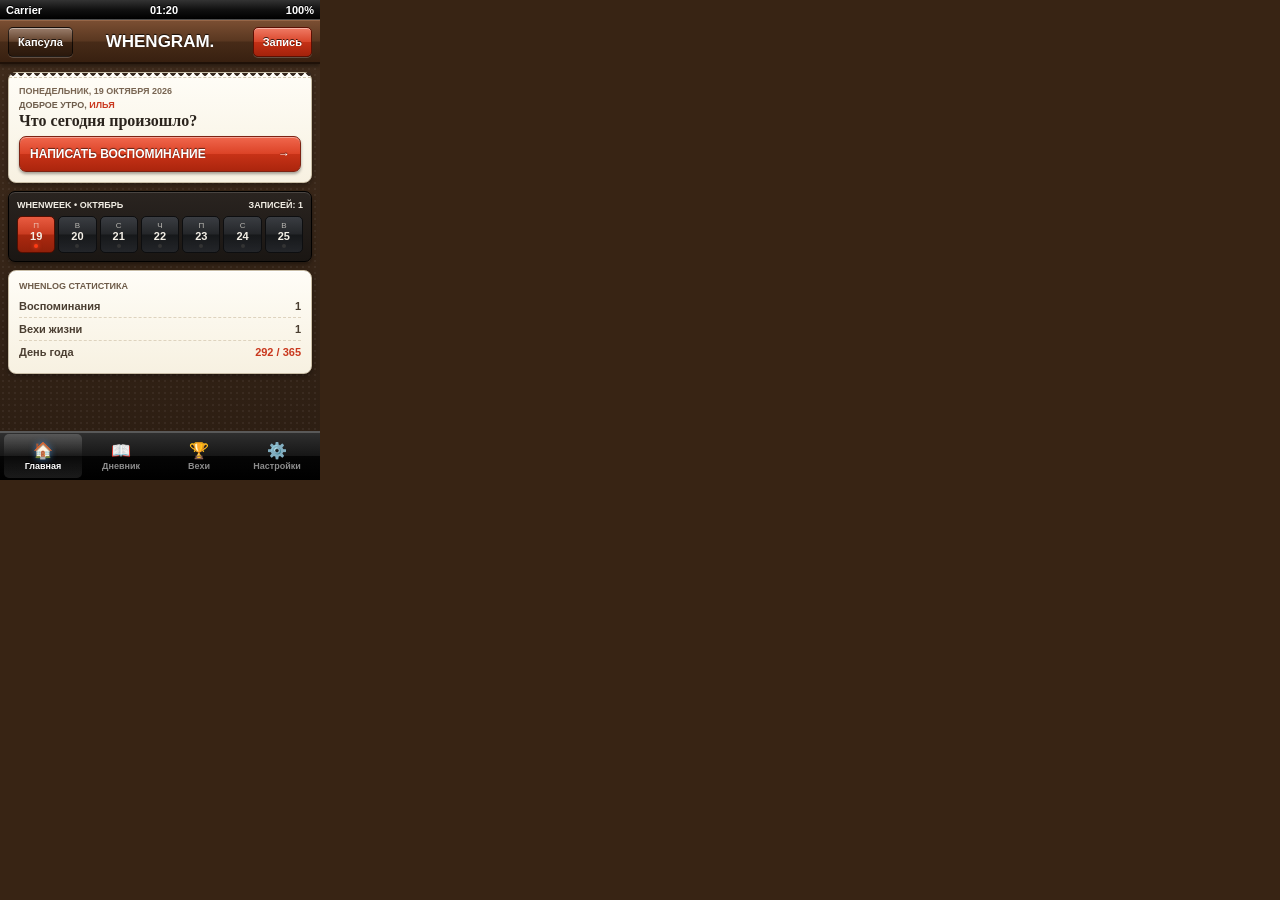
==== index.html @ b6abd8fe "Update index.html" ====
<!DOCTYPE html>
<html lang="ru">
<head>
<meta charset="UTF-8">
<meta name="viewport" content="width=device-width, initial-scale=1.0, maximum-scale=1.0, user-scalable=no">
<meta name="apple-mobile-web-app-capable" content="yes">
<meta name="apple-mobile-web-app-status-bar-style" content="black">
<title>Whengram iOS 6</title>
<style>
  * {
    box-sizing: border-box;
    -webkit-tap-highlight-color: rgba(0,0,0,0);
    -webkit-user-select: none;
    user-select: none;
  }
  input, textarea {
    -webkit-user-select: auto;
    user-select: auto;
  }
  html, body {
    margin: 0;
    padding: 0;
    width: 320px;
    height: 480px;
    overflow: hidden;
    font-family: "Helvetica Neue", Helvetica, Arial, sans-serif;
    background: #382414;
    color: #1c1c1c;
  }

  /* Экран iPhone 4s: строго 320x480 */
  #app {
    position: relative;
    width: 320px;
    height: 480px;
    display: flex;
    flex-direction: column;
    overflow: hidden;
    background: #2b1d12;
    background-image: 
      radial-gradient(rgba(255,255,255,0.05) 1px, transparent 0),
      linear-gradient(to bottom, #422d1d 0%, #2b1d12 100%);
    background-size: 6px 6px, 100% 100%;
  }

  /* 1. Статус-бар iOS 6 */
  .statusbar {
    height: 20px;
    background: linear-gradient(to bottom, #333 0%, #111 50%, #000 100%);
    border-bottom: 1px solid rgba(255,255,255,0.15);
    color: #fff;
    font-size: 11px;
    font-weight: bold;
    display: flex;
    align-items: center;
    justify-content: space-between;
    padding: 0 6px;
    flex-shrink: 0;
    text-shadow: 0 -1px 0 #000;
  }

  /* 2. Навигационный бар iOS 6 (Кожаный стиль) */
  .navbar {
    height: 44px;
    background: linear-gradient(to bottom, #7a4e32 0%, #593720 49%, #472b18 51%, #382010 100%);
    border-top: 1px solid #966647;
    border-bottom: 2px solid #1f1108;
    display: flex;
    align-items: center;
    justify-content: space-between;
    padding: 0 8px;
    flex-shrink: 0;
    position: relative;
    box-shadow: 0 2px 4px rgba(0,0,0,0.4);
  }
  .nav-title {
    color: #fff;
    font-size: 17px;
    font-weight: bold;
    text-shadow: 0 -1px 1px rgba(0,0,0,0.8);
    position: absolute;
    left: 70px; right: 70px;
    text-align: center;
    white-space: nowrap;
    overflow: hidden;
    text-overflow: ellipsis;
  }
  .nav-btn {
    height: 30px;
    padding: 0 9px;
    border-radius: 5px;
    font-size: 11px;
    font-weight: bold;
    color: #fff;
    text-shadow: 0 -1px 0 rgba(0,0,0,0.7);
    border: 1px solid rgba(0,0,0,0.7);
    background: linear-gradient(to bottom, rgba(255,255,255,0.3) 0%, rgba(255,255,255,0.05) 49%, rgba(0,0,0,0.15) 51%, rgba(0,0,0,0.3) 100%);
    box-shadow: inset 0 1px 0 rgba(255,255,255,0.4), 0 1px 0 rgba(255,255,255,0.2);
    cursor: pointer;
    z-index: 2;
    display: flex;
    align-items: center;
    justify-content: center;
  }
  .nav-btn.red {
    background: linear-gradient(to bottom, #f07b65 0%, #d9462b 49%, #c43016 51%, #a3220b 100%);
    border-color: #5c1003;
  }
  .nav-btn:active {
    filter: brightness(0.75);
  }

  /* 3. Рабочая область контента */
  .content {
    flex: 1;
    overflow-y: scroll;
    -webkit-overflow-scrolling: touch;
    padding: 8px;
  }
  .content::-webkit-scrollbar {
    width: 3px;
  }
  .content::-webkit-scrollbar-thumb {
    background: rgba(0,0,0,0.4);
    border-radius: 3px;
  }

  /* Карточки-блокноты в стиле iOS 6 */
  .paper-card {
    background: linear-gradient(to bottom, #fffdf7 0%, #f7f1e1 100%);
    border-radius: 8px;
    border: 1px solid #c9bea7;
    box-shadow: 0 2px 5px rgba(0,0,0,0.35), inset 0 1px 0 #fff;
    padding: 10px;
    margin-bottom: 8px;
    position: relative;
    color: #2b241d;
  }
  .torn-edge {
    height: 5px;
    background: radial-gradient(circle at 4px 0px, #35271e 2.5px, transparent 3px) repeat-x;
    background-size: 8px 5px;
    margin: -10px -10px 8px -10px;
    border-bottom: 1px dashed #d4c8b0;
  }

  /* Желтый блокнот заметок */
  .yellow-pad {
    background-color: #fdf6b2;
    background-image: repeating-linear-gradient(to bottom, #fdf6b2 0px, #fdf6b2 21px, #d9d08f 22px);
    line-height: 22px;
    padding: 6px 8px 8px 28px;
    color: #362819;
    font-family: "Marker Felt", "Comic Sans MS", cursive;
    font-size: 14px;
    border-radius: 6px;
    border: 1px solid #d4c885;
    box-shadow: inset 0 1px 3px rgba(0,0,0,0.15);
  }

  /* Большая глянцевая кнопка CTA */
  .big-cta {
    width: 100%;
    padding: 10px;
    border-radius: 7px;
    border: 1px solid #7d2313;
    background: linear-gradient(to bottom, #f0674d 0%, #dc4327 49%, #c73217 51%, #ab250d 100%);
    box-shadow: inset 0 1px 0 rgba(255,255,255,0.4), 0 2px 3px rgba(0,0,0,0.35);
    color: #fff;
    font-weight: bold;
    font-size: 12px;
    text-shadow: 0 -1px 1px rgba(0,0,0,0.6);
    display: flex;
    align-items: center;
    justify-content: space-between;
    cursor: pointer;
  }
  .big-cta:active {
    filter: brightness(0.85);
  }

  /* Полоска Whenweek */
  .whenweek-box {
    background: linear-gradient(to bottom, #2a2420, #1a1613);
    border: 1px solid #000;
    border-radius: 7px;
    padding: 8px;
    margin-bottom: 8px;
    box-shadow: inset 0 1px 0 rgba(255,255,255,0.15), 0 2px 4px rgba(0,0,0,0.4);
    color: #f3efe6;
  }
  .days-grid {
    display: grid;
    grid-template-columns: repeat(7, 1fr);
    gap: 3px;
    margin-top: 6px;
  }
  .day-tile {
    background: linear-gradient(to bottom, #3a3d42 0%, #242629 49%, #16181a 51%, #232529 100%);
    border: 1px solid #0d0e10;
    border-radius: 5px;
    padding: 4px 2px;
    text-align: center;
    cursor: pointer;
  }
  .day-tile.active {
    background: linear-gradient(to bottom, #e85c41 0%, #c93b20 49%, #ab2910 51%, #91200a 100%);
    border-color: #540f02;
  }
  .led {
    width: 4px; height: 4px; border-radius: 50%; background: #333; margin: 2px auto 0 auto;
  }
  .led.on {
    background: #ff3b14; box-shadow: 0 0 4px #ff4924;
  }

  /* Таблица статистики Whenlog */
  .stat-row {
    display: flex;
    justify-content: space-between;
    align-items: center;
    padding: 5px 0;
    border-bottom: 1px dashed #ded3be;
    font-size: 11px;
    font-weight: bold;
    color: #4a3e31;
  }
  .stat-row:last-child { border-bottom: none; }

  /* 4. Нижний таб-бар iOS 6 */
  .tabbar {
    height: 49px;
    background: linear-gradient(to bottom, #303030 0%, #171717 49%, #050505 50%, #000000 100%);
    border-top: 1px solid #595959;
    display: grid;
    grid-template-columns: repeat(4, 1fr);
    padding: 2px 4px;
    flex-shrink: 0;
    box-shadow: inset 0 1px 0 rgba(255,255,255,0.2);
  }
  .tab-item {
    display: flex;
    flex-direction: column;
    align-items: center;
    justify-content: center;
    border-radius: 5px;
    cursor: pointer;
    color: #8c8c8c;
    font-size: 9px;
    font-weight: bold;
  }
  .tab-item.active {
    background: linear-gradient(to bottom, rgba(255,255,255,0.2) 0%, rgba(255,255,255,0.02) 50%, rgba(255,255,255,0.1) 100%);
    color: #fff;
    text-shadow: 0 -1px 0 #000;
  }
  .tab-icon {
    font-size: 16px;
    margin-bottom: 1px;
  }
  .tab-item.active .tab-icon {
    color: #44a2fc;
    text-shadow: 0 0 6px rgba(68,162,252,0.6);
  }

  /* Модальное окно */
  .modal-overlay {
    position: absolute;
    inset: 0;
    background: #2b1d12;
    z-index: 50;
    display: none;
    flex-direction: column;
  }
  .modal-overlay.show {
    display: flex;
  }
</style>
</head>
<body>

<div id="app">
  <!-- Статус-бар -->
  <div class="statusbar">
    <span>Carrier</span>
    <span id="clock">15:16</span>
    <span>100%</span>
  </div>

  <!-- Навигация -->
  <div class="navbar" id="navBar"></div>

  <!-- Контент -->
  <div class="content" id="mainContent"></div>

  <!-- Таб-бар -->
  <div class="tabbar">
    <div class="tab-item active" onclick="switchTab('home')" id="tabBtn-home">
      <div class="tab-icon">🏠</div>
      <div>Главная</div>
    </div>
    <div class="tab-item" onclick="switchTab('memories')" id="tabBtn-memories">
      <div class="tab-icon">📖</div>
      <div>Дневник</div>
    </div>
    <div class="tab-item" onclick="switchTab('milestones')" id="tabBtn-milestones">
      <div class="tab-icon">🏆</div>
      <div>Вехи</div>
    </div>
    <div class="tab-item" onclick="switchTab('settings')" id="tabBtn-settings">
      <div class="tab-icon">⚙️</div>
      <div>Настройки</div>
    </div>
  </div>

  <!-- Модалки -->
  <div class="modal-overlay" id="modalOverlay"></div>
</div>

<script>
  let state = {
    currentTab: 'home',
    userName: 'Илья',
    selectedDay: 19,
    memories: [
      { day: 19, title: 'ой да в пизду((((((', text: 'блч такой уебскиц день сегодня выдался, но зато запилил идеальное ретро-приложение под iOS 6 для своего 4S.', mood: '🌧️' }
    ],
    milestones: [
      { title: 'Вторая жизнь iPhone 4S', category: 'Личный проект', date: '19 ОКТ' }
    ]
  };

  function updateClock() {
    const d = new Date();
    document.getElementById('clock').textContent = `${String(d.getHours()).padStart(2,'0')}:${String(d.getMinutes()).padStart(2,'0')}`;
  }
  setInterval(updateClock, 10000);
  updateClock();

  function switchTab(tab) {
    state.currentTab = tab;
    document.querySelectorAll('.tab-item').forEach(el => el.classList.remove('active'));
    document.getElementById('tabBtn-' + tab).classList.add('active');
    render();
  }

  function render() {
    const nav = document.getElementById('navBar');
    const content = document.getElementById('mainContent');

    if (state.currentTab === 'home') {
      nav.innerHTML = `
        <div class="nav-btn" onclick="alert('Капсула времени Whengram v1.0')">Капсула</div>
        <div class="nav-title">WHENGRAM.</div>
        <div class="nav-btn red" onclick="openWriter()">Запись</div>
      `;
      content.innerHTML = `
        <div class="paper-card">
          <div class="torn-edge"></div>
          <div style="font-size:9px; font-weight:bold; color:#786552; margin-bottom:4px;">ПОНЕДЕЛЬНИК, 19 ОКТЯБРЯ 2026</div>
          <div style="font-size:9px; font-weight:bold; color:#6e5d4c; text-transform:uppercase;">ДОБРОЕ УТРО, <span style="color:#c9381e;">${state.userName}</span></div>
          <div style="font-size:16px; font-weight:bold; font-family:Georgia, serif; margin:2px 0 6px 0;">Что сегодня произошло?</div>
          <button class="big-cta" onclick="openWriter()">
            <span>НАПИСАТЬ ВОСПОМИНАНИЕ</span>
            <span>&rarr;</span>
          </button>
        </div>

        <div class="whenweek-box">
          <div style="font-size:9px; font-weight:bold; margin-bottom:4px; display:flex; justify-content:space-between;">
            <span>WHENWEEK • ОКТЯБРЬ</span>
            <span>ЗАПИСЕЙ: ${state.memories.length}</span>
          </div>
          <div class="days-grid">
            ${[19,20,21,22,23,24,25].map(d => `
              <div class="day-tile ${state.selectedDay === d ? 'active' : ''}" onclick="state.selectedDay=${d}; render();">
                <div style="font-size:8px; opacity:0.7;">${['П','В','С','Ч','П','С','В'][d-19]}</div>
                <div style="font-size:11px; font-weight:bold;">${d}</div>
                <div class="led ${state.memories.some(m=>m.day===d)?'on':''}"></div>
              </div>
            `).join('')}
          </div>
        </div>

        <div class="paper-card">
          <div style="font-size:9px; font-weight:bold; color:#6e5c49; margin-bottom:4px;">WHENLOG СТАТИСТИКА</div>
          <div class="stat-row"><span>Воспоминания</span><span>${state.memories.length}</span></div>
          <div class="stat-row"><span>Вехи жизни</span><span>${state.milestones.length}</span></div>
          <div class="stat-row"><span>День года</span><span style="color:#c9381e;">292 / 365</span></div>
        </div>
      `;
    } else if (state.currentTab === 'memories') {
      nav.innerHTML = `
        <div style="width:50px;"></div>
        <div class="nav-title">Воспоминания</div>
        <div class="nav-btn red" onclick="openWriter()">+</div>
      `;
      content.innerHTML = state.memories.map(m => `
        <div class="paper-card">
          <div style="display:flex; gap:8px; align-items:start;">
            <div style="text-align:center; padding-right:6px; border-right:1px solid #d6cbb5;">
              <div style="font-size:15px; font-weight:bold;">${m.day}</div>
              <div style="font-size:8px; color:#786856;">ОКТ</div>
            </div>
            <div style="flex:1;">
              <div style="font-size:10px; margin-bottom:2px;">${m.mood} Запись дня</div>
              <div style="font-size:12px; font-weight:bold; margin-bottom:2px;">${m.title}</div>
              <div style="font-size:11px; color:#4d4033;">${m.text}</div>
            </div>
          </div>
        </div>
      `).join('');
    } else if (state.currentTab === 'milestones') {
      nav.innerHTML = `
        <div style="width:50px;"></div>
        <div class="nav-title">Вехи</div>
        <div style="width:50px;"></div>
      `;
      content.innerHTML = state.milestones.map(ms => `
        <div class="paper-card" style="display:flex; align-items:center; gap:8px;">
          <div style="width:36px; height:36px; border-radius:50%; background:#b31e0c; color:#fff; display:flex; align-items:center; justify-content:center; font-size:16px;">🏆</div>
          <div>
            <div style="font-size:9px; font-weight:bold; color:#8c311c;">${ms.category}</div>
            <div style="font-size:12px; font-weight:bold;">${ms.title}</div>
          </div>
        </div>
      `).join('');
    } else if (state.currentTab === 'settings') {
      nav.innerHTML = `
        <div style="width:50px;"></div>
        <div class="nav-title">Настройки</div>
        <div style="width:50px;"></div>
      `;
      content.innerHTML = `
        <div class="paper-card">
          <div style="font-size:11px; font-weight:bold; margin-bottom:6px;">Имя владельца</div>
          <input type="text" value="${state.userName}" onchange="state.userName=this.value; render();" style="width:100%; padding:4px; font-size:12px; border:1px solid #ccc; border-radius:4px;">
        </div>
      `;
    }
  }

  function openWriter() {
    const modal = document.getElementById('modalOverlay');
    modal.classList.add('show');
    modal.innerHTML = `
      <div class="navbar">
        <div class="nav-btn" onclick="document.getElementById('modalOverlay').classList.remove('show')">Отмена</div>
        <div class="nav-title">Запись</div>
        <div class="nav-btn red" onclick="saveMem()">Готово</div>
      </div>
      <div class="content" style="padding:10px;">
        <div class="yellow-pad">
          <input id="wTitle" type="text" placeholder="Заголовок..." style="width:100%; background:transparent; border:none; font-weight:bold; font-size:14px; outline:none; margin-bottom:4px;">
          <textarea id="wText" rows="4" placeholder="Что произошло сегодня..." style="width:100%; background:transparent; border:none; font-size:13px; outline:none; resize:none;"></textarea>
        </div>
      </div>
    `;
  }

  function saveMem() {
    const title = document.getElementById('wTitle').value || 'Момент дня';
    const text = document.getElementById('wText').value || 'Без описания';
    state.memories.unshift({ day: state.selectedDay, title, text, mood: '☕' });
    document.getElementById('modalOverlay').classList.remove('show');
    switchTab('home');
  }

  render();
</script>
</body>
</html>
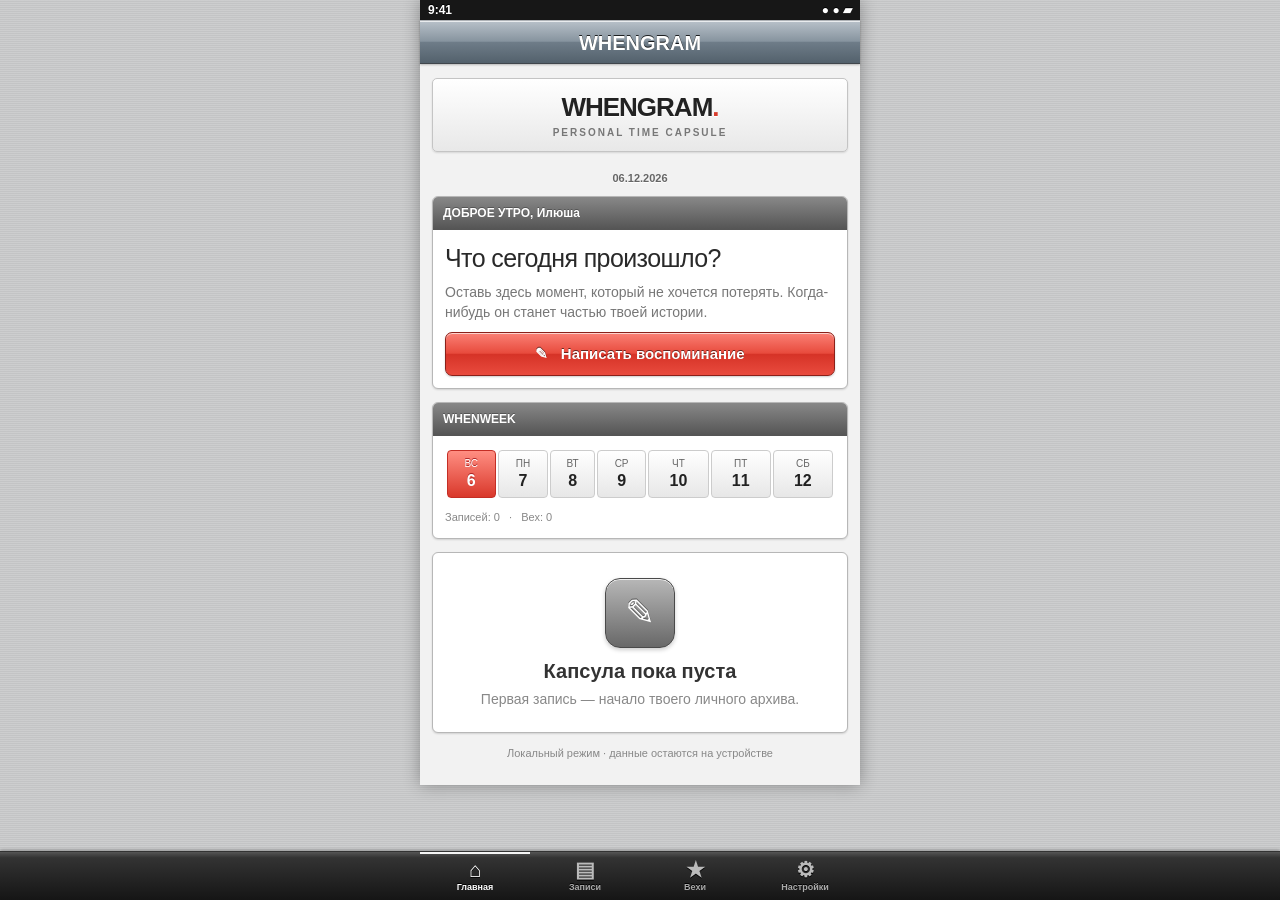
==== commit 3a7ee984: "Update index.html" ====
--- a/index.html
+++ b/index.html
@@ -1,472 +1,170 @@
 <!DOCTYPE html>
-<html lang="ru">
+<html manifest="whengram.appcache" lang="ru">
 <head>
-<meta charset="UTF-8">
-<meta name="viewport" content="width=device-width, initial-scale=1.0, maximum-scale=1.0, user-scalable=no">
+<meta charset="utf-8">
+<meta name="viewport" content="width=device-width, initial-scale=1, maximum-scale=1, user-scalable=no">
 <meta name="apple-mobile-web-app-capable" content="yes">
 <meta name="apple-mobile-web-app-status-bar-style" content="black">
-<title>Whengram iOS 6</title>
+<meta name="apple-mobile-web-app-title" content="WHENGRAM">
+<meta name="format-detection" content="telephone=no">
+<link rel="apple-touch-icon" href="icon.png">
+<title>WHENGRAM</title>
 <style>
-  * {
-    box-sizing: border-box;
-    -webkit-tap-highlight-color: rgba(0,0,0,0);
-    -webkit-user-select: none;
-    user-select: none;
-  }
-  input, textarea {
-    -webkit-user-select: auto;
-    user-select: auto;
-  }
-  html, body {
-    margin: 0;
-    padding: 0;
-    width: 320px;
-    height: 480px;
-    overflow: hidden;
-    font-family: "Helvetica Neue", Helvetica, Arial, sans-serif;
-    background: #382414;
-    color: #1c1c1c;
-  }
-
-  /* Экран iPhone 4s: строго 320x480 */
-  #app {
-    position: relative;
-    width: 320px;
-    height: 480px;
-    display: flex;
-    flex-direction: column;
-    overflow: hidden;
-    background: #2b1d12;
-    background-image: 
-      radial-gradient(rgba(255,255,255,0.05) 1px, transparent 0),
-      linear-gradient(to bottom, #422d1d 0%, #2b1d12 100%);
-    background-size: 6px 6px, 100% 100%;
-  }
-
-  /* 1. Статус-бар iOS 6 */
-  .statusbar {
-    height: 20px;
-    background: linear-gradient(to bottom, #333 0%, #111 50%, #000 100%);
-    border-bottom: 1px solid rgba(255,255,255,0.15);
-    color: #fff;
-    font-size: 11px;
-    font-weight: bold;
-    display: flex;
-    align-items: center;
-    justify-content: space-between;
-    padding: 0 6px;
-    flex-shrink: 0;
-    text-shadow: 0 -1px 0 #000;
-  }
-
-  /* 2. Навигационный бар iOS 6 (Кожаный стиль) */
-  .navbar {
-    height: 44px;
-    background: linear-gradient(to bottom, #7a4e32 0%, #593720 49%, #472b18 51%, #382010 100%);
-    border-top: 1px solid #966647;
-    border-bottom: 2px solid #1f1108;
-    display: flex;
-    align-items: center;
-    justify-content: space-between;
-    padding: 0 8px;
-    flex-shrink: 0;
-    position: relative;
-    box-shadow: 0 2px 4px rgba(0,0,0,0.4);
-  }
-  .nav-title {
-    color: #fff;
-    font-size: 17px;
-    font-weight: bold;
-    text-shadow: 0 -1px 1px rgba(0,0,0,0.8);
-    position: absolute;
-    left: 70px; right: 70px;
-    text-align: center;
-    white-space: nowrap;
-    overflow: hidden;
-    text-overflow: ellipsis;
-  }
-  .nav-btn {
-    height: 30px;
-    padding: 0 9px;
-    border-radius: 5px;
-    font-size: 11px;
-    font-weight: bold;
-    color: #fff;
-    text-shadow: 0 -1px 0 rgba(0,0,0,0.7);
-    border: 1px solid rgba(0,0,0,0.7);
-    background: linear-gradient(to bottom, rgba(255,255,255,0.3) 0%, rgba(255,255,255,0.05) 49%, rgba(0,0,0,0.15) 51%, rgba(0,0,0,0.3) 100%);
-    box-shadow: inset 0 1px 0 rgba(255,255,255,0.4), 0 1px 0 rgba(255,255,255,0.2);
-    cursor: pointer;
-    z-index: 2;
-    display: flex;
-    align-items: center;
-    justify-content: center;
-  }
-  .nav-btn.red {
-    background: linear-gradient(to bottom, #f07b65 0%, #d9462b 49%, #c43016 51%, #a3220b 100%);
-    border-color: #5c1003;
-  }
-  .nav-btn:active {
-    filter: brightness(0.75);
-  }
-
-  /* 3. Рабочая область контента */
-  .content {
-    flex: 1;
-    overflow-y: scroll;
-    -webkit-overflow-scrolling: touch;
-    padding: 8px;
-  }
-  .content::-webkit-scrollbar {
-    width: 3px;
-  }
-  .content::-webkit-scrollbar-thumb {
-    background: rgba(0,0,0,0.4);
-    border-radius: 3px;
-  }
-
-  /* Карточки-блокноты в стиле iOS 6 */
-  .paper-card {
-    background: linear-gradient(to bottom, #fffdf7 0%, #f7f1e1 100%);
-    border-radius: 8px;
-    border: 1px solid #c9bea7;
-    box-shadow: 0 2px 5px rgba(0,0,0,0.35), inset 0 1px 0 #fff;
-    padding: 10px;
-    margin-bottom: 8px;
-    position: relative;
-    color: #2b241d;
-  }
-  .torn-edge {
-    height: 5px;
-    background: radial-gradient(circle at 4px 0px, #35271e 2.5px, transparent 3px) repeat-x;
-    background-size: 8px 5px;
-    margin: -10px -10px 8px -10px;
-    border-bottom: 1px dashed #d4c8b0;
-  }
-
-  /* Желтый блокнот заметок */
-  .yellow-pad {
-    background-color: #fdf6b2;
-    background-image: repeating-linear-gradient(to bottom, #fdf6b2 0px, #fdf6b2 21px, #d9d08f 22px);
-    line-height: 22px;
-    padding: 6px 8px 8px 28px;
-    color: #362819;
-    font-family: "Marker Felt", "Comic Sans MS", cursive;
-    font-size: 14px;
-    border-radius: 6px;
-    border: 1px solid #d4c885;
-    box-shadow: inset 0 1px 3px rgba(0,0,0,0.15);
-  }
-
-  /* Большая глянцевая кнопка CTA */
-  .big-cta {
-    width: 100%;
-    padding: 10px;
-    border-radius: 7px;
-    border: 1px solid #7d2313;
-    background: linear-gradient(to bottom, #f0674d 0%, #dc4327 49%, #c73217 51%, #ab250d 100%);
-    box-shadow: inset 0 1px 0 rgba(255,255,255,0.4), 0 2px 3px rgba(0,0,0,0.35);
-    color: #fff;
-    font-weight: bold;
-    font-size: 12px;
-    text-shadow: 0 -1px 1px rgba(0,0,0,0.6);
-    display: flex;
-    align-items: center;
-    justify-content: space-between;
-    cursor: pointer;
-  }
-  .big-cta:active {
-    filter: brightness(0.85);
-  }
-
-  /* Полоска Whenweek */
-  .whenweek-box {
-    background: linear-gradient(to bottom, #2a2420, #1a1613);
-    border: 1px solid #000;
-    border-radius: 7px;
-    padding: 8px;
-    margin-bottom: 8px;
-    box-shadow: inset 0 1px 0 rgba(255,255,255,0.15), 0 2px 4px rgba(0,0,0,0.4);
-    color: #f3efe6;
-  }
-  .days-grid {
-    display: grid;
-    grid-template-columns: repeat(7, 1fr);
-    gap: 3px;
-    margin-top: 6px;
-  }
-  .day-tile {
-    background: linear-gradient(to bottom, #3a3d42 0%, #242629 49%, #16181a 51%, #232529 100%);
-    border: 1px solid #0d0e10;
-    border-radius: 5px;
-    padding: 4px 2px;
-    text-align: center;
-    cursor: pointer;
-  }
-  .day-tile.active {
-    background: linear-gradient(to bottom, #e85c41 0%, #c93b20 49%, #ab2910 51%, #91200a 100%);
-    border-color: #540f02;
-  }
-  .led {
-    width: 4px; height: 4px; border-radius: 50%; background: #333; margin: 2px auto 0 auto;
-  }
-  .led.on {
-    background: #ff3b14; box-shadow: 0 0 4px #ff4924;
-  }
-
-  /* Таблица статистики Whenlog */
-  .stat-row {
-    display: flex;
-    justify-content: space-between;
-    align-items: center;
-    padding: 5px 0;
-    border-bottom: 1px dashed #ded3be;
-    font-size: 11px;
-    font-weight: bold;
-    color: #4a3e31;
-  }
-  .stat-row:last-child { border-bottom: none; }
-
-  /* 4. Нижний таб-бар iOS 6 */
-  .tabbar {
-    height: 49px;
-    background: linear-gradient(to bottom, #303030 0%, #171717 49%, #050505 50%, #000000 100%);
-    border-top: 1px solid #595959;
-    display: grid;
-    grid-template-columns: repeat(4, 1fr);
-    padding: 2px 4px;
-    flex-shrink: 0;
-    box-shadow: inset 0 1px 0 rgba(255,255,255,0.2);
-  }
-  .tab-item {
-    display: flex;
-    flex-direction: column;
-    align-items: center;
-    justify-content: center;
-    border-radius: 5px;
-    cursor: pointer;
-    color: #8c8c8c;
-    font-size: 9px;
-    font-weight: bold;
-  }
-  .tab-item.active {
-    background: linear-gradient(to bottom, rgba(255,255,255,0.2) 0%, rgba(255,255,255,0.02) 50%, rgba(255,255,255,0.1) 100%);
-    color: #fff;
-    text-shadow: 0 -1px 0 #000;
-  }
-  .tab-icon {
-    font-size: 16px;
-    margin-bottom: 1px;
-  }
-  .tab-item.active .tab-icon {
-    color: #44a2fc;
-    text-shadow: 0 0 6px rgba(68,162,252,0.6);
-  }
-
-  /* Модальное окно */
-  .modal-overlay {
-    position: absolute;
-    inset: 0;
-    background: #2b1d12;
-    z-index: 50;
-    display: none;
-    flex-direction: column;
-  }
-  .modal-overlay.show {
-    display: flex;
-  }
+/* Designed for Mobile Safari on iOS 6: no flexbox, no CSS variables, no modern JS syntax. */
+* { -webkit-box-sizing:border-box; box-sizing:border-box; }
+html { background:#d7d8d9; }
+body {
+  margin:0; color:#292929; font:14px Helvetica,Arial,sans-serif;
+  background:#c8c9ca;
+  background-image:repeating-linear-gradient(0deg,rgba(255,255,255,.09) 0,rgba(255,255,255,.09) 1px,rgba(0,0,0,.025) 1px,rgba(0,0,0,.025) 2px);
+  -webkit-text-size-adjust:100%; padding-bottom:68px;
+}
+button,input,textarea,select { font:inherit; }
+button { -webkit-appearance:none; }
+.shell { max-width:440px; margin:0 auto; min-height:100%; background:#f2f2f2; box-shadow:0 0 16px rgba(0,0,0,.32); }
+.status { height:20px; background:#171717; color:#fff; font-weight:bold; font-size:12px; padding:3px 8px 0; text-shadow:0 -1px #000; }
+.navbar {
+  height:44px; position:relative; text-align:center; color:#fff; font-size:20px; font-weight:bold; line-height:44px;
+  text-shadow:0 -1px rgba(0,0,0,.8);
+  border-top:1px solid #aeb2b6; border-bottom:1px solid #40464c;
+  background:-webkit-gradient(linear,left top,left bottom,from(#b8c1c9),color-stop(.48,#87949f),color-stop(.51,#6e7c88),to(#53616c));
+  background:linear-gradient(#b8c1c9,#87949f 48%,#6e7c88 51%,#53616c);
+  -webkit-box-shadow:inset 0 1px rgba(255,255,255,.7),0 1px 2px rgba(0,0,0,.25);
+}
+.navtitle { overflow:hidden; white-space:nowrap; text-overflow:ellipsis; padding:0 82px; }
+.navbtn {
+  position:absolute; top:7px; min-width:58px; height:30px; padding:0 9px; border:1px solid #39444d; border-radius:5px;
+  color:#fff; font-size:12px; line-height:28px; text-shadow:0 -1px #333;
+  background:-webkit-gradient(linear,left top,left bottom,from(#8d9aa5),color-stop(.5,#667681),color-stop(.51,#4e5b65),to(#65727d));
+  -webkit-box-shadow:inset 0 1px rgba(255,255,255,.45),0 1px rgba(255,255,255,.2);
+}
+.navbtn.left { left:7px; } .navbtn.right { right:7px; }
+.content { padding:14px 12px 24px; }
+.brandplate { border:1px solid #c4c4c4; border-radius:5px; padding:13px 10px; text-align:center; background:-webkit-gradient(linear,left top,left bottom,from(#fff),to(#e8e8e8)); box-shadow:inset 0 1px #fff,0 1px 2px rgba(0,0,0,.12); margin-bottom:13px; }
+.brand { font-size:26px; font-weight:900; letter-spacing:-1px; color:#222; text-shadow:0 1px #fff; }
+.brand .dot { color:#d83c2c; }
+.tagline { color:#777; font-size:10px; letter-spacing:2px; margin-top:4px; font-weight:bold; }
+.datebar { font-size:11px; color:#666; text-align:center; padding:7px 0 12px; text-shadow:0 1px #fff; font-weight:bold; }
+.panel { border:1px solid #b7b7b7; border-radius:6px; background:#fff; margin:0 0 13px; box-shadow:0 1px 2px rgba(0,0,0,.14); overflow:hidden; }
+.panelhead {
+  padding:9px 10px; color:#fff; font-size:12px; font-weight:bold; text-shadow:0 -1px #555;
+  border-bottom:1px solid #555; background:-webkit-gradient(linear,left top,left bottom,from(#888),to(#555));
+}
+.panelbody { padding:12px; }
+.question { font-size:25px; line-height:1.12; margin:2px 0 10px; letter-spacing:-.6px; }
+.muted { color:#777; line-height:1.45; }
+.button {
+  display:block; width:100%; text-align:center; padding:12px 10px; margin:9px 0 0; color:#fff; font-weight:bold; font-size:15px;
+  text-shadow:0 -1px rgba(0,0,0,.55); border:1px solid #174c8b; border-radius:7px;
+  background:-webkit-gradient(linear,left top,left bottom,from(#68b4f6),color-stop(.48,#2684dc),color-stop(.51,#0870ca),to(#2d8de2));
+  -webkit-box-shadow:inset 0 1px rgba(255,255,255,.65),0 1px 2px rgba(0,0,0,.2);
+}
+.button.red { border-color:#8b2019; background:-webkit-gradient(linear,left top,left bottom,from(#fa8075),color-stop(.48,#e84b3d),color-stop(.51,#d63327),to(#e94b3e)); }
+.button.gray { border-color:#777; background:-webkit-gradient(linear,left top,left bottom,from(#fdfdfd),color-stop(.5,#e7e7e7),color-stop(.51,#d4d4d4),to(#eee)); color:#333; text-shadow:0 1px #fff; }
+.row { padding:11px 10px; border-bottom:1px solid #ddd; background:-webkit-gradient(linear,left top,left bottom,from(#fff),to(#f5f5f5)); min-height:45px; }
+.row:last-child { border-bottom:0; }
+.rowtitle { font-size:15px; font-weight:bold; color:#222; }
+.rowdetail { color:#777; font-size:12px; margin-top:4px; line-height:1.35; }
+.chevron { float:right; font-size:24px; color:#aaa; margin-left:8px; margin-top:-3px; }
+.badge { float:right; border-radius:12px; color:#fff; background:#d94a3e; padding:2px 8px; font-size:12px; text-shadow:0 -1px #a22; }
+.week { width:100%; border-collapse:separate; border-spacing:2px; }
+.week td { text-align:center; background:-webkit-gradient(linear,left top,left bottom,from(#fff),to(#e7e7e7)); border:1px solid #ccc; border-radius:4px; padding:7px 1px; color:#666; font-size:10px; }
+.week b { display:block; color:#222; font-size:16px; margin-top:3px; }
+.week .today { border-color:#c42e25; background:-webkit-gradient(linear,left top,left bottom,from(#ff8e82),to(#d9382b)); color:#fff; text-shadow:0 -1px #a22; }
+.week .today b { color:#fff; }
+.fieldlabel { display:block; font-size:12px; font-weight:bold; color:#555; margin:12px 0 5px; }
+.field, .area, .select { width:100%; border:1px solid #aaa; border-radius:5px; background:#fff; padding:10px; color:#222; -webkit-appearance:none; box-shadow:inset 0 1px 3px rgba(0,0,0,.12); }
+.area { min-height:100px; resize:vertical; }
+.smallnote { color:#888; font-size:11px; line-height:1.45; margin-top:10px; }
+.entrydate { float:left; width:47px; text-align:center; font-size:21px; color:#333; font-weight:bold; }
+.entrydate small { display:block; font-size:10px; color:#777; margin-top:3px; }
+.entrycopy { margin-left:58px; min-height:38px; }
+.entrytitle { font-weight:bold; font-size:15px; color:#222; margin-bottom:5px; }
+.entrytext { color:#666; font-size:12px; line-height:1.4; }
+.thumb { max-width:100%; max-height:150px; border:1px solid #aaa; padding:3px; background:#fff; margin-top:8px; box-shadow:0 1px 2px #bbb; }
+.empty { text-align:center; padding:25px 15px; color:#888; }
+.emptyicon { width:70px; height:70px; line-height:68px; border-radius:15px; margin:0 auto 12px; font-size:36px; color:#fff; text-shadow:0 -1px #555; border:1px solid #4a4a4a; background:-webkit-gradient(linear,left top,left bottom,from(#b7b7b7),to(#686868)); box-shadow:inset 0 1px rgba(255,255,255,.8),0 2px 4px rgba(0,0,0,.2); }
+.empty strong { display:block; font-size:20px; color:#333; margin-bottom:8px; }
+.tabs { position:fixed; bottom:0; left:0; right:0; height:49px; z-index:10; border-top:1px solid #333; background:-webkit-gradient(linear,left top,left bottom,from(#555),color-stop(.12,#333),to(#151515)); box-shadow:0 -1px 3px rgba(0,0,0,.3); }
+.tabwrap { max-width:440px; height:48px; margin:auto; display:table; width:100%; table-layout:fixed; }
+.tab { display:table-cell; text-align:center; color:#aaa; font-size:9px; font-weight:bold; text-shadow:0 -1px #000; padding-top:3px; border-top:2px solid transparent; }
+.tab .glyph { display:block; font-size:21px; line-height:25px; color:#bbb; text-shadow:0 1px #000; }
+.tab.active { color:#fff; border-top-color:#f4f4f4; }
+.tab.active .glyph { color:#fff; }
+.notice { display:none; position:fixed; bottom:58px; left:8%; right:8%; padding:10px; text-align:center; z-index:20; color:#fff; font-weight:bold; text-shadow:0 -1px #333; border:1px solid #333; border-radius:7px; background:-webkit-gradient(linear,left top,left bottom,from(#666),to(#222)); box-shadow:0 2px 8px #444; }
+.attach { border:1px dashed #aaa; border-radius:5px; padding:12px; background:#f7f7f7; margin-top:8px; }
+.attach input { width:100%; font-size:12px; }
+.danger { color:#b22; font-weight:bold; padding:12px 0; display:block; }
+@media screen and (max-width:340px) {
+ .brand {font-size:23px} .question {font-size:23px} .content {padding:10px 8px 20px}
+}
 </style>
 </head>
 <body>
-
-<div id="app">
-  <!-- Статус-бар -->
-  <div class="statusbar">
-    <span>Carrier</span>
-    <span id="clock">15:16</span>
-    <span>100%</span>
-  </div>
-
-  <!-- Навигация -->
-  <div class="navbar" id="navBar"></div>
-
-  <!-- Контент -->
-  <div class="content" id="mainContent"></div>
-
-  <!-- Таб-бар -->
-  <div class="tabbar">
-    <div class="tab-item active" onclick="switchTab('home')" id="tabBtn-home">
-      <div class="tab-icon">🏠</div>
-      <div>Главная</div>
-    </div>
-    <div class="tab-item" onclick="switchTab('memories')" id="tabBtn-memories">
-      <div class="tab-icon">📖</div>
-      <div>Дневник</div>
-    </div>
-    <div class="tab-item" onclick="switchTab('milestones')" id="tabBtn-milestones">
-      <div class="tab-icon">🏆</div>
-      <div>Вехи</div>
-    </div>
-    <div class="tab-item" onclick="switchTab('settings')" id="tabBtn-settings">
-      <div class="tab-icon">⚙️</div>
-      <div>Настройки</div>
-    </div>
-  </div>
-
-  <!-- Модалки -->
-  <div class="modal-overlay" id="modalOverlay"></div>
+<div class="shell">
+  <div class="status">9:41 <span style="float:right">● ● ▰</span></div>
+  <div class="navbar"><button class="navbtn left" id="leftBtn" style="display:none">Назад</button><div class="navtitle" id="navtitle">WHENGRAM</div><button class="navbtn right" id="rightBtn" style="display:none">Новое</button></div>
+  <div class="content" id="view"></div>
 </div>
-
+<div class="tabs"><div class="tabwrap">
+  <div class="tab active" data-tab="home"><span class="glyph">⌂</span>Главная</div>
+  <div class="tab" data-tab="memories"><span class="glyph">▤</span>Записи</div>
+  <div class="tab" data-tab="milestones"><span class="glyph">★</span>Вехи</div>
+  <div class="tab" data-tab="settings"><span class="glyph">⚙</span>Настройки</div>
+</div></div>
+<div class="notice" id="notice"></div>
 <script>
-  let state = {
-    currentTab: 'home',
-    userName: 'Илья',
-    selectedDay: 19,
-    memories: [
-      { day: 19, title: 'ой да в пизду((((((', text: 'блч такой уебскиц день сегодня выдался, но зато запилил идеальное ретро-приложение под iOS 6 для своего 4S.', mood: '🌧️' }
-    ],
-    milestones: [
-      { title: 'Вторая жизнь iPhone 4S', category: 'Личный проект', date: '19 ОКТ' }
-    ]
-  };
-
-  function updateClock() {
-    const d = new Date();
-    document.getElementById('clock').textContent = `${String(d.getHours()).padStart(2,'0')}:${String(d.getMinutes()).padStart(2,'0')}`;
-  }
-  setInterval(updateClock, 10000);
-  updateClock();
-
-  function switchTab(tab) {
-    state.currentTab = tab;
-    document.querySelectorAll('.tab-item').forEach(el => el.classList.remove('active'));
-    document.getElementById('tabBtn-' + tab).classList.add('active');
-    render();
-  }
-
-  function render() {
-    const nav = document.getElementById('navBar');
-    const content = document.getElementById('mainContent');
-
-    if (state.currentTab === 'home') {
-      nav.innerHTML = `
-        <div class="nav-btn" onclick="alert('Капсула времени Whengram v1.0')">Капсула</div>
-        <div class="nav-title">WHENGRAM.</div>
-        <div class="nav-btn red" onclick="openWriter()">Запись</div>
-      `;
-      content.innerHTML = `
-        <div class="paper-card">
-          <div class="torn-edge"></div>
-          <div style="font-size:9px; font-weight:bold; color:#786552; margin-bottom:4px;">ПОНЕДЕЛЬНИК, 19 ОКТЯБРЯ 2026</div>
-          <div style="font-size:9px; font-weight:bold; color:#6e5d4c; text-transform:uppercase;">ДОБРОЕ УТРО, <span style="color:#c9381e;">${state.userName}</span></div>
-          <div style="font-size:16px; font-weight:bold; font-family:Georgia, serif; margin:2px 0 6px 0;">Что сегодня произошло?</div>
-          <button class="big-cta" onclick="openWriter()">
-            <span>НАПИСАТЬ ВОСПОМИНАНИЕ</span>
-            <span>&rarr;</span>
-          </button>
-        </div>
-
-        <div class="whenweek-box">
-          <div style="font-size:9px; font-weight:bold; margin-bottom:4px; display:flex; justify-content:space-between;">
-            <span>WHENWEEK • ОКТЯБРЬ</span>
-            <span>ЗАПИСЕЙ: ${state.memories.length}</span>
-          </div>
-          <div class="days-grid">
-            ${[19,20,21,22,23,24,25].map(d => `
-              <div class="day-tile ${state.selectedDay === d ? 'active' : ''}" onclick="state.selectedDay=${d}; render();">
-                <div style="font-size:8px; opacity:0.7;">${['П','В','С','Ч','П','С','В'][d-19]}</div>
-                <div style="font-size:11px; font-weight:bold;">${d}</div>
-                <div class="led ${state.memories.some(m=>m.day===d)?'on':''}"></div>
-              </div>
-            `).join('')}
-          </div>
-        </div>
-
-        <div class="paper-card">
-          <div style="font-size:9px; font-weight:bold; color:#6e5c49; margin-bottom:4px;">WHENLOG СТАТИСТИКА</div>
-          <div class="stat-row"><span>Воспоминания</span><span>${state.memories.length}</span></div>
-          <div class="stat-row"><span>Вехи жизни</span><span>${state.milestones.length}</span></div>
-          <div class="stat-row"><span>День года</span><span style="color:#c9381e;">292 / 365</span></div>
-        </div>
-      `;
-    } else if (state.currentTab === 'memories') {
-      nav.innerHTML = `
-        <div style="width:50px;"></div>
-        <div class="nav-title">Воспоминания</div>
-        <div class="nav-btn red" onclick="openWriter()">+</div>
-      `;
-      content.innerHTML = state.memories.map(m => `
-        <div class="paper-card">
-          <div style="display:flex; gap:8px; align-items:start;">
-            <div style="text-align:center; padding-right:6px; border-right:1px solid #d6cbb5;">
-              <div style="font-size:15px; font-weight:bold;">${m.day}</div>
-              <div style="font-size:8px; color:#786856;">ОКТ</div>
-            </div>
-            <div style="flex:1;">
-              <div style="font-size:10px; margin-bottom:2px;">${m.mood} Запись дня</div>
-              <div style="font-size:12px; font-weight:bold; margin-bottom:2px;">${m.title}</div>
-              <div style="font-size:11px; color:#4d4033;">${m.text}</div>
-            </div>
-          </div>
-        </div>
-      `).join('');
-    } else if (state.currentTab === 'milestones') {
-      nav.innerHTML = `
-        <div style="width:50px;"></div>
-        <div class="nav-title">Вехи</div>
-        <div style="width:50px;"></div>
-      `;
-      content.innerHTML = state.milestones.map(ms => `
-        <div class="paper-card" style="display:flex; align-items:center; gap:8px;">
-          <div style="width:36px; height:36px; border-radius:50%; background:#b31e0c; color:#fff; display:flex; align-items:center; justify-content:center; font-size:16px;">🏆</div>
-          <div>
-            <div style="font-size:9px; font-weight:bold; color:#8c311c;">${ms.category}</div>
-            <div style="font-size:12px; font-weight:bold;">${ms.title}</div>
-          </div>
-        </div>
-      `).join('');
-    } else if (state.currentTab === 'settings') {
-      nav.innerHTML = `
-        <div style="width:50px;"></div>
-        <div class="nav-title">Настройки</div>
-        <div style="width:50px;"></div>
-      `;
-      content.innerHTML = `
-        <div class="paper-card">
-          <div style="font-size:11px; font-weight:bold; margin-bottom:6px;">Имя владельца</div>
-          <input type="text" value="${state.userName}" onchange="state.userName=this.value; render();" style="width:100%; padding:4px; font-size:12px; border:1px solid #ccc; border-radius:4px;">
-        </div>
-      `;
-    }
-  }
-
-  function openWriter() {
-    const modal = document.getElementById('modalOverlay');
-    modal.classList.add('show');
-    modal.innerHTML = `
-      <div class="navbar">
-        <div class="nav-btn" onclick="document.getElementById('modalOverlay').classList.remove('show')">Отмена</div>
-        <div class="nav-title">Запись</div>
-        <div class="nav-btn red" onclick="saveMem()">Готово</div>
-      </div>
-      <div class="content" style="padding:10px;">
-        <div class="yellow-pad">
-          <input id="wTitle" type="text" placeholder="Заголовок..." style="width:100%; background:transparent; border:none; font-weight:bold; font-size:14px; outline:none; margin-bottom:4px;">
-          <textarea id="wText" rows="4" placeholder="Что произошло сегодня..." style="width:100%; background:transparent; border:none; font-size:13px; outline:none; resize:none;"></textarea>
-        </div>
-      </div>
-    `;
-  }
-
-  function saveMem() {
-    const title = document.getElementById('wTitle').value || 'Момент дня';
-    const text = document.getElementById('wText').value || 'Без описания';
-    state.memories.unshift({ day: state.selectedDay, title, text, mood: '☕' });
-    document.getElementById('modalOverlay').classList.remove('show');
-    switchTab('home');
-  }
-
-  render();
+(function(){
+var KEY='whengram-ios6-v2', state={name:'Илюша',memories:[],milestones:[],introSeen:false}, page='home', edit=null, query='';
+function load(){try{var x=localStorage.getItem(KEY);if(x){var o=JSON.parse(x);for(var k in o)state[k]=o[k];}}catch(e){}}
+function save(){try{localStorage.setItem(KEY,JSON.stringify(state));return true;}catch(e){msg('Память браузера заполнена. Удали часть вложений или экспортируй записи.');return false;}}
+function esc(s){return String(s==null?'':s).replace(/&/g,'&amp;').replace(/</g,'&lt;').replace(/>/g,'&gt;').replace(/"/g,'&quot;').replace(/'/g,'&#39;');}
+function iso(){var d=new Date();return d.getFullYear()+'-'+('0'+(d.getMonth()+1)).slice(-2)+'-'+('0'+d.getDate()).slice(-2);}
+function dateLabel(s){var p=(s||iso()).split('-');return p[2]+'.'+p[1]+'.'+p[0];}
+function msg(s){var n=document.getElementById('notice');n.innerHTML=esc(s);n.style.display='block';window.setTimeout(function(){n.style.display='none';},2300);}
+function setNav(title,left,right){document.getElementById('navtitle').innerHTML=title;var l=document.getElementById('leftBtn'),r=document.getElementById('rightBtn');l.style.display=left?'block':'none';r.style.display=right?'block':'none';l.innerHTML=left||'';r.innerHTML=right||'';}
+function btn(label,act,cls){return '<button class="button '+(cls||'')+'" data-action="'+act+'">'+label+'</button>';}
+function row(item,type){var at=item.attachments&&item.attachments.length?'<div class="rowdetail">Вложений: '+item.attachments.length+'</div>':'';var photo='';if(item.attachments)for(var i=0;i<item.attachments.length;i++){if(item.attachments[i].kind==='image'){photo+='<img class="thumb" src="'+item.attachments[i].data+'" alt="Фото">';break;}}
+return '<div class="row" data-open="'+esc(item.id)+'" data-type="'+type+'"><div class="entrydate">'+esc((item.date||iso()).split('-')[2])+'<small>'+esc((item.date||iso()).substring(0,7))+'</small></div><div class="entrycopy"><div class="chevron">›</div><div class="entrytitle">'+esc(item.title||'Без названия')+'</div><div class="entrytext">'+esc(item.text||'')+'</div>'+at+photo+'</div><div style="clear:both"></div></div>';}
+function home(){var d=new Date(), names=['ВС','ПН','ВТ','СР','ЧТ','ПТ','СБ'], week='', i;for(i=0;i<7;i++){var x=new Date(d.getFullYear(),d.getMonth(),d.getDate()-d.getDay()+i);week+='<td class="'+(x.toDateString()===d.toDateString()?'today':'')+'">'+names[x.getDay()]+'<b>'+x.getDate()+'</b></td>';}
+var latest=state.memories.slice().sort(function(a,b){return b.date.localeCompare(a.date);})[0];
+setNav('WHENGRAM',null,null);
+return '<div class="brandplate"><div class="brand">WHENGRAM<span class="dot">.</span></div><div class="tagline">PERSONAL TIME CAPSULE</div></div><div class="datebar">'+dateLabel(iso())+'</div><div class="panel"><div class="panelhead">ДОБРОЕ УТРО, '+esc(state.name)+'</div><div class="panelbody"><div class="question">Что сегодня произошло?</div><div class="muted">Оставь здесь момент, который не хочется потерять. Когда-нибудь он станет частью твоей истории.</div>'+btn('✎ &nbsp; Написать воспоминание','new-memory','red')+'</div></div><div class="panel"><div class="panelhead">WHENWEEK</div><div class="panelbody"><table class="week"><tr>'+week+'</tr></table><div class="smallnote">Записей: '+state.memories.length+' &nbsp; · &nbsp; Вех: '+state.milestones.length+'</div></div></div>'+(latest?'<div class="panel"><div class="panelhead">ПОСЛЕДНЯЯ ЗАПИСЬ</div>'+row(latest,'memory')+'</div>':'<div class="panel"><div class="empty"><div class="emptyicon">✎</div><strong>Капсула пока пуста</strong>Первая запись — начало твоего личного архива.</div></div>')+'<div class="smallnote" style="text-align:center">Локальный режим · данные остаются на устройстве</div>';}
+function listPage(type){var isM=type==='memory', arr=(isM?state.memories:state.milestones).slice().sort(function(a,b){return b.date.localeCompare(a.date);}), out='', count=0;for(var i=0;i<arr.length;i++){if(!query||(arr[i].title+' '+arr[i].text).toLowerCase().indexOf(query.toLowerCase())>=0){out+=row(arr[i],type);count++;}}
+setNav(isM?'Воспоминания':'Вехи',null,'＋ Новое');
+var search=isM?'<div style="padding:10px"><input class="field" id="searchBox" placeholder="Поиск воспоминаний..." value="'+esc(query)+'"></div>':'';
+return search+'<div class="panel"><div class="panelhead">'+(isM?'МОЯ ИСТОРИЯ':'ВАЖНЫЕ СОБЫТИЯ')+' <span class="badge">'+count+'</span></div>'+(out||'<div class="empty"><div class="emptyicon">'+(isM?'▤':'★')+'</div><strong>'+(query?'Ничего не найдено':'Пока пусто')+'</strong>'+(isM?'Здесь будут храниться твои записи и фотографии.':'Отметь момент, который многое значит.')+'</div>')+'</div>'+(isM?'<div class="smallnote">Совет: короткие заголовки удобно просматривать в хронологии.</div>':'');}
+function formPage(type,item){var isM=type==='memory';setNav(item?'Изменить запись':(isM?'Воспоминание':'Новая веха'),'Отмена',null);
+var at=item&&item.attachments?item.attachments:(edit&&edit.attachments?edit.attachments:[]), attachments='';
+for(var i=0;i<at.length;i++){attachments+='<div class="row"><div class="rowtitle">'+esc(at[i].name)+'</div><div class="rowdetail">'+esc(at[i].kind==='image'?'Изображение':'Файл')+'</div><button class="button gray" type="button" data-remove-attachment="'+i+'">Убрать вложение</button>'+(at[i].kind==='image'?'<img class="thumb" src="'+at[i].data+'" alt="Вложение">':'')+'</div>';}
+return '<form id="entryForm" data-type="'+type+'" data-id="'+(item?esc(item.id):'')+'"><div class="panel"><div class="panelhead">'+(isM?'СОХРАНИ МОМЕНТ':'ОТМЕТЬ ВЕХУ')+'</div><div class="panelbody"><label class="fieldlabel">Дата</label><input class="field" type="date" name="date" value="'+esc(item?item.date:iso())+'" required><label class="fieldlabel">Заголовок</label><input class="field" name="title" maxlength="100" value="'+esc(item?item.title:'')+'" placeholder="Что произошло?" required><label class="fieldlabel">Описание</label><textarea class="area" name="text" maxlength="6000" placeholder="Запиши детали, мысли и ощущения...">'+esc(item?item.text:'')+'</textarea>'+(isM?'<label class="fieldlabel">Настроение</label><select class="select" name="mood"><option value="">Не указано</option>'+['Радость','Спокойствие','Волнение','Грусть','Благодарность','Удивление'].map(function(m){return '<option '+(item&&item.mood===m?'selected':'')+'>'+m+'</option>';}).join('')+'</select>':'')+'<label class="fieldlabel">Фото и вложения</label><div class="attach"><input type="file" id="fileInput" accept="image/*" multiple><div class="smallnote">Фото сохраняются внутри записи. Для старого Safari лучше добавлять изображения небольшого размера.</div></div>'+attachments+'</div></div>'+btn(item?'Сохранить изменения':'Сохранить запись','submit-form','')+(item?'<button type="button" class="button gray" data-action="delete">Удалить запись</button>':'')+'<div class="smallnote">Не закрывай страницу, пока выбранные фотографии обрабатываются.</div></form>';}
+function settings(){setNav('Настройки',null,null);return '<div class="panel"><div class="panelhead">ПРОФИЛЬ</div><div class="panelbody"><label class="fieldlabel">Имя в приветствии</label><input class="field" id="nameField" maxlength="30" value="'+esc(state.name)+'"><button class="button" data-action="save-name">Сохранить имя</button></div></div><div class="panel"><div class="panelhead">ХРАНЕНИЕ И ПРИВАТНОСТЬ</div><div class="panelbody"><div class="rowtitle">Работа без интернета</div><div class="rowdetail">После первой загрузки сайт может открываться офлайн, если Safari сохранил кэш приложения. Записи хранятся локально.</div>'+btn('Экспортировать резервную копию','export','')+'<div style="height:8px"></div><label class="fieldlabel">Восстановить из JSON</label><input type="file" id="importFile" accept="application/json,.json"><div class="smallnote">Резервная копия содержит тексты и вложенные изображения. Храни её в надёжном месте.</div></div></div><div class="panel"><div class="panelhead">ВАЖНО</div><div class="panelbody muted">Safari на iOS 6 имеет ограниченное хранилище и старый механизм App Cache. Это прототип без сервера и аккаунта. Очистка данных Safari может удалить записи; регулярно делай экспорт.</div></div>';}
+function render(){var v=document.getElementById('view');if(edit){v.innerHTML=formPage(edit.type,edit.item);}else if(page==='home')v.innerHTML=home();else if(page==='memories')v.innerHTML=listPage('memory');else if(page==='milestones')v.innerHTML=listPage('milestone');else v.innerHTML=settings();
+var tabs=document.getElementsByClassName('tab');for(var i=0;i<tabs.length;i++)tabs[i].className='tab'+(tabs[i].getAttribute('data-tab')===page?' active':'');
+var sb=document.getElementById('searchBox');if(sb)sb.addEventListener('input',function(){query=this.value;var pos=this.selectionStart;render();var b=document.getElementById('searchBox');if(b){b.focus();try{b.setSelectionRange(pos,pos);}catch(e){}}});
+var fi=document.getElementById('fileInput');if(fi)fi.addEventListener('change',handleFiles);
+var imp=document.getElementById('importFile');if(imp)imp.addEventListener('change',handleImport);
+}
+function navigate(p){page=p;edit=null;query='';render();window.scrollTo(0,0);}
+function openEditor(type,item){edit={type:type,item:item||null,attachments:item&&item.attachments?item.attachments:[]};render();window.scrollTo(0,0);}
+function find(type,id){var a=type==='memory'?state.memories:state.milestones;for(var i=0;i<a.length;i++)if(String(a[i].id)===String(id))return a[i];return null;}
+function handleFiles(e){var files=e.target.files;if(!files||!files.length)return;var type=edit.type, id=edit.item?edit.item.id:null, existing=edit.item&&edit.item.attachments?edit.item.attachments:(edit.attachments||[]);var pending=files.length;
+function done(){pending--;if(pending<=0){if(edit&&edit.item)edit.item.attachments=existing;else if(edit)edit.attachments=existing;render();msg('Вложения добавлены к черновику');}}
+for(var i=0;i<files.length;i++)(function(file){if(!file.type||file.type.indexOf('image/')!==0){existing.push({name:file.name,kind:'file',data:'',size:file.size});done();return;}
+var reader=new FileReader();reader.onload=function(ev){var data=ev.target.result;var im=new Image();im.onload=function(){var max=900,w=im.width,h=im.height;if(w>max||h>max){var scale=Math.min(max/w,max/h);w=Math.round(w*scale);h=Math.round(h*scale);var c=document.createElement('canvas');c.width=w;c.height=h;var ctx=c.getContext('2d');ctx.drawImage(im,0,0,w,h);try{data=c.toDataURL('image/jpeg',0.72);}catch(ex){}}existing.push({name:file.name,kind:'image',data:data,size:data.length});done();};im.onerror=function(){existing.push({name:file.name,kind:'image',data:data,size:data.length});done();};im.src=data;};reader.onerror=function(){done();msg('Не удалось прочитать файл');};reader.readAsDataURL(file);})(files[i]);
+}
+function saveForm(form){var type=form.getAttribute('data-type'),id=form.getAttribute('data-id'),old=id?find(type,id):null, data={id:id||String(new Date().getTime()),date:form.elements.date.value||iso(),title:form.elements.title.value,text:form.elements.text.value,mood:form.elements.mood?form.elements.mood.value:'',attachments:old&&old.attachments?old.attachments:(edit&&edit.attachments?edit.attachments:[])};var a=type==='memory'?state.memories:state.milestones,found=false;for(var i=0;i<a.length;i++)if(id&&String(a[i].id)===String(id)){a[i]=data;found=true;break;}if(!found)a.push(data);if(save()){edit=null;page=type==='memory'?'memories':'milestones';query='';render();window.scrollTo(0,0);msg('Запись сохранена на устройстве');}}
+function exportData(){try{var blob=new Blob([JSON.stringify(state)],{type:'application/json'});var url=window.URL.createObjectURL(blob);var a=document.createElement('a');a.href=url;a.download='whengram-backup.json';document.body.appendChild(a);a.click();document.body.removeChild(a);window.setTimeout(function(){window.URL.revokeObjectURL(url);},1000);msg('Резервная копия подготовлена');}catch(e){msg('Экспорт не поддерживается этим браузером');}}
+function handleImport(e){var file=e.target.files&&e.target.files[0];if(!file)return;var r=new FileReader();r.onload=function(){try{var data=JSON.parse(r.result);if(!data.memories||!data.milestones)throw new Error('format');if(confirm('Заменить текущие данные резервной копией?')){state=data;save();render();msg('Данные восстановлены');}}catch(ex){msg('Файл резервной копии не распознан');}};r.readAsText(file);}
+document.addEventListener('click',function(e){var t=e.target;while(t&&t!==document&&!t.getAttribute('data-action')&&!t.getAttribute('data-tab')&&!t.getAttribute('data-open')&&!t.getAttribute('data-remove-attachment'))t=t.parentNode;if(!t||t===document)return;
+var tab=t.getAttribute('data-tab');if(tab){navigate(tab);return;}
+var act=t.getAttribute('data-action');if(act==='new-memory'){openEditor('memory');return;}if(act==='new-milestone'){openEditor('milestone');return;}if(act==='save-name'){state.name=document.getElementById('nameField').value||'Друг';save();render();msg('Имя сохранено');return;}if(act==='export'){exportData();return;}if(act==='delete'){if(confirm('Удалить запись?')){var a=edit.type==='memory'?state.memories:state.milestones;for(var i=a.length-1;i>=0;i--)if(String(a[i].id)===String(edit.item.id))a.splice(i,1);save();page=edit.type==='memory'?'memories':'milestones';edit=null;render();msg('Запись удалена');}return;}
+if(t.id==='leftBtn'){if(edit){edit=null;render();}else navigate('home');return;}if(t.id==='rightBtn'){if(page==='memories')openEditor('memory');else if(page==='milestones')openEditor('milestone');return;}
+var rm=t.getAttribute('data-remove-attachment');if(rm!==null&&edit){var ea=edit.item?edit.item.attachments:edit.attachments;if(ea){ea.splice(parseInt(rm,10),1);if(edit.item)edit.item.attachments=ea;else edit.attachments=ea;}render();return;}
+var oid=t.getAttribute('data-open');if(oid){var ty=t.getAttribute('data-type'),it=find(ty,oid);if(it)openEditor(ty,it);return;}
+});
+document.addEventListener('submit',function(e){if(e.target.id==='entryForm'){e.preventDefault();if(e.submitter&&e.submitter.getAttribute('data-action')==='submit-form'){}saveForm(e.target);}});
+load();render();
+})();
 </script>
-</body>
-</html>
+</body></html>
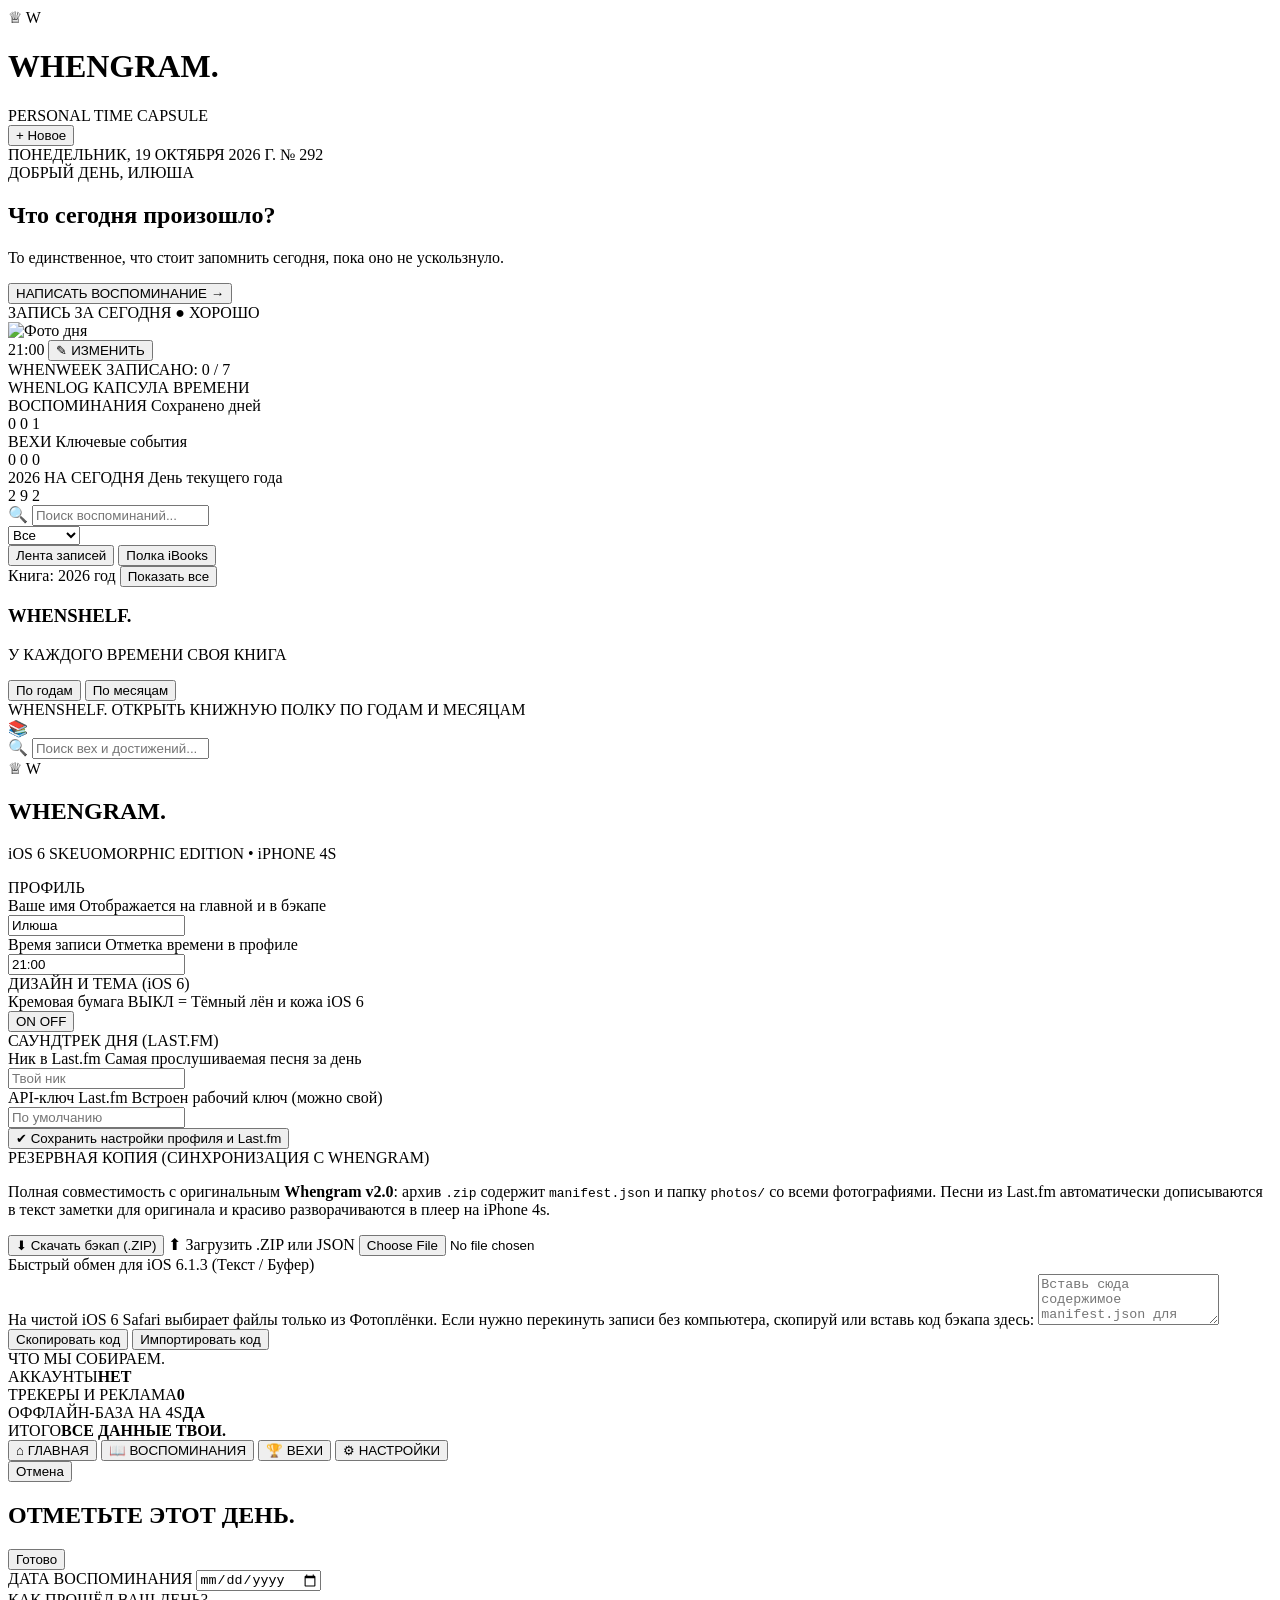
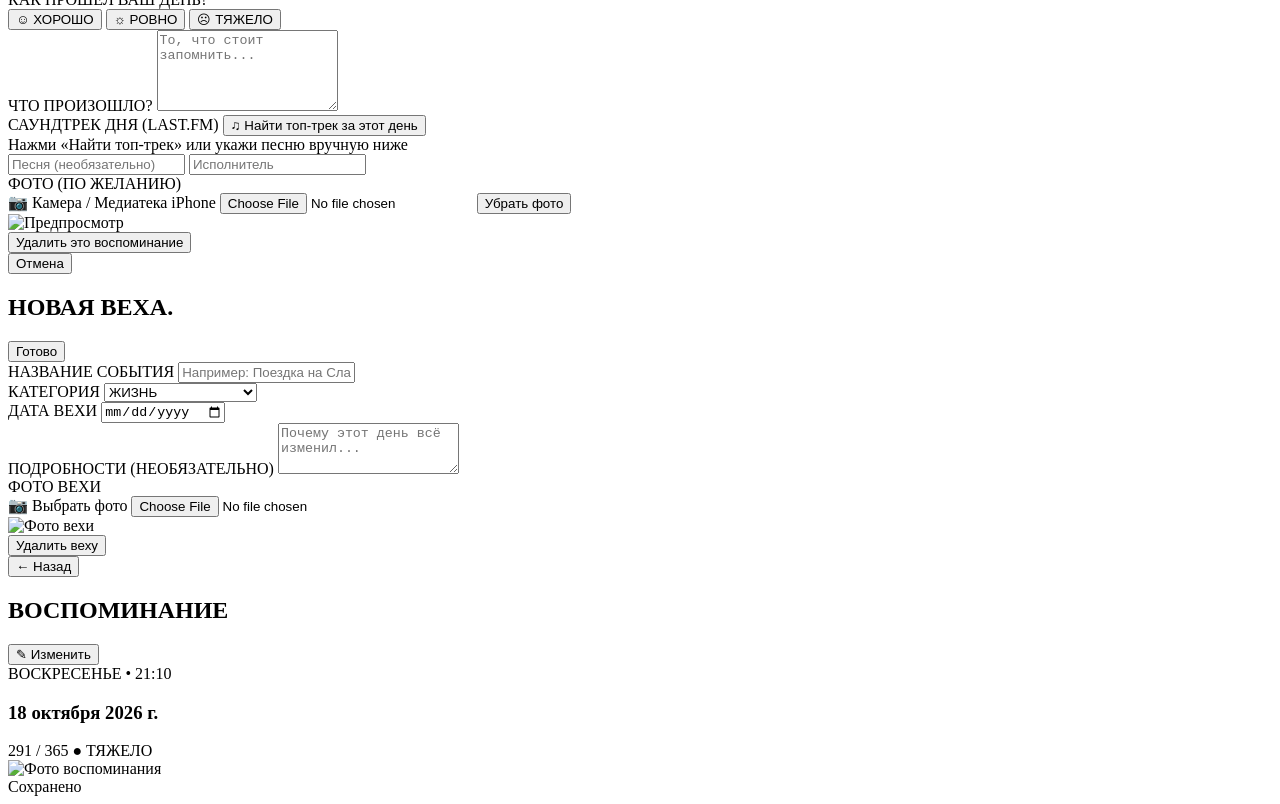
==== commit fb7d301b: "Update index.html" ====
--- a/index.html
+++ b/index.html
@@ -1,170 +1,664 @@
 <!DOCTYPE html>
-<html manifest="whengram.appcache" lang="ru">
+<html lang="ru" manifest="whengram.appcache">
 <head>
-<meta charset="utf-8">
-<meta name="viewport" content="width=device-width, initial-scale=1, maximum-scale=1, user-scalable=no">
-<meta name="apple-mobile-web-app-capable" content="yes">
-<meta name="apple-mobile-web-app-status-bar-style" content="black">
-<meta name="apple-mobile-web-app-title" content="WHENGRAM">
-<meta name="format-detection" content="telephone=no">
-<link rel="apple-touch-icon" href="icon.png">
-<title>WHENGRAM</title>
-<style>
-/* Designed for Mobile Safari on iOS 6: no flexbox, no CSS variables, no modern JS syntax. */
-* { -webkit-box-sizing:border-box; box-sizing:border-box; }
-html { background:#d7d8d9; }
-body {
-  margin:0; color:#292929; font:14px Helvetica,Arial,sans-serif;
-  background:#c8c9ca;
-  background-image:repeating-linear-gradient(0deg,rgba(255,255,255,.09) 0,rgba(255,255,255,.09) 1px,rgba(0,0,0,.025) 1px,rgba(0,0,0,.025) 2px);
-  -webkit-text-size-adjust:100%; padding-bottom:68px;
-}
-button,input,textarea,select { font:inherit; }
-button { -webkit-appearance:none; }
-.shell { max-width:440px; margin:0 auto; min-height:100%; background:#f2f2f2; box-shadow:0 0 16px rgba(0,0,0,.32); }
-.status { height:20px; background:#171717; color:#fff; font-weight:bold; font-size:12px; padding:3px 8px 0; text-shadow:0 -1px #000; }
-.navbar {
-  height:44px; position:relative; text-align:center; color:#fff; font-size:20px; font-weight:bold; line-height:44px;
-  text-shadow:0 -1px rgba(0,0,0,.8);
-  border-top:1px solid #aeb2b6; border-bottom:1px solid #40464c;
-  background:-webkit-gradient(linear,left top,left bottom,from(#b8c1c9),color-stop(.48,#87949f),color-stop(.51,#6e7c88),to(#53616c));
-  background:linear-gradient(#b8c1c9,#87949f 48%,#6e7c88 51%,#53616c);
-  -webkit-box-shadow:inset 0 1px rgba(255,255,255,.7),0 1px 2px rgba(0,0,0,.25);
-}
-.navtitle { overflow:hidden; white-space:nowrap; text-overflow:ellipsis; padding:0 82px; }
-.navbtn {
-  position:absolute; top:7px; min-width:58px; height:30px; padding:0 9px; border:1px solid #39444d; border-radius:5px;
-  color:#fff; font-size:12px; line-height:28px; text-shadow:0 -1px #333;
-  background:-webkit-gradient(linear,left top,left bottom,from(#8d9aa5),color-stop(.5,#667681),color-stop(.51,#4e5b65),to(#65727d));
-  -webkit-box-shadow:inset 0 1px rgba(255,255,255,.45),0 1px rgba(255,255,255,.2);
-}
-.navbtn.left { left:7px; } .navbtn.right { right:7px; }
-.content { padding:14px 12px 24px; }
-.brandplate { border:1px solid #c4c4c4; border-radius:5px; padding:13px 10px; text-align:center; background:-webkit-gradient(linear,left top,left bottom,from(#fff),to(#e8e8e8)); box-shadow:inset 0 1px #fff,0 1px 2px rgba(0,0,0,.12); margin-bottom:13px; }
-.brand { font-size:26px; font-weight:900; letter-spacing:-1px; color:#222; text-shadow:0 1px #fff; }
-.brand .dot { color:#d83c2c; }
-.tagline { color:#777; font-size:10px; letter-spacing:2px; margin-top:4px; font-weight:bold; }
-.datebar { font-size:11px; color:#666; text-align:center; padding:7px 0 12px; text-shadow:0 1px #fff; font-weight:bold; }
-.panel { border:1px solid #b7b7b7; border-radius:6px; background:#fff; margin:0 0 13px; box-shadow:0 1px 2px rgba(0,0,0,.14); overflow:hidden; }
-.panelhead {
-  padding:9px 10px; color:#fff; font-size:12px; font-weight:bold; text-shadow:0 -1px #555;
-  border-bottom:1px solid #555; background:-webkit-gradient(linear,left top,left bottom,from(#888),to(#555));
-}
-.panelbody { padding:12px; }
-.question { font-size:25px; line-height:1.12; margin:2px 0 10px; letter-spacing:-.6px; }
-.muted { color:#777; line-height:1.45; }
-.button {
-  display:block; width:100%; text-align:center; padding:12px 10px; margin:9px 0 0; color:#fff; font-weight:bold; font-size:15px;
-  text-shadow:0 -1px rgba(0,0,0,.55); border:1px solid #174c8b; border-radius:7px;
-  background:-webkit-gradient(linear,left top,left bottom,from(#68b4f6),color-stop(.48,#2684dc),color-stop(.51,#0870ca),to(#2d8de2));
-  -webkit-box-shadow:inset 0 1px rgba(255,255,255,.65),0 1px 2px rgba(0,0,0,.2);
-}
-.button.red { border-color:#8b2019; background:-webkit-gradient(linear,left top,left bottom,from(#fa8075),color-stop(.48,#e84b3d),color-stop(.51,#d63327),to(#e94b3e)); }
-.button.gray { border-color:#777; background:-webkit-gradient(linear,left top,left bottom,from(#fdfdfd),color-stop(.5,#e7e7e7),color-stop(.51,#d4d4d4),to(#eee)); color:#333; text-shadow:0 1px #fff; }
-.row { padding:11px 10px; border-bottom:1px solid #ddd; background:-webkit-gradient(linear,left top,left bottom,from(#fff),to(#f5f5f5)); min-height:45px; }
-.row:last-child { border-bottom:0; }
-.rowtitle { font-size:15px; font-weight:bold; color:#222; }
-.rowdetail { color:#777; font-size:12px; margin-top:4px; line-height:1.35; }
-.chevron { float:right; font-size:24px; color:#aaa; margin-left:8px; margin-top:-3px; }
-.badge { float:right; border-radius:12px; color:#fff; background:#d94a3e; padding:2px 8px; font-size:12px; text-shadow:0 -1px #a22; }
-.week { width:100%; border-collapse:separate; border-spacing:2px; }
-.week td { text-align:center; background:-webkit-gradient(linear,left top,left bottom,from(#fff),to(#e7e7e7)); border:1px solid #ccc; border-radius:4px; padding:7px 1px; color:#666; font-size:10px; }
-.week b { display:block; color:#222; font-size:16px; margin-top:3px; }
-.week .today { border-color:#c42e25; background:-webkit-gradient(linear,left top,left bottom,from(#ff8e82),to(#d9382b)); color:#fff; text-shadow:0 -1px #a22; }
-.week .today b { color:#fff; }
-.fieldlabel { display:block; font-size:12px; font-weight:bold; color:#555; margin:12px 0 5px; }
-.field, .area, .select { width:100%; border:1px solid #aaa; border-radius:5px; background:#fff; padding:10px; color:#222; -webkit-appearance:none; box-shadow:inset 0 1px 3px rgba(0,0,0,.12); }
-.area { min-height:100px; resize:vertical; }
-.smallnote { color:#888; font-size:11px; line-height:1.45; margin-top:10px; }
-.entrydate { float:left; width:47px; text-align:center; font-size:21px; color:#333; font-weight:bold; }
-.entrydate small { display:block; font-size:10px; color:#777; margin-top:3px; }
-.entrycopy { margin-left:58px; min-height:38px; }
-.entrytitle { font-weight:bold; font-size:15px; color:#222; margin-bottom:5px; }
-.entrytext { color:#666; font-size:12px; line-height:1.4; }
-.thumb { max-width:100%; max-height:150px; border:1px solid #aaa; padding:3px; background:#fff; margin-top:8px; box-shadow:0 1px 2px #bbb; }
-.empty { text-align:center; padding:25px 15px; color:#888; }
-.emptyicon { width:70px; height:70px; line-height:68px; border-radius:15px; margin:0 auto 12px; font-size:36px; color:#fff; text-shadow:0 -1px #555; border:1px solid #4a4a4a; background:-webkit-gradient(linear,left top,left bottom,from(#b7b7b7),to(#686868)); box-shadow:inset 0 1px rgba(255,255,255,.8),0 2px 4px rgba(0,0,0,.2); }
-.empty strong { display:block; font-size:20px; color:#333; margin-bottom:8px; }
-.tabs { position:fixed; bottom:0; left:0; right:0; height:49px; z-index:10; border-top:1px solid #333; background:-webkit-gradient(linear,left top,left bottom,from(#555),color-stop(.12,#333),to(#151515)); box-shadow:0 -1px 3px rgba(0,0,0,.3); }
-.tabwrap { max-width:440px; height:48px; margin:auto; display:table; width:100%; table-layout:fixed; }
-.tab { display:table-cell; text-align:center; color:#aaa; font-size:9px; font-weight:bold; text-shadow:0 -1px #000; padding-top:3px; border-top:2px solid transparent; }
-.tab .glyph { display:block; font-size:21px; line-height:25px; color:#bbb; text-shadow:0 1px #000; }
-.tab.active { color:#fff; border-top-color:#f4f4f4; }
-.tab.active .glyph { color:#fff; }
-.notice { display:none; position:fixed; bottom:58px; left:8%; right:8%; padding:10px; text-align:center; z-index:20; color:#fff; font-weight:bold; text-shadow:0 -1px #333; border:1px solid #333; border-radius:7px; background:-webkit-gradient(linear,left top,left bottom,from(#666),to(#222)); box-shadow:0 2px 8px #444; }
-.attach { border:1px dashed #aaa; border-radius:5px; padding:12px; background:#f7f7f7; margin-top:8px; }
-.attach input { width:100%; font-size:12px; }
-.danger { color:#b22; font-weight:bold; padding:12px 0; display:block; }
-@media screen and (max-width:340px) {
- .brand {font-size:23px} .question {font-size:23px} .content {padding:10px 8px 20px}
-}
-</style>
+  <meta charset="utf-8">
+  <title>Whengram</title>
+  <!-- Настройки специально под экран iPhone 4s (320x480 / 640x960 Retina) и iOS 6.1.3 -->
+  <meta name="viewport" content="width=device-width, initial-scale=1.0, maximum-scale=1.0, minimum-scale=1.0, user-scalable=no">
+  <meta name="apple-mobile-web-app-capable" content="yes">
+  <meta name="apple-mobile-web-app-status-bar-style" content="black">
+  <meta name="apple-mobile-web-app-title" content="Whengram">
+  <meta name="format-detection" content="telephone=no">
+
+  <!-- Ссылка на иконку для рабочего стола iOS 6 (генерируется автоматически скриптом ниже) -->
+  <link id="ios-touch-icon" rel="apple-touch-icon-precomposed" sizes="114x114" href="">
+  <link rel="stylesheet" href="style.css">
+
+  <!-- Авто-генератор ровной глянцевой иконки iOS 6 (114x114 Retina для iPhone 4s) -->
+  <script type="text/javascript">
+    (function() {
+      try {
+        var canvas = document.createElement('canvas');
+        canvas.width = 114;
+        canvas.height = 114;
+        var ctx = canvas.getContext('2d');
+
+        // 1. Тёмно-кожаная/графитовая подложка с тёплым градиентом
+        var bgGrad = ctx.createLinearGradient(0, 0, 0, 114);
+        bgGrad.addColorStop(0, '#3a3028');
+        bgGrad.addColorStop(0.5, '#241d18');
+        bgGrad.addColorStop(1, '#14100d');
+        ctx.fillStyle = bgGrad;
+        ctx.fillRect(0, 0, 114, 114);
+
+        // 2. Тонкая кожаная текстура в полоску
+        ctx.fillStyle = 'rgba(255, 255, 255, 0.025)';
+        for (var y = 0; y < 114; y += 3) {
+          ctx.fillRect(0, y, 114, 1);
+        }
+
+        // 3. Внутренняя золотисто-кремовая рамка (строчка iOS 6)
+        ctx.strokeStyle = 'rgba(224, 185, 138, 0.35)';
+        ctx.lineWidth = 2;
+        ctx.strokeRect(5, 5, 104, 104);
+
+        // 4. Кремовый медальон в центре (как в логотипе Whengram)
+        ctx.beginPath();
+        ctx.arc(57, 60, 36, 0, Math.PI * 2, false);
+        var circleGrad = ctx.createLinearGradient(0, 24, 0, 96);
+        circleGrad.addColorStop(0, '#fffaf0');
+        circleGrad.addColorStop(1, '#e4d5be');
+        ctx.fillStyle = circleGrad;
+        ctx.fill();
+        ctx.lineWidth = 2;
+        ctx.strokeStyle = '#c85a32';
+        ctx.stroke();
+
+        // 5. Корона над медальоном (оранжево-терракотовая)
+        ctx.fillStyle = '#e05a2b';
+        ctx.beginPath();
+        ctx.moveTo(41, 24);
+        ctx.lineTo(45, 13);
+        ctx.lineTo(57, 20);
+        ctx.lineTo(69, 13);
+        ctx.lineTo(73, 24);
+        ctx.closePath();
+        ctx.fill();
+
+        // 6. Буква W внутри медальона
+        ctx.fillStyle = '#231c16';
+        ctx.font = 'bold 38px Georgia, serif';
+        ctx.textAlign = 'center';
+        ctx.textBaseline = 'middle';
+        ctx.fillText('W', 57, 62);
+
+        // 7. Фирменный верхний стеклянный блик iOS 6
+        var gloss = ctx.createLinearGradient(0, 0, 0, 58);
+        gloss.addColorStop(0, 'rgba(255, 255, 255, 0.42)');
+        gloss.addColorStop(1, 'rgba(255, 255, 255, 0.04)');
+        ctx.fillStyle = gloss;
+        ctx.beginPath();
+        ctx.moveTo(0, 0);
+        ctx.lineTo(114, 0);
+        ctx.lineTo(114, 48);
+        ctx.quadraticCurveTo(57, 64, 0, 48);
+        ctx.closePath();
+        ctx.fill();
+
+        var link = document.getElementById('ios-touch-icon');
+        if (link) {
+          link.href = canvas.toDataURL('image/png');
+        }
+      } catch (e) {}
+    })();
+  </script>
 </head>
-<body>
-<div class="shell">
-  <div class="status">9:41 <span style="float:right">● ● ▰</span></div>
-  <div class="navbar"><button class="navbtn left" id="leftBtn" style="display:none">Назад</button><div class="navtitle" id="navtitle">WHENGRAM</div><button class="navbtn right" id="rightBtn" style="display:none">Новое</button></div>
-  <div class="content" id="view"></div>
-</div>
-<div class="tabs"><div class="tabwrap">
-  <div class="tab active" data-tab="home"><span class="glyph">⌂</span>Главная</div>
-  <div class="tab" data-tab="memories"><span class="glyph">▤</span>Записи</div>
-  <div class="tab" data-tab="milestones"><span class="glyph">★</span>Вехи</div>
-  <div class="tab" data-tab="settings"><span class="glyph">⚙</span>Настройки</div>
-</div></div>
-<div class="notice" id="notice"></div>
-<script>
-(function(){
-var KEY='whengram-ios6-v2', state={name:'Илюша',memories:[],milestones:[],introSeen:false}, page='home', edit=null, query='';
-function load(){try{var x=localStorage.getItem(KEY);if(x){var o=JSON.parse(x);for(var k in o)state[k]=o[k];}}catch(e){}}
-function save(){try{localStorage.setItem(KEY,JSON.stringify(state));return true;}catch(e){msg('Память браузера заполнена. Удали часть вложений или экспортируй записи.');return false;}}
-function esc(s){return String(s==null?'':s).replace(/&/g,'&amp;').replace(/</g,'&lt;').replace(/>/g,'&gt;').replace(/"/g,'&quot;').replace(/'/g,'&#39;');}
-function iso(){var d=new Date();return d.getFullYear()+'-'+('0'+(d.getMonth()+1)).slice(-2)+'-'+('0'+d.getDate()).slice(-2);}
-function dateLabel(s){var p=(s||iso()).split('-');return p[2]+'.'+p[1]+'.'+p[0];}
-function msg(s){var n=document.getElementById('notice');n.innerHTML=esc(s);n.style.display='block';window.setTimeout(function(){n.style.display='none';},2300);}
-function setNav(title,left,right){document.getElementById('navtitle').innerHTML=title;var l=document.getElementById('leftBtn'),r=document.getElementById('rightBtn');l.style.display=left?'block':'none';r.style.display=right?'block':'none';l.innerHTML=left||'';r.innerHTML=right||'';}
-function btn(label,act,cls){return '<button class="button '+(cls||'')+'" data-action="'+act+'">'+label+'</button>';}
-function row(item,type){var at=item.attachments&&item.attachments.length?'<div class="rowdetail">Вложений: '+item.attachments.length+'</div>':'';var photo='';if(item.attachments)for(var i=0;i<item.attachments.length;i++){if(item.attachments[i].kind==='image'){photo+='<img class="thumb" src="'+item.attachments[i].data+'" alt="Фото">';break;}}
-return '<div class="row" data-open="'+esc(item.id)+'" data-type="'+type+'"><div class="entrydate">'+esc((item.date||iso()).split('-')[2])+'<small>'+esc((item.date||iso()).substring(0,7))+'</small></div><div class="entrycopy"><div class="chevron">›</div><div class="entrytitle">'+esc(item.title||'Без названия')+'</div><div class="entrytext">'+esc(item.text||'')+'</div>'+at+photo+'</div><div style="clear:both"></div></div>';}
-function home(){var d=new Date(), names=['ВС','ПН','ВТ','СР','ЧТ','ПТ','СБ'], week='', i;for(i=0;i<7;i++){var x=new Date(d.getFullYear(),d.getMonth(),d.getDate()-d.getDay()+i);week+='<td class="'+(x.toDateString()===d.toDateString()?'today':'')+'">'+names[x.getDay()]+'<b>'+x.getDate()+'</b></td>';}
-var latest=state.memories.slice().sort(function(a,b){return b.date.localeCompare(a.date);})[0];
-setNav('WHENGRAM',null,null);
-return '<div class="brandplate"><div class="brand">WHENGRAM<span class="dot">.</span></div><div class="tagline">PERSONAL TIME CAPSULE</div></div><div class="datebar">'+dateLabel(iso())+'</div><div class="panel"><div class="panelhead">ДОБРОЕ УТРО, '+esc(state.name)+'</div><div class="panelbody"><div class="question">Что сегодня произошло?</div><div class="muted">Оставь здесь момент, который не хочется потерять. Когда-нибудь он станет частью твоей истории.</div>'+btn('✎ &nbsp; Написать воспоминание','new-memory','red')+'</div></div><div class="panel"><div class="panelhead">WHENWEEK</div><div class="panelbody"><table class="week"><tr>'+week+'</tr></table><div class="smallnote">Записей: '+state.memories.length+' &nbsp; · &nbsp; Вех: '+state.milestones.length+'</div></div></div>'+(latest?'<div class="panel"><div class="panelhead">ПОСЛЕДНЯЯ ЗАПИСЬ</div>'+row(latest,'memory')+'</div>':'<div class="panel"><div class="empty"><div class="emptyicon">✎</div><strong>Капсула пока пуста</strong>Первая запись — начало твоего личного архива.</div></div>')+'<div class="smallnote" style="text-align:center">Локальный режим · данные остаются на устройстве</div>';}
-function listPage(type){var isM=type==='memory', arr=(isM?state.memories:state.milestones).slice().sort(function(a,b){return b.date.localeCompare(a.date);}), out='', count=0;for(var i=0;i<arr.length;i++){if(!query||(arr[i].title+' '+arr[i].text).toLowerCase().indexOf(query.toLowerCase())>=0){out+=row(arr[i],type);count++;}}
-setNav(isM?'Воспоминания':'Вехи',null,'＋ Новое');
-var search=isM?'<div style="padding:10px"><input class="field" id="searchBox" placeholder="Поиск воспоминаний..." value="'+esc(query)+'"></div>':'';
-return search+'<div class="panel"><div class="panelhead">'+(isM?'МОЯ ИСТОРИЯ':'ВАЖНЫЕ СОБЫТИЯ')+' <span class="badge">'+count+'</span></div>'+(out||'<div class="empty"><div class="emptyicon">'+(isM?'▤':'★')+'</div><strong>'+(query?'Ничего не найдено':'Пока пусто')+'</strong>'+(isM?'Здесь будут храниться твои записи и фотографии.':'Отметь момент, который многое значит.')+'</div>')+'</div>'+(isM?'<div class="smallnote">Совет: короткие заголовки удобно просматривать в хронологии.</div>':'');}
-function formPage(type,item){var isM=type==='memory';setNav(item?'Изменить запись':(isM?'Воспоминание':'Новая веха'),'Отмена',null);
-var at=item&&item.attachments?item.attachments:(edit&&edit.attachments?edit.attachments:[]), attachments='';
-for(var i=0;i<at.length;i++){attachments+='<div class="row"><div class="rowtitle">'+esc(at[i].name)+'</div><div class="rowdetail">'+esc(at[i].kind==='image'?'Изображение':'Файл')+'</div><button class="button gray" type="button" data-remove-attachment="'+i+'">Убрать вложение</button>'+(at[i].kind==='image'?'<img class="thumb" src="'+at[i].data+'" alt="Вложение">':'')+'</div>';}
-return '<form id="entryForm" data-type="'+type+'" data-id="'+(item?esc(item.id):'')+'"><div class="panel"><div class="panelhead">'+(isM?'СОХРАНИ МОМЕНТ':'ОТМЕТЬ ВЕХУ')+'</div><div class="panelbody"><label class="fieldlabel">Дата</label><input class="field" type="date" name="date" value="'+esc(item?item.date:iso())+'" required><label class="fieldlabel">Заголовок</label><input class="field" name="title" maxlength="100" value="'+esc(item?item.title:'')+'" placeholder="Что произошло?" required><label class="fieldlabel">Описание</label><textarea class="area" name="text" maxlength="6000" placeholder="Запиши детали, мысли и ощущения...">'+esc(item?item.text:'')+'</textarea>'+(isM?'<label class="fieldlabel">Настроение</label><select class="select" name="mood"><option value="">Не указано</option>'+['Радость','Спокойствие','Волнение','Грусть','Благодарность','Удивление'].map(function(m){return '<option '+(item&&item.mood===m?'selected':'')+'>'+m+'</option>';}).join('')+'</select>':'')+'<label class="fieldlabel">Фото и вложения</label><div class="attach"><input type="file" id="fileInput" accept="image/*" multiple><div class="smallnote">Фото сохраняются внутри записи. Для старого Safari лучше добавлять изображения небольшого размера.</div></div>'+attachments+'</div></div>'+btn(item?'Сохранить изменения':'Сохранить запись','submit-form','')+(item?'<button type="button" class="button gray" data-action="delete">Удалить запись</button>':'')+'<div class="smallnote">Не закрывай страницу, пока выбранные фотографии обрабатываются.</div></form>';}
-function settings(){setNav('Настройки',null,null);return '<div class="panel"><div class="panelhead">ПРОФИЛЬ</div><div class="panelbody"><label class="fieldlabel">Имя в приветствии</label><input class="field" id="nameField" maxlength="30" value="'+esc(state.name)+'"><button class="button" data-action="save-name">Сохранить имя</button></div></div><div class="panel"><div class="panelhead">ХРАНЕНИЕ И ПРИВАТНОСТЬ</div><div class="panelbody"><div class="rowtitle">Работа без интернета</div><div class="rowdetail">После первой загрузки сайт может открываться офлайн, если Safari сохранил кэш приложения. Записи хранятся локально.</div>'+btn('Экспортировать резервную копию','export','')+'<div style="height:8px"></div><label class="fieldlabel">Восстановить из JSON</label><input type="file" id="importFile" accept="application/json,.json"><div class="smallnote">Резервная копия содержит тексты и вложенные изображения. Храни её в надёжном месте.</div></div></div><div class="panel"><div class="panelhead">ВАЖНО</div><div class="panelbody muted">Safari на iOS 6 имеет ограниченное хранилище и старый механизм App Cache. Это прототип без сервера и аккаунта. Очистка данных Safari может удалить записи; регулярно делай экспорт.</div></div>';}
-function render(){var v=document.getElementById('view');if(edit){v.innerHTML=formPage(edit.type,edit.item);}else if(page==='home')v.innerHTML=home();else if(page==='memories')v.innerHTML=listPage('memory');else if(page==='milestones')v.innerHTML=listPage('milestone');else v.innerHTML=settings();
-var tabs=document.getElementsByClassName('tab');for(var i=0;i<tabs.length;i++)tabs[i].className='tab'+(tabs[i].getAttribute('data-tab')===page?' active':'');
-var sb=document.getElementById('searchBox');if(sb)sb.addEventListener('input',function(){query=this.value;var pos=this.selectionStart;render();var b=document.getElementById('searchBox');if(b){b.focus();try{b.setSelectionRange(pos,pos);}catch(e){}}});
-var fi=document.getElementById('fileInput');if(fi)fi.addEventListener('change',handleFiles);
-var imp=document.getElementById('importFile');if(imp)imp.addEventListener('change',handleImport);
-}
-function navigate(p){page=p;edit=null;query='';render();window.scrollTo(0,0);}
-function openEditor(type,item){edit={type:type,item:item||null,attachments:item&&item.attachments?item.attachments:[]};render();window.scrollTo(0,0);}
-function find(type,id){var a=type==='memory'?state.memories:state.milestones;for(var i=0;i<a.length;i++)if(String(a[i].id)===String(id))return a[i];return null;}
-function handleFiles(e){var files=e.target.files;if(!files||!files.length)return;var type=edit.type, id=edit.item?edit.item.id:null, existing=edit.item&&edit.item.attachments?edit.item.attachments:(edit.attachments||[]);var pending=files.length;
-function done(){pending--;if(pending<=0){if(edit&&edit.item)edit.item.attachments=existing;else if(edit)edit.attachments=existing;render();msg('Вложения добавлены к черновику');}}
-for(var i=0;i<files.length;i++)(function(file){if(!file.type||file.type.indexOf('image/')!==0){existing.push({name:file.name,kind:'file',data:'',size:file.size});done();return;}
-var reader=new FileReader();reader.onload=function(ev){var data=ev.target.result;var im=new Image();im.onload=function(){var max=900,w=im.width,h=im.height;if(w>max||h>max){var scale=Math.min(max/w,max/h);w=Math.round(w*scale);h=Math.round(h*scale);var c=document.createElement('canvas');c.width=w;c.height=h;var ctx=c.getContext('2d');ctx.drawImage(im,0,0,w,h);try{data=c.toDataURL('image/jpeg',0.72);}catch(ex){}}existing.push({name:file.name,kind:'image',data:data,size:data.length});done();};im.onerror=function(){existing.push({name:file.name,kind:'image',data:data,size:data.length});done();};im.src=data;};reader.onerror=function(){done();msg('Не удалось прочитать файл');};reader.readAsDataURL(file);})(files[i]);
-}
-function saveForm(form){var type=form.getAttribute('data-type'),id=form.getAttribute('data-id'),old=id?find(type,id):null, data={id:id||String(new Date().getTime()),date:form.elements.date.value||iso(),title:form.elements.title.value,text:form.elements.text.value,mood:form.elements.mood?form.elements.mood.value:'',attachments:old&&old.attachments?old.attachments:(edit&&edit.attachments?edit.attachments:[])};var a=type==='memory'?state.memories:state.milestones,found=false;for(var i=0;i<a.length;i++)if(id&&String(a[i].id)===String(id)){a[i]=data;found=true;break;}if(!found)a.push(data);if(save()){edit=null;page=type==='memory'?'memories':'milestones';query='';render();window.scrollTo(0,0);msg('Запись сохранена на устройстве');}}
-function exportData(){try{var blob=new Blob([JSON.stringify(state)],{type:'application/json'});var url=window.URL.createObjectURL(blob);var a=document.createElement('a');a.href=url;a.download='whengram-backup.json';document.body.appendChild(a);a.click();document.body.removeChild(a);window.setTimeout(function(){window.URL.revokeObjectURL(url);},1000);msg('Резервная копия подготовлена');}catch(e){msg('Экспорт не поддерживается этим браузером');}}
-function handleImport(e){var file=e.target.files&&e.target.files[0];if(!file)return;var r=new FileReader();r.onload=function(){try{var data=JSON.parse(r.result);if(!data.memories||!data.milestones)throw new Error('format');if(confirm('Заменить текущие данные резервной копией?')){state=data;save();render();msg('Данные восстановлены');}}catch(ex){msg('Файл резервной копии не распознан');}};r.readAsText(file);}
-document.addEventListener('click',function(e){var t=e.target;while(t&&t!==document&&!t.getAttribute('data-action')&&!t.getAttribute('data-tab')&&!t.getAttribute('data-open')&&!t.getAttribute('data-remove-attachment'))t=t.parentNode;if(!t||t===document)return;
-var tab=t.getAttribute('data-tab');if(tab){navigate(tab);return;}
-var act=t.getAttribute('data-action');if(act==='new-memory'){openEditor('memory');return;}if(act==='new-milestone'){openEditor('milestone');return;}if(act==='save-name'){state.name=document.getElementById('nameField').value||'Друг';save();render();msg('Имя сохранено');return;}if(act==='export'){exportData();return;}if(act==='delete'){if(confirm('Удалить запись?')){var a=edit.type==='memory'?state.memories:state.milestones;for(var i=a.length-1;i>=0;i--)if(String(a[i].id)===String(edit.item.id))a.splice(i,1);save();page=edit.type==='memory'?'memories':'milestones';edit=null;render();msg('Запись удалена');}return;}
-if(t.id==='leftBtn'){if(edit){edit=null;render();}else navigate('home');return;}if(t.id==='rightBtn'){if(page==='memories')openEditor('memory');else if(page==='milestones')openEditor('milestone');return;}
-var rm=t.getAttribute('data-remove-attachment');if(rm!==null&&edit){var ea=edit.item?edit.item.attachments:edit.attachments;if(ea){ea.splice(parseInt(rm,10),1);if(edit.item)edit.item.attachments=ea;else edit.attachments=ea;}render();return;}
-var oid=t.getAttribute('data-open');if(oid){var ty=t.getAttribute('data-type'),it=find(ty,oid);if(it)openEditor(ty,it);return;}
-});
-document.addEventListener('submit',function(e){if(e.target.id==='entryForm'){e.preventDefault();if(e.submitter&&e.submitter.getAttribute('data-action')==='submit-form'){}saveForm(e.target);}});
-load();render();
-})();
-</script>
-</body></html>
+<body class="theme-cream">
+
+  <!-- ОБЁРТКА ВСЕГО ПРИЛОЖЕНИЯ -->
+  <div id="app- shell" class="app-shell">
+
+    <!-- ВЕРХНИЙ НАВИГАЦИОННЫЙ БАР В СТИЛЕ iOS 6 -->
+    <header id="top-navbar" class="ios6-navbar">
+      <div class="navbar-left">
+        <div class="brand-badge" id="nav-logo-btn">
+          <span class="brand-crown">&#9813;</span>
+          <span class="brand-w">W</span>
+        </div>
+      </div>
+      <div class="navbar-center">
+        <h1 id="navbar-title" class="navbar-title">WHENGRAM<span class="accent-dot">.</span></h1>
+        <div id="navbar-subtitle" class="navbar-subtitle">PERSONAL TIME CAPSULE</div>
+      </div>
+      <div class="navbar-right">
+        <button type="button" id="navbar-action-btn" class="ios6-nav-btn">+ Новое</button>
+      </div>
+    </header>
+
+    <!-- ОСНОВНАЯ ПРОКРУЧИВАЕМАЯ ОБЛАСТЬ ЭКРАНОВ -->
+    <main id="main-scroll" class="main-scroll">
+
+      <!-- ==========================================
+           ВКЛАДКА 1: ГЛАВНАЯ (HOME)
+           ========================================== -->
+      <section id="tab-home" class="tab-view active">
+        <!-- Полоска сегодняшней даты и номера дня -->
+        <div class="home-date-strip">
+          <span id="home-current-date" class="home-date-text">ПОНЕДЕЛЬНИК, 19 ОКТЯБРЯ 2026 Г.</span>
+          <span id="home-day-number" class="home-day-badge">№ 292</span>
+        </div>
+
+        <!-- Карточка приветствия (показывается, если сегодня ещё нет записи) -->
+        <div id="home-prompt-card" class="skeuo-card paper-card">
+          <div class="card-pin"></div>
+          <div class="greeting-line">
+            <span id="home-greeting-time">ДОБРЫЙ ДЕНЬ,</span>
+            <span id="home-greeting-name" class="accent-text">ИЛЮША</span>
+          </div>
+          <h2 class="hero-question">Что сегодня произошло?</h2>
+          <p class="hero-subtext">То единственное, что стоит запомнить сегодня, пока оно не ускользнуло.</p>
+          <button type="button" id="btn-write-today" class="ios6-primary-btn">
+            <span>НАПИСАТЬ ВОСПОМИНАНИЕ</span>
+            <span class="btn-arrow">&rarr;</span>
+          </button>
+        </div>
+
+        <!-- Карточка сегодняшнего воспоминания (Полароид, если запись за сегодня уже есть) -->
+        <div id="home-today-card" class="skeuo-card polaroid-card hidden">
+          <div class="polaroid-top-bar">
+            <span class="polaroid-tag">ЗАПИСЬ ЗА СЕГОДНЯ</span>
+            <span id="today-card-mood" class="mood-pill mood-positive">● ХОРОШО</span>
+          </div>
+          <div id="today-card-photo-wrap" class="polaroid-photo-frame hidden">
+            <img id="today-card-photo" src="" alt="Фото дня">
+          </div>
+          <div id="today-card-text" class="polaroid-caption"></div>
+
+          <!-- Встроенный ретро-плеер Last.fm для сегодняшней записи -->
+          <div id="today-lastfm-box" class="lastfm-cassette hidden"></div>
+
+          <div class="polaroid-footer">
+            <span id="today-card-time" class="polaroid-time">21:00</span>
+            <button type="button" id="btn-edit-today" class="ios6-small-btn">✎ ИЗМЕНИТЬ</button>
+          </div>
+        </div>
+
+        <!-- Блок WHENWEEK (Полоска дней недели) -->
+        <div class="skeuo-section">
+          <div class="section-header-row">
+            <span class="section-label">WHENWEEK</span>
+            <span id="whenweek-count" class="section-meta">ЗАПИСАНО: 0 / 7</span>
+          </div>
+          <div id="whenweek-strip" class="whenweek-strip">
+            <!-- Генерируется скриптом (ПН ВТ СР ЧТ ПТ СБ ВС) -->
+          </div>
+        </div>
+
+        <!-- Блок WHENLOG с МЕХАНИЧЕСКИМИ СЧЁТЧИКАМИ (Flip-Clock) -->
+        <div class="skeuo-section">
+          <div class="section-header-row">
+            <span class="section-label">WHENLOG</span>
+            <span id="whenlog-since" class="section-meta">КАПСУЛА ВРЕМЕНИ</span>
+          </div>
+
+          <div class="whenlog-board">
+            <div class="log-row">
+              <div class="log-title-wrap">
+                <span class="log-title">ВОСПОМИНАНИЯ</span>
+                <span class="log-desc">Сохранено дней</span>
+              </div>
+              <div id="flip-memories" class="flip-counter">
+                <span class="flip-digit">0</span>
+                <span class="flip-digit">0</span>
+                <span class="flip-digit">1</span>
+              </div>
+            </div>
+
+            <div class="log-divider"></div>
+
+            <div class="log-row">
+              <div class="log-title-wrap">
+                <span class="log-title">ВЕХИ</span>
+                <span class="log-desc">Ключевые события</span>
+              </div>
+              <div id="flip-events" class="flip-counter">
+                <span class="flip-digit">0</span>
+                <span class="flip-digit">0</span>
+                <span class="flip-digit">0</span>
+              </div>
+            </div>
+
+            <div class="log-divider"></div>
+
+            <div class="log-row">
+              <div class="log-title-wrap">
+                <span id="log-year-label" class="log-title">2026 НА СЕГОДНЯ</span>
+                <span class="log-desc">День текущего года</span>
+              </div>
+              <div id="flip-day-of-year" class="flip-counter flip-accent">
+                <span class="flip-digit">2</span>
+                <span class="flip-digit">9</span>
+                <span class="flip-digit">2</span>
+              </div>
+            </div>
+          </div>
+        </div>
+      </section>
+
+      <!-- ==========================================
+           ВКЛАДКА 2: ВОСПОМИНАНИЯ + ПОЛКА iBOOKS
+           ========================================== -->
+      <section id="tab-memories" class="tab-view">
+        <!-- Верхняя панель поиска и фильтра -->
+        <div class="search-toolbar">
+          <div class="ios6-search-wrap">
+            <span class="search-icon">&#128269;</span>
+            <input type="text" id="memories-search-input" class="ios6-search-input" placeholder="Поиск воспоминаний...">
+          </div>
+          <select id="memories-mood-filter" class="ios6-select-btn" title="Фильтр настроения">
+            <option value="all">Все</option>
+            <option value="positive">Хорошо</option>
+            <option value="neutral">Ровно</option>
+            <option value="negative">Тяжело</option>
+            <option value="photo">С фото</option>
+          </select>
+        </div>
+
+        <!-- Переключатель режима: Список ИЛИ Книжная полка iBooks (WhenShelf) -->
+        <div class="ios6-segmented-control">
+          <button type="button" id="view-btn-list" class="seg-btn active">Лента записей</button>
+          <button type="button" id="view-btn-shelf" class="seg-btn">Полка iBooks</button>
+        </div>
+
+        <!-- Подзаголовок выбранного фильтра (например, выбранный том с полки) -->
+        <div id="shelf-active-filter-bar" class="shelf-filter-banner hidden">
+          <span id="shelf-filter-title">Книга: 2026 год</span>
+          <button type="button" id="btn-reset-shelf-filter" class="ios6-mini-btn">Показать все</button>
+        </div>
+
+        <!-- РЕЖИМ 1: Лента воспоминаний по месяцам -->
+        <div id="memories-list-container" class="memories-list-container">
+          <!-- Карточки генерируются через app.js -->
+        </div>
+
+        <!-- РЕЖИМ 2: Деревянная книжная полка iBooks (WHENSHELF) -->
+        <div id="whenshelf-container" class="whenshelf-wrapper hidden">
+          <div class="shelf-header-card">
+            <div class="shelf-header-top">
+              <div>
+                <h3 class="shelf-brand">WHENSHELF<span class="accent-dot">.</span></h3>
+                <p id="shelf-total-summary" class="shelf-subtitle">У КАЖДОГО ВРЕМЕНИ СВОЯ КНИГА</p>
+              </div>
+              <!-- Переключатель полок: По годам / По месяцам -->
+              <div class="shelf-mode-switch">
+                <button type="button" id="shelf-by-year" class="shelf-mode-btn active">По годам</button>
+                <button type="button" id="shelf-by-month" class="shelf-mode-btn">По месяцам</button>
+              </div>
+            </div>
+          </div>
+
+          <!-- Сама деревянная полка iBooks с томами -->
+          <div id="ibooks-wooden-shelf" class="ibooks-shelf">
+            <!-- Деревянные ярусы и корешки/обложки книг генерируются в app.js -->
+          </div>
+        </div>
+
+        <!-- Нижний баннер быстрого перехода к полке (как в оригинальном Whengram) -->
+        <div id="bottom-whenshelf-teaser" class="whenshelf-teaser">
+          <div class="teaser-left">
+            <span class="teaser-title">WHENSHELF<span class="accent-dot">.</span></span>
+            <span class="teaser-sub">ОТКРЫТЬ КНИЖНУЮ ПОЛКУ ПО ГОДАМ И МЕСЯЦАМ</span>
+          </div>
+          <div class="teaser-books-icon">&#128218;</div>
+        </div>
+      </section>
+
+      <!-- ==========================================
+           ВКЛАДКА 3: ВЕХИ (MILESTONES / EVENTS)
+           ========================================== -->
+      <section id="tab-events" class="tab-view">
+        <div class="search-toolbar">
+          <div class="ios6-search-wrap full-width">
+            <span class="search-icon">&#128269;</span>
+            <input type="text" id="events-search-input" class="ios6-search-input" placeholder="Поиск вех и достижений...">
+          </div>
+        </div>
+
+        <!-- Список вех или пустое состояние -->
+        <div id="events-list-container" class="events-list-container">
+          <!-- Генерируется в app.js -->
+        </div>
+      </section>
+
+      <!-- ==========================================
+           ВКЛАДКА 4: НАСТРОЙКИ (SETTINGS)
+           ========================================== -->
+      <section id="tab-settings" class="tab-view">
+        <!-- Шапка логотипа в настройках -->
+        <div class="settings-hero">
+          <div class="settings-logo-big">
+            <span class="settings-crown">&#9813;</span>
+            <span class="settings-w">W</span>
+          </div>
+          <h2 class="settings-app-name">WHENGRAM<span class="accent-dot">.</span></h2>
+          <p class="settings-app-tag">iOS 6 SKEUOMORPHIC EDITION • iPHONE 4S</p>
+        </div>
+
+        <!-- Группа 1: Профиль -->
+        <div class="ios6-group-title">ПРОФИЛЬ</div>
+        <div class="ios6-grouped-table">
+          <div class="ios6-cell">
+            <div class="cell-left">
+              <span class="cell-title">Ваше имя</span>
+              <span class="cell-sub">Отображается на главной и в бэкапе</span>
+            </div>
+            <div class="cell-right">
+              <input type="text" id="setting-profile-name" class="ios6-inline-input" value="Илюша" placeholder="Имя">
+            </div>
+          </div>
+          <div class="ios6-cell">
+            <div class="cell-left">
+              <span class="cell-title">Время записи</span>
+              <span class="cell-sub">Отметка времени в профиле</span>
+            </div>
+            <div class="cell-right">
+              <input type="text" id="setting-reminder-time" class="ios6-inline-input small-input" value="21:00" placeholder="21:00">
+            </div>
+          </div>
+        </div>
+
+        <!-- Группа 2: Оформление iOS 6 -->
+        <div class="ios6-group-title">ДИЗАЙН И ТЕМА (iOS 6)</div>
+        <div class="ios6-grouped-table">
+          <div class="ios6-cell">
+            <div class="cell-left">
+              <span class="cell-title">Кремовая бумага</span>
+              <span class="cell-sub">ВЫКЛ = Тёмный лён и кожа iOS 6</span>
+            </div>
+            <div class="cell-right">
+              <!-- Классический выпуклый тумблер ON/OFF из iOS 6 -->
+              <button type="button" id="toggle-cream-theme" class="ios6-switch active" aria-label="Переключить тему">
+                <span class="switch-track">
+                  <span class="switch-on">ON</span>
+                  <span class="switch-off">OFF</span>
+                  <span class="switch-knob"></span>
+                </span>
+              </button>
+            </div>
+          </div>
+        </div>
+
+        <!-- Группа 3: Интеграция с Last.fm -->
+        <div class="ios6-group-title">САУНДТРЕК ДНЯ (LAST.FM)</div>
+        <div class="ios6-grouped-table">
+          <div class="ios6-cell">
+            <div class="cell-left">
+              <span class="cell-title">Ник в Last.fm</span>
+              <span class="cell-sub">Самая прослушиваемая песня за день</span>
+            </div>
+            <div class="cell-right">
+              <input type="text" id="setting-lastfm-user" class="ios6-inline-input" placeholder="Твой ник">
+            </div>
+          </div>
+          <div class="ios6-cell">
+            <div class="cell-left">
+              <span class="cell-title">API-ключ Last.fm</span>
+              <span class="cell-sub">Встроен рабочий ключ (можно свой)</span>
+            </div>
+            <div class="cell-right">
+              <input type="text" id="setting-lastfm-key" class="ios6-inline-input" placeholder="По умолчанию">
+            </div>
+          </div>
+          <div class="ios6-cell cell-action">
+            <button type="button" id="btn-save-settings" class="ios6-metal-btn full-width">
+              &#10004; Сохранить настройки профиля и Last.fm
+            </button>
+          </div>
+        </div>
+
+        <!-- Группа 4: Синхронизация и Резервная копия (ZIP оригинала Whengram) -->
+        <div class="ios6-group-title">РЕЗЕРВНАЯ КОПИЯ (СИНХРОНИЗАЦИЯ С WHENGRAM)</div>
+        <div class="ios6-grouped-table">
+          <div class="ios6-cell cell-vertical">
+            <p class="backup-explain">
+              Полная совместимость с оригинальным <b>Whengram v2.0</b>: архив <code>.zip</code> содержит <code>manifest.json</code> и папку <code>photos/</code> со всеми фотографиями. Песни из Last.fm автоматически дописываются в текст заметки для оригинала и красиво разворачиваются в плеер на iPhone 4s.
+            </p>
+            <div class="backup-btn-grid">
+              <button type="button" id="btn-export-zip" class="ios6-primary-btn backup-btn">
+                &#11015; Скачать бэкап (.ZIP)
+              </button>
+
+              <label for="input-import-zip" class="ios6-metal-btn backup-btn file-label-btn">
+                &#11014; Загрузить .ZIP или JSON
+              </label>
+              <input type="file" id="input-import-zip" class="hidden-file-input" accept=".zip,.json,application/zip,application/json">
+            </div>
+          </div>
+
+          <!-- Дополнительный способ для iOS 6.1.3 (если Safari без твика ограничивает выбор ZIP из проводника) -->
+          <div class="ios6-cell cell-vertical">
+            <div class="cell-title">Быстрый обмен для iOS 6.1.3 (Текст / Буфер)</div>
+            <span class="cell-sub">На чистой iOS 6 Safari выбирает файлы только из Фотоплёнки. Если нужно перекинуть записи без компьютера, скопируй или вставь код бэкапа здесь:</span>
+            <textarea id="backup-json-textarea" class="ios6-textarea compact-textarea" rows="3" placeholder="Вставь сюда содержимое manifest.json для мгновенного импорта..."></textarea>
+            <div class="backup-btn-grid">
+              <button type="button" id="btn-copy-manifest" class="ios6-metal-btn">Скопировать код</button>
+              <button type="button" id="btn-import-manifest-text" class="ios6-metal-btn">Импортировать код</button>
+            </div>
+          </div>
+        </div>
+
+        <!-- Памятка о том, что мы собираем (как на промо-скрине Whengram) -->
+        <div class="skeuo-receipt">
+          <div class="receipt-title">ЧТО МЫ СОБИРАЕМ<span class="accent-dot">.</span></div>
+          <div class="receipt-row"><span>АККАУНТЫ</span><b>НЕТ</b></div>
+          <div class="receipt-row"><span>ТРЕКЕРЫ И РЕКЛАМА</span><b>0</b></div>
+          <div class="receipt-row"><span>ОФФЛАЙН-БАЗА НА 4S</span><b>ДА</b></div>
+          <div class="receipt-total"><span>ИТОГО</span><b class="accent-text">ВСЕ ДАННЫЕ ТВОИ.</b></div>
+        </div>
+      </section>
+
+    </main>
+
+    <!-- НИЖНИЙ ГЛЯНЦЕВЫЙ TAB BAR В СТИЛЕ iOS 6 -->
+    <nav id="bottom-tabbar" class="ios6-tabbar">
+      <button type="button" class="tab-item active" data-tab="home">
+        <span class="tab-icon">&#8962;</span>
+        <span class="tab-label">ГЛАВНАЯ</span>
+      </button>
+      <button type="button" class="tab-item" data-tab="memories">
+        <span class="tab-icon">&#128214;</span>
+        <span class="tab-label">ВОСПОМИНАНИЯ</span>
+      </button>
+      <button type="button" class="tab-item" data-tab="events">
+        <span class="tab-icon">&#127942;</span>
+        <span class="tab-label">ВЕХИ</span>
+      </button>
+      <button type="button" class="tab-item" data-tab="settings">
+        <span class="tab-icon">&#9881;</span>
+        <span class="tab-label">НАСТРОЙКИ</span>
+      </button>
+    </nav>
+
+  </div>
+
+  <!-- ==========================================
+       МОДАЛЬНОЕ ОКНО 1: СОЗДАТЬ / ИЗМЕНИТЬ ВОСПОМИНАНИЕ
+       ========================================== -->
+  <div id="modal-memory" class="ios6-modal hidden">
+    <div class="ios6-modal-sheet">
+      <div class="ios6-navbar modal-navbar">
+        <button type="button" id="btn-close-memory-modal" class="ios6-nav-btn">Отмена</button>
+        <div class="navbar-center">
+          <h2 class="navbar-title">ОТМЕТЬТЕ <span class="accent-text">ЭТОТ ДЕНЬ.</span></h2>
+        </div>
+        <button type="button" id="btn-save-memory" class="ios6-nav-btn nav-btn-done">Готово</button>
+      </div>
+
+      <div class="modal-body">
+        <input type="hidden" id="memory-edit-id" value="">
+
+        <!-- Выбор даты записи -->
+        <div class="form-block">
+          <label class="form-label" for="memory-date-input">ДАТА ВОСПОМИНАНИЯ</label>
+          <input type="date" id="memory-date-input" class="ios6-input">
+        </div>
+
+        <!-- Выбор настроения (ХОРОШО / РОВНО / ТЯЖЕЛО) -->
+        <div class="form-block">
+          <label class="form-label">КАК ПРОШЁЛ ВАШ ДЕНЬ?</label>
+          <div class="mood-selector">
+            <button type="button" class="mood-choice active" data-mood="positive">
+              <span class="mood-emoji">&#9786;</span>
+              <span class="mood-name">ХОРОШО</span>
+            </button>
+            <button type="button" class="mood-choice" data-mood="neutral">
+              <span class="mood-emoji">&#9788;</span>
+              <span class="mood-name">РОВНО</span>
+            </button>
+            <button type="button" class="mood-choice" data-mood="negative">
+              <span class="mood-emoji">&#9785;</span>
+              <span class="mood-name">ТЯЖЕЛО</span>
+            </button>
+          </div>
+        </div>
+
+        <!-- Текст воспоминания -->
+        <div class="form-block">
+          <label class="form-label" for="memory-text-input">ЧТО ПРОИЗОШЛО?</label>
+          <textarea id="memory-text-input" class="ios6-textarea" rows="5" placeholder="То, что стоит запомнить..."></textarea>
+        </div>
+
+        <!-- Саундтрек дня из Last.fm -->
+        <div class="form-block">
+          <div class="label-row">
+            <label class="form-label">САУНДТРЕК ДНЯ (LAST.FM)</label>
+            <button type="button" id="btn-fetch-lastfm" class="ios6-mini-btn">&#9835; Найти топ-трек за этот день</button>
+          </div>
+          <div id="memory-lastfm-preview" class="lastfm-form-box">
+            <span class="lastfm-empty-hint">Нажми «Найти топ-трек» или укажи песню вручную ниже</span>
+          </div>
+          <div class="lastfm-manual-inputs">
+            <input type="text" id="memory-song-title" class="ios6-input half-input" placeholder="Песня (необязательно)">
+            <input type="text" id="memory-song-artist" class="ios6-input half-input" placeholder="Исполнитель">
+            <input type="hidden" id="memory-song-plays" value="">
+            <input type="hidden" id="memory-song-cover" value="">
+          </div>
+        </div>
+
+        <!-- Прикрепление фотографии (с авто-сжатием под память iPhone 4s) -->
+        <div class="form-block">
+          <label class="form-label">ФОТО (ПО ЖЕЛАНИЮ)</label>
+          <div class="photo-picker-grid">
+            <label for="memory-photo-input" class="ios6-metal-btn photo-upload-label">
+              &#128247; Камера / Медиатека iPhone
+            </label>
+            <input type="file" id="memory-photo-input" class="hidden-file-input" accept="image/*">
+            <button type="button" id="btn-remove-photo" class="ios6-danger-btn hidden">Убрать фото</button>
+          </div>
+          <div id="memory-photo-preview-wrap" class="modal-photo-preview hidden">
+            <img id="memory-photo-preview" src="" alt="Предпросмотр">
+          </div>
+        </div>
+
+        <!-- Кнопка удаления записи (видна только при редактировании) -->
+        <div id="memory-delete-wrap" class="form-block hidden">
+          <button type="button" id="btn-delete-memory" class="ios6- glossy-red-btn full-width">
+            Удалить это воспоминание
+          </button>
+        </div>
+      </div>
+    </div>
+  </div>
+
+  <!-- ==========================================
+       МОДАЛЬНОЕ ОКНО 2: СОЗДАТЬ / ИЗМЕНИТЬ ВЕХУ (EVENT)
+       ========================================== -->
+  <div id="modal-event" class="ios6-modal hidden">
+    <div class="ios6-modal-sheet">
+      <div class="ios6-navbar modal-navbar">
+        <button type="button" id="btn-close-event-modal" class="ios6-nav-btn">Отмена</button>
+        <div class="navbar-center">
+          <h2 class="navbar-title">НОВАЯ <span class="accent-text">ВЕХА.</span></h2>
+        </div>
+        <button type="button" id="btn-save-event" class="ios6-nav-btn nav-btn-done">Готово</button>
+      </div>
+
+      <div class="modal-body">
+        <input type="hidden" id="event-edit-id" value="">
+
+        <div class="form-block">
+          <label class="form-label" for="event-title-input">НАЗВАНИЕ СОБЫТИЯ</label>
+          <input type="text" id="event-title-input" class="ios6-input" placeholder="Например: Поездка на Славянский базар">
+        </div>
+
+        <div class="form-block">
+          <label class="form-label" for="event-category-select">КАТЕГОРИЯ</label>
+          <select id="event-category-select" class="ios6-input">
+            <option value="ЖИЗНЬ">ЖИЗНЬ</option>
+            <option value="РАБОТА / УЧЁБА">РАБОТА / УЧЁБА</option>
+            <option value="ПОКУПКА">ПОКУПКА</option>
+            <option value="ПОЕЗДКИ">ПОЕЗДКИ</option>
+            <option value="ЗДОРОВЬЕ / СПОРТ">ЗДОРОВЬЕ / СПОРТ</option>
+          </select>
+        </div>
+
+        <div class="form-block">
+          <label class="form-label" for="event-date-input">ДАТА ВЕХИ</label>
+          <input type="date" id="event-date-input" class="ios6-input">
+        </div>
+
+        <div class="form-block">
+          <label class="form-label" for="event-notes-input">ПОДРОБНОСТИ (НЕОБЯЗАТЕЛЬНО)</label>
+          <textarea id="event-notes-input" class="ios6-textarea" rows="3" placeholder="Почему этот день всё изменил..."></textarea>
+        </div>
+
+        <div class="form-block">
+          <label class="form-label">ФОТО ВЕХИ</label>
+          <div class="photo-picker-grid">
+            <label for="event-photo-input" class="ios6-metal-btn photo-upload-label">
+              &#128247; Выбрать фото
+            </label>
+            <input type="file" id="event-photo-input" class="hidden-file-input" accept="image/*">
+          </div>
+          <div id="event-photo-preview-wrap" class="modal-photo-preview hidden">
+            <img id="event-photo-preview" src="" alt="Фото вехи">
+          </div>
+        </div>
+
+        <div id="event-delete-wrap" class="form-block hidden">
+          <button type="button" id="btn-delete-event" class="ios6-glossy-red-btn full-width">
+            Удалить веху
+          </button>
+        </div>
+      </div>
+    </div>
+  </div>
+
+  <!-- ==========================================
+       МОДАЛЬНОЕ ОКНО 3: ПРОСМОТР КАРТОЧКИ («ПЕРЕЖИТЬ ЗАНОВО»)
+       ========================================== -->
+  <div id="modal-reader" class="ios6-modal hidden">
+    <div class="ios6-modal-sheet">
+      <div class="ios6-navbar modal-navbar">
+        <button type="button" id="btn-close-reader" class="ios6-nav-btn">&larr; Назад</button>
+        <div class="navbar-center">
+          <h2 id="reader-header-day" class="navbar-title">ВОСПОМИНАНИЕ</h2>
+        </div>
+        <button type="button" id="btn-reader-edit" class="ios6-nav-btn">✎ Изменить</button>
+      </div>
+
+      <div class="modal-body">
+        <div class="skeuo-card polaroid-card reader-polaroid">
+          <div class="reader-date-block">
+            <div id="reader-weekday" class="reader-weekday">ВОСКРЕСЕНЬЕ • 21:10</div>
+            <h3 id="reader-full-date" class="reader-full-date">18 октября 2026 г.</h3>
+            <div class="reader-meta-row">
+              <span id="reader-day-of-year" class="reader-day-num">291 / 365</span>
+              <span id="reader-mood-badge" class="mood-pill mood-negative">● ТЯЖЕЛО</span>
+            </div>
+          </div>
+
+          <div id="reader-photo-wrap" class="polaroid-photo-frame hidden">
+            <img id="reader-photo-img" src="" alt="Фото воспоминания">
+          </div>
+
+          <div id="reader-text-body" class="polaroid-caption reader-caption"></div>
+
+          <!-- Виджет кассеты/винила Last.fm в режиме чтения -->
+          <div id="reader-lastfm-box" class="lastfm-cassette hidden"></div>
+        </div>
+      </div>
+    </div>
+  </div>
+
+  <!-- Всплывающее уведомление (Тост в стиле iOS 6 HUD) -->
+  <div id="ios6-hud" class="ios6-hud hidden">
+    <div id="ios6-hud-text" class="ios6-hud-text">Сохранено</div>
+  </div>
+
+  <!-- Невидимый аудио-элемент для лёгкого проигрывания 30-сек превью трека дня -->
+  <audio id="lastfm-audio-preview" preload="none"></audio>
+
+  <script type="text/javascript" src="app.js"></script>
+</body>
+</html>
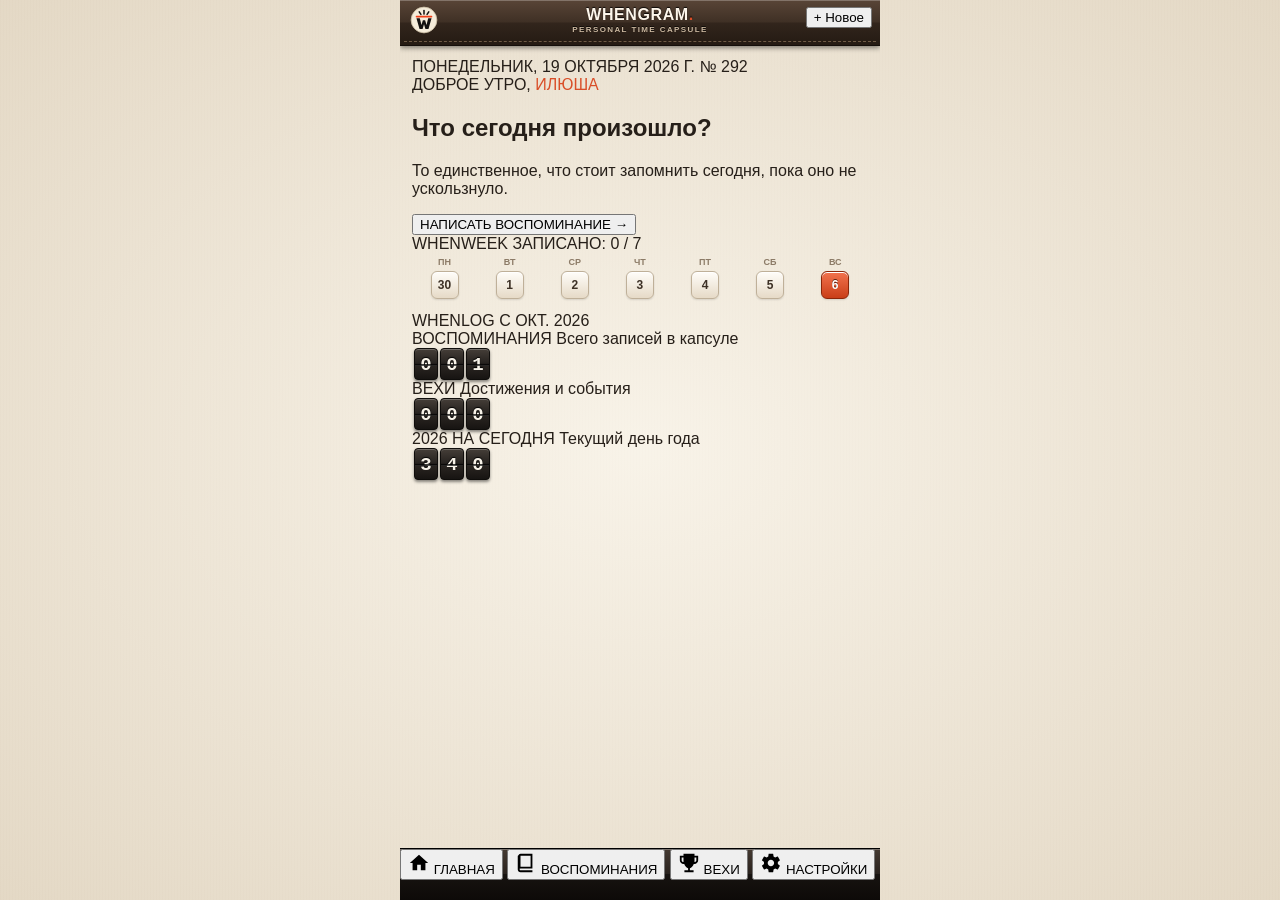
==== commit 59afc2f5: "Update index.html" ====
--- a/index.html
+++ b/index.html
@@ -3,660 +3,726 @@
 <head>
   <meta charset="utf-8">
   <title>Whengram</title>
-  <!-- Настройки специально под экран iPhone 4s (320x480 / 640x960 Retina) и iOS 6.1.3 -->
   <meta name="viewport" content="width=device-width, initial-scale=1.0, maximum-scale=1.0, minimum-scale=1.0, user-scalable=no">
   <meta name="apple-mobile-web-app-capable" content="yes">
   <meta name="apple-mobile-web-app-status-bar-style" content="black">
   <meta name="apple-mobile-web-app-title" content="Whengram">
   <meta name="format-detection" content="telephone=no">
 
-  <!-- Ссылка на иконку для рабочего стола iOS 6 (генерируется автоматически скриптом ниже) -->
-  <link id="ios-touch-icon" rel="apple-touch-icon-precomposed" sizes="114x114" href="">
+  <!-- Иконка для рабочего стола iOS 6 (генерируется ниже точь-в-точь по оригиналу 208.png) -->
+  <link id="apple-icon-link" rel="apple-touch-icon-precomposed" sizes="114x114" href="">
   <link rel="stylesheet" href="style.css">
 
-  <!-- Авто-генератор ровной глянцевой иконки iOS 6 (114x114 Retina для iPhone 4s) -->
   <script type="text/javascript">
+    /* Генератор Retina-иконки 114x114 на основе оригинального логотипа (W + красная полоса + 3 луча) */
     (function() {
       try {
-        var canvas = document.createElement('canvas');
-        canvas.width = 114;
-        canvas.height = 114;
-        var ctx = canvas.getContext('2d');
-
-        // 1. Тёмно-кожаная/графитовая подложка с тёплым градиентом
-        var bgGrad = ctx.createLinearGradient(0, 0, 0, 114);
-        bgGrad.addColorStop(0, '#3a3028');
-        bgGrad.addColorStop(0.5, '#241d18');
-        bgGrad.addColorStop(1, '#14100d');
-        ctx.fillStyle = bgGrad;
+        var c = document.createElement('canvas');
+        c.width = 114;
+        c.height = 114;
+        var ctx = c.getContext('2d');
+
+        // 1. Тёмный графитово-кожаный корпус иконки
+        var bg = ctx.createLinearGradient(0, 0, 0, 114);
+        bg.addColorStop(0, '#2c2825');
+        bg.addColorStop(0.5, '#1a1715');
+        bg.addColorStop(1, '#0a0908');
+        ctx.fillStyle = bg;
         ctx.fillRect(0, 0, 114, 114);
 
-        // 2. Тонкая кожаная текстура в полоску
-        ctx.fillStyle = 'rgba(255, 255, 255, 0.025)';
-        for (var y = 0; y < 114; y += 3) {
-          ctx.fillRect(0, y, 114, 1);
-        }
-
-        // 3. Внутренняя золотисто-кремовая рамка (строчка iOS 6)
-        ctx.strokeStyle = 'rgba(224, 185, 138, 0.35)';
+        // 2. Тонкая внутренняя рамка iOS 6
+        ctx.strokeStyle = 'rgba(255, 240, 220, 0.16)';
         ctx.lineWidth = 2;
-        ctx.strokeRect(5, 5, 104, 104);
-
-        // 4. Кремовый медальон в центре (как в логотипе Whengram)
+        ctx.strokeRect(3, 3, 108, 108);
+
+        // 3. Тень под центральным кремовым кругом
+        ctx.save();
         ctx.beginPath();
-        ctx.arc(57, 60, 36, 0, Math.PI * 2, false);
-        var circleGrad = ctx.createLinearGradient(0, 24, 0, 96);
-        circleGrad.addColorStop(0, '#fffaf0');
-        circleGrad.addColorStop(1, '#e4d5be');
+        ctx.arc(57, 59, 43, 0, Math.PI * 2, false);
+        ctx.fillStyle = 'rgba(0, 0, 0, 0.65)';
+        ctx.fill();
+        ctx.restore();
+
+        // 4. Объёмный кремовый круг (точно как на оригинальном лого)
+        ctx.beginPath();
+        ctx.arc(57, 57, 42, 0, Math.PI * 2, false);
+        var circleGrad = ctx.createLinearGradient(0, 15, 0, 99);
+        circleGrad.addColorStop(0, '#fffdf7');
+        circleGrad.addColorStop(0.7, '#f5ebd8');
+        circleGrad.addColorStop(1, '#e0d0b6');
         ctx.fillStyle = circleGrad;
         ctx.fill();
-        ctx.lineWidth = 2;
-        ctx.strokeStyle = '#c85a32';
+        ctx.lineWidth = 1.5;
+        ctx.strokeStyle = '#ffffff';
         ctx.stroke();
 
-        // 5. Корона над медальоном (оранжево-терракотовая)
-        ctx.fillStyle = '#e05a2b';
+        // 5. Три луча сверху (капсулы с круглыми краями)
+        ctx.strokeStyle = '#141210';
+        ctx.lineCap = 'round';
+        ctx.lineWidth = 4.5;
+
+        // Центральный луч
         ctx.beginPath();
-        ctx.moveTo(41, 24);
-        ctx.lineTo(45, 13);
-        ctx.lineTo(57, 20);
-        ctx.lineTo(69, 13);
-        ctx.lineTo(73, 24);
+        ctx.moveTo(57, 25);
+        ctx.lineTo(57, 36);
+        ctx.stroke();
+
+        // Левый луч под углом
+        ctx.beginPath();
+        ctx.moveTo(43, 29);
+        ctx.lineTo(48, 37);
+        ctx.stroke();
+
+        // Правый луч под углом
+        ctx.beginPath();
+        ctx.moveTo(71, 29);
+        ctx.lineTo(66, 37);
+        ctx.stroke();
+
+        // 6. Ярко-красная горизонтальная линия
+        ctx.strokeStyle = '#f03e18';
+        ctx.lineWidth = 4.2;
+        ctx.beginPath();
+        ctx.moveTo(34, 44);
+        ctx.lineTo(80, 44);
+        ctx.stroke();
+
+        // 7. Жирная геометрическая буква W
+        ctx.fillStyle = '#12100e';
+        ctx.beginPath();
+        ctx.moveTo(34, 49);
+        ctx.lineTo(44, 49);
+        ctx.lineTo(49, 69);
+        ctx.lineTo(53.5, 55);
+        ctx.lineTo(60.5, 55);
+        ctx.lineTo(65, 69);
+        ctx.lineTo(70, 49);
+        ctx.lineTo(80, 49);
+        ctx.lineTo(71, 82);
+        ctx.lineTo(61, 82);
+        ctx.lineTo(57, 68);
+        ctx.lineTo(53, 82);
+        ctx.lineTo(43, 82);
         ctx.closePath();
         ctx.fill();
 
-        // 6. Буква W внутри медальона
-        ctx.fillStyle = '#231c16';
-        ctx.font = 'bold 38px Georgia, serif';
-        ctx.textAlign = 'center';
-        ctx.textBaseline = 'middle';
-        ctx.fillText('W', 57, 62);
-
-        // 7. Фирменный верхний стеклянный блик iOS 6
-        var gloss = ctx.createLinearGradient(0, 0, 0, 58);
-        gloss.addColorStop(0, 'rgba(255, 255, 255, 0.42)');
-        gloss.addColorStop(1, 'rgba(255, 255, 255, 0.04)');
+        // 8. Верхний стеклянный блик Apple iOS 6
+        var gloss = ctx.createLinearGradient(0, 0, 0, 56);
+        gloss.addColorStop(0, 'rgba(255, 255, 255, 0.38)');
+        gloss.addColorStop(0.6, 'rgba(255, 255, 255, 0.10)');
+        gloss.addColorStop(1, 'rgba(255, 255, 255, 0.0)');
         ctx.fillStyle = gloss;
         ctx.beginPath();
         ctx.moveTo(0, 0);
         ctx.lineTo(114, 0);
-        ctx.lineTo(114, 48);
-        ctx.quadraticCurveTo(57, 64, 0, 48);
+        ctx.lineTo(114, 46);
+        ctx.quadraticCurveTo(57, 62, 0, 46);
         ctx.closePath();
         ctx.fill();
 
-        var link = document.getElementById('ios-touch-icon');
-        if (link) {
-          link.href = canvas.toDataURL('image/png');
-        }
+        var link = document.getElementById('apple-icon-link');
+        if (link) link.href = c.toDataURL('image/png');
       } catch (e) {}
     })();
   </script>
 </head>
 <body class="theme-cream">
 
-  <!-- ОБЁРТКА ВСЕГО ПРИЛОЖЕНИЯ -->
-  <div id="app- shell" class="app-shell">
-
-    <!-- ВЕРХНИЙ НАВИГАЦИОННЫЙ БАР В СТИЛЕ iOS 6 -->
+  <div id="app-shell" class="app-shell">
+
+    <!-- ==========================================
+         ВЕРХНИЙ КОЖАНЫЙ НАВИГАЦИОННЫЙ БАР iOS 6
+         ========================================== -->
     <header id="top-navbar" class="ios6-navbar">
+      <div class="navbar-stitch-top"></div>
+
       <div class="navbar-left">
-        <div class="brand-badge" id="nav-logo-btn">
-          <span class="brand-crown">&#9813;</span>
-          <span class="brand-w">W</span>
-        </div>
-      </div>
+        <!-- Точный SVG-логотип Whengram в скевоморфной оправе -->
+        <div class="brand-medallion" id="nav-logo-btn">
+          <svg viewBox="0 0 100 100" width="28" height="28">
+            <circle cx="50" cy="50" r="46" fill="#f5ecda" stroke="#c9bba3" stroke-width="3"/>
+            <line x1="50" y1="16" x2="50" y2="29" stroke="#141210" stroke-width="5.5" stroke-linecap="round"/>
+            <line x1="33" y1="21" x2="39" y2="30" stroke="#141210" stroke-width="5.5" stroke-linecap="round"/>
+            <line x1="67" y1="21" x2="61" y2="30" stroke="#141210" stroke-width="5.5" stroke-linecap="round"/>
+            <line x1="23" y1="38" x2="77" y2="38" stroke="#f03e18" stroke-width="5.5" stroke-linecap="round"/>
+            <path d="M 23 44 L 35 44 L 41 68 L 46 51 L 54 51 L 59 68 L 65 44 L 77 44 L 66 82 L 55 82 L 50 65 L 45 82 L 34 82 Z" fill="#141210"/>
+          </svg>
+        </div>
+      </div>
+
       <div class="navbar-center">
         <h1 id="navbar-title" class="navbar-title">WHENGRAM<span class="accent-dot">.</span></h1>
         <div id="navbar-subtitle" class="navbar-subtitle">PERSONAL TIME CAPSULE</div>
       </div>
+
       <div class="navbar-right">
-        <button type="button" id="navbar-action-btn" class="ios6-nav-btn">+ Новое</button>
-      </div>
+        <button type="button" id="navbar-action-btn" class="ios6-bevel-btn">
+          <span class="plus-glyph">+</span> Новое
+        </button>
+      </div>
+
+      <div class="navbar-stitch-bottom"></div>
     </header>
 
-    <!-- ОСНОВНАЯ ПРОКРУЧИВАЕМАЯ ОБЛАСТЬ ЭКРАНОВ -->
+    <!-- ==========================================
+         ОСНОВНАЯ ОБЛАСТЬ КОНТЕНТА
+         ========================================== -->
     <main id="main-scroll" class="main-scroll">
 
-      <!-- ==========================================
-           ВКЛАДКА 1: ГЛАВНАЯ (HOME)
-           ========================================== -->
+      <!-- ВКЛАДКА 1: ГЛАВНАЯ -->
       <section id="tab-home" class="tab-view active">
-        <!-- Полоска сегодняшней даты и номера дня -->
-        <div class="home-date-strip">
-          <span id="home-current-date" class="home-date-text">ПОНЕДЕЛЬНИК, 19 ОКТЯБРЯ 2026 Г.</span>
-          <span id="home-day-number" class="home-day-badge">№ 292</span>
-        </div>
-
-        <!-- Карточка приветствия (показывается, если сегодня ещё нет записи) -->
-        <div id="home-prompt-card" class="skeuo-card paper-card">
-          <div class="card-pin"></div>
-          <div class="greeting-line">
-            <span id="home-greeting-time">ДОБРЫЙ ДЕНЬ,</span>
-            <span id="home-greeting-name" class="accent-text">ИЛЮША</span>
-          </div>
-          <h2 class="hero-question">Что сегодня произошло?</h2>
-          <p class="hero-subtext">То единственное, что стоит запомнить сегодня, пока оно не ускользнуло.</p>
-          <button type="button" id="btn-write-today" class="ios6-primary-btn">
-            <span>НАПИСАТЬ ВОСПОМИНАНИЕ</span>
-            <span class="btn-arrow">&rarr;</span>
-          </button>
-        </div>
-
-        <!-- Карточка сегодняшнего воспоминания (Полароид, если запись за сегодня уже есть) -->
-        <div id="home-today-card" class="skeuo-card polaroid-card hidden">
-          <div class="polaroid-top-bar">
-            <span class="polaroid-tag">ЗАПИСЬ ЗА СЕГОДНЯ</span>
-            <span id="today-card-mood" class="mood-pill mood-positive">● ХОРОШО</span>
-          </div>
-          <div id="today-card-photo-wrap" class="polaroid-photo-frame hidden">
+
+        <!-- Металлическая плашка текущей даты и дня года -->
+        <div class="date-metal-bar">
+          <span id="home-current-date" class="date-bar-left">ПОНЕДЕЛЬНИК, 19 ОКТЯБРЯ 2026 Г.</span>
+          <span id="home-day-number" class="date-bar-right">№ 292</span>
+        </div>
+
+        <!-- Карточка-приглашение (если за сегодня записи ещё нет) -->
+        <div id="home-prompt-card" class="paper-sheet-card">
+          <div class="sheet-top-holes">
+            <span></span><span></span><span></span><span></span><span></span><span></span>
+          </div>
+          <div class="sheet-inner">
+            <div class="greeting-kicker">
+              <span id="home-greeting-time">ДОБРОЕ УТРО,</span>
+              <span id="home-greeting-name" class="accent-text">ИЛЮША</span>
+            </div>
+            <h2 class="sheet-headline">Что сегодня произошло?</h2>
+            <p class="sheet-lead">То единственное, что стоит запомнить сегодня, пока оно не ускользнуло.</p>
+
+            <button type="button" id="btn-write-today" class="ios6-hero-btn">
+              <span class="hero-btn-label">НАПИСАТЬ ВОСПОМИНАНИЕ</span>
+              <span class="hero-btn-circle">&rarr;</span>
+            </button>
+          </div>
+        </div>
+
+        <!-- Полароидная карточка (если запись за сегодня уже создана) -->
+        <div id="home-today-card" class="polaroid-sheet-card hidden">
+          <div class="polaroid-tape"></div>
+          <div class="polaroid-header">
+            <span class="polaroid-badge-label">ЗАПИСЬ ЗА СЕГОДНЯ</span>
+            <span id="today-card-mood" class="mood-led-pill mood-positive">
+              <i class="led-dot"></i> ХОРОШО
+            </span>
+          </div>
+
+          <div id="today-card-photo-wrap" class="polaroid-well hidden">
             <img id="today-card-photo" src="" alt="Фото дня">
-          </div>
-          <div id="today-card-text" class="polaroid-caption"></div>
-
-          <!-- Встроенный ретро-плеер Last.fm для сегодняшней записи -->
-          <div id="today-lastfm-box" class="lastfm-cassette hidden"></div>
-
-          <div class="polaroid-footer">
-            <span id="today-card-time" class="polaroid-time">21:00</span>
-            <button type="button" id="btn-edit-today" class="ios6-small-btn">✎ ИЗМЕНИТЬ</button>
-          </div>
-        </div>
-
-        <!-- Блок WHENWEEK (Полоска дней недели) -->
-        <div class="skeuo-section">
-          <div class="section-header-row">
-            <span class="section-label">WHENWEEK</span>
-            <span id="whenweek-count" class="section-meta">ЗАПИСАНО: 0 / 7</span>
-          </div>
-          <div id="whenweek-strip" class="whenweek-strip">
-            <!-- Генерируется скриптом (ПН ВТ СР ЧТ ПТ СБ ВС) -->
-          </div>
-        </div>
-
-        <!-- Блок WHENLOG с МЕХАНИЧЕСКИМИ СЧЁТЧИКАМИ (Flip-Clock) -->
-        <div class="skeuo-section">
-          <div class="section-header-row">
-            <span class="section-label">WHENLOG</span>
-            <span id="whenlog-since" class="section-meta">КАПСУЛА ВРЕМЕНИ</span>
-          </div>
-
-          <div class="whenlog-board">
-            <div class="log-row">
-              <div class="log-title-wrap">
-                <span class="log-title">ВОСПОМИНАНИЯ</span>
-                <span class="log-desc">Сохранено дней</span>
+            <div class="photo-inner-gloss"></div>
+          </div>
+
+          <div id="today-card-text" class="polaroid-story-text"></div>
+
+          <!-- Виджет кассетного/винилового плеера Last.fm -->
+          <div id="today-lastfm-box" class="ipod-mini-widget hidden"></div>
+
+          <div class="polaroid-bottom-row">
+            <span id="today-card-time" class="stamp-time">21:00</span>
+            <button type="button" id="btn-edit-today" class="ios6-chrome-btn">Изменить</button>
+          </div>
+        </div>
+
+        <!-- Блок WHENWEEK (Календарная лента недели с индикаторами) -->
+        <div class="skeuo-panel">
+          <div class="panel-header">
+            <span class="panel-title">WHENWEEK</span>
+            <span id="whenweek-count" class="panel-badge">ЗАПИСАНО: 0</span>
+          </div>
+          <div id="whenweek-strip" class="whenweek-rack"></div>
+        </div>
+
+        <!-- Блок WHENLOG (Настоящие механические перекидные счётчики Flip-Clock) -->
+        <div class="skeuo-panel">
+          <div class="panel-header">
+            <span class="panel-title">WHENLOG</span>
+            <span id="whenlog-since" class="panel-badge">С ОКТ. 2026</span>
+          </div>
+
+          <div class="mechanical-board">
+            <div class="mech-row">
+              <div class="mech-labels">
+                <span class="mech-main-label">ВОСПОМИНАНИЯ</span>
+                <span class="mech-sub-label">Всего записей в капсуле</span>
               </div>
-              <div id="flip-memories" class="flip-counter">
-                <span class="flip-digit">0</span>
-                <span class="flip-digit">0</span>
-                <span class="flip-digit">1</span>
+              <div id="flip-memories" class="flip-rig"></div>
+            </div>
+
+            <div class="mech- groove-divider"></div>
+
+            <div class="mech-row">
+              <div class="mech-labels">
+                <span class="mech-main-label">ВЕХИ</span>
+                <span class="mech-sub-label">Достижения и события</span>
               </div>
-            </div>
-
-            <div class="log-divider"></div>
-
-            <div class="log-row">
-              <div class="log-title-wrap">
-                <span class="log-title">ВЕХИ</span>
-                <span class="log-desc">Ключевые события</span>
+              <div id="flip-events" class="flip-rig"></div>
+            </div>
+
+            <div class="mech-groove-divider"></div>
+
+            <div class="mech-row">
+              <div class="mech-labels">
+                <span id="log-year-label" class="mech-main-label">2026 НА СЕГОДНЯ</span>
+                <span class="mech-sub-label">Текущий день года</span>
               </div>
-              <div id="flip-events" class="flip-counter">
-                <span class="flip-digit">0</span>
-                <span class="flip-digit">0</span>
-                <span class="flip-digit">0</span>
-              </div>
-            </div>
-
-            <div class="log-divider"></div>
-
-            <div class="log-row">
-              <div class="log-title-wrap">
-                <span id="log-year-label" class="log-title">2026 НА СЕГОДНЯ</span>
-                <span class="log-desc">День текущего года</span>
-              </div>
-              <div id="flip-day-of-year" class="flip-counter flip-accent">
-                <span class="flip-digit">2</span>
-                <span class="flip-digit">9</span>
-                <span class="flip-digit">2</span>
-              </div>
-            </div>
-          </div>
-        </div>
+              <div id="flip-day-of-year" class="flip-rig flip-rig-orange"></div>
+            </div>
+          </div>
+        </div>
+
       </section>
 
-      <!-- ==========================================
-           ВКЛАДКА 2: ВОСПОМИНАНИЯ + ПОЛКА iBOOKS
-           ========================================== -->
+      <!-- ВКЛАДКА 2: ВОСПОМИНАНИЯ И ПОЛКА iBOOKS -->
       <section id="tab-memories" class="tab-view">
-        <!-- Верхняя панель поиска и фильтра -->
-        <div class="search-toolbar">
-          <div class="ios6-search-wrap">
-            <span class="search-icon">&#128269;</span>
-            <input type="text" id="memories-search-input" class="ios6-search-input" placeholder="Поиск воспоминаний...">
-          </div>
-          <select id="memories-mood-filter" class="ios6-select-btn" title="Фильтр настроения">
-            <option value="all">Все</option>
-            <option value="positive">Хорошо</option>
-            <option value="neutral">Ровно</option>
-            <option value="negative">Тяжело</option>
-            <option value="photo">С фото</option>
-          </select>
-        </div>
-
-        <!-- Переключатель режима: Список ИЛИ Книжная полка iBooks (WhenShelf) -->
-        <div class="ios6-segmented-control">
-          <button type="button" id="view-btn-list" class="seg-btn active">Лента записей</button>
-          <button type="button" id="view-btn-shelf" class="seg-btn">Полка iBooks</button>
-        </div>
-
-        <!-- Подзаголовок выбранного фильтра (например, выбранный том с полки) -->
-        <div id="shelf-active-filter-bar" class="shelf-filter-banner hidden">
-          <span id="shelf-filter-title">Книга: 2026 год</span>
-          <button type="button" id="btn-reset-shelf-filter" class="ios6-mini-btn">Показать все</button>
-        </div>
-
-        <!-- РЕЖИМ 1: Лента воспоминаний по месяцам -->
-        <div id="memories-list-container" class="memories-list-container">
-          <!-- Карточки генерируются через app.js -->
-        </div>
-
-        <!-- РЕЖИМ 2: Деревянная книжная полка iBooks (WHENSHELF) -->
-        <div id="whenshelf-container" class="whenshelf-wrapper hidden">
-          <div class="shelf-header-card">
-            <div class="shelf-header-top">
-              <div>
-                <h3 class="shelf-brand">WHENSHELF<span class="accent-dot">.</span></h3>
-                <p id="shelf-total-summary" class="shelf-subtitle">У КАЖДОГО ВРЕМЕНИ СВОЯ КНИГА</p>
-              </div>
-              <!-- Переключатель полок: По годам / По месяцам -->
-              <div class="shelf-mode-switch">
-                <button type="button" id="shelf-by-year" class="shelf-mode-btn active">По годам</button>
-                <button type="button" id="shelf-by-month" class="shelf-mode-btn">По месяцам</button>
-              </div>
-            </div>
-          </div>
-
-          <!-- Сама деревянная полка iBooks с томами -->
-          <div id="ibooks-wooden-shelf" class="ibooks-shelf">
-            <!-- Деревянные ярусы и корешки/обложки книг генерируются в app.js -->
-          </div>
-        </div>
-
-        <!-- Нижний баннер быстрого перехода к полке (как в оригинальном Whengram) -->
-        <div id="bottom-whenshelf-teaser" class="whenshelf-teaser">
-          <div class="teaser-left">
-            <span class="teaser-title">WHENSHELF<span class="accent-dot">.</span></span>
-            <span class="teaser-sub">ОТКРЫТЬ КНИЖНУЮ ПОЛКУ ПО ГОДАМ И МЕСЯЦАМ</span>
-          </div>
-          <div class="teaser-books-icon">&#128218;</div>
-        </div>
+
+        <!-- Вдавленная строка поиска iOS 6 + фильтр -->
+        <div class="ios6-search-bar">
+          <div class="search-field-well">
+            <svg class="search-svg" viewBox="0 0 20 20" width="14" height="14">
+              <circle cx="8.5" cy="8.5" r="5.5" fill="none" stroke="#7d6e5d" stroke-width="2.2"/>
+              <line x1="12.8" y1="12.8" x2="17.5" y2="17.5" stroke="#7d6e5d" stroke-width="2.4" stroke-linecap="round"/>
+            </svg>
+            <input type="text" id="memories-search-input" class="search-well-input" placeholder="Поиск воспоминаний...">
+          </div>
+          <div class="search-filter-wrap">
+            <select id="memories-mood-filter" class="ios6-filter-select">
+              <option value="all">Все</option>
+              <option value="positive">Хорошо</option>
+              <option value="neutral">Ровно</option>
+              <option value="negative">Тяжело</option>
+              <option value="photo">С фото</option>
+            </select>
+          </div>
+        </div>
+
+        <!-- Объёмный переключатель: Лента / Книжная полка iBooks -->
+        <div class="ios6-segmented">
+          <button type="button" id="view-btn-list" class="seg-pill active">Хроника по дням</button>
+          <button type="button" id="view-btn-shelf" class="seg-pill">Книжная полка iBooks</button>
+        </div>
+
+        <!-- Плашка активного фильтра, если открыли книгу с полки -->
+        <div id="shelf-active-filter-bar" class="active-book-banner hidden">
+          <span id="shelf-filter-title">Открыт том: 2026</span>
+          <button type="button" id="btn-reset-shelf-filter" class="ios6-chrome-btn">Закрыть книгу</button>
+        </div>
+
+        <!-- СПИСОК ВОСПОМИНАНИЙ -->
+        <div id="memories-list-container" class="memories-feed"></div>
+
+        <!-- ДЕРЕВЯННАЯ ПОЛКА iBOOKS (ПО ГОДАМ И ПО МЕСЯЦАМ) -->
+        <div id="whenshelf-container" class="ibooks-cabinet hidden">
+          <div class="cabinet-crown">
+            <div class="crown-left">
+              <span class="crown-title">WHENSHELF<span class="accent-dot">.</span></span>
+              <span id="shelf-total-summary" class="crown-sub">У КАЖДОГО ВРЕМЕНИ СВОЯ КНИГА</span>
+            </div>
+            <div class="crown-switch">
+              <button type="button" id="shelf-by-year" class="crown-btn active">Годы</button>
+              <button type="button" id="shelf-by-month" class="crown-btn">Месяцы</button>
+            </div>
+          </div>
+
+          <div id="ibooks-wooden-shelf" class="wooden-bookcase"></div>
+        </div>
+
+        <!-- Нижняя плашка быстрого перехода к полке WHENSHELF -->
+        <div id="bottom-whenshelf-teaser" class="whenshelf-dock-card">
+          <div class="dock-card-text">
+            <span class="dock-card-brand">WHENSHELF<span class="accent-dot">.</span></span>
+            <span class="dock-card-caption">ВСЕ ВОСПОМИНАНИЯ НА КНИЖНОЙ ПОЛКЕ</span>
+          </div>
+          <div class="dock-card-spines">
+            <i class="spine-bar s1"></i>
+            <i class="spine-bar s2"></i>
+            <i class="spine-bar s3"></i>
+          </div>
+        </div>
+
       </section>
 
-      <!-- ==========================================
-           ВКЛАДКА 3: ВЕХИ (MILESTONES / EVENTS)
-           ========================================== -->
+      <!-- ВКЛАДКА 3: ВЕХИ (MILESTONES) -->
       <section id="tab-events" class="tab-view">
-        <div class="search-toolbar">
-          <div class="ios6-search-wrap full-width">
-            <span class="search-icon">&#128269;</span>
-            <input type="text" id="events-search-input" class="ios6-search-input" placeholder="Поиск вех и достижений...">
-          </div>
-        </div>
-
-        <!-- Список вех или пустое состояние -->
-        <div id="events-list-container" class="events-list-container">
-          <!-- Генерируется в app.js -->
-        </div>
+        <div class="ios6-search-bar single-search">
+          <div class="search-field-well full-well">
+            <svg class="search-svg" viewBox="0 0 20 20" width="14" height="14">
+              <circle cx="8.5" cy="8.5" r="5.5" fill="none" stroke="#7d6e5d" stroke-width="2.2"/>
+              <line x1="12.8" y1="12.8" x2="17.5" y2="17.5" stroke="#7d6e5d" stroke-width="2.4" stroke-linecap="round"/>
+            </svg>
+            <input type="text" id="events-search-input" class="search-well-input" placeholder="Поиск вех и достижений...">
+          </div>
+        </div>
+
+        <div id="events-list-container" class="events-feed"></div>
       </section>
 
-      <!-- ==========================================
-           ВКЛАДКА 4: НАСТРОЙКИ (SETTINGS)
-           ========================================== -->
+      <!-- ВКЛАДКА 4: НАСТРОЙКИ -->
       <section id="tab-settings" class="tab-view">
-        <!-- Шапка логотипа в настройках -->
-        <div class="settings-hero">
-          <div class="settings-logo-big">
-            <span class="settings-crown">&#9813;</span>
-            <span class="settings-w">W</span>
-          </div>
-          <h2 class="settings-app-name">WHENGRAM<span class="accent-dot">.</span></h2>
-          <p class="settings-app-tag">iOS 6 SKEUOMORPHIC EDITION • iPHONE 4S</p>
-        </div>
-
-        <!-- Группа 1: Профиль -->
-        <div class="ios6-group-title">ПРОФИЛЬ</div>
-        <div class="ios6-grouped-table">
-          <div class="ios6-cell">
-            <div class="cell-left">
-              <span class="cell-title">Ваше имя</span>
-              <span class="cell-sub">Отображается на главной и в бэкапе</span>
-            </div>
-            <div class="cell-right">
-              <input type="text" id="setting-profile-name" class="ios6-inline-input" value="Илюша" placeholder="Имя">
-            </div>
-          </div>
-          <div class="ios6-cell">
-            <div class="cell-left">
-              <span class="cell-title">Время записи</span>
-              <span class="cell-sub">Отметка времени в профиле</span>
-            </div>
-            <div class="cell-right">
-              <input type="text" id="setting-reminder-time" class="ios6-inline-input small-input" value="21:00" placeholder="21:00">
-            </div>
-          </div>
-        </div>
-
-        <!-- Группа 2: Оформление iOS 6 -->
-        <div class="ios6-group-title">ДИЗАЙН И ТЕМА (iOS 6)</div>
-        <div class="ios6-grouped-table">
-          <div class="ios6-cell">
-            <div class="cell-left">
-              <span class="cell-title">Кремовая бумага</span>
-              <span class="cell-sub">ВЫКЛ = Тёмный лён и кожа iOS 6</span>
-            </div>
-            <div class="cell-right">
-              <!-- Классический выпуклый тумблер ON/OFF из iOS 6 -->
-              <button type="button" id="toggle-cream-theme" class="ios6-switch active" aria-label="Переключить тему">
-                <span class="switch-track">
-                  <span class="switch-on">ON</span>
-                  <span class="switch-off">OFF</span>
-                  <span class="switch-knob"></span>
+
+        <div class="settings-emblem-box">
+          <div class="emblem-pedestal">
+            <svg viewBox="0 0 100 100" width="54" height="54">
+              <circle cx="50" cy="50" r="46" fill="#f5ecda" stroke="#d94e28" stroke-width="3.5"/>
+              <line x1="50" y1="16" x2="50" y2="29" stroke="#141210" stroke-width="5.5" stroke-linecap="round"/>
+              <line x1="33" y1="21" x2="39" y2="30" stroke="#141210" stroke-width="5.5" stroke-linecap="round"/>
+              <line x1="67" y1="21" x2="61" y2="30" stroke="#141210" stroke-width="5.5" stroke-linecap="round"/>
+              <line x1="23" y1="38" x2="77" y2="38" stroke="#f03e18" stroke-width="5.5" stroke-linecap="round"/>
+              <path d="M 23 44 L 35 44 L 41 68 L 46 51 L 54 51 L 59 68 L 65 44 L 77 44 L 66 82 L 55 82 L 50 65 L 45 82 L 34 82 Z" fill="#141210"/>
+            </svg>
+          </div>
+          <h2 class="emblem-title">WHENGRAM<span class="accent-dot">.</span></h2>
+          <p class="emblem-sub">PERSONAL TIME CAPSULE • iOS 6.1.3</p>
+        </div>
+
+        <div class="ios6-section-label">ПРОФИЛЬ</div>
+        <div class="ios6-inset-group">
+          <div class="ios6-row">
+            <div class="row-info">
+              <span class="row-name">Имя владельца</span>
+              <span class="row-hint">Приветствие на главном экране</span>
+            </div>
+            <div class="row-control">
+              <input type="text" id="setting-profile-name" class="ios6-field-right" value="Илюша">
+            </div>
+          </div>
+          <div class="ios6-row">
+            <div class="row-info">
+              <span class="row-name">Напоминание</span>
+              <span class="row-hint">Отметка времени в дневнике</span>
+            </div>
+            <div class="row-control">
+              <input type="text" id="setting-reminder-time" class="ios6-field-right" value="21:00">
+            </div>
+          </div>
+        </div>
+
+        <div class="ios6-section-label">ОФОРМЛЕНИЕ</div>
+        <div class="ios6-inset-group">
+          <div class="ios6-row">
+            <div class="row-info">
+              <span class="row-name">Тёплая кремовая бумага</span>
+              <span class="row-hint">Выкл = Тёмный графитовый лён iOS 6</span>
+            </div>
+            <div class="row-control">
+              <button type="button" id="toggle-cream-theme" class="ios6-toggle-switch active">
+                <span class="toggle-inner">
+                  <b class="t-on">ON</b>
+                  <b class="t-off">OFF</b>
+                  <i class="t-thumb"></i>
                 </span>
               </button>
             </div>
           </div>
         </div>
 
-        <!-- Группа 3: Интеграция с Last.fm -->
-        <div class="ios6-group-title">САУНДТРЕК ДНЯ (LAST.FM)</div>
-        <div class="ios6-grouped-table">
-          <div class="ios6-cell">
-            <div class="cell-left">
-              <span class="cell-title">Ник в Last.fm</span>
-              <span class="cell-sub">Самая прослушиваемая песня за день</span>
-            </div>
-            <div class="cell-right">
-              <input type="text" id="setting-lastfm-user" class="ios6-inline-input" placeholder="Твой ник">
-            </div>
-          </div>
-          <div class="ios6-cell">
-            <div class="cell-left">
-              <span class="cell-title">API-ключ Last.fm</span>
-              <span class="cell-sub">Встроен рабочий ключ (можно свой)</span>
-            </div>
-            <div class="cell-right">
-              <input type="text" id="setting-lastfm-key" class="ios6-inline-input" placeholder="По умолчанию">
-            </div>
-          </div>
-          <div class="ios6-cell cell-action">
-            <button type="button" id="btn-save-settings" class="ios6-metal-btn full-width">
-              &#10004; Сохранить настройки профиля и Last.fm
+        <div class="ios6-section-label">СИНХРОНИЗАЦИЯ С LAST.FM</div>
+        <div class="ios6-inset-group">
+          <div class="ios6-row">
+            <div class="row-info">
+              <span class="row-name">Никнейм Last.fm</span>
+              <span class="row-hint">Автоматический трек дня в заметку</span>
+            </div>
+            <div class="row-control">
+              <input type="text" id="setting-lastfm-user" class="ios6-field-right" placeholder="username">
+            </div>
+          </div>
+          <div class="ios6-row">
+            <div class="row-info">
+              <span class="row-name">API-ключ</span>
+              <span class="row-hint">Оставь пустым для встроенного</span>
+            </div>
+            <div class="row-control">
+              <input type="text" id="setting-lastfm-key" class="ios6-field-right" placeholder="Встроен">
+            </div>
+          </div>
+          <div class="ios6-row row-button-wrap">
+            <button type="button" id="btn-save-settings" class="ios6-action-bar-btn">
+              Сохранить настройки профиля и Last.fm
             </button>
           </div>
         </div>
 
-        <!-- Группа 4: Синхронизация и Резервная копия (ZIP оригинала Whengram) -->
-        <div class="ios6-group-title">РЕЗЕРВНАЯ КОПИЯ (СИНХРОНИЗАЦИЯ С WHENGRAM)</div>
-        <div class="ios6-grouped-table">
-          <div class="ios6-cell cell-vertical">
-            <p class="backup-explain">
-              Полная совместимость с оригинальным <b>Whengram v2.0</b>: архив <code>.zip</code> содержит <code>manifest.json</code> и папку <code>photos/</code> со всеми фотографиями. Песни из Last.fm автоматически дописываются в текст заметки для оригинала и красиво разворачиваются в плеер на iPhone 4s.
+        <div class="ios6-section-label">РЕЗЕРВНАЯ КОПИЯ WHENGRAM (.ZIP / JSON)</div>
+        <div class="ios6-inset-group">
+          <div class="ios6-row row-block">
+            <p class="backup-note">
+              Архив полностью совместим с оригинальным приложением <b>Whengram 2.0</b> (содержит <code>manifest.json</code> и папку <code>photos/</code>).
             </p>
-            <div class="backup-btn-grid">
-              <button type="button" id="btn-export-zip" class="ios6-primary-btn backup-btn">
-                &#11015; Скачать бэкап (.ZIP)
-              </button>
-
-              <label for="input-import-zip" class="ios6-metal-btn backup-btn file-label-btn">
-                &#11014; Загрузить .ZIP или JSON
-              </label>
-              <input type="file" id="input-import-zip" class="hidden-file-input" accept=".zip,.json,application/zip,application/json">
-            </div>
-          </div>
-
-          <!-- Дополнительный способ для iOS 6.1.3 (если Safari без твика ограничивает выбор ZIP из проводника) -->
-          <div class="ios6-cell cell-vertical">
-            <div class="cell-title">Быстрый обмен для iOS 6.1.3 (Текст / Буфер)</div>
-            <span class="cell-sub">На чистой iOS 6 Safari выбирает файлы только из Фотоплёнки. Если нужно перекинуть записи без компьютера, скопируй или вставь код бэкапа здесь:</span>
-            <textarea id="backup-json-textarea" class="ios6-textarea compact-textarea" rows="3" placeholder="Вставь сюда содержимое manifest.json для мгновенного импорта..."></textarea>
-            <div class="backup-btn-grid">
-              <button type="button" id="btn-copy-manifest" class="ios6-metal-btn">Скопировать код</button>
-              <button type="button" id="btn-import-manifest-text" class="ios6-metal-btn">Импортировать код</button>
-            </div>
-          </div>
-        </div>
-
-        <!-- Памятка о том, что мы собираем (как на промо-скрине Whengram) -->
-        <div class="skeuo-receipt">
-          <div class="receipt-title">ЧТО МЫ СОБИРАЕМ<span class="accent-dot">.</span></div>
-          <div class="receipt-row"><span>АККАУНТЫ</span><b>НЕТ</b></div>
-          <div class="receipt-row"><span>ТРЕКЕРЫ И РЕКЛАМА</span><b>0</b></div>
-          <div class="receipt-row"><span>ОФФЛАЙН-БАЗА НА 4S</span><b>ДА</b></div>
-          <div class="receipt-total"><span>ИТОГО</span><b class="accent-text">ВСЕ ДАННЫЕ ТВОИ.</b></div>
-        </div>
+            <div class="two-btn-row">
+              <button type="button" id="btn-export-zip" class="ios6-orange-gloss-btn">Скачать .ZIP</button>
+              <label for="input-import-zip" class="ios6-silver-gloss-btn">Загрузить .ZIP</label>
+              <input type="file" id="input-import-zip" class="hidden-input" accept=".zip,.json,application/zip,application/json">
+            </div>
+          </div>
+
+          <div class="ios6-row row-block">
+            <span class="row-name">Прямой буфер обмена для iOS 6.1.3</span>
+            <span class="row-hint">Если нужно быстро вставить или скопировать manifest.json текстом:</span>
+            <textarea id="backup-json-textarea" class="ios6-carved-textarea" rows="3" placeholder="Код manifest.json..."></textarea>
+            <div class="two-btn-row">
+              <button type="button" id="btn-copy-manifest" class="ios6-silver-gloss-btn">Скопировать</button>
+              <button type="button" id="btn-import-manifest-text" class="ios6-silver-gloss-btn">Импортировать</button>
+            </div>
+          </div>
+        </div>
+
+        <!-- Перфорированный бумажный чек в стиле промо Whengram -->
+        <div class="paper-receipt-ticket">
+          <div class="ticket-zag-top"></div>
+          <div class="ticket-body">
+            <div class="ticket-heading">ЧТО МЫ СОБИРАЕМ<span class="accent-dot">.</span></div>
+            <div class="ticket-line"><span>АККАУНТЫ</span><b>НЕТ</b></div>
+            <div class="ticket-line"><span>ЭЛЕКТРОННАЯ ПОЧТА</span><b>0</b></div>
+            <div class="ticket-line"><span>ТРЕКЕРЫ И РЕКЛАМА</span><b>0</b></div>
+            <div class="ticket-line"><span>ВАШИ ДАННЫЕ В ОБЛАКЕ</span><b>НЕТ</b></div>
+            <div class="ticket-total-line"><span>ИТОГО</span><b>НИЧЕГО<span class="accent-dot">.</span></b></div>
+          </div>
+          <div class="ticket-zag-bottom"></div>
+        </div>
+
       </section>
 
     </main>
 
-    <!-- НИЖНИЙ ГЛЯНЦЕВЫЙ TAB BAR В СТИЛЕ iOS 6 -->
+    <!-- ==========================================
+         НИЖНИЙ ГЛЯНЦЕВЫЙ ДОК-БАР iOS 6 (С SVG-ИКОНКАМИ)
+         ========================================== -->
     <nav id="bottom-tabbar" class="ios6-tabbar">
-      <button type="button" class="tab-item active" data-tab="home">
-        <span class="tab-icon">&#8962;</span>
-        <span class="tab-label">ГЛАВНАЯ</span>
+      <div class="tabbar-glass-shine"></div>
+
+      <button type="button" class="tab-btn active" data-tab="home">
+        <span class="tab-svg-wrap">
+          <svg viewBox="0 0 24 24" width="22" height="22">
+            <path d="M12 3 L2 12 L5 12 L5 20 L10 20 L10 14 L14 14 L14 20 L19 20 L19 12 L22 12 Z" fill="currentColor"/>
+          </svg>
+        </span>
+        <span class="tab-caption">ГЛАВНАЯ</span>
       </button>
-      <button type="button" class="tab-item" data-tab="memories">
-        <span class="tab-icon">&#128214;</span>
-        <span class="tab-label">ВОСПОМИНАНИЯ</span>
+
+      <button type="button" class="tab-btn" data-tab="memories">
+        <span class="tab-svg-wrap">
+          <svg viewBox="0 0 24 24" width="22" height="22">
+            <path d="M4 4 C4 2.9 4.9 2 6 2 L19 2 L19 18 L6 18 C4.9 18 4 18.9 4 20 L4 4 Z M6 16 L17 16 L17 4 L6 4 L6 16 Z M6 20 L19 20 L19 22 L6 22 C4.3 22 3 20.7 3 19 L3 5 C3 3.9 3.9 3 5 3 L5 18 C5 19.1 5.4 20 6 20 Z" fill="currentColor"/>
+          </svg>
+        </span>
+        <span class="tab-caption">ВОСПОМИНАНИЯ</span>
       </button>
-      <button type="button" class="tab-item" data-tab="events">
-        <span class="tab-icon">&#127942;</span>
-        <span class="tab-label">ВЕХИ</span>
+
+      <button type="button" class="tab-btn" data-tab="events">
+        <span class="tab-svg-wrap">
+          <svg viewBox="0 0 24 24" width="22" height="22">
+            <path d="M18 2 L6 2 L6 4 L2 4 L2 9 C2 11.2 3.8 13 6 13 L6.8 13 C7.6 15.4 9.5 17.2 11 17.7 L11 20 L7 20 L7 22 L17 22 L17 20 L13 20 L13 17.7 C14.5 17.2 16.4 15.4 17.2 13 L18 13 C20.2 13 22 11.2 22 9 L22 4 L18 4 L18 2 Z M4 9 L4 6 L6 6 L6 11 C4.9 11 4 10.1 4 9 Z M20 9 C20 10.1 19.1 11 18 11 L18 6 L20 6 L20 9 Z" fill="currentColor"/>
+          </svg>
+        </span>
+        <span class="tab-caption">ВЕХИ</span>
       </button>
-      <button type="button" class="tab-item" data-tab="settings">
-        <span class="tab-icon">&#9881;</span>
-        <span class="tab-label">НАСТРОЙКИ</span>
+
+      <button type="button" class="tab-btn" data-tab="settings">
+        <span class="tab-svg-wrap">
+          <svg viewBox="0 0 24 24" width="22" height="22">
+            <path d="M19.4 13 C19.5 12.7 19.5 12.3 19.5 12 C19.5 11.7 19.5 11.3 19.4 11 L21.5 9.3 C21.7 9.1 21.7 8.8 21.6 8.6 L19.6 5.1 C19.5 4.9 19.2 4.8 19 4.9 L16.5 5.9 C16 5.5 15.4 5.1 14.8 4.9 L14.4 2.2 C14.3 2 14.1 1.8 13.9 1.8 L9.9 1.8 C9.6 1.8 9.4 2 9.4 2.2 L9 4.9 C8.4 5.1 7.8 5.5 7.3 5.9 L4.8 4.9 C4.6 4.8 4.3 4.9 4.2 5.1 L2.2 8.6 C2.1 8.8 2.1 9.1 2.3 9.3 L4.4 11 C4.3 11.3 4.3 11.7 4.3 12 C4.3 12.3 4.3 12.7 4.4 13 L2.3 14.7 C2.1 14.9 2.1 15.2 2.2 15.4 L4.2 18.9 C4.3 19.1 4.6 19.2 4.8 19.1 L7.3 18.1 C7.8 18.5 8.4 18.9 9 19.1 L9.4 21.8 C9.4 22 9.6 22.2 9.9 22.2 L13.9 22.2 C14.1 22.2 14.3 22 14.4 21.8 L14.8 19.1 C15.4 18.9 16 18.5 16.5 18.1 L19 19.1 C19.2 19.2 19.5 19.1 19.6 18.9 L21.6 15.4 C21.7 15.2 21.7 14.9 21.5 14.7 L19.4 13 Z M11.9 15.5 C10 15.5 8.4 13.9 8.4 12 C8.4 10.1 10 8.5 11.9 8.5 C13.8 8.5 15.4 10.1 15.4 12 C15.4 13.9 13.8 15.5 11.9 15.5 Z" fill="currentColor"/>
+          </svg>
+        </span>
+        <span class="tab-caption">НАСТРОЙКИ</span>
       </button>
     </nav>
 
   </div>
 
   <!-- ==========================================
-       МОДАЛЬНОЕ ОКНО 1: СОЗДАТЬ / ИЗМЕНИТЬ ВОСПОМИНАНИЕ
+       МОДАЛКА 1: НАПИСАТЬ / ИЗМЕНИТЬ ВОСПОМИНАНИЕ
        ========================================== -->
   <div id="modal-memory" class="ios6-modal hidden">
-    <div class="ios6-modal-sheet">
-      <div class="ios6-navbar modal-navbar">
-        <button type="button" id="btn-close-memory-modal" class="ios6-nav-btn">Отмена</button>
+    <div class="modal-window">
+      <div class="ios6-navbar modal-top-bar">
+        <div class="navbar-stitch-top"></div>
+        <button type="button" id="btn-close-memory-modal" class="ios6-bevel-btn modal-left-btn">Отмена</button>
         <div class="navbar-center">
           <h2 class="navbar-title">ОТМЕТЬТЕ <span class="accent-text">ЭТОТ ДЕНЬ.</span></h2>
         </div>
-        <button type="button" id="btn-save-memory" class="ios6-nav-btn nav-btn-done">Готово</button>
-      </div>
-
-      <div class="modal-body">
+        <button type="button" id="btn-save-memory" class="ios6-bevel-btn btn-orange-done modal-right-btn">Готово</button>
+        <div class="navbar-stitch-bottom"></div>
+      </div>
+
+      <div class="modal-scroll-area">
         <input type="hidden" id="memory-edit-id" value="">
 
-        <!-- Выбор даты записи -->
-        <div class="form-block">
-          <label class="form-label" for="memory-date-input">ДАТА ВОСПОМИНАНИЯ</label>
-          <input type="date" id="memory-date-input" class="ios6-input">
-        </div>
-
-        <!-- Выбор настроения (ХОРОШО / РОВНО / ТЯЖЕЛО) -->
-        <div class="form-block">
-          <label class="form-label">КАК ПРОШЁЛ ВАШ ДЕНЬ?</label>
-          <div class="mood-selector">
-            <button type="button" class="mood-choice active" data-mood="positive">
-              <span class="mood-emoji">&#9786;</span>
-              <span class="mood-name">ХОРОШО</span>
+        <div class="modal-field-group">
+          <label class="field-kicker" for="memory-date-input">ДАТА ЗАПИСИ</label>
+          <input type="date" id="memory-date-input" class="ios6-carved-input">
+        </div>
+
+        <div class="modal-field-group">
+          <label class="field-kicker">КАК ПРОШЁЛ ВАШ ДЕНЬ?</label>
+          <div class="mood-trio-grid">
+            <button type="button" class="mood-pad active" data-mood="positive">
+              <span class="mood-pad-led led-green"></span>
+              <span class="mood-pad-title">ХОРОШО</span>
             </button>
-            <button type="button" class="mood-choice" data-mood="neutral">
-              <span class="mood-emoji">&#9788;</span>
-              <span class="mood-name">РОВНО</span>
+            <button type="button" class="mood-pad" data-mood="neutral">
+              <span class="mood-pad-led led-amber"></span>
+              <span class="mood-pad-title">РОВНО</span>
             </button>
-            <button type="button" class="mood-choice" data-mood="negative">
-              <span class="mood-emoji">&#9785;</span>
-              <span class="mood-name">ТЯЖЕЛО</span>
+            <button type="button" class="mood-pad" data-mood="negative">
+              <span class="mood-pad-led led-red"></span>
+              <span class="mood-pad-title">ТЯЖЕЛО</span>
             </button>
           </div>
         </div>
 
-        <!-- Текст воспоминания -->
-        <div class="form-block">
-          <label class="form-label" for="memory-text-input">ЧТО ПРОИЗОШЛО?</label>
-          <textarea id="memory-text-input" class="ios6-textarea" rows="5" placeholder="То, что стоит запомнить..."></textarea>
-        </div>
-
-        <!-- Саундтрек дня из Last.fm -->
-        <div class="form-block">
-          <div class="label-row">
-            <label class="form-label">САУНДТРЕК ДНЯ (LAST.FM)</label>
-            <button type="button" id="btn-fetch-lastfm" class="ios6-mini-btn">&#9835; Найти топ-трек за этот день</button>
-          </div>
-          <div id="memory-lastfm-preview" class="lastfm-form-box">
-            <span class="lastfm-empty-hint">Нажми «Найти топ-трек» или укажи песню вручную ниже</span>
-          </div>
-          <div class="lastfm-manual-inputs">
-            <input type="text" id="memory-song-title" class="ios6-input half-input" placeholder="Песня (необязательно)">
-            <input type="text" id="memory-song-artist" class="ios6-input half-input" placeholder="Исполнитель">
+        <div class="modal-field-group">
+          <label class="field-kicker" for="memory-text-input">ЧТО ПРОИЗОШЛО?</label>
+          <div class="lined-notepad-wrap">
+            <textarea id="memory-text-input" class="ios6-lined-notepad" rows="5" placeholder="То, что стоит запомнить..."></textarea>
+          </div>
+        </div>
+
+        <!-- Блок Last.fm в окне записи -->
+        <div class="modal-field-group">
+          <div class="kicker-with-btn">
+            <label class="field-kicker">САУНДТРЕК ДНЯ (LAST.FM)</label>
+            <button type="button" id="btn-fetch-lastfm" class="ios6-chrome-btn">&#9835; Подтянуть за день</button>
+          </div>
+          <div id="memory-lastfm-preview" class="lastfm-slot-well">
+            <span class="slot-placeholder">Нажми «Подтянуть за день» или впиши трек ниже</span>
+          </div>
+          <div class="two-col-inputs">
+            <input type="text" id="memory-song-title" class="ios6-carved-input col-half" placeholder="Название песни">
+            <input type="text" id="memory-song-artist" class="ios6-carved-input col-half" placeholder="Исполнитель">
             <input type="hidden" id="memory-song-plays" value="">
             <input type="hidden" id="memory-song-cover" value="">
           </div>
         </div>
 
-        <!-- Прикрепление фотографии (с авто-сжатием под память iPhone 4s) -->
-        <div class="form-block">
-          <label class="form-label">ФОТО (ПО ЖЕЛАНИЮ)</label>
-          <div class="photo-picker-grid">
-            <label for="memory-photo-input" class="ios6-metal-btn photo-upload-label">
-              &#128247; Камера / Медиатека iPhone
+        <div class="modal-field-group">
+          <label class="field-kicker">ФОТОГРАФИЯ (ПО ЖЕЛАНИЮ)</label>
+          <div class="photo-buttons-bar">
+            <label for="memory-photo-input" class="ios6-silver-gloss-btn full-btn">
+              Выбрать фото из Медиатеки / Камеры
             </label>
-            <input type="file" id="memory-photo-input" class="hidden-file-input" accept="image/*">
-            <button type="button" id="btn-remove-photo" class="ios6-danger-btn hidden">Убрать фото</button>
-          </div>
-          <div id="memory-photo-preview-wrap" class="modal-photo-preview hidden">
+            <input type="file" id="memory-photo-input" class="hidden-input" accept="image/*">
+            <button type="button" id="btn-remove-photo" class="ios6-red-gloss-btn hidden">Убрать фотографию</button>
+          </div>
+          <div id="memory-photo-preview-wrap" class="polaroid-well preview-well hidden">
             <img id="memory-photo-preview" src="" alt="Предпросмотр">
           </div>
         </div>
 
-        <!-- Кнопка удаления записи (видна только при редактировании) -->
-        <div id="memory-delete-wrap" class="form-block hidden">
-          <button type="button" id="btn-delete-memory" class="ios6- glossy-red-btn full-width">
-            Удалить это воспоминание
-          </button>
+        <div id="memory-delete-wrap" class="modal-field-group hidden">
+          <button type="button" id="btn-delete-memory" class="ios6-red-gloss-btn">Удалить воспоминание</button>
         </div>
       </div>
     </div>
   </div>
 
   <!-- ==========================================
-       МОДАЛЬНОЕ ОКНО 2: СОЗДАТЬ / ИЗМЕНИТЬ ВЕХУ (EVENT)
+       МОДАЛКА 2: СОЗДАТЬ / ИЗМЕНИТЬ ВЕХУ
        ========================================== -->
   <div id="modal-event" class="ios6-modal hidden">
-    <div class="ios6-modal-sheet">
-      <div class="ios6-navbar modal-navbar">
-        <button type="button" id="btn-close-event-modal" class="ios6-nav-btn">Отмена</button>
+    <div class="modal-window">
+      <div class="ios6-navbar modal-top-bar">
+        <div class="navbar-stitch-top"></div>
+        <button type="button" id="btn-close-event-modal" class="ios6-bevel-btn modal-left-btn">Отмена</button>
         <div class="navbar-center">
-          <h2 class="navbar-title">НОВАЯ <span class="accent-text">ВЕХА.</span></h2>
-        </div>
-        <button type="button" id="btn-save-event" class="ios6-nav-btn nav-btn-done">Готово</button>
-      </div>
-
-      <div class="modal-body">
+          <h2 class="navbar-title">ОТМЕТИТЬ <span class="accent-text">ВЕХУ.</span></h2>
+        </div>
+        <button type="button" id="btn-save-event" class="ios6-bevel-btn btn-orange-done modal-right-btn">Готово</button>
+        <div class="navbar-stitch-bottom"></div>
+      </div>
+
+      <div class="modal-scroll-area">
         <input type="hidden" id="event-edit-id" value="">
 
-        <div class="form-block">
-          <label class="form-label" for="event-title-input">НАЗВАНИЕ СОБЫТИЯ</label>
-          <input type="text" id="event-title-input" class="ios6-input" placeholder="Например: Поездка на Славянский базар">
-        </div>
-
-        <div class="form-block">
-          <label class="form-label" for="event-category-select">КАТЕГОРИЯ</label>
-          <select id="event-category-select" class="ios6-input">
+        <div class="modal-field-group">
+          <label class="field-kicker" for="event-title-input">ДОСТИЖЕНИЕ ИЛИ СОБЫТИЕ</label>
+          <input type="text" id="event-title-input" class="ios6-carved-input" placeholder="Например: Первая поездка, покупка...">
+        </div>
+
+        <div class="modal-field-group">
+          <label class="field-kicker" for="event-category-select">КАТЕГОРИЯ ВЕХИ</label>
+          <select id="event-category-select" class="ios6-carved-input">
             <option value="ЖИЗНЬ">ЖИЗНЬ</option>
             <option value="РАБОТА / УЧЁБА">РАБОТА / УЧЁБА</option>
             <option value="ПОКУПКА">ПОКУПКА</option>
             <option value="ПОЕЗДКИ">ПОЕЗДКИ</option>
-            <option value="ЗДОРОВЬЕ / СПОРТ">ЗДОРОВЬЕ / СПОРТ</option>
+            <option value="ЗДОРОВЬЕ">ЗДОРОВЬЕ</option>
           </select>
         </div>
 
-        <div class="form-block">
-          <label class="form-label" for="event-date-input">ДАТА ВЕХИ</label>
-          <input type="date" id="event-date-input" class="ios6-input">
-        </div>
-
-        <div class="form-block">
-          <label class="form-label" for="event-notes-input">ПОДРОБНОСТИ (НЕОБЯЗАТЕЛЬНО)</label>
-          <textarea id="event-notes-input" class="ios6-textarea" rows="3" placeholder="Почему этот день всё изменил..."></textarea>
-        </div>
-
-        <div class="form-block">
-          <label class="form-label">ФОТО ВЕХИ</label>
-          <div class="photo-picker-grid">
-            <label for="event-photo-input" class="ios6-metal-btn photo-upload-label">
-              &#128247; Выбрать фото
-            </label>
-            <input type="file" id="event-photo-input" class="hidden-file-input" accept="image/*">
-          </div>
-          <div id="event-photo-preview-wrap" class="modal-photo-preview hidden">
+        <div class="modal-field-group">
+          <label class="field-kicker" for="event-date-input">ДАТА</label>
+          <input type="date" id="event-date-input" class="ios6-carved-input">
+        </div>
+
+        <div class="modal-field-group">
+          <label class="field-kicker" for="event-notes-input">ЗАМЕТКА К ВЕХЕ</label>
+          <textarea id="event-notes-input" class="ios6-carved-textarea" rows="3" placeholder="Детали этого дня..."></textarea>
+        </div>
+
+        <div class="modal-field-group">
+          <label class="field-kicker">ФОТО ВЕХИ</label>
+          <label for="event-photo-input" class="ios6-silver-gloss-btn full-btn">Прикрепить фото</label>
+          <input type="file" id="event-photo-input" class="hidden-input" accept="image/*">
+          <div id="event-photo-preview-wrap" class="polaroid-well preview-well hidden">
             <img id="event-photo-preview" src="" alt="Фото вехи">
           </div>
         </div>
 
-        <div id="event-delete-wrap" class="form-block hidden">
-          <button type="button" id="btn-delete-event" class="ios6-glossy-red-btn full-width">
-            Удалить веху
-          </button>
+        <div id="event-delete-wrap" class="modal-field-group hidden">
+          <button type="button" id="btn-delete-event" class="ios6-red-gloss-btn">Удалить веху</button>
         </div>
       </div>
     </div>
   </div>
 
   <!-- ==========================================
-       МОДАЛЬНОЕ ОКНО 3: ПРОСМОТР КАРТОЧКИ («ПЕРЕЖИТЬ ЗАНОВО»)
+       МОДАЛКА 3: ПРОСМОТР КАРТОЧКИ («ПЕРЕЖИТЬ ЗАНОВО»)
        ========================================== -->
   <div id="modal-reader" class="ios6-modal hidden">
-    <div class="ios6-modal-sheet">
-      <div class="ios6-navbar modal-navbar">
-        <button type="button" id="btn-close-reader" class="ios6-nav-btn">&larr; Назад</button>
+    <div class="modal-window">
+      <div class="ios6-navbar modal-top-bar">
+        <div class="navbar-stitch-top"></div>
+        <button type="button" id="btn-close-reader" class="ios6-bevel-btn modal-left-btn">&larr; Назад</button>
         <div class="navbar-center">
-          <h2 id="reader-header-day" class="navbar-title">ВОСПОМИНАНИЕ</h2>
-        </div>
-        <button type="button" id="btn-reader-edit" class="ios6-nav-btn">✎ Изменить</button>
-      </div>
-
-      <div class="modal-body">
-        <div class="skeuo-card polaroid-card reader-polaroid">
-          <div class="reader-date-block">
-            <div id="reader-weekday" class="reader-weekday">ВОСКРЕСЕНЬЕ • 21:10</div>
-            <h3 id="reader-full-date" class="reader-full-date">18 октября 2026 г.</h3>
-            <div class="reader-meta-row">
-              <span id="reader-day-of-year" class="reader-day-num">291 / 365</span>
-              <span id="reader-mood-badge" class="mood-pill mood-negative">● ТЯЖЕЛО</span>
-            </div>
-          </div>
-
-          <div id="reader-photo-wrap" class="polaroid-photo-frame hidden">
-            <img id="reader-photo-img" src="" alt="Фото воспоминания">
-          </div>
-
-          <div id="reader-text-body" class="polaroid-caption reader-caption"></div>
-
-          <!-- Виджет кассеты/винила Last.fm в режиме чтения -->
-          <div id="reader-lastfm-box" class="lastfm-cassette hidden"></div>
+          <h2 id="reader-header-day" class="navbar-title">КАПСУЛА ДНЯ</h2>
+        </div>
+        <button type="button" id="btn-reader-edit" class="ios6-bevel-btn modal-right-btn">Изменить</button>
+        <div class="navbar-stitch-bottom"></div>
+      </div>
+
+      <div class="modal-scroll-area">
+        <div class="polaroid-sheet-card reader-full-card">
+          <div class="polaroid-tape"></div>
+          <div class="reader-top-meta">
+            <div id="reader-weekday" class="reader-kicker">ВОСКРЕСЕНЬЕ • 21:10</div>
+            <h3 id="reader-full-date" class="reader-big-date">18 октября 2026 г.</h3>
+            <div class="reader-badges-line">
+              <span id="reader-day-of-year" class="reader-day-counter">291 / 365</span>
+              <span id="reader-mood-badge" class="mood-led-pill mood-negative">
+                <i class="led-dot"></i> ТЯЖЕЛО
+              </span>
+            </div>
+          </div>
+
+          <div id="reader-photo-wrap" class="polaroid-well hidden">
+            <img id="reader-photo-img" src="" alt="Фото дня">
+            <div class="photo-inner-gloss"></div>
+          </div>
+
+          <div id="reader-text-body" class="polaroid-story-text reader-story-large"></div>
+
+          <div id="reader-lastfm-box" class="ipod-mini-widget hidden"></div>
         </div>
       </div>
     </div>
   </div>
 
-  <!-- Всплывающее уведомление (Тост в стиле iOS 6 HUD) -->
+  <!-- Стеклянный HUD-индикатор iOS 6 -->
   <div id="ios6-hud" class="ios6-hud hidden">
-    <div id="ios6-hud-text" class="ios6-hud-text">Сохранено</div>
+    <div id="ios6-hud-text" class="ios6-hud-text">Готово</div>
   </div>
 
-  <!-- Невидимый аудио-элемент для лёгкого проигрывания 30-сек превью трека дня -->
   <audio id="lastfm-audio-preview" preload="none"></audio>
 
   <script type="text/javascript" src="app.js"></script>
--- a/style.css
+++ b/style.css
@@ -0,0 +1,2044 @@
+/* =========================================================
+   WHENGRAM — iOS 6.1.3 SKEUOMORPHIC EDITION (iPhone 4s)
+   Оптимизировано под 320x480 (640x960 Retina) Mobile Safari
+   ========================================================= */
+
+* {
+  -webkit-box-sizing: border-box;
+  box-sizing: border-box;
+  -webkit-tap-highlight-color: rgba(0, 0, 0, 0);
+  -webkit-touch-callout: none;
+}
+
+html, body {
+  margin: 0;
+  padding: 0;
+  width: 100%;
+  height: 100%;
+  overflow: hidden;
+  font-family: "Helvetica Neue", Helvetica, Arial, sans-serif;
+  -webkit-text-size-adjust: 100%;
+  -webkit-font-smoothing: antialiased;
+}
+
+/* =========================================================
+   ТЕМА 1 (ПО УМОЛЧАНИЮ): КРЕМОВАЯ БУМАГА И КОЖА (THEME-CREAM)
+   ========================================================= */
+body.theme-cream {
+  background-color: #ece3d2;
+  background-image:
+    -webkit-radial-gradient(center, ellipse cover, rgba(255,252,245,0.65) 0%, rgba(218,204,182,0.45) 100%),
+    -webkit-repeating-linear-gradient(0deg, rgba(140,115,85,0.03) 0px, rgba(140,115,85,0.03) 1px, transparent 1px, transparent 3px);
+  color: #261f19;
+}
+
+/* =========================================================
+   ТЕМА 2: ТЁМНЫЙ ЛЁН И ГРАФИТ iOS 6 (THEME-DARK)
+   ========================================================= */
+body.theme-dark {
+  background-color: #161618;
+  background-image:
+    -webkit-repeating-linear-gradient(45deg, rgba(255,255,255,0.02) 0px, rgba(255,255,255,0.02) 1px, transparent 1px, transparent 4px),
+    -webkit-repeating-linear-gradient(-45deg, rgba(0,0,0,0.35) 0px, rgba(0,0,0,0.35) 2px, transparent 2px, transparent 5px);
+  color: #f3ede2;
+}
+
+.hidden {
+  display: none !important;
+}
+
+.accent-dot,
+.accent-text {
+  color: #d94e28;
+}
+
+body.theme-dark .accent-dot,
+body.theme-dark .accent-text {
+  color: #f0643b;
+}
+
+/* =========================================================
+   КАРКАС ПРИЛОЖЕНИЯ (ФИКСИРОВАННЫЙ ВЕРХ + НИЗ, ПЛАВНЫЙ СКРОЛЛ)
+   ========================================================= */
+.app-shell {
+  position: relative;
+  width: 100%;
+  height: 100%;
+  max-width: 480px;
+  margin: 0 auto;
+  overflow: hidden;
+}
+
+.main-scroll {
+  position: absolute;
+  top: 46px;
+  bottom: 52px;
+  left: 0;
+  right: 0;
+  overflow-y: scroll;
+  overflow-x: hidden;
+  -webkit-overflow-scrolling: touch;
+  padding: 12px 12px 26px 12px;
+}
+
+.tab-view {
+  display: none;
+}
+
+.tab-view.active {
+  display: block;
+}
+
+/* =========================================================
+   ВЕРХНИЙ НАВИГАЦИОННЫЙ БАР iOS 6 (КОЖА / МЕТАЛЛ СО СТРОЧКОЙ)
+   ========================================================= */
+.ios6-navbar {
+  position: absolute;
+  top: 0;
+  left: 0;
+  right: 0;
+  height: 46px;
+  z-index: 20;
+  padding: 0 8px;
+  background-color: #3b2d23;
+  background-image: -webkit-gradient(
+    linear, left top, left bottom,
+    from(#594537),
+    color-stop(0.49, #3f3025),
+    color-stop(0.51, #32251c),
+    to(#241a13)
+  );
+  border-bottom: 1px solid #140e0a;
+  -webkit-box-shadow:
+    inset 0 1px 0 rgba(255, 255, 255, 0.25),
+    0 2px 5px rgba(0, 0, 0, 0.45);
+  box-shadow:
+    inset 0 1px 0 rgba(255, 255, 255, 0.25),
+    0 2px 5px rgba(0, 0, 0, 0.45);
+}
+
+/* Декоративная кожаная строчка внизу бара */
+.ios6-navbar:after {
+  content: "";
+  position: absolute;
+  left: 4px;
+  right: 4px;
+  bottom: 3px;
+  height: 1px;
+  border-bottom: 1px dashed rgba(242, 206, 162, 0.35);
+  pointer-events: none;
+}
+
+body.theme-dark .ios6-navbar {
+  background-color: #1f2024;
+  background-image: -webkit-gradient(
+    linear, left top, left bottom,
+    from(#3b3d42),
+    color-stop(0.5, #232428),
+    color-stop(0.51, #151619),
+    to(#0d0e10)
+  );
+}
+
+.navbar-left {
+  position: absolute;
+  left: 10px;
+  top: 6px;
+}
+
+.navbar-right {
+  position: absolute;
+  right: 8px;
+  top: 7px;
+}
+
+.navbar-center {
+  text-align: center;
+  padding-top: 6px;
+  margin: 0 74px;
+}
+
+.navbar-title {
+  margin: 0;
+  font-size: 16px;
+  font-weight: 800;
+  letter-spacing: 0.6px;
+  color: #fdf6eb;
+  text-shadow: 0 -1px 1px rgba(0, 0, 0, 0.85);
+  white-space: nowrap;
+  overflow: hidden;
+  text-overflow: ellipsis;
+}
+
+.navbar-subtitle {
+  font-size: 8px;
+  font-weight: 700;
+  letter-spacing: 1.4px;
+  color: #ccb9a1;
+  text-shadow: 0 -1px 0 rgba(0, 0, 0, 0.7);
+  margin-top: 1px;
+}
+
+/* Круглый медальон-логотип слева вверху */
+.brand-badge {
+  width: 32px;
+  height: 32px;
+  -webkit-border-radius: 16px;
+  border-radius: 16px;
+  background-image: -webkit-gradient(linear, left top, left bottom, from(#fffbf2), to(#dfd0b8));
+  border: 1px solid #1a120c;
+  -webkit-box-shadow:
+    inset 0 1px 0 #ffffff,
+    0 1px 3px rgba(0, 0, 0, 0.6);
+  text-align: center;
+  position: relative;
+}
+
+.brand-crown {
+  display: block;
+  font-size: 8px;
+  line-height: 8px;
+  color: #d94e28;
+  margin-top: 3px;
+}
+
+.brand-w {
+  display: block;
+  font-family: Georgia, "Times New Roman", serif;
+  font-weight: bold;
+  font-size: 15px;
+  line-height: 16px;
+  color: #241b14;
+}
+
+/* Выпуклая кнопка в верхнем баре iOS 6 */
+.ios6-nav-btn {
+  height: 30px;
+  padding: 0 10px;
+  font-size: 12px;
+  font-weight: bold;
+  color: #fff9f0;
+  text-shadow: 0 -1px 0 rgba(0, 0, 0, 0.75);
+  background-color: #4f3b2d;
+  background-image: -webkit-gradient(
+    linear, left top, left bottom,
+    from(#785c48),
+    color-stop(0.5, #4f3b2d),
+    color-stop(0.51, #3d2c20),
+    to(#2e2017)
+  );
+  border: 1px solid #17100b;
+  -webkit-border-radius: 5px;
+  border-radius: 5px;
+  -webkit-box-shadow:
+    inset 0 1px 0 rgba(255, 255, 255, 0.3),
+    0 1px 0 rgba(255, 255, 255, 0.15);
+}
+
+.ios6-nav-btn:active,
+.ios6-nav-btn.touched {
+  background-image: -webkit-gradient(linear, left top, left bottom, from(#261b13), to(#423023));
+  -webkit-box-shadow: inset 0 2px 4px rgba(0, 0, 0, 0.7);
+}
+
+.nav-btn-done {
+  background-image: -webkit-gradient(
+    linear, left top, left bottom,
+    from(#f07854),
+    color-stop(0.5, #d94e28),
+    color-stop(0.51, #bf3d19),
+    to(#9e2f10)
+  );
+  border-color: #591806;
+}
+
+/* =========================================================
+   ВКЛАДКА 1: ГЛАВНАЯ — ДАТА И КАРТОЧКИ
+   ========================================================= */
+.home-date-strip {
+  display: block;
+  overflow: hidden;
+  padding: 2px 4px 8px 4px;
+  border-bottom: 1px solid rgba(110, 90, 68, 0.25);
+  margin-bottom: 12px;
+}
+
+.home-date-text {
+  float: left;
+  font-size: 10px;
+  font-weight: 800;
+  letter-spacing: 0.6px;
+  color: #6b5a48;
+  text-shadow: 0 1px 0 rgba(255, 255, 255, 0.65);
+  line-height: 18px;
+}
+
+body.theme-dark .home-date-text {
+  color: #a39b8e;
+  text-shadow: 0 -1px 0 #000;
+}
+
+.home-day-badge {
+  float: right;
+  font-size: 10px;
+  font-weight: 800;
+  padding: 2px 7px;
+  -webkit-border-radius: 10px;
+  border-radius: 10px;
+  background-color: rgba(0, 0, 0, 0.08);
+  color: #544536;
+  -webkit-box-shadow: inset 0 1px 2px rgba(0,0,0,0.2), 0 1px 0 rgba(255,255,255,0.6);
+}
+
+body.theme-dark .home-day-badge {
+  background-color: #0e0f12;
+  color: #d6cec2;
+  -webkit-box-shadow: inset 0 1px 2px rgba(0,0,0,0.8), 0 1px 0 rgba(255,255,255,0.08);
+}
+
+/* Скевоморфная бумажная карточка приветствия */
+.skeuo-card {
+  position: relative;
+  padding: 16px 14px;
+  margin-bottom: 14px;
+  -webkit-border-radius: 10px;
+  border-radius: 10px;
+  background-color: #fbf6ec;
+  background-image: -webkit-gradient(linear, left top, left bottom, from(#fffdf8), to(#f3ead8));
+  border: 1px solid #c4b399;
+  -webkit-box-shadow:
+    inset 0 1px 0 #ffffff,
+    0 3px 7px rgba(55, 40, 22, 0.18),
+    0 1px 2px rgba(0, 0, 0, 0.12);
+}
+
+/* Эффект двойного бумажного среза снизу карточки */
+.paper-card:after {
+  content: "";
+  position: absolute;
+  left: 6px;
+  right: 6px;
+  bottom: -4px;
+  height: 3px;
+  background-color: #e6dac5;
+  border: 1px solid #bda98c;
+  border-top: none;
+  -webkit-border-bottom-left-radius: 6px;
+  -webkit-border-bottom-right-radius: 6px;
+  -webkit-box-shadow: 0 2px 3px rgba(0,0,0,0.12);
+}
+
+body.theme-dark .skeuo-card {
+  background-color: #222327;
+  background-image: -webkit-gradient(linear, left top, left bottom, from(#2c2e33), to(#1b1c20));
+  border: 1px solid #383a40;
+  -webkit-box-shadow:
+    inset 0 1px 0 rgba(255, 255, 255, 0.1),
+    0 4px 10px rgba(0, 0, 0, 0.65);
+}
+
+body.theme-dark .paper-card:after {
+  background-color: #18191c;
+  border-color: #2e3036;
+}
+
+/* Металлическая заклёпка/булавка вверху карточки */
+.card-pin {
+  position: absolute;
+  top: 8px;
+  right: 10px;
+  width: 10px;
+  height: 10px;
+  -webkit-border-radius: 5px;
+  border-radius: 5px;
+  background-image: -webkit-gradient(linear, left top, left bottom, from(#ffffff), to(#9e9485));
+  border: 1px solid #6e6456;
+  -webkit-box-shadow: 0 1px 2px rgba(0,0,0,0.35);
+}
+
+.greeting-line {
+  font-size: 10px;
+  font-weight: 800;
+  letter-spacing: 0.9px;
+  color: #7c6b58;
+  margin-bottom: 5px;
+}
+
+body.theme-dark .greeting-line {
+  color: #9e9689;
+}
+
+.hero-question {
+  margin: 0 0 6px 0;
+  font-family: Georgia, "Times New Roman", serif;
+  font-size: 21px;
+  font-weight: bold;
+  line-height: 1.15;
+  color: #221b15;
+  text-shadow: 0 1px 0 rgba(255, 255, 255, 0.8);
+}
+
+body.theme-dark .hero-question {
+  color: #faf4eb;
+  text-shadow: 0 -1px 1px #000;
+}
+
+.hero-subtext {
+  margin: 0 0 14px 0;
+  font-size: 12px;
+  line-height: 1.4;
+  color: #6b5c4c;
+}
+
+body.theme-dark .hero-subtext {
+  color: #a39c90;
+}
+
+/* Главная выпуклая кнопка действия (в стиле iOS 6 + Whengram) */
+.ios6-primary-btn {
+  display: block;
+  width: 100%;
+  padding: 12px 14px;
+  font-size: 12px;
+  font-weight: 800;
+  letter-spacing: 0.7px;
+  text-align: left;
+  color: #241b15;
+  text-shadow: 0 1px 0 rgba(255, 255, 255, 0.85);
+  background-color: #f5ebd6;
+  background-image: -webkit-gradient(
+    linear, left top, left bottom,
+    from(#fffcf5),
+    color-stop(0.5, #f5ebd6),
+    color-stop(0.51, #eadbc0),
+    to(#dcc8a7)
+  );
+  border: 1px solid #ab9676;
+  -webkit-border-radius: 8px;
+  border-radius: 8px;
+  -webkit-box-shadow:
+    inset 0 1px 0 #ffffff,
+    0 2px 4px rgba(0, 0, 0, 0.18);
+  position: relative;
+}
+
+.ios6-primary-btn .btn-arrow {
+  float: right;
+  color: #d94e28;
+  font-size: 15px;
+  font-weight: bold;
+  line-height: 14px;
+}
+
+.ios6-primary-btn:active,
+.ios6-primary-btn.touched {
+  background-image: -webkit-gradient(linear, left top, left bottom, from(#d5c1a1), to(#efe3cc));
+  -webkit-box-shadow: inset 0 2px 4px rgba(0, 0, 0, 0.25);
+}
+
+/* =========================================================
+   ПОЛАРОИДНАЯ КАРТОЧКА ЗАПИСИ И НАСТРОЕНИЯ
+   ========================================================= */
+.polaroid-card {
+  padding: 12px;
+}
+
+.polaroid-top-bar {
+  overflow: hidden;
+  margin-bottom: 8px;
+}
+
+.polaroid-tag {
+  float: left;
+  font-size: 9px;
+  font-weight: 800;
+  letter-spacing: 0.8px;
+  color: #82715e;
+  line-height: 20px;
+}
+
+.mood-pill {
+  float: right;
+  font-size: 9px;
+  font-weight: 800;
+  padding: 3px 8px;
+  -webkit-border-radius: 10px;
+  border-radius: 10px;
+  border: 1px solid rgba(0,0,0,0.2);
+  -webkit-box-shadow: inset 0 1px 0 rgba(255,255,255,0.45), 0 1px 2px rgba(0,0,0,0.12);
+}
+
+.mood-positive {
+  background-image: -webkit-gradient(linear, left top, left bottom, from(#e2f5df), to(#bce3b6));
+  color: #22661b;
+  border-color: #8ac482;
+}
+
+.mood-neutral {
+  background-image: -webkit-gradient(linear, left top, left bottom, from(#fff3d6), to(#f2d99d));
+  color: #7d580b;
+  border-color: #d4b163;
+}
+
+.mood-negative {
+  background-image: -webkit-gradient(linear, left top, left bottom, from(#ffe3dc), to(#f5bdb0));
+  color: #8c230e;
+  border-color: #d98573;
+}
+
+.polaroid-photo-frame {
+  background-color: #1a1715;
+  padding: 5px;
+  border: 1px solid #cfc0a9;
+  -webkit-border-radius: 4px;
+  border-radius: 4px;
+  -webkit-box-shadow: inset 0 2px 5px rgba(0,0,0,0.6), 0 1px 2px rgba(0,0,0,0.15);
+  margin-bottom: 10px;
+  text-align: center;
+}
+
+.polaroid-photo-frame img {
+  display: block;
+  width: 100%;
+  max-height: 240px;
+  object-fit: cover;
+  -webkit-border-radius: 2px;
+  border-radius: 2px;
+}
+
+.polaroid-caption {
+  font-family: Georgia, "Times New Roman", serif;
+  font-size: 14px;
+  line-height: 1.45;
+  color: #29211b;
+  white-space: pre-wrap;
+  word-wrap: break-word;
+  padding: 4px 2px 8px 2px;
+}
+
+body.theme-dark .polaroid-caption {
+  color: #f2ece1;
+}
+
+.polaroid-footer {
+  overflow: hidden;
+  padding-top: 8px;
+  border-top: 1px dashed rgba(130, 110, 85, 0.3);
+}
+
+.polaroid-time {
+  float: left;
+  font-size: 10px;
+  font-weight: bold;
+  color: #8a7865;
+  line-height: 26px;
+}
+
+.ios6-small-btn {
+  float: right;
+  padding: 5px 10px;
+  font-size: 10px;
+  font-weight: 800;
+  color: #fff;
+  text-shadow: 0 -1px 0 rgba(0,0,0,0.7);
+  background-image: -webkit-gradient(linear, left top, left bottom, from(#524438), to(#2b221b));
+  border: 1px solid #17120e;
+  -webkit-border-radius: 5px;
+  border-radius: 5px;
+  -webkit-box-shadow: inset 0 1px 0 rgba(255,255,255,0.25);
+}
+
+/* =========================================================
+   БЛОКИ WHENWEEK И WHENLOG (МЕХАНИЧЕСКИЙ СЧЁТЧИК FLIP-CLOCK)
+   ========================================================= */
+.skeuo-section {
+  margin-bottom: 14px;
+  padding: 12px;
+  -webkit-border-radius: 10px;
+  border-radius: 10px;
+  background-color: rgba(255, 251, 242, 0.72);
+  border: 1px solid #c9b99f;
+  -webkit-box-shadow:
+    inset 0 1px 0 #ffffff,
+    0 2px 4px rgba(55, 40, 22, 0.12);
+}
+
+body.theme-dark .skeuo-section {
+  background-color: rgba(28, 29, 34, 0.88);
+  border-color: #32343a;
+  -webkit-box-shadow:
+    inset 0 1px 0 rgba(255,255,255,0.06),
+    0 3px 6px rgba(0,0,0,0.5);
+}
+
+.section-header-row {
+  overflow: hidden;
+  margin-bottom: 10px;
+  padding-bottom: 5px;
+  border-bottom: 1px solid rgba(130, 110, 85, 0.2);
+}
+
+.section-label {
+  float: left;
+  font-size: 10px;
+  font-weight: 800;
+  letter-spacing: 1px;
+  color: #5c4c3c;
+}
+
+body.theme-dark .section-label {
+  color: #a9a195;
+}
+
+.section-meta {
+  float: right;
+  font-size: 9px;
+  font-weight: bold;
+  color: #8a7865;
+}
+
+/* Полоска 7 дней недели (WHENWEEK) */
+.whenweek-strip {
+  width: 100%;
+  overflow: hidden;
+  text-align: center;
+}
+
+.week-day-slot {
+  float: left;
+  width: 14.28%;
+  padding: 4px 1px;
+  text-align: center;
+  cursor: pointer;
+}
+
+.week-day-name {
+  display: block;
+  font-size: 9px;
+  font-weight: 700;
+  color: #8c7b67;
+  margin-bottom: 4px;
+}
+
+.week-day-num {
+  display: inline-block;
+  width: 28px;
+  height: 28px;
+  line-height: 26px;
+  font-size: 12px;
+  font-weight: 800;
+  -webkit-border-radius: 6px;
+  border-radius: 6px;
+  color: #3d3126;
+  background-image: -webkit-gradient(linear, left top, left bottom, from(#fffdf9), to(#e6dac7));
+  border: 1px solid #bfb099;
+  -webkit-box-shadow: inset 0 1px 0 #fff, 0 1px 2px rgba(0,0,0,0.12);
+}
+
+body.theme-dark .week-day-num {
+  color: #d9d1c5;
+  background-image: -webkit-gradient(linear, left top, left bottom, from(#303238), to(#1e2024));
+  border-color: #41444c;
+  -webkit-box-shadow: inset 0 1px 0 rgba(255,255,255,0.1), 0 1px 2px rgba(0,0,0,0.6);
+}
+
+/* Сегодняшний день в полоске недели */
+.week-day-slot.is-today .week-day-num {
+  color: #ffffff;
+  text-shadow: 0 -1px 0 rgba(0,0,0,0.6);
+  background-image: -webkit-gradient(linear, left top, left bottom, from(#f2734e), to(#c93e18));
+  border-color: #8c2609;
+}
+
+/* День, в который есть запись (точка снизу) */
+.week-day-dot {
+  display: block;
+  width: 5px;
+  height: 5px;
+  margin: 4px auto 0 auto;
+  -webkit-border-radius: 3px;
+  border-radius: 3px;
+  background-color: transparent;
+}
+
+.week-day-slot.has-memory .week-day-dot {
+  background-color: #d94e28;
+  -webkit-box-shadow: 0 0 3px rgba(217, 78, 40, 0.7);
+}
+
+/* МЕХАНИЧЕСКОЕ ТАБЛО WHENLOG (FLIP-CLOCK) */
+.whenlog-board {
+  padding: 2px 0;
+}
+
+.log-row {
+  overflow: hidden;
+  padding: 6px 2px;
+}
+
+.log-divider {
+  height: 1px;
+  background-color: rgba(130, 110, 85, 0.2);
+  margin: 2px 0;
+}
+
+.log-title-wrap {
+  float: left;
+  padding-top: 4px;
+}
+
+.log-title {
+  display: block;
+  font-size: 11px;
+  font-weight: 800;
+  letter-spacing: 0.5px;
+  color: #2b221a;
+}
+
+body.theme-dark .log-title {
+  color: #ece4d8;
+}
+
+.log-desc {
+  display: block;
+  font-size: 9px;
+  color: #82715e;
+  margin-top: 1px;
+}
+
+/* Перекидные металлические таблички с цифрами */
+.flip-counter {
+  float: right;
+  white-space: nowrap;
+}
+
+.flip-digit {
+  position: relative;
+  display: inline-block;
+  width: 24px;
+  height: 32px;
+  line-height: 32px;
+  margin-left: 2px;
+  text-align: center;
+  font-family: "Courier New", Courier, monospace;
+  font-size: 19px;
+  font-weight: 900;
+  color: #f7f2e8;
+  text-shadow: 0 -1px 1px #000000;
+  background-color: #24201d;
+  background-image: -webkit-gradient(
+    linear, left top, left bottom,
+    from(#453e38),
+    color-stop(0.48, #26221f),
+    color-stop(0.50, #0d0b0a),
+    color-stop(0.52, #2b2622),
+    to(#171412)
+  );
+  border: 1px solid #0f0d0b;
+  -webkit-border-radius: 4px;
+  border-radius: 4px;
+  -webkit-box-shadow:
+    inset 0 1px 0 rgba(255, 255, 255, 0.25),
+    0 2px 3px rgba(0, 0, 0, 0.45);
+}
+
+/* Линия механического разреза посередине цифры */
+.flip-digit:after {
+  content: "";
+  position: absolute;
+  left: 0;
+  right: 0;
+  top: 15px;
+  height: 1px;
+  background-color: rgba(0, 0, 0, 0.75);
+  border-bottom: 1px solid rgba(255, 255, 255, 0.12);
+}
+
+/* Оранжевое табло для номера сегодняшнего дня (292) */
+.flip-accent .flip-digit {
+  background-image: -webkit-gradient(
+    linear, left top, left bottom,
+    from(#f26b44),
+    color-stop(0.48, #d94e28),
+    color-stop(0.50, #8a270c),
+    color-stop(0.52, #cf4520),
+    to(#9e3012)
+  );
+  border-color: #691b05;
+  color: #fffdf9;
+}
+
+/* =========================================================
+   ВИДЖЕТ LAST.FM (ВИНИЛ / КАССЕТНЫЙ МИНИ-ПЛЕЕР iOS 6)
+   ========================================================= */
+.lastfm-cassette {
+  margin: 8px 0;
+  padding: 8px 10px;
+  -webkit-border-radius: 8px;
+  border-radius: 8px;
+  background-color: #26201b;
+  background-image: -webkit-gradient(linear, left top, left bottom, from(#383029), to(#1c1714));
+  border: 1px solid #120e0c;
+  -webkit-box-shadow:
+    inset 0 1px 0 rgba(255,255,255,0.18),
+    0 2px 4px rgba(0,0,0,0.3);
+  color: #f7efe2;
+  overflow: hidden;
+  position: relative;
+}
+
+.cassette-cover-wrap {
+  float: left;
+  width: 40px;
+  height: 40px;
+  margin-right: 10px;
+  position: relative;
+  -webkit-border-radius: 4px;
+  border-radius: 4px;
+  background-color: #111;
+  border: 1px solid rgba(255,255,255,0.25);
+  -webkit-box-shadow: 0 1px 3px rgba(0,0,0,0.7);
+  overflow: hidden;
+}
+
+.cassette-cover-wrap img {
+  width: 100%;
+  height: 100%;
+  display: block;
+}
+
+.cassette-vinyl-disc {
+  width: 100%;
+  height: 100%;
+  text-align: center;
+  line-height: 38px;
+  font-size: 20px;
+  color: #f0643b;
+  background-image: -webkit-radial-gradient(center, circle cover, #3b322c 0%, #120f0d 75%);
+}
+
+.cassette-info {
+  overflow: hidden;
+  padding-right: 36px;
+}
+
+.cassette-badge {
+  display: block;
+  font-size: 8px;
+  font-weight: 800;
+  letter-spacing: 0.8px;
+  color: #f0643b;
+  text-transform: uppercase;
+  margin-bottom: 2px;
+}
+
+.cassette-song {
+  display: block;
+  font-size: 12px;
+  font-weight: bold;
+  color: #ffffff;
+  white-space: nowrap;
+  overflow: hidden;
+  text-overflow: ellipsis;
+}
+
+.cassette-artist {
+  display: block;
+  font-size: 10px;
+  color: #c7b8a3;
+  white-space: nowrap;
+  overflow: hidden;
+  text-overflow: ellipsis;
+}
+
+.cassette-play-btn {
+  position: absolute;
+  right: 8px;
+  top: 11px;
+  width: 32px;
+  height: 32px;
+  -webkit-border-radius: 16px;
+  border-radius: 16px;
+  font-size: 12px;
+  line-height: 28px;
+  text-align: center;
+  color: #fff;
+  background-image: -webkit-gradient(linear, left top, left bottom, from(#f2734e), to(#bd3713));
+  border: 1px solid #120d0a;
+  -webkit-box-shadow: inset 0 1px 0 rgba(255,255,255,0.4), 0 1px 3px rgba(0,0,0,0.6);
+}
+
+/* =========================================================
+   ВКЛАДКА 2: ПОИСК, ЛЕНТА И ДЕРЕВЯННАЯ ПОЛКА iBOOKS (WHENSHELF)
+   ========================================================= */
+.search-toolbar {
+  overflow: hidden;
+  margin-bottom: 10px;
+}
+
+.ios6-search-wrap {
+  float: left;
+  width: 72%;
+  position: relative;
+}
+
+.ios6-search-wrap.full-width {
+  width: 100%;
+}
+
+.search-icon {
+  position: absolute;
+  left: 9px;
+  top: 7px;
+  font-size: 12px;
+  color: #82725f;
+  pointer-events: none;
+}
+
+.ios6-search-input {
+  width: 100%;
+  height: 32px;
+  padding: 4px 10px 4px 28px;
+  font-size: 12px;
+  color: #241c15;
+  background-color: #fffdf9;
+  border: 1px solid #b09e84;
+  -webkit-border-radius: 16px;
+  border-radius: 16px;
+  -webkit-box-shadow:
+    inset 0 2px 3px rgba(0, 0, 0, 0.18),
+    0 1px 0 rgba(255, 255, 255, 0.8);
+}
+
+body.theme-dark .ios6-search-input {
+  background-color: #121316;
+  color: #f0e9df;
+  border-color: #363840;
+  -webkit-box-shadow: inset 0 2px 4px rgba(0,0,0,0.75), 0 1px 0 rgba(255,255,255,0.07);
+}
+
+.ios6-select-btn {
+  float: right;
+  width: 26%;
+  height: 32px;
+  font-size: 11px;
+  font-weight: bold;
+  color: #2b221a;
+  background-color: #f0e4cf;
+  background-image: -webkit-gradient(linear, left top, left bottom, from(#fffcf7), to(#dfd0b6));
+  border: 1px solid #a89578;
+  -webkit-border-radius: 6px;
+  border-radius: 6px;
+}
+
+body.theme-dark .ios6-select-btn {
+  color: #f0e9df;
+  background-image: -webkit-gradient(linear, left top, left bottom, from(#363840), to(#1e2024));
+  border-color: #454852;
+}
+
+/* Классический сдвоенный переключатель (Segmented Control iOS 6) */
+.ios6-segmented-control {
+  overflow: hidden;
+  margin-bottom: 12px;
+  -webkit-border-radius: 7px;
+  border-radius: 7px;
+  border: 1px solid #8f7b61;
+  -webkit-box-shadow: 0 1px 0 rgba(255,255,255,0.7);
+}
+
+.seg-btn {
+  float: left;
+  width: 50%;
+  height: 30px;
+  font-size: 11px;
+  font-weight: 800;
+  color: #544535;
+  text-shadow: 0 1px 0 rgba(255,255,255,0.75);
+  background-image: -webkit-gradient(linear, left top, left bottom, from(#fffdf9), to(#dfd0b8));
+  border: none;
+  border-right: 1px solid #8f7b61;
+}
+
+.seg-btn:last-child {
+  border-right: none;
+}
+
+.seg-btn.active {
+  color: #ffffff;
+  text-shadow: 0 -1px 0 rgba(0,0,0,0.7);
+  background-image: -webkit-gradient(linear, left top, left bottom, from(#3b2e23), to(#614b3a));
+  -webkit-box-shadow: inset 0 2px 5px rgba(0,0,0,0.65);
+}
+
+/* Заголовок месяца в ленте воспоминаний */
+.month-group-header {
+  overflow: hidden;
+  padding: 6px 4px 4px 4px;
+  margin-top: 6px;
+  margin-bottom: 6px;
+  border-bottom: 1px solid rgba(130, 110, 85, 0.3);
+}
+
+.month-group-name {
+  float: left;
+  font-size: 11px;
+  font-weight: 800;
+  letter-spacing: 0.6px;
+  color: #4f4031;
+}
+
+body.theme-dark .month-group-name {
+  color: #e3dacb;
+}
+
+.month-group-count {
+  float: right;
+  font-size: 9px;
+  font-weight: bold;
+  color: #8c7b67;
+}
+
+/* Карточка одной записи в списке воспоминаний */
+.memory-row-card {
+  position: relative;
+  overflow: hidden;
+  padding: 10px;
+  margin-bottom: 8px;
+  -webkit-border-radius: 8px;
+  border-radius: 8px;
+  background-color: #fdfaf3;
+  background-image: -webkit-gradient(linear, left top, left bottom, from(#ffffff), to(#f3ead8));
+  border: 1px solid #c7b69b;
+  -webkit-box-shadow:
+    inset 0 1px 0 #ffffff,
+    0 2px 4px rgba(50, 35, 18, 0.12);
+  cursor: pointer;
+}
+
+body.theme-dark .memory-row-card {
+  background-image: -webkit-gradient(linear, left top, left bottom, from(#292b30), to(#1d1e22));
+  border-color: #383b42;
+  -webkit-box-shadow: inset 0 1px 0 rgba(255,255,255,0.08), 0 2px 5px rgba(0,0,0,0.5);
+}
+
+.memory-row-date {
+  float: left;
+  width: 38px;
+  text-align: center;
+  padding-right: 8px;
+  border-right: 1px solid rgba(130, 110, 85, 0.25);
+  margin-right: 10px;
+}
+
+.memory-day-num {
+  display: block;
+  font-size: 17px;
+  font-weight: 900;
+  line-height: 18px;
+  color: #292018;
+  border-bottom: 2px solid #d94e28;
+  padding-bottom: 2px;
+  margin-bottom: 2px;
+}
+
+body.theme-dark .memory-day-num {
+  color: #f7f1e6;
+}
+
+.memory-weekday-short {
+  display: block;
+  font-size: 9px;
+  font-weight: 800;
+  color: #8a7865;
+  text-transform: uppercase;
+}
+
+.memory-row-thumb {
+  float: right;
+  width: 46px;
+  height: 46px;
+  margin-left: 8px;
+  -webkit-border-radius: 5px;
+  border-radius: 5px;
+  border: 1px solid #b5a388;
+  overflow: hidden;
+  background-color: #1c1815;
+}
+
+.memory-row-thumb img {
+  width: 100%;
+  height: 100%;
+  object-fit: cover;
+  display: block;
+}
+
+.memory-row-body {
+  overflow: hidden;
+}
+
+.memory-row-text {
+  margin: 0;
+  font-size: 12px;
+  line-height: 1.35;
+  color: #2b221a;
+  max-height: 34px;
+  overflow: hidden;
+}
+
+body.theme-dark .memory-row-text {
+  color: #ede5d8;
+}
+
+.memory-row-song {
+  display: inline-block;
+  margin-top: 4px;
+  font-size: 9px;
+  font-weight: bold;
+  color: #d94e28;
+}
+
+/* =========================================================
+   ДЕРЕВЯННАЯ КНИЖНАЯ ПОЛКА iBOOKS iOS 6 (ПО ГОДАМ И МЕСЯЦАМ)
+   ========================================================= */
+.shelf-header-card {
+  padding: 10px 12px;
+  margin-bottom: 10px;
+  -webkit-border-radius: 8px;
+  border-radius: 8px;
+  background-image: -webkit-gradient(linear, left top, left bottom, from(#3b2c20), to(#241911));
+  border: 1px solid #140d08;
+  color: #fdf6ec;
+  -webkit-box-shadow: inset 0 1px 0 rgba(255,255,255,0.2), 0 2px 5px rgba(0,0,0,0.35);
+}
+
+.shelf-header-top {
+  overflow: hidden;
+}
+
+.shelf-brand {
+  margin: 0;
+  font-size: 15px;
+  font-weight: 900;
+  letter-spacing: 0.7px;
+}
+
+.shelf-subtitle {
+  margin: 2px 0 0 0;
+  font-size: 8px;
+  font-weight: bold;
+  letter-spacing: 0.8px;
+  color: #cfbda6;
+}
+
+.shelf-mode-switch {
+  float: right;
+  margin-top: 2px;
+}
+
+.shelf-mode-btn {
+  padding: 5px 8px;
+  font-size: 10px;
+  font-weight: 800;
+  color: #d9c7b0;
+  background-color: #211710;
+  border: 1px solid #594331;
+  -webkit-border-radius: 4px;
+  border-radius: 4px;
+}
+
+.shelf-mode-btn.active {
+  color: #ffffff;
+  background-image: -webkit-gradient(linear, left top, left bottom, from(#e86842), to(#bf3c17));
+  border-color: #ff9c7d;
+}
+
+/* Сама деревянная стойка iBooks */
+.ibooks-shelf {
+  -webkit-border-radius: 10px;
+  border-radius: 10px;
+  overflow: hidden;
+  border: 2px solid #3d2310;
+  background-color: #543118;
+  -webkit-box-shadow:
+    inset 0 4px 12px rgba(0, 0, 0, 0.75),
+    0 4px 10px rgba(0, 0, 0, 0.4);
+}
+
+/* Один ярус деревянной полки */
+.ibooks-tier {
+  position: relative;
+  min-height: 128px;
+  padding: 14px 10px 18px 10px;
+  background-color: #4a2a14;
+  background-image:
+    -webkit-gradient(linear, left top, left bottom, from(rgba(0,0,0,0.55)), color-stop(0.25, rgba(0,0,0,0.1)), to(rgba(0,0,0,0.45))),
+    -webkit-repeating-linear-gradient(90deg, rgba(255,255,255,0.02) 0px, rgba(255,255,255,0.02) 2px, transparent 2px, transparent 7px);
+  border-bottom: 14px solid #754422;
+  -webkit-box-shadow: inset 0 -4px 8px rgba(0,0,0,0.65);
+  overflow: hidden;
+}
+
+/* Передняя деревянная планка яруса полки */
+.ibooks-tier:after {
+  content: "";
+  position: absolute;
+  left: 0;
+  right: 0;
+  bottom: -14px;
+  height: 14px;
+  background-image: -webkit-gradient(
+    linear, left top, left bottom,
+    from(#9c5e32),
+    color-stop(0.25, #7d4823),
+    color-stop(0.85, #573015),
+    to(#2e1809)
+  );
+  -webkit-box-shadow: 0 3px 6px rgba(0,0,0,0.7);
+}
+
+/* Книга на полке iBooks (объёмный кожаный переплёт с золотым тиснением) */
+.ibooks-book {
+  float: left;
+  width: 30%;
+  height: 96px;
+  margin: 0 1.6%;
+  padding: 8px 6px 8px 12px;
+  position: relative;
+  -webkit-border-radius: 3px 6px 6px 3px;
+  border-radius: 3px 6px 6px 3px;
+  background-image: -webkit-gradient(linear, left top, right top, from(#1f1916), color-stop(0.12, #382e28), to(#241d19));
+  border: 1px solid #0d0a08;
+  -webkit-box-shadow:
+    inset 2px 0 3px rgba(255,255,255,0.2),
+    3px 4px 7px rgba(0,0,0,0.75);
+  color: #f7e6c4;
+  cursor: pointer;
+}
+
+/* Корешок книги слева с бороздкой */
+.ibooks-book:before {
+  content: "";
+  position: absolute;
+  left: 5px;
+  top: 0;
+  bottom: 0;
+  width: 2px;
+  background-color: rgba(0, 0, 0, 0.65);
+  border-right: 1px solid rgba(255, 255, 255, 0.14);
+}
+
+/* Разные оттенки переплётов для книг */
+.ibooks-book.book-terracotta {
+  background-image: -webkit-gradient(linear, left top, right top, from(#6e220c), color-stop(0.14, #b83d1b), to(#87290f));
+}
+
+.ibooks-book.book-emerald {
+  background-image: -webkit-gradient(linear, left top, right top, from(#143b2d), color-stop(0.14, #225e49), to(#164233));
+}
+
+.ibooks-book.book-navy {
+  background-image: -webkit-gradient(linear, left top, right top, from(#182842), color-stop(0.14, #29436b), to(#1b2e4d));
+}
+
+.book-year-title {
+  display: block;
+  font-family: Georgia, "Times New Roman", serif;
+  font-size: 16px;
+  font-weight: bold;
+  color: #ffdf9e;
+  text-shadow: 0 -1px 1px rgba(0,0,0,0.9);
+  margin-bottom: 3px;
+}
+
+.book-month-title {
+  display: block;
+  font-size: 10px;
+  font-weight: 800;
+  color: #ffffff;
+  text-transform: uppercase;
+  line-height: 1.2;
+}
+
+.book-count-badge {
+  position: absolute;
+  bottom: 7px;
+  left: 12px;
+  right: 6px;
+  font-size: 8px;
+  font-weight: 800;
+  letter-spacing: 0.4px;
+  color: #e6cfa3;
+  border-top: 1px solid rgba(255, 223, 158, 0.3);
+  padding-top: 3px;
+}
+
+/* Баннер активного фильтра полки */
+.shelf-filter-banner {
+  overflow: hidden;
+  padding: 7px 10px;
+  margin-bottom: 10px;
+  -webkit-border-radius: 6px;
+  border-radius: 6px;
+  background-color: #3b2d23;
+  color: #fff8ed;
+  font-size: 11px;
+  font-weight: bold;
+}
+
+.ios6-mini-btn {
+  float: right;
+  padding: 3px 8px;
+  font-size: 10px;
+  font-weight: bold;
+  color: #241b15;
+  background-image: -webkit-gradient(linear, left top, left bottom, from(#fffdf9), to(#dfd0b8));
+  border: 1px solid #140e0a;
+  -webkit-border-radius: 4px;
+  border-radius: 4px;
+}
+
+/* Нижний тизер перехода к полке WhenShelf */
+.whenshelf-teaser {
+  overflow: hidden;
+  margin-top: 14px;
+  padding: 12px;
+  -webkit-border-radius: 9px;
+  border-radius: 9px;
+  background-image: -webkit-gradient(linear, left top, left bottom, from(#fffdf8), to(#ebdec8));
+  border: 1px solid #bda98c;
+  -webkit-box-shadow: inset 0 1px 0 #fff, 0 2px 4px rgba(0,0,0,0.14);
+  cursor: pointer;
+}
+
+body.theme-dark .whenshelf-teaser {
+  background-image: -webkit-gradient(linear, left top, left bottom, from(#2b2d33), to(#1b1c20));
+  border-color: #3a3d45;
+}
+
+.teaser-left {
+  float: left;
+  width: 82%;
+}
+
+.teaser-title {
+  display: block;
+  font-size: 14px;
+  font-weight: 900;
+  letter-spacing: 0.5px;
+}
+
+.teaser-sub {
+  display: block;
+  font-size: 8px;
+  font-weight: 800;
+  color: #82715e;
+  margin-top: 2px;
+}
+
+.teaser-books-icon {
+  float: right;
+  font-size: 24px;
+  line-height: 28px;
+}
+
+/* =========================================================
+   ВКЛАДКА 3: ВЕХИ (EVENTS) И ПУСТЫЕ СОСТОЯНИЯ
+   ========================================================= */
+.empty-state-box {
+  text-align: center;
+  padding: 26px 16px;
+}
+
+.empty-trophy-icon {
+  display: inline-block;
+  width: 52px;
+  height: 52px;
+  line-height: 50px;
+  font-size: 24px;
+  -webkit-border-radius: 12px;
+  border-radius: 12px;
+  background-image: -webkit-gradient(linear, left top, left bottom, from(#3b2e23), to(#211912));
+  color: #f2a950;
+  border: 1px solid #6e5641;
+  -webkit-box-shadow: 0 2px 5px rgba(0,0,0,0.35);
+  margin-bottom: 10px;
+}
+
+.event-category-tag {
+  display: inline-block;
+  font-size: 8px;
+  font-weight: 900;
+  letter-spacing: 0.7px;
+  color: #d94e28;
+  text-transform: uppercase;
+  margin-bottom: 2px;
+}
+
+/* =========================================================
+   ВКЛАДКА 4: НАСТРОЙКИ И ТАБЛИЦЫ В СТИЛЕ iOS 6 SETTINGS
+   ========================================================= */
+.settings-hero {
+  text-align: center;
+  padding: 8px 0 14px 0;
+}
+
+.settings-logo-big {
+  width: 58px;
+  height: 58px;
+  margin: 0 auto 8px auto;
+  -webkit-border-radius: 29px;
+  border-radius: 29px;
+  background-image: -webkit-gradient(linear, left top, left bottom, from(#fffdf8), to(#dfd0b8));
+  border: 2px solid #c94c26;
+  -webkit-box-shadow: 0 3px 8px rgba(0,0,0,0.35);
+}
+
+.settings-crown {
+  display: block;
+  font-size: 13px;
+  line-height: 13px;
+  color: #d94e28;
+  padding-top: 6px;
+}
+
+.settings-w {
+  display: block;
+  font-family: Georgia, "Times New Roman", serif;
+  font-size: 26px;
+  font-weight: bold;
+  color: #241b15;
+  line-height: 28px;
+}
+
+.settings-app-name {
+  margin: 0;
+  font-size: 18px;
+  font-weight: 900;
+  letter-spacing: 1px;
+}
+
+.settings-app-tag {
+  margin: 3px 0 0 0;
+  font-size: 9px;
+  font-weight: bold;
+  letter-spacing: 1px;
+  color: #82715e;
+}
+
+.ios6-group-title {
+  font-size: 10px;
+  font-weight: 800;
+  letter-spacing: 0.8px;
+  color: #6b5a47;
+  text-shadow: 0 1px 0 rgba(255,255,255,0.7);
+  margin: 12px 4px 5px 6px;
+}
+
+body.theme-dark .ios6-group-title {
+  color: #9e9588;
+  text-shadow: 0 -1px 0 #000;
+}
+
+.ios6-grouped-table {
+  -webkit-border-radius: 9px;
+  border-radius: 9px;
+  background-color: #fdfaf3;
+  border: 1px solid #bfa98a;
+  -webkit-box-shadow:
+    inset 0 1px 0 #ffffff,
+    0 2px 4px rgba(0, 0, 0, 0.1);
+  overflow: hidden;
+  margin-bottom: 12px;
+}
+
+body.theme-dark .ios6-grouped-table {
+  background-color: #202126;
+  border-color: #363840;
+  -webkit-box-shadow: inset 0 1px 0 rgba(255,255,255,0.06), 0 2px 5px rgba(0,0,0,0.55);
+}
+
+.ios6-cell {
+  overflow: hidden;
+  padding: 10px 12px;
+  border-bottom: 1px solid rgba(145, 122, 92, 0.25);
+}
+
+.ios6-cell:last-child {
+  border-bottom: none;
+}
+
+.cell-left {
+  float: left;
+  width: 58%;
+}
+
+.cell-right {
+  float: right;
+  width: 40%;
+  text-align: right;
+}
+
+.cell-title {
+  display: block;
+  font-size: 12px;
+  font-weight: bold;
+  color: #261e17;
+}
+
+body.theme-dark .cell-title {
+  color: #f2ece1;
+}
+
+.cell-sub {
+  display: block;
+  font-size: 9px;
+  color: #82715e;
+  margin-top: 2px;
+  line-height: 1.25;
+}
+
+.ios6-inline-input {
+  width: 100%;
+  height: 28px;
+  padding: 3px 7px;
+  font-size: 12px;
+  font-weight: bold;
+  text-align: right;
+  color: #d94e28;
+  background-color: rgba(0, 0, 0, 0.04);
+  border: 1px solid #c7b599;
+  -webkit-border-radius: 5px;
+  border-radius: 5px;
+  -webkit-box-shadow: inset 0 1px 2px rgba(0,0,0,0.15);
+}
+
+body.theme-dark .ios6-inline-input {
+  background-color: #141518;
+  border-color: #383b42;
+  color: #f0643b;
+}
+
+/* Классический овальный тумблер ON / OFF из iOS 6 */
+.ios6-switch {
+  display: inline-block;
+  width: 72px;
+  height: 27px;
+  padding: 0;
+  border: 1px solid #6e5d49;
+  -webkit-border-radius: 14px;
+  border-radius: 14px;
+  overflow: hidden;
+  background: none;
+  position: relative;
+  -webkit-box-shadow: inset 0 2px 4px rgba(0,0,0,0.45), 0 1px 0 rgba(255,255,255,0.7);
+}
+
+.switch-track {
+  display: block;
+  width: 100%;
+  height: 100%;
+  position: relative;
+  background-image: -webkit-gradient(linear, left top, left bottom, from(#7d7d7d), to(#b8b8b8));
+}
+
+.ios6-switch.active .switch-track {
+  background-image: -webkit-gradient(linear, left top, left bottom, from(#bd3915), to(#f06b46));
+}
+
+.switch-on,
+.switch-off {
+  position: absolute;
+  top: 0;
+  line-height: 25px;
+  font-size: 10px;
+  font-weight: 900;
+}
+
+.switch-on {
+  left: 9px;
+  color: #ffffff;
+  text-shadow: 0 -1px 0 rgba(0,0,0,0.6);
+  display: none;
+}
+
+.switch-off {
+  right: 8px;
+  color: #454545;
+  text-shadow: 0 1px 0 rgba(255,255,255,0.7);
+}
+
+.ios6-switch.active .switch-on {
+  display: block;
+}
+
+.ios6-switch.active .switch-off {
+  display: none;
+}
+
+.switch-knob {
+  position: absolute;
+  top: 1px;
+  left: 1px;
+  width: 24px;
+  height: 23px;
+  -webkit-border-radius: 12px;
+  border-radius: 12px;
+  background-image: -webkit-gradient(linear, left top, left bottom, from(#ffffff), to(#d4d4d4));
+  border: 1px solid #4f4f4f;
+  -webkit-box-shadow: 0 1px 3px rgba(0,0,0,0.6);
+}
+
+.ios6-switch.active .switch-knob {
+  left: auto;
+  right: 1px;
+}
+
+/* Выпуклая металлическая кнопка iOS 6 */
+.ios6-metal-btn {
+  display: inline-block;
+  padding: 9px 10px;
+  font-size: 11px;
+  font-weight: 800;
+  text-align: center;
+  color: #292018;
+  text-shadow: 0 1px 0 rgba(255,255,255,0.85);
+  background-image: -webkit-gradient(
+    linear, left top, left bottom,
+    from(#fffdf9),
+    color-stop(0.5, #ede0cb),
+    color-stop(0.51, #decbb0),
+    to(#cfb899)
+  );
+  border: 1px solid #968163;
+  -webkit-border-radius: 6px;
+  border-radius: 6px;
+  -webkit-box-shadow: inset 0 1px 0 #ffffff, 0 1px 3px rgba(0,0,0,0.18);
+  cursor: pointer;
+}
+
+.ios6-metal-btn.full-width {
+  display: block;
+  width: 100%;
+}
+
+.backup-explain {
+  margin: 0 0 10px 0;
+  font-size: 11px;
+  line-height: 1.35;
+  color: #5c4d3d;
+}
+
+body.theme-dark .backup-explain {
+  color: #b8afa2;
+}
+
+.backup-btn-grid {
+  overflow: hidden;
+  margin-top: 6px;
+}
+
+.backup-btn-grid .backup-btn,
+.backup-btn-grid .ios6-metal-btn {
+  float: left;
+  width: 48.5%;
+  text-align: center;
+  padding: 9px 6px;
+  font-size: 10px;
+}
+
+.backup-btn-grid .backup-btn:last-child,
+.backup-btn-grid .ios6-metal-btn:last-child,
+.backup-btn-grid .file-label-btn {
+  float: right;
+}
+
+.hidden-file-input {
+  position: absolute;
+  left: -9999px;
+  width: 1px;
+  height: 1px;
+  opacity: 0;
+}
+
+/* Бумажный чек «ЧТО МЫ СОБИРАЕМ» внизу настроек */
+.skeuo-receipt {
+  margin-top: 14px;
+  padding: 12px 14px;
+  background-color: #f7f0e1;
+  border: 1px dashed #b09c80;
+  -webkit-border-radius: 6px;
+  border-radius: 6px;
+  color: #2b221a;
+}
+
+body.theme-dark .skeuo-receipt {
+  background-color: #191a1f;
+  border-color: #3a3d45;
+  color: #e3dacb;
+}
+
+.receipt-title {
+  font-size: 12px;
+  font-weight: 900;
+  margin-bottom: 8px;
+}
+
+.receipt-row,
+.receipt-total {
+  overflow: hidden;
+  font-size: 10px;
+  padding: 3px 0;
+  border-bottom: 1px dotted rgba(130,110,85,0.3);
+}
+
+.receipt-total {
+  border-bottom: none;
+  padding-top: 6px;
+  font-size: 11px;
+  font-weight: 900;
+}
+
+.receipt-row span,
+.receipt-total span {
+  float: left;
+}
+
+.receipt-row b,
+.receipt-total b {
+  float: right;
+}
+
+/* =========================================================
+   НИЖНИЙ ГЛЯНЦЕВЫЙ TAB BAR iOS 6
+   ========================================================= */
+.ios6-tabbar {
+  position: absolute;
+  bottom: 0;
+  left: 0;
+  right: 0;
+  height: 52px;
+  z-index: 20;
+  background-color: #1a1613;
+  background-image: -webkit-gradient(
+    linear, left top, left bottom,
+    from(#453a32),
+    color-stop(0.49, #29221d),
+    color-stop(0.50, #171310),
+    to(#0d0a08)
+  );
+  border-top: 1px solid #000000;
+  -webkit-box-shadow: inset 0 1px 0 rgba(255, 255, 255, 0.28);
+}
+
+.tab-item {
+  float: left;
+  width: 25%;
+  height: 51px;
+  padding: 5px 2px 2px 2px;
+  background: none;
+  border: none;
+  color: #9e9183;
+  text-align: center;
+  position: relative;
+}
+
+.tab-item.active {
+  color: #ffffff;
+  background-image: -webkit-radial-gradient(
+    center, ellipse cover,
+    rgba(240, 100, 59, 0.32) 0%,
+    rgba(0, 0, 0, 0.25) 75%
+  );
+  -webkit-box-shadow: inset 0 2px 6px rgba(0, 0, 0, 0.75);
+}
+
+.tab-icon {
+  display: block;
+  font-size: 19px;
+  line-height: 22px;
+  text-shadow: 0 -1px 1px #000000;
+}
+
+.tab-item.active .tab-icon {
+  color: #ff7a52;
+  text-shadow: 0 0 8px rgba(255, 110, 64, 0.65);
+}
+
+.tab-label {
+  display: block;
+  font-size: 8px;
+  font-weight: 800;
+  letter-spacing: 0.4px;
+  margin-top: 2px;
+}
+
+/* =========================================================
+   МОДАЛЬНЫЕ ОКНА СОЗДАНИЯ И ПРОСМОТРА ЗАПИСИ
+   ========================================================= */
+.ios6-modal {
+  position: fixed;
+  top: 0;
+  left: 0;
+  right: 0;
+  bottom: 0;
+  z-index: 50;
+  background-color: rgba(0, 0, 0, 0.65);
+}
+
+.ios6-modal-sheet {
+  position: absolute;
+  top: 0;
+  left: 0;
+  right: 0;
+  bottom: 0;
+  max-width: 480px;
+  margin: 0 auto;
+  background-color: #ece3d2;
+  overflow: hidden;
+}
+
+body.theme-dark .ios6-modal-sheet {
+  background-color: #18191c;
+}
+
+.modal-navbar .navbar-center {
+  margin: 0 78px;
+  padding-top: 12px;
+}
+
+.modal-navbar #btn-close-memory-modal,
+.modal-navbar #btn-close-event-modal,
+.modal-navbar #btn-close-reader {
+  position: absolute;
+  left: 8px;
+  top: 7px;
+}
+
+.modal-navbar #btn-save-memory,
+.modal-navbar #btn-save-event,
+.modal-navbar #btn-reader-edit {
+  position: absolute;
+  right: 8px;
+  top: 7px;
+}
+
+.modal-body {
+  position: absolute;
+  top: 46px;
+  bottom: 0;
+  left: 0;
+  right: 0;
+  overflow-y: scroll;
+  -webkit-overflow-scrolling: touch;
+  padding: 12px 12px 28px 12px;
+}
+
+.form-block {
+  margin-bottom: 12px;
+}
+
+.label-row {
+  overflow: hidden;
+  margin-bottom: 5px;
+}
+
+.form-label {
+  display: block;
+  float: left;
+  font-size: 9px;
+  font-weight: 900;
+  letter-spacing: 0.8px;
+  color: #6b5a47;
+  margin-bottom: 5px;
+}
+
+body.theme-dark .form-label {
+  color: #a89f92;
+}
+
+.ios6-input,
+.ios6-textarea {
+  width: 100%;
+  padding: 8px 10px;
+  font-size: 13px;
+  font-family: "Helvetica Neue", Helvetica, Arial, sans-serif;
+  color: #241c15;
+  background-color: #fffdf9;
+  border: 1px solid #b5a287;
+  -webkit-border-radius: 7px;
+  border-radius: 7px;
+  -webkit-box-shadow: inset 0 2px 3px rgba(0,0,0,0.14), 0 1px 0 rgba(255,255,255,0.75);
+}
+
+body.theme-dark .ios6-input,
+body.theme-dark .ios6-textarea {
+  background-color: #121316;
+  color: #f2ece1;
+  border-color: #383b42;
+  -webkit-box-shadow: inset 0 2px 4px rgba(0,0,0,0.75);
+}
+
+.compact-textarea {
+  margin: 6px 0;
+  font-size: 11px;
+}
+
+/* Три кнопки выбора настроения */
+.mood-selector {
+  overflow: hidden;
+  clear: both;
+}
+
+.mood-choice {
+  float: left;
+  width: 32%;
+  margin-right: 2%;
+  padding: 8px 4px;
+  text-align: center;
+  background-image: -webkit-gradient(linear, left top, left bottom, from(#fffdf9), to(#e6dac7));
+  border: 1px solid #b8a58a;
+  -webkit-border-radius: 8px;
+  border-radius: 8px;
+  color: #4f4133;
+}
+
+.mood-choice:last-child {
+  margin-right: 0;
+}
+
+.mood-choice.active {
+  border: 2px solid #d94e28;
+  background-image: -webkit-gradient(linear, left top, left bottom, from(#fff6f2), to(#f7d7cc));
+  color: #9e2a0b;
+}
+
+.mood-emoji {
+  display: block;
+  font-size: 18px;
+  line-height: 20px;
+}
+
+.mood-name {
+  display: block;
+  font-size: 9px;
+  font-weight: 900;
+  margin-top: 3px;
+}
+
+.lastfm-form-box {
+  clear: both;
+  padding: 8px 10px;
+  margin-bottom: 6px;
+  font-size: 11px;
+  -webkit-border-radius: 6px;
+  border-radius: 6px;
+  background-color: rgba(0,0,0,0.05);
+  border: 1px dashed #b5a287;
+}
+
+.lastfm-manual-inputs {
+  overflow: hidden;
+}
+
+.half-input {
+  float: left;
+  width: 49%;
+}
+
+.half-input:last-child {
+  float: right;
+}
+
+.modal-photo-preview {
+  margin-top: 8px;
+  padding: 5px;
+  background-color: #1c1815;
+  -webkit-border-radius: 6px;
+  border-radius: 6px;
+  text-align: center;
+}
+
+.modal-photo-preview img {
+  max-width: 100%;
+  max-height: 190px;
+  -webkit-border-radius: 4px;
+  border-radius: 4px;
+}
+
+/* Глянцевая красная кнопка удаления iOS 6 */
+.ios6-glossy-red-btn,
+.ios6-danger-btn {
+  display: block;
+  width: 100%;
+  padding: 10px;
+  font-size: 12px;
+  font-weight: 800;
+  color: #ffffff;
+  text-shadow: 0 -1px 0 rgba(0,0,0,0.7);
+  background-image: -webkit-gradient(
+    linear, left top, left bottom,
+    from(#f06259),
+    color-stop(0.5, #d42b20),
+    color-stop(0.51, #b5180e),
+    to(#8f1008)
+  );
+  border: 1px solid #570803;
+  -webkit-border-radius: 7px;
+  border-radius: 7px;
+  -webkit-box-shadow: inset 0 1px 0 rgba(255,255,255,0.35), 0 1px 3px rgba(0,0,0,0.3);
+  margin-top: 6px;
+}
+
+/* Читалка «Пережить заново» */
+.reader-date-block {
+  border-bottom: 1px solid rgba(130,110,85,0.25);
+  padding-bottom: 8px;
+  margin-bottom: 10px;
+}
+
+.reader-weekday {
+  font-size: 9px;
+  font-weight: 800;
+  color: #82715e;
+  letter-spacing: 0.7px;
+}
+
+.reader-full-date {
+  margin: 3px 0 6px 0;
+  font-family: Georgia, "Times New Roman", serif;
+  font-size: 20px;
+}
+
+.reader-meta-row {
+  overflow: hidden;
+}
+
+.reader-day-num {
+  float: left;
+  font-size: 10px;
+  font-weight: bold;
+  color: #82715e;
+  line-height: 20px;
+}
+
+/* Всплывающий полупрозрачный тост iOS 6 (HUD) */
+.ios6-hud {
+  position: fixed;
+  left: 50%;
+  top: 42%;
+  width: 180px;
+  margin-left: -90px;
+  padding: 14px 12px;
+  z-index: 100;
+  text-align: center;
+  background-color: rgba(15, 12, 10, 0.86);
+  border: 1px solid rgba(255, 255, 255, 0.22);
+  -webkit-border-radius: 12px;
+  border-radius: 12px;
+  -webkit-box-shadow: 0 4px 15px rgba(0, 0, 0, 0.65);
+  color: #ffffff;
+  font-size: 12px;
+  font-weight: bold;
+  pointer-events: none;
+}
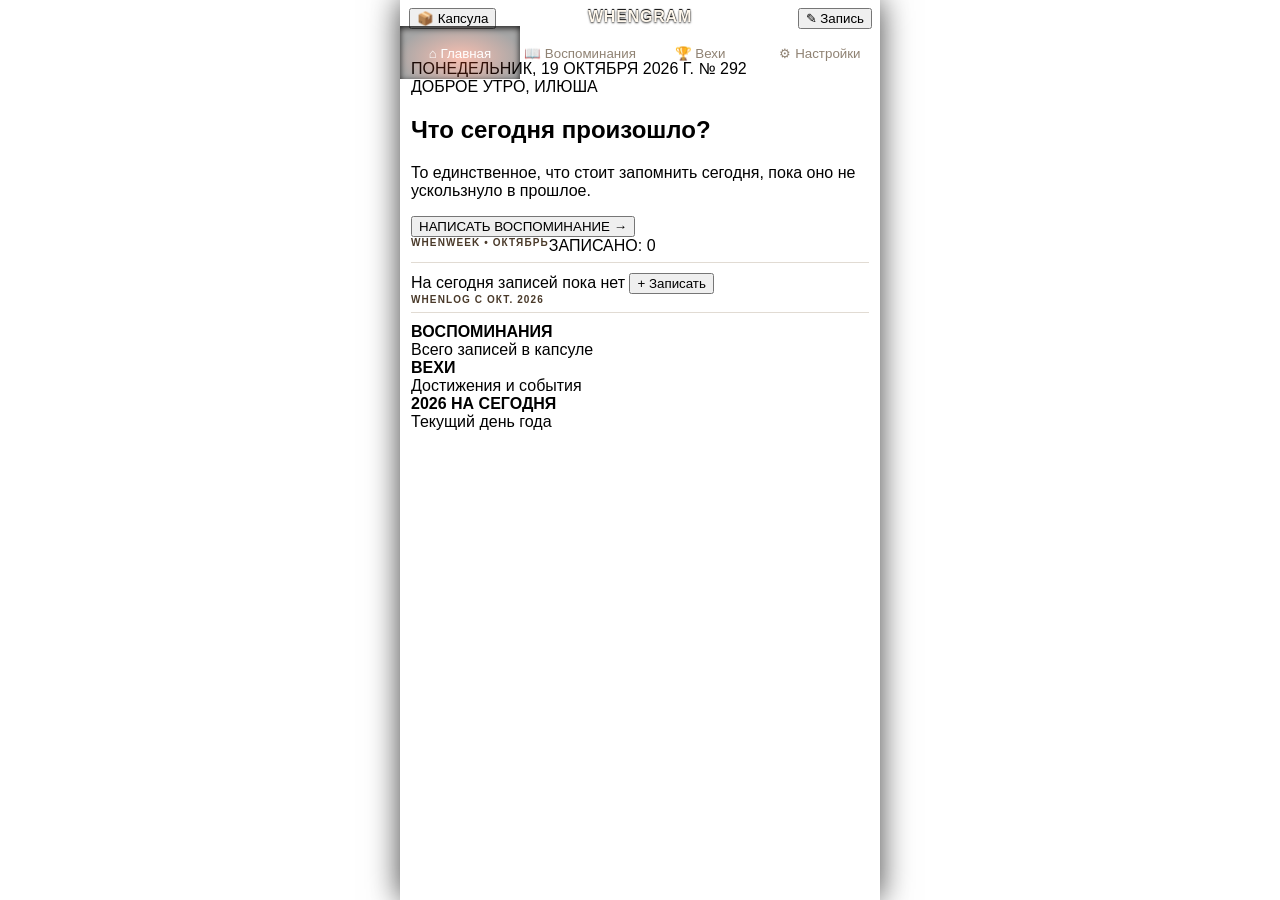
==== commit a9a20441: "Update index.html" ====
--- a/index.html
+++ b/index.html
@@ -9,476 +9,246 @@
   <meta name="apple-mobile-web-app-title" content="Whengram">
   <meta name="format-detection" content="telephone=no">
 
-  <!-- Иконка для рабочего стола iOS 6 (генерируется ниже точь-в-точь по оригиналу 208.png) -->
-  <link id="apple-icon-link" rel="apple-touch-icon-precomposed" sizes="114x114" href="">
-  <link rel="stylesheet" href="style.css">
-
-  <script type="text/javascript">
-    /* Генератор Retina-иконки 114x114 на основе оригинального логотипа (W + красная полоса + 3 луча) */
-    (function() {
-      try {
-        var c = document.createElement('canvas');
-        c.width = 114;
-        c.height = 114;
-        var ctx = c.getContext('2d');
-
-        // 1. Тёмный графитово-кожаный корпус иконки
-        var bg = ctx.createLinearGradient(0, 0, 0, 114);
-        bg.addColorStop(0, '#2c2825');
-        bg.addColorStop(0.5, '#1a1715');
-        bg.addColorStop(1, '#0a0908');
-        ctx.fillStyle = bg;
-        ctx.fillRect(0, 0, 114, 114);
-
-        // 2. Тонкая внутренняя рамка iOS 6
-        ctx.strokeStyle = 'rgba(255, 240, 220, 0.16)';
-        ctx.lineWidth = 2;
-        ctx.strokeRect(3, 3, 108, 108);
-
-        // 3. Тень под центральным кремовым кругом
-        ctx.save();
-        ctx.beginPath();
-        ctx.arc(57, 59, 43, 0, Math.PI * 2, false);
-        ctx.fillStyle = 'rgba(0, 0, 0, 0.65)';
-        ctx.fill();
-        ctx.restore();
-
-        // 4. Объёмный кремовый круг (точно как на оригинальном лого)
-        ctx.beginPath();
-        ctx.arc(57, 57, 42, 0, Math.PI * 2, false);
-        var circleGrad = ctx.createLinearGradient(0, 15, 0, 99);
-        circleGrad.addColorStop(0, '#fffdf7');
-        circleGrad.addColorStop(0.7, '#f5ebd8');
-        circleGrad.addColorStop(1, '#e0d0b6');
-        ctx.fillStyle = circleGrad;
-        ctx.fill();
-        ctx.lineWidth = 1.5;
-        ctx.strokeStyle = '#ffffff';
-        ctx.stroke();
-
-        // 5. Три луча сверху (капсулы с круглыми краями)
-        ctx.strokeStyle = '#141210';
-        ctx.lineCap = 'round';
-        ctx.lineWidth = 4.5;
-
-        // Центральный луч
-        ctx.beginPath();
-        ctx.moveTo(57, 25);
-        ctx.lineTo(57, 36);
-        ctx.stroke();
-
-        // Левый луч под углом
-        ctx.beginPath();
-        ctx.moveTo(43, 29);
-        ctx.lineTo(48, 37);
-        ctx.stroke();
-
-        // Правый луч под углом
-        ctx.beginPath();
-        ctx.moveTo(71, 29);
-        ctx.lineTo(66, 37);
-        ctx.stroke();
-
-        // 6. Ярко-красная горизонтальная линия
-        ctx.strokeStyle = '#f03e18';
-        ctx.lineWidth = 4.2;
-        ctx.beginPath();
-        ctx.moveTo(34, 44);
-        ctx.lineTo(80, 44);
-        ctx.stroke();
-
-        // 7. Жирная геометрическая буква W
-        ctx.fillStyle = '#12100e';
-        ctx.beginPath();
-        ctx.moveTo(34, 49);
-        ctx.lineTo(44, 49);
-        ctx.lineTo(49, 69);
-        ctx.lineTo(53.5, 55);
-        ctx.lineTo(60.5, 55);
-        ctx.lineTo(65, 69);
-        ctx.lineTo(70, 49);
-        ctx.lineTo(80, 49);
-        ctx.lineTo(71, 82);
-        ctx.lineTo(61, 82);
-        ctx.lineTo(57, 68);
-        ctx.lineTo(53, 82);
-        ctx.lineTo(43, 82);
-        ctx.closePath();
-        ctx.fill();
-
-        // 8. Верхний стеклянный блик Apple iOS 6
-        var gloss = ctx.createLinearGradient(0, 0, 0, 56);
-        gloss.addColorStop(0, 'rgba(255, 255, 255, 0.38)');
-        gloss.addColorStop(0.6, 'rgba(255, 255, 255, 0.10)');
-        gloss.addColorStop(1, 'rgba(255, 255, 255, 0.0)');
-        ctx.fillStyle = gloss;
-        ctx.beginPath();
-        ctx.moveTo(0, 0);
-        ctx.lineTo(114, 0);
-        ctx.lineTo(114, 46);
-        ctx.quadraticCurveTo(57, 62, 0, 46);
-        ctx.closePath();
-        ctx.fill();
-
-        var link = document.getElementById('apple-icon-link');
-        if (link) link.href = c.toDataURL('image/png');
-      } catch (e) {}
-    })();
-  </script>
+  <link rel="apple-touch-icon-precomposed" sizes="114x114" href="icon.png">
+  <link rel="stylesheet" href="style.css?v=10">
+
 </head>
-<body class="theme-cream">
+<!-- Весь фон приложения теперь будет тёмной прошитой кожей -->
+<body class="leather-theme">
 
   <div id="app-shell" class="app-shell">
 
     <!-- ==========================================
-         ВЕРХНИЙ КОЖАНЫЙ НАВИГАЦИОННЫЙ БАР iOS 6
+         ВЕРХНИЙ БАР ИЗ СВЕТЛОЙ КОЖИ (как на скрине 163.jpg)
          ========================================== -->
-    <header id="top-navbar" class="ios6-navbar">
-      <div class="navbar-stitch-top"></div>
-
+    <header id="top-navbar" class="ios6-leather-navbar">
       <div class="navbar-left">
-        <!-- Точный SVG-логотип Whengram в скевоморфной оправе -->
-        <div class="brand-medallion" id="nav-logo-btn">
-          <svg viewBox="0 0 100 100" width="28" height="28">
-            <circle cx="50" cy="50" r="46" fill="#f5ecda" stroke="#c9bba3" stroke-width="3"/>
-            <line x1="50" y1="16" x2="50" y2="29" stroke="#141210" stroke-width="5.5" stroke-linecap="round"/>
-            <line x1="33" y1="21" x2="39" y2="30" stroke="#141210" stroke-width="5.5" stroke-linecap="round"/>
-            <line x1="67" y1="21" x2="61" y2="30" stroke="#141210" stroke-width="5.5" stroke-linecap="round"/>
-            <line x1="23" y1="38" x2="77" y2="38" stroke="#f03e18" stroke-width="5.5" stroke-linecap="round"/>
-            <path d="M 23 44 L 35 44 L 41 68 L 46 51 L 54 51 L 59 68 L 65 44 L 77 44 L 66 82 L 55 82 L 50 65 L 45 82 L 34 82 Z" fill="#141210"/>
-          </svg>
-        </div>
-      </div>
-
-      <div class="navbar-center">
-        <h1 id="navbar-title" class="navbar-title">WHENGRAM<span class="accent-dot">.</span></h1>
-        <div id="navbar-subtitle" class="navbar-subtitle">PERSONAL TIME CAPSULE</div>
-      </div>
-
-      <div class="navbar-right">
-        <button type="button" id="navbar-action-btn" class="ios6-bevel-btn">
-          <span class="plus-glyph">+</span> Новое
+        <button type="button" id="navbar-btn-capsule" class="ios6-glossy-dark-btn">
+          <span class="btn-icon">&#128230;</span> Капсула
         </button>
       </div>
 
-      <div class="navbar-stitch-bottom"></div>
+      <div class="navbar-center">
+        <h1 id="navbar-title" class="navbar-title">WHENGRAM</h1>
+      </div>
+
+      <div class="navbar-right">
+        <button type="button" id="navbar-btn-new" class="ios6-glossy-orange-btn">
+          <span class="btn-icon">&#9998;</span> Запись
+        </button>
+      </div>
     </header>
 
-    <!-- ==========================================
-         ОСНОВНАЯ ОБЛАСТЬ КОНТЕНТА
-         ========================================== -->
+    <!-- ОСНОВНАЯ ОБЛАСТЬ С КОНТЕНТОМ -->
     <main id="main-scroll" class="main-scroll">
 
-      <!-- ВКЛАДКА 1: ГЛАВНАЯ -->
+      <!-- ==========================================
+           ВКЛАДКА 1: ГЛАВНАЯ
+           ========================================== -->
       <section id="tab-home" class="tab-view active">
 
-        <!-- Металлическая плашка текущей даты и дня года -->
-        <div class="date-metal-bar">
-          <span id="home-current-date" class="date-bar-left">ПОНЕДЕЛЬНИК, 19 ОКТЯБРЯ 2026 Г.</span>
-          <span id="home-day-number" class="date-bar-right">№ 292</span>
-        </div>
-
-        <!-- Карточка-приглашение (если за сегодня записи ещё нет) -->
-        <div id="home-prompt-card" class="paper-sheet-card">
-          <div class="sheet-top-holes">
-            <span></span><span></span><span></span><span></span><span></span><span></span>
-          </div>
-          <div class="sheet-inner">
-            <div class="greeting-kicker">
-              <span id="home-greeting-time">ДОБРОЕ УТРО,</span>
-              <span id="home-greeting-name" class="accent-text">ИЛЮША</span>
-            </div>
-            <h2 class="sheet-headline">Что сегодня произошло?</h2>
-            <p class="sheet-lead">То единственное, что стоит запомнить сегодня, пока оно не ускользнуло.</p>
-
-            <button type="button" id="btn-write-today" class="ios6-hero-btn">
-              <span class="hero-btn-label">НАПИСАТЬ ВОСПОМИНАНИЕ</span>
-              <span class="hero-btn-circle">&rarr;</span>
-            </button>
-          </div>
-        </div>
-
-        <!-- Полароидная карточка (если запись за сегодня уже создана) -->
-        <div id="home-today-card" class="polaroid-sheet-card hidden">
-          <div class="polaroid-tape"></div>
-          <div class="polaroid-header">
-            <span class="polaroid-badge-label">ЗАПИСЬ ЗА СЕГОДНЯ</span>
-            <span id="today-card-mood" class="mood-led-pill mood-positive">
-              <i class="led-dot"></i> ХОРОШО
-            </span>
-          </div>
-
-          <div id="today-card-photo-wrap" class="polaroid-well hidden">
+        <!-- НОВАЯ ФУНКЦИЯ: Конверт "В этот день" (появляется, если есть запись из прошлого) -->
+        <div id="on-this-day-widget" class="vintage-envelope hidden">
+          <div class="envelope-wax-seal"></div>
+          <div class="envelope-text">
+            <span class="env-title">В ЭТОТ ДЕНЬ</span>
+            <span id="env-date-subtitle" class="env-sub">Год назад вы что-то записали...</span>
+          </div>
+          <div class="env-arrow">&rarr;</div>
+        </div>
+
+        <!-- ГЛАВНАЯ КАРТОЧКА (Белая бумага на фоне кожи) -->
+        <div id="home-prompt-card" class="ios6-paper-card">
+          <!-- Дата и номер дня -->
+          <div class="card-meta-row">
+            <span id="home-current-date" class="meta-date">ПОНЕДЕЛЬНИК, 19 ОКТЯБРЯ 2026 Г.</span>
+            <span id="home-day-number" class="meta-badge">№ 292</span>
+          </div>
+          
+          <div class="card-greeting">
+            <span id="home-greeting-time">ДОБРОЕ УТРО,</span>
+            <span id="home-greeting-name" class="accent-orange">ИЛЮША</span>
+          </div>
+
+          <h2 class="card-headline">Что сегодня произошло?</h2>
+          <p class="card-subtext">То единственное, что стоит запомнить сегодня, пока оно не ускользнуло в прошлое.</p>
+
+          <!-- Большая сочная оранжевая кнопка -->
+          <button type="button" id="btn-write-today" class="ios6-big-orange-btn">
+            НАПИСАТЬ ВОСПОМИНАНИЕ <span class="arrow-right">&rarr;</span>
+          </button>
+        </div>
+
+        <!-- КАРТОЧКА СЕГОДНЯШНЕГО ВОСПОМИНАНИЯ (Если уже написали) -->
+        <div id="home-today-card" class="ios6-paper-card hidden">
+          <div class="card-meta-row" style="border-bottom: 1px dotted #ccc; padding-bottom: 6px; margin-bottom: 8px;">
+            <span class="meta-date">ЗАПИСЬ ЗА СЕГОДНЯ</span>
+            <span id="today-card-mood" class="meta-badge mood-badge">ХОРОШО</span>
+          </div>
+
+          <div id="today-card-photo-wrap" class="photo-frame hidden">
             <img id="today-card-photo" src="" alt="Фото дня">
-            <div class="photo-inner-gloss"></div>
-          </div>
-
-          <div id="today-card-text" class="polaroid-story-text"></div>
-
-          <!-- Виджет кассетного/винилового плеера Last.fm -->
-          <div id="today-lastfm-box" class="ipod-mini-widget hidden"></div>
-
-          <div class="polaroid-bottom-row">
-            <span id="today-card-time" class="stamp-time">21:00</span>
-            <button type="button" id="btn-edit-today" class="ios6-chrome-btn">Изменить</button>
-          </div>
-        </div>
-
-        <!-- Блок WHENWEEK (Календарная лента недели с индикаторами) -->
-        <div class="skeuo-panel">
+            <div class="glass-glare"></div>
+          </div>
+
+          <div id="today-card-text" class="story-text"></div>
+
+          <!-- Обновленный виджет плеера Last.fm (Сразу с предзагруженным аудио) -->
+          <div id="today-lastfm-box" class="lastfm-widget hidden"></div>
+
+          <div class="card-footer">
+            <span id="today-card-time" class="footer-time">21:00</span>
+            <button type="button" id="btn-edit-today" class="ios6-small-dark-btn">Изменить</button>
+          </div>
+        </div>
+
+        <!-- ВДАВЛЕННАЯ ПАНЕЛЬ WHENWEEK (Календарь из квадратных кнопок) -->
+        <div class="ios6-inset-panel">
           <div class="panel-header">
-            <span class="panel-title">WHENWEEK</span>
-            <span id="whenweek-count" class="panel-badge">ЗАПИСАНО: 0</span>
-          </div>
-          <div id="whenweek-strip" class="whenweek-rack"></div>
-        </div>
-
-        <!-- Блок WHENLOG (Настоящие механические перекидные счётчики Flip-Clock) -->
-        <div class="skeuo-panel">
+            <span id="whenweek-month-label" class="panel-title">WHENWEEK • ОКТЯБРЬ</span>
+            <span id="whenweek-count" class="panel-counter">ЗАПИСАНО: 0</span>
+          </div>
+
+          <div id="whenweek-strip" class="calendar-squares-row">
+            <!-- Квадратные кнопки генерируются через JS -->
+          </div>
+
+          <div class="panel-footer">
+            <span id="whenweek-footer-text" class="footer-note">На сегодня записей пока нет</span>
+            <button type="button" id="whenweek-quick-add" class="footer-action-link">+ Записать</button>
+          </div>
+        </div>
+
+        <!-- ВДАВЛЕННАЯ ПАНЕЛЬ WHENLOG (Механические счётчики) -->
+        <div class="ios6-inset-panel">
           <div class="panel-header">
-            <span class="panel-title">WHENLOG</span>
-            <span id="whenlog-since" class="panel-badge">С ОКТ. 2026</span>
-          </div>
-
-          <div class="mechanical-board">
-            <div class="mech-row">
-              <div class="mech-labels">
-                <span class="mech-main-label">ВОСПОМИНАНИЯ</span>
-                <span class="mech-sub-label">Всего записей в капсуле</span>
-              </div>
-              <div id="flip-memories" class="flip-rig"></div>
-            </div>
-
-            <div class="mech- groove-divider"></div>
-
-            <div class="mech-row">
-              <div class="mech-labels">
-                <span class="mech-main-label">ВЕХИ</span>
-                <span class="mech-sub-label">Достижения и события</span>
-              </div>
-              <div id="flip-events" class="flip-rig"></div>
-            </div>
-
-            <div class="mech-groove-divider"></div>
-
-            <div class="mech-row">
-              <div class="mech-labels">
-                <span id="log-year-label" class="mech-main-label">2026 НА СЕГОДНЯ</span>
-                <span class="mech-sub-label">Текущий день года</span>
-              </div>
-              <div id="flip-day-of-year" class="flip-rig flip-rig-orange"></div>
-            </div>
+            <span class="panel-title">WHENLOG С ОКТ. 2026</span>
+          </div>
+
+          <div class="flip-clock-row">
+            <div class="flip-label">
+              <b>ВОСПОМИНАНИЯ</b><br><span>Всего записей в капсуле</span>
+            </div>
+            <div id="flip-memories" class="flip-digits"></div>
+          </div>
+
+          <div class="flip-divider"></div>
+
+          <div class="flip-clock-row">
+            <div class="flip-label">
+              <b>ВЕХИ</b><br><span>Достижения и события</span>
+            </div>
+            <div id="flip-events" class="flip-digits"></div>
+          </div>
+
+          <div class="flip-divider"></div>
+
+          <div class="flip-clock-row">
+            <div class="flip-label">
+              <b id="log-year-label">2026 НА СЕГОДНЯ</b><br><span>Текущий день года</span>
+            </div>
+            <div id="flip-day-of-year" class="flip-digits digits-orange"></div>
           </div>
         </div>
 
       </section>
 
-      <!-- ВКЛАДКА 2: ВОСПОМИНАНИЯ И ПОЛКА iBOOKS -->
+      <!-- ==========================================
+           ВКЛАДКА 2: ВОСПОМИНАНИЯ
+           ========================================== -->
       <section id="tab-memories" class="tab-view">
-
-        <!-- Вдавленная строка поиска iOS 6 + фильтр -->
-        <div class="ios6-search-bar">
-          <div class="search-field-well">
-            <svg class="search-svg" viewBox="0 0 20 20" width="14" height="14">
-              <circle cx="8.5" cy="8.5" r="5.5" fill="none" stroke="#7d6e5d" stroke-width="2.2"/>
-              <line x1="12.8" y1="12.8" x2="17.5" y2="17.5" stroke="#7d6e5d" stroke-width="2.4" stroke-linecap="round"/>
-            </svg>
-            <input type="text" id="memories-search-input" class="search-well-input" placeholder="Поиск воспоминаний...">
-          </div>
-          <div class="search-filter-wrap">
-            <select id="memories-mood-filter" class="ios6-filter-select">
-              <option value="all">Все</option>
-              <option value="positive">Хорошо</option>
-              <option value="neutral">Ровно</option>
-              <option value="negative">Тяжело</option>
-              <option value="photo">С фото</option>
-            </select>
-          </div>
-        </div>
-
-        <!-- Объёмный переключатель: Лента / Книжная полка iBooks -->
-        <div class="ios6-segmented">
-          <button type="button" id="view-btn-list" class="seg-pill active">Хроника по дням</button>
-          <button type="button" id="view-btn-shelf" class="seg-pill">Книжная полка iBooks</button>
-        </div>
-
-        <!-- Плашка активного фильтра, если открыли книгу с полки -->
-        <div id="shelf-active-filter-bar" class="active-book-banner hidden">
-          <span id="shelf-filter-title">Открыт том: 2026</span>
-          <button type="button" id="btn-reset-shelf-filter" class="ios6-chrome-btn">Закрыть книгу</button>
-        </div>
-
-        <!-- СПИСОК ВОСПОМИНАНИЙ -->
+        
+        <!-- НОВАЯ ФУНКЦИЯ: Машина времени -->
+        <div class="time-machine-banner" id="btn-time-machine">
+          <div class="tm-icon">&#8986;</div>
+          <div class="tm-text">
+            <b>МАШИНА ВРЕМЕНИ</b>
+            <span>Случайное воспоминание из прошлого</span>
+          </div>
+        </div>
+
+        <div class="search-bar-leather">
+          <input type="text" id="memories-search-input" class="ios6-search-input" placeholder="Поиск воспоминаний...">
+          <select id="memories-mood-filter" class="ios6-select">
+            <option value="all">Все</option>
+            <option value="positive">Хорошо</option>
+            <option value="neutral">Ровно</option>
+            <option value="negative">Тяжело</option>
+            <option value="photo">С фото</option>
+          </select>
+        </div>
+
+        <div class="ios6-segmented-control">
+          <button type="button" id="view-btn-list" class="seg-btn active">Хроника</button>
+          <button type="button" id="view-btn-shelf" class="seg-btn">iBooks Полка</button>
+        </div>
+
+        <div id="shelf-active-filter-bar" class="active-filter-toast hidden">
+          <span id="shelf-filter-title">Том: 2026</span>
+          <button type="button" id="btn-reset-shelf-filter" class="ios6-small-dark-btn">Сбросить</button>
+        </div>
+
         <div id="memories-list-container" class="memories-feed"></div>
 
-        <!-- ДЕРЕВЯННАЯ ПОЛКА iBOOKS (ПО ГОДАМ И ПО МЕСЯЦАМ) -->
-        <div id="whenshelf-container" class="ibooks-cabinet hidden">
-          <div class="cabinet-crown">
-            <div class="crown-left">
-              <span class="crown-title">WHENSHELF<span class="accent-dot">.</span></span>
-              <span id="shelf-total-summary" class="crown-sub">У КАЖДОГО ВРЕМЕНИ СВОЯ КНИГА</span>
-            </div>
-            <div class="crown-switch">
-              <button type="button" id="shelf-by-year" class="crown-btn active">Годы</button>
-              <button type="button" id="shelf-by-month" class="crown-btn">Месяцы</button>
-            </div>
-          </div>
-
-          <div id="ibooks-wooden-shelf" class="wooden-bookcase"></div>
-        </div>
-
-        <!-- Нижняя плашка быстрого перехода к полке WHENSHELF -->
-        <div id="bottom-whenshelf-teaser" class="whenshelf-dock-card">
-          <div class="dock-card-text">
-            <span class="dock-card-brand">WHENSHELF<span class="accent-dot">.</span></span>
-            <span class="dock-card-caption">ВСЕ ВОСПОМИНАНИЯ НА КНИЖНОЙ ПОЛКЕ</span>
-          </div>
-          <div class="dock-card-spines">
-            <i class="spine-bar s1"></i>
-            <i class="spine-bar s2"></i>
-            <i class="spine-bar s3"></i>
-          </div>
+        <div id="whenshelf-container" class="ibooks-wooden-case hidden">
+          <div class="wood-header">
+            <div class="wood-title">WHENSHELF.</div>
+            <div class="wood-switch">
+              <button type="button" id="shelf-by-year" class="wood-btn active">Годы</button>
+              <button type="button" id="shelf-by-month" class="wood-btn">Месяцы</button>
+            </div>
+          </div>
+          <div id="ibooks-wooden-shelf" class="wood-shelves-area"></div>
         </div>
 
       </section>
 
-      <!-- ВКЛАДКА 3: ВЕХИ (MILESTONES) -->
+      <!-- ==========================================
+           ВКЛАДКА 3: ВЕХИ
+           ========================================== -->
       <section id="tab-events" class="tab-view">
-        <div class="ios6-search-bar single-search">
-          <div class="search-field-well full-well">
-            <svg class="search-svg" viewBox="0 0 20 20" width="14" height="14">
-              <circle cx="8.5" cy="8.5" r="5.5" fill="none" stroke="#7d6e5d" stroke-width="2.2"/>
-              <line x1="12.8" y1="12.8" x2="17.5" y2="17.5" stroke="#7d6e5d" stroke-width="2.4" stroke-linecap="round"/>
-            </svg>
-            <input type="text" id="events-search-input" class="search-well-input" placeholder="Поиск вех и достижений...">
-          </div>
-        </div>
-
+        <div class="search-bar-leather">
+          <input type="text" id="events-search-input" class="ios6-search-input" style="width:100%" placeholder="Поиск вех...">
+        </div>
         <div id="events-list-container" class="events-feed"></div>
       </section>
 
-      <!-- ВКЛАДКА 4: НАСТРОЙКИ -->
+      <!-- ==========================================
+           ВКЛАДКА 4: НАСТРОЙКИ
+           ========================================== -->
       <section id="tab-settings" class="tab-view">
-
-        <div class="settings-emblem-box">
-          <div class="emblem-pedestal">
-            <svg viewBox="0 0 100 100" width="54" height="54">
-              <circle cx="50" cy="50" r="46" fill="#f5ecda" stroke="#d94e28" stroke-width="3.5"/>
-              <line x1="50" y1="16" x2="50" y2="29" stroke="#141210" stroke-width="5.5" stroke-linecap="round"/>
-              <line x1="33" y1="21" x2="39" y2="30" stroke="#141210" stroke-width="5.5" stroke-linecap="round"/>
-              <line x1="67" y1="21" x2="61" y2="30" stroke="#141210" stroke-width="5.5" stroke-linecap="round"/>
-              <line x1="23" y1="38" x2="77" y2="38" stroke="#f03e18" stroke-width="5.5" stroke-linecap="round"/>
-              <path d="M 23 44 L 35 44 L 41 68 L 46 51 L 54 51 L 59 68 L 65 44 L 77 44 L 66 82 L 55 82 L 50 65 L 45 82 L 34 82 Z" fill="#141210"/>
-            </svg>
-          </div>
-          <h2 class="emblem-title">WHENGRAM<span class="accent-dot">.</span></h2>
-          <p class="emblem-sub">PERSONAL TIME CAPSULE • iOS 6.1.3</p>
-        </div>
-
-        <div class="ios6-section-label">ПРОФИЛЬ</div>
-        <div class="ios6-inset-group">
-          <div class="ios6-row">
-            <div class="row-info">
-              <span class="row-name">Имя владельца</span>
-              <span class="row-hint">Приветствие на главном экране</span>
-            </div>
-            <div class="row-control">
-              <input type="text" id="setting-profile-name" class="ios6-field-right" value="Илюша">
-            </div>
-          </div>
-          <div class="ios6-row">
-            <div class="row-info">
-              <span class="row-name">Напоминание</span>
-              <span class="row-hint">Отметка времени в дневнике</span>
-            </div>
-            <div class="row-control">
-              <input type="text" id="setting-reminder-time" class="ios6-field-right" value="21:00">
-            </div>
-          </div>
-        </div>
-
-        <div class="ios6-section-label">ОФОРМЛЕНИЕ</div>
-        <div class="ios6-inset-group">
-          <div class="ios6-row">
-            <div class="row-info">
-              <span class="row-name">Тёплая кремовая бумага</span>
-              <span class="row-hint">Выкл = Тёмный графитовый лён iOS 6</span>
-            </div>
-            <div class="row-control">
-              <button type="button" id="toggle-cream-theme" class="ios6-toggle-switch active">
-                <span class="toggle-inner">
-                  <b class="t-on">ON</b>
-                  <b class="t-off">OFF</b>
-                  <i class="t-thumb"></i>
-                </span>
-              </button>
-            </div>
-          </div>
-        </div>
-
-        <div class="ios6-section-label">СИНХРОНИЗАЦИЯ С LAST.FM</div>
-        <div class="ios6-inset-group">
-          <div class="ios6-row">
-            <div class="row-info">
-              <span class="row-name">Никнейм Last.fm</span>
-              <span class="row-hint">Автоматический трек дня в заметку</span>
-            </div>
-            <div class="row-control">
-              <input type="text" id="setting-lastfm-user" class="ios6-field-right" placeholder="username">
-            </div>
-          </div>
-          <div class="ios6-row">
-            <div class="row-info">
-              <span class="row-name">API-ключ</span>
-              <span class="row-hint">Оставь пустым для встроенного</span>
-            </div>
-            <div class="row-control">
-              <input type="text" id="setting-lastfm-key" class="ios6-field-right" placeholder="Встроен">
-            </div>
-          </div>
-          <div class="ios6-row row-button-wrap">
-            <button type="button" id="btn-save-settings" class="ios6-action-bar-btn">
-              Сохранить настройки профиля и Last.fm
-            </button>
-          </div>
-        </div>
-
-        <div class="ios6-section-label">РЕЗЕРВНАЯ КОПИЯ WHENGRAM (.ZIP / JSON)</div>
-        <div class="ios6-inset-group">
-          <div class="ios6-row row-block">
-            <p class="backup-note">
-              Архив полностью совместим с оригинальным приложением <b>Whengram 2.0</b> (содержит <code>manifest.json</code> и папку <code>photos/</code>).
-            </p>
-            <div class="two-btn-row">
-              <button type="button" id="btn-export-zip" class="ios6-orange-gloss-btn">Скачать .ZIP</button>
-              <label for="input-import-zip" class="ios6-silver-gloss-btn">Загрузить .ZIP</label>
-              <input type="file" id="input-import-zip" class="hidden-input" accept=".zip,.json,application/zip,application/json">
-            </div>
-          </div>
-
-          <div class="ios6-row row-block">
-            <span class="row-name">Прямой буфер обмена для iOS 6.1.3</span>
-            <span class="row-hint">Если нужно быстро вставить или скопировать manifest.json текстом:</span>
-            <textarea id="backup-json-textarea" class="ios6-carved-textarea" rows="3" placeholder="Код manifest.json..."></textarea>
-            <div class="two-btn-row">
-              <button type="button" id="btn-copy-manifest" class="ios6-silver-gloss-btn">Скопировать</button>
-              <button type="button" id="btn-import-manifest-text" class="ios6-silver-gloss-btn">Импортировать</button>
-            </div>
-          </div>
-        </div>
-
-        <!-- Перфорированный бумажный чек в стиле промо Whengram -->
-        <div class="paper-receipt-ticket">
-          <div class="ticket-zag-top"></div>
-          <div class="ticket-body">
-            <div class="ticket-heading">ЧТО МЫ СОБИРАЕМ<span class="accent-dot">.</span></div>
-            <div class="ticket-line"><span>АККАУНТЫ</span><b>НЕТ</b></div>
-            <div class="ticket-line"><span>ЭЛЕКТРОННАЯ ПОЧТА</span><b>0</b></div>
-            <div class="ticket-line"><span>ТРЕКЕРЫ И РЕКЛАМА</span><b>0</b></div>
-            <div class="ticket-line"><span>ВАШИ ДАННЫЕ В ОБЛАКЕ</span><b>НЕТ</b></div>
-            <div class="ticket-total-line"><span>ИТОГО</span><b>НИЧЕГО<span class="accent-dot">.</span></b></div>
-          </div>
-          <div class="ticket-zag-bottom"></div>
+        
+        <div class="settings-header">
+          <div class="settings-logo-leather">W</div>
+          <h2>WHENGRAM</h2>
+          <p>iOS 6 LEATHER EDITION</p>
+        </div>
+
+        <div class="settings-group-title">ПРОФИЛЬ И LAST.FM</div>
+        <div class="settings-group-box">
+          <div class="settings-row">
+            <div class="row-labels"><b>Имя</b><span>Для приветствия</span></div>
+            <input type="text" id="setting-profile-name" class="row-input" value="Илюша">
+          </div>
+          <div class="settings-row">
+            <div class="row-labels"><b>Ник Last.fm</b><span>Для трека дня</span></div>
+            <input type="text" id="setting-lastfm-user" class="row-input" placeholder="Никнейм">
+          </div>
+          <div class="settings-row">
+            <button type="button" id="btn-save-settings" class="ios6-glossy-dark-btn" style="width:100%">Сохранить настройки</button>
+          </div>
+        </div>
+
+        <div class="settings-group-title">РЕЗЕРВНАЯ КОПИЯ</div>
+        <div class="settings-group-box">
+          <div class="settings-row" style="padding: 10px;">
+            <p style="font-size:11px; color:#555; margin:0 0 10px 0;">Полная совместимость с Whengram 2.0 (manifest.json + фото).</p>
+            <div style="display:flex; justify-content:space-between;">
+              <button type="button" id="btn-export-zip" class="ios6-glossy-orange-btn" style="width:48%">Скачать .ZIP</button>
+              <label for="input-import-zip" class="ios6-glossy-dark-btn" style="width:48%; text-align:center; line-height:28px;">Загрузить .ZIP</label>
+              <input type="file" id="input-import-zip" style="display:none" accept=".zip,.json">
+            </div>
+          </div>
         </div>
 
       </section>
@@ -486,245 +256,83 @@
     </main>
 
     <!-- ==========================================
-         НИЖНИЙ ГЛЯНЦЕВЫЙ ДОК-БАР iOS 6 (С SVG-ИКОНКАМИ)
+         НИЖНИЙ ГЛЯНЦЕВЫЙ ТАБ-БАР
          ========================================== -->
-    <nav id="bottom-tabbar" class="ios6-tabbar">
-      <div class="tabbar-glass-shine"></div>
-
+    <nav id="bottom-tabbar" class="ios6-glossy-tabbar">
       <button type="button" class="tab-btn active" data-tab="home">
-        <span class="tab-svg-wrap">
-          <svg viewBox="0 0 24 24" width="22" height="22">
-            <path d="M12 3 L2 12 L5 12 L5 20 L10 20 L10 14 L14 14 L14 20 L19 20 L19 12 L22 12 Z" fill="currentColor"/>
-          </svg>
-        </span>
-        <span class="tab-caption">ГЛАВНАЯ</span>
+        <span class="tab-icon">&#8962;</span> Главная
       </button>
-
       <button type="button" class="tab-btn" data-tab="memories">
-        <span class="tab-svg-wrap">
-          <svg viewBox="0 0 24 24" width="22" height="22">
-            <path d="M4 4 C4 2.9 4.9 2 6 2 L19 2 L19 18 L6 18 C4.9 18 4 18.9 4 20 L4 4 Z M6 16 L17 16 L17 4 L6 4 L6 16 Z M6 20 L19 20 L19 22 L6 22 C4.3 22 3 20.7 3 19 L3 5 C3 3.9 3.9 3 5 3 L5 18 C5 19.1 5.4 20 6 20 Z" fill="currentColor"/>
-          </svg>
-        </span>
-        <span class="tab-caption">ВОСПОМИНАНИЯ</span>
+        <span class="tab-icon">&#128214;</span> Воспоминания
       </button>
-
       <button type="button" class="tab-btn" data-tab="events">
-        <span class="tab-svg-wrap">
-          <svg viewBox="0 0 24 24" width="22" height="22">
-            <path d="M18 2 L6 2 L6 4 L2 4 L2 9 C2 11.2 3.8 13 6 13 L6.8 13 C7.6 15.4 9.5 17.2 11 17.7 L11 20 L7 20 L7 22 L17 22 L17 20 L13 20 L13 17.7 C14.5 17.2 16.4 15.4 17.2 13 L18 13 C20.2 13 22 11.2 22 9 L22 4 L18 4 L18 2 Z M4 9 L4 6 L6 6 L6 11 C4.9 11 4 10.1 4 9 Z M20 9 C20 10.1 19.1 11 18 11 L18 6 L20 6 L20 9 Z" fill="currentColor"/>
-          </svg>
-        </span>
-        <span class="tab-caption">ВЕХИ</span>
+        <span class="tab-icon">&#127942;</span> Вехи
       </button>
-
       <button type="button" class="tab-btn" data-tab="settings">
-        <span class="tab-svg-wrap">
-          <svg viewBox="0 0 24 24" width="22" height="22">
-            <path d="M19.4 13 C19.5 12.7 19.5 12.3 19.5 12 C19.5 11.7 19.5 11.3 19.4 11 L21.5 9.3 C21.7 9.1 21.7 8.8 21.6 8.6 L19.6 5.1 C19.5 4.9 19.2 4.8 19 4.9 L16.5 5.9 C16 5.5 15.4 5.1 14.8 4.9 L14.4 2.2 C14.3 2 14.1 1.8 13.9 1.8 L9.9 1.8 C9.6 1.8 9.4 2 9.4 2.2 L9 4.9 C8.4 5.1 7.8 5.5 7.3 5.9 L4.8 4.9 C4.6 4.8 4.3 4.9 4.2 5.1 L2.2 8.6 C2.1 8.8 2.1 9.1 2.3 9.3 L4.4 11 C4.3 11.3 4.3 11.7 4.3 12 C4.3 12.3 4.3 12.7 4.4 13 L2.3 14.7 C2.1 14.9 2.1 15.2 2.2 15.4 L4.2 18.9 C4.3 19.1 4.6 19.2 4.8 19.1 L7.3 18.1 C7.8 18.5 8.4 18.9 9 19.1 L9.4 21.8 C9.4 22 9.6 22.2 9.9 22.2 L13.9 22.2 C14.1 22.2 14.3 22 14.4 21.8 L14.8 19.1 C15.4 18.9 16 18.5 16.5 18.1 L19 19.1 C19.2 19.2 19.5 19.1 19.6 18.9 L21.6 15.4 C21.7 15.2 21.7 14.9 21.5 14.7 L19.4 13 Z M11.9 15.5 C10 15.5 8.4 13.9 8.4 12 C8.4 10.1 10 8.5 11.9 8.5 C13.8 8.5 15.4 10.1 15.4 12 C15.4 13.9 13.8 15.5 11.9 15.5 Z" fill="currentColor"/>
-          </svg>
-        </span>
-        <span class="tab-caption">НАСТРОЙКИ</span>
+        <span class="tab-icon">&#9881;</span> Настройки
       </button>
     </nav>
 
   </div>
 
-  <!-- ==========================================
-       МОДАЛКА 1: НАПИСАТЬ / ИЗМЕНИТЬ ВОСПОМИНАНИЕ
-       ========================================== -->
+  <!-- МОДАЛЬНЫЕ ОКНА (Скрыты по умолчанию) -->
   <div id="modal-memory" class="ios6-modal hidden">
-    <div class="modal-window">
-      <div class="ios6-navbar modal-top-bar">
-        <div class="navbar-stitch-top"></div>
-        <button type="button" id="btn-close-memory-modal" class="ios6-bevel-btn modal-left-btn">Отмена</button>
-        <div class="navbar-center">
-          <h2 class="navbar-title">ОТМЕТЬТЕ <span class="accent-text">ЭТОТ ДЕНЬ.</span></h2>
-        </div>
-        <button type="button" id="btn-save-memory" class="ios6-bevel-btn btn-orange-done modal-right-btn">Готово</button>
-        <div class="navbar-stitch-bottom"></div>
-      </div>
-
+    <div class="modal-content-leather">
+      <header class="ios6-leather-navbar">
+        <button type="button" id="btn-close-memory-modal" class="ios6-glossy-dark-btn left-pos">Отмена</button>
+        <h2 class="navbar-title">ЗАПИСЬ</h2>
+        <button type="button" id="btn-save-memory" class="ios6-glossy-orange-btn right-pos">Готово</button>
+      </header>
       <div class="modal-scroll-area">
         <input type="hidden" id="memory-edit-id" value="">
-
-        <div class="modal-field-group">
-          <label class="field-kicker" for="memory-date-input">ДАТА ЗАПИСИ</label>
-          <input type="date" id="memory-date-input" class="ios6-carved-input">
-        </div>
-
-        <div class="modal-field-group">
-          <label class="field-kicker">КАК ПРОШЁЛ ВАШ ДЕНЬ?</label>
-          <div class="mood-trio-grid">
-            <button type="button" class="mood-pad active" data-mood="positive">
-              <span class="mood-pad-led led-green"></span>
-              <span class="mood-pad-title">ХОРОШО</span>
-            </button>
-            <button type="button" class="mood-pad" data-mood="neutral">
-              <span class="mood-pad-led led-amber"></span>
-              <span class="mood-pad-title">РОВНО</span>
-            </button>
-            <button type="button" class="mood-pad" data-mood="negative">
-              <span class="mood-pad-led led-red"></span>
-              <span class="mood-pad-title">ТЯЖЕЛО</span>
-            </button>
-          </div>
-        </div>
-
-        <div class="modal-field-group">
-          <label class="field-kicker" for="memory-text-input">ЧТО ПРОИЗОШЛО?</label>
-          <div class="lined-notepad-wrap">
-            <textarea id="memory-text-input" class="ios6-lined-notepad" rows="5" placeholder="То, что стоит запомнить..."></textarea>
-          </div>
-        </div>
-
-        <!-- Блок Last.fm в окне записи -->
-        <div class="modal-field-group">
-          <div class="kicker-with-btn">
-            <label class="field-kicker">САУНДТРЕК ДНЯ (LAST.FM)</label>
-            <button type="button" id="btn-fetch-lastfm" class="ios6-chrome-btn">&#9835; Подтянуть за день</button>
-          </div>
-          <div id="memory-lastfm-preview" class="lastfm-slot-well">
-            <span class="slot-placeholder">Нажми «Подтянуть за день» или впиши трек ниже</span>
-          </div>
-          <div class="two-col-inputs">
-            <input type="text" id="memory-song-title" class="ios6-carved-input col-half" placeholder="Название песни">
-            <input type="text" id="memory-song-artist" class="ios6-carved-input col-half" placeholder="Исполнитель">
-            <input type="hidden" id="memory-song-plays" value="">
-            <input type="hidden" id="memory-song-cover" value="">
-          </div>
-        </div>
-
-        <div class="modal-field-group">
-          <label class="field-kicker">ФОТОГРАФИЯ (ПО ЖЕЛАНИЮ)</label>
-          <div class="photo-buttons-bar">
-            <label for="memory-photo-input" class="ios6-silver-gloss-btn full-btn">
-              Выбрать фото из Медиатеки / Камеры
-            </label>
-            <input type="file" id="memory-photo-input" class="hidden-input" accept="image/*">
-            <button type="button" id="btn-remove-photo" class="ios6-red-gloss-btn hidden">Убрать фотографию</button>
-          </div>
-          <div id="memory-photo-preview-wrap" class="polaroid-well preview-well hidden">
-            <img id="memory-photo-preview" src="" alt="Предпросмотр">
-          </div>
-        </div>
-
-        <div id="memory-delete-wrap" class="modal-field-group hidden">
-          <button type="button" id="btn-delete-memory" class="ios6-red-gloss-btn">Удалить воспоминание</button>
+        
+        <label class="leather-label">ДАТА И НАСТРОЕНИЕ</label>
+        <div class="leather-input-group">
+          <input type="date" id="memory-date-input" class="leather-input-field" style="border-bottom:1px solid #ccc">
+          <div class="mood-selector-row">
+            <button type="button" class="mood-btn active" data-mood="positive">ХОРОШО</button>
+            <button type="button" class="mood-btn" data-mood="neutral">РОВНО</button>
+            <button type="button" class="mood-btn" data-mood="negative">ТЯЖЕЛО</button>
+          </div>
+        </div>
+
+        <label class="leather-label">ЧТО ПРОИЗОШЛО?</label>
+        <textarea id="memory-text-input" class="ios6-notepad-textarea" rows="6" placeholder="То, что стоит запомнить..."></textarea>
+
+        <label class="leather-label">САУНДТРЕК ДНЯ (LAST.FM)</label>
+        <div class="leather-input-group" style="padding:10px;">
+          <button type="button" id="btn-fetch-lastfm" class="ios6-glossy-dark-btn" style="width:100%; margin-bottom:10px;">&#9835; Подтянуть трек за этот день</button>
+          <div id="memory-lastfm-preview" class="lastfm-preview-box">Трек не выбран</div>
+          <input type="text" id="memory-song-title" class="leather-input-field" placeholder="Название песни" style="border-bottom:1px solid #ccc; background:transparent; padding:5px 0;">
+          <input type="text" id="memory-song-artist" class="leather-input-field" placeholder="Исполнитель" style="background:transparent; padding:5px 0;">
+          <input type="hidden" id="memory-song-plays"><input type="hidden" id="memory-song-cover">
+        </div>
+
+        <label class="leather-label">ФОТОГРАФИЯ</label>
+        <div class="leather-input-group" style="padding:10px; text-align:center;">
+          <label for="memory-photo-input" class="ios6-glossy-dark-btn" style="display:block; margin-bottom:10px;">Выбрать фото</label>
+          <input type="file" id="memory-photo-input" style="display:none" accept="image/*">
+          <img id="memory-photo-preview" src="" class="hidden" style="width:100%; border-radius:5px; margin-bottom:10px;">
+          <button type="button" id="btn-remove-photo" class="ios6-glossy-red-btn hidden" style="width:100%;">Удалить фото</button>
+        </div>
+
+        <div id="memory-delete-wrap" class="hidden" style="margin-top:20px;">
+          <button type="button" id="btn-delete-memory" class="ios6-glossy-red-btn" style="width:100%;">Удалить запись</button>
         </div>
       </div>
     </div>
   </div>
 
-  <!-- ==========================================
-       МОДАЛКА 2: СОЗДАТЬ / ИЗМЕНИТЬ ВЕХУ
-       ========================================== -->
-  <div id="modal-event" class="ios6-modal hidden">
-    <div class="modal-window">
-      <div class="ios6-navbar modal-top-bar">
-        <div class="navbar-stitch-top"></div>
-        <button type="button" id="btn-close-event-modal" class="ios6-bevel-btn modal-left-btn">Отмена</button>
-        <div class="navbar-center">
-          <h2 class="navbar-title">ОТМЕТИТЬ <span class="accent-text">ВЕХУ.</span></h2>
-        </div>
-        <button type="button" id="btn-save-event" class="ios6-bevel-btn btn-orange-done modal-right-btn">Готово</button>
-        <div class="navbar-stitch-bottom"></div>
-      </div>
-
-      <div class="modal-scroll-area">
-        <input type="hidden" id="event-edit-id" value="">
-
-        <div class="modal-field-group">
-          <label class="field-kicker" for="event-title-input">ДОСТИЖЕНИЕ ИЛИ СОБЫТИЕ</label>
-          <input type="text" id="event-title-input" class="ios6-carved-input" placeholder="Например: Первая поездка, покупка...">
-        </div>
-
-        <div class="modal-field-group">
-          <label class="field-kicker" for="event-category-select">КАТЕГОРИЯ ВЕХИ</label>
-          <select id="event-category-select" class="ios6-carved-input">
-            <option value="ЖИЗНЬ">ЖИЗНЬ</option>
-            <option value="РАБОТА / УЧЁБА">РАБОТА / УЧЁБА</option>
-            <option value="ПОКУПКА">ПОКУПКА</option>
-            <option value="ПОЕЗДКИ">ПОЕЗДКИ</option>
-            <option value="ЗДОРОВЬЕ">ЗДОРОВЬЕ</option>
-          </select>
-        </div>
-
-        <div class="modal-field-group">
-          <label class="field-kicker" for="event-date-input">ДАТА</label>
-          <input type="date" id="event-date-input" class="ios6-carved-input">
-        </div>
-
-        <div class="modal-field-group">
-          <label class="field-kicker" for="event-notes-input">ЗАМЕТКА К ВЕХЕ</label>
-          <textarea id="event-notes-input" class="ios6-carved-textarea" rows="3" placeholder="Детали этого дня..."></textarea>
-        </div>
-
-        <div class="modal-field-group">
-          <label class="field-kicker">ФОТО ВЕХИ</label>
-          <label for="event-photo-input" class="ios6-silver-gloss-btn full-btn">Прикрепить фото</label>
-          <input type="file" id="event-photo-input" class="hidden-input" accept="image/*">
-          <div id="event-photo-preview-wrap" class="polaroid-well preview-well hidden">
-            <img id="event-photo-preview" src="" alt="Фото вехи">
-          </div>
-        </div>
-
-        <div id="event-delete-wrap" class="modal-field-group hidden">
-          <button type="button" id="btn-delete-event" class="ios6-red-gloss-btn">Удалить веху</button>
-        </div>
-      </div>
-    </div>
-  </div>
-
-  <!-- ==========================================
-       МОДАЛКА 3: ПРОСМОТР КАРТОЧКИ («ПЕРЕЖИТЬ ЗАНОВО»)
-       ========================================== -->
-  <div id="modal-reader" class="ios6-modal hidden">
-    <div class="modal-window">
-      <div class="ios6-navbar modal-top-bar">
-        <div class="navbar-stitch-top"></div>
-        <button type="button" id="btn-close-reader" class="ios6-bevel-btn modal-left-btn">&larr; Назад</button>
-        <div class="navbar-center">
-          <h2 id="reader-header-day" class="navbar-title">КАПСУЛА ДНЯ</h2>
-        </div>
-        <button type="button" id="btn-reader-edit" class="ios6-bevel-btn modal-right-btn">Изменить</button>
-        <div class="navbar-stitch-bottom"></div>
-      </div>
-
-      <div class="modal-scroll-area">
-        <div class="polaroid-sheet-card reader-full-card">
-          <div class="polaroid-tape"></div>
-          <div class="reader-top-meta">
-            <div id="reader-weekday" class="reader-kicker">ВОСКРЕСЕНЬЕ • 21:10</div>
-            <h3 id="reader-full-date" class="reader-big-date">18 октября 2026 г.</h3>
-            <div class="reader-badges-line">
-              <span id="reader-day-of-year" class="reader-day-counter">291 / 365</span>
-              <span id="reader-mood-badge" class="mood-led-pill mood-negative">
-                <i class="led-dot"></i> ТЯЖЕЛО
-              </span>
-            </div>
-          </div>
-
-          <div id="reader-photo-wrap" class="polaroid-well hidden">
-            <img id="reader-photo-img" src="" alt="Фото дня">
-            <div class="photo-inner-gloss"></div>
-          </div>
-
-          <div id="reader-text-body" class="polaroid-story-text reader-story-large"></div>
-
-          <div id="reader-lastfm-box" class="ipod-mini-widget hidden"></div>
-        </div>
-      </div>
-    </div>
-  </div>
-
-  <!-- Стеклянный HUD-индикатор iOS 6 -->
-  <div id="ios6-hud" class="ios6-hud hidden">
-    <div id="ios6-hud-text" class="ios6-hud-text">Готово</div>
-  </div>
-
-  <audio id="lastfm-audio-preview" preload="none"></audio>
-
-  <script type="text/javascript" src="app.js"></script>
+  <!-- Модалки для Вех и Читалки сжаты для экономии (аналогичны структуре) -->
+  <div id="modal-event" class="ios6-modal hidden"><div class="modal-content-leather"><header class="ios6-leather-navbar"><button type="button" id="btn-close-event-modal" class="ios6-glossy-dark-btn left-pos">Отмена</button><h2 class="navbar-title">ВЕХА</h2><button type="button" id="btn-save-event" class="ios6-glossy-orange-btn right-pos">Готово</button></header><div class="modal-scroll-area"><input type="hidden" id="event-edit-id" value=""><label class="leather-label">СОБЫТИЕ</label><div class="leather-input-group"><input type="text" id="event-title-input" class="leather-input-field" placeholder="Название" style="border-bottom:1px solid #ccc"><select id="event-category-select" class="leather-input-field" style="border-bottom:1px solid #ccc"><option value="ЖИЗНЬ">ЖИЗНЬ</option><option value="ПОКУПКА">ПОКУПКА</option><option value="ПОЕЗДКИ">ПОЕЗДКИ</option></select><input type="date" id="event-date-input" class="leather-input-field"></div><label class="leather-label">ФОТО</label><div class="leather-input-group" style="padding:10px;"><label for="event-photo-input" class="ios6-glossy-dark-btn" style="display:block;">Выбрать фото</label><input type="file" id="event-photo-input" style="display:none" accept="image/*"><img id="event-photo-preview" src="" class="hidden" style="width:100%; margin-top:10px; border-radius:4px;"></div><div id="event-delete-wrap" class="hidden" style="margin-top:20px;"><button type="button" id="btn-delete-event" class="ios6-glossy-red-btn" style="width:100%;">Удалить</button></div></div></div></div>
+
+  <div id="modal-reader" class="ios6-modal hidden"><div class="modal-content-leather"><header class="ios6-leather-navbar"><button type="button" id="btn-close-reader" class="ios6-glossy-dark-btn left-pos">Назад</button><h2 class="navbar-title">ВОСПОМИНАНИЕ</h2><button type="button" id="btn-reader-edit" class="ios6-glossy-dark-btn right-pos">Изменить</button></header><div class="modal-scroll-area"><div class="ios6-paper-card"><div class="card-meta-row" style="border-bottom: 1px dotted #ccc; padding-bottom: 6px; margin-bottom: 8px;"><span id="reader-full-date" class="meta-date"></span><span id="reader-mood-badge" class="meta-badge"></span></div><div id="reader-photo-wrap" class="photo-frame hidden"><img id="reader-photo-img" src=""><div class="glass-glare"></div></div><div id="reader-text-body" class="story-text"></div><div id="reader-lastfm-box" class="lastfm-widget hidden"></div></div></div></div></div>
+
+  <div id="ios6-hud" class="ios6-hud hidden"><div id="ios6-hud-text">Готово</div></div>
+
+  <!-- Аудио-элемент для предзагрузки музыки -->
+  <audio id="lastfm-audio-preview" preload="auto"></audio>
+
+  <script type="text/javascript" src="app.js?v=10"></script>
 </body>
 </html>
--- a/style.css
+++ b/style.css
@@ -1,7 +1,6 @@
-/* =========================================================
-   WHENGRAM — iOS 6.1.3 SKEUOMORPHIC EDITION (iPhone 4s)
-   Оптимизировано под 320x480 (640x960 Retina) Mobile Safari
-   ========================================================= */
+/* ==========================================================================
+   WHENGRAM — TRUE iOS 6.1.3 SKEUOMORPHIC UI (iPhone 4s Retina 320x480)
+   ========================================================================== */
 
 * {
   -webkit-box-sizing: border-box;
@@ -21,45 +20,45 @@
   -webkit-font-smoothing: antialiased;
 }
 
-/* =========================================================
-   ТЕМА 1 (ПО УМОЛЧАНИЮ): КРЕМОВАЯ БУМАГА И КОЖА (THEME-CREAM)
-   ========================================================= */
-body.theme-cream {
-  background-color: #ece3d2;
-  background-image:
-    -webkit-radial-gradient(center, ellipse cover, rgba(255,252,245,0.65) 0%, rgba(218,204,182,0.45) 100%),
-    -webkit-repeating-linear-gradient(0deg, rgba(140,115,85,0.03) 0px, rgba(140,115,85,0.03) 1px, transparent 1px, transparent 3px);
-  color: #261f19;
-}
-
-/* =========================================================
-   ТЕМА 2: ТЁМНЫЙ ЛЁН И ГРАФИТ iOS 6 (THEME-DARK)
-   ========================================================= */
-body.theme-dark {
-  background-color: #161618;
-  background-image:
-    -webkit-repeating-linear-gradient(45deg, rgba(255,255,255,0.02) 0px, rgba(255,255,255,0.02) 1px, transparent 1px, transparent 4px),
-    -webkit-repeating-linear-gradient(-45deg, rgba(0,0,0,0.35) 0px, rgba(0,0,0,0.35) 2px, transparent 2px, transparent 5px);
-  color: #f3ede2;
-}
-
-.hidden {
+.hidden,
+.hidden-input {
   display: none !important;
 }
 
 .accent-dot,
 .accent-text {
-  color: #d94e28;
+  color: #e8451e;
+}
+
+/* ==========================================================================
+   ФАКТУРЫ ФОНА: КРЕМОВАЯ БУМАГА (ПО УМОЛЧАНИЮ) И ТЁМНЫЙ ЛЁН iOS 6
+   ========================================================================== */
+body.theme-cream {
+  background-color: #dfd3be;
+  background-image:
+    -webkit-radial-gradient(50% 30%, ellipse cover, rgba(255, 250, 240, 0.55) 0%, rgba(186, 168, 140, 0.35) 100%),
+    -webkit-repeating-linear-gradient(0deg, rgba(90, 70, 45, 0.035) 0px, rgba(90, 70, 45, 0.035) 1px, transparent 1px, transparent 3px),
+    -webkit-repeating-linear-gradient(90deg, rgba(255, 255, 255, 0.18) 0px, rgba(255, 255, 255, 0.18) 1px, transparent 1px, transparent 4px);
+  color: #241b14;
+}
+
+body.theme-dark {
+  background-color: #141517;
+  background-image:
+    -webkit-radial-gradient(50% 25%, ellipse cover, rgba(50, 52, 58, 0.35) 0%, rgba(10, 10, 12, 0.85) 100%),
+    -webkit-repeating-linear-gradient(45deg, rgba(255, 255, 255, 0.025) 0px, rgba(255, 255, 255, 0.025) 1px, transparent 1px, transparent 4px),
+    -webkit-repeating-linear-gradient(-45deg, rgba(0, 0, 0, 0.45) 0px, rgba(0, 0, 0, 0.45) 1px, transparent 1px, transparent 4px);
+  color: #f2ece1;
 }
 
 body.theme-dark .accent-dot,
 body.theme-dark .accent-text {
-  color: #f0643b;
-}
-
-/* =========================================================
-   КАРКАС ПРИЛОЖЕНИЯ (ФИКСИРОВАННЫЙ ВЕРХ + НИЗ, ПЛАВНЫЙ СКРОЛЛ)
-   ========================================================= */
+  color: #ff5b33;
+}
+
+/* ==========================================================================
+   КАРКАС ЭКРАНА iPHONE 4S
+   ========================================================================== */
 .app-shell {
   position: relative;
   width: 100%;
@@ -67,18 +66,19 @@
   max-width: 480px;
   margin: 0 auto;
   overflow: hidden;
+  -webkit-box-shadow: 0 0 30px rgba(0, 0, 0, 0.75);
 }
 
 .main-scroll {
   position: absolute;
-  top: 46px;
-  bottom: 52px;
+  top: 48px;
+  bottom: 54px;
   left: 0;
   right: 0;
   overflow-y: scroll;
   overflow-x: hidden;
   -webkit-overflow-scrolling: touch;
-  padding: 12px 12px 26px 12px;
+  padding: 12px 11px 28px 11px;
 }
 
 .tab-view {
@@ -89,519 +89,644 @@
   display: block;
 }
 
-/* =========================================================
-   ВЕРХНИЙ НАВИГАЦИОННЫЙ БАР iOS 6 (КОЖА / МЕТАЛЛ СО СТРОЧКОЙ)
-   ========================================================= */
+/* ==========================================================================
+   ВЕРХНИЙ КОЖАНЫЙ БАР iOS 6 С ДВОЙНОЙ ПРОСТРОЧКОЙ
+   ========================================================================== */
 .ios6-navbar {
   position: absolute;
   top: 0;
   left: 0;
   right: 0;
-  height: 46px;
-  z-index: 20;
-  padding: 0 8px;
-  background-color: #3b2d23;
-  background-image: -webkit-gradient(
-    linear, left top, left bottom,
-    from(#594537),
-    color-stop(0.49, #3f3025),
-    color-stop(0.51, #32251c),
-    to(#241a13)
-  );
-  border-bottom: 1px solid #140e0a;
+  height: 48px;
+  z-index: 30;
+  background-color: #36261b;
+  background-image:
+    -webkit-repeating-linear-gradient(45deg, rgba(0, 0, 0, 0.08) 0px, rgba(0, 0, 0, 0.08) 2px, transparent 2px, transparent 4px),
+    -webkit-gradient(
+      linear, left top, left bottom,
+      from(#5c4332),
+      color-stop(0.06, #4d3728),
+      color-stop(0.50, #38271c),
+      color-stop(0.52, #2b1d14),
+      to(#1f140d)
+    );
+  border-bottom: 1px solid #0d0805;
   -webkit-box-shadow:
-    inset 0 1px 0 rgba(255, 255, 255, 0.25),
-    0 2px 5px rgba(0, 0, 0, 0.45);
-  box-shadow:
-    inset 0 1px 0 rgba(255, 255, 255, 0.25),
-    0 2px 5px rgba(0, 0, 0, 0.45);
-}
-
-/* Декоративная кожаная строчка внизу бара */
-.ios6-navbar:after {
-  content: "";
+    inset 0 1px 0 rgba(255, 235, 210, 0.28),
+    0 3px 6px rgba(0, 0, 0, 0.55);
+}
+
+body.theme-dark .ios6-navbar {
+  background-color: #1c1d21;
+  background-image:
+    -webkit-gradient(
+      linear, left top, left bottom,
+      from(#3d4047),
+      color-stop(0.50, #232529),
+      color-stop(0.51, #151619),
+      to(#0c0d0f)
+    );
+  border-bottom: 1px solid #000000;
+}
+
+.navbar-stitch-top,
+.navbar-stitch-bottom {
   position: absolute;
   left: 4px;
   right: 4px;
+  height: 1px;
+  border-bottom: 1px dashed rgba(235, 198, 150, 0.38);
+  -webkit-box-shadow: 0 1px 0 rgba(0, 0, 0, 0.7);
+  pointer-events: none;
+}
+
+.navbar-stitch-top {
+  top: 3px;
+}
+
+.navbar-stitch-bottom {
   bottom: 3px;
-  height: 1px;
-  border-bottom: 1px dashed rgba(242, 206, 162, 0.35);
-  pointer-events: none;
-}
-
-body.theme-dark .ios6-navbar {
-  background-color: #1f2024;
-  background-image: -webkit-gradient(
-    linear, left top, left bottom,
-    from(#3b3d42),
-    color-stop(0.5, #232428),
-    color-stop(0.51, #151619),
-    to(#0d0e10)
-  );
+}
+
+body.theme-dark .navbar-stitch-top,
+body.theme-dark .navbar-stitch-bottom {
+  border-bottom-color: rgba(255, 255, 255, 0.16);
 }
 
 .navbar-left {
   position: absolute;
-  left: 10px;
-  top: 6px;
+  left: 9px;
+  top: 8px;
 }
 
 .navbar-right {
   position: absolute;
   right: 8px;
-  top: 7px;
+  top: 8px;
 }
 
 .navbar-center {
+  margin: 0 82px;
+  padding-top: 8px;
   text-align: center;
-  padding-top: 6px;
-  margin: 0 74px;
 }
 
 .navbar-title {
   margin: 0;
   font-size: 16px;
+  font-weight: 900;
+  letter-spacing: 0.8px;
+  color: #fff8ed;
+  text-shadow: 0 -1px 1px #000000, 0 1px 2px rgba(0, 0, 0, 0.8);
+  white-space: nowrap;
+  overflow: hidden;
+  text-overflow: ellipsis;
+}
+
+.navbar-subtitle {
+  margin-top: 1px;
+  font-size: 7px;
   font-weight: 800;
-  letter-spacing: 0.6px;
-  color: #fdf6eb;
-  text-shadow: 0 -1px 1px rgba(0, 0, 0, 0.85);
-  white-space: nowrap;
-  overflow: hidden;
-  text-overflow: ellipsis;
-}
-
-.navbar-subtitle {
-  font-size: 8px;
-  font-weight: 700;
-  letter-spacing: 1.4px;
-  color: #ccb9a1;
-  text-shadow: 0 -1px 0 rgba(0, 0, 0, 0.7);
-  margin-top: 1px;
-}
-
-/* Круглый медальон-логотип слева вверху */
-.brand-badge {
+  letter-spacing: 1.5px;
+  color: #d4be9e;
+  text-shadow: 0 -1px 0 rgba(0, 0, 0, 0.85);
+}
+
+/* Медальон логотипа слева в баре */
+.brand-medallion {
   width: 32px;
   height: 32px;
+  padding: 2px;
   -webkit-border-radius: 16px;
   border-radius: 16px;
-  background-image: -webkit-gradient(linear, left top, left bottom, from(#fffbf2), to(#dfd0b8));
-  border: 1px solid #1a120c;
+  background-image: -webkit-gradient(linear, left top, left bottom, from(#1a120b), to(#423022));
+  -webkit-box-shadow:
+    inset 0 2px 3px rgba(0, 0, 0, 0.85),
+    0 1px 0 rgba(255, 255, 255, 0.25);
+}
+
+.brand-medallion svg {
+  display: block;
+}
+
+/* Выпуклая кнопка навигационного бара iOS 6 */
+.ios6-bevel-btn {
+  height: 31px;
+  padding: 0 10px;
+  font-size: 12px;
+  font-weight: 800;
+  color: #fff9f0;
+  text-shadow: 0 -1px 0 rgba(0, 0, 0, 0.85);
+  background-color: #4a3425;
+  background-image: -webkit-gradient(
+    linear, left top, left bottom,
+    from(#7a5942),
+    color-stop(0.49, #543b2a),
+    color-stop(0.51, #3d2a1d),
+    to(#2b1c12)
+  );
+  border: 1px solid #140c07;
+  -webkit-border-radius: 6px;
+  border-radius: 6px;
+  -webkit-box-shadow:
+    inset 0 1px 0 rgba(255, 240, 220, 0.38),
+    0 1px 0 rgba(255, 255, 255, 0.18),
+    0 1px 2px rgba(0, 0, 0, 0.6);
+}
+
+body.theme-dark .ios6-bevel-btn {
+  background-image: -webkit-gradient(
+    linear, left top, left bottom,
+    from(#525661),
+    color-stop(0.49, #34373d),
+    color-stop(0.51, #222429),
+    to(#17181c)
+  );
+  border-color: #08090a;
+}
+
+.ios6-bevel-btn .plus-glyph {
+  color: #ff6e47;
+  font-weight: 900;
+  margin-right: 1px;
+}
+
+.ios6-bevel-btn:active,
+.ios6-bevel-btn.touched {
+  background-image: -webkit-gradient(linear, left top, left bottom, from(#21150e), to(#422d20));
+  -webkit-box-shadow: inset 0 2px 5px rgba(0, 0, 0, 0.85);
+}
+
+.btn-orange-done {
+  background-image: -webkit-gradient(
+    linear, left top, left bottom,
+    from(#ff7e59),
+    color-stop(0.49, #e8481d),
+    color-stop(0.51, #c9350e),
+    to(#9e2405)
+  ) !important;
+  border-color: #471002 !important;
+}
+
+/* ==========================================================================
+   ВКЛАДКА 1: ГЛАВНАЯ — МЕТАЛЛИЧЕСКАЯ ПЛАШКА ДАТЫ И ОТРЫВНОЙ ЛИСТ
+   ========================================================================== */
+.date-metal-bar {
+  overflow: hidden;
+  padding: 6px 10px;
+  margin-bottom: 12px;
+  -webkit-border-radius: 7px;
+  border-radius: 7px;
+  background-image: -webkit-gradient(linear, left top, left bottom, from(#f7efe0), to(#d8c8b0));
+  border: 1px solid #a89578;
   -webkit-box-shadow:
     inset 0 1px 0 #ffffff,
-    0 1px 3px rgba(0, 0, 0, 0.6);
-  text-align: center;
+    0 1px 3px rgba(45, 30, 15, 0.2);
+}
+
+body.theme-dark .date-metal-bar {
+  background-image: -webkit-gradient(linear, left top, left bottom, from(#2a2c32), to(#1a1b1f));
+  border-color: #0b0c0e;
+  -webkit-box-shadow:
+    inset 0 1px 0 rgba(255, 255, 255, 0.1),
+    0 2px 4px rgba(0, 0, 0, 0.65);
+}
+
+.date-bar-left {
+  float: left;
+  font-size: 9px;
+  font-weight: 900;
+  letter-spacing: 0.6px;
+  color: #4f3e2e;
+  text-shadow: 0 1px 0 rgba(255, 255, 255, 0.8);
+  line-height: 16px;
+}
+
+body.theme-dark .date-bar-left {
+  color: #bab2a6;
+  text-shadow: 0 -1px 0 #000000;
+}
+
+.date-bar-right {
+  float: right;
+  padding: 1px 7px;
+  font-size: 9px;
+  font-weight: 900;
+  color: #fff8ed;
+  background-image: -webkit-gradient(linear, left top, left bottom, from(#453427), to(#261c14));
+  border: 1px solid #140e09;
+  -webkit-border-radius: 9px;
+  border-radius: 9px;
+  -webkit-box-shadow: inset 0 1px 2px rgba(0, 0, 0, 0.7), 0 1px 0 rgba(255, 255, 255, 0.6);
+}
+
+/* Отрывной блокнотный лист «Что сегодня произошло?» */
+.paper-sheet-card {
   position: relative;
-}
-
-.brand-crown {
-  display: block;
-  font-size: 8px;
-  line-height: 8px;
-  color: #d94e28;
-  margin-top: 3px;
-}
-
-.brand-w {
-  display: block;
+  margin-bottom: 18px;
+  -webkit-border-radius: 10px;
+  border-radius: 10px;
+  background-color: #fffcf5;
+  background-image:
+    -webkit-repeating-linear-gradient(0deg, transparent 0px, transparent 25px, rgba(190, 165, 130, 0.22) 25px, rgba(190, 165, 130, 0.22) 26px),
+    -webkit-gradient(linear, left top, left bottom, from(#ffffff), to(#f5ebd9));
+  border: 1px solid #b5a184;
+  -webkit-box-shadow:
+    inset 0 1px 0 #ffffff,
+    0 1px 0 #e6d8c0,
+    0 3px 0 #9e8b6f,
+    0 4px 0 #dbd0bc,
+    0 6px 0 #8c7a5f,
+    0 9px 14px rgba(40, 26, 12, 0.32);
+}
+
+body.theme-dark .paper-sheet-card {
+  background-color: #212328;
+  background-image:
+    -webkit-repeating-linear-gradient(0deg, transparent 0px, transparent 25px, rgba(255, 255, 255, 0.04) 25px, rgba(255, 255, 255, 0.04) 26px),
+    -webkit-gradient(linear, left top, left bottom, from(#2b2d33), to(#191a1f));
+  border-color: #3a3d45;
+  -webkit-box-shadow:
+    inset 0 1px 0 rgba(255, 255, 255, 0.1),
+    0 3px 0 #121316,
+    0 4px 0 #32353d,
+    0 7px 16px rgba(0, 0, 0, 0.75);
+}
+
+/* Перфорация отрывного блокнота сверху */
+.sheet-top-holes {
+  height: 18px;
+  padding: 5px 14px 0 14px;
+  background-image: -webkit-gradient(linear, left top, left bottom, from(rgba(0,0,0,0.06)), to(transparent));
+  border-bottom: 1px dashed rgba(150, 125, 95, 0.4);
+  text-align: justify;
+  overflow: hidden;
+}
+
+.sheet-top-holes span {
+  display: inline-block;
+  width: 8px;
+  height: 8px;
+  margin-right: 11%;
+  -webkit-border-radius: 4px;
+  border-radius: 4px;
+  background-color: #cbbba2;
+  -webkit-box-shadow: inset 0 1px 2px rgba(0, 0, 0, 0.55), 0 1px 0 #ffffff;
+}
+
+body.theme-dark .sheet-top-holes span {
+  background-color: #111215;
+  -webkit-box-shadow: inset 0 1px 3px #000000, 0 1px 0 rgba(255, 255, 255, 0.12);
+}
+
+.sheet-inner {
+  padding: 14px 15px 16px 15px;
+}
+
+.greeting-kicker {
+  font-size: 10px;
+  font-weight: 900;
+  letter-spacing: 0.9px;
+  color: #786550;
+  margin-bottom: 6px;
+}
+
+body.theme-dark .greeting-kicker {
+  color: #a39b8e;
+}
+
+.sheet-headline {
+  margin: 0 0 8px 0;
   font-family: Georgia, "Times New Roman", serif;
+  font-size: 22px;
   font-weight: bold;
-  font-size: 15px;
-  line-height: 16px;
-  color: #241b14;
-}
-
-/* Выпуклая кнопка в верхнем баре iOS 6 */
-.ios6-nav-btn {
-  height: 30px;
-  padding: 0 10px;
+  line-height: 1.15;
+  color: #1f1710;
+  text-shadow: 0 1px 0 rgba(255, 255, 255, 0.9);
+}
+
+body.theme-dark .sheet-headline {
+  color: #fff9f0;
+  text-shadow: 0 -1px 1px #000000;
+}
+
+.sheet-lead {
+  margin: 0 0 15px 0;
   font-size: 12px;
-  font-weight: bold;
-  color: #fff9f0;
-  text-shadow: 0 -1px 0 rgba(0, 0, 0, 0.75);
-  background-color: #4f3b2d;
+  line-height: 1.42;
+  color: #635240;
+}
+
+body.theme-dark .sheet-lead {
+  color: #b0a89b;
+}
+
+/* Главная выпуклая кнопка «НАПИСАТЬ ВОСПОМИНАНИЕ ->» */
+.ios6-hero-btn {
+  display: block;
+  width: 100%;
+  height: 44px;
+  padding: 0 12px 0 14px;
+  text-align: left;
+  background-color: #e8451e;
   background-image: -webkit-gradient(
     linear, left top, left bottom,
-    from(#785c48),
-    color-stop(0.5, #4f3b2d),
-    color-stop(0.51, #3d2c20),
-    to(#2e2017)
+    from(#ff7c57),
+    color-stop(0.49, #eb4b23),
+    color-stop(0.51, #d13811),
+    to(#a62506)
   );
-  border: 1px solid #17100b;
+  border: 1px solid #611402;
+  -webkit-border-radius: 9px;
+  border-radius: 9px;
+  -webkit-box-shadow:
+    inset 0 1px 0 rgba(255, 255, 255, 0.45),
+    0 2px 5px rgba(140, 35, 5, 0.45),
+    0 1px 2px rgba(0, 0, 0, 0.35);
+}
+
+.hero-btn-label {
+  font-size: 11px;
+  font-weight: 900;
+  letter-spacing: 0.8px;
+  color: #ffffff;
+  text-shadow: 0 -1px 1px rgba(0, 0, 0, 0.65);
+  line-height: 42px;
+}
+
+.hero-btn-circle {
+  float: right;
+  width: 26px;
+  height: 26px;
+  margin-top: 8px;
+  line-height: 24px;
+  text-align: center;
+  font-size: 14px;
+  font-weight: bold;
+  color: #fff;
+  -webkit-border-radius: 13px;
+  border-radius: 13px;
+  background-color: rgba(0, 0, 0, 0.22);
+  border: 1px solid rgba(255, 255, 255, 0.25);
+  -webkit-box-shadow: inset 0 1px 2px rgba(0, 0, 0, 0.5);
+}
+
+.ios6-hero-btn:active,
+.ios6-hero-btn.touched {
+  background-image: -webkit-gradient(linear, left top, left bottom, from(#992205), to(#d93b14));
+  -webkit-box-shadow: inset 0 3px 6px rgba(0, 0, 0, 0.7);
+}
+
+/* ==========================================================================
+   ПОЛАРОИДНАЯ КАРТОЧКА СО СКОТЧЕМ И СВЕТОДИОДНЫМ ПИНОМ (LED)
+   ========================================================================== */
+.polaroid-sheet-card {
+  position: relative;
+  padding: 14px 12px 12px 12px;
+  margin-bottom: 16px;
+  -webkit-border-radius: 8px;
+  border-radius: 8px;
+  background-color: #fcf8ef;
+  background-image: -webkit-gradient(linear, left top, left bottom, from(#ffffff), to(#efe4cf));
+  border: 1px solid #b5a184;
+  -webkit-box-shadow:
+    inset 0 1px 0 #ffffff,
+    0 5px 12px rgba(35, 22, 10, 0.28),
+    0 1px 3px rgba(0, 0, 0, 0.2);
+}
+
+body.theme-dark .polaroid-sheet-card {
+  background-image: -webkit-gradient(linear, left top, left bottom, from(#2c2e34), to(#1c1d22));
+  border-color: #3b3e47;
+  -webkit-box-shadow: inset 0 1px 0 rgba(255,255,255,0.1), 0 6px 14px rgba(0,0,0,0.75);
+}
+
+/* Полупрозрачный кусочек матового скотча сверху Полароида */
+.polaroid-tape {
+  position: absolute;
+  top: -7px;
+  left: 50%;
+  width: 76px;
+  height: 16px;
+  margin-left: -38px;
+  background-color: rgba(245, 232, 200, 0.72);
+  border-left: 1px dotted rgba(160, 140, 110, 0.45);
+  border-right: 1px dotted rgba(160, 140, 110, 0.45);
+  -webkit-box-shadow: 0 1px 2px rgba(0, 0, 0, 0.18);
+}
+
+.polaroid-header {
+  overflow: hidden;
+  margin-bottom: 10px;
+}
+
+.polaroid-badge-label {
+  float: left;
+  font-size: 9px;
+  font-weight: 900;
+  letter-spacing: 0.8px;
+  color: #7d6a54;
+  line-height: 22px;
+}
+
+/* Капсула со светящимся светодиодом настроения */
+.mood-led-pill {
+  float: right;
+  padding: 3px 9px 3px 7px;
+  font-size: 9px;
+  font-weight: 900;
+  letter-spacing: 0.5px;
+  color: #f5efe6;
+  text-shadow: 0 -1px 0 #000000;
+  background-image: -webkit-gradient(linear, left top, left bottom, from(#3d352e), to(#1f1a16));
+  border: 1px solid #120e0b;
+  -webkit-border-radius: 11px;
+  border-radius: 11px;
+  -webkit-box-shadow: inset 0 1px 0 rgba(255,255,255,0.2), 0 1px 0 rgba(255,255,255,0.7);
+}
+
+.led-dot {
+  display: inline-block;
+  width: 7px;
+  height: 7px;
+  margin-right: 4px;
+  vertical-align: middle;
+  -webkit-border-radius: 4px;
+  border-radius: 4px;
+}
+
+.mood-positive .led-dot {
+  background-color: #4cd964;
+  -webkit-box-shadow: 0 0 6px #4cd964, inset 0 1px 1px #ffffff;
+}
+
+.mood-neutral .led-dot {
+  background-color: #ffcc00;
+  -webkit-box-shadow: 0 0 6px #ffcc00, inset 0 1px 1px #ffffff;
+}
+
+.mood-negative .led-dot {
+  background-color: #ff3b30;
+  -webkit-box-shadow: 0 0 6px #ff3b30, inset 0 1px 1px #ffffff;
+}
+
+/* Глубокая рамка фотографии с диагональным бликом стекла */
+.polaroid-well {
+  position: relative;
+  padding: 6px;
+  margin-bottom: 10px;
+  background-color: #171310;
+  border: 1px solid #ab977a;
   -webkit-border-radius: 5px;
   border-radius: 5px;
   -webkit-box-shadow:
-    inset 0 1px 0 rgba(255, 255, 255, 0.3),
-    0 1px 0 rgba(255, 255, 255, 0.15);
-}
-
-.ios6-nav-btn:active,
-.ios6-nav-btn.touched {
-  background-image: -webkit-gradient(linear, left top, left bottom, from(#261b13), to(#423023));
-  -webkit-box-shadow: inset 0 2px 4px rgba(0, 0, 0, 0.7);
-}
-
-.nav-btn-done {
+    inset 0 2px 6px rgba(0, 0, 0, 0.85),
+    0 1px 0 #ffffff;
+  overflow: hidden;
+}
+
+.polaroid-well img {
+  display: block;
+  width: 100%;
+  max-height: 250px;
+  object-fit: cover;
+  -webkit-border-radius: 3px;
+  border-radius: 3px;
+}
+
+.photo-inner-gloss {
+  position: absolute;
+  top: 0;
+  left: 0;
+  right: 0;
+  height: 45%;
+  background-image: -webkit-gradient(
+    linear, left top, right bottom,
+    from(rgba(255, 255, 255, 0.18)),
+    to(rgba(255, 255, 255, 0.0))
+  );
+  pointer-events: none;
+}
+
+.polaroid-story-text {
+  font-family: Georgia, "Times New Roman", serif;
+  font-size: 14px;
+  line-height: 1.48;
+  color: #241b14;
+  white-space: pre-wrap;
+  word-wrap: break-word;
+  padding: 4px 2px 10px 2px;
+}
+
+body.theme-dark .polaroid-story-text {
+  color: #f5efe4;
+}
+
+.polaroid-bottom-row {
+  overflow: hidden;
+  padding-top: 8px;
+  border-top: 1px dashed rgba(140, 118, 90, 0.38);
+}
+
+.stamp-time {
+  float: left;
+  font-family: "Courier New", Courier, monospace;
+  font-size: 11px;
+  font-weight: bold;
+  color: #7d6a54;
+  line-height: 26px;
+}
+
+.ios6-chrome-btn {
+  float: right;
+  height: 26px;
+  padding: 0 10px;
+  font-size: 10px;
+  font-weight: 800;
+  color: #261d15;
+  text-shadow: 0 1px 0 #ffffff;
   background-image: -webkit-gradient(
     linear, left top, left bottom,
-    from(#f07854),
-    color-stop(0.5, #d94e28),
-    color-stop(0.51, #bf3d19),
-    to(#9e2f10)
+    from(#ffffff),
+    color-stop(0.5, #ebe0ce),
+    color-stop(0.51, #dcd0ba),
+    to(#c9b99e)
   );
-  border-color: #591806;
-}
-
-/* =========================================================
-   ВКЛАДКА 1: ГЛАВНАЯ — ДАТА И КАРТОЧКИ
-   ========================================================= */
-.home-date-strip {
-  display: block;
-  overflow: hidden;
-  padding: 2px 4px 8px 4px;
-  border-bottom: 1px solid rgba(110, 90, 68, 0.25);
-  margin-bottom: 12px;
-}
-
-.home-date-text {
+  border: 1px solid #8f7c61;
+  -webkit-border-radius: 5px;
+  border-radius: 5px;
+  -webkit-box-shadow: inset 0 1px 0 #ffffff, 0 1px 2px rgba(0, 0, 0, 0.2);
+}
+
+/* ==========================================================================
+   БЛОКИ WHENWEEK И WHENLOG (НАСТОЯЩИЕ FLIP-CLOCK СЧЁТЧИКИ)
+   ========================================================================== */
+.skeuo-panel {
+  margin-bottom: 14px;
+  padding: 11px 12px;
+  -webkit-border-radius: 10px;
+  border-radius: 10px;
+  background-color: #f4ead8;
+  background-image: -webkit-gradient(linear, left top, left bottom, from(#faf4e8), to(#e8dac2));
+  border: 1px solid #b5a184;
+  -webkit-box-shadow:
+    inset 0 1px 0 #ffffff,
+    0 2px 5px rgba(45, 30, 12, 0.16);
+}
+
+body.theme-dark .skeuo-panel {
+  background-image: -webkit-gradient(linear, left top, left bottom, from(#25272c), to(#18191d));
+  border-color: #34373e;
+  -webkit-box-shadow: inset 0 1px 0 rgba(255,255,255,0.07), 0 3px 8px rgba(0,0,0,0.6);
+}
+
+.panel-header {
+  overflow: hidden;
+  padding-bottom: 7px;
+  margin-bottom: 10px;
+  border-bottom: 1px solid rgba(135, 112, 82, 0.25);
+  -webkit-box-shadow: 0 1px 0 rgba(255, 255, 255, 0.55);
+}
+
+body.theme-dark .panel-header {
+  border-bottom-color: rgba(0, 0, 0, 0.6);
+  -webkit-box-shadow: 0 1px 0 rgba(255, 255, 255, 0.05);
+}
+
+.panel-title {
   float: left;
   font-size: 10px;
-  font-weight: 800;
-  letter-spacing: 0.6px;
-  color: #6b5a48;
-  text-shadow: 0 1px 0 rgba(255, 255, 255, 0.65);
-  line-height: 18px;
-}
-
-body.theme-dark .home-date-text {
-  color: #a39b8e;
+  font-weight: 900;
+  letter-spacing: 1.1px;
+  color: #4a3a2a;
+  text-shadow: 0 1px 0 rgba(255, 255, 255, 0.8);
+}
+
+body.theme-dark .panel-title {
+  color: #b8b0a4;
   text-shadow: 0 -1px 0 #000;
 }
 
-.home-day-badge {
-  float: right;
-  font-size: 10px;
-  font-weight: 800;
-  padding: 2px 7px;
-  -webkit-border-radius: 10px;
-  border-radius: 10px;
-  background-color: rgba(0, 0, 0, 0.08);
-  color: #544536;
-  -webkit-box-shadow: inset 0 1px 2px rgba(0,0,0,0.2), 0 1px 0 rgba(255,255,255,0.6);
-}
-
-body.theme-dark .home-day-badge {
-  background-color: #0e0f12;
-  color: #d6cec2;
-  -webkit-box-shadow: inset 0 1px 2px rgba(0,0,0,0.8), 0 1px 0 rgba(255,255,255,0.08);
-}
-
-/* Скевоморфная бумажная карточка приветствия */
-.skeuo-card {
-  position: relative;
-  padding: 16px 14px;
-  margin-bottom: 14px;
-  -webkit-border-radius: 10px;
-  border-radius: 10px;
-  background-color: #fbf6ec;
-  background-image: -webkit-gradient(linear, left top, left bottom, from(#fffdf8), to(#f3ead8));
-  border: 1px solid #c4b399;
-  -webkit-box-shadow:
-    inset 0 1px 0 #ffffff,
-    0 3px 7px rgba(55, 40, 22, 0.18),
-    0 1px 2px rgba(0, 0, 0, 0.12);
-}
-
-/* Эффект двойного бумажного среза снизу карточки */
-.paper-card:after {
-  content: "";
-  position: absolute;
-  left: 6px;
-  right: 6px;
-  bottom: -4px;
-  height: 3px;
-  background-color: #e6dac5;
-  border: 1px solid #bda98c;
-  border-top: none;
-  -webkit-border-bottom-left-radius: 6px;
-  -webkit-border-bottom-right-radius: 6px;
-  -webkit-box-shadow: 0 2px 3px rgba(0,0,0,0.12);
-}
-
-body.theme-dark .skeuo-card {
-  background-color: #222327;
-  background-image: -webkit-gradient(linear, left top, left bottom, from(#2c2e33), to(#1b1c20));
-  border: 1px solid #383a40;
-  -webkit-box-shadow:
-    inset 0 1px 0 rgba(255, 255, 255, 0.1),
-    0 4px 10px rgba(0, 0, 0, 0.65);
-}
-
-body.theme-dark .paper-card:after {
-  background-color: #18191c;
-  border-color: #2e3036;
-}
-
-/* Металлическая заклёпка/булавка вверху карточки */
-.card-pin {
-  position: absolute;
-  top: 8px;
-  right: 10px;
-  width: 10px;
-  height: 10px;
-  -webkit-border-radius: 5px;
-  border-radius: 5px;
-  background-image: -webkit-gradient(linear, left top, left bottom, from(#ffffff), to(#9e9485));
-  border: 1px solid #6e6456;
-  -webkit-box-shadow: 0 1px 2px rgba(0,0,0,0.35);
-}
-
-.greeting-line {
-  font-size: 10px;
-  font-weight: 800;
-  letter-spacing: 0.9px;
-  color: #7c6b58;
-  margin-bottom: 5px;
-}
-
-body.theme-dark .greeting-line {
-  color: #9e9689;
-}
-
-.hero-question {
-  margin: 0 0 6px 0;
-  font-family: Georgia, "Times New Roman", serif;
-  font-size: 21px;
-  font-weight: bold;
-  line-height: 1.15;
-  color: #221b15;
-  text-shadow: 0 1px 0 rgba(255, 255, 255, 0.8);
-}
-
-body.theme-dark .hero-question {
-  color: #faf4eb;
-  text-shadow: 0 -1px 1px #000;
-}
-
-.hero-subtext {
-  margin: 0 0 14px 0;
-  font-size: 12px;
-  line-height: 1.4;
-  color: #6b5c4c;
-}
-
-body.theme-dark .hero-subtext {
-  color: #a39c90;
-}
-
-/* Главная выпуклая кнопка действия (в стиле iOS 6 + Whengram) */
-.ios6-primary-btn {
-  display: block;
-  width: 100%;
-  padding: 12px 14px;
-  font-size: 12px;
-  font-weight: 800;
-  letter-spacing: 0.7px;
-  text-align: left;
-  color: #241b15;
-  text-shadow: 0 1px 0 rgba(255, 255, 255, 0.85);
-  background-color: #f5ebd6;
-  background-image: -webkit-gradient(
-    linear, left top, left bottom,
-    from(#fffcf5),
-    color-stop(0.5, #f5ebd6),
-    color-stop(0.51, #eadbc0),
-    to(#dcc8a7)
-  );
-  border: 1px solid #ab9676;
-  -webkit-border-radius: 8px;
-  border-radius: 8px;
-  -webkit-box-shadow:
-    inset 0 1px 0 #ffffff,
-    0 2px 4px rgba(0, 0, 0, 0.18);
-  position: relative;
-}
-
-.ios6-primary-btn .btn-arrow {
-  float: right;
-  color: #d94e28;
-  font-size: 15px;
-  font-weight: bold;
-  line-height: 14px;
-}
-
-.ios6-primary-btn:active,
-.ios6-primary-btn.touched {
-  background-image: -webkit-gradient(linear, left top, left bottom, from(#d5c1a1), to(#efe3cc));
-  -webkit-box-shadow: inset 0 2px 4px rgba(0, 0, 0, 0.25);
-}
-
-/* =========================================================
-   ПОЛАРОИДНАЯ КАРТОЧКА ЗАПИСИ И НАСТРОЕНИЯ
-   ========================================================= */
-.polaroid-card {
-  padding: 12px;
-}
-
-.polaroid-top-bar {
-  overflow: hidden;
-  margin-bottom: 8px;
-}
-
-.polaroid-tag {
-  float: left;
-  font-size: 9px;
-  font-weight: 800;
-  letter-spacing: 0.8px;
-  color: #82715e;
-  line-height: 20px;
-}
-
-.mood-pill {
+.panel-badge {
   float: right;
   font-size: 9px;
   font-weight: 800;
-  padding: 3px 8px;
-  -webkit-border-radius: 10px;
-  border-radius: 10px;
-  border: 1px solid rgba(0,0,0,0.2);
-  -webkit-box-shadow: inset 0 1px 0 rgba(255,255,255,0.45), 0 1px 2px rgba(0,0,0,0.12);
-}
-
-.mood-positive {
-  background-image: -webkit-gradient(linear, left top, left bottom, from(#e2f5df), to(#bce3b6));
-  color: #22661b;
-  border-color: #8ac482;
-}
-
-.mood-neutral {
-  background-image: -webkit-gradient(linear, left top, left bottom, from(#fff3d6), to(#f2d99d));
-  color: #7d580b;
-  border-color: #d4b163;
-}
-
-.mood-negative {
-  background-image: -webkit-gradient(linear, left top, left bottom, from(#ffe3dc), to(#f5bdb0));
-  color: #8c230e;
-  border-color: #d98573;
-}
-
-.polaroid-photo-frame {
-  background-color: #1a1715;
-  padding: 5px;
-  border: 1px solid #cfc0a9;
-  -webkit-border-radius: 4px;
-  border-radius: 4px;
-  -webkit-box-shadow: inset 0 2px 5px rgba(0,0,0,0.6), 0 1px 2px rgba(0,0,0,0.15);
-  margin-bottom: 10px;
-  text-align: center;
-}
-
-.polaroid-photo-frame img {
-  display: block;
-  width: 100%;
-  max-height: 240px;
-  object-fit: cover;
-  -webkit-border-radius: 2px;
-  border-radius: 2px;
-}
-
-.polaroid-caption {
-  font-family: Georgia, "Times New Roman", serif;
-  font-size: 14px;
-  line-height: 1.45;
-  color: #29211b;
-  white-space: pre-wrap;
-  word-wrap: break-word;
-  padding: 4px 2px 8px 2px;
-}
-
-body.theme-dark .polaroid-caption {
-  color: #f2ece1;
-}
-
-.polaroid-footer {
-  overflow: hidden;
-  padding-top: 8px;
-  border-top: 1px dashed rgba(130, 110, 85, 0.3);
-}
-
-.polaroid-time {
-  float: left;
-  font-size: 10px;
-  font-weight: bold;
-  color: #8a7865;
-  line-height: 26px;
-}
-
-.ios6-small-btn {
-  float: right;
-  padding: 5px 10px;
-  font-size: 10px;
-  font-weight: 800;
-  color: #fff;
-  text-shadow: 0 -1px 0 rgba(0,0,0,0.7);
-  background-image: -webkit-gradient(linear, left top, left bottom, from(#524438), to(#2b221b));
-  border: 1px solid #17120e;
-  -webkit-border-radius: 5px;
-  border-radius: 5px;
-  -webkit-box-shadow: inset 0 1px 0 rgba(255,255,255,0.25);
-}
-
-/* =========================================================
-   БЛОКИ WHENWEEK И WHENLOG (МЕХАНИЧЕСКИЙ СЧЁТЧИК FLIP-CLOCK)
-   ========================================================= */
-.skeuo-section {
-  margin-bottom: 14px;
-  padding: 12px;
-  -webkit-border-radius: 10px;
-  border-radius: 10px;
-  background-color: rgba(255, 251, 242, 0.72);
-  border: 1px solid #c9b99f;
-  -webkit-box-shadow:
-    inset 0 1px 0 #ffffff,
-    0 2px 4px rgba(55, 40, 22, 0.12);
-}
-
-body.theme-dark .skeuo-section {
-  background-color: rgba(28, 29, 34, 0.88);
-  border-color: #32343a;
-  -webkit-box-shadow:
-    inset 0 1px 0 rgba(255,255,255,0.06),
-    0 3px 6px rgba(0,0,0,0.5);
-}
-
-.section-header-row {
-  overflow: hidden;
-  margin-bottom: 10px;
-  padding-bottom: 5px;
-  border-bottom: 1px solid rgba(130, 110, 85, 0.2);
-}
-
-.section-label {
-  float: left;
-  font-size: 10px;
-  font-weight: 800;
-  letter-spacing: 1px;
-  color: #5c4c3c;
-}
-
-body.theme-dark .section-label {
-  color: #a9a195;
-}
-
-.section-meta {
-  float: right;
-  font-size: 9px;
-  font-weight: bold;
-  color: #8a7865;
-}
-
-/* Полоска 7 дней недели (WHENWEEK) */
-.whenweek-strip {
-  width: 100%;
-  overflow: hidden;
-  text-align: center;
+  color: #7d6a54;
+}
+
+/* Слот-лента 7 дней недели (WHENWEEK) */
+.whenweek-rack {
+  overflow: hidden;
+  padding: 4px 2px;
+  -webkit-border-radius: 7px;
+  border-radius: 7px;
+  background-color: rgba(0, 0, 0, 0.06);
+  -webkit-box-shadow: inset 0 1px 3px rgba(0, 0, 0, 0.22), 0 1px 0 rgba(255, 255, 255, 0.7);
+}
+
+body.theme-dark .whenweek-rack {
+  background-color: #101114;
+  -webkit-box-shadow: inset 0 2px 4px rgba(0, 0, 0, 0.85), 0 1px 0 rgba(255, 255, 255, 0.06);
 }
 
 .week-day-slot {
@@ -614,102 +739,132 @@
 
 .week-day-name {
   display: block;
-  font-size: 9px;
-  font-weight: 700;
-  color: #8c7b67;
+  font-size: 8px;
+  font-weight: 900;
+  color: #7a6855;
   margin-bottom: 4px;
 }
 
 .week-day-num {
   display: inline-block;
-  width: 28px;
-  height: 28px;
-  line-height: 26px;
+  width: 30px;
+  height: 30px;
+  line-height: 28px;
   font-size: 12px;
-  font-weight: 800;
+  font-weight: 900;
+  color: #2e2319;
+  text-shadow: 0 1px 0 #ffffff;
+  background-image: -webkit-gradient(
+    linear, left top, left bottom,
+    from(#ffffff),
+    color-stop(0.5, #f2e8d8),
+    to(#dccbb2)
+  );
+  border: 1px solid #a69276;
   -webkit-border-radius: 6px;
   border-radius: 6px;
-  color: #3d3126;
-  background-image: -webkit-gradient(linear, left top, left bottom, from(#fffdf9), to(#e6dac7));
-  border: 1px solid #bfb099;
-  -webkit-box-shadow: inset 0 1px 0 #fff, 0 1px 2px rgba(0,0,0,0.12);
+  -webkit-box-shadow: inset 0 1px 0 #ffffff, 0 1px 2px rgba(0, 0, 0, 0.2);
 }
 
 body.theme-dark .week-day-num {
-  color: #d9d1c5;
-  background-image: -webkit-gradient(linear, left top, left bottom, from(#303238), to(#1e2024));
-  border-color: #41444c;
-  -webkit-box-shadow: inset 0 1px 0 rgba(255,255,255,0.1), 0 1px 2px rgba(0,0,0,0.6);
-}
-
-/* Сегодняшний день в полоске недели */
+  color: #ebe3d5;
+  text-shadow: 0 -1px 0 #000;
+  background-image: -webkit-gradient(linear, left top, left bottom, from(#363940), to(#1f2126));
+  border-color: #0d0e10;
+  -webkit-box-shadow: inset 0 1px 0 rgba(255,255,255,0.12), 0 1px 2px rgba(0,0,0,0.7);
+}
+
 .week-day-slot.is-today .week-day-num {
   color: #ffffff;
-  text-shadow: 0 -1px 0 rgba(0,0,0,0.6);
-  background-image: -webkit-gradient(linear, left top, left bottom, from(#f2734e), to(#c93e18));
-  border-color: #8c2609;
-}
-
-/* День, в который есть запись (точка снизу) */
+  text-shadow: 0 -1px 0 rgba(0, 0, 0, 0.7);
+  background-image: -webkit-gradient(
+    linear, left top, left bottom,
+    from(#ff7a54),
+    color-stop(0.5, #e8451e),
+    to(#b52b09)
+  );
+  border-color: #6e1803;
+  -webkit-box-shadow: inset 0 1px 0 rgba(255,255,255,0.45), 0 1px 3px rgba(0,0,0,0.4);
+}
+
 .week-day-dot {
   display: block;
-  width: 5px;
-  height: 5px;
+  width: 6px;
+  height: 6px;
   margin: 4px auto 0 auto;
   -webkit-border-radius: 3px;
   border-radius: 3px;
-  background-color: transparent;
+  background-color: rgba(0, 0, 0, 0.12);
+  -webkit-box-shadow: inset 0 1px 1px rgba(0, 0, 0, 0.35);
 }
 
 .week-day-slot.has-memory .week-day-dot {
-  background-color: #d94e28;
-  -webkit-box-shadow: 0 0 3px rgba(217, 78, 40, 0.7);
-}
-
-/* МЕХАНИЧЕСКОЕ ТАБЛО WHENLOG (FLIP-CLOCK) */
-.whenlog-board {
-  padding: 2px 0;
-}
-
-.log-row {
-  overflow: hidden;
-  padding: 6px 2px;
-}
-
-.log-divider {
-  height: 1px;
-  background-color: rgba(130, 110, 85, 0.2);
+  background-color: #e8451e;
+  -webkit-box-shadow: 0 0 5px #e8451e, inset 0 1px 1px #ffffff;
+}
+
+/* ПРИБОРНАЯ ДОСКА МЕХАНИЧЕСКИХ СЧЁТЧИКОВ (WHENLOG) */
+.mechanical-board {
+  padding: 2px 4px;
+}
+
+.mech-row {
+  overflow: hidden;
+  padding: 7px 0;
+}
+
+.mech-groove-divider {
+  height: 2px;
+  background-color: rgba(120, 98, 72, 0.25);
+  border-bottom: 1px solid rgba(255, 255, 255, 0.65);
   margin: 2px 0;
 }
 
-.log-title-wrap {
+body.theme-dark .mech-groove-divider {
+  background-color: #0c0d0f;
+  border-bottom-color: rgba(255, 255, 255, 0.06);
+}
+
+.mech-labels {
   float: left;
-  padding-top: 4px;
-}
-
-.log-title {
+  padding-top: 5px;
+}
+
+.mech-main-label {
   display: block;
   font-size: 11px;
-  font-weight: 800;
+  font-weight: 900;
   letter-spacing: 0.5px;
-  color: #2b221a;
-}
-
-body.theme-dark .log-title {
-  color: #ece4d8;
-}
-
-.log-desc {
+  color: #261d15;
+}
+
+body.theme-dark .mech-main-label {
+  color: #f0e8dc;
+}
+
+.mech-sub-label {
   display: block;
   font-size: 9px;
-  color: #82715e;
-  margin-top: 1px;
-}
-
-/* Перекидные металлические таблички с цифрами */
-.flip-counter {
+  color: #7d6a54;
+  margin-top: 2px;
+}
+
+/* Ниша для перекидных цифр Flip-Clock */
+.flip-rig {
   float: right;
-  white-space: nowrap;
+  padding: 3px 4px;
+  -webkit-border-radius: 6px;
+  border-radius: 6px;
+  background-color: #14110e;
+  border: 1px solid #8c7a62;
+  -webkit-box-shadow:
+    inset 0 2px 4px #000000,
+    0 1px 0 #ffffff;
+}
+
+body.theme-dark .flip-rig {
+  border-color: #363942;
+  -webkit-box-shadow: inset 0 2px 4px #000, 0 1px 0 rgba(255,255,255,0.08);
 }
 
 .flip-digit {
@@ -718,31 +873,31 @@
   width: 24px;
   height: 32px;
   line-height: 32px;
-  margin-left: 2px;
+  margin: 0 1px;
   text-align: center;
-  font-family: "Courier New", Courier, monospace;
+  font-family: "Helvetica Neue", Helvetica, Arial, sans-serif;
   font-size: 19px;
   font-weight: 900;
-  color: #f7f2e8;
+  color: #faf5eb;
   text-shadow: 0 -1px 1px #000000;
-  background-color: #24201d;
+  background-color: #26221e;
   background-image: -webkit-gradient(
     linear, left top, left bottom,
-    from(#453e38),
-    color-stop(0.48, #26221f),
-    color-stop(0.50, #0d0b0a),
-    color-stop(0.52, #2b2622),
-    to(#171412)
+    from(#4a433c),
+    color-stop(0.48, #292420),
+    color-stop(0.50, #080706),
+    color-stop(0.52, #2e2924),
+    to(#171411)
   );
-  border: 1px solid #0f0d0b;
+  border: 1px solid #0a0807;
   -webkit-border-radius: 4px;
   border-radius: 4px;
   -webkit-box-shadow:
-    inset 0 1px 0 rgba(255, 255, 255, 0.25),
-    0 2px 3px rgba(0, 0, 0, 0.45);
-}
-
-/* Линия механического разреза посередине цифры */
+    inset 0 1px 0 rgba(255, 255, 255, 0.28),
+    0 1px 2px rgba(0, 0, 0, 0.8);
+}
+
+/* Механическая прорезь и боковые металлические петли */
 .flip-digit:after {
   content: "";
   position: absolute;
@@ -750,256 +905,299 @@
   right: 0;
   top: 15px;
   height: 1px;
-  background-color: rgba(0, 0, 0, 0.75);
-  border-bottom: 1px solid rgba(255, 255, 255, 0.12);
-}
-
-/* Оранжевое табло для номера сегодняшнего дня (292) */
-.flip-accent .flip-digit {
+  background-color: #050404;
+  border-bottom: 1px solid rgba(255, 255, 255, 0.14);
+}
+
+.flip-rig-orange .flip-digit {
   background-image: -webkit-gradient(
     linear, left top, left bottom,
-    from(#f26b44),
-    color-stop(0.48, #d94e28),
-    color-stop(0.50, #8a270c),
-    color-stop(0.52, #cf4520),
-    to(#9e3012)
+    from(#ff7a52),
+    color-stop(0.48, #e0421b),
+    color-stop(0.50, #6e1a05),
+    color-stop(0.52, #d43d17),
+    to(#992608)
   );
-  border-color: #691b05;
-  color: #fffdf9;
-}
-
-/* =========================================================
-   ВИДЖЕТ LAST.FM (ВИНИЛ / КАССЕТНЫЙ МИНИ-ПЛЕЕР iOS 6)
-   ========================================================= */
-.lastfm-cassette {
-  margin: 8px 0;
+  border-color: #450f01;
+}
+
+/* ==========================================================================
+   ВИДЖЕТ ПЛЕЕРА LAST.FM (В СТИЛЕ МИНИ-ДЕКИ iPod / ВИНИЛА iOS 6)
+   ========================================================================== */
+.ipod-mini-widget {
+  position: relative;
+  overflow: hidden;
+  margin: 8px 0 10px 0;
   padding: 8px 10px;
   -webkit-border-radius: 8px;
   border-radius: 8px;
-  background-color: #26201b;
-  background-image: -webkit-gradient(linear, left top, left bottom, from(#383029), to(#1c1714));
-  border: 1px solid #120e0c;
+  background-color: #241e19;
+  background-image: -webkit-gradient(
+    linear, left top, left bottom,
+    from(#3d332b),
+    color-stop(0.5, #29221c),
+    to(#171310)
+  );
+  border: 1px solid #0f0c0a;
   -webkit-box-shadow:
-    inset 0 1px 0 rgba(255,255,255,0.18),
-    0 2px 4px rgba(0,0,0,0.3);
-  color: #f7efe2;
-  overflow: hidden;
-  position: relative;
+    inset 0 1px 0 rgba(255, 255, 255, 0.22),
+    0 2px 5px rgba(0, 0, 0, 0.35);
+  color: #fff8ed;
 }
 
 .cassette-cover-wrap {
   float: left;
-  width: 40px;
-  height: 40px;
+  width: 42px;
+  height: 42px;
   margin-right: 10px;
+  -webkit-border-radius: 5px;
+  border-radius: 5px;
+  background-color: #120f0d;
+  border: 1px solid rgba(255, 255, 255, 0.28);
+  -webkit-box-shadow: 0 2px 4px rgba(0, 0, 0, 0.8);
+  overflow: hidden;
   position: relative;
-  -webkit-border-radius: 4px;
-  border-radius: 4px;
-  background-color: #111;
-  border: 1px solid rgba(255,255,255,0.25);
-  -webkit-box-shadow: 0 1px 3px rgba(0,0,0,0.7);
-  overflow: hidden;
 }
 
 .cassette-cover-wrap img {
   width: 100%;
   height: 100%;
+  object-fit: cover;
   display: block;
 }
 
 .cassette-vinyl-disc {
   width: 100%;
   height: 100%;
+  line-height: 40px;
   text-align: center;
-  line-height: 38px;
   font-size: 20px;
-  color: #f0643b;
-  background-image: -webkit-radial-gradient(center, circle cover, #3b322c 0%, #120f0d 75%);
+  color: #ff6940;
+  background-image: -webkit-radial-gradient(center, circle cover, #42372f 0%, #120e0c 75%);
 }
 
 .cassette-info {
   overflow: hidden;
-  padding-right: 36px;
+  padding-right: 38px;
 }
 
 .cassette-badge {
   display: block;
   font-size: 8px;
+  font-weight: 900;
+  letter-spacing: 0.9px;
+  color: #ff6e47;
+  margin-bottom: 2px;
+}
+
+.cassette-song {
+  display: block;
+  font-size: 12px;
   font-weight: 800;
-  letter-spacing: 0.8px;
-  color: #f0643b;
-  text-transform: uppercase;
-  margin-bottom: 2px;
-}
-
-.cassette-song {
-  display: block;
+  color: #ffffff;
+  text-shadow: 0 -1px 0 #000000;
+  white-space: nowrap;
+  overflow: hidden;
+  text-overflow: ellipsis;
+}
+
+.cassette-artist {
+  display: block;
+  font-size: 10px;
+  color: #cbbba6;
+  white-space: nowrap;
+  overflow: hidden;
+  text-overflow: ellipsis;
+}
+
+.cassette-play-btn {
+  position: absolute;
+  right: 9px;
+  top: 12px;
+  width: 34px;
+  height: 34px;
+  -webkit-border-radius: 17px;
+  border-radius: 17px;
   font-size: 12px;
   font-weight: bold;
+  line-height: 30px;
+  text-align: center;
   color: #ffffff;
-  white-space: nowrap;
-  overflow: hidden;
-  text-overflow: ellipsis;
-}
-
-.cassette-artist {
-  display: block;
-  font-size: 10px;
-  color: #c7b8a3;
-  white-space: nowrap;
-  overflow: hidden;
-  text-overflow: ellipsis;
-}
-
-.cassette-play-btn {
-  position: absolute;
-  right: 8px;
-  top: 11px;
-  width: 32px;
-  height: 32px;
-  -webkit-border-radius: 16px;
-  border-radius: 16px;
-  font-size: 12px;
-  line-height: 28px;
-  text-align: center;
-  color: #fff;
-  background-image: -webkit-gradient(linear, left top, left bottom, from(#f2734e), to(#bd3713));
-  border: 1px solid #120d0a;
-  -webkit-box-shadow: inset 0 1px 0 rgba(255,255,255,0.4), 0 1px 3px rgba(0,0,0,0.6);
-}
-
-/* =========================================================
-   ВКЛАДКА 2: ПОИСК, ЛЕНТА И ДЕРЕВЯННАЯ ПОЛКА iBOOKS (WHENSHELF)
-   ========================================================= */
-.search-toolbar {
-  overflow: hidden;
+  background-image: -webkit-gradient(
+    linear, left top, left bottom,
+    from(#ff7e59),
+    color-stop(0.5, #e6451c),
+    to(#a82808)
+  );
+  border: 1px solid #0d0907;
+  -webkit-box-shadow:
+    inset 0 1px 0 rgba(255, 255, 255, 0.45),
+    0 2px 4px rgba(0, 0, 0, 0.75);
+}
+
+/* ==========================================================================
+   ВКЛАДКА 2: ПОИСК, ХРОНИКА И 3D-ШКАФ iBOOKS (WHENSHELF)
+   ========================================================================== */
+.ios6-search-bar {
+  overflow: hidden;
+  padding: 7px 8px;
   margin-bottom: 10px;
-}
-
-.ios6-search-wrap {
+  -webkit-border-radius: 8px;
+  border-radius: 8px;
+  background-image: -webkit-gradient(linear, left top, left bottom, from(#e6d8c3), to(#cbb99d));
+  border: 1px solid #a18d71;
+  -webkit-box-shadow: inset 0 1px 0 rgba(255, 255, 255, 0.7), 0 1px 2px rgba(0, 0, 0, 0.15);
+}
+
+body.theme-dark .ios6-search-bar {
+  background-image: -webkit-gradient(linear, left top, left bottom, from(#2e3036), to(#1d1e22));
+  border-color: #0c0d0f;
+  -webkit-box-shadow: inset 0 1px 0 rgba(255, 255, 255, 0.08);
+}
+
+.search-field-well {
   float: left;
-  width: 72%;
+  width: 71%;
   position: relative;
 }
 
-.ios6-search-wrap.full-width {
+.search-field-well.full-well {
   width: 100%;
 }
 
-.search-icon {
+.search-svg {
   position: absolute;
   left: 9px;
-  top: 7px;
-  font-size: 12px;
-  color: #82725f;
+  top: 8px;
   pointer-events: none;
 }
 
-.ios6-search-input {
+.search-well-input {
   width: 100%;
-  height: 32px;
+  height: 30px;
   padding: 4px 10px 4px 28px;
   font-size: 12px;
-  color: #241c15;
-  background-color: #fffdf9;
-  border: 1px solid #b09e84;
-  -webkit-border-radius: 16px;
-  border-radius: 16px;
+  color: #241b14;
+  background-color: #ffffff;
+  border: 1px solid #8c795e;
+  -webkit-border-radius: 15px;
+  border-radius: 15px;
   -webkit-box-shadow:
-    inset 0 2px 3px rgba(0, 0, 0, 0.18),
+    inset 0 2px 4px rgba(0, 0, 0, 0.25),
     0 1px 0 rgba(255, 255, 255, 0.8);
 }
 
-body.theme-dark .ios6-search-input {
-  background-color: #121316;
-  color: #f0e9df;
-  border-color: #363840;
-  -webkit-box-shadow: inset 0 2px 4px rgba(0,0,0,0.75), 0 1px 0 rgba(255,255,255,0.07);
-}
-
-.ios6-select-btn {
+body.theme-dark .search-well-input {
+  background-color: #111215;
+  color: #f2ece1;
+  border-color: #08090a;
+  -webkit-box-shadow: inset 0 2px 5px rgba(0, 0, 0, 0.85), 0 1px 0 rgba(255, 255, 255, 0.08);
+}
+
+.search-filter-wrap {
   float: right;
-  width: 26%;
-  height: 32px;
-  font-size: 11px;
-  font-weight: bold;
-  color: #2b221a;
-  background-color: #f0e4cf;
-  background-image: -webkit-gradient(linear, left top, left bottom, from(#fffcf7), to(#dfd0b6));
-  border: 1px solid #a89578;
-  -webkit-border-radius: 6px;
-  border-radius: 6px;
-}
-
-body.theme-dark .ios6-select-btn {
-  color: #f0e9df;
-  background-image: -webkit-gradient(linear, left top, left bottom, from(#363840), to(#1e2024));
-  border-color: #454852;
-}
-
-/* Классический сдвоенный переключатель (Segmented Control iOS 6) */
-.ios6-segmented-control {
-  overflow: hidden;
-  margin-bottom: 12px;
-  -webkit-border-radius: 7px;
-  border-radius: 7px;
-  border: 1px solid #8f7b61;
-  -webkit-box-shadow: 0 1px 0 rgba(255,255,255,0.7);
-}
-
-.seg-btn {
-  float: left;
-  width: 50%;
+  width: 27%;
+}
+
+.ios6-filter-select {
+  width: 100%;
   height: 30px;
   font-size: 11px;
   font-weight: 800;
-  color: #544535;
-  text-shadow: 0 1px 0 rgba(255,255,255,0.75);
-  background-image: -webkit-gradient(linear, left top, left bottom, from(#fffdf9), to(#dfd0b8));
+  color: #291f17;
+  background-image: -webkit-gradient(linear, left top, left bottom, from(#ffffff), to(#dfd0b8));
+  border: 1px solid #8c795e;
+  -webkit-border-radius: 6px;
+  border-radius: 6px;
+}
+
+/* Переключатель Segmented Control iOS 6 */
+.ios6-segmented {
+  overflow: hidden;
+  margin-bottom: 12px;
+  -webkit-border-radius: 8px;
+  border-radius: 8px;
+  border: 1px solid #857258;
+  -webkit-box-shadow: 0 1px 0 rgba(255, 255, 255, 0.75);
+}
+
+.seg-pill {
+  float: left;
+  width: 50%;
+  height: 32px;
+  font-size: 11px;
+  font-weight: 900;
+  color: #4f3f30;
+  text-shadow: 0 1px 0 rgba(255, 255, 255, 0.85);
+  background-image: -webkit-gradient(
+    linear, left top, left bottom,
+    from(#ffffff),
+    color-stop(0.5, #f0e4d0),
+    to(#d9c7ad)
+  );
   border: none;
-  border-right: 1px solid #8f7b61;
-}
-
-.seg-btn:last-child {
+  border-right: 1px solid #857258;
+}
+
+.seg-pill:last-child {
   border-right: none;
 }
 
-.seg-btn.active {
-  color: #ffffff;
-  text-shadow: 0 -1px 0 rgba(0,0,0,0.7);
-  background-image: -webkit-gradient(linear, left top, left bottom, from(#3b2e23), to(#614b3a));
-  -webkit-box-shadow: inset 0 2px 5px rgba(0,0,0,0.65);
-}
-
-/* Заголовок месяца в ленте воспоминаний */
+.seg-pill.active {
+  color: #fff9f0;
+  text-shadow: 0 -1px 1px #000000;
+  background-image: -webkit-gradient(
+    linear, left top, left bottom,
+    from(#2b1f16),
+    color-stop(0.5, #3d2c20),
+    to(#4f392a)
+  );
+  -webkit-box-shadow: inset 0 2px 6px rgba(0, 0, 0, 0.75);
+}
+
+/* Плашка месяца и карточки ленты воспоминаний */
 .month-group-header {
   overflow: hidden;
-  padding: 6px 4px 4px 4px;
-  margin-top: 6px;
-  margin-bottom: 6px;
-  border-bottom: 1px solid rgba(130, 110, 85, 0.3);
+  padding: 5px 8px;
+  margin: 10px 0 7px 0;
+  -webkit-border-radius: 5px;
+  border-radius: 5px;
+  background-image: -webkit-gradient(linear, left top, left bottom, from(#d6c5ab), to(#bfa98a));
+  border: 1px solid #9c8769;
+  -webkit-box-shadow: inset 0 1px 0 rgba(255, 255, 255, 0.6);
+}
+
+body.theme-dark .month-group-header {
+  background-image: -webkit-gradient(linear, left top, left bottom, from(#2e3138), to(#1f2126));
+  border-color: #0e0f12;
+  -webkit-box-shadow: inset 0 1px 0 rgba(255, 255, 255, 0.08);
 }
 
 .month-group-name {
   float: left;
-  font-size: 11px;
-  font-weight: 800;
-  letter-spacing: 0.6px;
-  color: #4f4031;
+  font-size: 10px;
+  font-weight: 900;
+  letter-spacing: 0.8px;
+  color: #2e2318;
+  text-shadow: 0 1px 0 rgba(255, 255, 255, 0.65);
 }
 
 body.theme-dark .month-group-name {
-  color: #e3dacb;
+  color: #e6dfd3;
+  text-shadow: 0 -1px 0 #000;
 }
 
 .month-group-count {
   float: right;
   font-size: 9px;
-  font-weight: bold;
-  color: #8c7b67;
-}
-
-/* Карточка одной записи в списке воспоминаний */
+  font-weight: 800;
+  color: #544332;
+}
+
+body.theme-dark .month-group-count {
+  color: #9e9689;
+}
+
 .memory-row-card {
   position: relative;
   overflow: hidden;
@@ -1007,63 +1205,63 @@
   margin-bottom: 8px;
   -webkit-border-radius: 8px;
   border-radius: 8px;
-  background-color: #fdfaf3;
-  background-image: -webkit-gradient(linear, left top, left bottom, from(#ffffff), to(#f3ead8));
-  border: 1px solid #c7b69b;
+  background-color: #fffcf6;
+  background-image: -webkit-gradient(linear, left top, left bottom, from(#ffffff), to(#f2e7d3));
+  border: 1px solid #b8a487;
   -webkit-box-shadow:
     inset 0 1px 0 #ffffff,
-    0 2px 4px rgba(50, 35, 18, 0.12);
+    0 2px 4px rgba(40, 26, 12, 0.16);
   cursor: pointer;
 }
 
 body.theme-dark .memory-row-card {
-  background-image: -webkit-gradient(linear, left top, left bottom, from(#292b30), to(#1d1e22));
-  border-color: #383b42;
-  -webkit-box-shadow: inset 0 1px 0 rgba(255,255,255,0.08), 0 2px 5px rgba(0,0,0,0.5);
+  background-image: -webkit-gradient(linear, left top, left bottom, from(#282a30), to(#1b1c20));
+  border-color: #363940;
+  -webkit-box-shadow: inset 0 1px 0 rgba(255,255,255,0.08), 0 2px 5px rgba(0,0,0,0.6);
 }
 
 .memory-row-date {
   float: left;
-  width: 38px;
+  width: 42px;
+  padding: 3px 6px 3px 2px;
+  margin-right: 10px;
   text-align: center;
-  padding-right: 8px;
-  border-right: 1px solid rgba(130, 110, 85, 0.25);
-  margin-right: 10px;
+  border-right: 1px dashed rgba(140, 118, 90, 0.4);
 }
 
 .memory-day-num {
   display: block;
-  font-size: 17px;
-  font-weight: 900;
-  line-height: 18px;
-  color: #292018;
-  border-bottom: 2px solid #d94e28;
+  font-size: 19px;
+  font-weight: 900;
+  line-height: 20px;
+  color: #241b14;
+  border-bottom: 2px solid #e8451e;
   padding-bottom: 2px;
   margin-bottom: 2px;
 }
 
 body.theme-dark .memory-day-num {
-  color: #f7f1e6;
+  color: #fff8ed;
 }
 
 .memory-weekday-short {
   display: block;
-  font-size: 9px;
-  font-weight: 800;
-  color: #8a7865;
-  text-transform: uppercase;
+  font-size: 8px;
+  font-weight: 900;
+  color: #7d6a54;
 }
 
 .memory-row-thumb {
   float: right;
-  width: 46px;
-  height: 46px;
+  width: 48px;
+  height: 48px;
+  padding: 2px;
   margin-left: 8px;
+  background-color: #171310;
+  border: 1px solid #a89477;
   -webkit-border-radius: 5px;
   border-radius: 5px;
-  border: 1px solid #b5a388;
-  overflow: hidden;
-  background-color: #1c1815;
+  -webkit-box-shadow: 0 1px 3px rgba(0, 0, 0, 0.25);
 }
 
 .memory-row-thumb img {
@@ -1071,6 +1269,8 @@
   height: 100%;
   object-fit: cover;
   display: block;
+  -webkit-border-radius: 3px;
+  border-radius: 3px;
 }
 
 .memory-row-body {
@@ -1079,166 +1279,170 @@
 
 .memory-row-text {
   margin: 0;
-  font-size: 12px;
+  font-family: Georgia, "Times New Roman", serif;
+  font-size: 13px;
   line-height: 1.35;
-  color: #2b221a;
-  max-height: 34px;
+  color: #261d15;
+  max-height: 36px;
   overflow: hidden;
 }
 
 body.theme-dark .memory-row-text {
-  color: #ede5d8;
+  color: #f0e9df;
 }
 
 .memory-row-song {
   display: inline-block;
-  margin-top: 4px;
+  margin-top: 5px;
+  padding: 2px 6px;
   font-size: 9px;
-  font-weight: bold;
-  color: #d94e28;
-}
-
-/* =========================================================
-   ДЕРЕВЯННАЯ КНИЖНАЯ ПОЛКА iBOOKS iOS 6 (ПО ГОДАМ И МЕСЯЦАМ)
-   ========================================================= */
-.shelf-header-card {
+  font-weight: 800;
+  color: #b83211;
+  background-color: rgba(232, 69, 30, 0.12);
+  -webkit-border-radius: 4px;
+  border-radius: 4px;
+}
+
+/* ==========================================================================
+   ДЕРЕВЯННЫЙ КНИЖНЫЙ ШКАФ iBOOKS (WHENSHELF)
+   ========================================================================== */
+.cabinet-crown {
+  overflow: hidden;
   padding: 10px 12px;
-  margin-bottom: 10px;
-  -webkit-border-radius: 8px;
-  border-radius: 8px;
-  background-image: -webkit-gradient(linear, left top, left bottom, from(#3b2c20), to(#241911));
-  border: 1px solid #140d08;
-  color: #fdf6ec;
-  -webkit-box-shadow: inset 0 1px 0 rgba(255,255,255,0.2), 0 2px 5px rgba(0,0,0,0.35);
-}
-
-.shelf-header-top {
-  overflow: hidden;
-}
-
-.shelf-brand {
-  margin: 0;
+  -webkit-border-top-left-radius: 10px;
+  -webkit-border-top-right-radius: 10px;
+  background-image: -webkit-gradient(linear, left top, left bottom, from(#5e3419), to(#381d0b));
+  border: 1px solid #211005;
+  border-bottom: none;
+  color: #fff6e8;
+  -webkit-box-shadow: inset 0 1px 0 rgba(255, 220, 180, 0.3);
+}
+
+.crown-left {
+  float: left;
+}
+
+.crown-title {
+  display: block;
   font-size: 15px;
   font-weight: 900;
   letter-spacing: 0.7px;
-}
-
-.shelf-subtitle {
-  margin: 2px 0 0 0;
+  text-shadow: 0 -1px 1px #000000;
+}
+
+.crown-sub {
+  display: block;
   font-size: 8px;
-  font-weight: bold;
+  font-weight: 800;
   letter-spacing: 0.8px;
-  color: #cfbda6;
-}
-
-.shelf-mode-switch {
+  color: #deb892;
+  margin-top: 1px;
+}
+
+.crown-switch {
   float: right;
   margin-top: 2px;
 }
 
-.shelf-mode-btn {
-  padding: 5px 8px;
+.crown-btn {
+  height: 26px;
+  padding: 0 9px;
   font-size: 10px;
-  font-weight: 800;
-  color: #d9c7b0;
-  background-color: #211710;
-  border: 1px solid #594331;
-  -webkit-border-radius: 4px;
-  border-radius: 4px;
-}
-
-.shelf-mode-btn.active {
+  font-weight: 900;
+  color: #d9be9c;
+  background-color: #261306;
+  border: 1px solid #6e4123;
+  -webkit-border-radius: 5px;
+  border-radius: 5px;
+}
+
+.crown-btn.active {
   color: #ffffff;
-  background-image: -webkit-gradient(linear, left top, left bottom, from(#e86842), to(#bf3c17));
-  border-color: #ff9c7d;
-}
-
-/* Сама деревянная стойка iBooks */
-.ibooks-shelf {
-  -webkit-border-radius: 10px;
-  border-radius: 10px;
-  overflow: hidden;
-  border: 2px solid #3d2310;
-  background-color: #543118;
+  background-image: -webkit-gradient(linear, left top, left bottom, from(#ff7a52), to(#c4350e));
+  border-color: #ffb199;
+}
+
+.wooden-bookcase {
+  border: 3px solid #361b09;
+  -webkit-border-bottom-left-radius: 10px;
+  -webkit-border-bottom-right-radius: 10px;
+  background-color: #42220d;
   -webkit-box-shadow:
-    inset 0 4px 12px rgba(0, 0, 0, 0.75),
-    0 4px 10px rgba(0, 0, 0, 0.4);
-}
-
-/* Один ярус деревянной полки */
+    inset 0 6px 14px rgba(0, 0, 0, 0.85),
+    0 5px 12px rgba(0, 0, 0, 0.45);
+  overflow: hidden;
+}
+
 .ibooks-tier {
   position: relative;
-  min-height: 128px;
-  padding: 14px 10px 18px 10px;
-  background-color: #4a2a14;
+  min-height: 132px;
+  padding: 14px 8px 18px 8px;
+  background-color: #3d1f0c;
   background-image:
-    -webkit-gradient(linear, left top, left bottom, from(rgba(0,0,0,0.55)), color-stop(0.25, rgba(0,0,0,0.1)), to(rgba(0,0,0,0.45))),
-    -webkit-repeating-linear-gradient(90deg, rgba(255,255,255,0.02) 0px, rgba(255,255,255,0.02) 2px, transparent 2px, transparent 7px);
-  border-bottom: 14px solid #754422;
-  -webkit-box-shadow: inset 0 -4px 8px rgba(0,0,0,0.65);
-  overflow: hidden;
-}
-
-/* Передняя деревянная планка яруса полки */
+    -webkit-gradient(linear, left top, left bottom, from(rgba(0,0,0,0.7)), color-stop(0.25, rgba(0,0,0,0.15)), to(rgba(0,0,0,0.55))),
+    -webkit-repeating-linear-gradient(90deg, rgba(255, 200, 140, 0.03) 0px, rgba(255, 200, 140, 0.03) 2px, transparent 2px, transparent 6px);
+  border-bottom: 16px solid #78421e;
+  overflow: hidden;
+}
+
 .ibooks-tier:after {
   content: "";
   position: absolute;
   left: 0;
   right: 0;
-  bottom: -14px;
-  height: 14px;
+  bottom: -16px;
+  height: 16px;
   background-image: -webkit-gradient(
     linear, left top, left bottom,
-    from(#9c5e32),
-    color-stop(0.25, #7d4823),
-    color-stop(0.85, #573015),
-    to(#2e1809)
+    from(#ab6636),
+    color-stop(0.2, #8c4e24),
+    color-stop(0.8, #592e12),
+    to(#2b1406)
   );
-  -webkit-box-shadow: 0 3px 6px rgba(0,0,0,0.7);
-}
-
-/* Книга на полке iBooks (объёмный кожаный переплёт с золотым тиснением) */
+  -webkit-box-shadow: 0 3px 6px rgba(0, 0, 0, 0.8);
+}
+
+/* Объёмный кожаный том на полке iBooks */
 .ibooks-book {
   float: left;
   width: 30%;
-  height: 96px;
+  height: 98px;
   margin: 0 1.6%;
-  padding: 8px 6px 8px 12px;
+  padding: 9px 6px 8px 13px;
   position: relative;
   -webkit-border-radius: 3px 6px 6px 3px;
   border-radius: 3px 6px 6px 3px;
-  background-image: -webkit-gradient(linear, left top, right top, from(#1f1916), color-stop(0.12, #382e28), to(#241d19));
-  border: 1px solid #0d0a08;
+  border: 1px solid #0d0805;
   -webkit-box-shadow:
-    inset 2px 0 3px rgba(255,255,255,0.2),
-    3px 4px 7px rgba(0,0,0,0.75);
-  color: #f7e6c4;
+    inset 2px 0 3px rgba(255, 255, 255, 0.28),
+    2px 0 0 #f5ead6,
+    3px 0 0 #1f1710,
+    4px 5px 8px rgba(0, 0, 0, 0.85);
+  color: #ffdf9e;
   cursor: pointer;
 }
 
-/* Корешок книги слева с бороздкой */
 .ibooks-book:before {
   content: "";
   position: absolute;
-  left: 5px;
+  left: 6px;
   top: 0;
   bottom: 0;
   width: 2px;
-  background-color: rgba(0, 0, 0, 0.65);
-  border-right: 1px solid rgba(255, 255, 255, 0.14);
-}
-
-/* Разные оттенки переплётов для книг */
+  background-color: rgba(0, 0, 0, 0.7);
+  border-right: 1px solid rgba(255, 255, 255, 0.18);
+}
+
 .ibooks-book.book-terracotta {
-  background-image: -webkit-gradient(linear, left top, right top, from(#6e220c), color-stop(0.14, #b83d1b), to(#87290f));
+  background-image: -webkit-gradient(linear, left top, right top, from(#691e09), color-stop(0.15, #b83b18), to(#80240b));
 }
 
 .ibooks-book.book-emerald {
-  background-image: -webkit-gradient(linear, left top, right top, from(#143b2d), color-stop(0.14, #225e49), to(#164233));
+  background-image: -webkit-gradient(linear, left top, right top, from(#0f3628), color-stop(0.15, #1e6149), to(#123d2e));
 }
 
 .ibooks-book.book-navy {
-  background-image: -webkit-gradient(linear, left top, right top, from(#182842), color-stop(0.14, #29436b), to(#1b2e4d));
+  background-image: -webkit-gradient(linear, left top, right top, from(#15243d), color-stop(0.15, #284573), to(#182b49));
 }
 
 .book-year-title {
@@ -1246,547 +1450,523 @@
   font-family: Georgia, "Times New Roman", serif;
   font-size: 16px;
   font-weight: bold;
-  color: #ffdf9e;
-  text-shadow: 0 -1px 1px rgba(0,0,0,0.9);
-  margin-bottom: 3px;
+  color: #ffe2a6;
+  text-shadow: 0 -1px 1px #000000;
 }
 
 .book-month-title {
   display: block;
   font-size: 10px;
-  font-weight: 800;
+  font-weight: 900;
   color: #ffffff;
   text-transform: uppercase;
-  line-height: 1.2;
+  margin-top: 2px;
 }
 
 .book-count-badge {
   position: absolute;
+  left: 13px;
+  right: 6px;
   bottom: 7px;
-  left: 12px;
-  right: 6px;
+  padding-top: 3px;
+  border-top: 1px solid rgba(255, 226, 166, 0.35);
   font-size: 8px;
-  font-weight: 800;
-  letter-spacing: 0.4px;
-  color: #e6cfa3;
-  border-top: 1px solid rgba(255, 223, 158, 0.3);
-  padding-top: 3px;
-}
-
-/* Баннер активного фильтра полки */
-.shelf-filter-banner {
-  overflow: hidden;
-  padding: 7px 10px;
+  font-weight: 900;
+  color: #f0d8a8;
+}
+
+.active-book-banner {
+  overflow: hidden;
+  padding: 8px 10px;
   margin-bottom: 10px;
-  -webkit-border-radius: 6px;
-  border-radius: 6px;
-  background-color: #3b2d23;
+  -webkit-border-radius: 7px;
+  border-radius: 7px;
+  background-image: -webkit-gradient(linear, left top, left bottom, from(#453224), to(#291d14));
   color: #fff8ed;
   font-size: 11px;
-  font-weight: bold;
-}
-
-.ios6-mini-btn {
-  float: right;
-  padding: 3px 8px;
-  font-size: 10px;
-  font-weight: bold;
-  color: #241b15;
-  background-image: -webkit-gradient(linear, left top, left bottom, from(#fffdf9), to(#dfd0b8));
-  border: 1px solid #140e0a;
-  -webkit-border-radius: 4px;
-  border-radius: 4px;
-}
-
-/* Нижний тизер перехода к полке WhenShelf */
-.whenshelf-teaser {
+  font-weight: 800;
+  line-height: 26px;
+}
+
+/* Нижний док-тизер полки WHENSHELF */
+.whenshelf-dock-card {
   overflow: hidden;
   margin-top: 14px;
-  padding: 12px;
+  padding: 12px 14px;
   -webkit-border-radius: 9px;
   border-radius: 9px;
-  background-image: -webkit-gradient(linear, left top, left bottom, from(#fffdf8), to(#ebdec8));
-  border: 1px solid #bda98c;
-  -webkit-box-shadow: inset 0 1px 0 #fff, 0 2px 4px rgba(0,0,0,0.14);
+  background-image: -webkit-gradient(linear, left top, left bottom, from(#fffdf9), to(#e6d7be));
+  border: 1px solid #ab9678;
+  -webkit-box-shadow: inset 0 1px 0 #ffffff, 0 2px 5px rgba(0, 0, 0, 0.18);
   cursor: pointer;
 }
 
-body.theme-dark .whenshelf-teaser {
+body.theme-dark .whenshelf-dock-card {
   background-image: -webkit-gradient(linear, left top, left bottom, from(#2b2d33), to(#1b1c20));
-  border-color: #3a3d45;
-}
-
-.teaser-left {
+  border-color: #383b42;
+}
+
+.dock-card-text {
   float: left;
-  width: 82%;
-}
-
-.teaser-title {
-  display: block;
-  font-size: 14px;
-  font-weight: 900;
-  letter-spacing: 0.5px;
-}
-
-.teaser-sub {
+  width: 80%;
+}
+
+.dock-card-brand {
+  display: block;
+  font-size: 15px;
+  font-weight: 900;
+  letter-spacing: 0.6px;
+}
+
+.dock-card-caption {
   display: block;
   font-size: 8px;
-  font-weight: 800;
-  color: #82715e;
+  font-weight: 900;
+  letter-spacing: 0.6px;
+  color: #7d6a54;
   margin-top: 2px;
 }
 
-.teaser-books-icon {
+.dock-card-spines {
   float: right;
-  font-size: 24px;
-  line-height: 28px;
-}
-
-/* =========================================================
-   ВКЛАДКА 3: ВЕХИ (EVENTS) И ПУСТЫЕ СОСТОЯНИЯ
-   ========================================================= */
-.empty-state-box {
+  padding-top: 2px;
+}
+
+.spine-bar {
+  display: inline-block;
+  width: 7px;
+  height: 26px;
+  margin-left: 2px;
+  -webkit-border-radius: 2px;
+  border-radius: 2px;
+  border: 1px solid rgba(0, 0, 0, 0.45);
+}
+
+.spine-bar.s1 { background-color: #e8451e; }
+.spine-bar.s2 { background-color: #3b2c20; height: 29px; }
+.spine-bar.s3 { background-color: #c99b52; height: 24px; -webkit-transform: rotate(8deg); }
+
+/* ==========================================================================
+   ВКЛАДКА 4: НАСТРОЙКИ И ВЫПУКЛЫЕ ГРУППЫ iOS 6
+   ========================================================================== */
+.settings-emblem-box {
   text-align: center;
-  padding: 26px 16px;
-}
-
-.empty-trophy-icon {
+  padding: 6px 0 12px 0;
+}
+
+.emblem-pedestal {
   display: inline-block;
-  width: 52px;
-  height: 52px;
-  line-height: 50px;
-  font-size: 24px;
-  -webkit-border-radius: 12px;
-  border-radius: 12px;
-  background-image: -webkit-gradient(linear, left top, left bottom, from(#3b2e23), to(#211912));
-  color: #f2a950;
-  border: 1px solid #6e5641;
-  -webkit-box-shadow: 0 2px 5px rgba(0,0,0,0.35);
-  margin-bottom: 10px;
-}
-
-.event-category-tag {
-  display: inline-block;
+  padding: 4px;
+  -webkit-border-radius: 32px;
+  border-radius: 32px;
+  background-image: -webkit-gradient(linear, left top, left bottom, from(#ffffff), to(#d4c3a7));
+  border: 1px solid #9e8a6d;
+  -webkit-box-shadow: 0 3px 8px rgba(0, 0, 0, 0.3);
+}
+
+.emblem-title {
+  margin: 7px 0 2px 0;
+  font-size: 18px;
+  font-weight: 900;
+  letter-spacing: 1px;
+}
+
+.emblem-sub {
+  margin: 0;
   font-size: 8px;
   font-weight: 900;
-  letter-spacing: 0.7px;
-  color: #d94e28;
-  text-transform: uppercase;
-  margin-bottom: 2px;
-}
-
-/* =========================================================
-   ВКЛАДКА 4: НАСТРОЙКИ И ТАБЛИЦЫ В СТИЛЕ iOS 6 SETTINGS
-   ========================================================= */
-.settings-hero {
-  text-align: center;
-  padding: 8px 0 14px 0;
-}
-
-.settings-logo-big {
-  width: 58px;
-  height: 58px;
-  margin: 0 auto 8px auto;
-  -webkit-border-radius: 29px;
-  border-radius: 29px;
-  background-image: -webkit-gradient(linear, left top, left bottom, from(#fffdf8), to(#dfd0b8));
-  border: 2px solid #c94c26;
-  -webkit-box-shadow: 0 3px 8px rgba(0,0,0,0.35);
-}
-
-.settings-crown {
-  display: block;
-  font-size: 13px;
-  line-height: 13px;
-  color: #d94e28;
-  padding-top: 6px;
-}
-
-.settings-w {
-  display: block;
-  font-family: Georgia, "Times New Roman", serif;
-  font-size: 26px;
-  font-weight: bold;
-  color: #241b15;
-  line-height: 28px;
-}
-
-.settings-app-name {
-  margin: 0;
-  font-size: 18px;
-  font-weight: 900;
-  letter-spacing: 1px;
-}
-
-.settings-app-tag {
-  margin: 3px 0 0 0;
-  font-size: 9px;
-  font-weight: bold;
-  letter-spacing: 1px;
-  color: #82715e;
-}
-
-.ios6-group-title {
+  letter-spacing: 1.2px;
+  color: #7d6a54;
+}
+
+.ios6-section-label {
+  margin: 12px 4px 5px 8px;
   font-size: 10px;
-  font-weight: 800;
+  font-weight: 900;
   letter-spacing: 0.8px;
-  color: #6b5a47;
-  text-shadow: 0 1px 0 rgba(255,255,255,0.7);
-  margin: 12px 4px 5px 6px;
-}
-
-body.theme-dark .ios6-group-title {
-  color: #9e9588;
-  text-shadow: 0 -1px 0 #000;
-}
-
-.ios6-grouped-table {
+  color: #5c4b39;
+  text-shadow: 0 1px 0 rgba(255, 255, 255, 0.75);
+}
+
+body.theme-dark .ios6-section-label {
+  color: #9e9689;
+  text-shadow: 0 -1px 0 #000000;
+}
+
+.ios6-inset-group {
+  margin-bottom: 12px;
   -webkit-border-radius: 9px;
   border-radius: 9px;
-  background-color: #fdfaf3;
-  border: 1px solid #bfa98a;
+  background-color: #fcf8f0;
+  border: 1px solid #ab9678;
   -webkit-box-shadow:
     inset 0 1px 0 #ffffff,
-    0 2px 4px rgba(0, 0, 0, 0.1);
-  overflow: hidden;
-  margin-bottom: 12px;
-}
-
-body.theme-dark .ios6-grouped-table {
-  background-color: #202126;
-  border-color: #363840;
-  -webkit-box-shadow: inset 0 1px 0 rgba(255,255,255,0.06), 0 2px 5px rgba(0,0,0,0.55);
-}
-
-.ios6-cell {
+    0 2px 4px rgba(0, 0, 0, 0.12);
+  overflow: hidden;
+}
+
+body.theme-dark .ios6-inset-group {
+  background-color: #1f2025;
+  border-color: #363940;
+  -webkit-box-shadow: inset 0 1px 0 rgba(255,255,255,0.06), 0 2px 6px rgba(0,0,0,0.6);
+}
+
+.ios6-row {
   overflow: hidden;
   padding: 10px 12px;
-  border-bottom: 1px solid rgba(145, 122, 92, 0.25);
-}
-
-.ios6-cell:last-child {
+  border-bottom: 1px solid rgba(150, 128, 98, 0.28);
+}
+
+.ios6-row:last-child {
   border-bottom: none;
 }
 
-.cell-left {
+.row-info {
   float: left;
   width: 58%;
 }
 
-.cell-right {
+.row-control {
   float: right;
   width: 40%;
   text-align: right;
 }
 
-.cell-title {
+.row-name {
   display: block;
   font-size: 12px;
-  font-weight: bold;
-  color: #261e17;
-}
-
-body.theme-dark .cell-title {
+  font-weight: 800;
+  color: #241b14;
+}
+
+body.theme-dark .row-name {
   color: #f2ece1;
 }
 
-.cell-sub {
+.row-hint {
   display: block;
   font-size: 9px;
-  color: #82715e;
+  color: #7d6a54;
   margin-top: 2px;
-  line-height: 1.25;
-}
-
-.ios6-inline-input {
+}
+
+.ios6-field-right {
   width: 100%;
   height: 28px;
-  padding: 3px 7px;
+  padding: 3px 8px;
   font-size: 12px;
-  font-weight: bold;
+  font-weight: 800;
   text-align: right;
-  color: #d94e28;
-  background-color: rgba(0, 0, 0, 0.04);
-  border: 1px solid #c7b599;
+  color: #d93f18;
+  background-color: #f2eadb;
+  border: 1px solid #b5a184;
   -webkit-border-radius: 5px;
   border-radius: 5px;
-  -webkit-box-shadow: inset 0 1px 2px rgba(0,0,0,0.15);
-}
-
-body.theme-dark .ios6-inline-input {
-  background-color: #141518;
-  border-color: #383b42;
-  color: #f0643b;
-}
-
-/* Классический овальный тумблер ON / OFF из iOS 6 */
-.ios6-switch {
+  -webkit-box-shadow: inset 0 1px 3px rgba(0, 0, 0, 0.2), 0 1px 0 #ffffff;
+}
+
+body.theme-dark .ios6-field-right {
+  background-color: #121316;
+  border-color: #08090a;
+  color: #ff6942;
+  -webkit-box-shadow: inset 0 2px 4px rgba(0,0,0,0.8);
+}
+
+/* Тумблер ON / OFF из iOS 6 */
+.ios6-toggle-switch {
   display: inline-block;
-  width: 72px;
-  height: 27px;
+  width: 74px;
+  height: 28px;
   padding: 0;
-  border: 1px solid #6e5d49;
+  background: none;
+  border: 1px solid #63513d;
   -webkit-border-radius: 14px;
   border-radius: 14px;
   overflow: hidden;
-  background: none;
-  position: relative;
-  -webkit-box-shadow: inset 0 2px 4px rgba(0,0,0,0.45), 0 1px 0 rgba(255,255,255,0.7);
-}
-
-.switch-track {
+  -webkit-box-shadow: inset 0 2px 4px rgba(0, 0, 0, 0.55), 0 1px 0 #ffffff;
+}
+
+.toggle-inner {
   display: block;
   width: 100%;
   height: 100%;
   position: relative;
-  background-image: -webkit-gradient(linear, left top, left bottom, from(#7d7d7d), to(#b8b8b8));
-}
-
-.ios6-switch.active .switch-track {
-  background-image: -webkit-gradient(linear, left top, left bottom, from(#bd3915), to(#f06b46));
-}
-
-.switch-on,
-.switch-off {
+  background-image: -webkit-gradient(linear, left top, left bottom, from(#757575), to(#b5b5b5));
+}
+
+.ios6-toggle-switch.active .toggle-inner {
+  background-image: -webkit-gradient(linear, left top, left bottom, from(#b8320e), to(#ff6e47));
+}
+
+.t-on, .t-off {
   position: absolute;
   top: 0;
-  line-height: 25px;
+  line-height: 26px;
   font-size: 10px;
   font-weight: 900;
-}
-
-.switch-on {
-  left: 9px;
+  font-style: normal;
+}
+
+.t-on {
+  left: 10px;
   color: #ffffff;
-  text-shadow: 0 -1px 0 rgba(0,0,0,0.6);
+  text-shadow: 0 -1px 0 rgba(0, 0, 0, 0.65);
   display: none;
 }
 
-.switch-off {
-  right: 8px;
-  color: #454545;
-  text-shadow: 0 1px 0 rgba(255,255,255,0.7);
-}
-
-.ios6-switch.active .switch-on {
-  display: block;
-}
-
-.ios6-switch.active .switch-off {
-  display: none;
-}
-
-.switch-knob {
+.t-off {
+  right: 9px;
+  color: #3d3d3d;
+  text-shadow: 0 1px 0 rgba(255, 255, 255, 0.7);
+}
+
+.ios6-toggle-switch.active .t-on { display: block; }
+.ios6-toggle-switch.active .t-off { display: none; }
+
+.t-thumb {
   position: absolute;
   top: 1px;
   left: 1px;
-  width: 24px;
-  height: 23px;
+  width: 25px;
+  height: 24px;
   -webkit-border-radius: 12px;
   border-radius: 12px;
-  background-image: -webkit-gradient(linear, left top, left bottom, from(#ffffff), to(#d4d4d4));
-  border: 1px solid #4f4f4f;
-  -webkit-box-shadow: 0 1px 3px rgba(0,0,0,0.6);
-}
-
-.ios6-switch.active .switch-knob {
+  background-image: -webkit-gradient(linear, left top, left bottom, from(#ffffff), to(#cfcfcf));
+  border: 1px solid #454545;
+  -webkit-box-shadow: 0 1px 3px rgba(0, 0, 0, 0.65);
+}
+
+.ios6-toggle-switch.active .t-thumb {
   left: auto;
   right: 1px;
 }
 
-/* Выпуклая металлическая кнопка iOS 6 */
-.ios6-metal-btn {
+/* Глянцевые кнопки для настроек и бэкапа */
+.ios6-action-bar-btn,
+.ios6-silver-gloss-btn,
+.ios6-orange-gloss-btn,
+.ios6-red-gloss-btn {
   display: inline-block;
+  width: 100%;
   padding: 9px 10px;
   font-size: 11px;
-  font-weight: 800;
+  font-weight: 900;
   text-align: center;
-  color: #292018;
-  text-shadow: 0 1px 0 rgba(255,255,255,0.85);
+  -webkit-border-radius: 7px;
+  border-radius: 7px;
+  cursor: pointer;
+}
+
+.ios6-action-bar-btn,
+.ios6-silver-gloss-btn {
+  color: #291f16;
+  text-shadow: 0 1px 0 #ffffff;
   background-image: -webkit-gradient(
     linear, left top, left bottom,
-    from(#fffdf9),
-    color-stop(0.5, #ede0cb),
+    from(#ffffff),
+    color-stop(0.5, #ede1ce),
     color-stop(0.51, #decbb0),
-    to(#cfb899)
+    to(#c9b495)
   );
-  border: 1px solid #968163;
-  -webkit-border-radius: 6px;
-  border-radius: 6px;
-  -webkit-box-shadow: inset 0 1px 0 #ffffff, 0 1px 3px rgba(0,0,0,0.18);
-  cursor: pointer;
-}
-
-.ios6-metal-btn.full-width {
-  display: block;
-  width: 100%;
-}
-
-.backup-explain {
-  margin: 0 0 10px 0;
+  border: 1px solid #8f7b5e;
+  -webkit-box-shadow: inset 0 1px 0 #ffffff, 0 1px 3px rgba(0, 0, 0, 0.2);
+}
+
+.ios6-orange-gloss-btn {
+  color: #ffffff;
+  text-shadow: 0 -1px 0 rgba(0, 0, 0, 0.7);
+  background-image: -webkit-gradient(
+    linear, left top, left bottom,
+    from(#ff7e59),
+    color-stop(0.5, #e8451e),
+    color-stop(0.51, #c9330e),
+    to(#9e2406)
+  );
+  border: 1px solid #591302;
+  -webkit-box-shadow: inset 0 1px 0 rgba(255, 255, 255, 0.4), 0 1px 3px rgba(0, 0, 0, 0.3);
+}
+
+.ios6-red-gloss-btn {
+  color: #ffffff;
+  text-shadow: 0 -1px 0 rgba(0, 0, 0, 0.75);
+  background-image: -webkit-gradient(
+    linear, left top, left bottom,
+    from(#f5675d),
+    color-stop(0.5, #d92b20),
+    color-stop(0.51, #b8180d),
+    to(#8c0e06)
+  );
+  border: 1px solid #4d0601;
+  -webkit-box-shadow: inset 0 1px 0 rgba(255, 255, 255, 0.38), 0 1px 3px rgba(0, 0, 0, 0.35);
+  margin-top: 6px;
+}
+
+.two-btn-row {
+  overflow: hidden;
+  margin-top: 8px;
+}
+
+.two-btn-row > * {
+  float: left;
+  width: 48.5%;
+}
+
+.two-btn-row > *:last-child,
+.two-btn-row > label {
+  float: right;
+}
+
+.backup-note {
+  margin: 0;
   font-size: 11px;
   line-height: 1.35;
-  color: #5c4d3d;
-}
-
-body.theme-dark .backup-explain {
-  color: #b8afa2;
-}
-
-.backup-btn-grid {
-  overflow: hidden;
-  margin-top: 6px;
-}
-
-.backup-btn-grid .backup-btn,
-.backup-btn-grid .ios6-metal-btn {
-  float: left;
-  width: 48.5%;
-  text-align: center;
-  padding: 9px 6px;
+  color: #594938;
+}
+
+body.theme-dark .backup-note {
+  color: #b5ada0;
+}
+
+/* Бумажный кассовый чек «ЧТО МЫ СОБИРАЕМ» с зубчатым краем */
+.paper-receipt-ticket {
+  margin-top: 14px;
+  background-color: #f7f0e1;
+  border-left: 1px solid #b8a487;
+  border-right: 1px solid #b8a487;
+  -webkit-box-shadow: 0 3px 7px rgba(0, 0, 0, 0.18);
+  color: #241b14;
+}
+
+body.theme-dark .paper-receipt-ticket {
+  background-color: #1b1c21;
+  border-color: #363940;
+  color: #ebe3d5;
+}
+
+.ticket-zag-top,
+.ticket-zag-bottom {
+  height: 6px;
+  background-image: -webkit-repeating-linear-gradient(45deg, #ab9678 0px, #ab9678 2px, transparent 2px, transparent 6px);
+}
+
+.ticket-body {
+  padding: 12px 14px;
+}
+
+.ticket-heading {
+  font-size: 13px;
+  font-weight: 900;
+  margin-bottom: 8px;
+}
+
+.ticket-line,
+.ticket-total-line {
+  overflow: hidden;
+  padding: 4px 0;
   font-size: 10px;
-}
-
-.backup-btn-grid .backup-btn:last-child,
-.backup-btn-grid .ios6-metal-btn:last-child,
-.backup-btn-grid .file-label-btn {
-  float: right;
-}
-
-.hidden-file-input {
-  position: absolute;
-  left: -9999px;
-  width: 1px;
-  height: 1px;
-  opacity: 0;
-}
-
-/* Бумажный чек «ЧТО МЫ СОБИРАЕМ» внизу настроек */
-.skeuo-receipt {
-  margin-top: 14px;
-  padding: 12px 14px;
-  background-color: #f7f0e1;
-  border: 1px dashed #b09c80;
-  -webkit-border-radius: 6px;
-  border-radius: 6px;
-  color: #2b221a;
-}
-
-body.theme-dark .skeuo-receipt {
-  background-color: #191a1f;
-  border-color: #3a3d45;
-  color: #e3dacb;
-}
-
-.receipt-title {
+  border-bottom: 1px dotted rgba(135, 112, 82, 0.35);
+}
+
+.ticket-total-line {
+  border-bottom: none;
+  padding-top: 7px;
   font-size: 12px;
   font-weight: 900;
-  margin-bottom: 8px;
-}
-
-.receipt-row,
-.receipt-total {
-  overflow: hidden;
-  font-size: 10px;
-  padding: 3px 0;
-  border-bottom: 1px dotted rgba(130,110,85,0.3);
-}
-
-.receipt-total {
-  border-bottom: none;
-  padding-top: 6px;
-  font-size: 11px;
-  font-weight: 900;
-}
-
-.receipt-row span,
-.receipt-total span {
-  float: left;
-}
-
-.receipt-row b,
-.receipt-total b {
-  float: right;
-}
-
-/* =========================================================
-   НИЖНИЙ ГЛЯНЦЕВЫЙ TAB BAR iOS 6
-   ========================================================= */
+}
+
+.ticket-line span, .ticket-total-line span { float: left; }
+.ticket-line b, .ticket-total-line b { float: right; }
+
+/* ==========================================================================
+   НИЖНИЙ ГЛЯНЦЕВЫЙ TAB BAR iOS 6 С SVG-ИКОНКАМИ
+   ========================================================================== */
 .ios6-tabbar {
   position: absolute;
   bottom: 0;
   left: 0;
   right: 0;
-  height: 52px;
-  z-index: 20;
-  background-color: #1a1613;
+  height: 54px;
+  z-index: 30;
+  background-color: #14110e;
   background-image: -webkit-gradient(
     linear, left top, left bottom,
-    from(#453a32),
-    color-stop(0.49, #29221d),
-    color-stop(0.50, #171310),
-    to(#0d0a08)
+    from(#423830),
+    color-stop(0.49, #26201b),
+    color-stop(0.50, #14100d),
+    to(#080605)
   );
   border-top: 1px solid #000000;
   -webkit-box-shadow: inset 0 1px 0 rgba(255, 255, 255, 0.28);
 }
 
-.tab-item {
+.tabbar-glass-shine {
+  position: absolute;
+  top: 0;
+  left: 0;
+  right: 0;
+  height: 26px;
+  background-image: -webkit-gradient(linear, left top, left bottom, from(rgba(255,255,255,0.14)), to(rgba(255,255,255,0.02)));
+  pointer-events: none;
+}
+
+.tab-btn {
   float: left;
   width: 25%;
-  height: 51px;
-  padding: 5px 2px 2px 2px;
+  height: 53px;
+  padding: 5px 2px 3px 2px;
   background: none;
   border: none;
-  color: #9e9183;
+  color: #8f8273;
   text-align: center;
   position: relative;
 }
 
-.tab-item.active {
+.tab-btn.active {
   color: #ffffff;
   background-image: -webkit-radial-gradient(
-    center, ellipse cover,
-    rgba(240, 100, 59, 0.32) 0%,
-    rgba(0, 0, 0, 0.25) 75%
+    50% 60%, ellipse cover,
+    rgba(235, 75, 35, 0.36) 0%,
+    rgba(0, 0, 0, 0.35) 75%
   );
-  -webkit-box-shadow: inset 0 2px 6px rgba(0, 0, 0, 0.75);
-}
-
-.tab-icon {
-  display: block;
-  font-size: 19px;
-  line-height: 22px;
-  text-shadow: 0 -1px 1px #000000;
-}
-
-.tab-item.active .tab-icon {
-  color: #ff7a52;
-  text-shadow: 0 0 8px rgba(255, 110, 64, 0.65);
-}
-
-.tab-label {
+  -webkit-box-shadow:
+    inset 0 2px 6px rgba(0, 0, 0, 0.85),
+    inset 0 0 1px rgba(255, 255, 255, 0.25);
+}
+
+.tab-svg-wrap {
+  display: block;
+  height: 24px;
+  line-height: 24px;
+}
+
+.tab-btn.active .tab-svg-wrap {
+  color: #ff6e45;
+  -webkit-filter: drop-shadow(0 0 5px rgba(255, 100, 55, 0.75));
+}
+
+.tab-caption {
   display: block;
   font-size: 8px;
-  font-weight: 800;
+  font-weight: 900;
   letter-spacing: 0.4px;
   margin-top: 2px;
-}
-
-/* =========================================================
-   МОДАЛЬНЫЕ ОКНА СОЗДАНИЯ И ПРОСМОТРА ЗАПИСИ
-   ========================================================= */
+  text-shadow: 0 -1px 1px #000000;
+}
+
+/* ==========================================================================
+   МОДАЛЬНЫЕ ОКНА И РАЗЛИНОВАННЫЙ БЛОКНОТ ЗАПИСИ
+   ========================================================================== */
 .ios6-modal {
   position: fixed;
   top: 0;
   left: 0;
   right: 0;
   bottom: 0;
-  z-index: 50;
-  background-color: rgba(0, 0, 0, 0.65);
-}
-
-.ios6-modal-sheet {
+  z-index: 60;
+  background-color: rgba(0, 0, 0, 0.72);
+}
+
+.modal-window {
   position: absolute;
   top: 0;
   left: 0;
@@ -1794,251 +1974,221 @@
   bottom: 0;
   max-width: 480px;
   margin: 0 auto;
-  background-color: #ece3d2;
-  overflow: hidden;
-}
-
-body.theme-dark .ios6-modal-sheet {
-  background-color: #18191c;
-}
-
-.modal-navbar .navbar-center {
-  margin: 0 78px;
-  padding-top: 12px;
-}
-
-.modal-navbar #btn-close-memory-modal,
-.modal-navbar #btn-close-event-modal,
-.modal-navbar #btn-close-reader {
+  background-color: #dfd3be;
+  overflow: hidden;
+}
+
+body.theme-dark .modal-window {
+  background-color: #16171a;
+}
+
+.modal-left-btn {
   position: absolute;
   left: 8px;
-  top: 7px;
-}
-
-.modal-navbar #btn-save-memory,
-.modal-navbar #btn-save-event,
-.modal-navbar #btn-reader-edit {
+  top: 8px;
+}
+
+.modal-right-btn {
   position: absolute;
   right: 8px;
-  top: 7px;
-}
-
-.modal-body {
+  top: 8px;
+}
+
+.modal-scroll-area {
   position: absolute;
-  top: 46px;
+  top: 48px;
   bottom: 0;
   left: 0;
   right: 0;
   overflow-y: scroll;
   -webkit-overflow-scrolling: touch;
-  padding: 12px 12px 28px 12px;
-}
-
-.form-block {
+  padding: 12px 11px 30px 11px;
+}
+
+.modal-field-group {
   margin-bottom: 12px;
 }
 
-.label-row {
+.kicker-with-btn {
   overflow: hidden;
   margin-bottom: 5px;
 }
 
-.form-label {
+.field-kicker {
   display: block;
   float: left;
   font-size: 9px;
   font-weight: 900;
   letter-spacing: 0.8px;
-  color: #6b5a47;
+  color: #5c4b39;
   margin-bottom: 5px;
 }
 
-body.theme-dark .form-label {
+body.theme-dark .field-kicker {
   color: #a89f92;
 }
 
-.ios6-input,
-.ios6-textarea {
+.ios6-carved-input,
+.ios6-carved-textarea {
   width: 100%;
   padding: 8px 10px;
   font-size: 13px;
   font-family: "Helvetica Neue", Helvetica, Arial, sans-serif;
-  color: #241c15;
+  color: #241b14;
   background-color: #fffdf9;
-  border: 1px solid #b5a287;
+  border: 1px solid #9e8a6d;
   -webkit-border-radius: 7px;
   border-radius: 7px;
-  -webkit-box-shadow: inset 0 2px 3px rgba(0,0,0,0.14), 0 1px 0 rgba(255,255,255,0.75);
-}
-
-body.theme-dark .ios6-input,
-body.theme-dark .ios6-textarea {
-  background-color: #121316;
+  -webkit-box-shadow:
+    inset 0 2px 4px rgba(0, 0, 0, 0.18),
+    0 1px 0 rgba(255, 255, 255, 0.8);
+}
+
+body.theme-dark .ios6-carved-input,
+body.theme-dark .ios6-carved-textarea {
+  background-color: #111215;
   color: #f2ece1;
-  border-color: #383b42;
-  -webkit-box-shadow: inset 0 2px 4px rgba(0,0,0,0.75);
-}
-
-.compact-textarea {
-  margin: 6px 0;
-  font-size: 11px;
-}
-
-/* Три кнопки выбора настроения */
-.mood-selector {
+  border-color: #363940;
+  -webkit-box-shadow: inset 0 2px 5px rgba(0, 0, 0, 0.85);
+}
+
+/* Блокнот в линейку с красной вертикальной чертой слева (как в iOS 6 Notes) */
+.lined-notepad-wrap {
+  position: relative;
+  -webkit-border-radius: 8px;
+  border-radius: 8px;
+  background-color: #fffcf2;
+  border: 1px solid #9e8a6d;
+  -webkit-box-shadow: inset 0 2px 4px rgba(0, 0, 0, 0.15), 0 1px 0 #ffffff;
+  overflow: hidden;
+}
+
+.lined-notepad-wrap:before {
+  content: "";
+  position: absolute;
+  left: 24px;
+  top: 0;
+  bottom: 0;
+  width: 3px;
+  border-left: 1px solid rgba(220, 75, 55, 0.45);
+  border-right: 1px solid rgba(220, 75, 55, 0.45);
+  pointer-events: none;
+}
+
+.ios6-lined-notepad {
+  width: 100%;
+  padding: 7px 10px 7px 34px;
+  font-family: Georgia, "Times New Roman", serif;
+  font-size: 14px;
+  line-height: 24px;
+  color: #241b14;
+  background-color: transparent;
+  background-image: -webkit-repeating-linear-gradient(
+    0deg,
+    transparent 0px,
+    transparent 23px,
+    rgba(165, 140, 105, 0.32) 23px,
+    rgba(165, 140, 105, 0.32) 24px
+  );
+  border: none;
+}
+
+/* Три кнопки выбора настроения со светодиодом */
+.mood-trio-grid {
   overflow: hidden;
   clear: both;
 }
 
-.mood-choice {
+.mood-pad {
   float: left;
   width: 32%;
   margin-right: 2%;
-  padding: 8px 4px;
+  padding: 10px 4px;
   text-align: center;
-  background-image: -webkit-gradient(linear, left top, left bottom, from(#fffdf9), to(#e6dac7));
-  border: 1px solid #b8a58a;
+  background-image: -webkit-gradient(linear, left top, left bottom, from(#ffffff), to(#e3d4bc));
+  border: 1px solid #9e8a6d;
   -webkit-border-radius: 8px;
   border-radius: 8px;
-  color: #4f4133;
-}
-
-.mood-choice:last-child {
+  -webkit-box-shadow: inset 0 1px 0 #ffffff, 0 1px 2px rgba(0, 0, 0, 0.15);
+}
+
+.mood-pad:last-child {
   margin-right: 0;
 }
 
-.mood-choice.active {
-  border: 2px solid #d94e28;
-  background-image: -webkit-gradient(linear, left top, left bottom, from(#fff6f2), to(#f7d7cc));
-  color: #9e2a0b;
-}
-
-.mood-emoji {
-  display: block;
-  font-size: 18px;
-  line-height: 20px;
-}
-
-.mood-name {
+.mood-pad.active {
+  background-image: -webkit-gradient(linear, left top, left bottom, from(#38291e), to(#211710));
+  border-color: #120c08;
+  -webkit-box-shadow: inset 0 2px 5px rgba(0, 0, 0, 0.8);
+}
+
+.mood-pad-led {
+  display: inline-block;
+  width: 10px;
+  height: 10px;
+  -webkit-border-radius: 5px;
+  border-radius: 5px;
+  margin-bottom: 4px;
+}
+
+.led-green { background-color: #4cd964; -webkit-box-shadow: 0 0 6px #4cd964; }
+.led-amber { background-color: #ffcc00; -webkit-box-shadow: 0 0 6px #ffcc00; }
+.led-red   { background-color: #ff3b30; -webkit-box-shadow: 0 0 6px #ff3b30; }
+
+.mood-pad-title {
   display: block;
   font-size: 9px;
   font-weight: 900;
-  margin-top: 3px;
-}
-
-.lastfm-form-box {
+  color: #3b2d20;
+}
+
+.mood-pad.active .mood-pad-title {
+  color: #fff8ed;
+}
+
+.lastfm-slot-well {
   clear: both;
   padding: 8px 10px;
   margin-bottom: 6px;
   font-size: 11px;
   -webkit-border-radius: 6px;
   border-radius: 6px;
-  background-color: rgba(0,0,0,0.05);
-  border: 1px dashed #b5a287;
-}
-
-.lastfm-manual-inputs {
-  overflow: hidden;
-}
-
-.half-input {
+  background-color: rgba(0, 0, 0, 0.06);
+  border: 1px dashed #9e8a6d;
+}
+
+.two-col-inputs {
+  overflow: hidden;
+}
+
+.col-half {
   float: left;
   width: 49%;
 }
 
-.half-input:last-child {
+.col-half:last-child {
   float: right;
 }
 
-.modal-photo-preview {
-  margin-top: 8px;
-  padding: 5px;
-  background-color: #1c1815;
-  -webkit-border-radius: 6px;
-  border-radius: 6px;
-  text-align: center;
-}
-
-.modal-photo-preview img {
-  max-width: 100%;
-  max-height: 190px;
-  -webkit-border-radius: 4px;
-  border-radius: 4px;
-}
-
-/* Глянцевая красная кнопка удаления iOS 6 */
-.ios6-glossy-red-btn,
-.ios6-danger-btn {
-  display: block;
-  width: 100%;
-  padding: 10px;
-  font-size: 12px;
-  font-weight: 800;
-  color: #ffffff;
-  text-shadow: 0 -1px 0 rgba(0,0,0,0.7);
-  background-image: -webkit-gradient(
-    linear, left top, left bottom,
-    from(#f06259),
-    color-stop(0.5, #d42b20),
-    color-stop(0.51, #b5180e),
-    to(#8f1008)
-  );
-  border: 1px solid #570803;
-  -webkit-border-radius: 7px;
-  border-radius: 7px;
-  -webkit-box-shadow: inset 0 1px 0 rgba(255,255,255,0.35), 0 1px 3px rgba(0,0,0,0.3);
-  margin-top: 6px;
-}
-
-/* Читалка «Пережить заново» */
-.reader-date-block {
-  border-bottom: 1px solid rgba(130,110,85,0.25);
-  padding-bottom: 8px;
-  margin-bottom: 10px;
-}
-
-.reader-weekday {
-  font-size: 9px;
-  font-weight: 800;
-  color: #82715e;
-  letter-spacing: 0.7px;
-}
-
-.reader-full-date {
-  margin: 3px 0 6px 0;
-  font-family: Georgia, "Times New Roman", serif;
-  font-size: 20px;
-}
-
-.reader-meta-row {
-  overflow: hidden;
-}
-
-.reader-day-num {
-  float: left;
-  font-size: 10px;
-  font-weight: bold;
-  color: #82715e;
-  line-height: 20px;
-}
-
-/* Всплывающий полупрозрачный тост iOS 6 (HUD) */
+/* ==========================================================================
+   СТЕКЛЯННЫЙ HUD-ТОСТ iOS 6
+   ========================================================================== */
 .ios6-hud {
   position: fixed;
   left: 50%;
   top: 42%;
-  width: 180px;
-  margin-left: -90px;
-  padding: 14px 12px;
-  z-index: 100;
+  width: 190px;
+  margin-left: -95px;
+  padding: 15px 12px;
+  z-index: 120;
   text-align: center;
-  background-color: rgba(15, 12, 10, 0.86);
-  border: 1px solid rgba(255, 255, 255, 0.22);
+  background-color: rgba(18, 14, 11, 0.88);
+  border: 1px solid rgba(255, 255, 255, 0.25);
   -webkit-border-radius: 12px;
   border-radius: 12px;
-  -webkit-box-shadow: 0 4px 15px rgba(0, 0, 0, 0.65);
+  -webkit-box-shadow: 0 6px 18px rgba(0, 0, 0, 0.75);
   color: #ffffff;
   font-size: 12px;
-  font-weight: bold;
+  font-weight: 800;
   pointer-events: none;
 }
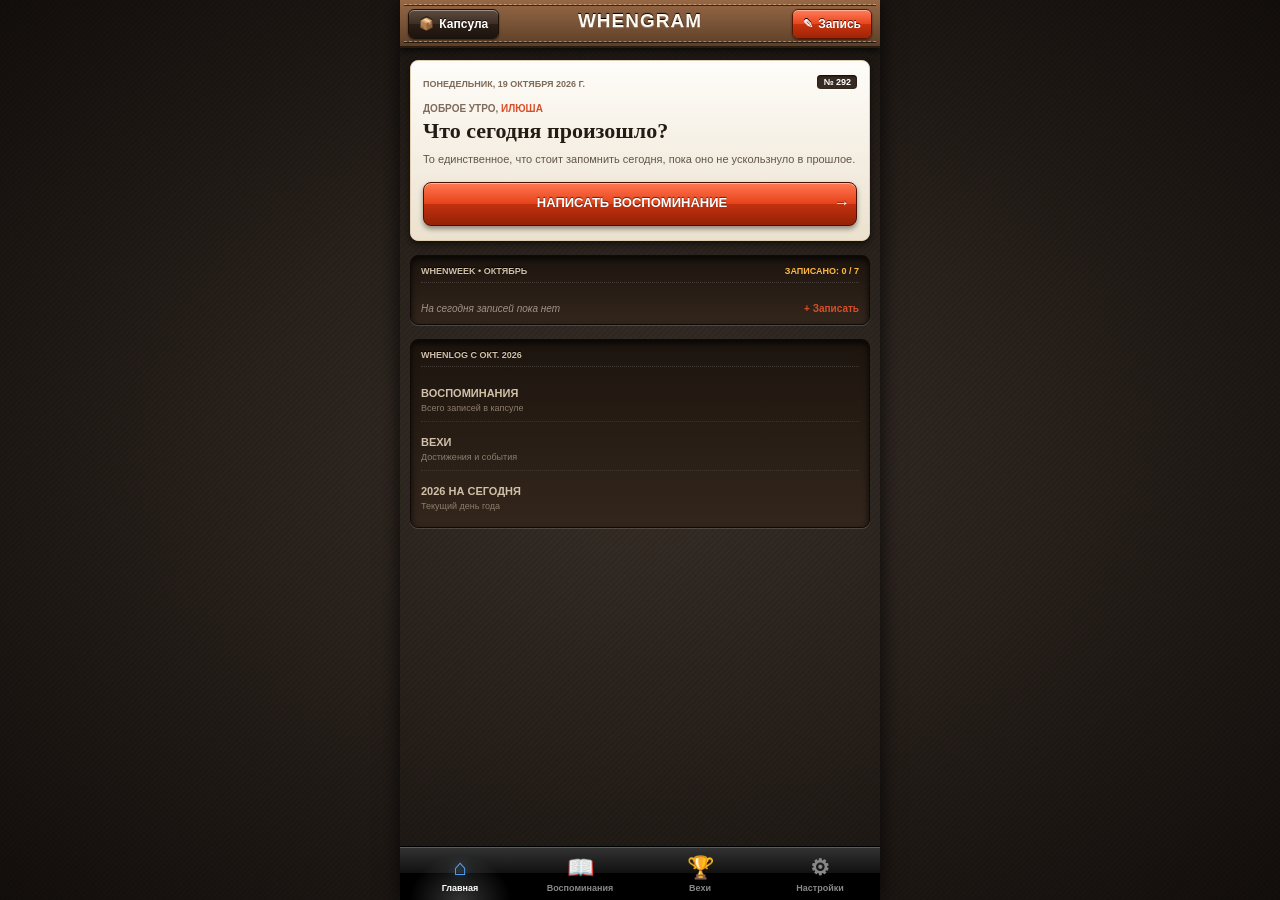
==== commit e0820762: "Update index.html" ====
--- a/index.html
+++ b/index.html
@@ -9,29 +9,49 @@
   <meta name="apple-mobile-web-app-title" content="Whengram">
   <meta name="format-detection" content="telephone=no">
 
-  <link rel="apple-touch-icon-precomposed" sizes="114x114" href="icon.png">
-  <link rel="stylesheet" href="style.css?v=10">
-
+  <link id="apple-icon-link" rel="apple-touch-icon-precomposed" sizes="114x114" href="">
+  <link rel="stylesheet" href="style.css?v=11">
+
+  <script type="text/javascript">
+    /* Генератор оригинальной иконки Whengram */
+    (function() {
+      try {
+        var c = document.createElement('canvas'); c.width = 114; c.height = 114; var ctx = c.getContext('2d');
+        var bg = ctx.createLinearGradient(0, 0, 0, 114);
+        bg.addColorStop(0, '#2c2825'); bg.addColorStop(0.5, '#1a1715'); bg.addColorStop(1, '#0a0908');
+        ctx.fillStyle = bg; ctx.fillRect(0, 0, 114, 114);
+        ctx.strokeStyle = 'rgba(255, 240, 220, 0.16)'; ctx.lineWidth = 2; ctx.strokeRect(3, 3, 108, 108);
+        ctx.save(); ctx.beginPath(); ctx.arc(57, 59, 43, 0, Math.PI*2, false); ctx.fillStyle = 'rgba(0,0,0,0.65)'; ctx.fill(); ctx.restore();
+        ctx.beginPath(); ctx.arc(57, 57, 42, 0, Math.PI*2, false);
+        var cg = ctx.createLinearGradient(0, 15, 0, 99); cg.addColorStop(0, '#fffdf7'); cg.addColorStop(0.7, '#f5ebd8'); cg.addColorStop(1, '#e0d0b6');
+        ctx.fillStyle = cg; ctx.fill(); ctx.lineWidth = 1.5; ctx.strokeStyle = '#ffffff'; ctx.stroke();
+        ctx.strokeStyle = '#141210'; ctx.lineCap = 'round'; ctx.lineWidth = 4.5;
+        ctx.beginPath(); ctx.moveTo(57, 25); ctx.lineTo(57, 36); ctx.stroke();
+        ctx.beginPath(); ctx.moveTo(43, 29); ctx.lineTo(48, 37); ctx.stroke();
+        ctx.beginPath(); ctx.moveTo(71, 29); ctx.lineTo(66, 37); ctx.stroke();
+        ctx.strokeStyle = '#f03e18'; ctx.lineWidth = 4.2; ctx.beginPath(); ctx.moveTo(34, 44); ctx.lineTo(80, 44); ctx.stroke();
+        ctx.fillStyle = '#12100e'; ctx.beginPath(); ctx.moveTo(34, 49); ctx.lineTo(44, 49); ctx.lineTo(49, 69); ctx.lineTo(53.5, 55); ctx.lineTo(60.5, 55); ctx.lineTo(65, 69); ctx.lineTo(70, 49); ctx.lineTo(80, 49); ctx.lineTo(71, 82); ctx.lineTo(61, 82); ctx.lineTo(57, 68); ctx.lineTo(53, 82); ctx.lineTo(43, 82); ctx.closePath(); ctx.fill();
+        var gl = ctx.createLinearGradient(0, 0, 0, 56); gl.addColorStop(0, 'rgba(255,255,255,0.38)'); gl.addColorStop(1, 'rgba(255,255,255,0)');
+        ctx.fillStyle = gl; ctx.beginPath(); ctx.moveTo(0,0); ctx.lineTo(114,0); ctx.lineTo(114,46); ctx.quadraticCurveTo(57,62,0,46); ctx.closePath(); ctx.fill();
+        var lnk = document.getElementById('apple-icon-link'); if (lnk) lnk.href = c.toDataURL('image/png');
+      } catch(e) {}
+    })();
+  </script>
 </head>
-<!-- Весь фон приложения теперь будет тёмной прошитой кожей -->
 <body class="leather-theme">
 
   <div id="app-shell" class="app-shell">
 
-    <!-- ==========================================
-         ВЕРХНИЙ БАР ИЗ СВЕТЛОЙ КОЖИ (как на скрине 163.jpg)
-         ========================================== -->
+    <!-- ВЕРХНИЙ БАР ИЗ КОЖИ -->
     <header id="top-navbar" class="ios6-leather-navbar">
       <div class="navbar-left">
         <button type="button" id="navbar-btn-capsule" class="ios6-glossy-dark-btn">
           <span class="btn-icon">&#128230;</span> Капсула
         </button>
       </div>
-
       <div class="navbar-center">
         <h1 id="navbar-title" class="navbar-title">WHENGRAM</h1>
       </div>
-
       <div class="navbar-right">
         <button type="button" id="navbar-btn-new" class="ios6-glossy-orange-btn">
           <span class="btn-icon">&#9998;</span> Запись
@@ -39,7 +59,6 @@
       </div>
     </header>
 
-    <!-- ОСНОВНАЯ ОБЛАСТЬ С КОНТЕНТОМ -->
     <main id="main-scroll" class="main-scroll">
 
       <!-- ==========================================
@@ -47,7 +66,7 @@
            ========================================== -->
       <section id="tab-home" class="tab-view active">
 
-        <!-- НОВАЯ ФУНКЦИЯ: Конверт "В этот день" (появляется, если есть запись из прошлого) -->
+        <!-- Конверт "В этот день" -->
         <div id="on-this-day-widget" class="vintage-envelope hidden">
           <div class="envelope-wax-seal"></div>
           <div class="envelope-text">
@@ -57,96 +76,69 @@
           <div class="env-arrow">&rarr;</div>
         </div>
 
-        <!-- ГЛАВНАЯ КАРТОЧКА (Белая бумага на фоне кожи) -->
         <div id="home-prompt-card" class="ios6-paper-card">
-          <!-- Дата и номер дня -->
           <div class="card-meta-row">
             <span id="home-current-date" class="meta-date">ПОНЕДЕЛЬНИК, 19 ОКТЯБРЯ 2026 Г.</span>
             <span id="home-day-number" class="meta-badge">№ 292</span>
           </div>
-          
           <div class="card-greeting">
             <span id="home-greeting-time">ДОБРОЕ УТРО,</span>
             <span id="home-greeting-name" class="accent-orange">ИЛЮША</span>
           </div>
-
           <h2 class="card-headline">Что сегодня произошло?</h2>
           <p class="card-subtext">То единственное, что стоит запомнить сегодня, пока оно не ускользнуло в прошлое.</p>
-
-          <!-- Большая сочная оранжевая кнопка -->
           <button type="button" id="btn-write-today" class="ios6-big-orange-btn">
             НАПИСАТЬ ВОСПОМИНАНИЕ <span class="arrow-right">&rarr;</span>
           </button>
         </div>
 
-        <!-- КАРТОЧКА СЕГОДНЯШНЕГО ВОСПОМИНАНИЯ (Если уже написали) -->
         <div id="home-today-card" class="ios6-paper-card hidden">
-          <div class="card-meta-row" style="border-bottom: 1px dotted #ccc; padding-bottom: 6px; margin-bottom: 8px;">
+          <div class="card-meta-row dashed-line">
             <span class="meta-date">ЗАПИСЬ ЗА СЕГОДНЯ</span>
             <span id="today-card-mood" class="meta-badge mood-badge">ХОРОШО</span>
           </div>
-
           <div id="today-card-photo-wrap" class="photo-frame hidden">
             <img id="today-card-photo" src="" alt="Фото дня">
             <div class="glass-glare"></div>
           </div>
-
           <div id="today-card-text" class="story-text"></div>
-
-          <!-- Обновленный виджет плеера Last.fm (Сразу с предзагруженным аудио) -->
           <div id="today-lastfm-box" class="lastfm-widget hidden"></div>
-
           <div class="card-footer">
             <span id="today-card-time" class="footer-time">21:00</span>
             <button type="button" id="btn-edit-today" class="ios6-small-dark-btn">Изменить</button>
           </div>
         </div>
 
-        <!-- ВДАВЛЕННАЯ ПАНЕЛЬ WHENWEEK (Календарь из квадратных кнопок) -->
+        <!-- WHENWEEK -->
         <div class="ios6-inset-panel">
           <div class="panel-header">
             <span id="whenweek-month-label" class="panel-title">WHENWEEK • ОКТЯБРЬ</span>
-            <span id="whenweek-count" class="panel-counter">ЗАПИСАНО: 0</span>
-          </div>
-
-          <div id="whenweek-strip" class="calendar-squares-row">
-            <!-- Квадратные кнопки генерируются через JS -->
-          </div>
-
+            <span id="whenweek-count" class="panel-counter">ЗАПИСАНО: 0 / 7</span>
+          </div>
+          <div id="whenweek-strip" class="calendar-squares-row"></div>
           <div class="panel-footer">
             <span id="whenweek-footer-text" class="footer-note">На сегодня записей пока нет</span>
             <button type="button" id="whenweek-quick-add" class="footer-action-link">+ Записать</button>
           </div>
         </div>
 
-        <!-- ВДАВЛЕННАЯ ПАНЕЛЬ WHENLOG (Механические счётчики) -->
+        <!-- WHENLOG -->
         <div class="ios6-inset-panel">
           <div class="panel-header">
             <span class="panel-title">WHENLOG С ОКТ. 2026</span>
           </div>
-
           <div class="flip-clock-row">
-            <div class="flip-label">
-              <b>ВОСПОМИНАНИЯ</b><br><span>Всего записей в капсуле</span>
-            </div>
+            <div class="flip-label"><b>ВОСПОМИНАНИЯ</b><br><span>Всего записей в капсуле</span></div>
             <div id="flip-memories" class="flip-digits"></div>
           </div>
-
           <div class="flip-divider"></div>
-
           <div class="flip-clock-row">
-            <div class="flip-label">
-              <b>ВЕХИ</b><br><span>Достижения и события</span>
-            </div>
+            <div class="flip-label"><b>ВЕХИ</b><br><span>Достижения и события</span></div>
             <div id="flip-events" class="flip-digits"></div>
           </div>
-
           <div class="flip-divider"></div>
-
           <div class="flip-clock-row">
-            <div class="flip-label">
-              <b id="log-year-label">2026 НА СЕГОДНЯ</b><br><span>Текущий день года</span>
-            </div>
+            <div class="flip-label"><b id="log-year-label">2026 НА СЕГОДНЯ</b><br><span>Текущий день года</span></div>
             <div id="flip-day-of-year" class="flip-digits digits-orange"></div>
           </div>
         </div>
@@ -157,8 +149,6 @@
            ВКЛАДКА 2: ВОСПОМИНАНИЯ
            ========================================== -->
       <section id="tab-memories" class="tab-view">
-        
-        <!-- НОВАЯ ФУНКЦИЯ: Машина времени -->
         <div class="time-machine-banner" id="btn-time-machine">
           <div class="tm-icon">&#8986;</div>
           <div class="tm-text">
@@ -166,7 +156,6 @@
             <span>Случайное воспоминание из прошлого</span>
           </div>
         </div>
-
         <div class="search-bar-leather">
           <input type="text" id="memories-search-input" class="ios6-search-input" placeholder="Поиск воспоминаний...">
           <select id="memories-mood-filter" class="ios6-select">
@@ -177,19 +166,15 @@
             <option value="photo">С фото</option>
           </select>
         </div>
-
         <div class="ios6-segmented-control">
           <button type="button" id="view-btn-list" class="seg-btn active">Хроника</button>
           <button type="button" id="view-btn-shelf" class="seg-btn">iBooks Полка</button>
         </div>
-
         <div id="shelf-active-filter-bar" class="active-filter-toast hidden">
           <span id="shelf-filter-title">Том: 2026</span>
           <button type="button" id="btn-reset-shelf-filter" class="ios6-small-dark-btn">Сбросить</button>
         </div>
-
         <div id="memories-list-container" class="memories-feed"></div>
-
         <div id="whenshelf-container" class="ibooks-wooden-case hidden">
           <div class="wood-header">
             <div class="wood-title">WHENSHELF.</div>
@@ -200,7 +185,6 @@
           </div>
           <div id="ibooks-wooden-shelf" class="wood-shelves-area"></div>
         </div>
-
       </section>
 
       <!-- ==========================================
@@ -214,16 +198,14 @@
       </section>
 
       <!-- ==========================================
-           ВКЛАДКА 4: НАСТРОЙКИ
+           ВКЛАДКА 4: НАСТРОЙКИ И БЭКАП
            ========================================== -->
       <section id="tab-settings" class="tab-view">
-        
         <div class="settings-header">
           <div class="settings-logo-leather">W</div>
           <h2>WHENGRAM</h2>
           <p>iOS 6 LEATHER EDITION</p>
         </div>
-
         <div class="settings-group-title">ПРОФИЛЬ И LAST.FM</div>
         <div class="settings-group-box">
           <div class="settings-row">
@@ -238,26 +220,20 @@
             <button type="button" id="btn-save-settings" class="ios6-glossy-dark-btn" style="width:100%">Сохранить настройки</button>
           </div>
         </div>
-
-        <div class="settings-group-title">РЕЗЕРВНАЯ КОПИЯ</div>
-        <div class="settings-group-box">
-          <div class="settings-row" style="padding: 10px;">
-            <p style="font-size:11px; color:#555; margin:0 0 10px 0;">Полная совместимость с Whengram 2.0 (manifest.json + фото).</p>
-            <div style="display:flex; justify-content:space-between;">
-              <button type="button" id="btn-export-zip" class="ios6-glossy-orange-btn" style="width:48%">Скачать .ZIP</button>
-              <label for="input-import-zip" class="ios6-glossy-dark-btn" style="width:48%; text-align:center; line-height:28px;">Загрузить .ZIP</label>
-              <input type="file" id="input-import-zip" style="display:none" accept=".zip,.json">
-            </div>
-          </div>
-        </div>
-
+        <div class="settings-group-title">БЭКАП WHENGRAM (ЧЕРЕЗ КОД)</div>
+        <div class="settings-group-box" style="padding:10px;">
+          <p style="font-size:11px; color:#a89a8c; margin-top:0;">На старом iOS 6 нет файлового менеджера. Все ваши записи и фото зашиваются в этот код. Скопируйте его, чтобы перенести на другое устройство, или вставьте новый для загрузки.</p>
+          <textarea id="backup-json-textarea" class="ios6-notepad-textarea" rows="4" placeholder="Нажмите 'Сгенерировать код' или вставьте код сюда..."></textarea>
+          <div style="display:flex; justify-content:space-between; margin-top:10px;">
+            <button type="button" id="btn-export-code" class="ios6-glossy-orange-btn" style="width:48%">Сгенерировать код</button>
+            <button type="button" id="btn-import-code" class="ios6-glossy-dark-btn" style="width:48%">Загрузить код</button>
+          </div>
+        </div>
       </section>
 
     </main>
 
-    <!-- ==========================================
-         НИЖНИЙ ГЛЯНЦЕВЫЙ ТАБ-БАР
-         ========================================== -->
+    <!-- НИЖНИЙ ДОК-БАР -->
     <nav id="bottom-tabbar" class="ios6-glossy-tabbar">
       <button type="button" class="tab-btn active" data-tab="home">
         <span class="tab-icon">&#8962;</span> Главная
@@ -272,10 +248,9 @@
         <span class="tab-icon">&#9881;</span> Настройки
       </button>
     </nav>
-
   </div>
 
-  <!-- МОДАЛЬНЫЕ ОКНА (Скрыты по умолчанию) -->
+  <!-- МОДАЛЬНЫЕ ОКНА -->
   <div id="modal-memory" class="ios6-modal hidden">
     <div class="modal-content-leather">
       <header class="ios6-leather-navbar">
@@ -285,37 +260,32 @@
       </header>
       <div class="modal-scroll-area">
         <input type="hidden" id="memory-edit-id" value="">
-        
         <label class="leather-label">ДАТА И НАСТРОЕНИЕ</label>
         <div class="leather-input-group">
-          <input type="date" id="memory-date-input" class="leather-input-field" style="border-bottom:1px solid #ccc">
+          <input type="date" id="memory-date-input" class="leather-input-field" style="border-bottom:1px solid #1c130c">
           <div class="mood-selector-row">
             <button type="button" class="mood-btn active" data-mood="positive">ХОРОШО</button>
             <button type="button" class="mood-btn" data-mood="neutral">РОВНО</button>
             <button type="button" class="mood-btn" data-mood="negative">ТЯЖЕЛО</button>
           </div>
         </div>
-
         <label class="leather-label">ЧТО ПРОИЗОШЛО?</label>
         <textarea id="memory-text-input" class="ios6-notepad-textarea" rows="6" placeholder="То, что стоит запомнить..."></textarea>
-
         <label class="leather-label">САУНДТРЕК ДНЯ (LAST.FM)</label>
         <div class="leather-input-group" style="padding:10px;">
           <button type="button" id="btn-fetch-lastfm" class="ios6-glossy-dark-btn" style="width:100%; margin-bottom:10px;">&#9835; Подтянуть трек за этот день</button>
           <div id="memory-lastfm-preview" class="lastfm-preview-box">Трек не выбран</div>
-          <input type="text" id="memory-song-title" class="leather-input-field" placeholder="Название песни" style="border-bottom:1px solid #ccc; background:transparent; padding:5px 0;">
+          <input type="text" id="memory-song-title" class="leather-input-field" placeholder="Название песни" style="border-bottom:1px dotted #888; background:transparent; padding:5px 0;">
           <input type="text" id="memory-song-artist" class="leather-input-field" placeholder="Исполнитель" style="background:transparent; padding:5px 0;">
           <input type="hidden" id="memory-song-plays"><input type="hidden" id="memory-song-cover">
         </div>
-
-        <label class="leather-label">ФОТОГРАФИЯ</label>
+        <label class="leather-label">ФОТОГРАФИЯ ИЗ МЕДИАТЕКИ</label>
         <div class="leather-input-group" style="padding:10px; text-align:center;">
-          <label for="memory-photo-input" class="ios6-glossy-dark-btn" style="display:block; margin-bottom:10px;">Выбрать фото</label>
+          <label for="memory-photo-input" class="ios6-glossy-dark-btn" style="display:block; margin-bottom:10px; line-height:28px;">Выбрать фото</label>
           <input type="file" id="memory-photo-input" style="display:none" accept="image/*">
           <img id="memory-photo-preview" src="" class="hidden" style="width:100%; border-radius:5px; margin-bottom:10px;">
           <button type="button" id="btn-remove-photo" class="ios6-glossy-red-btn hidden" style="width:100%;">Удалить фото</button>
         </div>
-
         <div id="memory-delete-wrap" class="hidden" style="margin-top:20px;">
           <button type="button" id="btn-delete-memory" class="ios6-glossy-red-btn" style="width:100%;">Удалить запись</button>
         </div>
@@ -323,16 +293,13 @@
     </div>
   </div>
 
-  <!-- Модалки для Вех и Читалки сжаты для экономии (аналогичны структуре) -->
-  <div id="modal-event" class="ios6-modal hidden"><div class="modal-content-leather"><header class="ios6-leather-navbar"><button type="button" id="btn-close-event-modal" class="ios6-glossy-dark-btn left-pos">Отмена</button><h2 class="navbar-title">ВЕХА</h2><button type="button" id="btn-save-event" class="ios6-glossy-orange-btn right-pos">Готово</button></header><div class="modal-scroll-area"><input type="hidden" id="event-edit-id" value=""><label class="leather-label">СОБЫТИЕ</label><div class="leather-input-group"><input type="text" id="event-title-input" class="leather-input-field" placeholder="Название" style="border-bottom:1px solid #ccc"><select id="event-category-select" class="leather-input-field" style="border-bottom:1px solid #ccc"><option value="ЖИЗНЬ">ЖИЗНЬ</option><option value="ПОКУПКА">ПОКУПКА</option><option value="ПОЕЗДКИ">ПОЕЗДКИ</option></select><input type="date" id="event-date-input" class="leather-input-field"></div><label class="leather-label">ФОТО</label><div class="leather-input-group" style="padding:10px;"><label for="event-photo-input" class="ios6-glossy-dark-btn" style="display:block;">Выбрать фото</label><input type="file" id="event-photo-input" style="display:none" accept="image/*"><img id="event-photo-preview" src="" class="hidden" style="width:100%; margin-top:10px; border-radius:4px;"></div><div id="event-delete-wrap" class="hidden" style="margin-top:20px;"><button type="button" id="btn-delete-event" class="ios6-glossy-red-btn" style="width:100%;">Удалить</button></div></div></div></div>
-
-  <div id="modal-reader" class="ios6-modal hidden"><div class="modal-content-leather"><header class="ios6-leather-navbar"><button type="button" id="btn-close-reader" class="ios6-glossy-dark-btn left-pos">Назад</button><h2 class="navbar-title">ВОСПОМИНАНИЕ</h2><button type="button" id="btn-reader-edit" class="ios6-glossy-dark-btn right-pos">Изменить</button></header><div class="modal-scroll-area"><div class="ios6-paper-card"><div class="card-meta-row" style="border-bottom: 1px dotted #ccc; padding-bottom: 6px; margin-bottom: 8px;"><span id="reader-full-date" class="meta-date"></span><span id="reader-mood-badge" class="meta-badge"></span></div><div id="reader-photo-wrap" class="photo-frame hidden"><img id="reader-photo-img" src=""><div class="glass-glare"></div></div><div id="reader-text-body" class="story-text"></div><div id="reader-lastfm-box" class="lastfm-widget hidden"></div></div></div></div></div>
+  <div id="modal-event" class="ios6-modal hidden"><div class="modal-content-leather"><header class="ios6-leather-navbar"><button type="button" id="btn-close-event-modal" class="ios6-glossy-dark-btn left-pos">Отмена</button><h2 class="navbar-title">ВЕХА</h2><button type="button" id="btn-save-event" class="ios6-glossy-orange-btn right-pos">Готово</button></header><div class="modal-scroll-area"><input type="hidden" id="event-edit-id" value=""><label class="leather-label">СОБЫТИЕ</label><div class="leather-input-group"><input type="text" id="event-title-input" class="leather-input-field" placeholder="Название" style="border-bottom:1px solid #1c130c"><select id="event-category-select" class="leather-input-field" style="border-bottom:1px solid #1c130c"><option value="ЖИЗНЬ">ЖИЗНЬ</option><option value="ПОКУПКА">ПОКУПКА</option><option value="ПОЕЗДКИ">ПОЕЗДКИ</option></select><input type="date" id="event-date-input" class="leather-input-field"></div><label class="leather-label">ФОТО</label><div class="leather-input-group" style="padding:10px;"><label for="event-photo-input" class="ios6-glossy-dark-btn" style="display:block; line-height:28px; text-align:center;">Выбрать фото</label><input type="file" id="event-photo-input" style="display:none" accept="image/*"><img id="event-photo-preview" src="" class="hidden" style="width:100%; margin-top:10px; border-radius:4px;"></div><div id="event-delete-wrap" class="hidden" style="margin-top:20px;"><button type="button" id="btn-delete-event" class="ios6-glossy-red-btn" style="width:100%;">Удалить</button></div></div></div></div>
+
+  <div id="modal-reader" class="ios6-modal hidden"><div class="modal-content-leather"><header class="ios6-leather-navbar"><button type="button" id="btn-close-reader" class="ios6-glossy-dark-btn left-pos">Назад</button><h2 class="navbar-title">ВОСПОМИНАНИЕ</h2><button type="button" id="btn-reader-edit" class="ios6-glossy-dark-btn right-pos">Изменить</button></header><div class="modal-scroll-area"><div class="ios6-paper-card"><div class="card-meta-row dashed-line"><span id="reader-full-date" class="meta-date"></span><span id="reader-mood-badge" class="meta-badge"></span></div><div id="reader-photo-wrap" class="photo-frame hidden"><img id="reader-photo-img" src=""><div class="glass-glare"></div></div><div id="reader-text-body" class="story-text"></div><div id="reader-lastfm-box" class="lastfm-widget hidden"></div></div></div></div></div>
 
   <div id="ios6-hud" class="ios6-hud hidden"><div id="ios6-hud-text">Готово</div></div>
-
-  <!-- Аудио-элемент для предзагрузки музыки -->
   <audio id="lastfm-audio-preview" preload="auto"></audio>
 
-  <script type="text/javascript" src="app.js?v=10"></script>
+  <script type="text/javascript" src="app.js?v=11"></script>
 </body>
 </html>
--- a/style.css
+++ b/style.css
@@ -1,5 +1,5 @@
 /* ==========================================================================
-   WHENGRAM — TRUE iOS 6.1.3 SKEUOMORPHIC UI (iPhone 4s Retina 320x480)
+   WHENGRAM — TRUE iOS 6 LEATHER SKEUOMORPHIC UI (iPhone 4s)
    ========================================================================== */
 
 * {
@@ -20,45 +20,21 @@
   -webkit-font-smoothing: antialiased;
 }
 
-.hidden,
-.hidden-input {
-  display: none !important;
-}
-
-.accent-dot,
-.accent-text {
-  color: #e8451e;
-}
-
-/* ==========================================================================
-   ФАКТУРЫ ФОНА: КРЕМОВАЯ БУМАГА (ПО УМОЛЧАНИЮ) И ТЁМНЫЙ ЛЁН iOS 6
-   ========================================================================== */
-body.theme-cream {
-  background-color: #dfd3be;
+.hidden { display: none !important; }
+.accent-orange { color: #d94e28; }
+
+/* ==========================================================================
+   ГЛАВНЫЙ ФОН: ТЁМНАЯ КОЖА С ТЕКСТУРОЙ
+   ========================================================================== */
+body.leather-theme {
+  background-color: #2b211a;
   background-image:
-    -webkit-radial-gradient(50% 30%, ellipse cover, rgba(255, 250, 240, 0.55) 0%, rgba(186, 168, 140, 0.35) 100%),
-    -webkit-repeating-linear-gradient(0deg, rgba(90, 70, 45, 0.035) 0px, rgba(90, 70, 45, 0.035) 1px, transparent 1px, transparent 3px),
-    -webkit-repeating-linear-gradient(90deg, rgba(255, 255, 255, 0.18) 0px, rgba(255, 255, 255, 0.18) 1px, transparent 1px, transparent 4px);
-  color: #241b14;
-}
-
-body.theme-dark {
-  background-color: #141517;
-  background-image:
-    -webkit-radial-gradient(50% 25%, ellipse cover, rgba(50, 52, 58, 0.35) 0%, rgba(10, 10, 12, 0.85) 100%),
-    -webkit-repeating-linear-gradient(45deg, rgba(255, 255, 255, 0.025) 0px, rgba(255, 255, 255, 0.025) 1px, transparent 1px, transparent 4px),
-    -webkit-repeating-linear-gradient(-45deg, rgba(0, 0, 0, 0.45) 0px, rgba(0, 0, 0, 0.45) 1px, transparent 1px, transparent 4px);
-  color: #f2ece1;
-}
-
-body.theme-dark .accent-dot,
-body.theme-dark .accent-text {
-  color: #ff5b33;
-}
-
-/* ==========================================================================
-   КАРКАС ЭКРАНА iPHONE 4S
-   ========================================================================== */
+    -webkit-radial-gradient(center, ellipse cover, rgba(255, 255, 255, 0.05) 0%, rgba(0, 0, 0, 0.6) 100%),
+    -webkit-repeating-linear-gradient(45deg, rgba(0, 0, 0, 0.03) 0px, rgba(0, 0, 0, 0.03) 2px, transparent 2px, transparent 4px),
+    -webkit-repeating-linear-gradient(-45deg, rgba(255, 255, 255, 0.02) 0px, rgba(255, 255, 255, 0.02) 2px, transparent 2px, transparent 4px);
+  color: #fff9f0;
+}
+
 .app-shell {
   position: relative;
   width: 100%;
@@ -66,7 +42,7 @@
   max-width: 480px;
   margin: 0 auto;
   overflow: hidden;
-  -webkit-box-shadow: 0 0 30px rgba(0, 0, 0, 0.75);
+  -webkit-box-shadow: 0 0 20px rgba(0,0,0,0.8);
 }
 
 .main-scroll {
@@ -76,2119 +52,518 @@
   left: 0;
   right: 0;
   overflow-y: scroll;
-  overflow-x: hidden;
   -webkit-overflow-scrolling: touch;
-  padding: 12px 11px 28px 11px;
-}
-
-.tab-view {
-  display: none;
-}
-
-.tab-view.active {
-  display: block;
-}
-
-/* ==========================================================================
-   ВЕРХНИЙ КОЖАНЫЙ БАР iOS 6 С ДВОЙНОЙ ПРОСТРОЧКОЙ
-   ========================================================================== */
-.ios6-navbar {
+  padding: 12px 10px 24px 10px;
+}
+
+.tab-view { display: none; }
+.tab-view.active { display: block; }
+
+/* ==========================================================================
+   ВЕРХНИЙ БАР ИЗ СВЕТЛОЙ КОЖИ
+   ========================================================================== */
+.ios6-leather-navbar {
   position: absolute;
   top: 0;
   left: 0;
   right: 0;
   height: 48px;
   z-index: 30;
-  background-color: #36261b;
-  background-image:
-    -webkit-repeating-linear-gradient(45deg, rgba(0, 0, 0, 0.08) 0px, rgba(0, 0, 0, 0.08) 2px, transparent 2px, transparent 4px),
-    -webkit-gradient(
-      linear, left top, left bottom,
-      from(#5c4332),
-      color-stop(0.06, #4d3728),
-      color-stop(0.50, #38271c),
-      color-stop(0.52, #2b1d14),
-      to(#1f140d)
-    );
-  border-bottom: 1px solid #0d0805;
-  -webkit-box-shadow:
-    inset 0 1px 0 rgba(255, 235, 210, 0.28),
-    0 3px 6px rgba(0, 0, 0, 0.55);
-}
-
-body.theme-dark .ios6-navbar {
-  background-color: #1c1d21;
-  background-image:
-    -webkit-gradient(
-      linear, left top, left bottom,
-      from(#3d4047),
-      color-stop(0.50, #232529),
-      color-stop(0.51, #151619),
-      to(#0c0d0f)
-    );
-  border-bottom: 1px solid #000000;
-}
-
-.navbar-stitch-top,
-.navbar-stitch-bottom {
+  background-color: #7a5437;
+  background-image: -webkit-gradient(
+    linear, left top, left bottom,
+    from(#966846),
+    color-stop(0.5, #7a5437),
+    to(#5c3e27)
+  );
+  border-bottom: 2px solid #291a10;
+  -webkit-box-shadow: 0 3px 8px rgba(0,0,0,0.7);
+}
+
+/* Двойная кожаная строчка сверху и снизу бара */
+.ios6-leather-navbar:before,
+.ios6-leather-navbar:after {
+  content: "";
   position: absolute;
   left: 4px;
   right: 4px;
   height: 1px;
-  border-bottom: 1px dashed rgba(235, 198, 150, 0.38);
-  -webkit-box-shadow: 0 1px 0 rgba(0, 0, 0, 0.7);
+  border-bottom: 1px dashed rgba(255, 215, 170, 0.45);
+  -webkit-box-shadow: 0 1px 0 rgba(0, 0, 0, 0.6);
   pointer-events: none;
 }
-
-.navbar-stitch-top {
-  top: 3px;
-}
-
-.navbar-stitch-bottom {
-  bottom: 3px;
-}
-
-body.theme-dark .navbar-stitch-top,
-body.theme-dark .navbar-stitch-bottom {
-  border-bottom-color: rgba(255, 255, 255, 0.16);
-}
-
-.navbar-left {
-  position: absolute;
-  left: 9px;
-  top: 8px;
-}
-
-.navbar-right {
-  position: absolute;
-  right: 8px;
-  top: 8px;
-}
-
-.navbar-center {
-  margin: 0 82px;
-  padding-top: 8px;
-  text-align: center;
-}
+.ios6-leather-navbar:before { top: 3px; }
+.ios6-leather-navbar:after { bottom: 4px; }
+
+.navbar-left { position: absolute; left: 8px; top: 9px; }
+.navbar-right { position: absolute; right: 8px; top: 9px; }
+.navbar-center { margin: 0 80px; padding-top: 10px; text-align: center; }
 
 .navbar-title {
   margin: 0;
-  font-size: 16px;
+  font-family: "Helvetica Neue", Helvetica, Arial, sans-serif;
+  font-size: 19px;
   font-weight: 900;
-  letter-spacing: 0.8px;
-  color: #fff8ed;
-  text-shadow: 0 -1px 1px #000000, 0 1px 2px rgba(0, 0, 0, 0.8);
-  white-space: nowrap;
-  overflow: hidden;
-  text-overflow: ellipsis;
-}
-
-.navbar-subtitle {
-  margin-top: 1px;
-  font-size: 7px;
-  font-weight: 800;
-  letter-spacing: 1.5px;
-  color: #d4be9e;
-  text-shadow: 0 -1px 0 rgba(0, 0, 0, 0.85);
-}
-
-/* Медальон логотипа слева в баре */
-.brand-medallion {
-  width: 32px;
-  height: 32px;
-  padding: 2px;
-  -webkit-border-radius: 16px;
-  border-radius: 16px;
-  background-image: -webkit-gradient(linear, left top, left bottom, from(#1a120b), to(#423022));
-  -webkit-box-shadow:
-    inset 0 2px 3px rgba(0, 0, 0, 0.85),
-    0 1px 0 rgba(255, 255, 255, 0.25);
-}
-
-.brand-medallion svg {
-  display: block;
-}
-
-/* Выпуклая кнопка навигационного бара iOS 6 */
-.ios6-bevel-btn {
-  height: 31px;
+  letter-spacing: 1px;
+  color: #fff9f0;
+  text-shadow: 0 -1px 1px #000, 0 1px 1px rgba(255,255,255,0.3);
+  text-transform: uppercase;
+}
+
+/* ==========================================================================
+   КНОПКИ: ГЛЯНЦЕВЫЕ (ORANGE И DARK)
+   ========================================================================== */
+.ios6-glossy-orange-btn,
+.ios6-glossy-dark-btn,
+.ios6-glossy-red-btn {
+  height: 30px;
   padding: 0 10px;
   font-size: 12px;
   font-weight: 800;
-  color: #fff9f0;
-  text-shadow: 0 -1px 0 rgba(0, 0, 0, 0.85);
-  background-color: #4a3425;
-  background-image: -webkit-gradient(
-    linear, left top, left bottom,
-    from(#7a5942),
-    color-stop(0.49, #543b2a),
-    color-stop(0.51, #3d2a1d),
-    to(#2b1c12)
-  );
-  border: 1px solid #140c07;
+  color: #ffffff;
+  text-shadow: 0 -1px 0 rgba(0, 0, 0, 0.7);
+  border: 1px solid #1c1109;
   -webkit-border-radius: 6px;
   border-radius: 6px;
   -webkit-box-shadow:
-    inset 0 1px 0 rgba(255, 240, 220, 0.38),
-    0 1px 0 rgba(255, 255, 255, 0.18),
-    0 1px 2px rgba(0, 0, 0, 0.6);
-}
-
-body.theme-dark .ios6-bevel-btn {
-  background-image: -webkit-gradient(
-    linear, left top, left bottom,
-    from(#525661),
-    color-stop(0.49, #34373d),
-    color-stop(0.51, #222429),
-    to(#17181c)
-  );
-  border-color: #08090a;
-}
-
-.ios6-bevel-btn .plus-glyph {
-  color: #ff6e47;
-  font-weight: 900;
-  margin-right: 1px;
-}
-
-.ios6-bevel-btn:active,
-.ios6-bevel-btn.touched {
-  background-image: -webkit-gradient(linear, left top, left bottom, from(#21150e), to(#422d20));
-  -webkit-box-shadow: inset 0 2px 5px rgba(0, 0, 0, 0.85);
-}
-
-.btn-orange-done {
+    inset 0 1px 0 rgba(255, 255, 255, 0.4),
+    0 1px 2px rgba(0, 0, 0, 0.5);
+  cursor: pointer;
+}
+
+.ios6-glossy-orange-btn {
   background-image: -webkit-gradient(
     linear, left top, left bottom,
     from(#ff7e59),
-    color-stop(0.49, #e8481d),
-    color-stop(0.51, #c9350e),
-    to(#9e2405)
-  ) !important;
-  border-color: #471002 !important;
-}
-
-/* ==========================================================================
-   ВКЛАДКА 1: ГЛАВНАЯ — МЕТАЛЛИЧЕСКАЯ ПЛАШКА ДАТЫ И ОТРЫВНОЙ ЛИСТ
-   ========================================================================== */
-.date-metal-bar {
-  overflow: hidden;
-  padding: 6px 10px;
-  margin-bottom: 12px;
-  -webkit-border-radius: 7px;
-  border-radius: 7px;
-  background-image: -webkit-gradient(linear, left top, left bottom, from(#f7efe0), to(#d8c8b0));
-  border: 1px solid #a89578;
+    color-stop(0.49, #e8451e),
+    color-stop(0.51, #c9330e),
+    to(#9e2406)
+  );
+  border-color: #591603;
+}
+
+.ios6-glossy-dark-btn {
+  background-image: -webkit-gradient(
+    linear, left top, left bottom,
+    from(#5e4b3e),
+    color-stop(0.49, #3d2f25),
+    color-stop(0.51, #2b1f16),
+    to(#1c130d)
+  );
+}
+
+.ios6-glossy-red-btn {
+  background-image: -webkit-gradient(
+    linear, left top, left bottom,
+    from(#f5675d),
+    color-stop(0.49, #d92b20),
+    color-stop(0.51, #b8180d),
+    to(#8c0e06)
+  );
+}
+
+.btn-icon { color: #f2ceaa; margin-right: 2px; text-shadow: 0 -1px 0 #000; }
+.ios6-glossy-orange-btn .btn-icon { color: #ffece6; }
+
+.ios6-glossy-orange-btn:active, .ios6-glossy-dark-btn:active {
+  -webkit-box-shadow: inset 0 2px 5px rgba(0,0,0,0.8);
+}
+
+/* Большая оранжевая кнопка на главном экране */
+.ios6-big-orange-btn {
+  display: block;
+  width: 100%;
+  height: 44px;
+  margin-top: 14px;
+  font-size: 13px;
+  font-weight: bold;
+  color: #ffffff;
+  text-shadow: 0 -1px 1px rgba(0,0,0,0.6);
+  background-image: -webkit-gradient(
+    linear, left top, left bottom,
+    from(#ff7852),
+    color-stop(0.5, #e64219),
+    color-stop(0.51, #c2310e),
+    to(#942106)
+  );
+  border: 1px solid #4a1002;
+  -webkit-border-radius: 8px;
+  border-radius: 8px;
+  -webkit-box-shadow:
+    inset 0 1px 0 rgba(255, 255, 255, 0.45),
+    0 3px 5px rgba(0, 0, 0, 0.4);
+}
+.ios6-big-orange-btn .arrow-right { float: right; font-size: 16px; margin-top: -1px; }
+
+/* ==========================================================================
+   ОСНОВНАЯ КАРТОЧКА ИЗ СВЕТЛОЙ БУМАГИ
+   ========================================================================== */
+.ios6-paper-card {
+  padding: 14px 12px;
+  margin-bottom: 14px;
+  background-color: #f7f3eb;
+  background-image: -webkit-gradient(linear, left top, left bottom, from(#fffdfa), to(#ebe1ce));
+  -webkit-border-radius: 8px;
+  border-radius: 8px;
+  border: 1px solid #e0ceb1;
   -webkit-box-shadow:
     inset 0 1px 0 #ffffff,
-    0 1px 3px rgba(45, 30, 15, 0.2);
-}
-
-body.theme-dark .date-metal-bar {
-  background-image: -webkit-gradient(linear, left top, left bottom, from(#2a2c32), to(#1a1b1f));
-  border-color: #0b0c0e;
-  -webkit-box-shadow:
-    inset 0 1px 0 rgba(255, 255, 255, 0.1),
-    0 2px 4px rgba(0, 0, 0, 0.65);
-}
-
-.date-bar-left {
+    0 2px 5px rgba(0,0,0,0.4),
+    0 4px 10px rgba(0,0,0,0.25);
+  color: #33271f;
+}
+
+.card-meta-row { overflow: hidden; margin-bottom: 10px; }
+
+.meta-date {
   float: left;
   font-size: 9px;
-  font-weight: 900;
-  letter-spacing: 0.6px;
-  color: #4f3e2e;
-  text-shadow: 0 1px 0 rgba(255, 255, 255, 0.8);
-  line-height: 16px;
-}
-
-body.theme-dark .date-bar-left {
-  color: #bab2a6;
-  text-shadow: 0 -1px 0 #000000;
-}
-
-.date-bar-right {
+  font-weight: bold;
+  color: #7d6b5b;
+  line-height: 18px;
+}
+
+.meta-badge {
   float: right;
-  padding: 1px 7px;
+  padding: 2px 6px;
   font-size: 9px;
-  font-weight: 900;
-  color: #fff8ed;
-  background-image: -webkit-gradient(linear, left top, left bottom, from(#453427), to(#261c14));
-  border: 1px solid #140e09;
-  -webkit-border-radius: 9px;
-  border-radius: 9px;
-  -webkit-box-shadow: inset 0 1px 2px rgba(0, 0, 0, 0.7), 0 1px 0 rgba(255, 255, 255, 0.6);
-}
-
-/* Отрывной блокнотный лист «Что сегодня произошло?» */
-.paper-sheet-card {
-  position: relative;
-  margin-bottom: 18px;
-  -webkit-border-radius: 10px;
-  border-radius: 10px;
-  background-color: #fffcf5;
-  background-image:
-    -webkit-repeating-linear-gradient(0deg, transparent 0px, transparent 25px, rgba(190, 165, 130, 0.22) 25px, rgba(190, 165, 130, 0.22) 26px),
-    -webkit-gradient(linear, left top, left bottom, from(#ffffff), to(#f5ebd9));
-  border: 1px solid #b5a184;
-  -webkit-box-shadow:
-    inset 0 1px 0 #ffffff,
-    0 1px 0 #e6d8c0,
-    0 3px 0 #9e8b6f,
-    0 4px 0 #dbd0bc,
-    0 6px 0 #8c7a5f,
-    0 9px 14px rgba(40, 26, 12, 0.32);
-}
-
-body.theme-dark .paper-sheet-card {
-  background-color: #212328;
-  background-image:
-    -webkit-repeating-linear-gradient(0deg, transparent 0px, transparent 25px, rgba(255, 255, 255, 0.04) 25px, rgba(255, 255, 255, 0.04) 26px),
-    -webkit-gradient(linear, left top, left bottom, from(#2b2d33), to(#191a1f));
-  border-color: #3a3d45;
-  -webkit-box-shadow:
-    inset 0 1px 0 rgba(255, 255, 255, 0.1),
-    0 3px 0 #121316,
-    0 4px 0 #32353d,
-    0 7px 16px rgba(0, 0, 0, 0.75);
-}
-
-/* Перфорация отрывного блокнота сверху */
-.sheet-top-holes {
-  height: 18px;
-  padding: 5px 14px 0 14px;
-  background-image: -webkit-gradient(linear, left top, left bottom, from(rgba(0,0,0,0.06)), to(transparent));
-  border-bottom: 1px dashed rgba(150, 125, 95, 0.4);
-  text-align: justify;
-  overflow: hidden;
-}
-
-.sheet-top-holes span {
-  display: inline-block;
-  width: 8px;
-  height: 8px;
-  margin-right: 11%;
+  font-weight: bold;
+  color: #fff;
+  background-color: #382b21;
   -webkit-border-radius: 4px;
   border-radius: 4px;
-  background-color: #cbbba2;
-  -webkit-box-shadow: inset 0 1px 2px rgba(0, 0, 0, 0.55), 0 1px 0 #ffffff;
-}
-
-body.theme-dark .sheet-top-holes span {
-  background-color: #111215;
-  -webkit-box-shadow: inset 0 1px 3px #000000, 0 1px 0 rgba(255, 255, 255, 0.12);
-}
-
-.sheet-inner {
-  padding: 14px 15px 16px 15px;
-}
-
-.greeting-kicker {
+  -webkit-box-shadow: inset 0 1px 2px rgba(0,0,0,0.8), 0 1px 0 rgba(255,255,255,0.8);
+}
+
+.mood-badge {
+  background-image: -webkit-gradient(linear, left top, left bottom, from(#ff7a52), to(#ba2e09));
+  border: 1px solid #571402;
+  text-shadow: 0 -1px 0 rgba(0,0,0,0.5);
+}
+
+.card-greeting {
   font-size: 10px;
-  font-weight: 900;
-  letter-spacing: 0.9px;
-  color: #786550;
-  margin-bottom: 6px;
-}
-
-body.theme-dark .greeting-kicker {
-  color: #a39b8e;
-}
-
-.sheet-headline {
+  font-weight: 800;
+  color: #7d6b5b;
+  margin-bottom: 4px;
+}
+
+.card-headline {
   margin: 0 0 8px 0;
   font-family: Georgia, "Times New Roman", serif;
   font-size: 22px;
   font-weight: bold;
-  line-height: 1.15;
-  color: #1f1710;
-  text-shadow: 0 1px 0 rgba(255, 255, 255, 0.9);
-}
-
-body.theme-dark .sheet-headline {
-  color: #fff9f0;
-  text-shadow: 0 -1px 1px #000000;
-}
-
-.sheet-lead {
-  margin: 0 0 15px 0;
-  font-size: 12px;
-  line-height: 1.42;
-  color: #635240;
-}
-
-body.theme-dark .sheet-lead {
-  color: #b0a89b;
-}
-
-/* Главная выпуклая кнопка «НАПИСАТЬ ВОСПОМИНАНИЕ ->» */
-.ios6-hero-btn {
-  display: block;
-  width: 100%;
-  height: 44px;
-  padding: 0 12px 0 14px;
-  text-align: left;
-  background-color: #e8451e;
-  background-image: -webkit-gradient(
-    linear, left top, left bottom,
-    from(#ff7c57),
-    color-stop(0.49, #eb4b23),
-    color-stop(0.51, #d13811),
-    to(#a62506)
-  );
-  border: 1px solid #611402;
-  -webkit-border-radius: 9px;
-  border-radius: 9px;
-  -webkit-box-shadow:
-    inset 0 1px 0 rgba(255, 255, 255, 0.45),
-    0 2px 5px rgba(140, 35, 5, 0.45),
-    0 1px 2px rgba(0, 0, 0, 0.35);
-}
-
-.hero-btn-label {
+  color: #241b15;
+}
+
+.card-subtext {
+  margin: 0;
   font-size: 11px;
-  font-weight: 900;
-  letter-spacing: 0.8px;
-  color: #ffffff;
-  text-shadow: 0 -1px 1px rgba(0, 0, 0, 0.65);
-  line-height: 42px;
-}
-
-.hero-btn-circle {
-  float: right;
-  width: 26px;
-  height: 26px;
-  margin-top: 8px;
-  line-height: 24px;
-  text-align: center;
-  font-size: 14px;
-  font-weight: bold;
-  color: #fff;
-  -webkit-border-radius: 13px;
-  border-radius: 13px;
-  background-color: rgba(0, 0, 0, 0.22);
-  border: 1px solid rgba(255, 255, 255, 0.25);
-  -webkit-box-shadow: inset 0 1px 2px rgba(0, 0, 0, 0.5);
-}
-
-.ios6-hero-btn:active,
-.ios6-hero-btn.touched {
-  background-image: -webkit-gradient(linear, left top, left bottom, from(#992205), to(#d93b14));
-  -webkit-box-shadow: inset 0 3px 6px rgba(0, 0, 0, 0.7);
-}
-
-/* ==========================================================================
-   ПОЛАРОИДНАЯ КАРТОЧКА СО СКОТЧЕМ И СВЕТОДИОДНЫМ ПИНОМ (LED)
-   ========================================================================== */
-.polaroid-sheet-card {
-  position: relative;
-  padding: 14px 12px 12px 12px;
-  margin-bottom: 16px;
+  line-height: 1.45;
+  color: #635548;
+}
+
+/* ==========================================================================
+   ВДАВЛЕННЫЕ ПАНЕЛИ (WHENWEEK И WHENLOG)
+   ========================================================================== */
+.ios6-inset-panel {
+  padding: 10px;
+  margin-bottom: 14px;
+  background-color: #2a1f17;
+  background-image: -webkit-gradient(linear, left top, left bottom, from(#1c140e), to(#33261c));
+  border: 1px solid #0f0a07;
   -webkit-border-radius: 8px;
   border-radius: 8px;
-  background-color: #fcf8ef;
-  background-image: -webkit-gradient(linear, left top, left bottom, from(#ffffff), to(#efe4cf));
-  border: 1px solid #b5a184;
   -webkit-box-shadow:
-    inset 0 1px 0 #ffffff,
-    0 5px 12px rgba(35, 22, 10, 0.28),
-    0 1px 3px rgba(0, 0, 0, 0.2);
-}
-
-body.theme-dark .polaroid-sheet-card {
-  background-image: -webkit-gradient(linear, left top, left bottom, from(#2c2e34), to(#1c1d22));
-  border-color: #3b3e47;
-  -webkit-box-shadow: inset 0 1px 0 rgba(255,255,255,0.1), 0 6px 14px rgba(0,0,0,0.75);
-}
-
-/* Полупрозрачный кусочек матового скотча сверху Полароида */
-.polaroid-tape {
-  position: absolute;
-  top: -7px;
-  left: 50%;
-  width: 76px;
-  height: 16px;
-  margin-left: -38px;
-  background-color: rgba(245, 232, 200, 0.72);
-  border-left: 1px dotted rgba(160, 140, 110, 0.45);
-  border-right: 1px dotted rgba(160, 140, 110, 0.45);
-  -webkit-box-shadow: 0 1px 2px rgba(0, 0, 0, 0.18);
-}
-
-.polaroid-header {
+    inset 0 3px 6px rgba(0, 0, 0, 0.8),
+    0 1px 0 rgba(255, 255, 255, 0.15);
+}
+
+.panel-header {
   overflow: hidden;
-  margin-bottom: 10px;
-}
-
-.polaroid-badge-label {
+  padding-bottom: 6px;
+  margin-bottom: 8px;
+  border-bottom: 1px dotted rgba(255, 255, 255, 0.15);
+}
+
+.panel-title {
   float: left;
   font-size: 9px;
   font-weight: 900;
-  letter-spacing: 0.8px;
-  color: #7d6a54;
-  line-height: 22px;
-}
-
-/* Капсула со светящимся светодиодом настроения */
-.mood-led-pill {
+  color: #d1c1a9;
+  text-shadow: 0 -1px 0 #000;
+}
+
+.panel-counter {
   float: right;
-  padding: 3px 9px 3px 7px;
   font-size: 9px;
-  font-weight: 900;
-  letter-spacing: 0.5px;
-  color: #f5efe6;
-  text-shadow: 0 -1px 0 #000000;
-  background-image: -webkit-gradient(linear, left top, left bottom, from(#3d352e), to(#1f1a16));
-  border: 1px solid #120e0b;
-  -webkit-border-radius: 11px;
-  border-radius: 11px;
-  -webkit-box-shadow: inset 0 1px 0 rgba(255,255,255,0.2), 0 1px 0 rgba(255,255,255,0.7);
-}
-
-.led-dot {
-  display: inline-block;
-  width: 7px;
-  height: 7px;
-  margin-right: 4px;
-  vertical-align: middle;
-  -webkit-border-radius: 4px;
-  border-radius: 4px;
-}
-
-.mood-positive .led-dot {
-  background-color: #4cd964;
-  -webkit-box-shadow: 0 0 6px #4cd964, inset 0 1px 1px #ffffff;
-}
-
-.mood-neutral .led-dot {
-  background-color: #ffcc00;
-  -webkit-box-shadow: 0 0 6px #ffcc00, inset 0 1px 1px #ffffff;
-}
-
-.mood-negative .led-dot {
-  background-color: #ff3b30;
-  -webkit-box-shadow: 0 0 6px #ff3b30, inset 0 1px 1px #ffffff;
-}
-
-/* Глубокая рамка фотографии с диагональным бликом стекла */
-.polaroid-well {
-  position: relative;
-  padding: 6px;
-  margin-bottom: 10px;
-  background-color: #171310;
-  border: 1px solid #ab977a;
+  font-weight: bold;
+  color: #ffb942; /* Желтый акцент со скрина */
+}
+
+/* Глянцевые квадратные кнопки календаря (как на скрине 163.jpg) */
+.calendar-squares-row {
+  display: -webkit-box;
+  display: flex;
+  -webkit-box-pack: justify;
+  justify-content: space-between;
+  margin-bottom: 8px;
+}
+
+.cal-square {
+  width: 13.5%;
+  aspect-ratio: 1 / 1.1;
+  text-align: center;
+  padding-top: 4px;
+  background-image: -webkit-gradient(
+    linear, left top, left bottom,
+    from(#594a3e),
+    color-stop(0.48, #3b2e24),
+    color-stop(0.50, #2b1f16),
+    to(#1a110a)
+  );
+  border: 1px solid #0a0603;
   -webkit-border-radius: 5px;
   border-radius: 5px;
   -webkit-box-shadow:
-    inset 0 2px 6px rgba(0, 0, 0, 0.85),
-    0 1px 0 #ffffff;
-  overflow: hidden;
-}
-
-.polaroid-well img {
-  display: block;
-  width: 100%;
-  max-height: 250px;
-  object-fit: cover;
-  -webkit-border-radius: 3px;
-  border-radius: 3px;
-}
-
-.photo-inner-gloss {
-  position: absolute;
-  top: 0;
-  left: 0;
-  right: 0;
-  height: 45%;
-  background-image: -webkit-gradient(
-    linear, left top, right bottom,
-    from(rgba(255, 255, 255, 0.18)),
-    to(rgba(255, 255, 255, 0.0))
-  );
-  pointer-events: none;
-}
-
-.polaroid-story-text {
-  font-family: Georgia, "Times New Roman", serif;
-  font-size: 14px;
-  line-height: 1.48;
-  color: #241b14;
-  white-space: pre-wrap;
-  word-wrap: break-word;
-  padding: 4px 2px 10px 2px;
-}
-
-body.theme-dark .polaroid-story-text {
-  color: #f5efe4;
-}
-
-.polaroid-bottom-row {
-  overflow: hidden;
-  padding-top: 8px;
-  border-top: 1px dashed rgba(140, 118, 90, 0.38);
-}
-
-.stamp-time {
-  float: left;
-  font-family: "Courier New", Courier, monospace;
-  font-size: 11px;
-  font-weight: bold;
-  color: #7d6a54;
-  line-height: 26px;
-}
-
-.ios6-chrome-btn {
-  float: right;
-  height: 26px;
-  padding: 0 10px;
-  font-size: 10px;
-  font-weight: 800;
-  color: #261d15;
-  text-shadow: 0 1px 0 #ffffff;
-  background-image: -webkit-gradient(
-    linear, left top, left bottom,
-    from(#ffffff),
-    color-stop(0.5, #ebe0ce),
-    color-stop(0.51, #dcd0ba),
-    to(#c9b99e)
-  );
-  border: 1px solid #8f7c61;
-  -webkit-border-radius: 5px;
-  border-radius: 5px;
-  -webkit-box-shadow: inset 0 1px 0 #ffffff, 0 1px 2px rgba(0, 0, 0, 0.2);
-}
-
-/* ==========================================================================
-   БЛОКИ WHENWEEK И WHENLOG (НАСТОЯЩИЕ FLIP-CLOCK СЧЁТЧИКИ)
-   ========================================================================== */
-.skeuo-panel {
-  margin-bottom: 14px;
-  padding: 11px 12px;
-  -webkit-border-radius: 10px;
-  border-radius: 10px;
-  background-color: #f4ead8;
-  background-image: -webkit-gradient(linear, left top, left bottom, from(#faf4e8), to(#e8dac2));
-  border: 1px solid #b5a184;
-  -webkit-box-shadow:
-    inset 0 1px 0 #ffffff,
-    0 2px 5px rgba(45, 30, 12, 0.16);
-}
-
-body.theme-dark .skeuo-panel {
-  background-image: -webkit-gradient(linear, left top, left bottom, from(#25272c), to(#18191d));
-  border-color: #34373e;
-  -webkit-box-shadow: inset 0 1px 0 rgba(255,255,255,0.07), 0 3px 8px rgba(0,0,0,0.6);
-}
-
-.panel-header {
-  overflow: hidden;
-  padding-bottom: 7px;
-  margin-bottom: 10px;
-  border-bottom: 1px solid rgba(135, 112, 82, 0.25);
-  -webkit-box-shadow: 0 1px 0 rgba(255, 255, 255, 0.55);
-}
-
-body.theme-dark .panel-header {
-  border-bottom-color: rgba(0, 0, 0, 0.6);
-  -webkit-box-shadow: 0 1px 0 rgba(255, 255, 255, 0.05);
-}
-
-.panel-title {
-  float: left;
-  font-size: 10px;
-  font-weight: 900;
-  letter-spacing: 1.1px;
-  color: #4a3a2a;
-  text-shadow: 0 1px 0 rgba(255, 255, 255, 0.8);
-}
-
-body.theme-dark .panel-title {
-  color: #b8b0a4;
-  text-shadow: 0 -1px 0 #000;
-}
-
-.panel-badge {
-  float: right;
-  font-size: 9px;
-  font-weight: 800;
-  color: #7d6a54;
-}
-
-/* Слот-лента 7 дней недели (WHENWEEK) */
-.whenweek-rack {
-  overflow: hidden;
-  padding: 4px 2px;
-  -webkit-border-radius: 7px;
-  border-radius: 7px;
-  background-color: rgba(0, 0, 0, 0.06);
-  -webkit-box-shadow: inset 0 1px 3px rgba(0, 0, 0, 0.22), 0 1px 0 rgba(255, 255, 255, 0.7);
-}
-
-body.theme-dark .whenweek-rack {
-  background-color: #101114;
-  -webkit-box-shadow: inset 0 2px 4px rgba(0, 0, 0, 0.85), 0 1px 0 rgba(255, 255, 255, 0.06);
-}
-
-.week-day-slot {
-  float: left;
-  width: 14.28%;
-  padding: 4px 1px;
-  text-align: center;
+    inset 0 1px 0 rgba(255,255,255,0.2),
+    0 2px 3px rgba(0,0,0,0.6);
   cursor: pointer;
-}
-
-.week-day-name {
-  display: block;
-  font-size: 8px;
-  font-weight: 900;
-  color: #7a6855;
-  margin-bottom: 4px;
-}
-
-.week-day-num {
-  display: inline-block;
-  width: 30px;
-  height: 30px;
-  line-height: 28px;
-  font-size: 12px;
-  font-weight: 900;
-  color: #2e2319;
-  text-shadow: 0 1px 0 #ffffff;
-  background-image: -webkit-gradient(
-    linear, left top, left bottom,
-    from(#ffffff),
-    color-stop(0.5, #f2e8d8),
-    to(#dccbb2)
-  );
-  border: 1px solid #a69276;
-  -webkit-border-radius: 6px;
-  border-radius: 6px;
-  -webkit-box-shadow: inset 0 1px 0 #ffffff, 0 1px 2px rgba(0, 0, 0, 0.2);
-}
-
-body.theme-dark .week-day-num {
-  color: #ebe3d5;
-  text-shadow: 0 -1px 0 #000;
-  background-image: -webkit-gradient(linear, left top, left bottom, from(#363940), to(#1f2126));
-  border-color: #0d0e10;
-  -webkit-box-shadow: inset 0 1px 0 rgba(255,255,255,0.12), 0 1px 2px rgba(0,0,0,0.7);
-}
-
-.week-day-slot.is-today .week-day-num {
-  color: #ffffff;
-  text-shadow: 0 -1px 0 rgba(0, 0, 0, 0.7);
-  background-image: -webkit-gradient(
-    linear, left top, left bottom,
-    from(#ff7a54),
-    color-stop(0.5, #e8451e),
-    to(#b52b09)
-  );
-  border-color: #6e1803;
-  -webkit-box-shadow: inset 0 1px 0 rgba(255,255,255,0.45), 0 1px 3px rgba(0,0,0,0.4);
-}
-
-.week-day-dot {
-  display: block;
-  width: 6px;
-  height: 6px;
-  margin: 4px auto 0 auto;
-  -webkit-border-radius: 3px;
-  border-radius: 3px;
-  background-color: rgba(0, 0, 0, 0.12);
-  -webkit-box-shadow: inset 0 1px 1px rgba(0, 0, 0, 0.35);
-}
-
-.week-day-slot.has-memory .week-day-dot {
-  background-color: #e8451e;
-  -webkit-box-shadow: 0 0 5px #e8451e, inset 0 1px 1px #ffffff;
-}
-
-/* ПРИБОРНАЯ ДОСКА МЕХАНИЧЕСКИХ СЧЁТЧИКОВ (WHENLOG) */
-.mechanical-board {
-  padding: 2px 4px;
-}
-
-.mech-row {
-  overflow: hidden;
-  padding: 7px 0;
-}
-
-.mech-groove-divider {
-  height: 2px;
-  background-color: rgba(120, 98, 72, 0.25);
-  border-bottom: 1px solid rgba(255, 255, 255, 0.65);
-  margin: 2px 0;
-}
-
-body.theme-dark .mech-groove-divider {
-  background-color: #0c0d0f;
-  border-bottom-color: rgba(255, 255, 255, 0.06);
-}
-
-.mech-labels {
-  float: left;
-  padding-top: 5px;
-}
-
-.mech-main-label {
-  display: block;
-  font-size: 11px;
-  font-weight: 900;
-  letter-spacing: 0.5px;
-  color: #261d15;
-}
-
-body.theme-dark .mech-main-label {
-  color: #f0e8dc;
-}
-
-.mech-sub-label {
-  display: block;
-  font-size: 9px;
-  color: #7d6a54;
-  margin-top: 2px;
-}
-
-/* Ниша для перекидных цифр Flip-Clock */
-.flip-rig {
-  float: right;
-  padding: 3px 4px;
-  -webkit-border-radius: 6px;
-  border-radius: 6px;
-  background-color: #14110e;
-  border: 1px solid #8c7a62;
-  -webkit-box-shadow:
-    inset 0 2px 4px #000000,
-    0 1px 0 #ffffff;
-}
-
-body.theme-dark .flip-rig {
-  border-color: #363942;
-  -webkit-box-shadow: inset 0 2px 4px #000, 0 1px 0 rgba(255,255,255,0.08);
-}
-
-.flip-digit {
   position: relative;
-  display: inline-block;
-  width: 24px;
-  height: 32px;
-  line-height: 32px;
-  margin: 0 1px;
-  text-align: center;
-  font-family: "Helvetica Neue", Helvetica, Arial, sans-serif;
-  font-size: 19px;
-  font-weight: 900;
-  color: #faf5eb;
-  text-shadow: 0 -1px 1px #000000;
-  background-color: #26221e;
-  background-image: -webkit-gradient(
-    linear, left top, left bottom,
-    from(#4a433c),
-    color-stop(0.48, #292420),
-    color-stop(0.50, #080706),
-    color-stop(0.52, #2e2924),
-    to(#171411)
-  );
-  border: 1px solid #0a0807;
-  -webkit-border-radius: 4px;
-  border-radius: 4px;
-  -webkit-box-shadow:
-    inset 0 1px 0 rgba(255, 255, 255, 0.28),
-    0 1px 2px rgba(0, 0, 0, 0.8);
-}
-
-/* Механическая прорезь и боковые металлические петли */
-.flip-digit:after {
-  content: "";
-  position: absolute;
-  left: 0;
-  right: 0;
-  top: 15px;
-  height: 1px;
-  background-color: #050404;
-  border-bottom: 1px solid rgba(255, 255, 255, 0.14);
-}
-
-.flip-rig-orange .flip-digit {
-  background-image: -webkit-gradient(
-    linear, left top, left bottom,
-    from(#ff7a52),
-    color-stop(0.48, #e0421b),
-    color-stop(0.50, #6e1a05),
-    color-stop(0.52, #d43d17),
-    to(#992608)
-  );
-  border-color: #450f01;
-}
-
-/* ==========================================================================
-   ВИДЖЕТ ПЛЕЕРА LAST.FM (В СТИЛЕ МИНИ-ДЕКИ iPod / ВИНИЛА iOS 6)
-   ========================================================================== */
-.ipod-mini-widget {
-  position: relative;
-  overflow: hidden;
-  margin: 8px 0 10px 0;
-  padding: 8px 10px;
-  -webkit-border-radius: 8px;
-  border-radius: 8px;
-  background-color: #241e19;
-  background-image: -webkit-gradient(
-    linear, left top, left bottom,
-    from(#3d332b),
-    color-stop(0.5, #29221c),
-    to(#171310)
-  );
-  border: 1px solid #0f0c0a;
-  -webkit-box-shadow:
-    inset 0 1px 0 rgba(255, 255, 255, 0.22),
-    0 2px 5px rgba(0, 0, 0, 0.35);
-  color: #fff8ed;
-}
-
-.cassette-cover-wrap {
-  float: left;
-  width: 42px;
-  height: 42px;
-  margin-right: 10px;
-  -webkit-border-radius: 5px;
-  border-radius: 5px;
-  background-color: #120f0d;
-  border: 1px solid rgba(255, 255, 255, 0.28);
-  -webkit-box-shadow: 0 2px 4px rgba(0, 0, 0, 0.8);
-  overflow: hidden;
-  position: relative;
-}
-
-.cassette-cover-wrap img {
-  width: 100%;
-  height: 100%;
-  object-fit: cover;
-  display: block;
-}
-
-.cassette-vinyl-disc {
-  width: 100%;
-  height: 100%;
-  line-height: 40px;
-  text-align: center;
-  font-size: 20px;
-  color: #ff6940;
-  background-image: -webkit-radial-gradient(center, circle cover, #42372f 0%, #120e0c 75%);
-}
-
-.cassette-info {
-  overflow: hidden;
-  padding-right: 38px;
-}
-
-.cassette-badge {
-  display: block;
-  font-size: 8px;
-  font-weight: 900;
-  letter-spacing: 0.9px;
-  color: #ff6e47;
-  margin-bottom: 2px;
-}
-
-.cassette-song {
-  display: block;
-  font-size: 12px;
-  font-weight: 800;
-  color: #ffffff;
-  text-shadow: 0 -1px 0 #000000;
-  white-space: nowrap;
-  overflow: hidden;
-  text-overflow: ellipsis;
-}
-
-.cassette-artist {
-  display: block;
-  font-size: 10px;
-  color: #cbbba6;
-  white-space: nowrap;
-  overflow: hidden;
-  text-overflow: ellipsis;
-}
-
-.cassette-play-btn {
-  position: absolute;
-  right: 9px;
-  top: 12px;
-  width: 34px;
-  height: 34px;
-  -webkit-border-radius: 17px;
-  border-radius: 17px;
-  font-size: 12px;
-  font-weight: bold;
-  line-height: 30px;
-  text-align: center;
-  color: #ffffff;
-  background-image: -webkit-gradient(
-    linear, left top, left bottom,
-    from(#ff7e59),
-    color-stop(0.5, #e6451c),
-    to(#a82808)
-  );
-  border: 1px solid #0d0907;
-  -webkit-box-shadow:
-    inset 0 1px 0 rgba(255, 255, 255, 0.45),
-    0 2px 4px rgba(0, 0, 0, 0.75);
-}
-
-/* ==========================================================================
-   ВКЛАДКА 2: ПОИСК, ХРОНИКА И 3D-ШКАФ iBOOKS (WHENSHELF)
-   ========================================================================== */
-.ios6-search-bar {
-  overflow: hidden;
-  padding: 7px 8px;
-  margin-bottom: 10px;
-  -webkit-border-radius: 8px;
-  border-radius: 8px;
-  background-image: -webkit-gradient(linear, left top, left bottom, from(#e6d8c3), to(#cbb99d));
-  border: 1px solid #a18d71;
-  -webkit-box-shadow: inset 0 1px 0 rgba(255, 255, 255, 0.7), 0 1px 2px rgba(0, 0, 0, 0.15);
-}
-
-body.theme-dark .ios6-search-bar {
-  background-image: -webkit-gradient(linear, left top, left bottom, from(#2e3036), to(#1d1e22));
-  border-color: #0c0d0f;
-  -webkit-box-shadow: inset 0 1px 0 rgba(255, 255, 255, 0.08);
-}
-
-.search-field-well {
-  float: left;
-  width: 71%;
-  position: relative;
-}
-
-.search-field-well.full-well {
-  width: 100%;
-}
-
-.search-svg {
-  position: absolute;
-  left: 9px;
-  top: 8px;
-  pointer-events: none;
-}
-
-.search-well-input {
-  width: 100%;
-  height: 30px;
-  padding: 4px 10px 4px 28px;
-  font-size: 12px;
-  color: #241b14;
-  background-color: #ffffff;
-  border: 1px solid #8c795e;
-  -webkit-border-radius: 15px;
-  border-radius: 15px;
-  -webkit-box-shadow:
-    inset 0 2px 4px rgba(0, 0, 0, 0.25),
-    0 1px 0 rgba(255, 255, 255, 0.8);
-}
-
-body.theme-dark .search-well-input {
-  background-color: #111215;
-  color: #f2ece1;
-  border-color: #08090a;
-  -webkit-box-shadow: inset 0 2px 5px rgba(0, 0, 0, 0.85), 0 1px 0 rgba(255, 255, 255, 0.08);
-}
-
-.search-filter-wrap {
-  float: right;
-  width: 27%;
-}
-
-.ios6-filter-select {
-  width: 100%;
-  height: 30px;
-  font-size: 11px;
-  font-weight: 800;
-  color: #291f17;
-  background-image: -webkit-gradient(linear, left top, left bottom, from(#ffffff), to(#dfd0b8));
-  border: 1px solid #8c795e;
-  -webkit-border-radius: 6px;
-  border-radius: 6px;
-}
-
-/* Переключатель Segmented Control iOS 6 */
-.ios6-segmented {
-  overflow: hidden;
-  margin-bottom: 12px;
-  -webkit-border-radius: 8px;
-  border-radius: 8px;
-  border: 1px solid #857258;
-  -webkit-box-shadow: 0 1px 0 rgba(255, 255, 255, 0.75);
-}
-
-.seg-pill {
-  float: left;
-  width: 50%;
-  height: 32px;
-  font-size: 11px;
-  font-weight: 900;
-  color: #4f3f30;
-  text-shadow: 0 1px 0 rgba(255, 255, 255, 0.85);
-  background-image: -webkit-gradient(
-    linear, left top, left bottom,
-    from(#ffffff),
-    color-stop(0.5, #f0e4d0),
-    to(#d9c7ad)
-  );
-  border: none;
-  border-right: 1px solid #857258;
-}
-
-.seg-pill:last-child {
-  border-right: none;
-}
-
-.seg-pill.active {
-  color: #fff9f0;
-  text-shadow: 0 -1px 1px #000000;
-  background-image: -webkit-gradient(
-    linear, left top, left bottom,
-    from(#2b1f16),
-    color-stop(0.5, #3d2c20),
-    to(#4f392a)
-  );
-  -webkit-box-shadow: inset 0 2px 6px rgba(0, 0, 0, 0.75);
-}
-
-/* Плашка месяца и карточки ленты воспоминаний */
-.month-group-header {
-  overflow: hidden;
-  padding: 5px 8px;
-  margin: 10px 0 7px 0;
-  -webkit-border-radius: 5px;
-  border-radius: 5px;
-  background-image: -webkit-gradient(linear, left top, left bottom, from(#d6c5ab), to(#bfa98a));
-  border: 1px solid #9c8769;
-  -webkit-box-shadow: inset 0 1px 0 rgba(255, 255, 255, 0.6);
-}
-
-body.theme-dark .month-group-header {
-  background-image: -webkit-gradient(linear, left top, left bottom, from(#2e3138), to(#1f2126));
-  border-color: #0e0f12;
-  -webkit-box-shadow: inset 0 1px 0 rgba(255, 255, 255, 0.08);
-}
-
-.month-group-name {
-  float: left;
-  font-size: 10px;
-  font-weight: 900;
-  letter-spacing: 0.8px;
-  color: #2e2318;
-  text-shadow: 0 1px 0 rgba(255, 255, 255, 0.65);
-}
-
-body.theme-dark .month-group-name {
-  color: #e6dfd3;
-  text-shadow: 0 -1px 0 #000;
-}
-
-.month-group-count {
-  float: right;
-  font-size: 9px;
-  font-weight: 800;
-  color: #544332;
-}
-
-body.theme-dark .month-group-count {
-  color: #9e9689;
-}
-
-.memory-row-card {
-  position: relative;
-  overflow: hidden;
-  padding: 10px;
-  margin-bottom: 8px;
-  -webkit-border-radius: 8px;
-  border-radius: 8px;
-  background-color: #fffcf6;
-  background-image: -webkit-gradient(linear, left top, left bottom, from(#ffffff), to(#f2e7d3));
-  border: 1px solid #b8a487;
-  -webkit-box-shadow:
-    inset 0 1px 0 #ffffff,
-    0 2px 4px rgba(40, 26, 12, 0.16);
-  cursor: pointer;
-}
-
-body.theme-dark .memory-row-card {
-  background-image: -webkit-gradient(linear, left top, left bottom, from(#282a30), to(#1b1c20));
-  border-color: #363940;
-  -webkit-box-shadow: inset 0 1px 0 rgba(255,255,255,0.08), 0 2px 5px rgba(0,0,0,0.6);
-}
-
-.memory-row-date {
-  float: left;
-  width: 42px;
-  padding: 3px 6px 3px 2px;
-  margin-right: 10px;
-  text-align: center;
-  border-right: 1px dashed rgba(140, 118, 90, 0.4);
-}
-
-.memory-day-num {
-  display: block;
-  font-size: 19px;
-  font-weight: 900;
-  line-height: 20px;
-  color: #241b14;
-  border-bottom: 2px solid #e8451e;
-  padding-bottom: 2px;
-  margin-bottom: 2px;
-}
-
-body.theme-dark .memory-day-num {
-  color: #fff8ed;
-}
-
-.memory-weekday-short {
-  display: block;
-  font-size: 8px;
-  font-weight: 900;
-  color: #7d6a54;
-}
-
-.memory-row-thumb {
-  float: right;
-  width: 48px;
-  height: 48px;
-  padding: 2px;
-  margin-left: 8px;
-  background-color: #171310;
-  border: 1px solid #a89477;
-  -webkit-border-radius: 5px;
-  border-radius: 5px;
-  -webkit-box-shadow: 0 1px 3px rgba(0, 0, 0, 0.25);
-}
-
-.memory-row-thumb img {
-  width: 100%;
-  height: 100%;
-  object-fit: cover;
-  display: block;
-  -webkit-border-radius: 3px;
-  border-radius: 3px;
-}
-
-.memory-row-body {
-  overflow: hidden;
-}
-
-.memory-row-text {
-  margin: 0;
-  font-family: Georgia, "Times New Roman", serif;
-  font-size: 13px;
-  line-height: 1.35;
-  color: #261d15;
-  max-height: 36px;
-  overflow: hidden;
-}
-
-body.theme-dark .memory-row-text {
-  color: #f0e9df;
-}
-
-.memory-row-song {
-  display: inline-block;
-  margin-top: 5px;
-  padding: 2px 6px;
-  font-size: 9px;
-  font-weight: 800;
-  color: #b83211;
-  background-color: rgba(232, 69, 30, 0.12);
-  -webkit-border-radius: 4px;
-  border-radius: 4px;
-}
-
-/* ==========================================================================
-   ДЕРЕВЯННЫЙ КНИЖНЫЙ ШКАФ iBOOKS (WHENSHELF)
-   ========================================================================== */
-.cabinet-crown {
-  overflow: hidden;
-  padding: 10px 12px;
-  -webkit-border-top-left-radius: 10px;
-  -webkit-border-top-right-radius: 10px;
-  background-image: -webkit-gradient(linear, left top, left bottom, from(#5e3419), to(#381d0b));
-  border: 1px solid #211005;
-  border-bottom: none;
-  color: #fff6e8;
-  -webkit-box-shadow: inset 0 1px 0 rgba(255, 220, 180, 0.3);
-}
-
-.crown-left {
-  float: left;
-}
-
-.crown-title {
-  display: block;
-  font-size: 15px;
-  font-weight: 900;
-  letter-spacing: 0.7px;
-  text-shadow: 0 -1px 1px #000000;
-}
-
-.crown-sub {
+}
+
+.cal-sq-day {
   display: block;
   font-size: 8px;
   font-weight: 800;
-  letter-spacing: 0.8px;
-  color: #deb892;
-  margin-top: 1px;
-}
-
-.crown-switch {
-  float: right;
-  margin-top: 2px;
-}
-
-.crown-btn {
-  height: 26px;
-  padding: 0 9px;
-  font-size: 10px;
-  font-weight: 900;
-  color: #d9be9c;
-  background-color: #261306;
-  border: 1px solid #6e4123;
-  -webkit-border-radius: 5px;
-  border-radius: 5px;
-}
-
-.crown-btn.active {
-  color: #ffffff;
-  background-image: -webkit-gradient(linear, left top, left bottom, from(#ff7a52), to(#c4350e));
-  border-color: #ffb199;
-}
-
-.wooden-bookcase {
-  border: 3px solid #361b09;
-  -webkit-border-bottom-left-radius: 10px;
-  -webkit-border-bottom-right-radius: 10px;
-  background-color: #42220d;
-  -webkit-box-shadow:
-    inset 0 6px 14px rgba(0, 0, 0, 0.85),
-    0 5px 12px rgba(0, 0, 0, 0.45);
-  overflow: hidden;
-}
-
-.ibooks-tier {
-  position: relative;
-  min-height: 132px;
-  padding: 14px 8px 18px 8px;
-  background-color: #3d1f0c;
-  background-image:
-    -webkit-gradient(linear, left top, left bottom, from(rgba(0,0,0,0.7)), color-stop(0.25, rgba(0,0,0,0.15)), to(rgba(0,0,0,0.55))),
-    -webkit-repeating-linear-gradient(90deg, rgba(255, 200, 140, 0.03) 0px, rgba(255, 200, 140, 0.03) 2px, transparent 2px, transparent 6px);
-  border-bottom: 16px solid #78421e;
-  overflow: hidden;
-}
-
-.ibooks-tier:after {
-  content: "";
-  position: absolute;
-  left: 0;
-  right: 0;
-  bottom: -16px;
-  height: 16px;
-  background-image: -webkit-gradient(
-    linear, left top, left bottom,
-    from(#ab6636),
-    color-stop(0.2, #8c4e24),
-    color-stop(0.8, #592e12),
-    to(#2b1406)
-  );
-  -webkit-box-shadow: 0 3px 6px rgba(0, 0, 0, 0.8);
-}
-
-/* Объёмный кожаный том на полке iBooks */
-.ibooks-book {
-  float: left;
-  width: 30%;
-  height: 98px;
-  margin: 0 1.6%;
-  padding: 9px 6px 8px 13px;
-  position: relative;
-  -webkit-border-radius: 3px 6px 6px 3px;
-  border-radius: 3px 6px 6px 3px;
-  border: 1px solid #0d0805;
-  -webkit-box-shadow:
-    inset 2px 0 3px rgba(255, 255, 255, 0.28),
-    2px 0 0 #f5ead6,
-    3px 0 0 #1f1710,
-    4px 5px 8px rgba(0, 0, 0, 0.85);
-  color: #ffdf9e;
-  cursor: pointer;
-}
-
-.ibooks-book:before {
-  content: "";
-  position: absolute;
-  left: 6px;
-  top: 0;
-  bottom: 0;
-  width: 2px;
-  background-color: rgba(0, 0, 0, 0.7);
-  border-right: 1px solid rgba(255, 255, 255, 0.18);
-}
-
-.ibooks-book.book-terracotta {
-  background-image: -webkit-gradient(linear, left top, right top, from(#691e09), color-stop(0.15, #b83b18), to(#80240b));
-}
-
-.ibooks-book.book-emerald {
-  background-image: -webkit-gradient(linear, left top, right top, from(#0f3628), color-stop(0.15, #1e6149), to(#123d2e));
-}
-
-.ibooks-book.book-navy {
-  background-image: -webkit-gradient(linear, left top, right top, from(#15243d), color-stop(0.15, #284573), to(#182b49));
-}
-
-.book-year-title {
+  color: #a89a8c;
+  margin-bottom: 2px;
+}
+
+.cal-sq-num {
   display: block;
-  font-family: Georgia, "Times New Roman", serif;
-  font-size: 16px;
-  font-weight: bold;
-  color: #ffe2a6;
-  text-shadow: 0 -1px 1px #000000;
-}
-
-.book-month-title {
-  display: block;
-  font-size: 10px;
+  font-size: 14px;
   font-weight: 900;
   color: #ffffff;
-  text-transform: uppercase;
-  margin-top: 2px;
-}
-
-.book-count-badge {
-  position: absolute;
-  left: 13px;
-  right: 6px;
-  bottom: 7px;
-  padding-top: 3px;
-  border-top: 1px solid rgba(255, 226, 166, 0.35);
-  font-size: 8px;
+  text-shadow: 0 -1px 0 #000;
+}
+
+.cal-sq-dot {
+  width: 4px;
+  height: 4px;
+  margin: 4px auto 0 auto;
+  -webkit-border-radius: 2px;
+  background-color: #8c7e6f;
+  -webkit-box-shadow: inset 0 1px 1px #000;
+}
+
+/* Оранжевый активный день */
+.cal-square.is-today {
+  background-image: -webkit-gradient(
+    linear, left top, left bottom,
+    from(#ff6b3b),
+    color-stop(0.48, #de3c0d),
+    color-stop(0.50, #a82402),
+    to(#821900)
+  );
+  border-color: #3b0a00;
+}
+.cal-square.is-today .cal-sq-day { color: #ffd6cc; }
+.cal-square.has-mem .cal-sq-dot { background-color: #ffb942; -webkit-box-shadow: 0 0 4px #ffb942; }
+
+.panel-footer { overflow: hidden; padding-top: 4px; }
+.footer-note { float: left; font-size: 10px; font-style: italic; color: #a39485; }
+.footer-action-link { float: right; font-size: 10px; font-weight: bold; color: #d94e28; background: none; border: none; padding: 0; }
+
+/* ==========================================================================
+   МЕХАНИЧЕСКИЕ СЧЁТЧИКИ FLIP-CLOCK (WHENLOG)
+   ========================================================================== */
+.flip-clock-row { overflow: hidden; padding: 6px 0; }
+.flip-divider { height: 1px; border-bottom: 1px dotted rgba(255,255,255,0.1); margin: 2px 0; }
+
+.flip-label { float: left; padding-top: 2px; }
+.flip-label b { font-size: 11px; color: #d1c1a9; text-transform: uppercase; }
+.flip-label span { display: block; font-size: 9px; color: #8c7d6b; margin-top: 2px; }
+
+.flip-digits { float: right; }
+.flip-digit {
+  display: inline-block;
+  width: 20px;
+  height: 28px;
+  line-height: 28px;
+  margin-left: 2px;
+  text-align: center;
+  font-family: "Courier New", Courier, monospace;
+  font-size: 16px;
   font-weight: 900;
-  color: #f0d8a8;
-}
-
-.active-book-banner {
-  overflow: hidden;
-  padding: 8px 10px;
-  margin-bottom: 10px;
-  -webkit-border-radius: 7px;
-  border-radius: 7px;
-  background-image: -webkit-gradient(linear, left top, left bottom, from(#453224), to(#291d14));
-  color: #fff8ed;
-  font-size: 11px;
-  font-weight: 800;
-  line-height: 26px;
-}
-
-/* Нижний док-тизер полки WHENSHELF */
-.whenshelf-dock-card {
-  overflow: hidden;
-  margin-top: 14px;
-  padding: 12px 14px;
-  -webkit-border-radius: 9px;
-  border-radius: 9px;
-  background-image: -webkit-gradient(linear, left top, left bottom, from(#fffdf9), to(#e6d7be));
-  border: 1px solid #ab9678;
-  -webkit-box-shadow: inset 0 1px 0 #ffffff, 0 2px 5px rgba(0, 0, 0, 0.18);
-  cursor: pointer;
-}
-
-body.theme-dark .whenshelf-dock-card {
-  background-image: -webkit-gradient(linear, left top, left bottom, from(#2b2d33), to(#1b1c20));
-  border-color: #383b42;
-}
-
-.dock-card-text {
-  float: left;
-  width: 80%;
-}
-
-.dock-card-brand {
-  display: block;
-  font-size: 15px;
-  font-weight: 900;
-  letter-spacing: 0.6px;
-}
-
-.dock-card-caption {
-  display: block;
-  font-size: 8px;
-  font-weight: 900;
-  letter-spacing: 0.6px;
-  color: #7d6a54;
-  margin-top: 2px;
-}
-
-.dock-card-spines {
-  float: right;
-  padding-top: 2px;
-}
-
-.spine-bar {
-  display: inline-block;
-  width: 7px;
-  height: 26px;
-  margin-left: 2px;
-  -webkit-border-radius: 2px;
-  border-radius: 2px;
-  border: 1px solid rgba(0, 0, 0, 0.45);
-}
-
-.spine-bar.s1 { background-color: #e8451e; }
-.spine-bar.s2 { background-color: #3b2c20; height: 29px; }
-.spine-bar.s3 { background-color: #c99b52; height: 24px; -webkit-transform: rotate(8deg); }
-
-/* ==========================================================================
-   ВКЛАДКА 4: НАСТРОЙКИ И ВЫПУКЛЫЕ ГРУППЫ iOS 6
-   ========================================================================== */
-.settings-emblem-box {
-  text-align: center;
-  padding: 6px 0 12px 0;
-}
-
-.emblem-pedestal {
-  display: inline-block;
-  padding: 4px;
-  -webkit-border-radius: 32px;
-  border-radius: 32px;
-  background-image: -webkit-gradient(linear, left top, left bottom, from(#ffffff), to(#d4c3a7));
-  border: 1px solid #9e8a6d;
-  -webkit-box-shadow: 0 3px 8px rgba(0, 0, 0, 0.3);
-}
-
-.emblem-title {
-  margin: 7px 0 2px 0;
-  font-size: 18px;
-  font-weight: 900;
-  letter-spacing: 1px;
-}
-
-.emblem-sub {
-  margin: 0;
-  font-size: 8px;
-  font-weight: 900;
-  letter-spacing: 1.2px;
-  color: #7d6a54;
-}
-
-.ios6-section-label {
-  margin: 12px 4px 5px 8px;
-  font-size: 10px;
-  font-weight: 900;
-  letter-spacing: 0.8px;
-  color: #5c4b39;
-  text-shadow: 0 1px 0 rgba(255, 255, 255, 0.75);
-}
-
-body.theme-dark .ios6-section-label {
-  color: #9e9689;
-  text-shadow: 0 -1px 0 #000000;
-}
-
-.ios6-inset-group {
-  margin-bottom: 12px;
-  -webkit-border-radius: 9px;
-  border-radius: 9px;
-  background-color: #fcf8f0;
-  border: 1px solid #ab9678;
-  -webkit-box-shadow:
-    inset 0 1px 0 #ffffff,
-    0 2px 4px rgba(0, 0, 0, 0.12);
-  overflow: hidden;
-}
-
-body.theme-dark .ios6-inset-group {
-  background-color: #1f2025;
-  border-color: #363940;
-  -webkit-box-shadow: inset 0 1px 0 rgba(255,255,255,0.06), 0 2px 6px rgba(0,0,0,0.6);
-}
-
-.ios6-row {
-  overflow: hidden;
-  padding: 10px 12px;
-  border-bottom: 1px solid rgba(150, 128, 98, 0.28);
-}
-
-.ios6-row:last-child {
-  border-bottom: none;
-}
-
-.row-info {
-  float: left;
-  width: 58%;
-}
-
-.row-control {
-  float: right;
-  width: 40%;
-  text-align: right;
-}
-
-.row-name {
-  display: block;
-  font-size: 12px;
-  font-weight: 800;
-  color: #241b14;
-}
-
-body.theme-dark .row-name {
-  color: #f2ece1;
-}
-
-.row-hint {
-  display: block;
-  font-size: 9px;
-  color: #7d6a54;
-  margin-top: 2px;
-}
-
-.ios6-field-right {
-  width: 100%;
-  height: 28px;
-  padding: 3px 8px;
-  font-size: 12px;
-  font-weight: 800;
-  text-align: right;
-  color: #d93f18;
-  background-color: #f2eadb;
-  border: 1px solid #b5a184;
-  -webkit-border-radius: 5px;
-  border-radius: 5px;
-  -webkit-box-shadow: inset 0 1px 3px rgba(0, 0, 0, 0.2), 0 1px 0 #ffffff;
-}
-
-body.theme-dark .ios6-field-right {
-  background-color: #121316;
-  border-color: #08090a;
-  color: #ff6942;
-  -webkit-box-shadow: inset 0 2px 4px rgba(0,0,0,0.8);
-}
-
-/* Тумблер ON / OFF из iOS 6 */
-.ios6-toggle-switch {
-  display: inline-block;
-  width: 74px;
-  height: 28px;
-  padding: 0;
-  background: none;
-  border: 1px solid #63513d;
-  -webkit-border-radius: 14px;
-  border-radius: 14px;
-  overflow: hidden;
-  -webkit-box-shadow: inset 0 2px 4px rgba(0, 0, 0, 0.55), 0 1px 0 #ffffff;
-}
-
-.toggle-inner {
-  display: block;
-  width: 100%;
-  height: 100%;
+  color: #fff9f0;
+  text-shadow: 0 -1px 0 #000;
+  background-image: -webkit-gradient(linear, left top, left bottom, from(#332921), color-stop(0.48, #1c1510), color-stop(0.5, #000), to(#140f0c));
+  border: 1px solid #000;
+  -webkit-border-radius: 3px;
+  border-radius: 3px;
   position: relative;
-  background-image: -webkit-gradient(linear, left top, left bottom, from(#757575), to(#b5b5b5));
-}
-
-.ios6-toggle-switch.active .toggle-inner {
-  background-image: -webkit-gradient(linear, left top, left bottom, from(#b8320e), to(#ff6e47));
-}
-
-.t-on, .t-off {
-  position: absolute;
-  top: 0;
-  line-height: 26px;
-  font-size: 10px;
-  font-weight: 900;
-  font-style: normal;
-}
-
-.t-on {
-  left: 10px;
-  color: #ffffff;
-  text-shadow: 0 -1px 0 rgba(0, 0, 0, 0.65);
-  display: none;
-}
-
-.t-off {
-  right: 9px;
-  color: #3d3d3d;
-  text-shadow: 0 1px 0 rgba(255, 255, 255, 0.7);
-}
-
-.ios6-toggle-switch.active .t-on { display: block; }
-.ios6-toggle-switch.active .t-off { display: none; }
-
-.t-thumb {
-  position: absolute;
-  top: 1px;
-  left: 1px;
-  width: 25px;
-  height: 24px;
-  -webkit-border-radius: 12px;
-  border-radius: 12px;
-  background-image: -webkit-gradient(linear, left top, left bottom, from(#ffffff), to(#cfcfcf));
-  border: 1px solid #454545;
-  -webkit-box-shadow: 0 1px 3px rgba(0, 0, 0, 0.65);
-}
-
-.ios6-toggle-switch.active .t-thumb {
-  left: auto;
-  right: 1px;
-}
-
-/* Глянцевые кнопки для настроек и бэкапа */
-.ios6-action-bar-btn,
-.ios6-silver-gloss-btn,
-.ios6-orange-gloss-btn,
-.ios6-red-gloss-btn {
-  display: inline-block;
-  width: 100%;
-  padding: 9px 10px;
-  font-size: 11px;
-  font-weight: 900;
-  text-align: center;
-  -webkit-border-radius: 7px;
-  border-radius: 7px;
-  cursor: pointer;
-}
-
-.ios6-action-bar-btn,
-.ios6-silver-gloss-btn {
-  color: #291f16;
-  text-shadow: 0 1px 0 #ffffff;
-  background-image: -webkit-gradient(
-    linear, left top, left bottom,
-    from(#ffffff),
-    color-stop(0.5, #ede1ce),
-    color-stop(0.51, #decbb0),
-    to(#c9b495)
-  );
-  border: 1px solid #8f7b5e;
-  -webkit-box-shadow: inset 0 1px 0 #ffffff, 0 1px 3px rgba(0, 0, 0, 0.2);
-}
-
-.ios6-orange-gloss-btn {
-  color: #ffffff;
-  text-shadow: 0 -1px 0 rgba(0, 0, 0, 0.7);
-  background-image: -webkit-gradient(
-    linear, left top, left bottom,
-    from(#ff7e59),
-    color-stop(0.5, #e8451e),
-    color-stop(0.51, #c9330e),
-    to(#9e2406)
-  );
-  border: 1px solid #591302;
-  -webkit-box-shadow: inset 0 1px 0 rgba(255, 255, 255, 0.4), 0 1px 3px rgba(0, 0, 0, 0.3);
-}
-
-.ios6-red-gloss-btn {
-  color: #ffffff;
-  text-shadow: 0 -1px 0 rgba(0, 0, 0, 0.75);
-  background-image: -webkit-gradient(
-    linear, left top, left bottom,
-    from(#f5675d),
-    color-stop(0.5, #d92b20),
-    color-stop(0.51, #b8180d),
-    to(#8c0e06)
-  );
-  border: 1px solid #4d0601;
-  -webkit-box-shadow: inset 0 1px 0 rgba(255, 255, 255, 0.38), 0 1px 3px rgba(0, 0, 0, 0.35);
-  margin-top: 6px;
-}
-
-.two-btn-row {
-  overflow: hidden;
-  margin-top: 8px;
-}
-
-.two-btn-row > * {
-  float: left;
-  width: 48.5%;
-}
-
-.two-btn-row > *:last-child,
-.two-btn-row > label {
-  float: right;
-}
-
-.backup-note {
-  margin: 0;
-  font-size: 11px;
-  line-height: 1.35;
-  color: #594938;
-}
-
-body.theme-dark .backup-note {
-  color: #b5ada0;
-}
-
-/* Бумажный кассовый чек «ЧТО МЫ СОБИРАЕМ» с зубчатым краем */
-.paper-receipt-ticket {
-  margin-top: 14px;
-  background-color: #f7f0e1;
-  border-left: 1px solid #b8a487;
-  border-right: 1px solid #b8a487;
-  -webkit-box-shadow: 0 3px 7px rgba(0, 0, 0, 0.18);
-  color: #241b14;
-}
-
-body.theme-dark .paper-receipt-ticket {
-  background-color: #1b1c21;
-  border-color: #363940;
-  color: #ebe3d5;
-}
-
-.ticket-zag-top,
-.ticket-zag-bottom {
-  height: 6px;
-  background-image: -webkit-repeating-linear-gradient(45deg, #ab9678 0px, #ab9678 2px, transparent 2px, transparent 6px);
-}
-
-.ticket-body {
-  padding: 12px 14px;
-}
-
-.ticket-heading {
-  font-size: 13px;
-  font-weight: 900;
-  margin-bottom: 8px;
-}
-
-.ticket-line,
-.ticket-total-line {
-  overflow: hidden;
-  padding: 4px 0;
-  font-size: 10px;
-  border-bottom: 1px dotted rgba(135, 112, 82, 0.35);
-}
-
-.ticket-total-line {
-  border-bottom: none;
-  padding-top: 7px;
-  font-size: 12px;
-  font-weight: 900;
-}
-
-.ticket-line span, .ticket-total-line span { float: left; }
-.ticket-line b, .ticket-total-line b { float: right; }
-
-/* ==========================================================================
-   НИЖНИЙ ГЛЯНЦЕВЫЙ TAB BAR iOS 6 С SVG-ИКОНКАМИ
-   ========================================================================== */
-.ios6-tabbar {
-  position: absolute;
-  bottom: 0;
-  left: 0;
-  right: 0;
-  height: 54px;
-  z-index: 30;
-  background-color: #14110e;
-  background-image: -webkit-gradient(
-    linear, left top, left bottom,
-    from(#423830),
-    color-stop(0.49, #26201b),
-    color-stop(0.50, #14100d),
-    to(#080605)
-  );
-  border-top: 1px solid #000000;
-  -webkit-box-shadow: inset 0 1px 0 rgba(255, 255, 255, 0.28);
-}
-
-.tabbar-glass-shine {
-  position: absolute;
-  top: 0;
-  left: 0;
-  right: 0;
-  height: 26px;
-  background-image: -webkit-gradient(linear, left top, left bottom, from(rgba(255,255,255,0.14)), to(rgba(255,255,255,0.02)));
-  pointer-events: none;
-}
-
-.tab-btn {
-  float: left;
-  width: 25%;
-  height: 53px;
-  padding: 5px 2px 3px 2px;
-  background: none;
-  border: none;
-  color: #8f8273;
-  text-align: center;
+  -webkit-box-shadow: inset 0 1px 0 rgba(255,255,255,0.15), 0 2px 3px rgba(0,0,0,0.8);
+}
+.flip-digit:after {
+  content: ""; position: absolute; left: 0; right: 0; top: 13px; height: 1px;
+  background-color: #000; border-bottom: 1px solid rgba(255,255,255,0.1);
+}
+.digits-orange .flip-digit {
+  background-image: -webkit-gradient(linear, left top, left bottom, from(#e85327), color-stop(0.48, #b83511), color-stop(0.5, #5e1502), to(#822106));
+}
+
+/* ==========================================================================
+   НОВЫЕ ФУНКЦИИ: КОНВЕРТ И МАШИНА ВРЕМЕНИ
+   ========================================================================== */
+.vintage-envelope {
   position: relative;
-}
-
-.tab-btn.active {
-  color: #ffffff;
-  background-image: -webkit-radial-gradient(
-    50% 60%, ellipse cover,
-    rgba(235, 75, 35, 0.36) 0%,
-    rgba(0, 0, 0, 0.35) 75%
-  );
-  -webkit-box-shadow:
-    inset 0 2px 6px rgba(0, 0, 0, 0.85),
-    inset 0 0 1px rgba(255, 255, 255, 0.25);
-}
-
-.tab-svg-wrap {
-  display: block;
-  height: 24px;
-  line-height: 24px;
-}
-
-.tab-btn.active .tab-svg-wrap {
-  color: #ff6e45;
-  -webkit-filter: drop-shadow(0 0 5px rgba(255, 100, 55, 0.75));
-}
-
-.tab-caption {
-  display: block;
-  font-size: 8px;
-  font-weight: 900;
-  letter-spacing: 0.4px;
-  margin-top: 2px;
-  text-shadow: 0 -1px 1px #000000;
-}
-
-/* ==========================================================================
-   МОДАЛЬНЫЕ ОКНА И РАЗЛИНОВАННЫЙ БЛОКНОТ ЗАПИСИ
-   ========================================================================== */
-.ios6-modal {
-  position: fixed;
-  top: 0;
-  left: 0;
-  right: 0;
-  bottom: 0;
-  z-index: 60;
-  background-color: rgba(0, 0, 0, 0.72);
-}
-
-.modal-window {
-  position: absolute;
-  top: 0;
-  left: 0;
-  right: 0;
-  bottom: 0;
-  max-width: 480px;
-  margin: 0 auto;
-  background-color: #dfd3be;
-  overflow: hidden;
-}
-
-body.theme-dark .modal-window {
-  background-color: #16171a;
-}
-
-.modal-left-btn {
-  position: absolute;
-  left: 8px;
-  top: 8px;
-}
-
-.modal-right-btn {
-  position: absolute;
-  right: 8px;
-  top: 8px;
-}
-
-.modal-scroll-area {
-  position: absolute;
-  top: 48px;
-  bottom: 0;
-  left: 0;
-  right: 0;
-  overflow-y: scroll;
-  -webkit-overflow-scrolling: touch;
-  padding: 12px 11px 30px 11px;
-}
-
-.modal-field-group {
-  margin-bottom: 12px;
-}
-
-.kicker-with-btn {
-  overflow: hidden;
-  margin-bottom: 5px;
-}
-
-.field-kicker {
-  display: block;
-  float: left;
-  font-size: 9px;
-  font-weight: 900;
-  letter-spacing: 0.8px;
-  color: #5c4b39;
-  margin-bottom: 5px;
-}
-
-body.theme-dark .field-kicker {
-  color: #a89f92;
-}
-
-.ios6-carved-input,
-.ios6-carved-textarea {
-  width: 100%;
-  padding: 8px 10px;
-  font-size: 13px;
-  font-family: "Helvetica Neue", Helvetica, Arial, sans-serif;
-  color: #241b14;
-  background-color: #fffdf9;
-  border: 1px solid #9e8a6d;
-  -webkit-border-radius: 7px;
-  border-radius: 7px;
-  -webkit-box-shadow:
-    inset 0 2px 4px rgba(0, 0, 0, 0.18),
-    0 1px 0 rgba(255, 255, 255, 0.8);
-}
-
-body.theme-dark .ios6-carved-input,
-body.theme-dark .ios6-carved-textarea {
-  background-color: #111215;
-  color: #f2ece1;
-  border-color: #363940;
-  -webkit-box-shadow: inset 0 2px 5px rgba(0, 0, 0, 0.85);
-}
-
-/* Блокнот в линейку с красной вертикальной чертой слева (как в iOS 6 Notes) */
-.lined-notepad-wrap {
-  position: relative;
-  -webkit-border-radius: 8px;
-  border-radius: 8px;
-  background-color: #fffcf2;
-  border: 1px solid #9e8a6d;
-  -webkit-box-shadow: inset 0 2px 4px rgba(0, 0, 0, 0.15), 0 1px 0 #ffffff;
-  overflow: hidden;
-}
-
-.lined-notepad-wrap:before {
-  content: "";
-  position: absolute;
-  left: 24px;
-  top: 0;
-  bottom: 0;
-  width: 3px;
-  border-left: 1px solid rgba(220, 75, 55, 0.45);
-  border-right: 1px solid rgba(220, 75, 55, 0.45);
-  pointer-events: none;
-}
-
-.ios6-lined-notepad {
-  width: 100%;
-  padding: 7px 10px 7px 34px;
-  font-family: Georgia, "Times New Roman", serif;
-  font-size: 14px;
-  line-height: 24px;
-  color: #241b14;
-  background-color: transparent;
-  background-image: -webkit-repeating-linear-gradient(
-    0deg,
-    transparent 0px,
-    transparent 23px,
-    rgba(165, 140, 105, 0.32) 23px,
-    rgba(165, 140, 105, 0.32) 24px
-  );
-  border: none;
-}
-
-/* Три кнопки выбора настроения со светодиодом */
-.mood-trio-grid {
-  overflow: hidden;
-  clear: both;
-}
-
-.mood-pad {
-  float: left;
-  width: 32%;
-  margin-right: 2%;
-  padding: 10px 4px;
-  text-align: center;
-  background-image: -webkit-gradient(linear, left top, left bottom, from(#ffffff), to(#e3d4bc));
-  border: 1px solid #9e8a6d;
-  -webkit-border-radius: 8px;
-  border-radius: 8px;
-  -webkit-box-shadow: inset 0 1px 0 #ffffff, 0 1px 2px rgba(0, 0, 0, 0.15);
-}
-
-.mood-pad:last-child {
-  margin-right: 0;
-}
-
-.mood-pad.active {
-  background-image: -webkit-gradient(linear, left top, left bottom, from(#38291e), to(#211710));
-  border-color: #120c08;
-  -webkit-box-shadow: inset 0 2px 5px rgba(0, 0, 0, 0.8);
-}
-
-.mood-pad-led {
-  display: inline-block;
-  width: 10px;
-  height: 10px;
-  -webkit-border-radius: 5px;
-  border-radius: 5px;
-  margin-bottom: 4px;
-}
-
-.led-green { background-color: #4cd964; -webkit-box-shadow: 0 0 6px #4cd964; }
-.led-amber { background-color: #ffcc00; -webkit-box-shadow: 0 0 6px #ffcc00; }
-.led-red   { background-color: #ff3b30; -webkit-box-shadow: 0 0 6px #ff3b30; }
-
-.mood-pad-title {
-  display: block;
-  font-size: 9px;
-  font-weight: 900;
-  color: #3b2d20;
-}
-
-.mood-pad.active .mood-pad-title {
-  color: #fff8ed;
-}
-
-.lastfm-slot-well {
-  clear: both;
-  padding: 8px 10px;
-  margin-bottom: 6px;
-  font-size: 11px;
+  padding: 12px 14px 12px 42px;
+  margin-bottom: 14px;
+  background-image: -webkit-gradient(linear, left top, left bottom, from(#e8dccc), to(#c4b39d));
+  border: 1px solid #82725e;
   -webkit-border-radius: 6px;
   border-radius: 6px;
-  background-color: rgba(0, 0, 0, 0.06);
-  border: 1px dashed #9e8a6d;
-}
-
-.two-col-inputs {
+  -webkit-box-shadow: 0 4px 8px rgba(0,0,0,0.6);
+  cursor: pointer;
+}
+.envelope-wax-seal {
+  position: absolute;
+  left: 10px;
+  top: 14px;
+  width: 22px;
+  height: 22px;
+  background-image: -webkit-radial-gradient(center, circle cover, #c9240c, #701103);
+  -webkit-border-radius: 11px;
+  -webkit-box-shadow: inset 0 1px 2px rgba(255,255,255,0.3), 0 2px 4px rgba(0,0,0,0.5);
+}
+.env-title { display: block; font-size: 11px; font-weight: 900; color: #423021; }
+.env-sub { display: block; font-size: 9px; color: #6b5541; margin-top: 2px; font-style: italic; }
+.env-arrow { position: absolute; right: 14px; top: 16px; font-weight: bold; color: #a82e16; }
+
+.time-machine-banner {
+  padding: 10px;
+  margin-bottom: 12px;
+  background-image: -webkit-gradient(linear, left top, left bottom, from(#403125), to(#241a12));
+  border: 1px solid #140d08;
+  -webkit-border-radius: 6px;
+  -webkit-box-shadow: inset 0 1px 0 rgba(255,255,255,0.1), 0 2px 5px rgba(0,0,0,0.5);
   overflow: hidden;
-}
-
-.col-half {
-  float: left;
-  width: 49%;
-}
-
-.col-half:last-child {
-  float: right;
-}
-
-/* ==========================================================================
-   СТЕКЛЯННЫЙ HUD-ТОСТ iOS 6
-   ========================================================================== */
+  cursor: pointer;
+}
+.tm-icon { float: left; font-size: 22px; color: #ffb942; line-height: 24px; margin-right: 10px; }
+.tm-text b { display: block; font-size: 11px; color: #fff9f0; }
+.tm-text span { display: block; font-size: 9px; color: #a89a8c; margin-top: 2px; }
+
+/* ==========================================================================
+   ПОЛАРОИДНАЯ РАМКА С ФОТО И ПЛЕЕР LAST.FM
+   ========================================================================== */
+.photo-frame {
+  padding: 5px;
+  background-color: #fff;
+  border: 1px solid #ccc;
+  -webkit-box-shadow: 0 2px 5px rgba(0,0,0,0.15);
+  position: relative;
+  margin-bottom: 10px;
+}
+.photo-frame img { width: 100%; display: block; }
+.glass-glare {
+  position: absolute; top: 0; left: 0; right: 0; height: 50%;
+  background-image: -webkit-gradient(linear, left top, left bottom, from(rgba(255,255,255,0.2)), to(transparent));
+  pointer-events: none;
+}
+.story-text { font-family: Georgia, serif; font-size: 14px; line-height: 1.5; color: #2e231b; white-space: pre-wrap; margin-bottom: 10px; }
+.card-footer { border-top: 1px dotted #ccc; padding-top: 8px; overflow: hidden; }
+.footer-time { float: left; font-family: "Courier New", monospace; font-size: 11px; font-weight: bold; color: #8c7b6c; line-height: 24px; }
+.ios6-small-dark-btn {
+  float: right; height: 24px; padding: 0 8px; font-size: 10px; font-weight: bold; color: #fff;
+  background-image: -webkit-gradient(linear, left top, left bottom, from(#594638), to(#2b2018));
+  border: 1px solid #140d09; -webkit-border-radius: 4px; -webkit-box-shadow: inset 0 1px 0 rgba(255,255,255,0.15);
+}
+
+.lastfm-widget {
+  overflow: hidden; padding: 6px; margin-bottom: 10px; background-color: #211913;
+  -webkit-border-radius: 6px; border: 1px solid #000; -webkit-box-shadow: inset 0 1px 0 rgba(255,255,255,0.1);
+}
+.lf-cover { float: left; width: 40px; height: 40px; margin-right: 8px; border: 1px solid #000; }
+.lf-info { float: left; width: 55%; }
+.lf-badge { display: block; font-size: 8px; font-weight: 900; color: #ff6b3b; margin-bottom: 2px; }
+.lf-title { display: block; font-size: 11px; font-weight: bold; color: #fff; white-space: nowrap; overflow: hidden; text-overflow: ellipsis; }
+.lf-artist { display: block; font-size: 9px; color: #a89a8c; }
+.lf-play-btn {
+  float: right; margin-top: 4px; width: 32px; height: 32px; -webkit-border-radius: 16px;
+  background-image: -webkit-gradient(linear, left top, left bottom, from(#ff7852), to(#a82402));
+  border: 1px solid #3b0a00; color: #fff; font-size: 12px; font-weight: bold; line-height: 30px; text-align: center;
+}
+
+/* ==========================================================================
+   ВКЛАДКА НАСТРОЕК (КОЖА)
+   ========================================================================== */
+.settings-header { text-align: center; padding: 10px 0 20px 0; }
+.settings-logo-leather {
+  display: inline-block; width: 50px; height: 50px; line-height: 50px; font-size: 24px; font-weight: bold; color: #21150e;
+  background-image: -webkit-gradient(linear, left top, left bottom, from(#f5e7ce), to(#bda682));
+  -webkit-border-radius: 10px; border: 1px solid #5c432d; -webkit-box-shadow: 0 3px 6px rgba(0,0,0,0.5);
+  margin-bottom: 10px;
+}
+.settings-header h2 { margin: 0; font-size: 18px; color: #fff9f0; text-shadow: 0 -1px 0 #000; }
+.settings-header p { margin: 4px 0 0 0; font-size: 9px; font-weight: bold; color: #a89a8c; }
+
+.settings-group-title { margin: 0 0 6px 10px; font-size: 10px; font-weight: 900; color: #c2aa91; text-shadow: 0 -1px 0 #000; }
+.settings-group-box {
+  background-color: #f7f3eb; border: 1px solid #5c432d; -webkit-border-radius: 8px;
+  margin-bottom: 16px; -webkit-box-shadow: 0 3px 6px rgba(0,0,0,0.5); overflow: hidden;
+}
+.settings-row { overflow: hidden; padding: 10px; border-bottom: 1px solid #d4c1a5; }
+.settings-row:last-child { border-bottom: none; }
+.row-labels { float: left; width: 50%; }
+.row-labels b { display: block; font-size: 12px; color: #2e231b; }
+.row-labels span { display: block; font-size: 9px; color: #7d6b5b; margin-top: 2px; }
+.row-input {
+  float: right; width: 45%; height: 26px; padding: 0 6px; font-size: 12px; font-weight: bold; color: #d94e28; text-align: right;
+  border: 1px solid #b5a184; -webkit-border-radius: 4px; background: rgba(0,0,0,0.05); -webkit-box-shadow: inset 0 1px 2px rgba(0,0,0,0.2);
+}
+
+/* ==========================================================================
+   МОДАЛЬНЫЕ ОКНА И ФОРМЫ (ВДАВЛЕННЫЙ БЛОКНОТ)
+   ========================================================================== */
+.ios6-modal { position: fixed; top: 0; left: 0; right: 0; bottom: 0; z-index: 60; background-color: rgba(0,0,0,0.7); }
+.modal-content-leather { position: absolute; top: 0; left: 0; right: 0; bottom: 0; background-image: -webkit-repeating-linear-gradient(45deg, #2b211a, #2b211a 2px, #261d17 2px, #261d17 4px); }
+.left-pos { position: absolute; left: 8px; top: 9px; }
+.right-pos { position: absolute; right: 8px; top: 9px; }
+.modal-scroll-area { position: absolute; top: 48px; bottom: 0; left: 0; right: 0; overflow-y: scroll; padding: 12px; }
+
+.leather-label { display: block; font-size: 10px; font-weight: 900; color: #c2aa91; text-shadow: 0 -1px 0 #000; margin-bottom: 6px; margin-left: 4px; }
+.leather-input-group { background: #f7f3eb; border: 1px solid #1c130c; -webkit-border-radius: 8px; margin-bottom: 14px; -webkit-box-shadow: 0 2px 5px rgba(0,0,0,0.5); overflow: hidden; }
+.leather-input-field { width: 100%; border: none; padding: 10px; font-size: 13px; color: #2e231b; }
+
+.mood-selector-row { display: -webkit-box; display: flex; }
+.mood-btn { -webkit-box-flex: 1; flex: 1; padding: 10px 0; font-size: 10px; font-weight: bold; color: #7d6b5b; background: none; border: none; border-right: 1px solid #ccc; }
+.mood-btn:last-child { border-right: none; }
+.mood-btn.active { background-color: #e8dbcc; color: #d94e28; -webkit-box-shadow: inset 0 2px 4px rgba(0,0,0,0.1); }
+
+.ios6-notepad-textarea {
+  width: 100%; padding: 8px 10px 8px 30px; font-family: Georgia, serif; font-size: 14px; line-height: 24px; color: #2e231b;
+  background-color: #fffcf5; border: 1px solid #1c130c; -webkit-border-radius: 8px; margin-bottom: 14px;
+  background-image: -webkit-repeating-linear-gradient(0deg, transparent, transparent 23px, rgba(0,0,0,0.1) 23px, rgba(0,0,0,0.1) 24px);
+  position: relative;
+}
+.lastfm-preview-box { padding: 10px; background: rgba(0,0,0,0.05); font-size: 11px; color: #555; text-align: center; border-bottom: 1px solid #ccc; }
+
+/* ==========================================================================
+   НИЖНИЙ ДОК-БАР (ГЛЯНЕЦ)
+   ========================================================================== */
+.ios6-glossy-tabbar {
+  position: absolute; bottom: 0; left: 0; right: 0; height: 54px; z-index: 30;
+  background-image: -webkit-gradient(linear, left top, left bottom, from(#333), color-stop(0.49, #111), color-stop(0.5, #000), to(#000));
+  border-top: 1px solid #000; -webkit-box-shadow: inset 0 1px 0 rgba(255,255,255,0.2);
+}
+.tab-btn { float: left; width: 25%; height: 54px; background: none; border: none; color: #888; font-size: 9px; font-weight: bold; text-align: center; }
+.tab-btn.active { color: #fff; background-image: -webkit-radial-gradient(50% 100%, ellipse cover, rgba(255,255,255,0.2) 0%, transparent 60%); }
+.tab-icon { display: block; font-size: 22px; margin-bottom: 2px; }
+.tab-btn.active .tab-icon { color: #5cadff; text-shadow: 0 0 10px rgba(92,173,255,0.8); }
+
 .ios6-hud {
-  position: fixed;
-  left: 50%;
-  top: 42%;
-  width: 190px;
-  margin-left: -95px;
-  padding: 15px 12px;
-  z-index: 120;
-  text-align: center;
-  background-color: rgba(18, 14, 11, 0.88);
-  border: 1px solid rgba(255, 255, 255, 0.25);
-  -webkit-border-radius: 12px;
-  border-radius: 12px;
-  -webkit-box-shadow: 0 6px 18px rgba(0, 0, 0, 0.75);
-  color: #ffffff;
-  font-size: 12px;
-  font-weight: 800;
-  pointer-events: none;
-}
+  position: fixed; left: 50%; top: 40%; width: 160px; margin-left: -80px; padding: 16px 10px; z-index: 100;
+  background: rgba(0,0,0,0.8); -webkit-border-radius: 12px; color: #fff; font-size: 14px; font-weight: bold; text-align: center;
+}
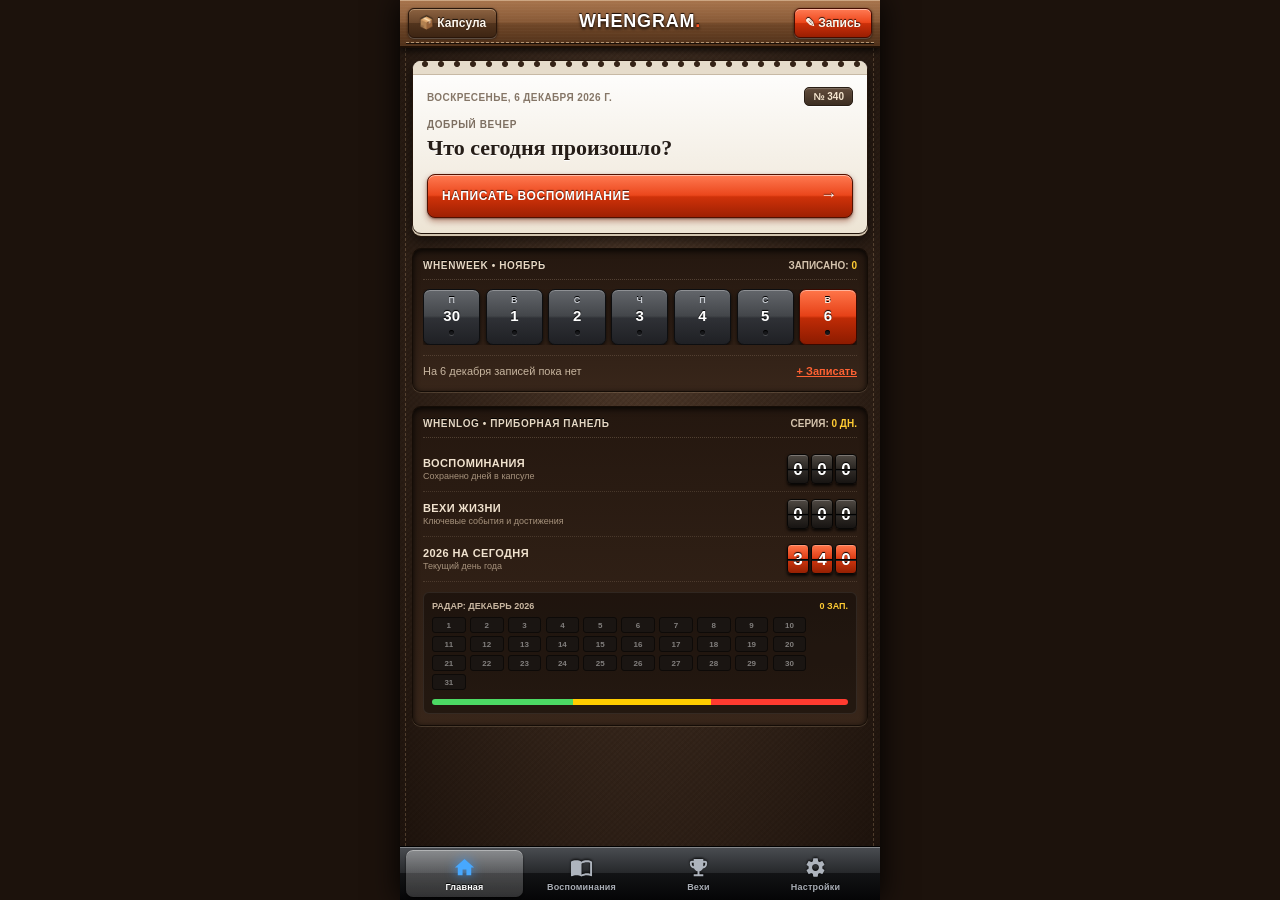
==== commit 86100216: "Rename gemini-code-1792492886789.html to index.html" ====
--- a/index.html
+++ b/index.html
@@ -1,5 +1,5 @@
 <!DOCTYPE html>
-<html lang="ru" manifest="whengram.appcache">
+<html lang="ru">
 <head>
   <meta charset="utf-8">
   <title>Whengram</title>
@@ -8,298 +8,4245 @@
   <meta name="apple-mobile-web-app-status-bar-style" content="black">
   <meta name="apple-mobile-web-app-title" content="Whengram">
   <meta name="format-detection" content="telephone=no">
-
   <link id="apple-icon-link" rel="apple-touch-icon-precomposed" sizes="114x114" href="">
-  <link rel="stylesheet" href="style.css?v=11">
 
   <script type="text/javascript">
-    /* Генератор оригинальной иконки Whengram */
+    /* Генерация Retina-иконки 114x114 в стиле iOS 6 по оригинальному логотипу Whengram */
     (function() {
       try {
-        var c = document.createElement('canvas'); c.width = 114; c.height = 114; var ctx = c.getContext('2d');
+        var c = document.createElement('canvas');
+        c.width = 114; c.height = 114;
+        var ctx = c.getContext('2d');
+
         var bg = ctx.createLinearGradient(0, 0, 0, 114);
-        bg.addColorStop(0, '#2c2825'); bg.addColorStop(0.5, '#1a1715'); bg.addColorStop(1, '#0a0908');
-        ctx.fillStyle = bg; ctx.fillRect(0, 0, 114, 114);
-        ctx.strokeStyle = 'rgba(255, 240, 220, 0.16)'; ctx.lineWidth = 2; ctx.strokeRect(3, 3, 108, 108);
-        ctx.save(); ctx.beginPath(); ctx.arc(57, 59, 43, 0, Math.PI*2, false); ctx.fillStyle = 'rgba(0,0,0,0.65)'; ctx.fill(); ctx.restore();
-        ctx.beginPath(); ctx.arc(57, 57, 42, 0, Math.PI*2, false);
-        var cg = ctx.createLinearGradient(0, 15, 0, 99); cg.addColorStop(0, '#fffdf7'); cg.addColorStop(0.7, '#f5ebd8'); cg.addColorStop(1, '#e0d0b6');
-        ctx.fillStyle = cg; ctx.fill(); ctx.lineWidth = 1.5; ctx.strokeStyle = '#ffffff'; ctx.stroke();
-        ctx.strokeStyle = '#141210'; ctx.lineCap = 'round'; ctx.lineWidth = 4.5;
-        ctx.beginPath(); ctx.moveTo(57, 25); ctx.lineTo(57, 36); ctx.stroke();
-        ctx.beginPath(); ctx.moveTo(43, 29); ctx.lineTo(48, 37); ctx.stroke();
-        ctx.beginPath(); ctx.moveTo(71, 29); ctx.lineTo(66, 37); ctx.stroke();
-        ctx.strokeStyle = '#f03e18'; ctx.lineWidth = 4.2; ctx.beginPath(); ctx.moveTo(34, 44); ctx.lineTo(80, 44); ctx.stroke();
-        ctx.fillStyle = '#12100e'; ctx.beginPath(); ctx.moveTo(34, 49); ctx.lineTo(44, 49); ctx.lineTo(49, 69); ctx.lineTo(53.5, 55); ctx.lineTo(60.5, 55); ctx.lineTo(65, 69); ctx.lineTo(70, 49); ctx.lineTo(80, 49); ctx.lineTo(71, 82); ctx.lineTo(61, 82); ctx.lineTo(57, 68); ctx.lineTo(53, 82); ctx.lineTo(43, 82); ctx.closePath(); ctx.fill();
-        var gl = ctx.createLinearGradient(0, 0, 0, 56); gl.addColorStop(0, 'rgba(255,255,255,0.38)'); gl.addColorStop(1, 'rgba(255,255,255,0)');
-        ctx.fillStyle = gl; ctx.beginPath(); ctx.moveTo(0,0); ctx.lineTo(114,0); ctx.lineTo(114,46); ctx.quadraticCurveTo(57,62,0,46); ctx.closePath(); ctx.fill();
-        var lnk = document.getElementById('apple-icon-link'); if (lnk) lnk.href = c.toDataURL('image/png');
-      } catch(e) {}
+        bg.addColorStop(0, '#593b25');
+        bg.addColorStop(0.5, '#332013');
+        bg.addColorStop(1, '#170e08');
+        ctx.fillStyle = bg;
+        ctx.fillRect(0, 0, 114, 114);
+
+        ctx.strokeStyle = 'rgba(255, 220, 175, 0.35)';
+        ctx.lineWidth = 2;
+        ctx.strokeRect(4, 4, 106, 106);
+
+        ctx.beginPath();
+        ctx.arc(57, 57, 41, 0, Math.PI * 2, false);
+        var cg = ctx.createLinearGradient(0, 16, 0, 98);
+        cg.addColorStop(0, '#fffdf9');
+        cg.addColorStop(1, '#e3d3bc');
+        ctx.fillStyle = cg;
+        ctx.fill();
+
+        ctx.strokeStyle = '#141210';
+        ctx.lineCap = 'round';
+        ctx.lineWidth = 4.5;
+        ctx.beginPath(); ctx.moveTo(57, 25); ctx.lineTo(57, 35); ctx.stroke();
+        ctx.beginPath(); ctx.moveTo(43, 29); ctx.lineTo(48, 36); ctx.stroke();
+        ctx.beginPath(); ctx.moveTo(71, 29); ctx.lineTo(66, 36); ctx.stroke();
+
+        ctx.strokeStyle = '#e84118';
+        ctx.lineWidth = 4.2;
+        ctx.beginPath(); ctx.moveTo(35, 43); ctx.lineTo(79, 43); ctx.stroke();
+
+        ctx.fillStyle = '#141210';
+        ctx.beginPath();
+        ctx.moveTo(35, 48); ctx.lineTo(44, 48); ctx.lineTo(49, 68);
+        ctx.lineTo(53.5, 54); ctx.lineTo(60.5, 54); ctx.lineTo(65, 68);
+        ctx.lineTo(70, 48); ctx.lineTo(79, 48); ctx.lineTo(70, 81);
+        ctx.lineTo(61, 81); ctx.lineTo(57, 67); ctx.lineTo(53, 81);
+        ctx.lineTo(44, 81); ctx.closePath(); ctx.fill();
+
+        var gl = ctx.createLinearGradient(0, 0, 0, 54);
+        gl.addColorStop(0, 'rgba(255,255,255,0.42)');
+        gl.addColorStop(1, 'rgba(255,255,255,0.0)');
+        ctx.fillStyle = gl;
+        ctx.beginPath();
+        ctx.moveTo(0, 0); ctx.lineTo(114, 0); ctx.lineTo(114, 45);
+        ctx.quadraticCurveTo(57, 62, 0, 45); ctx.closePath(); ctx.fill();
+
+        var link = document.getElementById('apple-icon-link');
+        if (link) link.href = c.toDataURL('image/png');
+      } catch (e) {}
     })();
   </script>
+
+  <style type="text/css">
+    /* ==========================================================================
+       БАЗОВАЯ СКЕВОМОРФНАЯ СИСТЕМА iOS 6 (КОЖА, БУМАГА, МЕТАЛЛ, БАРОМЕТР, ВЕХИ)
+       ========================================================================== */
+    * {
+      -webkit-box-sizing: border-box;
+      box-sizing: border-box;
+      -webkit-tap-highlight-color: rgba(0,0,0,0);
+      -webkit-touch-callout: none;
+    }
+
+    html, body {
+      margin: 0;
+      padding: 0;
+      width: 100%;
+      height: 100%;
+      overflow: hidden;
+      font-family: "Helvetica Neue", Helvetica, Arial, sans-serif;
+      -webkit-text-size-adjust: 100%;
+      -webkit-font-smoothing: antialiased;
+      background-color: #1c120c;
+      color: #fff9f0;
+    }
+
+    .hidden { display: none !important; }
+
+    @-webkit-keyframes spinVinyl {
+      0% { -webkit-transform: rotate(0deg); }
+      100% { -webkit-transform: rotate(360deg); }
+    }
+
+    .app-shell {
+      position: relative;
+      width: 100%;
+      height: 100%;
+      max-width: 480px;
+      margin: 0 auto;
+      overflow: hidden;
+      background-color: #3b281c;
+      background-image:
+        -webkit-radial-gradient(50% 35%, ellipse cover, rgba(255, 210, 165, 0.08) 0%, rgba(15, 8, 4, 0.74) 100%),
+        -webkit-repeating-linear-gradient(45deg, rgba(0,0,0,0.06) 0px, rgba(0,0,0,0.06) 2px, transparent 2px, transparent 4px),
+        -webkit-repeating-linear-gradient(-45deg, rgba(255,255,255,0.025) 0px, rgba(255,255,255,0.025) 2px, transparent 2px, transparent 4px);
+      -webkit-box-shadow: 0 0 28px rgba(0,0,0,0.95);
+    }
+
+    .app-shell:before,
+    .app-shell:after {
+      content: "";
+      position: absolute;
+      top: 48px;
+      bottom: 54px;
+      width: 1px;
+      border-left: 1px dashed rgba(215, 175, 130, 0.25);
+      z-index: 25;
+      pointer-events: none;
+    }
+    .app-shell:before { left: 5px; }
+    .app-shell:after { right: 5px; }
+
+    body.dark-linen .app-shell {
+      background-color: #1c1d21;
+      background-image:
+        -webkit-radial-gradient(50% 30%, ellipse cover, rgba(255,255,255,0.05) 0%, rgba(0,0,0,0.82) 100%),
+        -webkit-repeating-linear-gradient(45deg, rgba(0,0,0,0.14) 0px, rgba(0,0,0,0.14) 2px, transparent 2px, transparent 4px);
+    }
+
+    /* ==========================================================================
+       ВЕРХНИЙ БАР ИЗ ПРОШИТОЙ КОЖИ
+       ========================================================================== */
+    .ios6-navbar {
+      position: absolute;
+      top: 0; left: 0; right: 0;
+      height: 48px;
+      z-index: 30;
+      background-color: #825634;
+      background-image:
+        -webkit-repeating-linear-gradient(90deg, rgba(255,255,255,0.02) 0px, rgba(255,255,255,0.02) 1px, transparent 1px, transparent 3px),
+        -webkit-gradient(
+          linear, left top, left bottom,
+          from(#a8754d),
+          color-stop(0.48, #875936),
+          color-stop(0.52, #704728),
+          to(#4f3019)
+        );
+      border-bottom: 2px solid #1c0f06;
+      -webkit-box-shadow:
+        inset 0 1px 0 rgba(255, 235, 205, 0.4),
+        0 3px 7px rgba(0, 0, 0, 0.75);
+    }
+
+    body.dark-linen .ios6-navbar {
+      background-image: -webkit-gradient(
+        linear, left top, left bottom,
+        from(#45484f),
+        color-stop(0.49, #2c2e33),
+        color-stop(0.51, #1d1e22),
+        to(#121316)
+      );
+      border-bottom-color: #050506;
+    }
+
+    .ios6-navbar:after {
+      content: "";
+      position: absolute;
+      left: 6px; right: 6px; bottom: 3px;
+      height: 1px;
+      border-bottom: 1px dashed rgba(255, 222, 180, 0.55);
+      -webkit-box-shadow: 0 1px 0 rgba(0, 0, 0, 0.7);
+      pointer-events: none;
+    }
+
+    .nav-left { position: absolute; left: 8px; top: 8px; }
+    .nav-right { position: absolute; right: 8px; top: 8px; }
+    .nav-center { margin: 0 92px; padding-top: 11px; text-align: center; }
+
+    .nav-brand {
+      margin: 0;
+      font-size: 18px;
+      font-weight: 900;
+      letter-spacing: 0.8px;
+      color: #ffffff;
+      text-shadow: 0 -1px 1px #1a0d05, 0 2px 3px rgba(0, 0, 0, 0.8);
+      white-space: nowrap;
+    }
+    .nav-brand .dot { color: #ff5526; }
+
+    .nav-btn {
+      height: 30px;
+      padding: 0 10px;
+      font-size: 12px;
+      font-weight: 800;
+      color: #fff8ee;
+      text-shadow: 0 -1px 1px rgba(0, 0, 0, 0.85);
+      -webkit-border-radius: 6px;
+      border-radius: 6px;
+      cursor: pointer;
+    }
+
+    .nav-btn-leather {
+      background-color: #634127;
+      background-image: -webkit-gradient(
+        linear, left top, left bottom,
+        from(#8c6240),
+        color-stop(0.49, #69462b),
+        color-stop(0.51, #52341d),
+        to(#3d2513)
+      );
+      border: 1px solid #29160a;
+      -webkit-box-shadow:
+        inset 0 1px 0 rgba(255, 230, 195, 0.38),
+        0 1px 0 rgba(255, 255, 255, 0.2),
+        0 1px 3px rgba(0, 0, 0, 0.65);
+    }
+
+    .nav-btn-orange {
+      background-color: #d93c14;
+      background-image: -webkit-gradient(
+        linear, left top, left bottom,
+        from(#ff7b54),
+        color-stop(0.48, #ed471c),
+        color-stop(0.52, #cc300a),
+        to(#991e02)
+      );
+      border: 1px solid #450c00;
+      -webkit-box-shadow:
+        inset 0 1px 0 rgba(255, 255, 255, 0.5),
+        0 1px 0 rgba(255, 255, 255, 0.2),
+        0 1px 3px rgba(0, 0, 0, 0.7);
+    }
+
+    .nav-btn:active, .cta-orange-btn:active, .day-3d-btn:active {
+      -webkit-box-shadow: inset 0 2px 6px rgba(0, 0, 0, 0.85) !important;
+      opacity: 0.92;
+    }
+
+    .main-scroll {
+      position: absolute;
+      top: 48px;
+      bottom: 54px;
+      left: 0;
+      right: 0;
+      overflow-y: scroll;
+      overflow-x: hidden;
+      -webkit-overflow-scrolling: touch;
+      padding: 12px 12px 28px 12px;
+    }
+
+    .tab-pane { display: none; }
+    .tab-pane.active { display: block; }
+
+    /* ==========================================================================
+       СУРГУЧНЫЙ КОНВЕРТ «В ЭТОТ ДЕНЬ»
+       ========================================================================== */
+    .wax-envelope-banner {
+      position: relative;
+      padding: 11px 12px 11px 46px;
+      margin-bottom: 13px;
+      -webkit-border-radius: 8px;
+      border-radius: 8px;
+      background-color: #ebd9be;
+      background-image: -webkit-gradient(linear, left top, left bottom, from(#f7ecdc), to(#d6be9c));
+      border: 1px solid #26160a;
+      -webkit-box-shadow:
+        inset 0 1px 0 #ffffff,
+        0 4px 10px rgba(0, 0, 0, 0.6);
+      color: #2e2015;
+      cursor: pointer;
+    }
+
+    .wax-seal-icon {
+      position: absolute;
+      left: 10px;
+      top: 50%;
+      width: 26px;
+      height: 26px;
+      margin-top: -13px;
+      line-height: 24px;
+      text-align: center;
+      font-size: 12px;
+      font-weight: 900;
+      color: #ffd9cc;
+      -webkit-border-radius: 13px;
+      border-radius: 13px;
+      background-image: -webkit-radial-gradient(center, circle cover, #e02810 0%, #7d0f02 85%);
+      border: 1px solid #4a0700;
+      -webkit-box-shadow:
+        inset 0 1px 2px rgba(255,255,255,0.4),
+        0 2px 4px rgba(0,0,0,0.55);
+    }
+
+    .wax-env-kicker {
+      display: block;
+      font-size: 9px;
+      font-weight: 900;
+      letter-spacing: 0.7px;
+      color: #a82909;
+      text-transform: uppercase;
+    }
+
+    .wax-env-title {
+      display: block;
+      font-family: Georgia, serif;
+      font-size: 13px;
+      font-weight: bold;
+      color: #261a11;
+      margin-top: 1px;
+    }
+
+    /* ==========================================================================
+       БЕЛАЯ ОТРЫВНАЯ КАРТОЧКА БЛОКНОТА НА ГЛАВНОЙ
+       ========================================================================== */
+    .paper-card {
+      position: relative;
+      margin-bottom: 14px;
+      -webkit-border-radius: 9px;
+      border-radius: 9px;
+      background-color: #f7f3eb;
+      background-image: -webkit-gradient(linear, left top, left bottom, from(#ffffff), to(#ede4d4));
+      border: 1px solid #24150b;
+      -webkit-box-shadow:
+        inset 0 1px 0 #ffffff,
+        0 2px 0 #cfc2ad,
+        0 3px 0 #24150b,
+        0 6px 14px rgba(0, 0, 0, 0.65);
+      color: #292019;
+      overflow: hidden;
+    }
+
+    .paper-holes {
+      height: 14px;
+      padding: 0 8px;
+      background-color: #e6dccb;
+      background-image:
+        -webkit-radial-gradient(center, circle contain, #362418 42%, #8a7b68 50%, transparent 56%);
+      background-size: 16px 12px;
+      background-repeat: repeat-x;
+      background-position: 4px -3px;
+      border-bottom: 1px solid rgba(160, 142, 118, 0.45);
+    }
+
+    .paper-body {
+      padding: 12px 14px 15px 14px;
+    }
+
+    .paper-meta-row {
+      overflow: hidden;
+      margin-bottom: 10px;
+    }
+
+    .paper-date-str {
+      float: left;
+      font-size: 10px;
+      font-weight: 800;
+      letter-spacing: 0.4px;
+      color: #857667;
+      line-height: 22px;
+      text-transform: uppercase;
+    }
+
+    .paper-num-badge {
+      float: right;
+      padding: 3px 8px;
+      font-size: 10px;
+      font-weight: 900;
+      color: #f5e6cf;
+      background-color: #4f3d2e;
+      background-image: -webkit-gradient(linear, left top, left bottom, from(#614c3b), to(#3d2e22));
+      border: 1px solid #291e15;
+      -webkit-border-radius: 5px;
+      border-radius: 5px;
+      -webkit-box-shadow: inset 0 1px 1px rgba(255,255,255,0.2), 0 1px 1px #ffffff;
+    }
+
+    .paper-greeting {
+      font-size: 10px;
+      font-weight: 900;
+      letter-spacing: 0.6px;
+      color: #7d6f61;
+      text-transform: uppercase;
+      margin-bottom: 5px;
+    }
+
+    .paper-greeting .user-name {
+      color: #d9411a;
+    }
+
+    .paper-headline {
+      margin: 0 0 14px 0;
+      font-family: Georgia, "Times New Roman", serif;
+      font-size: 22px;
+      font-weight: bold;
+      line-height: 1.15;
+      color: #261d17;
+      text-shadow: 0 1px 0 #ffffff;
+    }
+
+    .cta-orange-btn {
+      display: block;
+      width: 100%;
+      height: 44px;
+      padding: 0 14px;
+      text-align: left;
+      font-size: 12px;
+      font-weight: 900;
+      letter-spacing: 0.6px;
+      color: #ffffff;
+      text-shadow: 0 -1px 1px rgba(0, 0, 0, 0.7);
+      background-color: #e03c14;
+      background-image: -webkit-gradient(
+        linear, left top, left bottom,
+        from(#ff7a52),
+        color-stop(0.48, #eb471c),
+        color-stop(0.52, #cf320a),
+        to(#9e2002)
+      );
+      border: 1px solid #521000;
+      -webkit-border-radius: 8px;
+      border-radius: 8px;
+      -webkit-box-shadow:
+        inset 0 1px 0 rgba(255, 255, 255, 0.5),
+        0 3px 6px rgba(120, 25, 0, 0.45),
+        0 1px 2px rgba(0, 0, 0, 0.4);
+      cursor: pointer;
+    }
+
+    .cta-orange-btn .cta-text { line-height: 42px; }
+    .cta-orange-btn .cta-arrow { float: right; font-size: 17px; line-height: 40px; }
+
+    /* Барометр погоды и жетоны тегов внутри карточки */
+    .atmo-tags-row {
+      overflow: hidden;
+      margin-bottom: 8px;
+    }
+
+    .weather-brass-pill {
+      display: inline-block;
+      padding: 3px 8px;
+      margin-right: 4px;
+      margin-bottom: 4px;
+      font-size: 10px;
+      font-weight: 900;
+      color: #4a3520;
+      background-image: -webkit-gradient(linear, left top, left bottom, from(#fff6e0), to(#e0cca4));
+      border: 1px solid #a68c60;
+      -webkit-border-radius: 10px;
+      border-radius: 10px;
+      -webkit-box-shadow: inset 0 1px 0 #fff, 0 1px 2px rgba(0,0,0,0.15);
+    }
+
+    .tag-mini-pill {
+      display: inline-block;
+      padding: 3px 7px;
+      margin-right: 4px;
+      margin-bottom: 4px;
+      font-size: 10px;
+      font-weight: 800;
+      color: #b82c09;
+      background-color: rgba(224, 60, 20, 0.12);
+      border: 1px solid rgba(224, 60, 20, 0.3);
+      -webkit-border-radius: 10px;
+      border-radius: 10px;
+    }
+
+    /* ==========================================================================
+       ВДАВЛЕННАЯ КОЖАНАЯ ПАНЕЛЬ WHENWEEK И РАДАР МЕСЯЦА
+       ========================================================================== */
+    .leather-well-panel {
+      position: relative;
+      padding: 11px 10px;
+      margin-bottom: 14px;
+      -webkit-border-radius: 9px;
+      border-radius: 9px;
+      background-color: #2e1f14;
+      background-image: -webkit-gradient(linear, left top, left bottom, from(#24170f), to(#38261a));
+      border: 1px solid #140c06;
+      -webkit-box-shadow:
+        inset 0 2px 6px rgba(0, 0, 0, 0.85),
+        0 1px 0 rgba(255, 220, 180, 0.16);
+    }
+
+    body.dark-linen .leather-well-panel {
+      background-image: -webkit-gradient(linear, left top, left bottom, from(#141518), to(#202227));
+      border-color: #08090a;
+    }
+
+    .well-header {
+      overflow: hidden;
+      padding-bottom: 8px;
+      margin-bottom: 9px;
+      border-bottom: 1px dotted rgba(255, 225, 190, 0.2);
+    }
+
+    .well-title {
+      float: left;
+      font-size: 10px;
+      font-weight: 900;
+      letter-spacing: 0.6px;
+      color: #e6d7c3;
+      text-shadow: 0 -1px 0 #000000;
+      text-transform: uppercase;
+    }
+
+    .well-counter {
+      float: right;
+      font-size: 10px;
+      font-weight: 800;
+      color: #d4c3ad;
+    }
+    .well-counter b { color: #ffcc33; font-weight: 900; }
+
+    .week-buttons-row {
+      overflow: hidden;
+      margin-bottom: 10px;
+      text-align: center;
+    }
+
+    .day-3d-btn {
+      float: left;
+      width: 13.2%;
+      height: 56px;
+      margin-right: 1.25%;
+      padding-top: 5px;
+      text-align: center;
+      background-color: #3a3c40;
+      background-image: -webkit-gradient(
+        linear, left top, left bottom,
+        from(#63666b),
+        color-stop(0.48, #43464a),
+        color-stop(0.52, #2f3136),
+        to(#1f2024)
+      );
+      border: 1px solid #0d0e10;
+      -webkit-border-radius: 7px;
+      border-radius: 7px;
+      -webkit-box-shadow:
+        inset 0 1px 0 rgba(255, 255, 255, 0.28),
+        0 2px 4px rgba(0, 0, 0, 0.75);
+      cursor: pointer;
+    }
+    .day-3d-btn:last-child { margin-right: 0; }
+
+    .day-3d-letter {
+      display: block;
+      font-size: 9px;
+      font-weight: 800;
+      color: #c7cbd1;
+      text-shadow: 0 -1px 0 #000000;
+      margin-bottom: 2px;
+    }
+
+    .day-3d-number {
+      display: block;
+      font-size: 15px;
+      font-weight: 900;
+      line-height: 18px;
+      color: #ffffff;
+      text-shadow: 0 -1px 1px #000000;
+    }
+
+    .day-3d-dot {
+      display: block;
+      width: 5px;
+      height: 5px;
+      margin: 5px auto 0 auto;
+      -webkit-border-radius: 3px;
+      border-radius: 3px;
+      background-color: #17181b;
+      -webkit-box-shadow: inset 0 1px 1px #000, 0 1px 0 rgba(255,255,255,0.18);
+    }
+
+    .day-3d-btn.is-selected {
+      background-color: #d93810;
+      background-image: -webkit-gradient(
+        linear, left top, left bottom,
+        from(#ff764a),
+        color-stop(0.48, #e64117),
+        color-stop(0.52, #bf2b06),
+        to(#8c1b00)
+      );
+      border-color: #380900;
+      -webkit-box-shadow:
+        inset 0 1px 0 rgba(255, 255, 255, 0.45),
+        0 2px 5px rgba(0, 0, 0, 0.8);
+    }
+    .day-3d-btn.is-selected .day-3d-letter { color: #ffe3d6; }
+
+    .day-3d-btn.has-record .day-3d-dot {
+      background-color: #ffcc33;
+      -webkit-box-shadow: 0 0 5px #ffcc33;
+    }
+
+    .well-footer {
+      overflow: hidden;
+      padding-top: 6px;
+      border-top: 1px dotted rgba(255, 225, 190, 0.16);
+    }
+
+    .well-status-text {
+      float: left;
+      width: 68%;
+      font-size: 11px;
+      color: #c7b59f;
+      white-space: nowrap;
+      overflow: hidden;
+      text-overflow: ellipsis;
+      line-height: 18px;
+    }
+
+    .well-action-link {
+      float: right;
+      padding: 0;
+      font-size: 11px;
+      font-weight: 900;
+      color: #ff6233;
+      text-decoration: underline;
+      background: none;
+      border: none;
+      line-height: 18px;
+      cursor: pointer;
+    }
+
+    /* ==========================================================================
+       ТАБЛО WHENLOG + СВЕТОДИОДНЫЙ РАДАР МЕСЯЦА
+       ========================================================================== */
+    .flip-row {
+      overflow: hidden;
+      padding: 7px 0;
+      border-bottom: 1px dotted rgba(255, 225, 190, 0.14);
+    }
+
+    .flip-info { float: left; padding-top: 3px; }
+    .flip-info b {
+      display: block;
+      font-size: 11px;
+      font-weight: 900;
+      color: #f0e2ce;
+      letter-spacing: 0.4px;
+    }
+    .flip-info span {
+      display: block;
+      font-size: 9px;
+      color: #a6927c;
+      margin-top: 2px;
+    }
+
+    .flip-box { float: right; }
+    .flip-tile {
+      position: relative;
+      display: inline-block;
+      width: 22px;
+      height: 30px;
+      line-height: 30px;
+      margin-left: 2px;
+      text-align: center;
+      font-size: 17px;
+      font-weight: 900;
+      color: #ffffff;
+      text-shadow: 0 -1px 1px #000;
+      background-image: -webkit-gradient(
+        linear, left top, left bottom,
+        from(#4f4943),
+        color-stop(0.48, #2b2723),
+        color-stop(0.50, #0a0908),
+        color-stop(0.52, #302b27),
+        to(#171412)
+      );
+      border: 1px solid #080706;
+      -webkit-border-radius: 4px;
+      border-radius: 4px;
+      -webkit-box-shadow: inset 0 1px 0 rgba(255,255,255,0.25), 0 2px 3px rgba(0,0,0,0.8);
+    }
+    .flip-tile:after {
+      content: "";
+      position: absolute;
+      left: 0; right: 0; top: 14px; height: 1px;
+      background-color: #000;
+      border-bottom: 1px solid rgba(255,255,255,0.12);
+    }
+    .flip-orange .flip-tile {
+      background-image: -webkit-gradient(
+        linear, left top, left bottom,
+        from(#ff764a),
+        color-stop(0.48, #de3c14),
+        color-stop(0.50, #6e1600),
+        color-stop(0.52, #cf350e),
+        to(#942002)
+      );
+    }
+
+    .led-matrix-box {
+      margin-top: 10px;
+      padding: 8px;
+      -webkit-border-radius: 6px;
+      border-radius: 6px;
+      background-color: rgba(0, 0, 0, 0.35);
+      border: 1px solid rgba(255, 255, 255, 0.08);
+    }
+
+    .led-matrix-title {
+      overflow: hidden;
+      font-size: 9px;
+      font-weight: 900;
+      color: #c9b7a1;
+      margin-bottom: 6px;
+      text-transform: uppercase;
+    }
+
+    .led-grid { overflow: hidden; }
+    .led-cell {
+      float: left;
+      width: 8.1%;
+      height: 16px;
+      margin: 0 1% 3px 0;
+      line-height: 16px;
+      text-align: center;
+      font-size: 8px;
+      font-weight: 900;
+      color: rgba(255,255,255,0.45);
+      background-color: #1a1512;
+      border: 1px solid #0d0a08;
+      -webkit-border-radius: 3px;
+      border-radius: 3px;
+      cursor: pointer;
+    }
+
+    .led-cell.led-pos { background-color: #2eb84b; color: #fff; -webkit-box-shadow: 0 0 5px rgba(76, 217, 100, 0.7); }
+    .led-cell.led-neu { background-color: #d99b16; color: #fff; -webkit-box-shadow: 0 0 5px rgba(255, 204, 0, 0.7); }
+    .led-cell.led-neg { background-color: #d93025; color: #fff; -webkit-box-shadow: 0 0 5px rgba(255, 59, 48, 0.7); }
+    .led-cell.led-sealed { background-color: #8c1d40; color: #ffd6e0; -webkit-box-shadow: 0 0 5px rgba(217, 48, 110, 0.7); }
+
+    .mood-ratio-bar {
+      height: 6px;
+      margin-top: 6px;
+      -webkit-border-radius: 3px;
+      border-radius: 3px;
+      background-color: #17120e;
+      overflow: hidden;
+    }
+    .ratio-seg { float: left; height: 100%; }
+    .ratio-pos { background-color: #4cd964; }
+    .ratio-neu { background-color: #ffcc00; }
+    .ratio-neg { background-color: #ff3b30; }
+
+    /* ==========================================================================
+       ФОТОГРАФИЯ, ПОЛАРОИД И ВРАЩАЮЩИЙСЯ ВИНИЛ LAST.FM
+       ========================================================================== */
+    .photo-well {
+      position: relative;
+      padding: 5px;
+      margin-bottom: 10px;
+      background-color: #1c1510;
+      border: 1px solid #a8967d;
+      -webkit-border-radius: 5px;
+      border-radius: 5px;
+      -webkit-box-shadow: inset 0 2px 5px rgba(0,0,0,0.8);
+    }
+    .photo-well img {
+      display: block;
+      width: 100%;
+      max-height: 250px;
+      object-fit: cover;
+      -webkit-border-radius: 3px;
+      border-radius: 3px;
+    }
+
+    .memory-story {
+      font-family: Georgia, "Times New Roman", serif;
+      font-size: 14px;
+      line-height: 1.48;
+      color: #261d16;
+      white-space: pre-wrap;
+      word-wrap: break-word;
+      margin-bottom: 10px;
+    }
+
+    .polaroid-back-side {
+      padding: 18px 14px;
+      margin-bottom: 10px;
+      background-color: #efe6d5;
+      background-image: -webkit-repeating-linear-gradient(-45deg, rgba(140,115,85,0.04) 0px, rgba(140,115,85,0.04) 2px, transparent 2px, transparent 5px);
+      border: 1px dashed #b09d82;
+      -webkit-border-radius: 6px;
+      border-radius: 6px;
+      text-align: center;
+      color: #3d2f22;
+    }
+
+    .ink-stamp-box {
+      display: inline-block;
+      padding: 8px 14px;
+      margin: 6px 0 12px 0;
+      border: 2px solid #b82909;
+      -webkit-border-radius: 4px;
+      border-radius: 4px;
+      color: #b82909;
+      font-family: "Courier New", Courier, monospace;
+      font-size: 12px;
+      font-weight: 900;
+      letter-spacing: 1px;
+      -webkit-transform: rotate(-3deg);
+      transform: rotate(-3deg);
+    }
+
+    .lastfm-deck {
+      position: relative;
+      overflow: hidden;
+      padding: 7px 9px;
+      margin: 8px 0 10px 0;
+      background-color: #241a13;
+      background-image: -webkit-gradient(linear, left top, left bottom, from(#38291e), to(#1a120c));
+      border: 1px solid #0d0805;
+      -webkit-border-radius: 7px;
+      border-radius: 7px;
+      -webkit-box-shadow: inset 0 1px 0 rgba(255,255,255,0.2), 0 2px 4px rgba(0,0,0,0.4);
+      color: #fff8ee;
+    }
+
+    .deck-cover {
+      float: left;
+      width: 40px;
+      height: 40px;
+      margin-right: 9px;
+      -webkit-border-radius: 20px;
+      border-radius: 20px;
+      background-color: #120d09;
+      border: 2px solid rgba(255,255,255,0.3);
+      overflow: hidden;
+      text-align: center;
+      line-height: 36px;
+      font-size: 16px;
+      color: #ff6233;
+      -webkit-box-shadow: 0 1px 3px rgba(0,0,0,0.8);
+    }
+    .deck-cover img { width: 100%; height: 100%; object-fit: cover; display: block; }
+
+    .deck-cover.spinning {
+      -webkit-animation: spinVinyl 4s linear infinite;
+      border-color: #ff6e42;
+    }
+
+    .deck-meta { overflow: hidden; padding-right: 40px; }
+    .deck-kicker {
+      display: block;
+      font-size: 8px;
+      font-weight: 900;
+      letter-spacing: 0.7px;
+      color: #ff6e42;
+      margin-bottom: 2px;
+      text-transform: uppercase;
+    }
+    .deck-title {
+      display: block;
+      font-size: 12px;
+      font-weight: 800;
+      color: #ffffff;
+      white-space: nowrap;
+      overflow: hidden;
+      text-overflow: ellipsis;
+    }
+    .deck-artist {
+      display: block;
+      font-size: 10px;
+      color: #c7b49e;
+      white-space: nowrap;
+      overflow: hidden;
+      text-overflow: ellipsis;
+    }
+
+    .deck-play-btn {
+      position: absolute;
+      right: 8px;
+      top: 10px;
+      width: 34px;
+      height: 34px;
+      -webkit-border-radius: 17px;
+      border-radius: 17px;
+      font-size: 13px;
+      font-weight: bold;
+      line-height: 30px;
+      text-align: center;
+      color: #ffffff;
+      background-image: -webkit-gradient(linear, left top, left bottom, from(#ff7b54), to(#b82806));
+      border: 1px solid #2b0700;
+      -webkit-box-shadow: inset 0 1px 0 rgba(255,255,255,0.45), 0 2px 4px rgba(0,0,0,0.7);
+      cursor: pointer;
+    }
+
+    /* ==========================================================================
+       ВКЛАДКА 2: ХРОНИКА, ПОЛКА iBOOKS И КАССЕТНЫЙ ПЛЕЙЛИСТ
+       ========================================================================== */
+    .toolbar-box { overflow: hidden; margin-bottom: 10px; }
+    .search-input-ios6 {
+      float: left;
+      width: 68%;
+      height: 32px;
+      padding: 4px 12px;
+      font-size: 12px;
+      color: #241a12;
+      background-color: #fdfaf4;
+      border: 1px solid #1a0f08;
+      -webkit-border-radius: 16px;
+      border-radius: 16px;
+      -webkit-box-shadow: inset 0 2px 4px rgba(0,0,0,0.35), 0 1px 0 rgba(255,255,255,0.2);
+    }
+    .filter-select-ios6 {
+      float: right;
+      width: 29%;
+      height: 32px;
+      font-size: 11px;
+      font-weight: 800;
+      color: #fff8ee;
+      background-color: #4f3521;
+      background-image: -webkit-gradient(linear, left top, left bottom, from(#6e4b30), to(#3b2515));
+      border: 1px solid #1a0f08;
+      -webkit-border-radius: 6px;
+      border-radius: 6px;
+    }
+
+    .segmented-ios6 {
+      overflow: hidden;
+      margin-bottom: 12px;
+      -webkit-border-radius: 7px;
+      border-radius: 7px;
+      border: 1px solid #170d06;
+      -webkit-box-shadow: 0 1px 0 rgba(255,255,255,0.18);
+    }
+    .seg-item {
+      float: left;
+      width: 33.33%;
+      height: 31px;
+      font-size: 10px;
+      font-weight: 900;
+      color: #d6c3ab;
+      text-shadow: 0 -1px 0 #000;
+      background-image: -webkit-gradient(linear, left top, left bottom, from(#5c412c), to(#362315));
+      border: none;
+      border-right: 1px solid #170d06;
+      cursor: pointer;
+    }
+    .seg-item:last-child { border-right: none; }
+    .seg-item.active {
+      color: #ffffff;
+      background-image: -webkit-gradient(linear, left top, left bottom, from(#e64319), to(#9e2204));
+      -webkit-box-shadow: inset 0 2px 5px rgba(0,0,0,0.6);
+    }
+
+    .month-banner {
+      overflow: hidden;
+      padding: 5px 9px;
+      margin: 10px 0 7px 0;
+      -webkit-border-radius: 5px;
+      border-radius: 5px;
+      background-image: -webkit-gradient(linear, left top, left bottom, from(#61432c), to(#422c1b));
+      border: 1px solid #1f1208;
+      font-size: 10px;
+      font-weight: 900;
+      color: #f5e6d3;
+      text-shadow: 0 -1px 0 #000;
+    }
+
+    .feed-card {
+      overflow: hidden;
+      padding: 10px;
+      margin-bottom: 8px;
+      -webkit-border-radius: 8px;
+      border-radius: 8px;
+      background-color: #f7f3eb;
+      background-image: -webkit-gradient(linear, left top, left bottom, from(#ffffff), to(#ebe0ce));
+      border: 1px solid #24150b;
+      -webkit-box-shadow: inset 0 1px 0 #fff, 0 2px 5px rgba(0,0,0,0.45);
+      color: #292018;
+      cursor: pointer;
+    }
+    .feed-date-box {
+      float: left;
+      width: 44px;
+      padding-right: 8px;
+      margin-right: 10px;
+      text-align: center;
+      border-right: 1px dashed #b5a48b;
+    }
+    .feed-day-num {
+      display: block;
+      font-size: 18px;
+      font-weight: 900;
+      color: #241b14;
+      border-bottom: 2px solid #e03c14;
+      padding-bottom: 2px;
+      margin-bottom: 2px;
+    }
+    .feed-day-wk { display: block; font-size: 8px; font-weight: 900; color: #7d6e5d; }
+    .feed-thumb {
+      float: right;
+      width: 48px;
+      height: 48px;
+      margin-left: 8px;
+      border: 1px solid #8c7a62;
+      -webkit-border-radius: 4px;
+      border-radius: 4px;
+      overflow: hidden;
+      background: #1a130e;
+    }
+    .feed-thumb img { width: 100%; height: 100%; object-fit: cover; display: block; }
+    .feed-body { overflow: hidden; }
+    .feed-text {
+      margin: 0;
+      font-family: Georgia, serif;
+      font-size: 13px;
+      line-height: 1.35;
+      color: #261d16;
+      max-height: 36px;
+      overflow: hidden;
+    }
+    .feed-song-tag {
+      display: inline-block;
+      margin-top: 4px;
+      margin-right: 4px;
+      padding: 2px 6px;
+      font-size: 9px;
+      font-weight: 800;
+      color: #b82c09;
+      background-color: rgba(224, 60, 20, 0.12);
+      -webkit-border-radius: 4px;
+      border-radius: 4px;
+    }
+
+    /* Деревянный шкаф iBooks */
+    .ibooks-wood-frame {
+      -webkit-border-radius: 9px;
+      border-radius: 9px;
+      border: 2px solid #241105;
+      background-color: #4a2610;
+      overflow: hidden;
+      -webkit-box-shadow: 0 5px 12px rgba(0,0,0,0.65);
+    }
+    .ibooks-top-plank {
+      overflow: hidden;
+      padding: 9px 10px;
+      background-image: -webkit-gradient(linear, left top, left bottom, from(#6e3b1b), to(#42210c));
+      border-bottom: 2px solid #241105;
+    }
+    .ibooks-tier {
+      position: relative;
+      min-height: 126px;
+      padding: 14px 8px 16px 8px;
+      background-color: #3d1e0b;
+      background-image: -webkit-gradient(linear, left top, left bottom, from(rgba(0,0,0,0.65)), color-stop(0.3, rgba(0,0,0,0.15)), to(rgba(0,0,0,0.55)));
+      border-bottom: 14px solid #7d4520;
+      overflow: hidden;
+    }
+    .ibooks-book {
+      float: left;
+      width: 30%;
+      height: 92px;
+      margin: 0 1.6%;
+      padding: 8px 6px 6px 12px;
+      position: relative;
+      -webkit-border-radius: 3px 6px 6px 3px;
+      border-radius: 3px 6px 6px 3px;
+      border: 1px solid #120904;
+      -webkit-box-shadow: inset 2px 0 3px rgba(255,255,255,0.28), 3px 4px 7px rgba(0,0,0,0.8);
+      color: #ffe2a6;
+      cursor: pointer;
+    }
+    .ibooks-book.b-red { background-image: -webkit-gradient(linear, left top, right top, from(#691b07), color-stop(0.15, #b83816), to(#802209)); }
+    .ibooks-book.b-green { background-image: -webkit-gradient(linear, left top, right top, from(#0f3628), color-stop(0.15, #1e6149), to(#123d2e)); }
+    .ibooks-book.b-blue { background-image: -webkit-gradient(linear, left top, right top, from(#15243d), color-stop(0.15, #284573), to(#182b49)); }
+    .book-yr { display: block; font-family: Georgia, serif; font-size: 16px; font-weight: bold; text-shadow: 0 -1px 1px #000; }
+    .book-mo { display: block; font-size: 9px; font-weight: 900; color: #fff; margin-top: 2px; text-transform: uppercase; }
+    .book-cnt { position: absolute; left: 12px; right: 6px; bottom: 6px; font-size: 8px; font-weight: 900; color: #f0d8a8; border-top: 1px solid rgba(255,255,255,0.25); padding-top: 2px; }
+
+    /* ==========================================================================
+       ВКЛАДКА 3: НОВОЕ ОФОРМЛЕНИЕ «ВЕХИ» (ВИТРИНА ДОСТИЖЕНИЙ + ЛИНИЯ ЖИЗНИ)
+       ========================================================================== */
+    .trophy-rack-grid {
+      overflow: hidden;
+      margin-bottom: 8px;
+      text-align: center;
+    }
+
+    .trophy-badge-slot {
+      float: left;
+      width: 18.8%;
+      margin-right: 1.5%;
+      padding: 7px 2px 6px 2px;
+      -webkit-border-radius: 7px;
+      border-radius: 7px;
+      background-image: -webkit-gradient(linear, left top, left bottom, from(#4a3525), to(#261a11));
+      border: 1px solid #120b06;
+      -webkit-box-shadow: inset 0 1px 0 rgba(255,255,255,0.2), 0 2px 4px rgba(0,0,0,0.6);
+      cursor: pointer;
+    }
+    .trophy-badge-slot:last-child { margin-right: 0; }
+
+    .trophy-badge-slot.active-cat {
+      background-image: -webkit-gradient(linear, left top, left bottom, from(#ff7a52), to(#b82806));
+      border-color: #3d0900;
+    }
+
+    .trophy-emoji {
+      display: block;
+      font-size: 16px;
+      line-height: 18px;
+      margin-bottom: 2px;
+    }
+    .trophy-cat-name {
+      display: block;
+      font-size: 7px;
+      font-weight: 900;
+      color: #dfd0bc;
+      letter-spacing: 0.2px;
+      white-space: nowrap;
+      overflow: hidden;
+    }
+    .trophy-cat-cnt {
+      display: inline-block;
+      margin-top: 3px;
+      padding: 1px 5px;
+      font-size: 9px;
+      font-weight: 900;
+      color: #ffcc33;
+      background-color: rgba(0,0,0,0.45);
+      -webkit-border-radius: 6px;
+      border-radius: 6px;
+    }
+
+    /* Вертикальная линия жизни для Вех */
+    .milestone-timeline {
+      position: relative;
+      padding-left: 18px;
+    }
+    .milestone-timeline:before {
+      content: "";
+      position: absolute;
+      left: 6px;
+      top: 8px;
+      bottom: 8px;
+      width: 3px;
+      background-image: -webkit-gradient(linear, left top, left bottom, from(#ff6e42), to(#6e482b));
+      -webkit-border-radius: 2px;
+      border-radius: 2px;
+      -webkit-box-shadow: 0 0 4px rgba(0,0,0,0.6);
+    }
+
+    .milestone-card {
+      position: relative;
+      margin-bottom: 11px;
+      padding: 11px 11px;
+      -webkit-border-radius: 9px;
+      border-radius: 9px;
+      background-color: #f7f3eb;
+      background-image: -webkit-gradient(linear, left top, left bottom, from(#ffffff), to(#e8dcc8));
+      border: 1px solid #24150b;
+      -webkit-box-shadow: inset 0 1px 0 #fff, 0 3px 7px rgba(0,0,0,0.55);
+      color: #292018;
+      cursor: pointer;
+      overflow: hidden;
+    }
+
+    /* Металлическая заклёпка на линии времени */
+    .milestone-pin {
+      position: absolute;
+      left: -17px;
+      top: 16px;
+      width: 11px;
+      height: 11px;
+      -webkit-border-radius: 6px;
+      border-radius: 6px;
+      background-image: -webkit-radial-gradient(center, circle cover, #ffcc33 0%, #c93812 85%);
+      border: 2px solid #24150b;
+      -webkit-box-shadow: 0 1px 3px rgba(0,0,0,0.8);
+    }
+
+    .ms-top-bar {
+      overflow: hidden;
+      margin-bottom: 4px;
+    }
+    .ms-cat-pill {
+      float: left;
+      padding: 2px 7px;
+      font-size: 8px;
+      font-weight: 900;
+      letter-spacing: 0.7px;
+      color: #ffffff;
+      background-color: #d93c14;
+      -webkit-border-radius: 4px;
+      border-radius: 4px;
+      text-transform: uppercase;
+    }
+    .ms-days-badge {
+      float: right;
+      font-size: 9px;
+      font-weight: 900;
+      color: #6e5a47;
+      line-height: 16px;
+    }
+    .ms-title {
+      margin: 2px 0 4px 0;
+      font-family: Georgia, serif;
+      font-size: 16px;
+      font-weight: bold;
+      color: #211811;
+    }
+    .ms-notes {
+      margin: 0 0 4px 0;
+      font-size: 12px;
+      color: #5c4c3d;
+      line-height: 1.35;
+    }
+    .ms-date-foot {
+      font-size: 9px;
+      font-weight: 800;
+      color: #8c7a67;
+      text-transform: uppercase;
+    }
+
+    /* ==========================================================================
+       КАРМАННЫЙ СКЕТЧПАД (РИСОВАЛКА ПАЛЬЦЕМ ВНУТРИ ЗАПИСИ)
+       ========================================================================== */
+    .sketchpad-frame {
+      background-color: #fffdf7;
+      border: 2px solid #38261a;
+      -webkit-border-radius: 7px;
+      border-radius: 7px;
+      overflow: hidden;
+      margin-top: 8px;
+      -webkit-box-shadow: inset 0 2px 5px rgba(0,0,0,0.2);
+    }
+    .sketch-canvas {
+      display: block;
+      width: 100%;
+      height: 170px;
+      background-color: #fffcf2;
+      cursor: crosshair;
+    }
+    .sketch-toolbar {
+      overflow: hidden;
+      padding: 6px 8px;
+      background-color: #e6dac6;
+      border-top: 1px solid #c4b49b;
+    }
+    .ink-dot-btn {
+      float: left;
+      width: 24px;
+      height: 24px;
+      margin-right: 8px;
+      -webkit-border-radius: 12px;
+      border-radius: 12px;
+      border: 2px solid #ffffff;
+      -webkit-box-shadow: 0 1px 3px rgba(0,0,0,0.5);
+      cursor: pointer;
+    }
+    .ink-dot-btn.active-ink {
+      border-color: #ffcc33;
+      -webkit-transform: scale(1.12);
+    }
+
+    /* Кнопки выбора погоды и тегов в модалке */
+    .weather-pick-row, .tag-pick-row {
+      overflow: hidden;
+      margin-top: 6px;
+    }
+    .weather-chip, .tag-chip {
+      float: left;
+      padding: 5px 8px;
+      margin: 0 5px 5px 0;
+      font-size: 10px;
+      font-weight: 800;
+      color: #4a3a2a;
+      background-color: #ebe0ce;
+      border: 1px solid #bda98e;
+      -webkit-border-radius: 6px;
+      border-radius: 6px;
+      cursor: pointer;
+    }
+    .weather-chip.active-chip, .tag-chip.active-chip {
+      color: #ffffff;
+      background-image: -webkit-gradient(linear, left top, left bottom, from(#ff744a), to(#c42f09));
+      border-color: #591200;
+    }
+
+    .receipt-ticket {
+      margin-top: 14px;
+      padding: 12px 14px;
+      background-color: #f5eedf;
+      border: 1px dashed #8c7a62;
+      -webkit-border-radius: 6px;
+      border-radius: 6px;
+      color: #292018;
+      -webkit-box-shadow: 0 3px 7px rgba(0,0,0,0.4);
+    }
+    .receipt-row {
+      overflow: hidden;
+      padding: 4px 0;
+      font-size: 10px;
+      border-bottom: 1px dotted #c7b8a1;
+    }
+    .receipt-row span { float: left; font-weight: 700; color: #6e5e4d; }
+    .receipt-row b { float: right; font-weight: 900; color: #241b14; }
+
+    /* ==========================================================================
+       НИЖНИЙ ГЛЯНЦЕВЫЙ ДОК-БАР iOS 6
+       ========================================================================== */
+    .ios6-tabbar {
+      position: absolute;
+      bottom: 0; left: 0; right: 0;
+      height: 54px;
+      z-index: 30;
+      padding: 3px 6px;
+      background-color: #121315;
+      background-image: -webkit-gradient(
+        linear, left top, left bottom,
+        from(#4a4d52),
+        color-stop(0.49, #26282b),
+        color-stop(0.50, #121315),
+        to(#050506)
+      );
+      border-top: 1px solid #000000;
+      -webkit-box-shadow: inset 0 1px 0 rgba(255, 255, 255, 0.32);
+    }
+
+    .tab-slot {
+      float: left;
+      width: 25%;
+      height: 47px;
+      padding: 3px 2px 2px 2px;
+      background: none;
+      border: none;
+      color: #a8adb5;
+      text-align: center;
+      -webkit-border-radius: 7px;
+      border-radius: 7px;
+      cursor: pointer;
+    }
+
+    .tab-slot.active {
+      color: #ffffff;
+      background-color: rgba(255, 255, 255, 0.14);
+      background-image: -webkit-gradient(
+        linear, left top, left bottom,
+        from(rgba(255, 255, 255, 0.26)),
+        color-stop(0.5, rgba(255, 255, 255, 0.10)),
+        to(rgba(255, 255, 255, 0.04))
+      );
+      -webkit-box-shadow:
+        inset 0 1px 0 rgba(255, 255, 255, 0.35),
+        0 1px 2px rgba(0, 0, 0, 0.8);
+    }
+
+    .tab-icon-wrap { display: block; height: 25px; line-height: 25px; }
+    .tab-icon-svg {
+      width: 23px;
+      height: 23px;
+      fill: #aeb4bd;
+      -webkit-filter: drop-shadow(0 -1px 1px rgba(0,0,0,0.9));
+    }
+    .tab-slot.active .tab-icon-svg {
+      fill: #47a8ff;
+      -webkit-filter: drop-shadow(0 0 6px rgba(55, 155, 255, 0.85));
+    }
+    .tab-label {
+      display: block;
+      font-size: 9px;
+      font-weight: 800;
+      letter-spacing: 0.2px;
+      text-shadow: 0 -1px 1px #000000;
+      margin-top: 1px;
+    }
+
+    /* ==========================================================================
+       МОДАЛЬНЫЕ ОКНА
+       ========================================================================== */
+    .ios6-modal {
+      position: fixed;
+      top: 0; left: 0; right: 0; bottom: 0;
+      z-index: 80;
+      background-color: rgba(0, 0, 0, 0.78);
+    }
+    .modal-sheet {
+      position: absolute;
+      top: 0; left: 0; right: 0; bottom: 0;
+      max-width: 480px;
+      margin: 0 auto;
+      background-color: #362418;
+      background-image: -webkit-repeating-linear-gradient(45deg, rgba(0,0,0,0.06) 0px, rgba(0,0,0,0.06) 2px, transparent 2px, transparent 4px);
+      overflow: hidden;
+    }
+    .modal-body {
+      position: absolute;
+      top: 48px; bottom: 0; left: 0; right: 0;
+      overflow-y: scroll;
+      -webkit-overflow-scrolling: touch;
+      padding: 12px;
+    }
+
+    .field-title {
+      display: block;
+      font-size: 10px;
+      font-weight: 900;
+      letter-spacing: 0.6px;
+      color: #dec9b0;
+      text-shadow: 0 -1px 0 #000;
+      margin: 0 0 5px 4px;
+      text-transform: uppercase;
+    }
+
+    .form-box {
+      background-color: #f7f3eb;
+      border: 1px solid #1a0f08;
+      -webkit-border-radius: 8px;
+      border-radius: 8px;
+      margin-bottom: 12px;
+      -webkit-box-shadow: 0 2px 5px rgba(0,0,0,0.55);
+      overflow: hidden;
+      color: #292018;
+    }
+
+    .form-input {
+      width: 100%;
+      padding: 10px;
+      font-size: 13px;
+      font-weight: 800;
+      color: #261d16;
+      background: transparent;
+      border: none;
+      border-bottom: 1px solid #d9cbb8;
+    }
+    .form-input:last-child { border-bottom: none; }
+
+    .notepad-area {
+      width: 100%;
+      padding: 10px 12px;
+      font-family: Georgia, "Times New Roman", serif;
+      font-size: 14px;
+      line-height: 24px;
+      color: #241b14;
+      background-color: #fffcf5;
+      background-image: -webkit-repeating-linear-gradient(0deg, transparent 0px, transparent 23px, rgba(160,135,100,0.28) 23px, rgba(160,135,100,0.28) 24px);
+      border: 1px solid #1a0f08;
+      -webkit-border-radius: 8px;
+      border-radius: 8px;
+      margin-bottom: 12px;
+    }
+
+    .mood-grid { overflow: hidden; }
+    .mood-opt {
+      float: left;
+      width: 33.33%;
+      padding: 11px 0;
+      font-size: 10px;
+      font-weight: 900;
+      color: #786959;
+      background: none;
+      border: none;
+      border-right: 1px solid #d9cbb8;
+      cursor: pointer;
+    }
+    .mood-opt:last-child { border-right: none; }
+    .mood-opt.active {
+      color: #ffffff;
+      text-shadow: 0 -1px 0 rgba(0,0,0,0.6);
+      background-image: -webkit-gradient(linear, left top, left bottom, from(#ff744a), to(#c42f09));
+    }
+
+    .hud-popup {
+      position: fixed;
+      left: 50%;
+      top: 42%;
+      width: 220px;
+      margin-left: -110px;
+      padding: 14px 12px;
+      z-index: 200;
+      background-color: rgba(15, 10, 6, 0.93);
+      border: 1px solid rgba(255, 225, 185, 0.35);
+      -webkit-border-radius: 11px;
+      border-radius: 11px;
+      -webkit-box-shadow: 0 6px 18px rgba(0,0,0,0.85);
+      color: #fff;
+      font-size: 12px;
+      font-weight: 800;
+      text-align: center;
+      pointer-events: none;
+    }
+  </style>
 </head>
-<body class="leather-theme">
-
-  <div id="app-shell" class="app-shell">
-
-    <!-- ВЕРХНИЙ БАР ИЗ КОЖИ -->
-    <header id="top-navbar" class="ios6-leather-navbar">
-      <div class="navbar-left">
-        <button type="button" id="navbar-btn-capsule" class="ios6-glossy-dark-btn">
-          <span class="btn-icon">&#128230;</span> Капсула
-        </button>
+<body>
+
+  <div class="app-shell">
+
+    <!-- ВЕРХНИЙ КОЖАНЫЙ БАР -->
+    <header class="ios6-navbar">
+      <div class="nav-left">
+        <button type="button" id="btn-open-capsule" class="nav-btn nav-btn-leather">&#128230; Капсула</button>
       </div>
-      <div class="navbar-center">
-        <h1 id="navbar-title" class="navbar-title">WHENGRAM</h1>
+      <div class="nav-center">
+        <h1 id="top-title" class="nav-brand">WHENGRAM<span class="dot">.</span></h1>
       </div>
-      <div class="navbar-right">
-        <button type="button" id="navbar-btn-new" class="ios6-glossy-orange-btn">
-          <span class="btn-icon">&#9998;</span> Запись
-        </button>
+      <div class="nav-right">
+        <button type="button" id="btn-top-action" class="nav-btn nav-btn-orange">&#9998; Запись</button>
       </div>
     </header>
 
+    <!-- ОСНОВНОЙ КОНТЕНТ -->
     <main id="main-scroll" class="main-scroll">
 
       <!-- ==========================================
            ВКЛАДКА 1: ГЛАВНАЯ
            ========================================== -->
-      <section id="tab-home" class="tab-view active">
-
-        <!-- Конверт "В этот день" -->
-        <div id="on-this-day-widget" class="vintage-envelope hidden">
-          <div class="envelope-wax-seal"></div>
-          <div class="envelope-text">
-            <span class="env-title">В ЭТОТ ДЕНЬ</span>
-            <span id="env-date-subtitle" class="env-sub">Год назад вы что-то записали...</span>
-          </div>
-          <div class="env-arrow">&rarr;</div>
+      <section id="tab-home" class="tab-pane active">
+
+        <!-- Конверт с сургучной печатью («В этот день» из прошлых лет) -->
+        <div id="on-this-day-banner" class="wax-envelope-banner hidden">
+          <div class="wax-seal-icon">W</div>
+          <span id="otd-kicker" class="wax-env-kicker">КАПСУЛА ПРОШЛОГО</span>
+          <span id="otd-title" class="wax-env-title">Посмотреть запись из прошлого &rarr;</span>
         </div>
 
-        <div id="home-prompt-card" class="ios6-paper-card">
-          <div class="card-meta-row">
-            <span id="home-current-date" class="meta-date">ПОНЕДЕЛЬНИК, 19 ОКТЯБРЯ 2026 Г.</span>
-            <span id="home-day-number" class="meta-badge">№ 292</span>
-          </div>
-          <div class="card-greeting">
-            <span id="home-greeting-time">ДОБРОЕ УТРО,</span>
-            <span id="home-greeting-name" class="accent-orange">ИЛЮША</span>
-          </div>
-          <h2 class="card-headline">Что сегодня произошло?</h2>
-          <p class="card-subtext">То единственное, что стоит запомнить сегодня, пока оно не ускользнуло в прошлое.</p>
-          <button type="button" id="btn-write-today" class="ios6-big-orange-btn">
-            НАПИСАТЬ ВОСПОМИНАНИЕ <span class="arrow-right">&rarr;</span>
-          </button>
-        </div>
-
-        <div id="home-today-card" class="ios6-paper-card hidden">
-          <div class="card-meta-row dashed-line">
-            <span class="meta-date">ЗАПИСЬ ЗА СЕГОДНЯ</span>
-            <span id="today-card-mood" class="meta-badge mood-badge">ХОРОШО</span>
-          </div>
-          <div id="today-card-photo-wrap" class="photo-frame hidden">
-            <img id="today-card-photo" src="" alt="Фото дня">
-            <div class="glass-glare"></div>
-          </div>
-          <div id="today-card-text" class="story-text"></div>
-          <div id="today-lastfm-box" class="lastfm-widget hidden"></div>
-          <div class="card-footer">
-            <span id="today-card-time" class="footer-time">21:00</span>
-            <button type="button" id="btn-edit-today" class="ios6-small-dark-btn">Изменить</button>
+        <!-- Главная отрывная карточка (БЕЗ лишнего подтекста и БЕЗ плашки идеи) -->
+        <div class="paper-card">
+          <div class="paper-holes"></div>
+          <div class="paper-body">
+            <div class="paper-meta-row">
+              <span id="home-date-text" class="paper-date-str">ВТОРНИК, 20 ОКТЯБРЯ 2026 Г.</span>
+              <span id="home-doy-badge" class="paper-num-badge">№ 293</span>
+            </div>
+
+            <!-- Состояние 1: Записи за сегодня ещё нет -->
+            <div id="home-empty-state">
+              <div class="paper-greeting">
+                <span id="home-greet-prefix">ДОБРОЕ УТРО</span><span id="home-greet-name" class="user-name"></span>
+              </div>
+              <h2 class="paper-headline">Что сегодня произошло?</h2>
+
+              <button type="button" id="btn-hero-write" class="cta-orange-btn">
+                <span class="cta-text">НАПИСАТЬ ВОСПОМИНАНИЕ</span>
+                <span class="cta-arrow">&rarr;</span>
+              </button>
+            </div>
+
+            <!-- Состояние 2: Запись за сегодня уже создана -->
+            <div id="home-filled-state" class="hidden">
+              <div class="paper-greeting" style="margin-bottom:8px;">
+                <span id="today-status-label">ЗАПИСЬ ЗА СЕГОДНЯ</span>
+                <span id="today-mood-tag" class="user-name" style="float:right;">● ХОРОШО</span>
+              </div>
+              <div id="today-atmo-row" class="atmo-tags-row hidden"></div>
+              <div id="today-photo-box" class="photo-well hidden">
+                <img id="today-photo-img" src="" alt="">
+              </div>
+              <div id="today-story-text" class="memory-story"></div>
+              <div id="today-lastfm-slot" class="lastfm-deck hidden"></div>
+              <button type="button" id="btn-edit-today" class="cta-orange-btn">
+                <span class="cta-text">ОТКРЫТЬ / ИЗМЕНИТЬ ЗАПИСЬ</span>
+                <span class="cta-arrow">&#9998;</span>
+              </button>
+            </div>
           </div>
         </div>
 
-        <!-- WHENWEEK -->
-        <div class="ios6-inset-panel">
-          <div class="panel-header">
-            <span id="whenweek-month-label" class="panel-title">WHENWEEK • ОКТЯБРЬ</span>
-            <span id="whenweek-count" class="panel-counter">ЗАПИСАНО: 0 / 7</span>
+        <!-- Вдавленная кожаная панель WHENWEEK с 7 объёмными кнопками -->
+        <div class="leather-well-panel">
+          <div class="well-header">
+            <span id="whenweek-title" class="well-title">WHENWEEK • ОКТЯБРЬ</span>
+            <span class="well-counter">ЗАПИСАНО: <b id="whenweek-written-num">0</b></span>
           </div>
-          <div id="whenweek-strip" class="calendar-squares-row"></div>
-          <div class="panel-footer">
-            <span id="whenweek-footer-text" class="footer-note">На сегодня записей пока нет</span>
-            <button type="button" id="whenweek-quick-add" class="footer-action-link">+ Записать</button>
+
+          <div id="whenweek-buttons" class="week-buttons-row"></div>
+
+          <div class="well-footer">
+            <span id="whenweek-day-status" class="well-status-text">На сегодня записей пока нет</span>
+            <button type="button" id="whenweek-day-action" class="well-action-link">+ Записать</button>
           </div>
         </div>
 
-        <!-- WHENLOG -->
-        <div class="ios6-inset-panel">
-          <div class="panel-header">
-            <span class="panel-title">WHENLOG С ОКТ. 2026</span>
+        <!-- Вдавленная кожаная панель WHENLOG + Светодиодный радар месяца -->
+        <div class="leather-well-panel">
+          <div class="well-header">
+            <span class="well-title">WHENLOG • ПРИБОРНАЯ ПАНЕЛЬ</span>
+            <span class="well-counter">СЕРИЯ: <b id="streak-counter-num">0 ДН.</b></span>
           </div>
-          <div class="flip-clock-row">
-            <div class="flip-label"><b>ВОСПОМИНАНИЯ</b><br><span>Всего записей в капсуле</span></div>
-            <div id="flip-memories" class="flip-digits"></div>
+
+          <div class="flip-row">
+            <div class="flip-info">
+              <b>ВОСПОМИНАНИЯ</b>
+              <span>Сохранено дней в капсуле</span>
+            </div>
+            <div id="flip-mem-count" class="flip-box"></div>
           </div>
-          <div class="flip-divider"></div>
-          <div class="flip-clock-row">
-            <div class="flip-label"><b>ВЕХИ</b><br><span>Достижения и события</span></div>
-            <div id="flip-events" class="flip-digits"></div>
+
+          <div class="flip-row">
+            <div class="flip-info">
+              <b>ВЕХИ ЖИЗНИ</b>
+              <span>Ключевые события и достижения</span>
+            </div>
+            <div id="flip-ev-count" class="flip-box"></div>
           </div>
-          <div class="flip-divider"></div>
-          <div class="flip-clock-row">
-            <div class="flip-label"><b id="log-year-label">2026 НА СЕГОДНЯ</b><br><span>Текущий день года</span></div>
-            <div id="flip-day-of-year" class="flip-digits digits-orange"></div>
+
+          <div class="flip-row">
+            <div class="flip-info">
+              <b id="flip-year-title">2026 НА СЕГОДНЯ</b>
+              <span>Текущий день года</span>
+            </div>
+            <div id="flip-doy-count" class="flip-box flip-orange"></div>
+          </div>
+
+          <!-- Интерактивная светодиодная сетка дней текущего месяца -->
+          <div class="led-matrix-box">
+            <div class="led-matrix-title">
+              <span id="led-month-label" style="float:left;">РАДАР МЕСЯЦА (ТАПНИ НА ДЕНЬ)</span>
+              <span id="led-mood-summary" style="float:right;color:#ffcc33;">БАЛАНС</span>
+            </div>
+            <div id="led-month-grid" class="led-grid"></div>
+            <div class="mood-ratio-bar">
+              <div id="ratio-pos-bar" class="ratio-seg ratio-pos" style="width:34%"></div>
+              <div id="ratio-neu-bar" class="ratio-seg ratio-neu" style="width:33%"></div>
+              <div id="ratio-neg-bar" class="ratio-seg ratio-neg" style="width:33%"></div>
+            </div>
           </div>
         </div>
 
       </section>
 
       <!-- ==========================================
-           ВКЛАДКА 2: ВОСПОМИНАНИЯ
+           ВКЛАДКА 2: ВОСПОМИНАНИЯ, ПОЛКА iBOOKS И САУНДТРЕКИ
            ========================================== -->
-      <section id="tab-memories" class="tab-view">
-        <div class="time-machine-banner" id="btn-time-machine">
-          <div class="tm-icon">&#8986;</div>
-          <div class="tm-text">
-            <b>МАШИНА ВРЕМЕНИ</b>
-            <span>Случайное воспоминание из прошлого</span>
-          </div>
-        </div>
-        <div class="search-bar-leather">
-          <input type="text" id="memories-search-input" class="ios6-search-input" placeholder="Поиск воспоминаний...">
-          <select id="memories-mood-filter" class="ios6-select">
+      <section id="tab-memories" class="tab-pane">
+        <div class="toolbar-box">
+          <input type="text" id="mem-search" class="search-input-ios6" placeholder="Поиск по тексту, #тегу или дате...">
+          <select id="mem-filter" class="filter-select-ios6">
             <option value="all">Все</option>
             <option value="positive">Хорошо</option>
             <option value="neutral">Ровно</option>
             <option value="negative">Тяжело</option>
-            <option value="photo">С фото</option>
+            <option value="photo">С фото/скетчем</option>
+            <option value="music">С песней</option>
+            <option value="sealed">Капсулы</option>
           </select>
         </div>
-        <div class="ios6-segmented-control">
-          <button type="button" id="view-btn-list" class="seg-btn active">Хроника</button>
-          <button type="button" id="view-btn-shelf" class="seg-btn">iBooks Полка</button>
+
+        <div class="segmented-ios6">
+          <button type="button" id="seg-list-btn" class="seg-item active">Хроника</button>
+          <button type="button" id="seg-shelf-btn" class="seg-item">Полка iBooks</button>
+          <button type="button" id="seg-music-btn" class="seg-item">&#9835; Плейлист</button>
         </div>
-        <div id="shelf-active-filter-bar" class="active-filter-toast hidden">
-          <span id="shelf-filter-title">Том: 2026</span>
-          <button type="button" id="btn-reset-shelf-filter" class="ios6-small-dark-btn">Сбросить</button>
+
+        <div id="active-book-bar" class="month-banner hidden" style="margin-bottom:10px;">
+          <span id="active-book-label" style="line-height:24px;">Открыт том: 2026</span>
+          <button type="button" id="btn-close-book" class="nav-btn nav-btn-leather" style="float:right;height:24px;font-size:10px;">Все книги</button>
         </div>
-        <div id="memories-list-container" class="memories-feed"></div>
-        <div id="whenshelf-container" class="ibooks-wooden-case hidden">
-          <div class="wood-header">
-            <div class="wood-title">WHENSHELF.</div>
-            <div class="wood-switch">
-              <button type="button" id="shelf-by-year" class="wood-btn active">Годы</button>
-              <button type="button" id="shelf-by-month" class="wood-btn">Месяцы</button>
+
+        <div id="memories-feed-box"></div>
+
+        <!-- Деревянная полка iBooks -->
+        <div id="ibooks-shelf-box" class="ibooks-wood-frame hidden">
+          <div class="ibooks-top-plank">
+            <span style="float:left;font-size:13px;font-weight:900;color:#ffe2a6;line-height:28px;">WHENSHELF.</span>
+            <div style="float:right;">
+              <button type="button" id="shelf-mode-year" class="nav-btn nav-btn-orange" style="height:26px;font-size:10px;">По годам</button>
+              <button type="button" id="shelf-mode-month" class="nav-btn nav-btn-leather" style="height:26px;font-size:10px;">По месяцам</button>
             </div>
           </div>
-          <div id="ibooks-wooden-shelf" class="wood-shelves-area"></div>
+          <div id="ibooks-tiers-container"></div>
+        </div>
+
+        <!-- Музыкальная кассетная полка -->
+        <div id="music-playlist-box" class="hidden"></div>
+      </section>
+
+      <!-- ==========================================
+           ВКЛАДКА 3: ПЕРЕОФОРМЛЕННЫЕ «ВЕХИ» (ВИТРИНА НАГРАД + ЛИНИЯ ЖИЗНИ)
+           ========================================== -->
+      <section id="tab-events" class="tab-pane">
+
+        <!-- Паспорт достижений по рубрикам (нажми на рубрику для фильтрации) -->
+        <div class="leather-well-panel">
+          <div class="well-header">
+            <span class="well-title">ПАСПОРТ ВЕХ • СФЕРЫ ЖИЗНИ</span>
+            <span class="well-counter">ВСЕГО: <b id="ev-total-badge">0</b></span>
+          </div>
+          <div id="ev-trophy-rack" class="trophy-rack-grid"></div>
+        </div>
+
+        <div class="toolbar-box">
+          <input type="text" id="ev-search" class="search-input-ios6" style="width:66%;" placeholder="Поиск вех и целей...">
+          <button type="button" id="btn-add-ev-inline" class="nav-btn nav-btn-orange" style="float:right;width:31%;height:32px;">+ Веха</button>
+        </div>
+
+        <!-- Живая вертикальная линия времени Вех -->
+        <div id="events-feed-box"></div>
+      </section>
+
+      <!-- ==========================================
+           ВКЛАДКА 4: НАСТРОЙКИ И БЭКАПЫ (.ZIP WHENGRAM 2.0)
+           ========================================== -->
+      <section id="tab-settings" class="tab-pane">
+        <span class="field-title">ПРОФИЛЬ И ОФОРМЛЕНИЕ</span>
+        <div class="form-box">
+          <input type="text" id="set-user-name" class="form-input" placeholder="Имя (оставь пустым, если не нужно)">
+          <div style="padding:10px;overflow:hidden;">
+            <span style="font-size:12px;font-weight:800;line-height:28px;">Тема: Кожа / Тёмный лён iOS 6</span>
+            <button type="button" id="btn-toggle-theme" class="nav-btn nav-btn-leather" style="float:right;">Сменить тему</button>
+          </div>
+        </div>
+
+        <span class="field-title">ИНТЕГРАЦИЯ С LAST.FM</span>
+        <div class="form-box" style="padding:10px;">
+          <input type="text" id="set-lastfm-user" class="form-input" style="padding:6px 0;margin-bottom:8px;" placeholder="Твой никнейм на Last.fm">
+          <div style="overflow:hidden;">
+            <button type="button" id="btn-save-settings" class="nav-btn nav-btn-orange" style="width:48%;float:left;">Сохранить</button>
+            <button type="button" id="btn-test-lastfm" class="nav-btn nav-btn-leather" style="width:48%;float:right;">Проверить Last.fm</button>
+          </div>
+          <div id="lastfm-test-result" style="font-size:11px;color:#5c4b3b;margin-top:8px;"></div>
+        </div>
+
+        <span class="field-title">СИНХРОНИЗАЦИЯ С ОРИГИНАЛЬНЫМ WHENGRAM (.ZIP)</span>
+        <div class="form-box" style="padding:10px;">
+          <p style="margin:0 0 8px 0;font-size:11px;color:#5c4b3b;">
+            Полная поддержка архивов <b>Whengram v2.0</b> (распаковка сжатых <code>DEFLATE</code> и обычных <code>.zip</code> с папкой <code>photos/</code> и <code>manifest.json</code>):
+          </p>
+          <div style="overflow:hidden;margin-bottom:10px;">
+            <button type="button" id="btn-download-zip" class="nav-btn nav-btn-orange" style="width:48%;float:left;">Скачать .ZIP</button>
+            <label for="file-import-zip" class="nav-btn nav-btn-leather" style="width:48%;float:right;text-align:center;line-height:28px;">Импорт .ZIP / JSON</label>
+            <input type="file" id="file-import-zip" class="hidden" accept=".zip,.json,application/zip,application/json">
+          </div>
+          <textarea id="backup-code-box" class="notepad-area" rows="3" style="margin-bottom:8px;font-size:11px;line-height:16px;" placeholder="Для быстрого переноса без файлов: нажми «Получить код» или вставь сюда JSON..."></textarea>
+          <div style="overflow:hidden;margin-bottom:8px;">
+            <button type="button" id="btn-make-code" class="nav-btn nav-btn-leather" style="width:48%;float:left;">Получить код</button>
+            <button type="button" id="btn-load-code" class="nav-btn nav-btn-orange" style="width:48%;float:right;">Загрузить из кода</button>
+          </div>
+          <button type="button" id="btn-wipe-all" class="nav-btn nav-btn-leather" style="width:100%;background:#6e1809;">Очистить все записи на устройстве</button>
+        </div>
+
+        <div class="receipt-ticket">
+          <div style="font-size:12px;font-weight:900;margin-bottom:6px;">ЧТО МЫ СОБИРАЕМ<span style="color:#e03c14;">.</span></div>
+          <div class="receipt-row"><span>АККАУНТЫ И РЕГИСТРАЦИЯ</span><b>НЕТ</b></div>
+          <div class="receipt-row"><span>ТРЕКЕРЫ И АНАЛИТИКА</span><b>0</b></div>
+          <div class="receipt-row"><span>ХРАНЕНИЕ НА IPHONE 4S</span><b>100% ОФФЛАЙН</b></div>
+          <div class="receipt-row" style="border:none;padding-top:6px;"><span>ИТОГО</span><b style="color:#e03c14;">НИЧЕГО.</b></div>
         </div>
       </section>
 
-      <!-- ==========================================
-           ВКЛАДКА 3: ВЕХИ
-           ========================================== -->
-      <section id="tab-events" class="tab-view">
-        <div class="search-bar-leather">
-          <input type="text" id="events-search-input" class="ios6-search-input" style="width:100%" placeholder="Поиск вех...">
-        </div>
-        <div id="events-list-container" class="events-feed"></div>
-      </section>
-
-      <!-- ==========================================
-           ВКЛАДКА 4: НАСТРОЙКИ И БЭКАП
-           ========================================== -->
-      <section id="tab-settings" class="tab-view">
-        <div class="settings-header">
-          <div class="settings-logo-leather">W</div>
-          <h2>WHENGRAM</h2>
-          <p>iOS 6 LEATHER EDITION</p>
-        </div>
-        <div class="settings-group-title">ПРОФИЛЬ И LAST.FM</div>
-        <div class="settings-group-box">
-          <div class="settings-row">
-            <div class="row-labels"><b>Имя</b><span>Для приветствия</span></div>
-            <input type="text" id="setting-profile-name" class="row-input" value="Илюша">
-          </div>
-          <div class="settings-row">
-            <div class="row-labels"><b>Ник Last.fm</b><span>Для трека дня</span></div>
-            <input type="text" id="setting-lastfm-user" class="row-input" placeholder="Никнейм">
-          </div>
-          <div class="settings-row">
-            <button type="button" id="btn-save-settings" class="ios6-glossy-dark-btn" style="width:100%">Сохранить настройки</button>
+    </main>
+
+    <!-- НИЖНИЙ ГЛЯНЦЕВЫЙ ДОК-БАР -->
+    <nav class="ios6-tabbar">
+      <button type="button" class="tab-slot active" data-tab="home">
+        <span class="tab-icon-wrap">
+          <svg class="tab-icon-svg" viewBox="0 0 24 24"><path d="M12 3L2 12h3v8h5v-6h4v6h5v-8h3L12 3z"/></svg>
+        </span>
+        <span class="tab-label">Главная</span>
+      </button>
+      <button type="button" class="tab-slot" data-tab="memories">
+        <span class="tab-icon-wrap">
+          <svg class="tab-icon-svg" viewBox="0 0 24 24"><path d="M21 5c-1.1-.35-2.3-.5-3.5-.5-1.95 0-4.05.4-5.5 1.5-1.45-1.1-3.55-1.5-5.5-1.5S2.45 4.9 1 6v14.65c0 .25.25.5.5.5.1 0 .15-.05.25-.05C3.1 20.45 5.05 20 6.5 20c1.95 0 4.05.4 5.5 1.5 1.35-.85 3.8-1.5 5.5-1.5 1.65 0 3.35.3 4.75 1.05.1.05.15.05.25.05.25 0 .5-.25.5-.5V6c-.6-.45-1.25-.75-2-1zm0 13.5c-1.1-.35-2.3-.5-3.5-.5-1.7 0-4.15.65-5.5 1.5V8c1.35-.85 3.8-1.5 5.5-1.5 1.2 0 2.4.15 3.5.5v11.5z"/></svg>
+        </span>
+        <span class="tab-label">Воспоминания</span>
+      </button>
+      <button type="button" class="tab-slot" data-tab="events">
+        <span class="tab-icon-wrap">
+          <svg class="tab-icon-svg" viewBox="0 0 24 24"><path d="M19 5h-2V3H7v2H5c-1.1 0-2 .9-2 2v1c0 2.55 1.92 4.63 4.39 4.94.63 1.5 1.98 2.63 3.61 2.96V19H7v2h10v-2h-4v-3.1c1.63-.33 2.98-1.46 3.61-2.96C19.08 12.63 21 10.55 21 8V7c0-1.1-.9-2-2-2zM5 8V7h2v3.82C5.84 10.4 5 9.3 5 8zm14 0c0 1.3-.84 2.4-2 2.82V7h2v1z"/></svg>
+        </span>
+        <span class="tab-label">Вехи</span>
+      </button>
+      <button type="button" class="tab-slot" data-tab="settings">
+        <span class="tab-icon-wrap">
+          <svg class="tab-icon-svg" viewBox="0 0 24 24"><path d="M19.14 12.94c.04-.3.06-.61.06-.94 0-.32-.02-.64-.07-.94l2.03-1.58c.18-.14.23-.41.12-.61l-1.92-3.32c-.12-.22-.37-.29-.59-.22l-2.39.96c-.5-.38-1.03-.7-1.62-.94l-.36-2.54c-.04-.24-.24-.41-.48-.41h-3.84c-.24 0-.43.17-.47.41l-.36 2.54c-.59.24-1.13.57-1.62.94l-2.39-.96c-.22-.08-.47 0-.59.22L2.74 8.87c-.12.21-.08.47.12.61l2.03 1.58c-.05.3-.09.63-.09.94s.02.64.07.94l-2.03 1.58c-.18.14-.23.41-.12.61l1.92 3.32c.12.22.37.29.59.22l2.39-.96c.5.38 1.03.7 1.62.94l.36 2.54c.05.24.24.41.48.41h3.84c.24 0 .44-.17.47-.41l.36-2.54c.59-.24 1.13-.56 1.62-.94l2.39.96c.22.08.47 0 .59-.22l1.92-3.32c.12-.22.07-.47-.12-.61l-2.01-1.58zM12 15.6c-1.98 0-3.6-1.62-3.6-3.6s1.62-3.6 3.6-3.6 3.6 1.62 3.6 3.6-1.62 3.6-3.6 3.6z"/></svg>
+        </span>
+        <span class="tab-label">Настройки</span>
+      </button>
+    </nav>
+
+  </div>
+
+  <!-- ==========================================
+       МОДАЛЬНОЕ ОКНО 1: СОЗДАТЬ / ИЗМЕНИТЬ ЗАПИСЬ
+       ========================================== -->
+  <div id="modal-memory" class="ios6-modal hidden">
+    <div class="modal-sheet">
+      <header class="ios6-navbar">
+        <div class="nav-left"><button type="button" id="btn-cancel-mem" class="nav-btn nav-btn-leather">Отмена</button></div>
+        <div class="nav-center"><h2 class="nav-brand">ЗАПИСЬ ДНЯ</h2></div>
+        <div class="nav-right"><button type="button" id="btn-save-mem" class="nav-btn nav-btn-orange">Готово</button></div>
+      </header>
+      <div class="modal-body">
+        <input type="hidden" id="mem-edit-id">
+
+        <span class="field-title">ДАТА И НАСТРОЕНИЕ</span>
+        <div class="form-box">
+          <input type="date" id="mem-date-input" class="form-input">
+          <div class="mood-grid">
+            <button type="button" class="mood-opt active" data-mood="positive">● ХОРОШО</button>
+            <button type="button" class="mood-opt" data-mood="neutral">● РОВНО</button>
+            <button type="button" class="mood-opt" data-mood="negative">● ТЯЖЕЛО</button>
           </div>
         </div>
-        <div class="settings-group-title">БЭКАП WHENGRAM (ЧЕРЕЗ КОД)</div>
-        <div class="settings-group-box" style="padding:10px;">
-          <p style="font-size:11px; color:#a89a8c; margin-top:0;">На старом iOS 6 нет файлового менеджера. Все ваши записи и фото зашиваются в этот код. Скопируйте его, чтобы перенести на другое устройство, или вставьте новый для загрузки.</p>
-          <textarea id="backup-json-textarea" class="ios6-notepad-textarea" rows="4" placeholder="Нажмите 'Сгенерировать код' или вставьте код сюда..."></textarea>
-          <div style="display:flex; justify-content:space-between; margin-top:10px;">
-            <button type="button" id="btn-export-code" class="ios6-glossy-orange-btn" style="width:48%">Сгенерировать код</button>
-            <button type="button" id="btn-import-code" class="ios6-glossy-dark-btn" style="width:48%">Загрузить код</button>
+
+        <span class="field-title">ЧТО ПРОИЗОШЛО?</span>
+        <textarea id="mem-text-input" class="notepad-area" rows="4" placeholder="Запиши главное за этот день..."></textarea>
+
+        <!-- НОВАЯ ФУНКЦИЯ: БАРОМЕТР ПОГОДЫ И ЖЕТОНЫ ТЕГОВ -->
+        <span class="field-title">ПОГОДНЫЙ БАРОМЕТР И ТЕГИ ДНЯ</span>
+        <div class="form-box" style="padding:10px;">
+          <div style="overflow:hidden;margin-bottom:6px;">
+            <input type="text" id="mem-weather-input" class="form-input" style="width:56%;float:left;border:1px solid #c7b8a3;border-radius:5px;padding:6px 8px;" placeholder="Погода (напр. ☀️ +14°C)">
+            <button type="button" id="btn-auto-weather" class="nav-btn nav-btn-leather" style="width:41%;float:right;">&#127780; Авто-погода</button>
+          </div>
+          <div class="weather-pick-row">
+            <span class="weather-chip" data-w="☀️ Ясно">☀️ Ясно</span>
+            <span class="weather-chip" data-w="🌧️ Дождь">🌧️ Дождь</span>
+            <span class="weather-chip" data-w="❄️ Снег">❄️ Снег</span>
+            <span class="weather-chip" data-w="🌙 Ночь">🌙 Ночь</span>
+            <span class="weather-chip" data-w="⚡ Гроза">⚡ Гроза</span>
+          </div>
+          <div style="border-top:1px dotted #d4c5b0;margin:6px 0;padding-top:6px;">
+            <input type="text" id="mem-tags-input" class="form-input" style="border:1px solid #c7b8a3;border-radius:5px;padding:6px 8px;margin-bottom:6px;" placeholder="Теги через пробел (#друзья #ночь)">
+            <div class="tag-pick-row">
+              <span class="tag-chip" data-tag="#друзья">#друзья</span>
+              <span class="tag-chip" data-tag="#музыка">#музыка</span>
+              <span class="tag-chip" data-tag="#ночь">#ночь</span>
+              <span class="tag-chip" data-tag="#учёба">#учёба</span>
+              <span class="tag-chip" data-tag="#поездка">#поездка</span>
+              <span class="tag-chip" data-tag="#дом">#дом</span>
+            </div>
           </div>
         </div>
-      </section>
-
-    </main>
-
-    <!-- НИЖНИЙ ДОК-БАР -->
-    <nav id="bottom-tabbar" class="ios6-glossy-tabbar">
-      <button type="button" class="tab-btn active" data-tab="home">
-        <span class="tab-icon">&#8962;</span> Главная
-      </button>
-      <button type="button" class="tab-btn" data-tab="memories">
-        <span class="tab-icon">&#128214;</span> Воспоминания
-      </button>
-      <button type="button" class="tab-btn" data-tab="events">
-        <span class="tab-icon">&#127942;</span> Вехи
-      </button>
-      <button type="button" class="tab-btn" data-tab="settings">
-        <span class="tab-icon">&#9881;</span> Настройки
-      </button>
-    </nav>
+
+        <!-- САУНДТРЕК ДНЯ LAST.FM -->
+        <span class="field-title">САУНДТРЕК ДНЯ (LAST.FM + ITUNES АУДИО)</span>
+        <div class="form-box" style="padding:10px;">
+          <div style="overflow:hidden;margin-bottom:8px;">
+            <input type="text" id="mem-lf-user" class="form-input" style="width:52%;float:left;border:1px solid #c7b8a3;border-radius:5px;padding:6px 8px;" placeholder="Ник Last.fm">
+            <button type="button" id="btn-fetch-lastfm" class="nav-btn nav-btn-orange" style="width:45%;float:right;">&#9835; Найти трек</button>
+          </div>
+          <div id="mem-lf-status" style="font-size:11px;color:#6e5b49;margin-bottom:6px;">Подтяни топ-песню дня из Last.fm или впиши ниже:</div>
+          <input type="text" id="mem-song-title" class="form-input" style="padding:7px 2px;" placeholder="Название песни">
+          <input type="text" id="mem-song-artist" class="form-input" style="padding:7px 2px;" placeholder="Исполнитель">
+          <input type="hidden" id="mem-song-plays">
+          <input type="hidden" id="mem-song-cover">
+          <input type="hidden" id="mem-song-preview">
+        </div>
+
+        <!-- НОВАЯ ФУНКЦИЯ: ФОТО ИЛИ РИСУНОК ПАЛЬЦЕМ (СКЕТЧПАД НА ПОЛАРОИД) -->
+        <span class="field-title">ФОТОГРАФИЯ ИЛИ СКЕТЧ НА ПОЛАРОИД</span>
+        <div class="form-box" style="padding:10px;">
+          <div style="overflow:hidden;">
+            <label for="mem-photo-file" class="nav-btn nav-btn-leather" style="width:48%;float:left;text-align:center;line-height:28px;">&#128247; Выбрать фото</label>
+            <input type="file" id="mem-photo-file" class="hidden" accept="image/*">
+            <button type="button" id="btn-toggle-sketch" class="nav-btn nav-btn-orange" style="width:48%;float:right;">&#9999; Нарисовать скетч</button>
+          </div>
+
+          <!-- Встроенный холст для рисования пальцем на iPhone 4s -->
+          <div id="sketchpad-box" class="sketchpad-frame hidden">
+            <canvas id="sketch-canvas" class="sketch-canvas" width="280" height="170"></canvas>
+            <div class="sketch-toolbar">
+              <span class="ink-dot-btn active-ink" data-color="#1c1612" style="background:#1c1612;" title="Чёрная тушь"></span>
+              <span class="ink-dot-btn" data-color="#1a478c" style="background:#1a478c;" title="Синяя ручка"></span>
+              <span class="ink-dot-btn" data-color="#c92a0e" style="background:#c92a0e;" title="Красный маркер"></span>
+              <button type="button" id="btn-clear-sketch" class="nav-btn nav-btn-leather" style="float:right;height:24px;font-size:10px;margin-left:5px;">Очистить</button>
+              <button type="button" id="btn-apply-sketch" class="nav-btn nav-btn-orange" style="float:right;height:24px;font-size:10px;">Прикрепить</button>
+            </div>
+          </div>
+
+          <div id="mem-photo-preview-box" class="photo-well hidden" style="margin-top:10px;">
+            <img id="mem-photo-preview-img" src="" alt="">
+          </div>
+          <button type="button" id="btn-remove-mem-photo" class="nav-btn nav-btn-leather hidden" style="width:100%;margin-top:6px;">Убрать картинку</button>
+        </div>
+
+        <!-- ЗАПЕЧАТАТЬ ПИСЬМО В БУДУЩЕЕ -->
+        <span class="field-title">ПИСЬМО В БУДУЩЕЕ (КАПСУЛА С ПЕЧАТЬЮ)</span>
+        <div class="form-box" style="padding:10px;">
+          <div style="font-size:11px;color:#5c4b3b;margin-bottom:6px;">
+            Если выбрать дату в будущем, запись будет запечатана сургучом до этого дня:
+          </div>
+          <input type="date" id="mem-unlock-date" class="form-input" style="border:1px solid #c7b8a3;border-radius:5px;padding:6px 8px;">
+        </div>
+
+        <button type="button" id="btn-delete-mem" class="nav-btn nav-btn-orange hidden" style="width:100%;height:38px;margin-top:8px;">Удалить это воспоминание</button>
+      </div>
+    </div>
   </div>
 
-  <!-- МОДАЛЬНЫЕ ОКНА -->
-  <div id="modal-memory" class="ios6-modal hidden">
-    <div class="modal-content-leather">
-      <header class="ios6-leather-navbar">
-        <button type="button" id="btn-close-memory-modal" class="ios6-glossy-dark-btn left-pos">Отмена</button>
-        <h2 class="navbar-title">ЗАПИСЬ</h2>
-        <button type="button" id="btn-save-memory" class="ios6-glossy-orange-btn right-pos">Готово</button>
+  <!-- ==========================================
+       МОДАЛЬНОЕ ОКНО 2: СОЗДАТЬ / ИЗМЕНИТЬ ВЕХУ (С ФОТО)
+       ========================================== -->
+  <div id="modal-event" class="ios6-modal hidden">
+    <div class="modal-sheet">
+      <header class="ios6-navbar">
+        <div class="nav-left"><button type="button" id="btn-cancel-ev" class="nav-btn nav-btn-leather">Отмена</button></div>
+        <div class="nav-center"><h2 class="nav-brand">ВЕХА ЖИЗНИ</h2></div>
+        <div class="nav-right"><button type="button" id="btn-save-ev" class="nav-btn nav-btn-orange">Готово</button></div>
       </header>
-      <div class="modal-scroll-area">
-        <input type="hidden" id="memory-edit-id" value="">
-        <label class="leather-label">ДАТА И НАСТРОЕНИЕ</label>
-        <div class="leather-input-group">
-          <input type="date" id="memory-date-input" class="leather-input-field" style="border-bottom:1px solid #1c130c">
-          <div class="mood-selector-row">
-            <button type="button" class="mood-btn active" data-mood="positive">ХОРОШО</button>
-            <button type="button" class="mood-btn" data-mood="neutral">РОВНО</button>
-            <button type="button" class="mood-btn" data-mood="negative">ТЯЖЕЛО</button>
+      <div class="modal-body">
+        <input type="hidden" id="ev-edit-id">
+        <span class="field-title">ДОСТИЖЕНИЕ, СОБЫТИЕ ИЛИ ЦЕЛЬ</span>
+        <div class="form-box">
+          <input type="text" id="ev-title-input" class="form-input" placeholder="Например: Первое приложение, Поездка...">
+          <select id="ev-cat-input" class="form-input">
+            <option value="РАБОТА">💼 РАБОТА / УЧЁБА</option>
+            <option value="ПОКУПКА">🏠 ПОКУПКА</option>
+            <option value="ПОЕЗДКИ">✈️ ПОЕЗДКИ</option>
+            <option value="ЗДОРОВЬЕ">⚡ ЗДОРОВЬЕ / СПОРТ</option>
+            <option value="ЖИЗНЬ">⭐ ЖИЗНЬ</option>
+          </select>
+          <input type="date" id="ev-date-input" class="form-input">
+        </div>
+
+        <span class="field-title">ПОДРОБНОСТИ ВЕХИ</span>
+        <textarea id="ev-notes-input" class="notepad-area" rows="3" placeholder="Почему этот день всё изменил..."></textarea>
+
+        <span class="field-title">ФОТОГРАФИЯ ВЕХИ (ПО ЖЕЛАНИЮ)</span>
+        <div class="form-box" style="padding:10px;text-align:center;">
+          <label for="ev-photo-file" class="nav-btn nav-btn-leather" style="display:block;line-height:28px;">&#128247; Прикрепить фото к вехе</label>
+          <input type="file" id="ev-photo-file" class="hidden" accept="image/*">
+          <div id="ev-photo-preview-box" class="photo-well hidden" style="margin-top:10px;">
+            <img id="ev-photo-preview-img" src="" alt="">
           </div>
+          <button type="button" id="btn-remove-ev-photo" class="nav-btn nav-btn-leather hidden" style="width:100%;margin-top:6px;">Убрать фото вехи</button>
         </div>
-        <label class="leather-label">ЧТО ПРОИЗОШЛО?</label>
-        <textarea id="memory-text-input" class="ios6-notepad-textarea" rows="6" placeholder="То, что стоит запомнить..."></textarea>
-        <label class="leather-label">САУНДТРЕК ДНЯ (LAST.FM)</label>
-        <div class="leather-input-group" style="padding:10px;">
-          <button type="button" id="btn-fetch-lastfm" class="ios6-glossy-dark-btn" style="width:100%; margin-bottom:10px;">&#9835; Подтянуть трек за этот день</button>
-          <div id="memory-lastfm-preview" class="lastfm-preview-box">Трек не выбран</div>
-          <input type="text" id="memory-song-title" class="leather-input-field" placeholder="Название песни" style="border-bottom:1px dotted #888; background:transparent; padding:5px 0;">
-          <input type="text" id="memory-song-artist" class="leather-input-field" placeholder="Исполнитель" style="background:transparent; padding:5px 0;">
-          <input type="hidden" id="memory-song-plays"><input type="hidden" id="memory-song-cover">
-        </div>
-        <label class="leather-label">ФОТОГРАФИЯ ИЗ МЕДИАТЕКИ</label>
-        <div class="leather-input-group" style="padding:10px; text-align:center;">
-          <label for="memory-photo-input" class="ios6-glossy-dark-btn" style="display:block; margin-bottom:10px; line-height:28px;">Выбрать фото</label>
-          <input type="file" id="memory-photo-input" style="display:none" accept="image/*">
-          <img id="memory-photo-preview" src="" class="hidden" style="width:100%; border-radius:5px; margin-bottom:10px;">
-          <button type="button" id="btn-remove-photo" class="ios6-glossy-red-btn hidden" style="width:100%;">Удалить фото</button>
-        </div>
-        <div id="memory-delete-wrap" class="hidden" style="margin-top:20px;">
-          <button type="button" id="btn-delete-memory" class="ios6-glossy-red-btn" style="width:100%;">Удалить запись</button>
+
+        <button type="button" id="btn-delete-ev" class="nav-btn nav-btn-orange hidden" style="width:100%;height:38px;margin-top:8px;">Удалить веху</button>
+      </div>
+    </div>
+  </div>
+
+  <!-- ==========================================
+       МОДАЛЬНОЕ ОКНО 3: ЧИТАЛКА С ОБОРОТОМ ПОЛАРОИДА
+       ========================================== -->
+  <div id="modal-reader" class="ios6-modal hidden">
+    <div class="modal-sheet">
+      <header class="ios6-navbar">
+        <div class="nav-left"><button type="button" id="btn-close-reader" class="nav-btn nav-btn-leather">&larr; Назад</button></div>
+        <div class="nav-center"><h2 id="reader-top-title" class="nav-brand">КАПСУЛА</h2></div>
+        <div class="nav-right"><button type="button" id="btn-reader-edit" class="nav-btn nav-btn-orange">&#9998; Изменить</button></div>
+      </header>
+      <div class="modal-body">
+        <div class="paper-card">
+          <div class="paper-holes"></div>
+          <div class="paper-body">
+            <div class="paper-meta-row">
+              <span id="reader-date-label" class="paper-date-str"></span>
+              <span id="reader-mood-label" class="paper-num-badge"></span>
+            </div>
+
+            <!-- Лицевая сторона Полароида -->
+            <div id="reader-front-side">
+              <div id="reader-atmo-row" class="atmo-tags-row hidden"></div>
+              <div id="reader-photo-box" class="photo-well hidden">
+                <img id="reader-photo-img" src="" alt="">
+              </div>
+              <div id="reader-story-text" class="memory-story"></div>
+              <div id="reader-lastfm-slot" class="lastfm-deck hidden"></div>
+            </div>
+
+            <!-- Обратная сторона Полароида с чернильным штампом архива -->
+            <div id="reader-back-side" class="polaroid-back-side hidden">
+              <div style="font-size:10px;font-weight:900;color:#7d6b57;letter-spacing:1px;">АРХИВНЫЙ ОТТИСК КАПСУЛЫ</div>
+              <div id="reader-stamp-box" class="ink-stamp-box">WHENGRAM ARCHIVE</div>
+              <div id="reader-back-meta" style="font-size:12px;line-height:1.6;color:#4a3a2a;"></div>
+            </div>
+
+            <div style="overflow:hidden;padding-top:10px;border-top:1px dotted #c7b8a3;margin-top:8px;">
+              <button type="button" id="btn-flip-polaroid" class="nav-btn nav-btn-leather" style="width:48%;float:left;">
+                &#8635; Оборот карточки
+              </button>
+              <button type="button" id="btn-random-capsule" class="nav-btn nav-btn-orange" style="width:48%;float:right;">
+                &#127922; Случайный день
+              </button>
+            </div>
+          </div>
         </div>
       </div>
     </div>
   </div>
 
-  <div id="modal-event" class="ios6-modal hidden"><div class="modal-content-leather"><header class="ios6-leather-navbar"><button type="button" id="btn-close-event-modal" class="ios6-glossy-dark-btn left-pos">Отмена</button><h2 class="navbar-title">ВЕХА</h2><button type="button" id="btn-save-event" class="ios6-glossy-orange-btn right-pos">Готово</button></header><div class="modal-scroll-area"><input type="hidden" id="event-edit-id" value=""><label class="leather-label">СОБЫТИЕ</label><div class="leather-input-group"><input type="text" id="event-title-input" class="leather-input-field" placeholder="Название" style="border-bottom:1px solid #1c130c"><select id="event-category-select" class="leather-input-field" style="border-bottom:1px solid #1c130c"><option value="ЖИЗНЬ">ЖИЗНЬ</option><option value="ПОКУПКА">ПОКУПКА</option><option value="ПОЕЗДКИ">ПОЕЗДКИ</option></select><input type="date" id="event-date-input" class="leather-input-field"></div><label class="leather-label">ФОТО</label><div class="leather-input-group" style="padding:10px;"><label for="event-photo-input" class="ios6-glossy-dark-btn" style="display:block; line-height:28px; text-align:center;">Выбрать фото</label><input type="file" id="event-photo-input" style="display:none" accept="image/*"><img id="event-photo-preview" src="" class="hidden" style="width:100%; margin-top:10px; border-radius:4px;"></div><div id="event-delete-wrap" class="hidden" style="margin-top:20px;"><button type="button" id="btn-delete-event" class="ios6-glossy-red-btn" style="width:100%;">Удалить</button></div></div></div></div>
-
-  <div id="modal-reader" class="ios6-modal hidden"><div class="modal-content-leather"><header class="ios6-leather-navbar"><button type="button" id="btn-close-reader" class="ios6-glossy-dark-btn left-pos">Назад</button><h2 class="navbar-title">ВОСПОМИНАНИЕ</h2><button type="button" id="btn-reader-edit" class="ios6-glossy-dark-btn right-pos">Изменить</button></header><div class="modal-scroll-area"><div class="ios6-paper-card"><div class="card-meta-row dashed-line"><span id="reader-full-date" class="meta-date"></span><span id="reader-mood-badge" class="meta-badge"></span></div><div id="reader-photo-wrap" class="photo-frame hidden"><img id="reader-photo-img" src=""><div class="glass-glare"></div></div><div id="reader-text-body" class="story-text"></div><div id="reader-lastfm-box" class="lastfm-widget hidden"></div></div></div></div></div>
-
-  <div id="ios6-hud" class="ios6-hud hidden"><div id="ios6-hud-text">Готово</div></div>
-  <audio id="lastfm-audio-preview" preload="auto"></audio>
-
-  <script type="text/javascript" src="app.js?v=11"></script>
+  <div id="hud-popup" class="hud-popup hidden">Готово</div>
+  <audio id="global-audio" preload="auto"></audio>
+
+  <script type="text/javascript">
+    /* ==========================================================================
+       ЯДРО ПРИЛОЖЕНИЯ (ES5, DEFLATE/STORED ZIP SYNC С WHENGRAM 2.0, СКЕТЧПАД, БАРОМЕТР)
+       ========================================================================== */
+    (function() {
+      var STORAGE_KEY = "whengram_ios6_master_v6";
+      var isIOS6 = /OS 6_/i.test(navigator.userAgent || "");
+
+      var defaultState = {
+        version: "2.0",
+        memories: [],
+        events: [],
+        profile: { name: "", reminder_time: "21:00", created_at: "2026-10-18T15:35:23.827Z", setup_complete: true },
+        settings: { theme: "leather", lastfm_user: "" }
+      };
+
+      var EVENT_CATEGORIES = [
+        { key: "ALL", label: "ВСЕ", icon: "🏆" },
+        { key: "РАБОТА", label: "РАБОТА", icon: "💼" },
+        { key: "ПОКУПКА", label: "ПОКУПКА", icon: "🏠" },
+        { key: "ПОЕЗДКИ", label: "ПОЕЗДКИ", icon: "✈️" },
+        { key: "ЗДОРОВЬЕ", label: "ЗДОРОВЬЕ", icon: "⚡" }
+      ];
+
+      var LASTFM_KEYS = [
+        "4a9f5581a9cdf20a699f540ac52a95c9",
+        "b25b959554ed76058ac220b0b2e13d21",
+        "57ee3318536b23ee81d6b27e36997cde"
+      ];
+
+      var MONTHS_UPPER = ["ЯНВАРЬ", "ФЕВРАЛЬ", "МАРТ", "АПРЕЛЬ", "МАЙ", "ИЮНЬ", "ИЮЛЬ", "АВГУСТ", "СЕНТЯБРЬ", "ОКТЯБРЬ", "НОЯБРЬ", "ДЕКАБРЬ"];
+      var MONTHS_GEN = ["ЯНВАРЯ", "ФЕВРАЛЯ", "МАРТА", "АПРЕЛЯ", "МАЯ", "ИЮНЯ", "ИЮЛЯ", "АВГУСТА", "СЕНТЯБРЯ", "ОКТЯБРЯ", "НОЯБРЯ", "ДЕКАБРЯ"];
+      var MONTHS_NOM = ["Январь", "Февраль", "Март", "Апрель", "Май", "Июнь", "Июль", "Август", "Сентябрь", "Октябрь", "Ноябрь", "Декабрь"];
+      var WEEK_SHORT = ["ВС", "ПН", "ВТ", "СР", "ЧТ", "ПТ", "СБ"];
+      var WEEK_FULL = ["ВОСКРЕСЕНЬЕ", "ПОНЕДЕЛЬНИК", "ВТОРНИК", "СРЕДА", "ЧЕТВЕРГ", "ПЯТНИЦА", "СУББОТА"];
+
+      var state = null;
+      var photoMap = {};
+      var sqlDb = null;
+
+      var activeTab = "home";
+      var selectedWeekDate = "";
+      var shelfMode = "year";
+      var activeBookFilter = "";
+      var activeEvCategory = "ALL";
+
+      var modalMood = "positive";
+      var modalPhotoData = "";
+      var modalPhotoName = "";
+      var evModalPhotoData = "";
+      var evModalPhotoName = "";
+
+      var sketchInkColor = "#1c1612";
+      var isDrawingSketch = false;
+
+      window.onload = function() {
+        selectedWeekDate = getTodayISO();
+        initPhotoDB(function() {
+          loadState();
+          initSketchpad();
+          bindAllEvents();
+          renderEverything();
+        });
+      };
+
+      function initPhotoDB(done) {
+        try {
+          if (window.openDatabase) {
+            sqlDb = window.openDatabase("WhengramMasterDB", "1.0", "Photos", 45 * 1024 * 1024);
+            sqlDb.transaction(function(tx) {
+              tx.executeSql("CREATE TABLE IF NOT EXISTS photos (uri TEXT PRIMARY KEY, data TEXT)");
+              tx.executeSql("SELECT uri, data FROM photos", [], function(tx2, res) {
+                for (var i = 0; i < res.rows.length; i++) {
+                  photoMap[res.rows.item(i).uri] = res.rows.item(i).data;
+                }
+                done();
+              }, function() { done(); });
+            });
+          } else { done(); }
+        } catch (e) { done(); }
+      }
+
+      function savePhoto(uri, b64) {
+        if (!uri || !b64) return;
+        var clean = uri.replace(/^photos\//, "");
+        photoMap[clean] = b64;
+        if (sqlDb) {
+          try {
+            sqlDb.transaction(function(tx) {
+              tx.executeSql("INSERT OR REPLACE INTO photos (uri, data) VALUES (?, ?)", [clean, b64]);
+            });
+          } catch (e) {}
+        } else {
+          try { localStorage.setItem("wg_p_" + clean, b64); } catch (e2) {}
+        }
+      }
+
+      function getPhoto(uri) {
+        if (!uri) return "";
+        if (uri.indexOf("data:image") === 0) return uri;
+        var clean = uri.replace(/^photos\//, "");
+        if (photoMap[clean]) return photoMap[clean];
+        try { return localStorage.getItem("wg_p_" + clean) || ""; } catch (e) { return ""; }
+      }
+
+      function loadState() {
+        try {
+          var raw = localStorage.getItem(STORAGE_KEY) || localStorage.getItem("whengram_ios6_master_v5");
+          state = raw ? JSON.parse(raw) : defaultState;
+        } catch (e) {
+          state = defaultState;
+        }
+        if (!state.memories) state.memories = [];
+        if (!state.events) state.events = [];
+        if (!state.profile) state.profile = { name: "", reminder_time: "21:00", setup_complete: true };
+        if (!state.settings) state.settings = { theme: "leather", lastfm_user: "" };
+
+        if (state.settings.theme === "dark") {
+          document.body.className = "dark-linen";
+        }
+      }
+
+      function saveState() {
+        try {
+          localStorage.setItem(STORAGE_KEY, JSON.stringify(state));
+        } catch (e) {
+          showHud("Память переполнена!");
+        }
+      }
+
+      /* ==========================================================================
+         КАРМАННЫЙ СКЕТЧПАД (РИСОВАНИЕ ПАЛЬЦЕМ НА ПОЛАРОИД)
+         ========================================================================== */
+      function initSketchpad() {
+        var canvas = document.getElementById("sketch-canvas");
+        if (!canvas) return;
+        var ctx = canvas.getContext("2d");
+
+        function resetCanvasPaper() {
+          ctx.fillStyle = "#fffcf2";
+          ctx.fillRect(0, 0, canvas.width, canvas.height);
+          ctx.strokeStyle = "rgba(180, 160, 130, 0.22)";
+          ctx.lineWidth = 1;
+          for (var x = 0; x < canvas.width; x += 20) {
+            ctx.beginPath(); ctx.moveTo(x, 0); ctx.lineTo(x, canvas.height); ctx.stroke();
+          }
+          for (var y = 0; y < canvas.height; y += 20) {
+            ctx.beginPath(); ctx.moveTo(0, y); ctx.lineTo(canvas.width, y); ctx.stroke();
+          }
+        }
+        resetCanvasPaper();
+
+        function getPos(e) {
+          var rect = canvas.getBoundingClientRect();
+          var clientX = e.touches && e.touches.length ? e.touches[0].clientX : e.clientX;
+          var clientY = e.touches && e.touches.length ? e.touches[0].clientY : e.clientY;
+          return {
+            x: (clientX - rect.left) * (canvas.width / rect.width),
+            y: (clientY - rect.top) * (canvas.height / rect.height)
+          };
+        }
+
+        function startDraw(e) {
+          if (e && e.preventDefault) e.preventDefault();
+          isDrawingSketch = true;
+          var p = getPos(e);
+          ctx.beginPath();
+          ctx.moveTo(p.x, p.y);
+        }
+
+        function moveDraw(e) {
+          if (!isDrawingSketch) return;
+          if (e && e.preventDefault) e.preventDefault();
+          var p = getPos(e);
+          ctx.lineTo(p.x, p.y);
+          ctx.strokeStyle = sketchInkColor;
+          ctx.lineWidth = 3.2;
+          ctx.lineCap = "round";
+          ctx.lineJoin = "round";
+          ctx.stroke();
+        }
+
+        function endDraw() {
+          isDrawingSketch = false;
+        }
+
+        canvas.addEventListener("touchstart", startDraw, false);
+        canvas.addEventListener("touchmove", moveDraw, false);
+        canvas.addEventListener("touchend", endDraw, false);
+        canvas.onmousedown = startDraw;
+        canvas.onmousemove = moveDraw;
+        canvas.onmouseup = endDraw;
+
+        document.getElementById("btn-clear-sketch").onclick = function() {
+          resetCanvasPaper();
+        };
+
+        document.getElementById("btn-apply-sketch").onclick = function() {
+          var b64 = canvas.toDataURL("image/jpeg", 0.88);
+          modalPhotoData = b64;
+          modalPhotoName = "whengram_" + (new Date().getTime()) + "_sketch.jpg";
+          document.getElementById("mem-photo-preview-img").src = b64;
+          showEl("mem-photo-preview-box");
+          showEl("btn-remove-mem-photo");
+          hideEl("sketchpad-box");
+          showHud("Скетч прикреплён к карточке!");
+        };
+
+        var inkBtns = document.querySelectorAll(".ink-dot-btn");
+        for (var i = 0; i < inkBtns.length; i++) {
+          inkBtns[i].onclick = function() {
+            for (var k = 0; k < inkBtns.length; k++) inkBtns[k].className = "ink-dot-btn";
+            this.className = "ink-dot-btn active-ink";
+            sketchInkColor = this.getAttribute("data-color");
+          };
+        }
+      }
+
+      /* ==========================================================================
+         ПРИВЯЗКА ВСЕХ КНОПОК И ИНТЕРАКТИВНЫХ ФИШЕК
+         ========================================================================== */
+      function bindAllEvents() {
+        var tabBtns = document.querySelectorAll(".tab-slot");
+        for (var i = 0; i < tabBtns.length; i++) {
+          tabBtns[i].onclick = function() {
+            switchTab(this.getAttribute("data-tab"));
+          };
+        }
+
+        document.getElementById("btn-open-capsule").onclick = openRandomCapsule;
+        document.getElementById("btn-random-capsule").onclick = openRandomCapsule;
+
+        document.getElementById("btn-flip-polaroid").onclick = function() {
+          var back = document.getElementById("reader-back-side");
+          if (back.className.indexOf("hidden") !== -1) {
+            hideEl("reader-front-side");
+            showEl("reader-back-side");
+            this.innerHTML = "&#8635; Лицевая сторона";
+          } else {
+            showEl("reader-front-side");
+            hideEl("reader-back-side");
+            this.innerHTML = "&#8635; Оборот карточки";
+          }
+        };
+
+        document.getElementById("btn-top-action").onclick = function() {
+          if (activeTab === "events") {
+            openEventModal(null);
+          } else {
+            openMemoryModal(null, selectedWeekDate || getTodayISO());
+          }
+        };
+
+        document.getElementById("btn-add-ev-inline").onclick = function() {
+          openEventModal(null);
+        };
+
+        document.getElementById("btn-hero-write").onclick = function() {
+          openMemoryModal(null, getTodayISO());
+        };
+
+        document.getElementById("btn-cancel-mem").onclick = function() { hideEl("modal-memory"); };
+        document.getElementById("btn-save-mem").onclick = saveMemoryFromModal;
+        document.getElementById("btn-delete-mem").onclick = function() {
+          var id = document.getElementById("mem-edit-id").value;
+          if (id && confirm("Удалить это воспоминание?")) {
+            var next = [];
+            for (var i = 0; i < state.memories.length; i++) {
+              if (state.memories[i].id !== id) next.push(state.memories[i]);
+            }
+            state.memories = next;
+            saveState();
+            hideEl("modal-memory");
+            renderEverything();
+            showHud("Запись удалена");
+          }
+        };
+
+        var moodOpts = document.querySelectorAll(".mood-opt");
+        for (var m = 0; m < moodOpts.length; m++) {
+          moodOpts[m].onclick = function() {
+            for (var k = 0; k < moodOpts.length; k++) moodOpts[k].className = "mood-opt";
+            this.className = "mood-opt active";
+            modalMood = this.getAttribute("data-mood");
+          };
+        }
+
+        // Быстрый выбор погоды и Авто-погода (Open-Meteo)
+        var wChips = document.querySelectorAll(".weather-chip");
+        for (var wc = 0; wc < wChips.length; wc++) {
+          wChips[wc].onclick = function() {
+            document.getElementById("mem-weather-input").value = this.getAttribute("data-w");
+          };
+        }
+
+        document.getElementById("btn-auto-weather").onclick = function() {
+          fetchAutoWeather();
+        };
+
+        // Быстрый выбор тегов
+        var tChips = document.querySelectorAll(".tag-chip");
+        for (var tc = 0; tc < tChips.length; tc++) {
+          tChips[tc].onclick = function() {
+            var tag = this.getAttribute("data-tag");
+            var inp = document.getElementById("mem-tags-input");
+            if (inp.value.indexOf(tag) === -1) {
+              inp.value = (inp.value ? inp.value + " " : "") + tag;
+            }
+          };
+        }
+
+        // Переключатель Скетчпада
+        document.getElementById("btn-toggle-sketch").onclick = function() {
+          var sb = document.getElementById("sketchpad-box");
+          if (sb.className.indexOf("hidden") !== -1) showEl("sketchpad-box");
+          else hideEl("sketchpad-box");
+        };
+
+        document.getElementById("mem-photo-file").onchange = function(e) {
+          var f = e.target.files && e.target.files[0];
+          if (!f) return;
+          compressImageFile(f, function(b64) {
+            modalPhotoData = b64;
+            modalPhotoName = "whengram_" + (new Date().getTime()) + "_" + Math.floor(Math.random() * 9 + 1) + ".jpg";
+            document.getElementById("mem-photo-preview-img").src = b64;
+            showEl("mem-photo-preview-box");
+            showEl("btn-remove-mem-photo");
+          });
+        };
+
+        document.getElementById("btn-remove-mem-photo").onclick = function() {
+          modalPhotoData = "";
+          modalPhotoName = "";
+          hideEl("mem-photo-preview-box");
+          hideEl("btn-remove-mem-photo");
+        };
+
+        document.getElementById("btn-fetch-lastfm").onclick = fetchLastFmSongForModal;
+
+        // Вкладка Воспоминания: 3 режима
+        document.getElementById("seg-list-btn").onclick = function() {
+          this.className = "seg-item active";
+          document.getElementById("seg-shelf-btn").className = "seg-item";
+          document.getElementById("seg-music-btn").className = "seg-item";
+          showEl("memories-feed-box");
+          hideEl("ibooks-shelf-box");
+          hideEl("music-playlist-box");
+        };
+        document.getElementById("seg-shelf-btn").onclick = function() {
+          this.className = "seg-item active";
+          document.getElementById("seg-list-btn").className = "seg-item";
+          document.getElementById("seg-music-btn").className = "seg-item";
+          hideEl("memories-feed-box");
+          showEl("ibooks-shelf-box");
+          hideEl("music-playlist-box");
+          renderIBooksShelf();
+        };
+        document.getElementById("seg-music-btn").onclick = function() {
+          this.className = "seg-item active";
+          document.getElementById("seg-list-btn").className = "seg-item";
+          document.getElementById("seg-shelf-btn").className = "seg-item";
+          hideEl("memories-feed-box");
+          hideEl("ibooks-shelf-box");
+          showEl("music-playlist-box");
+          renderMusicPlaylist();
+        };
+
+        document.getElementById("shelf-mode-year").onclick = function() {
+          shelfMode = "year";
+          this.className = "nav-btn nav-btn-orange";
+          document.getElementById("shelf-mode-month").className = "nav-btn nav-btn-leather";
+          renderIBooksShelf();
+        };
+        document.getElementById("shelf-mode-month").onclick = function() {
+          shelfMode = "month";
+          this.className = "nav-btn nav-btn-orange";
+          document.getElementById("shelf-mode-year").className = "nav-btn nav-btn-leather";
+          renderIBooksShelf();
+        };
+        document.getElementById("btn-close-book").onclick = function() {
+          activeBookFilter = "";
+          hideEl("active-book-bar");
+          renderMemoriesList();
+        };
+
+        document.getElementById("mem-search").oninput = renderMemoriesList;
+        document.getElementById("mem-filter").onchange = renderMemoriesList;
+        document.getElementById("ev-search").oninput = renderEventsList;
+
+        // Модалка Вехи (с поддержкой фото)
+        document.getElementById("btn-cancel-ev").onclick = function() { hideEl("modal-event"); };
+        document.getElementById("btn-save-ev").onclick = saveEventFromModal;
+        document.getElementById("ev-photo-file").onchange = function(e) {
+          var f = e.target.files && e.target.files[0];
+          if (!f) return;
+          compressImageFile(f, function(b64) {
+            evModalPhotoData = b64;
+            evModalPhotoName = "whengram_" + (new Date().getTime()) + "_ev.jpg";
+            document.getElementById("ev-photo-preview-img").src = b64;
+            showEl("ev-photo-preview-box");
+            showEl("btn-remove-ev-photo");
+          });
+        };
+        document.getElementById("btn-remove-ev-photo").onclick = function() {
+          evModalPhotoData = "";
+          evModalPhotoName = "";
+          hideEl("ev-photo-preview-box");
+          hideEl("btn-remove-ev-photo");
+        };
+        document.getElementById("btn-delete-ev").onclick = function() {
+          var id = document.getElementById("ev-edit-id").value;
+          if (id && confirm("Удалить эту веху?")) {
+            var next = [];
+            for (var i = 0; i < state.events.length; i++) {
+              if (state.events[i].id !== id) next.push(state.events[i]);
+            }
+            state.events = next;
+            saveState();
+            hideEl("modal-event");
+            renderEverything();
+          }
+        };
+
+        document.getElementById("btn-close-reader").onclick = function() {
+          stopAudioPlayer();
+          hideEl("modal-reader");
+        };
+
+        document.getElementById("btn-toggle-theme").onclick = function() {
+          if (state.settings.theme === "dark") {
+            state.settings.theme = "leather";
+            document.body.className = "";
+          } else {
+            state.settings.theme = "dark";
+            document.body.className = "dark-linen";
+          }
+          saveState();
+        };
+
+        document.getElementById("btn-save-settings").onclick = function() {
+          state.profile.name = document.getElementById("set-user-name").value.trim();
+          state.settings.lastfm_user = document.getElementById("set-lastfm-user").value.trim();
+          saveState();
+          renderEverything();
+          showHud("Сохранено!");
+        };
+
+        document.getElementById("btn-test-lastfm").onclick = function() {
+          var u = document.getElementById("set-lastfm-user").value.trim();
+          if (!u) { showHud("Введи ник Last.fm!"); return; }
+          state.settings.lastfm_user = u;
+          saveState();
+          var out = document.getElementById("lastfm-test-result");
+          out.innerText = "Запрос к Last.fm...";
+          queryLastFmTracks(u, null, function(err, song) {
+            if (err || !song) {
+              out.innerText = "Ошибка: " + (err || "скробблы не найдены");
+            } else {
+              out.innerText = "Подключено! Трек: " + song.artist + " — " + song.title;
+              showHud("Last.fm работает!");
+            }
+          });
+        };
+
+        document.getElementById("btn-download-zip").onclick = exportZipBackup;
+        document.getElementById("file-import-zip").onchange = function(e) {
+          var f = e.target.files && e.target.files[0];
+          if (f) importZipOrJsonFile(f);
+        };
+        document.getElementById("btn-make-code").onclick = function() {
+          var box = document.getElementById("backup-code-box");
+          box.value = JSON.stringify(buildExportManifest());
+          box.focus();
+          box.select();
+          showHud("Код бэкапа готов!");
+        };
+        document.getElementById("btn-load-code").onclick = function() {
+          var raw = document.getElementById("backup-code-box").value.trim();
+          if (!raw) { showHud("Вставь код бэкапа в поле!"); return; }
+          try {
+            applyImportedData(JSON.parse(raw));
+            showHud("Бэкап восстановлен!");
+          } catch (e) {
+            showHud("Ошибка в JSON коде");
+          }
+        };
+        document.getElementById("btn-wipe-all").onclick = function() {
+          if (confirm("Удалить все записи и очистить дневник с этого устройства?")) {
+            state.memories = [];
+            state.events = [];
+            state.profile.name = "";
+            saveState();
+            renderEverything();
+            showHud("Дневник очищен");
+          }
+        };
+      }
+
+      function fetchAutoWeather() {
+        showHud("Определяем погоду...");
+        function requestOpenMeteo(lat, lon) {
+          var url = "https://api.open-meteo.com/v1/forecast?latitude=" + lat + "&longitude=" + lon + "&current_weather=true";
+          var xhr = new XMLHttpRequest();
+          xhr.open("GET", url, true);
+          xhr.onreadystatechange = function() {
+            if (xhr.readyState !== 4) return;
+            if (xhr.status === 200) {
+              try {
+                var d = JSON.parse(xhr.responseText);
+                var cw = d.current_weather;
+                if (cw) {
+                  var t = Math.round(cw.temperature);
+                  var sign = t > 0 ? "+" : "";
+                  var code = cw.weathercode;
+                  var icon = "☀️ Ясно";
+                  if (code >= 51 && code <= 67) icon = "🌧️ Дождь";
+                  else if (code >= 71 && code <= 86) icon = "❄️ Снег";
+                  else if (code >= 95) icon = "⚡ Гроза";
+                  else if (code >= 1 && code <= 3) icon = "⛅ Облачно";
+                  var str = icon + ", " + sign + t + "°C";
+                  document.getElementById("mem-weather-input").value = str;
+                  showHud("Погода: " + str);
+                  return;
+                }
+              } catch (e) {}
+            }
+            showHud("Выбери значок погоды ниже");
+          };
+          xhr.send();
+        }
+
+        if (navigator.geolocation) {
+          navigator.geolocation.getCurrentPosition(function(pos) {
+            requestOpenMeteo(pos.coords.latitude, pos.coords.longitude);
+          }, function() {
+            requestOpenMeteo(54.81, 29.70);
+          }, { timeout: 4000 });
+        } else {
+          requestOpenMeteo(54.81, 29.70);
+        }
+      }
+
+      function switchTab(tab) {
+        activeTab = tab;
+        var panes = document.querySelectorAll(".tab-pane");
+        for (var i = 0; i < panes.length; i++) panes[i].className = "tab-pane";
+        var target = document.getElementById("tab-" + tab);
+        if (target) target.className = "tab-pane active";
+
+        var btns = document.querySelectorAll(".tab-slot");
+        for (var j = 0; j < btns.length; j++) {
+          btns[j].className = btns[j].getAttribute("data-tab") === tab ? "tab-slot active" : "tab-slot";
+        }
+
+        var topBtn = document.getElementById("btn-top-action");
+        topBtn.innerHTML = tab === "events" ? "&#9998; Веха" : "&#9998; Запись";
+        document.getElementById("main-scroll").scrollTop = 0;
+      }
+
+      /* ==========================================================================
+         ГЛАВНЫЙ РЕНДЕР ВСЕХ ЭКРАНОВ
+         ========================================================================== */
+      function renderEverything() {
+        var todayIso = getTodayISO();
+        var doy = getDayOfYear(todayIso);
+        var yr = todayIso.split("-")[0];
+
+        document.getElementById("home-date-text").innerText = getWeekdayFull(todayIso) + ", " + formatRussianDate(todayIso);
+        document.getElementById("home-doy-badge").innerText = "№ " + doy;
+
+        var hr = new Date().getHours();
+        var greet = "ДОБРЫЙ ДЕНЬ";
+        if (hr >= 5 && hr < 12) greet = "ДОБРОЕ УТРО";
+        else if (hr >= 18 || hr < 5) greet = "ДОБРЫЙ ВЕЧЕР";
+
+        var customName = (state.profile.name || "").trim();
+        if (customName) {
+          document.getElementById("home-greet-prefix").innerText = greet + ", ";
+          document.getElementById("home-greet-name").innerText = customName.toUpperCase();
+        } else {
+          document.getElementById("home-greet-prefix").innerText = greet;
+          document.getElementById("home-greet-name").innerText = "";
+        }
+
+        document.getElementById("set-user-name").value = customName;
+        document.getElementById("set-lastfm-user").value = state.settings.lastfm_user || "";
+
+        renderOnThisDayBanner(todayIso);
+
+        var todayMem = findMemoryByDate(todayIso);
+        if (todayMem) {
+          hideEl("home-empty-state");
+          showEl("home-filled-state");
+          document.getElementById("today-mood-tag").innerText = "● " + getMoodLabel(todayMem.mood);
+
+          if (isMemoryLocked(todayMem, todayIso)) {
+            hideEl("today-photo-box");
+            hideEl("today-lastfm-slot");
+            hideEl("today-atmo-row");
+            document.getElementById("today-story-text").innerText =
+              "🔒 Это письмо запечатано сургучной печатью до " + formatRussianDate(todayMem.unlock_date) + ".";
+          } else {
+            var pImg = getPhoto(todayMem.imageUri);
+            if (pImg) {
+              document.getElementById("today-photo-img").src = pImg;
+              showEl("today-photo-box");
+            } else {
+              hideEl("today-photo-box");
+            }
+            var parsed = parseMemoryMetadata(todayMem.text, todayMem);
+            document.getElementById("today-story-text").innerText = parsed.cleanText;
+            renderAtmoAndTags(parsed.weather, parsed.tags, "today-atmo-row");
+            renderAudioDeck(parsed.song, "today-lastfm-slot", todayMem);
+          }
+
+          document.getElementById("btn-edit-today").onclick = function() {
+            openReaderModal(todayMem);
+          };
+        } else {
+          showEl("home-empty-state");
+          hideEl("home-filled-state");
+        }
+
+        renderWhenWeekPanel(todayIso);
+        renderFlipCountersAndRadar(todayIso, doy, yr);
+        renderMemoriesList();
+        renderIBooksShelf();
+        renderMusicPlaylist();
+        renderEventsList();
+      }
+
+      function renderAtmoAndTags(weather, tags, containerId) {
+        var box = document.getElementById(containerId);
+        if (!box) return;
+        if (!weather && !tags) {
+          hideEl(containerId);
+          return;
+        }
+        showEl(containerId);
+        var html = "";
+        if (weather) {
+          html += '<span class="weather-brass-pill">' + escapeHtml(weather) + '</span>';
+        }
+        if (tags) {
+          var parts = tags.split(/\s+/);
+          for (var i = 0; i < parts.length; i++) {
+            if (parts[i]) html += '<span class="tag-mini-pill">' + escapeHtml(parts[i]) + '</span>';
+          }
+        }
+        box.innerHTML = html;
+      }
+
+      function isMemoryLocked(mem, todayIso) {
+        if (!mem || !mem.unlock_date) return false;
+        return mem.unlock_date > (todayIso || getTodayISO());
+      }
+
+      function renderOnThisDayBanner(todayIso) {
+        var banner = document.getElementById("on-this-day-banner");
+        var md = todayIso.substring(4);
+        var match = null;
+
+        for (var i = 0; i < state.memories.length; i++) {
+          var m = state.memories[i];
+          if (m.date && m.date !== todayIso && m.date.indexOf(md) !== -1) {
+            match = m;
+            break;
+          }
+        }
+
+        if (match) {
+          showEl("on-this-day-banner");
+          document.getElementById("otd-kicker").innerText = "В ЭТОТ ДЕНЬ • " + formatRussianDate(match.date);
+          document.getElementById("otd-title").innerText = "Открыть сургучный конверт прошлого →";
+          banner.onclick = function() { openReaderModal(match); };
+        } else {
+          hideEl("on-this-day-banner");
+        }
+      }
+
+      function renderWhenWeekPanel(todayIso) {
+        var row = document.getElementById("whenweek-buttons");
+        row.innerHTML = "";
+
+        var now = parseIsoDateLocal(todayIso, false);
+        var dw = now.getDay();
+        var diffToMon = now.getDate() - dw + (dw === 0 ? -6 : 1);
+        var monday = new Date(now.getFullYear(), now.getMonth(), diffToMon);
+
+        document.getElementById("whenweek-title").innerText = "WHENWEEK • " + MONTHS_UPPER[monday.getMonth()];
+
+        var letters = ["П", "В", "С", "Ч", "П", "С", "В"];
+        var totalWritten = 0;
+        if (!selectedWeekDate) selectedWeekDate = todayIso;
+
+        for (var i = 0; i < 7; i++) {
+          var d = new Date(monday.getFullYear(), monday.getMonth(), monday.getDate() + i);
+          var iso = dateToISO(d);
+          var mem = findMemoryByDate(iso);
+          if (mem) totalWritten++;
+
+          var btn = document.createElement("div");
+          var cls = "day-3d-btn";
+          if (iso === selectedWeekDate) cls += " is-selected";
+          if (mem) cls += " has-record";
+          btn.className = cls;
+
+          btn.innerHTML =
+            '<span class="day-3d-letter">' + letters[i] + '</span>' +
+            '<span class="day-3d-number">' + d.getDate() + '</span>' +
+            '<span class="day-3d-dot"></span>';
+
+          (function(dayIso) {
+            btn.onclick = function() {
+              selectedWeekDate = dayIso;
+              renderWhenWeekPanel(todayIso);
+            };
+          })(iso);
+
+          row.appendChild(btn);
+        }
+
+        document.getElementById("whenweek-written-num").innerText = totalWritten;
+
+        var selMem = findMemoryByDate(selectedWeekDate);
+        var p = selectedWeekDate.split("-");
+        var dayGenStr = parseInt(p[2], 10) + " " + MONTHS_GEN[parseInt(p[1], 10) - 1].toLowerCase();
+        var statusEl = document.getElementById("whenweek-day-status");
+        var actionEl = document.getElementById("whenweek-day-action");
+
+        if (selMem) {
+          if (isMemoryLocked(selMem, todayIso)) {
+            statusEl.innerText = dayGenStr + ": 🔒 Запечатано до " + selMem.unlock_date;
+          } else {
+            var parsed = parseMemoryMetadata(selMem.text, selMem);
+            statusEl.innerText = dayGenStr + ": " + (parsed.cleanText || "Запись сохранена");
+          }
+          actionEl.innerText = "Открыть →";
+          actionEl.onclick = function() { openReaderModal(selMem); };
+        } else {
+          statusEl.innerText = "На " + dayGenStr + " записей пока нет";
+          actionEl.innerText = "+ Записать";
+          actionEl.onclick = function() { openMemoryModal(null, selectedWeekDate); };
+        }
+      }
+
+      function renderFlipCountersAndRadar(todayIso, doy, yr) {
+        document.getElementById("flip-year-title").innerText = yr + " НА СЕГОДНЯ";
+        fillFlipBox("flip-mem-count", state.memories.length);
+        fillFlipBox("flip-ev-count", state.events.length);
+        fillFlipBox("flip-doy-count", doy);
+
+        var streak = 0;
+        var curDate = parseIsoDateLocal(todayIso, false);
+        for (var s = 0; s < 365; s++) {
+          var checkDate = new Date(curDate.getFullYear(), curDate.getMonth(), curDate.getDate() - s);
+          var isoCheck = dateToISO(checkDate);
+          if (findMemoryByDate(isoCheck)) {
+            streak++;
+          } else {
+            if (s === 0) continue;
+            break;
+          }
+        }
+        document.getElementById("streak-counter-num").innerText = streak + " ДН.";
+
+        var grid = document.getElementById("led-month-grid");
+        grid.innerHTML = "";
+        var parts = todayIso.split("-");
+        var curYr = parseInt(parts[0], 10);
+        var curMo = parseInt(parts[1], 10);
+        var daysInMonth = new Date(curYr, curMo, 0).getDate();
+
+        document.getElementById("led-month-label").innerText = "РАДАР: " + MONTHS_UPPER[curMo - 1] + " " + curYr;
+
+        for (var day = 1; day <= daysInMonth; day++) {
+          var dIso = curYr + "-" + pad(curMo) + "-" + pad(day);
+          var m = findMemoryByDate(dIso);
+          var cell = document.createElement("div");
+          var cls = "led-cell";
+          if (m) {
+            if (isMemoryLocked(m, todayIso)) cls += " led-sealed";
+            else if (m.mood === "negative") cls += " led-neg";
+            else if (m.mood === "neutral") cls += " led-neu";
+            else cls += " led-pos";
+          }
+          cell.className = cls;
+          cell.innerText = day;
+
+          (function(targetIso, existingMem) {
+            cell.onclick = function() {
+              if (existingMem) openReaderModal(existingMem);
+              else openMemoryModal(null, targetIso);
+            };
+          })(dIso, m);
+
+          grid.appendChild(cell);
+        }
+
+        var pos = 0, neu = 0, neg = 0;
+        for (var i = 0; i < state.memories.length; i++) {
+          var md = state.memories[i].mood;
+          if (md === "negative") neg++;
+          else if (md === "neutral") neu++;
+          else pos++;
+        }
+        var total = pos + neu + neg;
+        if (total > 0) {
+          var pPos = Math.round((pos / total) * 100);
+          var pNeu = Math.round((neu / total) * 100);
+          var pNeg = 100 - pPos - pNeu;
+          document.getElementById("ratio-pos-bar").style.width = pPos + "%";
+          document.getElementById("ratio-neu-bar").style.width = pNeu + "%";
+          document.getElementById("ratio-neg-bar").style.width = pNeg + "%";
+          document.getElementById("led-mood-summary").innerText = "☺ " + pPos + "%";
+        } else {
+          document.getElementById("led-mood-summary").innerText = "0 ЗАП.";
+        }
+      }
+
+      function fillFlipBox(id, num) {
+        var box = document.getElementById(id);
+        if (!box) return;
+        var s = "" + (num || 0);
+        while (s.length < 3) s = "0" + s;
+        var h = "";
+        for (var i = 0; i < s.length; i++) {
+          h += '<span class="flip-tile">' + s.charAt(i) + '</span>';
+        }
+        box.innerHTML = h;
+      }
+
+      /* ==========================================================================
+         ХРОНИКА, ПОЛКА iBOOKS, ПЛЕЙЛИСТ И ОБНОВЛЁННЫЕ «ВЕХИ»
+         ========================================================================== */
+      function renderMemoriesList() {
+        var container = document.getElementById("memories-feed-box");
+        container.innerHTML = "";
+        var todayIso = getTodayISO();
+
+        var q = (document.getElementById("mem-search").value || "").toLowerCase();
+        var flt = document.getElementById("mem-filter").value;
+
+        var filtered = [];
+        for (var i = 0; i < state.memories.length; i++) {
+          var m = state.memories[i];
+          var parsed = parseMemoryMetadata(m.text, m);
+          var locked = isMemoryLocked(m, todayIso);
+          var matchQ = !q || (!locked && m.text && m.text.toLowerCase().indexOf(q) !== -1) || (m.date && m.date.indexOf(q) !== -1);
+          var matchBook = !activeBookFilter || (m.date && m.date.indexOf(activeBookFilter) === 0);
+          var matchFlt =
+            flt === "all" ||
+            (flt === "photo" && m.imageUri && getPhoto(m.imageUri)) ||
+            (flt === "music" && parsed.song) ||
+            (flt === "sealed" && locked) ||
+            m.mood === flt;
+
+          if (matchQ && matchBook && matchFlt) filtered.push(m);
+        }
+
+        filtered.sort(function(a, b) {
+          return a.date < b.date ? 1 : (a.date > b.date ? -1 : 0);
+        });
+
+        if (filtered.length === 0) {
+          container.innerHTML = '<div class="leather-well-panel" style="text-align:center;padding:22px;">Воспоминаний пока нет</div>';
+          return;
+        }
+
+        var groups = {}, order = [];
+        for (var j = 0; j < filtered.length; j++) {
+          var item = filtered[j];
+          var p = item.date.split("-");
+          var key = p[0] + "-" + p[1];
+          if (!groups[key]) {
+            groups[key] = { title: (MONTHS_UPPER[parseInt(p[1], 10) - 1] || p[1]) + " " + p[0], items: [] };
+            order.push(key);
+          }
+          groups[key].items.push(item);
+        }
+
+        for (var g = 0; g < order.length; g++) {
+          var grp = groups[order[g]];
+          var sec = document.createElement("div");
+          sec.innerHTML =
+            '<div class="month-banner">' +
+              '<span style="float:left;">' + grp.title + '</span>' +
+              '<span style="float:right;">' + grp.items.length + ' ЗАП.</span>' +
+            '</div>';
+
+          for (var k = 0; k < grp.items.length; k++) {
+            var mem = grp.items[k];
+            var card = document.createElement("div");
+            card.className = "feed-card";
+
+            var dp = mem.date.split("-");
+            var lockedItem = isMemoryLocked(mem, todayIso);
+
+            if (lockedItem) {
+              card.innerHTML =
+                '<div class="feed-date-box">' +
+                  '<span class="feed-day-num">' + dp[2] + '</span>' +
+                  '<span class="feed-day-wk">' + getWeekdayShort(mem.date) + '</span>' +
+                '</div>' +
+                '<div class="feed-body">' +
+                  '<p class="feed-text" style="color:#a82909;font-weight:bold;">🔒 Запечатанная капсула времени</p>' +
+                  '<span class="feed-song-tag">Откроется: ' + formatRussianDate(mem.unlock_date) + '</span>' +
+                '</div>';
+            } else {
+              var imgSrc = getPhoto(mem.imageUri);
+              var parsedItem = parseMemoryMetadata(mem.text, mem);
+              var thumbHtml = imgSrc ? '<div class="feed-thumb"><img src="' + imgSrc + '" alt=""></div>' : '';
+              var badgesHtml = "";
+              if (parsedItem.weather) {
+                badgesHtml += '<span class="feed-song-tag" style="background:rgba(166,140,96,0.2);color:#4a3520;">' + escapeHtml(parsedItem.weather) + '</span>';
+              }
+              if (parsedItem.song) {
+                badgesHtml += '<span class="feed-song-tag">&#9835; ' + escapeHtml(parsedItem.song.artist + " — " + parsedItem.song.title) + '</span>';
+              }
+
+              card.innerHTML =
+                '<div class="feed-date-box">' +
+                  '<span class="feed-day-num">' + dp[2] + '</span>' +
+                  '<span class="feed-day-wk">' + getWeekdayShort(mem.date) + '</span>' +
+                '</div>' +
+                thumbHtml +
+                '<div class="feed-body">' +
+                  '<p class="feed-text">' + escapeHtml(parsedItem.cleanText || "Фотокарточка / Скетч дня") + '</p>' +
+                  badgesHtml +
+                '</div>';
+            }
+
+            (function(targetMem) {
+              card.onclick = function() { openReaderModal(targetMem); };
+            })(mem);
+
+            sec.appendChild(card);
+          }
+          container.appendChild(sec);
+        }
+      }
+
+      function renderMusicPlaylist() {
+        var box = document.getElementById("music-playlist-box");
+        box.innerHTML = "";
+        var todayIso = getTodayISO();
+        var count = 0;
+
+        var sorted = state.memories.slice().sort(function(a, b) {
+          return a.date < b.date ? 1 : -1;
+        });
+
+        for (var i = 0; i < sorted.length; i++) {
+          var m = sorted[i];
+          if (isMemoryLocked(m, todayIso)) continue;
+          var parsed = parseMemoryMetadata(m.text, m);
+          if (!parsed.song) continue;
+
+          count++;
+          var slotId = "playlist_deck_" + i;
+          var wrap = document.createElement("div");
+          wrap.innerHTML =
+            '<div style="font-size:9px;font-weight:900;color:#dec9b0;margin:8px 0 2px 4px;">' +
+              formatRussianDate(m.date) +
+            '</div>' +
+            '<div id="' + slotId + '" class="lastfm-deck"></div>';
+          box.appendChild(wrap);
+          renderAudioDeck(parsed.song, slotId, m);
+        }
+
+        if (count === 0) {
+          box.innerHTML =
+            '<div class="leather-well-panel" style="text-align:center;padding:22px;">' +
+              'В записях пока нет прикреплённых песен из Last.fm' +
+            '</div>';
+        }
+      }
+
+      function renderIBooksShelf() {
+        var box = document.getElementById("ibooks-tiers-container");
+        box.innerHTML = "";
+
+        var map = {}, keys = [];
+        for (var i = 0; i < state.memories.length; i++) {
+          var m = state.memories[i];
+          if (!m.date) continue;
+          var p = m.date.split("-");
+          var k = shelfMode === "year" ? p[0] : (p[0] + "-" + p[1]);
+          if (!map[k]) {
+            map[k] = { key: k, year: p[0], month: p[1], count: 0 };
+            keys.push(k);
+          }
+          map[k].count++;
+        }
+
+        if (shelfMode === "year" && keys.length < 3) {
+          var defYears = ["2026", "2025", "2024"];
+          for (var d = 0; d < defYears.length; d++) {
+            var y = defYears[d];
+            if (!map[y]) {
+              map[y] = { key: y, year: y, month: "01", count: 0 };
+              keys.push(y);
+            }
+          }
+        }
+
+        keys.sort().reverse();
+        var bookStyles = ["b-red", "b-green", "b-blue"];
+
+        for (var t = 0; t < keys.length; t += 3) {
+          var tier = document.createElement("div");
+          tier.className = "ibooks-tier";
+
+          for (var b = t; b < t + 3 && b < keys.length; b++) {
+            var info = map[keys[b]];
+            var book = document.createElement("div");
+            book.className = "ibooks-book " + bookStyles[b % 3];
+
+            var sub = shelfMode === "year"
+              ? (info.year === "2026" ? "ПИШЕТСЯ" : "ТОМ АРХИВА")
+              : (MONTHS_NOM[parseInt(info.month, 10) - 1] || info.month);
+
+            book.innerHTML =
+              '<span class="book-yr">' + info.year + '</span>' +
+              '<span class="book-mo">' + sub + '</span>' +
+              '<span class="book-cnt">' + info.count + ' ЗАП.</span>';
+
+            (function(bInfo) {
+              book.onclick = function() {
+                if (bInfo.count === 0) {
+                  showHud("В этом томе пока 0 записей");
+                  return;
+                }
+                activeBookFilter = bInfo.key;
+                document.getElementById("active-book-label").innerText = "Открыт том: " + bInfo.key;
+                showEl("active-book-bar");
+                document.getElementById("seg-list-btn").click();
+                renderMemoriesList();
+              };
+            })(info);
+
+            tier.appendChild(book);
+          }
+          box.appendChild(tier);
+        }
+      }
+
+      /* Переоформленный раздел «Вехи»: Витрина Достижений + Вертикальная Линия Жизни */
+      function renderEventsList() {
+        var rack = document.getElementById("ev-trophy-rack");
+        var box = document.getElementById("events-feed-box");
+        rack.innerHTML = "";
+        box.innerHTML = "";
+
+        document.getElementById("ev-total-badge").innerText = state.events.length;
+
+        // Считаем количество вех по категориям
+        var catCounts = { "ALL": state.events.length };
+        for (var i = 0; i < state.events.length; i++) {
+          var cKey = (state.events[i].category || "ЖИЗНЬ").split(" ")[0].toUpperCase();
+          catCounts[cKey] = (catCounts[cKey] || 0) + 1;
+        }
+
+        for (var c = 0; c < EVENT_CATEGORIES.length; c++) {
+          var catInfo = EVENT_CATEGORIES[c];
+          var slot = document.createElement("div");
+          slot.className = "trophy-badge-slot" + (activeEvCategory === catInfo.key ? " active-cat" : "");
+          slot.innerHTML =
+            '<span class="trophy-emoji">' + catInfo.icon + '</span>' +
+            '<span class="trophy-cat-name">' + catInfo.label + '</span>' +
+            '<span class="trophy-cat-cnt">' + (catCounts[catInfo.key] || 0) + '</span>';
+
+          (function(k) {
+            slot.onclick = function() {
+              activeEvCategory = (activeEvCategory === k) ? "ALL" : k;
+              renderEventsList();
+            };
+          })(catInfo.key);
+
+          rack.appendChild(slot);
+        }
+
+        var q = (document.getElementById("ev-search").value || "").toLowerCase();
+        var list = [];
+        for (var j = 0; j < state.events.length; j++) {
+          var ev = state.events[j];
+          var titleStr = (ev.title || ev.text || "").toLowerCase();
+          var catStr = (ev.category || "ЖИЗНЬ").toUpperCase();
+          var matchQ = !q || titleStr.indexOf(q) !== -1 || (ev.notes && ev.notes.toLowerCase().indexOf(q) !== -1);
+          var matchCat = activeEvCategory === "ALL" || catStr.indexOf(activeEvCategory) !== -1;
+          if (matchQ && matchCat) list.push(ev);
+        }
+
+        list.sort(function(a, b) {
+          return a.date < b.date ? 1 : -1;
+        });
+
+        if (list.length === 0) {
+          box.innerHTML =
+            '<div class="paper-card"><div class="paper-holes"></div><div class="paper-body" style="text-align:center;">' +
+              '<h3 class="paper-headline" style="font-size:18px;margin-bottom:6px;">Вех пока нет</h3>' +
+              '<p style="font-size:12px;color:#6e5e4d;margin:0 0 12px 0;">Отмечай важные события, покупки, поездки или цели на будущее — они выстроятся здесь на линии жизни.</p>' +
+              '<button type="button" id="btn-empty-ev" class="cta-orange-btn"><span class="cta-text">ОТМЕТИТЬ ВЕХУ ЖИЗНИ</span><span class="cta-arrow">+</span></button>' +
+            '</div></div>';
+          document.getElementById("btn-empty-ev").onclick = function() { openEventModal(null); };
+          return;
+        }
+
+        var timeline = document.createElement("div");
+        timeline.className = "milestone-timeline";
+
+        for (var m = 0; m < list.length; m++) {
+          var item = list[m];
+          var card = document.createElement("div");
+          card.className = "milestone-card";
+
+          var diffDays = Math.floor((parseIsoDateLocal(getTodayISO(), false) - parseIsoDateLocal(item.date, false)) / 86400000);
+          var badgeTime = "Сегодня!";
+          if (diffDays > 0) badgeTime = "⏳ " + diffDays + " дн. назад";
+          else if (diffDays < 0) badgeTime = "🎯 Через " + Math.abs(diffDays) + " дн.";
+
+          var evImg = getPhoto(item.imageUri);
+          var thumbHtml = evImg ? '<div class="feed-thumb" style="width:54px;height:54px;"><img src="' + evImg + '" alt=""></div>' : '';
+          var notesHtml = item.notes ? '<p class="ms-notes">' + escapeHtml(item.notes) + '</p>' : '';
+
+          card.innerHTML =
+            '<div class="milestone-pin"></div>' +
+            thumbHtml +
+            '<div style="overflow:hidden;">' +
+              '<div class="ms-top-bar">' +
+                '<span class="ms-cat-pill">' + escapeHtml(item.category || "ЖИЗНЬ") + '</span>' +
+                '<span class="ms-days-badge">' + badgeTime + '</span>' +
+              '</div>' +
+              '<h4 class="ms-title">' + escapeHtml(item.title || item.text) + '</h4>' +
+              notesHtml +
+              '<div class="ms-date-foot">' + formatRussianDate(item.date || getTodayISO()) + '</div>' +
+            '</div>';
+
+          (function(evTarget) {
+            card.onclick = function() { openEventModal(evTarget); };
+          })(item);
+
+          timeline.appendChild(card);
+        }
+
+        box.appendChild(timeline);
+      }
+
+      /* ==========================================================================
+         РАБОЧИЙ ДВИЖОК LAST.FM + ITUNES
+         ========================================================================== */
+      function queryLastFmTracks(username, dateIso, callback) {
+        var keyIdx = 0;
+
+        function tryFetch(useDateFilter) {
+          var apiKey = LASTFM_KEYS[keyIdx % LASTFM_KEYS.length];
+          var timeParams = "";
+          if (useDateFilter && dateIso) {
+            var fromTs = Math.floor(parseIsoDateLocal(dateIso, false).getTime() / 1000);
+            var toTs = Math.floor(parseIsoDateLocal(dateIso, true).getTime() / 1000);
+            timeParams = "&from=" + fromTs + "&to=" + toTs;
+          }
+
+          var cbName = "wg_lf_cb_" + (new Date().getTime()) + "_" + Math.floor(Math.random() * 1000);
+          var done = false;
+
+          var timer = setTimeout(function() {
+            if (done) return;
+            done = true;
+            if (keyIdx < 2) {
+              keyIdx++;
+              tryFetch(useDateFilter);
+            } else {
+              callback("Сервер Last.fm не ответил", null);
+            }
+          }, 6500);
+
+          window[cbName] = function(data) {
+            if (done) return;
+            done = true;
+            clearTimeout(timer);
+            try { delete window[cbName]; } catch (e) {}
+
+            var tracks = data && data.recenttracks && data.recenttracks.track;
+            if (!tracks) {
+              if (useDateFilter) {
+                tryFetch(false);
+                return;
+              }
+              callback("Скробблы не найдены", null);
+              return;
+            }
+
+            if (!(tracks instanceof Array)) tracks = [tracks];
+
+            var counts = {}, best = null, maxPlays = 0;
+            for (var i = 0; i < tracks.length; i++) {
+              var tr = tracks[i];
+              var title = (tr.name || "").trim();
+              var artist = (tr.artist && (tr.artist["#text"] || tr.artist.name) || "").trim();
+              if (!title) continue;
+
+              var cover = "";
+              if (tr.image && tr.image.length) {
+                var imgUrl = tr.image[tr.image.length - 1]["#text"] || "";
+                if (imgUrl.indexOf("2a96cbd8b46e442fc41c2b86b821562f") === -1) cover = imgUrl;
+              }
+
+              var key = artist.toLowerCase() + "|||" + title.toLowerCase();
+              if (!counts[key]) {
+                counts[key] = { artist: artist, title: title, plays: 0, cover: cover, preview: "" };
+              }
+              counts[key].plays++;
+              if (counts[key].plays > maxPlays) {
+                maxPlays = counts[key].plays;
+                best = counts[key];
+              }
+            }
+
+            if (!best) {
+              if (useDateFilter) {
+                tryFetch(false);
+                return;
+              }
+              callback("Нет прослушанных песен", null);
+              return;
+            }
+
+            fetchItunesMetadata(best.artist, best.title, function(itCover, itPreview) {
+              if (!best.cover && itCover) best.cover = itCover;
+              if (itPreview) best.preview = itPreview;
+              callback(null, best);
+            });
+          };
+
+          var proto = window.location.protocol === "http:" ? "http:" : "https:";
+          var script = document.createElement("script");
+          script.src = proto + "//ws.audioscrobbler.com/2.0/?method=user.getrecenttracks&user=" +
+                       encodeURIComponent(username) + "&api_key=" + apiKey + timeParams +
+                       "&limit=100&format=json&callback=" + cbName;
+          script.onerror = function() {
+            if (done) return;
+            done = true;
+            clearTimeout(timer);
+            callback("Ошибка сети при запросе к Last.fm", null);
+          };
+          document.body.appendChild(script);
+        }
+
+        tryFetch(true);
+      }
+
+      function fetchItunesMetadata(artist, title, callback) {
+        var cbName = "wg_it_cb_" + (new Date().getTime()) + "_" + Math.floor(Math.random() * 1000);
+        var finished = false;
+
+        var timer = setTimeout(function() {
+          if (finished) return;
+          finished = true;
+          callback("", "");
+        }, 4500);
+
+        window[cbName] = function(res) {
+          if (finished) return;
+          finished = true;
+          clearTimeout(timer);
+          try { delete window[cbName]; } catch (e) {}
+
+          if (res && res.results && res.results.length > 0) {
+            var item = res.results[0];
+            callback(item.artworkUrl100 || "", item.previewUrl || "");
+          } else {
+            callback("", "");
+          }
+        };
+
+        var proto = window.location.protocol === "http:" ? "http:" : "https:";
+        var q = encodeURIComponent((artist || "") + " " + (title || ""));
+        var s = document.createElement("script");
+        s.src = proto + "//itunes.apple.com/search?term=" + q + "&media=music&entity=song&limit=1&callback=" + cbName;
+        s.onerror = function() {
+          if (finished) return;
+          finished = true;
+          clearTimeout(timer);
+          callback("", "");
+        };
+        document.body.appendChild(s);
+      }
+
+      function fetchLastFmSongForModal() {
+        var u = document.getElementById("mem-lf-user").value.trim() || state.settings.lastfm_user;
+        if (!u) {
+          showHud("Впиши свой ник Last.fm!");
+          document.getElementById("mem-lf-user").focus();
+          return;
+        }
+        state.settings.lastfm_user = u;
+        document.getElementById("set-lastfm-user").value = u;
+        saveState();
+
+        var dt = document.getElementById("mem-date-input").value || getTodayISO();
+        var stEl = document.getElementById("mem-lf-status");
+        stEl.innerText = "Ищем самый прослушиваемый трек за день...";
+        showHud("Поиск на Last.fm...");
+
+        queryLastFmTracks(u, dt, function(err, song) {
+          if (err || !song) {
+            stEl.innerText = "Не найдено: " + (err || "проверь ник Last.fm");
+            showHud(err || "Трек не найден");
+            return;
+          }
+          document.getElementById("mem-song-title").value = song.title;
+          document.getElementById("mem-song-artist").value = song.artist;
+          document.getElementById("mem-song-plays").value = "" + (song.plays || 1);
+          document.getElementById("mem-song-cover").value = song.cover || "";
+          document.getElementById("mem-song-preview").value = song.preview || "";
+
+          stEl.innerHTML = "<b style='color:#d93c14;'>Топ-трек (↻ " + song.plays + " раз):</b> " +
+                           escapeHtml(song.artist + " — " + song.title) +
+                           (song.preview ? " • <b>Аудио готово ✓</b>" : "");
+          showHud("Трек дня подтянут!");
+        });
+      }
+
+      function renderAudioDeck(song, slotId, memRef) {
+        var box = document.getElementById(slotId);
+        if (!box) return;
+        if (!song || (!song.title && !song.artist)) {
+          hideEl(slotId);
+          return;
+        }
+        showEl(slotId);
+
+        var covHtml = song.cover ? '<img src="' + song.cover + '" alt="">' : '&#9835;';
+        var kicker = "САУНДТРЕК ДНЯ" + (song.plays ? " • ↻ " + song.plays + " РАЗ" : "");
+
+        box.innerHTML =
+          '<div id="' + slotId + '_disc" class="deck-cover">' + covHtml + '</div>' +
+          '<div class="deck-meta">' +
+            '<span class="deck-kicker">' + kicker + '</span>' +
+            '<span class="deck-title">' + escapeHtml(song.title) + '</span>' +
+            '<span class="deck-artist">' + escapeHtml(song.artist) + '</span>' +
+          '</div>' +
+          '<button type="button" class="deck-play-btn" id="' + slotId + '_btn">&#9654;</button>';
+
+        var playBtn = document.getElementById(slotId + "_btn");
+        var discEl = document.getElementById(slotId + "_disc");
+
+        if (!song.preview) {
+          fetchItunesMetadata(song.artist, song.title, function(cov, prev) {
+            if (prev) {
+              song.preview = prev;
+              if (cov && !song.cover) song.cover = cov;
+              if (memRef) {
+                memRef.lastfm = song;
+                saveState();
+              }
+            }
+          });
+        }
+
+        playBtn.onclick = function(e) {
+          if (e && e.stopPropagation) e.stopPropagation();
+          var player = document.getElementById("global-audio");
+
+          if (!player.paused && player.getAttribute("data-playing") === (song.artist + song.title)) {
+            player.pause();
+            playBtn.innerHTML = "&#9654;";
+            if (discEl) discEl.className = "deck-cover";
+            return;
+          }
+
+          if (song.preview) {
+            var streamUrl = song.preview;
+            if (isIOS6) {
+              streamUrl = streamUrl.replace("https://audio-ssl.itunes.apple.com", "http://audio.itunes.apple.com");
+            }
+            player.src = streamUrl;
+            player.setAttribute("data-playing", song.artist + song.title);
+            player.load();
+            player.play();
+            playBtn.innerHTML = "&#9632;";
+            if (discEl) discEl.className = "deck-cover spinning";
+            player.onended = function() {
+              playBtn.innerHTML = "&#9654;";
+              if (discEl) discEl.className = "deck-cover";
+            };
+          } else {
+            playBtn.innerHTML = "&#8987;";
+            fetchItunesMetadata(song.artist, song.title, function(cov, prev) {
+              if (!prev) {
+                playBtn.innerHTML = "&#9654;";
+                showHud("Превью не найдено в iTunes");
+                return;
+              }
+              song.preview = prev;
+              playBtn.innerHTML = "&#9654;";
+              showHud("Аудио готово — нажми ▶ ещё раз!");
+            });
+          }
+        };
+      }
+
+      function stopAudioPlayer() {
+        var player = document.getElementById("global-audio");
+        if (player && !player.paused) player.pause();
+      }
+
+      /* ==========================================================================
+         МОДАЛКИ ЗАПИСИ, ВЕХ И КАПСУЛЫ
+         ========================================================================== */
+      function openMemoryModal(memObj, presetDate) {
+        showEl("modal-memory");
+        hideEl("sketchpad-box");
+        document.getElementById("mem-lf-user").value = state.settings.lastfm_user || "";
+
+        var idF = document.getElementById("mem-edit-id");
+        var dtF = document.getElementById("mem-date-input");
+        var txtF = document.getElementById("mem-text-input");
+        var wF = document.getElementById("mem-weather-input");
+        var tagF = document.getElementById("mem-tags-input");
+        var stF = document.getElementById("mem-song-title");
+        var saF = document.getElementById("mem-song-artist");
+        var spF = document.getElementById("mem-song-plays");
+        var scF = document.getElementById("mem-song-cover");
+        var sprF = document.getElementById("mem-song-preview");
+        var unlF = document.getElementById("mem-unlock-date");
+
+        if (memObj) {
+          idF.value = memObj.id;
+          dtF.value = memObj.date;
+          modalMood = memObj.mood || "positive";
+          unlF.value = memObj.unlock_date || "";
+
+          var parsed = parseMemoryMetadata(memObj.text, memObj);
+          txtF.value = parsed.cleanText;
+          wF.value = parsed.weather || "";
+          tagF.value = parsed.tags || "";
+
+          if (parsed.song) {
+            stF.value = parsed.song.title || "";
+            saF.value = parsed.song.artist || "";
+            spF.value = parsed.song.plays || "";
+            scF.value = parsed.song.cover || "";
+            sprF.value = parsed.song.preview || "";
+          } else {
+            stF.value = ""; saF.value = ""; spF.value = ""; scF.value = ""; sprF.value = "";
+          }
+
+          modalPhotoName = memObj.imageUri || "";
+          modalPhotoData = getPhoto(memObj.imageUri);
+          if (modalPhotoData) {
+            document.getElementById("mem-photo-preview-img").src = modalPhotoData;
+            showEl("mem-photo-preview-box");
+            showEl("btn-remove-mem-photo");
+          } else {
+            hideEl("mem-photo-preview-box");
+            hideEl("btn-remove-mem-photo");
+          }
+          showEl("btn-delete-mem");
+        } else {
+          idF.value = "";
+          dtF.value = presetDate || getTodayISO();
+          txtF.value = "";
+          wF.value = "";
+          tagF.value = "";
+          unlF.value = "";
+          modalMood = "positive";
+          stF.value = ""; saF.value = ""; spF.value = ""; scF.value = ""; sprF.value = "";
+          modalPhotoData = "";
+          modalPhotoName = "";
+          hideEl("mem-photo-preview-box");
+          hideEl("btn-remove-mem-photo");
+          hideEl("btn-delete-mem");
+        }
+
+        var opts = document.querySelectorAll(".mood-opt");
+        for (var i = 0; i < opts.length; i++) {
+          opts[i].className = opts[i].getAttribute("data-mood") === modalMood ? "mood-opt active" : "mood-opt";
+        }
+      }
+
+      function saveMemoryFromModal() {
+        var editId = document.getElementById("mem-edit-id").value;
+        var dt = document.getElementById("mem-date-input").value || getTodayISO();
+        var cleanTxt = document.getElementById("mem-text-input").value.trim();
+        var weatherVal = document.getElementById("mem-weather-input").value.trim();
+        var tagsVal = document.getElementById("mem-tags-input").value.trim();
+        var unlockDt = document.getElementById("mem-unlock-date").value;
+
+        var sTitle = document.getElementById("mem-song-title").value.trim();
+        var sArtist = document.getElementById("mem-song-artist").value.trim();
+        var sPlays = document.getElementById("mem-song-plays").value.trim();
+        var sCover = document.getElementById("mem-song-cover").value.trim();
+        var sPrev = document.getElementById("mem-song-preview").value.trim();
+
+        if (!cleanTxt && !modalPhotoData && !sTitle) {
+          showHud("Напиши текст или добавь фото/скетч/трек!");
+          return;
+        }
+
+        // Формируем текст с аккуратными мета-строками внизу для полной совместимости с оригинальным Whengram
+        var extraLines = [];
+        if (weatherVal) extraLines.push("🌡️ Атмосфера: " + weatherVal);
+        if (tagsVal) extraLines.push("🏷️ Теги: " + tagsVal);
+
+        var songMeta = null;
+        if (sTitle || sArtist) {
+          var ar = sArtist || "Исполнитель";
+          var ti = sTitle || "Песня";
+          var plStr = sPlays ? " (прослушано: " + sPlays + " раз)" : "";
+          extraLines.push("🎵 Саундтрек дня: " + ar + " — " + ti + plStr);
+          songMeta = { artist: ar, title: ti, plays: sPlays, cover: sCover, preview: sPrev };
+        }
+
+        var finalTxt = cleanTxt;
+        if (extraLines.length > 0) {
+          finalTxt = (cleanTxt ? cleanTxt + "\n\n" : "") + extraLines.join("\n");
+        }
+
+        var uri = "";
+        if (modalPhotoData) {
+          uri = modalPhotoName || ("whengram_" + (new Date().getTime()) + "_1.jpg");
+          savePhoto(uri, modalPhotoData);
+        }
+
+        var nowIso = new Date().toISOString();
+
+        if (editId) {
+          for (var i = 0; i < state.memories.length; i++) {
+            if (state.memories[i].id === editId) {
+              state.memories[i].date = dt;
+              state.memories[i].text = finalTxt;
+              state.memories[i].mood = modalMood;
+              state.memories[i].imageUri = uri;
+              state.memories[i].lastfm = songMeta;
+              state.memories[i].weather = weatherVal || undefined;
+              state.memories[i].tags = tagsVal || undefined;
+              state.memories[i].unlock_date = unlockDt || undefined;
+              state.memories[i].updated_at = nowIso;
+              break;
+            }
+          }
+        } else {
+          state.memories.push({
+            id: makeUUID(),
+            text: finalTxt,
+            mood: modalMood,
+            date: dt,
+            imageUri: uri,
+            lastfm: songMeta,
+            weather: weatherVal || undefined,
+            tags: tagsVal || undefined,
+            unlock_date: unlockDt || undefined,
+            created_at: nowIso,
+            updated_at: nowIso
+          });
+        }
+
+        selectedWeekDate = dt;
+        saveState();
+        hideEl("modal-memory");
+        renderEverything();
+        showHud(unlockDt && unlockDt > getTodayISO() ? "Капсула запечатана!" : "Сохранено!");
+      }
+
+      function openEventModal(evObj) {
+        showEl("modal-event");
+        var idF = document.getElementById("ev-edit-id");
+        var tF = document.getElementById("ev-title-input");
+        var cF = document.getElementById("ev-cat-input");
+        var dF = document.getElementById("ev-date-input");
+        var nF = document.getElementById("ev-notes-input");
+
+        if (evObj) {
+          idF.value = evObj.id;
+          tF.value = evObj.title || evObj.text || "";
+          cF.value = evObj.category || "РАБОТА";
+          dF.value = evObj.date || getTodayISO();
+          nF.value = evObj.notes || "";
+          evModalPhotoName = evObj.imageUri || "";
+          evModalPhotoData = getPhoto(evObj.imageUri);
+          if (evModalPhotoData) {
+            document.getElementById("ev-photo-preview-img").src = evModalPhotoData;
+            showEl("ev-photo-preview-box");
+            showEl("btn-remove-ev-photo");
+          } else {
+            hideEl("ev-photo-preview-box");
+            hideEl("btn-remove-ev-photo");
+          }
+          showEl("btn-delete-ev");
+        } else {
+          idF.value = "";
+          tF.value = "";
+          cF.value = "РАБОТА";
+          dF.value = getTodayISO();
+          nF.value = "";
+          evModalPhotoData = "";
+          evModalPhotoName = "";
+          hideEl("ev-photo-preview-box");
+          hideEl("btn-remove-ev-photo");
+          hideEl("btn-delete-ev");
+        }
+      }
+
+      function saveEventFromModal() {
+        var id = document.getElementById("ev-edit-id").value;
+        var title = document.getElementById("ev-title-input").value.trim();
+        var cat = document.getElementById("ev-cat-input").value;
+        var dt = document.getElementById("ev-date-input").value || getTodayISO();
+        var notes = document.getElementById("ev-notes-input").value.trim();
+
+        if (!title) { showHud("Введи название вехи!"); return; }
+
+        var uri = "";
+        if (evModalPhotoData) {
+          uri = evModalPhotoName || ("whengram_" + (new Date().getTime()) + "_ev.jpg");
+          savePhoto(uri, evModalPhotoData);
+        }
+
+        var nowIso = new Date().toISOString();
+        if (id) {
+          for (var i = 0; i < state.events.length; i++) {
+            if (state.events[i].id === id) {
+              state.events[i].title = title;
+              state.events[i].text = title;
+              state.events[i].category = cat;
+              state.events[i].date = dt;
+              state.events[i].notes = notes;
+              state.events[i].imageUri = uri || undefined;
+              state.events[i].updated_at = nowIso;
+              break;
+            }
+          }
+        } else {
+          state.events.push({
+            id: makeUUID(),
+            title: title,
+            text: title,
+            category: cat,
+            date: dt,
+            notes: notes,
+            imageUri: uri || undefined,
+            created_at: nowIso,
+            updated_at: nowIso
+          });
+        }
+        saveState();
+        hideEl("modal-event");
+        renderEverything();
+        showHud("Веха сохранена!");
+      }
+
+      function openReaderModal(memObj) {
+        if (!memObj) return;
+        var todayIso = getTodayISO();
+        if (isMemoryLocked(memObj, todayIso)) {
+          var daysLeft = Math.ceil((parseIsoDateLocal(memObj.unlock_date, false) - parseIsoDateLocal(todayIso, false)) / 86400000);
+          showHud("🔒 Запечатано! Откроется через " + daysLeft + " дн.");
+          return;
+        }
+
+        showEl("modal-reader");
+        showEl("reader-front-side");
+        hideEl("reader-back-side");
+        document.getElementById("btn-flip-polaroid").innerHTML = "&#8635; Оборот карточки";
+
+        document.getElementById("reader-date-label").innerText = getWeekdayFull(memObj.date) + ", " + formatRussianDate(memObj.date);
+        document.getElementById("reader-mood-label").innerText = getMoodLabel(memObj.mood);
+
+        var pImg = getPhoto(memObj.imageUri);
+        if (pImg) {
+          document.getElementById("reader-photo-img").src = pImg;
+          showEl("reader-photo-box");
+        } else {
+          hideEl("reader-photo-box");
+        }
+
+        var parsed = parseMemoryMetadata(memObj.text, memObj);
+        document.getElementById("reader-story-text").innerText = parsed.cleanText;
+        renderAtmoAndTags(parsed.weather, parsed.tags, "reader-atmo-row");
+        renderAudioDeck(parsed.song, "reader-lastfm-slot", memObj);
+
+        document.getElementById("reader-stamp-box").innerText =
+          "ДЕНЬ №" + getDayOfYear(memObj.date) + " • " + memObj.date;
+        var songInfo = parsed.song ? (parsed.song.artist + " — " + parsed.song.title) : "Без саундтрека";
+        document.getElementById("reader-back-meta").innerHTML =
+          "<b>День недели:</b> " + getWeekdayFull(memObj.date) + "<br>" +
+          "<b>Настроение дня:</b> " + getMoodLabel(memObj.mood) + "<br>" +
+          (parsed.weather ? "<b>Погода дня:</b> " + escapeHtml(parsed.weather) + "<br>" : "") +
+          "<b>Пластинка дня:</b> " + escapeHtml(songInfo) + "<br>" +
+          "<b>ID капсулы:</b> " + (memObj.id || "").substring(0, 8).toUpperCase();
+
+        document.getElementById("btn-reader-edit").onclick = function() {
+          stopAudioPlayer();
+          hideEl("modal-reader");
+          openMemoryModal(memObj);
+        };
+      }
+
+      function openRandomCapsule() {
+        var unlocked = [];
+        var todayIso = getTodayISO();
+        for (var i = 0; i < state.memories.length; i++) {
+          if (!isMemoryLocked(state.memories[i], todayIso)) unlocked.push(state.memories[i]);
+        }
+        if (unlocked.length === 0) {
+          showHud("В капсуле пока нет открытых записей!");
+          return;
+        }
+        var idx = Math.floor(Math.random() * unlocked.length);
+        openReaderModal(unlocked[idx]);
+        showHud("Случайный день из капсулы!");
+      }
+
+      /* ==========================================================================
+         ПАРСЕР МЕТАДАННЫХ + ПОЛНОСТЬЮ СОВМЕСТИМЫЙ .ZIP С WHENGRAM 2.0 (STORED + DEFLATE)
+         ========================================================================== */
+      function parseMemoryMetadata(rawText, memObj) {
+        var lines = (rawText || "").split("\n");
+        var cleanLines = [];
+        var song = (memObj && memObj.lastfm) ? memObj.lastfm : null;
+        var weather = (memObj && memObj.weather) ? memObj.weather : "";
+        var tags = (memObj && memObj.tags) ? memObj.tags : "";
+
+        for (var i = 0; i < lines.length; i++) {
+          var l = lines[i];
+          if (l.indexOf("🎵 Саундтрек дня:") === 0) {
+            var sLine = l.replace("🎵 Саундтрек дня:", "").trim();
+            if (!song) {
+              var plMatch = sLine.match(/\(прослушано:\s*(\d+)\s*раз\)/i);
+              var cleanS = sLine.replace(/\s*\(прослушано:\s*\d+\s*раз\)/i, "");
+              var pts = cleanS.split(" — ");
+              song = {
+                artist: pts[0] || "Last.fm",
+                title: pts.slice(1).join(" — ") || cleanS,
+                plays: plMatch ? plMatch[1] : "",
+                cover: "",
+                preview: ""
+              };
+            }
+          } else if (l.indexOf("🌡️ Атмосфера:") === 0) {
+            weather = l.replace("🌡️ Атмосфера:", "").trim();
+          } else if (l.indexOf("🏷️ Теги:") === 0) {
+            tags = l.replace("🏷️ Теги:", "").trim();
+          } else {
+            cleanLines.push(l);
+          }
+        }
+
+        return {
+          cleanText: cleanLines.join("\n").trim(),
+          song: song,
+          weather: weather,
+          tags: tags
+        };
+      }
+
+      // Строгая схема manifest.json v2.0 оригинального Whengram
+      function buildExportManifest() {
+        var cleanMems = [];
+        var nowIso = new Date().toISOString();
+
+        for (var i = 0; i < state.memories.length; i++) {
+          var m = state.memories[i];
+          var fn = m.imageUri ? m.imageUri.replace(/^photos\//, "") : "";
+          var mItem = {
+            id: m.id || makeUUID(),
+            text: m.text || "",
+            mood: m.mood || "positive",
+            date: m.date || getTodayISO(),
+            created_at: m.created_at || nowIso,
+            updated_at: m.updated_at || nowIso
+          };
+          if (fn) mItem.imageUri = fn;
+          cleanMems.push(mItem);
+        }
+
+        var cleanEvents = [];
+        for (var j = 0; j < state.events.length; j++) {
+          var ev = state.events[j];
+          var evFn = ev.imageUri ? ev.imageUri.replace(/^photos\//, "") : "";
+          var evItem = {
+            id: ev.id || makeUUID(),
+            title: ev.title || ev.text || "Веха",
+            category: ev.category || "ЖИЗНЬ",
+            date: ev.date || getTodayISO(),
+            notes: ev.notes || "",
+            created_at: ev.created_at || nowIso,
+            updated_at: ev.updated_at || nowIso
+          };
+          if (evFn) evItem.imageUri = evFn;
+          cleanEvents.push(evItem);
+        }
+
+        return {
+          version: "2.0",
+          exported_at: nowIso,
+          memories: cleanMems,
+          events: cleanEvents,
+          profile: {
+            name: (state.profile && state.profile.name) ? state.profile.name : " ",
+            reminder_time: (state.profile && state.profile.reminder_time) ? state.profile.reminder_time : "21:00",
+            created_at: (state.profile && state.profile.created_at) ? state.profile.created_at : "2026-10-18T15:35:23.827Z",
+            setup_complete: true
+          },
+          settings: {
+            theme: "system"
+          }
+        };
+      }
+
+      function exportZipBackup() {
+        try {
+          var manifestObj = buildExportManifest();
+          var files = [];
+          var addedPhotos = {};
+
+          // 1. Обязательная запись папки photos/ как в оригинальном архиве Whengram
+          files.push({ name: "photos/", data: new Uint8Array(0), isDir: true });
+
+          // 2. Все фотографии воспоминаний
+          for (var i = 0; i < state.memories.length; i++) {
+            var uri = state.memories[i].imageUri;
+            if (uri) {
+              var clean = uri.replace(/^photos\//, "");
+              if (!addedPhotos[clean]) {
+                var b64 = getPhoto(uri);
+                if (b64 && b64.indexOf("base64,") !== -1) {
+                  files.push({ name: "photos/" + clean, data: base64ToUint8(b64.split("base64,")[1]) });
+                  addedPhotos[clean] = true;
+                }
+              }
+            }
+          }
+
+          // 3. Все фотографии вех
+          for (var j = 0; j < state.events.length; j++) {
+            var evUri = state.events[j].imageUri;
+            if (evUri) {
+              var evClean = evUri.replace(/^photos\//, "");
+              if (!addedPhotos[evClean]) {
+                var evB64 = getPhoto(evUri);
+                if (evB64 && evB64.indexOf("base64,") !== -1) {
+                  files.push({ name: "photos/" + evClean, data: base64ToUint8(evB64.split("base64,")[1]) });
+                  addedPhotos[evClean] = true;
+                }
+              }
+            }
+          }
+
+          // 4. Сам manifest.json
+          files.push({ name: "manifest.json", data: strToUtf8Bytes(JSON.stringify(manifestObj)) });
+
+          var zipBytes = buildCompatibleZip(files);
+          var blob = new Blob([zipBytes], { type: "application/zip" });
+          var url = (window.URL || window.webkitURL).createObjectURL(blob);
+
+          var a = document.createElement("a");
+          a.href = url;
+          a.download = "whengram-backup-" + getTodayISO() + ".zip";
+          document.body.appendChild(a);
+          a.click();
+          document.body.removeChild(a);
+          showHud("Совместимый .ZIP скачан!");
+        } catch (e) {
+          document.getElementById("backup-code-box").value = JSON.stringify(buildExportManifest());
+          showHud("Код бэкапа выведен в поле ниже");
+        }
+      }
+
+      function importZipOrJsonFile(file) {
+        var fname = (file.name || "").toLowerCase();
+        if (fname.indexOf(".json") !== -1) {
+          var r = new FileReader();
+          r.onload = function(e) {
+            try {
+              applyImportedData(JSON.parse(e.target.result));
+              showHud("JSON бэкап загружен!");
+            } catch (err) { showHud("Ошибка чтения JSON"); }
+          };
+          r.readAsText(file);
+          return;
+        }
+
+        var reader = new FileReader();
+        reader.onload = function(evt) {
+          try {
+            var bytes = new Uint8Array(evt.target.result);
+            var entries = unpackAnyZip(bytes);
+            var manifest = null;
+
+            for (var i = 0; i < entries.length; i++) {
+              var en = entries[i];
+              if (en.name.indexOf("photos/") === 0 && en.data && en.data.length > 0) {
+                var shortName = en.name.replace(/^photos\//, "");
+                if (shortName) {
+                  savePhoto(shortName, "data:image/jpeg;base64," + uint8ToBase64(en.data));
+                }
+              } else if (en.name.indexOf("manifest.json") !== -1 && en.data && en.data.length > 0) {
+                var jsonStr = utf8BytesToStr(en.data);
+                manifest = JSON.parse(jsonStr);
+              }
+            }
+
+            if (manifest) {
+              applyImportedData(manifest);
+              showHud("ZIP Whengram успешно синхронизирован!");
+            } else {
+              showHud("manifest.json не найден в архиве");
+            }
+          } catch (err) {
+            showHud("Ошибка чтения ZIP архива");
+          }
+        };
+        reader.readAsArrayBuffer(file);
+      }
+
+      function applyImportedData(parsed) {
+        if (!parsed || !parsed.memories) return;
+        state.memories = parsed.memories;
+        state.events = parsed.events || [];
+        if (parsed.profile && parsed.profile.name && parsed.profile.name.trim()) {
+          state.profile.name = parsed.profile.name.trim();
+        }
+        saveState();
+        renderEverything();
+      }
+
+      /* ==========================================================================
+         УПАКОВЩИК И РАСПАКОВЩИК .ZIP (ПОДДЕРЖКА STORED = 0 И DEFLATE = 8 НА ES5)
+         ========================================================================== */
+      var crcTab = null;
+      function crc32(bytes) {
+        if (!crcTab) {
+          crcTab = [];
+          for (var n = 0; n < 256; n++) {
+            var c = n;
+            for (var k = 0; k < 8; k++) c = (c & 1) ? (0xEDB88320 ^ (c >>> 1)) : (c >>> 1);
+            crcTab[n] = c;
+          }
+        }
+        var crc = 0 ^ (-1);
+        for (var i = 0; i < bytes.length; i++) crc = (crc >>> 8) ^ crcTab[(crc ^ bytes[i]) & 0xFF];
+        return (crc ^ (-1)) >>> 0;
+      }
+
+      function buildCompatibleZip(entries) {
+        var localArr = [], centralArr = [], offset = 0;
+        var dosTime = 0x9D20; // Корректное MS-DOS время
+        var dosDate = 0x5D53; // Корректная MS-DOS дата (чтобы Java/Android ZipInputStream не выдавал ошибку)
+
+        for (var i = 0; i < entries.length; i++) {
+          var nb = strToUtf8Bytes(entries[i].name);
+          var db = entries[i].data;
+          var crc = entries[i].isDir ? 0 : crc32(db);
+          var len = db.length;
+
+          var lh = new Uint8Array(30 + nb.length);
+          w32(lh, 0, 0x04034b50);
+          w16(lh, 4, 20);
+          w16(lh, 6, 0x0800);
+          w16(lh, 8, 0);
+          w16(lh, 10, dosTime);
+          w16(lh, 12, dosDate);
+          w32(lh, 14, crc);
+          w32(lh, 18, len);
+          w32(lh, 22, len);
+          w16(lh, 26, nb.length);
+          w16(lh, 28, 0);
+          lh.set(nb, 30);
+          localArr.push(lh);
+          localArr.push(db);
+
+          var ch = new Uint8Array(46 + nb.length);
+          w32(ch, 0, 0x02014b50);
+          w16(ch, 4, 20);
+          w16(ch, 6, 20);
+          w16(ch, 8, 0x0800);
+          w16(ch, 10, 0);
+          w16(ch, 12, dosTime);
+          w16(ch, 14, dosDate);
+          w32(ch, 16, crc);
+          w32(ch, 20, len);
+          w32(ch, 24, len);
+          w16(ch, 28, nb.length);
+          w16(ch, 30, 0);
+          w16(ch, 32, 0);
+          w16(ch, 34, 0);
+          w16(ch, 36, 0);
+          w32(ch, 38, entries[i].isDir ? 0x10 : 0);
+          w32(ch, 42, offset);
+          ch.set(nb, 46);
+          centralArr.push(ch);
+
+          offset += lh.length + len;
+        }
+
+        var cLen = 0;
+        for (var c = 0; c < centralArr.length; c++) cLen += centralArr[c].length;
+        var eocd = new Uint8Array(22);
+        w32(eocd, 0, 0x06054b50);
+        w16(eocd, 8, entries.length);
+        w16(eocd, 10, entries.length);
+        w32(eocd, 12, cLen);
+        w32(eocd, 16, offset);
+
+        var out = new Uint8Array(offset + cLen + 22), pos = 0;
+        for (var l = 0; l < localArr.length; l++) { out.set(localArr[l], pos); pos += localArr[l].length; }
+        for (var cp = 0; cp < centralArr.length; cp++) { out.set(centralArr[cp], pos); pos += centralArr[cp].length; }
+        out.set(eocd, pos);
+        return out;
+      }
+
+      // Декомпрессор RFC 1951 Raw DEFLATE на чистом ES5 (для распаковки сжатых ZIP из Android/iOS Whengram)
+      function inflateRaw(src) {
+        var pos = 0, bitBuf = 0, bitCnt = 0;
+        var out = [];
+
+        function bits(n) {
+          while (bitCnt < n) {
+            bitBuf |= (src[pos++] || 0) << bitCnt;
+            bitCnt += 8;
+          }
+          var val = bitBuf & ((1 << n) - 1);
+          bitBuf >>>= n;
+          bitCnt -= n;
+          return val;
+        }
+
+        function buildTree(lengths) {
+          var counts = [], nextCode = [], tree = {};
+          var maxBits = 0, i;
+          for (i = 0; i < lengths.length; i++) {
+            var l = lengths[i];
+            if (l > maxBits) maxBits = l;
+            if (l) counts[l] = (counts[l] || 0) + 1;
+          }
+          var code = 0;
+          counts[0] = 0;
+          for (var bitsIdx = 1; bitsIdx <= maxBits; bitsIdx++) {
+            code = (code + (counts[bitsIdx - 1] || 0)) << 1;
+            nextCode[bitsIdx] = code;
+          }
+          for (i = 0; i < lengths.length; i++) {
+            var len = lengths[i];
+            if (len) {
+              tree[(len << 16) | nextCode[len]] = i;
+              nextCode[len]++;
+            }
+          }
+          return { tree: tree, maxBits: maxBits };
+        }
+
+        function decodeSymbol(huff) {
+          var code = 0;
+          for (var len = 1; len <= huff.maxBits; len++) {
+            code = (code << 1) | bits(1);
+            var key = (len << 16) | code;
+            if (huff.tree.hasOwnProperty(key)) return huff.tree[key];
+          }
+          return 0;
+        }
+
+        var fixedLit = null, fixedDist = null;
+        function getFixedTrees() {
+          if (!fixedLit) {
+            var ll = [], dl = [], i;
+            for (i = 0; i <= 143; i++) ll[i] = 8;
+            for (; i <= 255; i++) ll[i] = 9;
+            for (; i <= 279; i++) ll[i] = 7;
+            for (; i <= 287; i++) ll[i] = 8;
+            for (i = 0; i < 32; i++) dl[i] = 5;
+            fixedLit = buildTree(ll);
+            fixedDist = buildTree(dl);
+          }
+        }
+
+        var lenBase = [3,4,5,6,7,8,9,10,11,13,15,17,19,23,27,31,35,43,51,59,67,83,99,115,131,163,195,227,258];
+        var lenExtra = [0,0,0,0,0,0,0,0,1,1,1,1,2,2,2,2,3,3,3,3,4,4,4,4,5,5,5,5,0];
+        var distBase = [1,2,3,4,5,7,9,13,17,25,33,49,65,97,129,193,257,385,513,769,1025,1537,2049,3073,4097,6145,8193,12289,16385,24577];
+        var distExtra = [0,0,0,0,1,1,2,2,3,3,4,4,5,5,6,6,7,7,8,8,9,9,10,10,11,11,12,12,13,13];
+        var clOrder = [16,17,18,0,8,7,9,6,10,5,11,4,12,3,13,2,14,1,15];
+
+        var bfinal = 0;
+        while (!bfinal && pos <= src.length) {
+          bfinal = bits(1);
+          var btype = bits(2);
+          if (btype === 0) {
+            bitBuf = 0; bitCnt = 0;
+            var blockLen = src[pos] | (src[pos + 1] << 8);
+            pos += 4;
+            for (var k = 0; k < blockLen; k++) out.push(src[pos++]);
+          } else if (btype === 1 || btype === 2) {
+            var litTree, distTree;
+            if (btype === 1) {
+              getFixedTrees();
+              litTree = fixedLit;
+              distTree = fixedDist;
+            } else {
+              var hlit = bits(5) + 257;
+              var hdist = bits(5) + 1;
+              var hclen = bits(4) + 4;
+              var clLengths = [0,0,0,0,0,0,0,0,0,0,0,0,0,0,0,0,0,0,0];
+              for (var c = 0; c < hclen; c++) clLengths[clOrder[c]] = bits(3);
+              var clTree = buildTree(clLengths);
+              var allLengths = [];
+              while (allLengths.length < hlit + hdist) {
+                var sym = decodeSymbol(clTree);
+                if (sym < 16) {
+                  allLengths.push(sym);
+                } else if (sym === 16) {
+                  var prev = allLengths[allLengths.length - 1] || 0;
+                  var rep = bits(2) + 3;
+                  while (rep--) allLengths.push(prev);
+                } else if (sym === 17) {
+                  var zRep = bits(3) + 3;
+                  while (zRep--) allLengths.push(0);
+                } else if (sym === 18) {
+                  var lRep = bits(7) + 11;
+                  while (lRep--) allLengths.push(0);
+                }
+              }
+              litTree = buildTree(allLengths.slice(0, hlit));
+              distTree = buildTree(allLengths.slice(hlit, hlit + hdist));
+            }
+
+            while (true) {
+              var s = decodeSymbol(litTree);
+              if (s === 256) break;
+              if (s < 256) {
+                out.push(s);
+              } else {
+                var lIdx = s - 257;
+                var length = lenBase[lIdx] + bits(lenExtra[lIdx]);
+                var dSym = decodeSymbol(distTree);
+                var dist = distBase[dSym] + bits(distExtra[dSym]);
+                var startIdx = out.length - dist;
+                for (var m = 0; m < length; m++) {
+                  out.push(out[startIdx + m]);
+                }
+              }
+            }
+          } else {
+            break;
+          }
+        }
+        return new Uint8Array(out);
+      }
+
+      function unpackAnyZip(b) {
+        var res = [], ep = -1;
+        for (var i = b.length - 22; i >= 0; i--) {
+          if (r32(b, i) === 0x06054b50) { ep = i; break; }
+        }
+        if (ep === -1) return res;
+
+        var cnt = r16(b, ep + 10), ptr = r32(b, ep + 16);
+        for (var e = 0; e < cnt; e++) {
+          if (r32(b, ptr) !== 0x02014b50) break;
+          var meth = r16(b, ptr + 10);
+          var compSz = r32(b, ptr + 20);
+          var nl = r16(b, ptr + 28);
+          var xl = r16(b, ptr + 30);
+          var cl = r16(b, ptr + 32);
+          var lOff = r32(b, ptr + 42);
+
+          var fname = utf8BytesToStr(b.subarray(ptr + 46, ptr + 46 + nl));
+          var dStart = lOff + 30 + r16(b, lOff + 26) + r16(b, lOff + 28);
+          var rawSlice = b.subarray(dStart, dStart + compSz);
+
+          if (compSz > 0) {
+            if (meth === 0) {
+              res.push({ name: fname, data: rawSlice });
+            } else if (meth === 8) {
+              res.push({ name: fname, data: inflateRaw(rawSlice) });
+            }
+          }
+          ptr += 46 + nl + xl + cl;
+        }
+        return res;
+      }
+
+      /* Утилиты */
+      function compressImageFile(file, cb) {
+        var r = new FileReader();
+        r.onload = function(e) {
+          var img = new Image();
+          img.onload = function() {
+            var c = document.createElement("canvas"), w = img.width, h = img.height, max = 780;
+            if (w > h && w > max) { h = Math.round(h * (max / w)); w = max; }
+            else if (h >= w && h > max) { w = Math.round(w * (max / h)); h = max; }
+            c.width = w; c.height = h;
+            c.getContext("2d").drawImage(img, 0, 0, w, h);
+            cb(c.toDataURL("image/jpeg", 0.82));
+          };
+          img.src = e.target.result;
+        };
+        r.readAsDataURL(file);
+      }
+
+      function findMemoryByDate(iso) {
+        for (var i = 0; i < state.memories.length; i++) {
+          if (state.memories[i].date === iso) return state.memories[i];
+        }
+        return null;
+      }
+
+      function parseIsoDateLocal(iso, endOfDay) {
+        var p = (iso || "").split("-");
+        var y = parseInt(p[0], 10) || 2026;
+        var m = (parseInt(p[1], 10) || 1) - 1;
+        var d = parseInt(p[2], 10) || 1;
+        return endOfDay ? new Date(y, m, d, 23, 59, 59) : new Date(y, m, d, 0, 0, 0);
+      }
+
+      function getTodayISO() { return dateToISO(new Date()); }
+      function dateToISO(d) { return d.getFullYear() + "-" + pad(d.getMonth() + 1) + "-" + pad(d.getDate()); }
+      function pad(n) { return n < 10 ? "0" + n : "" + n; }
+
+      function getDayOfYear(iso) {
+        var cur = parseIsoDateLocal(iso, false);
+        var start = new Date(cur.getFullYear(), 0, 0);
+        return Math.floor((cur - start) / 86400000);
+      }
+
+      function formatRussianDate(iso) {
+        var p = (iso || "").split("-");
+        return parseInt(p[2], 10) + " " + (MONTHS_GEN[parseInt(p[1], 10) - 1] || p[1]) + " " + p[0] + " Г.";
+      }
+
+      function getWeekdayShort(iso) { return WEEK_SHORT[parseIsoDateLocal(iso, false).getDay()] || ""; }
+      function getWeekdayFull(iso) { return WEEK_FULL[parseIsoDateLocal(iso, false).getDay()] || ""; }
+      function getMoodLabel(m) { return m === "neutral" ? "РОВНО" : (m === "negative" ? "ТЯЖЕЛО" : "ХОРОШО"); }
+
+      function showEl(id) { var e = document.getElementById(id); if (e) e.className = e.className.replace(/\bhidden\b/g, "").trim(); }
+      function hideEl(id) { var e = document.getElementById(id); if (e && e.className.indexOf("hidden") === -1) e.className = (e.className + " hidden").trim(); }
+      function escapeHtml(s) { return ("" + (s || "")).replace(/&/g, "&amp;").replace(/</g, "&lt;").replace(/>/g, "&gt;"); }
+      function makeUUID() { return "xxxxxxxx-xxxx-4xxx-yxxx-xxxxxxxxxxxx".replace(/[xy]/g, function(c) { var r = Math.random() * 16 | 0; return (c === "x" ? r : (r & 0x3 | 0x8)).toString(16); }); }
+
+      function strToUtf8Bytes(s) { var u = unescape(encodeURIComponent(s)), a = new Uint8Array(u.length); for (var i = 0; i < u.length; i++) a[i] = u.charCodeAt(i); return a; }
+      function utf8BytesToStr(b) { var s = ""; for (var i = 0; i < b.length; i++) s += String.fromCharCode(b[i]); try { return decodeURIComponent(escape(s)); } catch (e) { return s; } }
+      function base64ToUint8(b64) { var bin = window.atob(b64), a = new Uint8Array(bin.length); for (var i = 0; i < bin.length; i++) a[i] = bin.charCodeAt(i); return a; }
+      function uint8ToBase64(b) { var bin = ""; for (var i = 0; i < b.length; i++) bin += String.fromCharCode(b[i]); return window.btoa(bin); }
+      function w16(b, p, v) { b[p] = v & 0xFF; b[p + 1] = (v >>> 8) & 0xFF; }
+      function w32(b, p, v) { b[p] = v & 0xFF; b[p + 1] = (v >>> 8) & 0xFF; b[p + 2] = (v >>> 16) & 0xFF; b[p + 3] = (v >>> 24) & 0xFF; }
+      function r16(b, p) { return b[p] | (b[p + 1] << 8); }
+      function r32(b, p) { return (b[p] | (b[p + 1] << 8) | (b[p + 2] << 16) | (b[p + 3] << 24)) >>> 0; }
+
+      var hudTm = null;
+      function showHud(msg) {
+        var h = document.getElementById("hud-popup");
+        h.innerText = msg;
+        showEl("hud-popup");
+        if (hudTm) clearTimeout(hudTm);
+        hudTm = setTimeout(function() { hideEl("hud-popup"); }, 2200);
+      }
+    })();
+  </script>
 </body>
 </html>
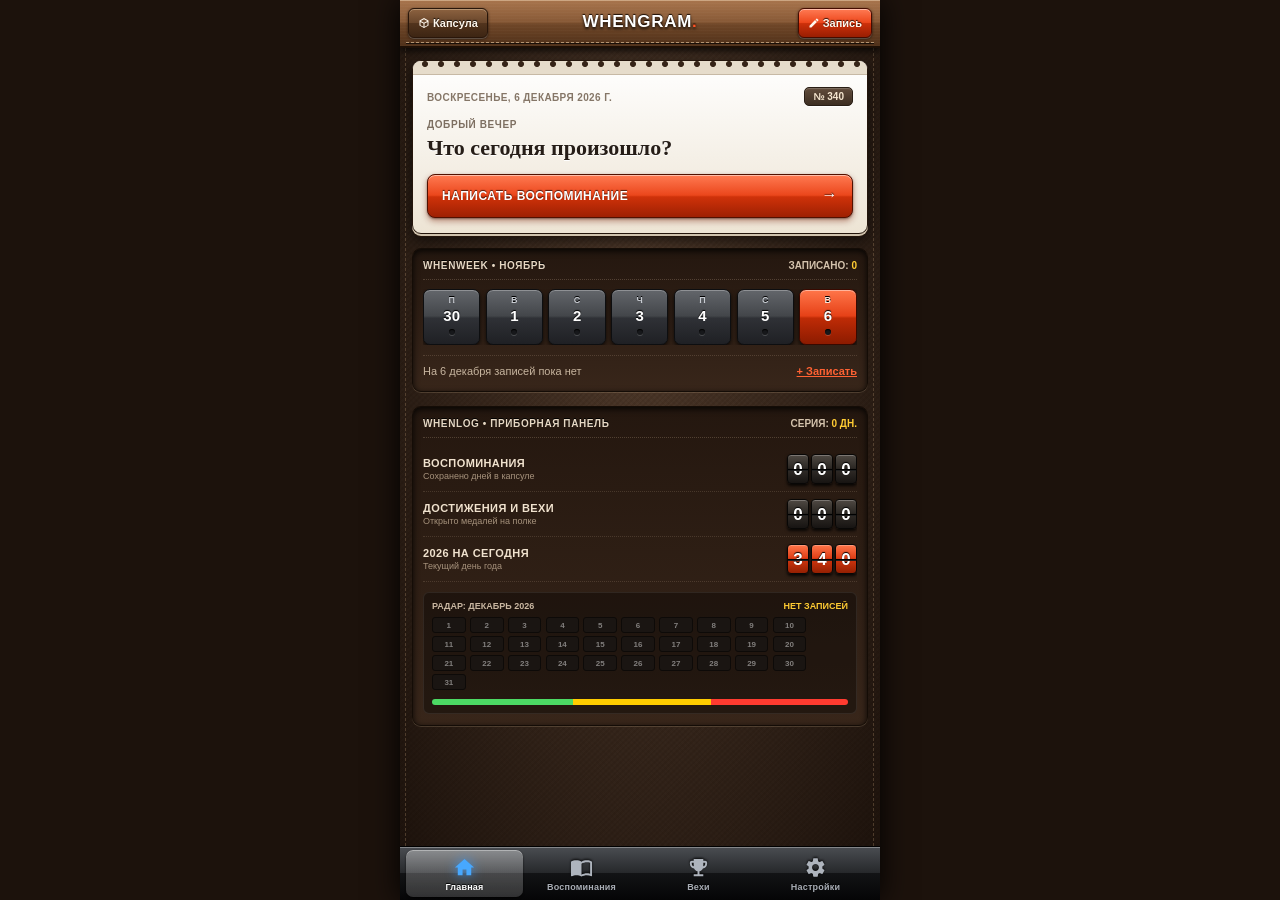
==== commit 739091a5: "Update index.html" ====
--- a/index.html
+++ b/index.html
@@ -8,10 +8,11 @@
   <meta name="apple-mobile-web-app-status-bar-style" content="black">
   <meta name="apple-mobile-web-app-title" content="Whengram">
   <meta name="format-detection" content="telephone=no">
-  <link id="apple-icon-link" rel="apple-touch-icon-precomposed" sizes="114x114" href="">
+  <!-- Используем apple-touch-icon (без precomposed), чтобы iOS 6 сама наложила родную маску и глянец без обрезанных рамок -->
+  <link id="apple-icon-link" rel="apple-touch-icon" sizes="114x114" href="">
 
   <script type="text/javascript">
-    /* Генерация Retina-иконки 114x114 в стиле iOS 6 по оригинальному логотипу Whengram */
+    /* Чистая иконка 114x114 на весь квадрат без рамок по краям (под маску iOS 6) */
     (function() {
       try {
         var c = document.createElement('canvas');
@@ -19,50 +20,40 @@
         var ctx = c.getContext('2d');
 
         var bg = ctx.createLinearGradient(0, 0, 0, 114);
-        bg.addColorStop(0, '#593b25');
-        bg.addColorStop(0.5, '#332013');
-        bg.addColorStop(1, '#170e08');
+        bg.addColorStop(0, '#fffdf9');
+        bg.addColorStop(0.65, '#f2e5d0');
+        bg.addColorStop(1, '#d9c5a7');
         ctx.fillStyle = bg;
         ctx.fillRect(0, 0, 114, 114);
 
-        ctx.strokeStyle = 'rgba(255, 220, 175, 0.35)';
-        ctx.lineWidth = 2;
-        ctx.strokeRect(4, 4, 106, 106);
-
+        ctx.strokeStyle = '#1a1410';
+        ctx.lineCap = 'round';
+        ctx.lineWidth = 6.5;
+        ctx.beginPath(); ctx.moveTo(57, 17); ctx.lineTo(57, 31); ctx.stroke();
+        ctx.beginPath(); ctx.moveTo(37, 22); ctx.lineTo(44, 33); ctx.stroke();
+        ctx.beginPath(); ctx.moveTo(77, 22); ctx.lineTo(70, 33); ctx.stroke();
+
+        ctx.strokeStyle = '#e63b14';
+        ctx.lineWidth = 6;
+        ctx.beginPath(); ctx.moveTo(24, 43); ctx.lineTo(90, 43); ctx.stroke();
+
+        ctx.fillStyle = '#1a1410';
         ctx.beginPath();
-        ctx.arc(57, 57, 41, 0, Math.PI * 2, false);
-        var cg = ctx.createLinearGradient(0, 16, 0, 98);
-        cg.addColorStop(0, '#fffdf9');
-        cg.addColorStop(1, '#e3d3bc');
-        ctx.fillStyle = cg;
+        ctx.moveTo(23, 51);
+        ctx.lineTo(36, 51);
+        ctx.lineTo(44, 80);
+        ctx.lineTo(52, 58);
+        ctx.lineTo(62, 58);
+        ctx.lineTo(70, 80);
+        ctx.lineTo(78, 51);
+        ctx.lineTo(91, 51);
+        ctx.lineTo(77, 96);
+        ctx.lineTo(64, 96);
+        ctx.lineTo(57, 74);
+        ctx.lineTo(50, 96);
+        ctx.lineTo(37, 96);
+        ctx.closePath();
         ctx.fill();
-
-        ctx.strokeStyle = '#141210';
-        ctx.lineCap = 'round';
-        ctx.lineWidth = 4.5;
-        ctx.beginPath(); ctx.moveTo(57, 25); ctx.lineTo(57, 35); ctx.stroke();
-        ctx.beginPath(); ctx.moveTo(43, 29); ctx.lineTo(48, 36); ctx.stroke();
-        ctx.beginPath(); ctx.moveTo(71, 29); ctx.lineTo(66, 36); ctx.stroke();
-
-        ctx.strokeStyle = '#e84118';
-        ctx.lineWidth = 4.2;
-        ctx.beginPath(); ctx.moveTo(35, 43); ctx.lineTo(79, 43); ctx.stroke();
-
-        ctx.fillStyle = '#141210';
-        ctx.beginPath();
-        ctx.moveTo(35, 48); ctx.lineTo(44, 48); ctx.lineTo(49, 68);
-        ctx.lineTo(53.5, 54); ctx.lineTo(60.5, 54); ctx.lineTo(65, 68);
-        ctx.lineTo(70, 48); ctx.lineTo(79, 48); ctx.lineTo(70, 81);
-        ctx.lineTo(61, 81); ctx.lineTo(57, 67); ctx.lineTo(53, 81);
-        ctx.lineTo(44, 81); ctx.closePath(); ctx.fill();
-
-        var gl = ctx.createLinearGradient(0, 0, 0, 54);
-        gl.addColorStop(0, 'rgba(255,255,255,0.42)');
-        gl.addColorStop(1, 'rgba(255,255,255,0.0)');
-        ctx.fillStyle = gl;
-        ctx.beginPath();
-        ctx.moveTo(0, 0); ctx.lineTo(114, 0); ctx.lineTo(114, 45);
-        ctx.quadraticCurveTo(57, 62, 0, 45); ctx.closePath(); ctx.fill();
 
         var link = document.getElementById('apple-icon-link');
         if (link) link.href = c.toDataURL('image/png');
@@ -72,13 +63,12 @@
 
   <style type="text/css">
     /* ==========================================================================
-       БАЗОВАЯ СКЕВОМОРФНАЯ СИСТЕМА iOS 6 (КОЖА, БУМАГА, МЕТАЛЛ, БАРОМЕТР, ВЕХИ)
+       БАЗОВАЯ СКЕВОМОРФНАЯ СИСТЕМА iOS 6 (БЕЗ БАГОВ КЛАВИАТУРЫ И ОБРЕЗКИ ТЕКСТА)
        ========================================================================== */
     * {
       -webkit-box-sizing: border-box;
       box-sizing: border-box;
       -webkit-tap-highlight-color: rgba(0,0,0,0);
-      -webkit-touch-callout: none;
     }
 
     html, body {
@@ -92,6 +82,12 @@
       -webkit-font-smoothing: antialiased;
       background-color: #1c120c;
       color: #fff9f0;
+    }
+
+    /* Разрешаем системное меню сохранения фото при долгом нажатии на картинки */
+    img, .saveable-img {
+      -webkit-touch-callout: default !important;
+      -webkit-user-select: auto !important;
     }
 
     .hidden { display: none !important; }
@@ -141,9 +137,9 @@
        ВЕРХНИЙ БАР ИЗ ПРОШИТОЙ КОЖИ
        ========================================================================== */
     .ios6-navbar {
-      position: absolute;
-      top: 0; left: 0; right: 0;
+      position: relative;
       height: 48px;
+      width: 100%;
       z-index: 30;
       background-color: #825634;
       background-image:
@@ -184,29 +180,40 @@
 
     .nav-left { position: absolute; left: 8px; top: 8px; }
     .nav-right { position: absolute; right: 8px; top: 8px; }
-    .nav-center { margin: 0 92px; padding-top: 11px; text-align: center; }
+    .nav-center { margin: 0 88px; padding-top: 12px; text-align: center; }
 
     .nav-brand {
       margin: 0;
-      font-size: 18px;
+      font-size: 17px;
       font-weight: 900;
-      letter-spacing: 0.8px;
+      letter-spacing: 0.7px;
       color: #ffffff;
       text-shadow: 0 -1px 1px #1a0d05, 0 2px 3px rgba(0, 0, 0, 0.8);
       white-space: nowrap;
+      overflow: hidden;
+      text-overflow: ellipsis;
     }
     .nav-brand .dot { color: #ff5526; }
 
+    /* ИСПРАВЛЕННЫЕ КНОПКИ: текст никогда не переносится на вторую строку и не обрезается */
     .nav-btn {
-      height: 30px;
-      padding: 0 10px;
-      font-size: 12px;
+      display: inline-block;
+      min-height: 30px;
+      line-height: 28px;
+      padding: 0 9px;
+      font-size: 11px;
       font-weight: 800;
       color: #fff8ee;
+      text-align: center;
+      text-decoration: none;
       text-shadow: 0 -1px 1px rgba(0, 0, 0, 0.85);
+      white-space: nowrap;
+      overflow: hidden;
+      text-overflow: ellipsis;
       -webkit-border-radius: 6px;
       border-radius: 6px;
       cursor: pointer;
+      vertical-align: middle;
     }
 
     .nav-btn-leather {
@@ -244,6 +251,15 @@
     .nav-btn:active, .cta-orange-btn:active, .day-3d-btn:active {
       -webkit-box-shadow: inset 0 2px 6px rgba(0, 0, 0, 0.85) !important;
       opacity: 0.92;
+    }
+
+    .btn-svg-ico {
+      display: inline-block;
+      width: 12px;
+      height: 12px;
+      vertical-align: -2px;
+      margin-right: 3px;
+      fill: currentColor;
     }
 
     .main-scroll {
@@ -392,10 +408,7 @@
       text-transform: uppercase;
       margin-bottom: 5px;
     }
-
-    .paper-greeting .user-name {
-      color: #d9411a;
-    }
+    .paper-greeting .user-name { color: #d9411a; }
 
     .paper-headline {
       margin: 0 0 14px 0;
@@ -415,7 +428,7 @@
       text-align: left;
       font-size: 12px;
       font-weight: 900;
-      letter-spacing: 0.6px;
+      letter-spacing: 0.5px;
       color: #ffffff;
       text-shadow: 0 -1px 1px rgba(0, 0, 0, 0.7);
       background-color: #e03c14;
@@ -437,9 +450,9 @@
     }
 
     .cta-orange-btn .cta-text { line-height: 42px; }
-    .cta-orange-btn .cta-arrow { float: right; font-size: 17px; line-height: 40px; }
-
-    /* Барометр погоды и жетоны тегов внутри карточки */
+    .cta-orange-btn .cta-arrow { float: right; font-size: 16px; line-height: 40px; }
+
+    /* Металлический шильдик погоды и 3D-смайл настроения */
     .atmo-tags-row {
       overflow: hidden;
       margin-bottom: 8px;
@@ -447,7 +460,7 @@
 
     .weather-brass-pill {
       display: inline-block;
-      padding: 3px 8px;
+      padding: 3px 9px;
       margin-right: 4px;
       margin-bottom: 4px;
       font-size: 10px;
@@ -460,19 +473,27 @@
       -webkit-box-shadow: inset 0 1px 0 #fff, 0 1px 2px rgba(0,0,0,0.15);
     }
 
-    .tag-mini-pill {
+    .mood-face-badge {
       display: inline-block;
-      padding: 3px 7px;
-      margin-right: 4px;
-      margin-bottom: 4px;
+      padding: 2px 8px 2px 5px;
       font-size: 10px;
-      font-weight: 800;
-      color: #b82c09;
-      background-color: rgba(224, 60, 20, 0.12);
-      border: 1px solid rgba(224, 60, 20, 0.3);
-      -webkit-border-radius: 10px;
-      border-radius: 10px;
-    }
+      font-weight: 900;
+      color: #fff;
+      -webkit-border-radius: 11px;
+      border-radius: 11px;
+      vertical-align: middle;
+      text-shadow: 0 -1px 0 rgba(0,0,0,0.5);
+      -webkit-box-shadow: inset 0 1px 0 rgba(255,255,255,0.4), 0 1px 2px rgba(0,0,0,0.3);
+    }
+    .mood-face-badge svg {
+      width: 14px;
+      height: 14px;
+      vertical-align: -3px;
+      margin-right: 3px;
+    }
+    .mf-pos { background-image: -webkit-gradient(linear, left top, left bottom, from(#4cd964), to(#248a3d)); border: 1px solid #165926; }
+    .mf-neu { background-image: -webkit-gradient(linear, left top, left bottom, from(#ffcc00), to(#b88600)); border: 1px solid #785600; }
+    .mf-neg { background-image: -webkit-gradient(linear, left top, left bottom, from(#ff5247), to(#b31d14)); border: 1px solid #690c06; }
 
     /* ==========================================================================
        ВДАВЛЕННАЯ КОЖАНАЯ ПАНЕЛЬ WHENWEEK И РАДАР МЕСЯЦА
@@ -572,9 +593,9 @@
 
     .day-3d-dot {
       display: block;
-      width: 5px;
-      height: 5px;
-      margin: 5px auto 0 auto;
+      width: 6px;
+      height: 6px;
+      margin: 4px auto 0 auto;
       -webkit-border-radius: 3px;
       border-radius: 3px;
       background-color: #17181b;
@@ -597,10 +618,9 @@
     }
     .day-3d-btn.is-selected .day-3d-letter { color: #ffe3d6; }
 
-    .day-3d-btn.has-record .day-3d-dot {
-      background-color: #ffcc33;
-      -webkit-box-shadow: 0 0 5px #ffcc33;
-    }
+    .day-3d-btn.has-pos .day-3d-dot { background-color: #4cd964; -webkit-box-shadow: 0 0 5px #4cd964; }
+    .day-3d-btn.has-neu .day-3d-dot { background-color: #ffcc00; -webkit-box-shadow: 0 0 5px #ffcc00; }
+    .day-3d-btn.has-neg .day-3d-dot { background-color: #ff3b30; -webkit-box-shadow: 0 0 5px #ff3b30; }
 
     .well-footer {
       overflow: hidden;
@@ -633,7 +653,7 @@
     }
 
     /* ==========================================================================
-       ТАБЛО WHENLOG + СВЕТОДИОДНЫЙ РАДАР МЕСЯЦА
+       ТАБЛО WHENLOG + СВЕТОДИОДНЫЙ РАДАР МЕСЯЦА СО СМАЙЛАМИ НАСТРОЕНИЯ
        ========================================================================== */
     .flip-row {
       overflow: hidden;
@@ -755,25 +775,34 @@
     .ratio-neg { background-color: #ff3b30; }
 
     /* ==========================================================================
-       ФОТОГРАФИЯ, ПОЛАРОИД И ВРАЩАЮЩИЙСЯ ВИНИЛ LAST.FM
+       ФОТОГРАФИЯ (БЕЗ ОБРЕЗКИ И С СОХРАНЕНИЕМ), ПОЛАРОИД И ВИНИЛ LAST.FM
        ========================================================================== */
     .photo-well {
       position: relative;
-      padding: 5px;
+      padding: 6px;
       margin-bottom: 10px;
       background-color: #1c1510;
       border: 1px solid #a8967d;
       -webkit-border-radius: 5px;
       border-radius: 5px;
       -webkit-box-shadow: inset 0 2px 5px rgba(0,0,0,0.8);
+      text-align: center;
     }
     .photo-well img {
-      display: block;
-      width: 100%;
-      max-height: 250px;
-      object-fit: cover;
+      display: inline-block;
+      max-width: 100%;
+      max-height: 300px;
+      width: auto;
+      height: auto;
       -webkit-border-radius: 3px;
       border-radius: 3px;
+      vertical-align: middle;
+    }
+    .photo-save-hint {
+      display: block;
+      font-size: 9px;
+      color: #a8967d;
+      margin-top: 4px;
     }
 
     .memory-story {
@@ -830,16 +859,16 @@
 
     .deck-cover {
       float: left;
-      width: 40px;
-      height: 40px;
+      width: 42px;
+      height: 42px;
       margin-right: 9px;
-      -webkit-border-radius: 20px;
-      border-radius: 20px;
+      -webkit-border-radius: 21px;
+      border-radius: 21px;
       background-color: #120d09;
       border: 2px solid rgba(255,255,255,0.3);
       overflow: hidden;
       text-align: center;
-      line-height: 36px;
+      line-height: 38px;
       font-size: 16px;
       color: #ff6233;
       -webkit-box-shadow: 0 1px 3px rgba(0,0,0,0.8);
@@ -882,7 +911,7 @@
     .deck-play-btn {
       position: absolute;
       right: 8px;
-      top: 10px;
+      top: 11px;
       width: 34px;
       height: 34px;
       -webkit-border-radius: 17px;
@@ -899,7 +928,7 @@
     }
 
     /* ==========================================================================
-       ВКЛАДКА 2: ХРОНИКА, ПОЛКА iBOOKS И КАССЕТНЫЙ ПЛЕЙЛИСТ
+       ВКЛАДКА 2: ХРОНИКА, ПОЛКА iBOOKS, ЯЩИК С ВИНИЛОМ И КАССЕТА МЕСЯЦА
        ========================================================================== */
     .toolbar-box { overflow: hidden; margin-bottom: 10px; }
     .search-input-ios6 {
@@ -939,9 +968,9 @@
     }
     .seg-item {
       float: left;
-      width: 33.33%;
+      width: 25%;
       height: 31px;
-      font-size: 10px;
+      font-size: 9px;
       font-weight: 900;
       color: #d6c3ab;
       text-shadow: 0 -1px 0 #000;
@@ -949,6 +978,9 @@
       border: none;
       border-right: 1px solid #170d06;
       cursor: pointer;
+      padding: 0 2px;
+      white-space: nowrap;
+      overflow: hidden;
     }
     .seg-item:last-child { border-right: none; }
     .seg-item.active {
@@ -1082,153 +1114,245 @@
     .book-mo { display: block; font-size: 9px; font-weight: 900; color: #fff; margin-top: 2px; text-transform: uppercase; }
     .book-cnt { position: absolute; left: 12px; right: 6px; bottom: 6px; font-size: 8px; font-weight: 900; color: #f0d8a8; border-top: 1px solid rgba(255,255,255,0.25); padding-top: 2px; }
 
+    /* Ящик с виниловыми пластинками (Vinyl Crate) */
+    .vinyl-crate-scroll {
+      overflow-x: scroll;
+      overflow-y: hidden;
+      white-space: nowrap;
+      -webkit-overflow-scrolling: touch;
+      padding: 14px 8px 18px 8px;
+      background-color: #24160c;
+      background-image: -webkit-gradient(linear, left top, left bottom, from(#1a0f07), to(#331f11));
+      border: 2px solid #120904;
+      -webkit-border-radius: 9px;
+      border-radius: 9px;
+      -webkit-box-shadow: inset 0 4px 10px rgba(0,0,0,0.85);
+      margin-bottom: 12px;
+    }
+
+    .vinyl-sleeve-card {
+      display: inline-block;
+      width: 132px;
+      margin-right: 12px;
+      padding: 8px;
+      vertical-align: top;
+      white-space: normal;
+      background-color: #f5ede0;
+      border: 1px solid #170d06;
+      -webkit-border-radius: 6px;
+      border-radius: 6px;
+      -webkit-box-shadow: 0 5px 10px rgba(0,0,0,0.75);
+      color: #261c14;
+      cursor: pointer;
+      text-align: center;
+    }
+
+    .vinyl-disc-art {
+      width: 106px;
+      height: 106px;
+      margin: 0 auto 7px auto;
+      -webkit-border-radius: 53px;
+      border-radius: 53px;
+      background-color: #14110f;
+      border: 4px solid #26201c;
+      overflow: hidden;
+      position: relative;
+      -webkit-box-shadow: 0 2px 6px rgba(0,0,0,0.6);
+    }
+    .vinyl-disc-art img { width: 100%; height: 100%; object-fit: cover; display: block; }
+    .vinyl-hole {
+      position: absolute;
+      left: 50%; top: 50%;
+      width: 18px; height: 18px;
+      margin: -9px 0 0 -9px;
+      -webkit-border-radius: 9px;
+      border-radius: 9px;
+      background-color: #f5ede0;
+      border: 2px solid #14110f;
+    }
+
+    /* Кассета месяца (Ретро аудиокассета С-90 со сводкой месяца) */
+    .cassette-shell {
+      position: relative;
+      padding: 12px;
+      margin-bottom: 14px;
+      background-color: #262422;
+      background-image: -webkit-gradient(linear, left top, left bottom, from(#3d3935), to(#1a1816));
+      border: 2px solid #0d0b0a;
+      -webkit-border-radius: 11px;
+      border-radius: 11px;
+      -webkit-box-shadow: inset 0 1px 0 rgba(255,255,255,0.25), 0 6px 14px rgba(0,0,0,0.75);
+    }
+
+    .cassette-label {
+      padding: 12px;
+      background-color: #f7eedc;
+      background-image:
+        -webkit-gradient(linear, left top, left bottom, from(#f7eedc), color-stop(0.72, #efe2c8), color-stop(0.72, #d93c14), color-stop(0.86, #d93c14), to(#e8991c));
+      border: 1px solid #140f0a;
+      -webkit-border-radius: 6px;
+      border-radius: 6px;
+      color: #241b14;
+    }
+
+    .cassette-window {
+      width: 78%;
+      height: 44px;
+      margin: 10px auto 8px auto;
+      padding: 6px 16px;
+      background-color: #1a1613;
+      border: 2px solid #453c34;
+      -webkit-border-radius: 22px;
+      border-radius: 22px;
+      -webkit-box-shadow: inset 0 2px 6px rgba(0,0,0,0.9);
+      overflow: hidden;
+    }
+
+    .cassette-spool {
+      width: 28px;
+      height: 28px;
+      -webkit-border-radius: 14px;
+      border-radius: 14px;
+      background-color: #e6dac6;
+      border: 3px dashed #332920;
+    }
+
     /* ==========================================================================
-       ВКЛАДКА 3: НОВОЕ ОФОРМЛЕНИЕ «ВЕХИ» (ВИТРИНА ДОСТИЖЕНИЙ + ЛИНИЯ ЖИЗНИ)
+       ВКЛАДКА 3: «ВЕХИ» КАК ВИТРИНА ДОСТИЖЕНИЙ (APPLE GAME CENTER FELT & MEDALS)
        ========================================================================== */
-    .trophy-rack-grid {
+    .gc-felt-board {
+      padding: 12px 10px;
+      margin-bottom: 14px;
+      -webkit-border-radius: 10px;
+      border-radius: 10px;
+      background-color: #164027;
+      background-image:
+        -webkit-radial-gradient(50% 35%, ellipse cover, rgba(50, 145, 85, 0.35) 0%, rgba(10, 32, 18, 0.85) 100%),
+        -webkit-repeating-linear-gradient(45deg, rgba(0,0,0,0.06) 0px, rgba(0,0,0,0.06) 2px, transparent 2px, transparent 4px);
+      border: 2px solid #2b180a;
+      -webkit-box-shadow:
+        inset 0 2px 8px rgba(0,0,0,0.85),
+        0 2px 0 rgba(255,220,175,0.2);
+    }
+
+    .gc-Header-bar {
       overflow: hidden;
-      margin-bottom: 8px;
+      padding-bottom: 8px;
+      margin-bottom: 10px;
+      border-bottom: 1px dashed rgba(255, 235, 190, 0.25);
+    }
+
+    .gc-medal-grid {
+      overflow: hidden;
       text-align: center;
     }
 
-    .trophy-badge-slot {
+    .gc-medal-cell {
       float: left;
-      width: 18.8%;
-      margin-right: 1.5%;
-      padding: 7px 2px 6px 2px;
-      -webkit-border-radius: 7px;
-      border-radius: 7px;
-      background-image: -webkit-gradient(linear, left top, left bottom, from(#4a3525), to(#261a11));
-      border: 1px solid #120b06;
-      -webkit-box-shadow: inset 0 1px 0 rgba(255,255,255,0.2), 0 2px 4px rgba(0,0,0,0.6);
+      width: 31.3%;
+      height: 112px;
+      margin: 0 1% 10px 1%;
+      padding: 8px 4px 6px 4px;
+      -webkit-border-radius: 8px;
+      border-radius: 8px;
+      background-color: rgba(0, 0, 0, 0.28);
+      border: 1px solid rgba(255, 255, 255, 0.12);
+      -webkit-box-shadow: inset 0 1px 3px rgba(0,0,0,0.6);
       cursor: pointer;
-    }
-    .trophy-badge-slot:last-child { margin-right: 0; }
-
-    .trophy-badge-slot.active-cat {
-      background-image: -webkit-gradient(linear, left top, left bottom, from(#ff7a52), to(#b82806));
-      border-color: #3d0900;
-    }
-
-    .trophy-emoji {
+      position: relative;
+    }
+
+    .medal-coin {
+      width: 50px;
+      height: 50px;
+      margin: 0 auto 6px auto;
+      line-height: 46px;
+      text-align: center;
+      -webkit-border-radius: 25px;
+      border-radius: 25px;
+      background-image: -webkit-gradient(
+        linear, left top, left bottom,
+        from(#fff3b8),
+        color-stop(0.45, #f5b82e),
+        color-stop(0.55, #c98408),
+        to(#8c5600)
+      );
+      border: 2px solid #fff2b2;
+      -webkit-box-shadow:
+        inset 0 2px 3px rgba(255,255,255,0.7),
+        0 3px 6px rgba(0,0,0,0.8);
+      color: #4a2a00;
+      font-size: 18px;
+      font-weight: 900;
+    }
+    .medal-coin svg {
+      width: 24px;
+      height: 24px;
+      vertical-align: middle;
+      fill: #4f2b00;
+    }
+
+    .gc-medal-cell.locked .medal-coin {
+      background-image: -webkit-gradient(linear, left top, left bottom, from(#52565c), to(#25282c));
+      border-color: #6c7178;
+      color: #9da3ab;
+      opacity: 0.65;
+    }
+    .gc-medal-cell.locked .medal-coin svg { fill: #9da3ab; }
+
+    .medal-title {
       display: block;
-      font-size: 16px;
-      line-height: 18px;
-      margin-bottom: 2px;
-    }
-    .trophy-cat-name {
+      font-size: 9px;
+      font-weight: 900;
+      color: #fff6e0;
+      line-height: 1.15;
+      max-height: 22px;
+      overflow: hidden;
+    }
+
+    .medal-sub {
       display: block;
-      font-size: 7px;
-      font-weight: 900;
-      color: #dfd0bc;
-      letter-spacing: 0.2px;
+      font-size: 8px;
+      color: #a8d4b6;
+      margin-top: 2px;
       white-space: nowrap;
       overflow: hidden;
-    }
-    .trophy-cat-cnt {
-      display: inline-block;
-      margin-top: 3px;
-      padding: 1px 5px;
-      font-size: 9px;
-      font-weight: 900;
-      color: #ffcc33;
-      background-color: rgba(0,0,0,0.45);
-      -webkit-border-radius: 6px;
-      border-radius: 6px;
-    }
-
-    /* Вертикальная линия жизни для Вех */
-    .milestone-timeline {
+      text-overflow: ellipsis;
+    }
+
+    /* Крупные медали пользовательских Вех на деревянной полке */
+    .user-trophy-card {
       position: relative;
-      padding-left: 18px;
-    }
-    .milestone-timeline:before {
-      content: "";
-      position: absolute;
-      left: 6px;
-      top: 8px;
-      bottom: 8px;
-      width: 3px;
-      background-image: -webkit-gradient(linear, left top, left bottom, from(#ff6e42), to(#6e482b));
-      -webkit-border-radius: 2px;
-      border-radius: 2px;
-      -webkit-box-shadow: 0 0 4px rgba(0,0,0,0.6);
-    }
-
-    .milestone-card {
-      position: relative;
-      margin-bottom: 11px;
-      padding: 11px 11px;
+      overflow: hidden;
+      padding: 10px;
+      margin-bottom: 9px;
       -webkit-border-radius: 9px;
       border-radius: 9px;
       background-color: #f7f3eb;
       background-image: -webkit-gradient(linear, left top, left bottom, from(#ffffff), to(#e8dcc8));
-      border: 1px solid #24150b;
-      -webkit-box-shadow: inset 0 1px 0 #fff, 0 3px 7px rgba(0,0,0,0.55);
+      border: 1px solid #1f1208;
+      -webkit-box-shadow: inset 0 1px 0 #fff, 0 3px 7px rgba(0,0,0,0.6);
       color: #292018;
       cursor: pointer;
-      overflow: hidden;
-    }
-
-    /* Металлическая заклёпка на линии времени */
-    .milestone-pin {
-      position: absolute;
-      left: -17px;
-      top: 16px;
-      width: 11px;
-      height: 11px;
-      -webkit-border-radius: 6px;
-      border-radius: 6px;
-      background-image: -webkit-radial-gradient(center, circle cover, #ffcc33 0%, #c93812 85%);
-      border: 2px solid #24150b;
-      -webkit-box-shadow: 0 1px 3px rgba(0,0,0,0.8);
-    }
-
-    .ms-top-bar {
-      overflow: hidden;
-      margin-bottom: 4px;
-    }
-    .ms-cat-pill {
+    }
+
+    .user-trophy-medal {
       float: left;
-      padding: 2px 7px;
-      font-size: 8px;
-      font-weight: 900;
-      letter-spacing: 0.7px;
-      color: #ffffff;
-      background-color: #d93c14;
-      -webkit-border-radius: 4px;
-      border-radius: 4px;
-      text-transform: uppercase;
-    }
-    .ms-days-badge {
-      float: right;
-      font-size: 9px;
-      font-weight: 900;
-      color: #6e5a47;
-      line-height: 16px;
-    }
-    .ms-title {
-      margin: 2px 0 4px 0;
-      font-family: Georgia, serif;
-      font-size: 16px;
-      font-weight: bold;
-      color: #211811;
-    }
-    .ms-notes {
-      margin: 0 0 4px 0;
-      font-size: 12px;
-      color: #5c4c3d;
-      line-height: 1.35;
-    }
-    .ms-date-foot {
-      font-size: 9px;
-      font-weight: 800;
-      color: #8c7a67;
-      text-transform: uppercase;
-    }
+      width: 48px;
+      height: 48px;
+      margin-right: 10px;
+      line-height: 44px;
+      text-align: center;
+      -webkit-border-radius: 24px;
+      border-radius: 24px;
+      background-image: -webkit-gradient(linear, left top, left bottom, from(#ffe89e), color-stop(0.5, #e69d17), to(#995c00));
+      border: 2px solid #784700;
+      -webkit-box-shadow: inset 0 1px 2px #fff, 0 2px 4px rgba(0,0,0,0.45);
+    }
+    .user-trophy-medal svg { width: 22px; height: 22px; vertical-align: middle; fill: #3d2000; }
 
     /* ==========================================================================
-       КАРМАННЫЙ СКЕТЧПАД (РИСОВАЛКА ПАЛЬЦЕМ ВНУТРИ ЗАПИСИ)
+       КАРМАННЫЙ СКЕТЧПАД И ОПЦИИ ПОГОДЫ (БЕЗ EMOJI-КВАДРАТИКОВ)
        ========================================================================== */
     .sketchpad-frame {
       background-color: #fffdf7;
@@ -1263,17 +1387,10 @@
       -webkit-box-shadow: 0 1px 3px rgba(0,0,0,0.5);
       cursor: pointer;
     }
-    .ink-dot-btn.active-ink {
-      border-color: #ffcc33;
-      -webkit-transform: scale(1.12);
-    }
-
-    /* Кнопки выбора погоды и тегов в модалке */
-    .weather-pick-row, .tag-pick-row {
-      overflow: hidden;
-      margin-top: 6px;
-    }
-    .weather-chip, .tag-chip {
+    .ink-dot-btn.active-ink { border-color: #ffcc33; }
+
+    .weather-pick-row { overflow: hidden; margin-top: 6px; }
+    .weather-chip {
       float: left;
       padding: 5px 8px;
       margin: 0 5px 5px 0;
@@ -1286,10 +1403,9 @@
       border-radius: 6px;
       cursor: pointer;
     }
-    .weather-chip.active-chip, .tag-chip.active-chip {
+    .weather-chip:active {
       color: #ffffff;
       background-image: -webkit-gradient(linear, left top, left bottom, from(#ff744a), to(#c42f09));
-      border-color: #591200;
     }
 
     .receipt-ticket {
@@ -1381,17 +1497,21 @@
     }
 
     /* ==========================================================================
-       МОДАЛЬНЫЕ ОКНА
+       МОДАЛЬНЫЕ СТРАНИЦЫ: ИДЕАЛЬНАЯ ИЗОЛЯЦИЯ ПРИ ВВОДЕ С КЛАВИАТУРЫ НА iOS 6
        ========================================================================== */
     .ios6-modal {
-      position: fixed;
-      top: 0; left: 0; right: 0; bottom: 0;
-      z-index: 80;
-      background-color: rgba(0, 0, 0, 0.78);
-    }
-    .modal-sheet {
       position: absolute;
       top: 0; left: 0; right: 0; bottom: 0;
+      width: 100%;
+      height: 100%;
+      z-index: 90;
+      background-color: #362418;
+      overflow: hidden;
+    }
+    .modal-sheet {
+      position: relative;
+      width: 100%;
+      height: 100%;
       max-width: 480px;
       margin: 0 auto;
       background-color: #362418;
@@ -1402,8 +1522,9 @@
       position: absolute;
       top: 48px; bottom: 0; left: 0; right: 0;
       overflow-y: scroll;
+      overflow-x: hidden;
       -webkit-overflow-scrolling: touch;
-      padding: 12px;
+      padding: 12px 12px 60px 12px;
     }
 
     .field-title {
@@ -1440,26 +1561,28 @@
     }
     .form-input:last-child { border-bottom: none; }
 
+    /* Блокнот без съезжающих полосок при вводе текста */
     .notepad-area {
       width: 100%;
       padding: 10px 12px;
       font-family: Georgia, "Times New Roman", serif;
-      font-size: 14px;
-      line-height: 24px;
+      font-size: 15px;
+      line-height: 22px;
       color: #241b14;
       background-color: #fffcf5;
-      background-image: -webkit-repeating-linear-gradient(0deg, transparent 0px, transparent 23px, rgba(160,135,100,0.28) 23px, rgba(160,135,100,0.28) 24px);
       border: 1px solid #1a0f08;
+      border-left: 4px solid #d93c14;
       -webkit-border-radius: 8px;
       border-radius: 8px;
       margin-bottom: 12px;
+      -webkit-box-shadow: inset 0 2px 4px rgba(0,0,0,0.12);
     }
 
     .mood-grid { overflow: hidden; }
     .mood-opt {
       float: left;
       width: 33.33%;
-      padding: 11px 0;
+      padding: 10px 0;
       font-size: 10px;
       font-weight: 900;
       color: #786959;
@@ -1469,6 +1592,7 @@
       cursor: pointer;
     }
     .mood-opt:last-child { border-right: none; }
+    .mood-opt svg { width: 14px; height: 14px; vertical-align: -3px; margin-right: 3px; }
     .mood-opt.active {
       color: #ffffff;
       text-shadow: 0 -1px 0 rgba(0,0,0,0.6);
@@ -1479,11 +1603,11 @@
       position: fixed;
       left: 50%;
       top: 42%;
-      width: 220px;
-      margin-left: -110px;
+      width: 230px;
+      margin-left: -115px;
       padding: 14px 12px;
       z-index: 200;
-      background-color: rgba(15, 10, 6, 0.93);
+      background-color: rgba(15, 10, 6, 0.94);
       border: 1px solid rgba(255, 225, 185, 0.35);
       -webkit-border-radius: 11px;
       border-radius: 11px;
@@ -1498,18 +1622,23 @@
 </head>
 <body>
 
-  <div class="app-shell">
+  <!-- ОСНОВНОЙ ЭКРАН ПРИЛОЖЕНИЯ (при открытии модалки скрывается, чтобы клавиатура iOS 6 не двоила шапку) -->
+  <div id="app-shell" class="app-shell">
 
     <!-- ВЕРХНИЙ КОЖАНЫЙ БАР -->
     <header class="ios6-navbar">
       <div class="nav-left">
-        <button type="button" id="btn-open-capsule" class="nav-btn nav-btn-leather">&#128230; Капсула</button>
+        <button type="button" id="btn-open-capsule" class="nav-btn nav-btn-leather">
+          <svg class="btn-svg-ico" viewBox="0 0 24 24"><path d="M12 2L3 7v10l9 5 9-5V7l-9-5zm0 2.3L18.5 8 12 11.7 5.5 8 12 4.3zM5 9.8l6 3.4v6.5l-6-3.3V9.8zm8 9.9v-6.5l6-3.4v6.6l-6 3.3z"/></svg>Капсула
+        </button>
       </div>
       <div class="nav-center">
         <h1 id="top-title" class="nav-brand">WHENGRAM<span class="dot">.</span></h1>
       </div>
       <div class="nav-right">
-        <button type="button" id="btn-top-action" class="nav-btn nav-btn-orange">&#9998; Запись</button>
+        <button type="button" id="btn-top-action" class="nav-btn nav-btn-orange">
+          <svg class="btn-svg-ico" viewBox="0 0 24 24"><path d="M3 17.25V21h3.75L17.81 9.94l-3.75-3.75L3 17.25zM20.71 7.04c.39-.39.39-1.02 0-1.41l-2.34-2.34c-.39-.39-1.02-.39-1.41 0l-1.83 1.83 3.75 3.75 1.83-1.83z"/></svg>Запись
+        </button>
       </div>
     </header>
 
@@ -1528,7 +1657,7 @@
           <span id="otd-title" class="wax-env-title">Посмотреть запись из прошлого &rarr;</span>
         </div>
 
-        <!-- Главная отрывная карточка (БЕЗ лишнего подтекста и БЕЗ плашки идеи) -->
+        <!-- Главная отрывная карточка -->
         <div class="paper-card">
           <div class="paper-holes"></div>
           <div class="paper-body">
@@ -1552,19 +1681,19 @@
 
             <!-- Состояние 2: Запись за сегодня уже создана -->
             <div id="home-filled-state" class="hidden">
-              <div class="paper-greeting" style="margin-bottom:8px;">
-                <span id="today-status-label">ЗАПИСЬ ЗА СЕГОДНЯ</span>
-                <span id="today-mood-tag" class="user-name" style="float:right;">● ХОРОШО</span>
+              <div style="overflow:hidden;margin-bottom:8px;">
+                <span class="paper-greeting" style="float:left;line-height:22px;margin:0;">ЗАПИСЬ ЗА СЕГОДНЯ</span>
+                <span id="today-mood-badge" style="float:right;"></span>
               </div>
               <div id="today-atmo-row" class="atmo-tags-row hidden"></div>
               <div id="today-photo-box" class="photo-well hidden">
-                <img id="today-photo-img" src="" alt="">
+                <img id="today-photo-img" class="saveable-img" src="" alt="Фото дня">
               </div>
               <div id="today-story-text" class="memory-story"></div>
               <div id="today-lastfm-slot" class="lastfm-deck hidden"></div>
               <button type="button" id="btn-edit-today" class="cta-orange-btn">
                 <span class="cta-text">ОТКРЫТЬ / ИЗМЕНИТЬ ЗАПИСЬ</span>
-                <span class="cta-arrow">&#9998;</span>
+                <span class="cta-arrow">&rarr;</span>
               </button>
             </div>
           </div>
@@ -1602,8 +1731,8 @@
 
           <div class="flip-row">
             <div class="flip-info">
-              <b>ВЕХИ ЖИЗНИ</b>
-              <span>Ключевые события и достижения</span>
+              <b>ДОСТИЖЕНИЯ И ВЕХИ</b>
+              <span>Открыто медалей на полке</span>
             </div>
             <div id="flip-ev-count" class="flip-box"></div>
           </div>
@@ -1619,8 +1748,8 @@
           <!-- Интерактивная светодиодная сетка дней текущего месяца -->
           <div class="led-matrix-box">
             <div class="led-matrix-title">
-              <span id="led-month-label" style="float:left;">РАДАР МЕСЯЦА (ТАПНИ НА ДЕНЬ)</span>
-              <span id="led-mood-summary" style="float:right;color:#ffcc33;">БАЛАНС</span>
+              <span id="led-month-label" style="float:left;">РАДАР МЕСЯЦА</span>
+              <span id="led-mood-summary" style="float:right;color:#ffcc33;">НАСТРОЕНИЕ</span>
             </div>
             <div id="led-month-grid" class="led-grid"></div>
             <div class="mood-ratio-bar">
@@ -1634,76 +1763,81 @@
       </section>
 
       <!-- ==========================================
-           ВКЛАДКА 2: ВОСПОМИНАНИЯ, ПОЛКА iBOOKS И САУНДТРЕКИ
+           ВКЛАДКА 2: ВОСПОМИНАНИЯ, ПОЛКА iBOOKS, ВИНИЛ И КАССЕТА МЕСЯЦА
            ========================================== -->
       <section id="tab-memories" class="tab-pane">
         <div class="toolbar-box">
-          <input type="text" id="mem-search" class="search-input-ios6" placeholder="Поиск по тексту, #тегу или дате...">
+          <input type="text" id="mem-search" class="search-input-ios6" placeholder="Поиск по тексту или дате...">
           <select id="mem-filter" class="filter-select-ios6">
             <option value="all">Все</option>
             <option value="positive">Хорошо</option>
             <option value="neutral">Ровно</option>
             <option value="negative">Тяжело</option>
-            <option value="photo">С фото/скетчем</option>
+            <option value="photo">С фото</option>
             <option value="music">С песней</option>
-            <option value="sealed">Капсулы</option>
           </select>
         </div>
 
         <div class="segmented-ios6">
           <button type="button" id="seg-list-btn" class="seg-item active">Хроника</button>
-          <button type="button" id="seg-shelf-btn" class="seg-item">Полка iBooks</button>
-          <button type="button" id="seg-music-btn" class="seg-item">&#9835; Плейлист</button>
+          <button type="button" id="seg-shelf-btn" class="seg-item">iBooks</button>
+          <button type="button" id="seg-music-btn" class="seg-item">Винил</button>
+          <button type="button" id="seg-tape-btn" class="seg-item">Кассета</button>
         </div>
 
         <div id="active-book-bar" class="month-banner hidden" style="margin-bottom:10px;">
           <span id="active-book-label" style="line-height:24px;">Открыт том: 2026</span>
-          <button type="button" id="btn-close-book" class="nav-btn nav-btn-leather" style="float:right;height:24px;font-size:10px;">Все книги</button>
+          <button type="button" id="btn-close-book" class="nav-btn nav-btn-leather" style="float:right;min-height:24px;line-height:22px;font-size:10px;">Все книги</button>
         </div>
 
+        <!-- Режим 1: Хроника -->
         <div id="memories-feed-box"></div>
 
-        <!-- Деревянная полка iBooks -->
+        <!-- Режим 2: Деревянная полка iBooks -->
         <div id="ibooks-shelf-box" class="ibooks-wood-frame hidden">
           <div class="ibooks-top-plank">
             <span style="float:left;font-size:13px;font-weight:900;color:#ffe2a6;line-height:28px;">WHENSHELF.</span>
             <div style="float:right;">
-              <button type="button" id="shelf-mode-year" class="nav-btn nav-btn-orange" style="height:26px;font-size:10px;">По годам</button>
-              <button type="button" id="shelf-mode-month" class="nav-btn nav-btn-leather" style="height:26px;font-size:10px;">По месяцам</button>
+              <button type="button" id="shelf-mode-year" class="nav-btn nav-btn-orange" style="min-height:26px;line-height:24px;font-size:10px;">По годам</button>
+              <button type="button" id="shelf-mode-month" class="nav-btn nav-btn-leather" style="min-height:26px;line-height:24px;font-size:10px;">По месяцам</button>
             </div>
           </div>
           <div id="ibooks-tiers-container"></div>
         </div>
 
-        <!-- Музыкальная кассетная полка -->
+        <!-- Режим 3: Интерактивный ящик с виниловыми пластинками + Плейлист -->
         <div id="music-playlist-box" class="hidden"></div>
+
+        <!-- Режим 4: Кассета месяца (Музыкально-фотографические итоги) -->
+        <div id="monthly-tape-box" class="hidden"></div>
       </section>
 
       <!-- ==========================================
-           ВКЛАДКА 3: ПЕРЕОФОРМЛЕННЫЕ «ВЕХИ» (ВИТРИНА НАГРАД + ЛИНИЯ ЖИЗНИ)
+           ВКЛАДКА 3: ДОСТИЖЕНИЯ И ВЕХИ (GAME CENTER STYLE)
            ========================================== -->
       <section id="tab-events" class="tab-pane">
 
-        <!-- Паспорт достижений по рубрикам (нажми на рубрику для фильтрации) -->
+        <!-- Сукно Game Center с автоматическими достижениями дневника -->
+        <div class="gc-felt-board">
+          <div class="gc-Header-bar">
+            <span class="well-title" style="color:#fff6d6;">ЗАЛ ТРОФЕЕВ • ДОСТИЖЕНИЯ</span>
+            <span class="well-counter" style="color:#a8e0b8;">ОТКРЫТО: <b id="gc-unlocked-count">0 / 6</b></span>
+          </div>
+          <div id="gc-auto-medals" class="gc-medal-grid"></div>
+        </div>
+
+        <!-- Личные медали и вехи пользователя -->
         <div class="leather-well-panel">
           <div class="well-header">
-            <span class="well-title">ПАСПОРТ ВЕХ • СФЕРЫ ЖИЗНИ</span>
-            <span class="well-counter">ВСЕГО: <b id="ev-total-badge">0</b></span>
+            <span class="well-title">ЛИЧНЫЕ НАГРАДЫ И ВЕХИ</span>
+            <button type="button" id="btn-add-ev-inline" class="nav-btn nav-btn-orange" style="float:right;min-height:24px;line-height:22px;font-size:10px;">+ Выдать медаль</button>
           </div>
-          <div id="ev-trophy-rack" class="trophy-rack-grid"></div>
+          <div id="events-feed-box"></div>
         </div>
-
-        <div class="toolbar-box">
-          <input type="text" id="ev-search" class="search-input-ios6" style="width:66%;" placeholder="Поиск вех и целей...">
-          <button type="button" id="btn-add-ev-inline" class="nav-btn nav-btn-orange" style="float:right;width:31%;height:32px;">+ Веха</button>
-        </div>
-
-        <!-- Живая вертикальная линия времени Вех -->
-        <div id="events-feed-box"></div>
       </section>
 
       <!-- ==========================================
-           ВКЛАДКА 4: НАСТРОЙКИ И БЭКАПЫ (.ZIP WHENGRAM 2.0)
+           ВКЛАДКА 4: НАСТРОЙКИ И ОБЛАЧНАЯ СИНХРОНИЗАЦИЯ С WHENGRAM
            ========================================== -->
       <section id="tab-settings" class="tab-pane">
         <span class="field-title">ПРОФИЛЬ И ОФОРМЛЕНИЕ</span>
@@ -1715,7 +1849,7 @@
           </div>
         </div>
 
-        <span class="field-title">ИНТЕГРАЦИЯ С LAST.FM</span>
+        <span class="field-title">ИНТЕГРАЦИЯ С LAST.FM (+ БАЗА DEEZER)</span>
         <div class="form-box" style="padding:10px;">
           <input type="text" id="set-lastfm-user" class="form-input" style="padding:6px 0;margin-bottom:8px;" placeholder="Твой никнейм на Last.fm">
           <div style="overflow:hidden;">
@@ -1725,20 +1859,33 @@
           <div id="lastfm-test-result" style="font-size:11px;color:#5c4b3b;margin-top:8px;"></div>
         </div>
 
-        <span class="field-title">СИНХРОНИЗАЦИЯ С ОРИГИНАЛЬНЫМ WHENGRAM (.ZIP)</span>
+        <!-- РЕШЕНИЕ ДЛЯ IPHONE 4S: СИНХРОНИЗАЦИЯ БЕЗ ФАЙЛОВОЙ СИСТЕМЫ -->
+        <span class="field-title">СИНХРОНИЗАЦИЯ С ОФИЦИАЛЬНЫМ WHENGRAM</span>
         <div class="form-box" style="padding:10px;">
-          <p style="margin:0 0 8px 0;font-size:11px;color:#5c4b3b;">
-            Полная поддержка архивов <b>Whengram v2.0</b> (распаковка сжатых <code>DEFLATE</code> и обычных <code>.zip</code> с папкой <code>photos/</code> и <code>manifest.json</code>):
+          <p style="margin:0 0 8px 0;font-size:11px;color:#5c4b3b;line-height:1.35;">
+            Так как Safari на iPhone 4s не умеет сохранять <code>.zip</code> в память телефона, открой этот же сайт на основном телефоне или ПК: скопируй код ниже (или перенеси через Облако), вставь его на основном телефоне и нажми <b>«Скачать готовый .ZIP»</b> для официального Whengram!
           </p>
+
+          <!-- Облачная переброска между 4s и основным телефоном -->
+          <div style="padding:8px;margin-bottom:10px;background:#ebe0ce;border:1px solid #bda98e;border-radius:6px;">
+            <div style="font-size:10px;font-weight:900;color:#4a3520;margin-bottom:6px;">☁️ БЫСТРЫЙ ОБЛАЧНЫЙ МОСТ (4S &harr; ТЕЛЕФОН/ПК):</div>
+            <div style="overflow:hidden;margin-bottom:6px;">
+              <button type="button" id="btn-cloud-push" class="nav-btn nav-btn-orange" style="width:48%;float:left;">Отправить в облако</button>
+              <button type="button" id="btn-cloud-pull" class="nav-btn nav-btn-leather" style="width:48%;float:right;">Принять по ID</button>
+            </div>
+            <input type="text" id="cloud-sync-id" class="form-input" style="background:#fff;border:1px solid #bda98e;border-radius:4px;padding:6px 8px;font-size:12px;" placeholder="ID облачного пакета (появится после отправки)">
+          </div>
+
           <div style="overflow:hidden;margin-bottom:10px;">
-            <button type="button" id="btn-download-zip" class="nav-btn nav-btn-orange" style="width:48%;float:left;">Скачать .ZIP</button>
-            <label for="file-import-zip" class="nav-btn nav-btn-leather" style="width:48%;float:right;text-align:center;line-height:28px;">Импорт .ZIP / JSON</label>
+            <button type="button" id="btn-download-zip" class="nav-btn nav-btn-orange" style="width:48%;float:left;">Скачать готовый .ZIP</button>
+            <label for="file-import-zip" class="nav-btn nav-btn-leather" style="width:48%;float:right;text-align:center;">Открыть .ZIP / JSON</label>
             <input type="file" id="file-import-zip" class="hidden" accept=".zip,.json,application/zip,application/json">
           </div>
-          <textarea id="backup-code-box" class="notepad-area" rows="3" style="margin-bottom:8px;font-size:11px;line-height:16px;" placeholder="Для быстрого переноса без файлов: нажми «Получить код» или вставь сюда JSON..."></textarea>
+
+          <textarea id="backup-code-box" class="notepad-area" rows="3" style="margin-bottom:8px;font-size:11px;line-height:16px;" placeholder="Код полного бэкапа (совместим с manifest.json + фото)..."></textarea>
           <div style="overflow:hidden;margin-bottom:8px;">
-            <button type="button" id="btn-make-code" class="nav-btn nav-btn-leather" style="width:48%;float:left;">Получить код</button>
-            <button type="button" id="btn-load-code" class="nav-btn nav-btn-orange" style="width:48%;float:right;">Загрузить из кода</button>
+            <button type="button" id="btn-make-code" class="nav-btn nav-btn-leather" style="width:48%;float:left;">Создать код бэкапа</button>
+            <button type="button" id="btn-load-code" class="nav-btn nav-btn-orange" style="width:48%;float:right;">Восстановить из кода</button>
           </div>
           <button type="button" id="btn-wipe-all" class="nav-btn nav-btn-leather" style="width:100%;background:#6e1809;">Очистить все записи на устройстве</button>
         </div>
@@ -1785,7 +1932,7 @@
   </div>
 
   <!-- ==========================================
-       МОДАЛЬНОЕ ОКНО 1: СОЗДАТЬ / ИЗМЕНИТЬ ЗАПИСЬ
+       МОДАЛЬНОЕ ОКНО 1: СОЗДАТЬ / ИЗМЕНИТЬ ЗАПИСЬ (БЕЗ БАГА КЛАВИАТУРЫ И БЕЗ ХЭШТЕГОВ)
        ========================================== -->
   <div id="modal-memory" class="ios6-modal hidden">
     <div class="modal-sheet">
@@ -1797,54 +1944,49 @@
       <div class="modal-body">
         <input type="hidden" id="mem-edit-id">
 
-        <span class="field-title">ДАТА И НАСТРОЕНИЕ</span>
+        <span class="field-title">ДАТА И НАСТРОЕНИЕ (СМАЙЛ ДНЯ)</span>
         <div class="form-box">
           <input type="date" id="mem-date-input" class="form-input">
           <div class="mood-grid">
-            <button type="button" class="mood-opt active" data-mood="positive">● ХОРОШО</button>
-            <button type="button" class="mood-opt" data-mood="neutral">● РОВНО</button>
-            <button type="button" class="mood-opt" data-mood="negative">● ТЯЖЕЛО</button>
+            <button type="button" class="mood-opt active" data-mood="positive">
+              <svg viewBox="0 0 24 24" fill="currentColor"><path d="M12 2C6.48 2 2 6.48 2 12s4.48 10 10 10 10-4.48 10-10S17.52 2 12 2zm3.5 6c.83 0 1.5.67 1.5 1.5S16.33 11 15.5 11 14 10.33 14 9.5 14.67 8 15.5 8zm-7 0c.83 0 1.5.67 1.5 1.5S9.33 11 8.5 11 7 10.33 7 9.5 7.67 8 8.5 8zm3.5 9.5c-2.33 0-4.31-1.46-5.11-3.5h10.22c-.8 2.04-2.78 3.5-5.11 3.5z"/></svg>ХОРОШО
+            </button>
+            <button type="button" class="mood-opt" data-mood="neutral">
+              <svg viewBox="0 0 24 24" fill="currentColor"><path d="M12 2C6.48 2 2 6.48 2 12s4.48 10 10 10 10-4.48 10-10S17.52 2 12 2zm3.5 6c.83 0 1.5.67 1.5 1.5S16.33 11 15.5 11 14 10.33 14 9.5 14.67 8 15.5 8zm-7 0c.83 0 1.5.67 1.5 1.5S9.33 11 8.5 11 7 10.33 7 9.5 7.67 8 8.5 8zm-1.5 6.5h10v2H7v-2z"/></svg>РОВНО
+            </button>
+            <button type="button" class="mood-opt" data-mood="negative">
+              <svg viewBox="0 0 24 24" fill="currentColor"><path d="M12 2C6.48 2 2 6.48 2 12s4.48 10 10 10 10-4.48 10-10S17.52 2 12 2zm3.5 6c.83 0 1.5.67 1.5 1.5S16.33 11 15.5 11 14 10.33 14 9.5 14.67 8 15.5 8zm-7 0c.83 0 1.5.67 1.5 1.5S9.33 11 8.5 11 7 10.33 7 9.5 7.67 8 8.5 8zm3.5 5.5c2.33 0 4.31 1.46 5.11 3.5H6.89c.8-2.04 2.78-3.5 5.11-3.5z"/></svg>ТЯЖЕЛО
+            </button>
           </div>
         </div>
 
         <span class="field-title">ЧТО ПРОИЗОШЛО?</span>
-        <textarea id="mem-text-input" class="notepad-area" rows="4" placeholder="Запиши главное за этот день..."></textarea>
-
-        <!-- НОВАЯ ФУНКЦИЯ: БАРОМЕТР ПОГОДЫ И ЖЕТОНЫ ТЕГОВ -->
-        <span class="field-title">ПОГОДНЫЙ БАРОМЕТР И ТЕГИ ДНЯ</span>
+        <textarea id="mem-text-input" class="notepad-area" rows="5" placeholder="Запиши главное за этот день..."></textarea>
+
+        <!-- ПОГОДНЫЙ БАРОМЕТР ПО ГОРОДУ (ВСЕ ЗНАЧКИ СОВМЕСТИМЫ С iOS 6) -->
+        <span class="field-title">ПОГОДНЫЙ БАРОМЕТР (ПО НАЗВАНИЮ ГОРОДА)</span>
         <div class="form-box" style="padding:10px;">
           <div style="overflow:hidden;margin-bottom:6px;">
-            <input type="text" id="mem-weather-input" class="form-input" style="width:56%;float:left;border:1px solid #c7b8a3;border-radius:5px;padding:6px 8px;" placeholder="Погода (напр. ☀️ +14°C)">
-            <button type="button" id="btn-auto-weather" class="nav-btn nav-btn-leather" style="width:41%;float:right;">&#127780; Авто-погода</button>
+            <input type="text" id="mem-weather-input" class="form-input" style="width:55%;float:left;border:1px solid #c7b8a3;border-radius:5px;padding:6px 8px;" placeholder="Город (напр. Сенно)">
+            <button type="button" id="btn-auto-weather" class="nav-btn nav-btn-leather" style="width:42%;float:right;">&#9728; Авто-погода</button>
           </div>
           <div class="weather-pick-row">
-            <span class="weather-chip" data-w="☀️ Ясно">☀️ Ясно</span>
-            <span class="weather-chip" data-w="🌧️ Дождь">🌧️ Дождь</span>
-            <span class="weather-chip" data-w="❄️ Снег">❄️ Снег</span>
-            <span class="weather-chip" data-w="🌙 Ночь">🌙 Ночь</span>
+            <span class="weather-chip" data-w="☀ Ясно">☀ Ясно</span>
+            <span class="weather-chip" data-w="☂ Дождь">☂ Дождь</span>
+            <span class="weather-chip" data-w="❄ Снег">❄ Снег</span>
+            <span class="weather-chip" data-w="☾ Ночь">☾ Ночь</span>
             <span class="weather-chip" data-w="⚡ Гроза">⚡ Гроза</span>
           </div>
-          <div style="border-top:1px dotted #d4c5b0;margin:6px 0;padding-top:6px;">
-            <input type="text" id="mem-tags-input" class="form-input" style="border:1px solid #c7b8a3;border-radius:5px;padding:6px 8px;margin-bottom:6px;" placeholder="Теги через пробел (#друзья #ночь)">
-            <div class="tag-pick-row">
-              <span class="tag-chip" data-tag="#друзья">#друзья</span>
-              <span class="tag-chip" data-tag="#музыка">#музыка</span>
-              <span class="tag-chip" data-tag="#ночь">#ночь</span>
-              <span class="tag-chip" data-tag="#учёба">#учёба</span>
-              <span class="tag-chip" data-tag="#поездка">#поездка</span>
-              <span class="tag-chip" data-tag="#дом">#дом</span>
-            </div>
-          </div>
         </div>
 
-        <!-- САУНДТРЕК ДНЯ LAST.FM -->
-        <span class="field-title">САУНДТРЕК ДНЯ (LAST.FM + ITUNES АУДИО)</span>
+        <!-- САУНДТРЕК ДНЯ LAST.FM (+ DEEZER И ITUNES) -->
+        <span class="field-title">САУНДТРЕК ДНЯ (LAST.FM + ОБЛОЖКИ DEEZER)</span>
         <div class="form-box" style="padding:10px;">
           <div style="overflow:hidden;margin-bottom:8px;">
             <input type="text" id="mem-lf-user" class="form-input" style="width:52%;float:left;border:1px solid #c7b8a3;border-radius:5px;padding:6px 8px;" placeholder="Ник Last.fm">
             <button type="button" id="btn-fetch-lastfm" class="nav-btn nav-btn-orange" style="width:45%;float:right;">&#9835; Найти трек</button>
           </div>
-          <div id="mem-lf-status" style="font-size:11px;color:#6e5b49;margin-bottom:6px;">Подтяни топ-песню дня из Last.fm или впиши ниже:</div>
+          <div id="mem-lf-status" style="font-size:11px;color:#6e5b49;margin-bottom:6px;">Подтяни песню из Last.fm или впиши название и нажми «Найти трек»:</div>
           <input type="text" id="mem-song-title" class="form-input" style="padding:7px 2px;" placeholder="Название песни">
           <input type="text" id="mem-song-artist" class="form-input" style="padding:7px 2px;" placeholder="Исполнитель">
           <input type="hidden" id="mem-song-plays">
@@ -1852,31 +1994,33 @@
           <input type="hidden" id="mem-song-preview">
         </div>
 
-        <!-- НОВАЯ ФУНКЦИЯ: ФОТО ИЛИ РИСУНОК ПАЛЬЦЕМ (СКЕТЧПАД НА ПОЛАРОИД) -->
+        <!-- ФОТОГРАФИЯ С КНОПКОЙ ПОВОРОТА НА 90° И СКЕТЧПАДОМ -->
         <span class="field-title">ФОТОГРАФИЯ ИЛИ СКЕТЧ НА ПОЛАРОИД</span>
         <div class="form-box" style="padding:10px;">
           <div style="overflow:hidden;">
-            <label for="mem-photo-file" class="nav-btn nav-btn-leather" style="width:48%;float:left;text-align:center;line-height:28px;">&#128247; Выбрать фото</label>
+            <label for="mem-photo-file" class="nav-btn nav-btn-leather" style="width:48%;float:left;">&#9673; Выбрать фото</label>
             <input type="file" id="mem-photo-file" class="hidden" accept="image/*">
-            <button type="button" id="btn-toggle-sketch" class="nav-btn nav-btn-orange" style="width:48%;float:right;">&#9999; Нарисовать скетч</button>
+            <button type="button" id="btn-toggle-sketch" class="nav-btn nav-btn-orange" style="width:48%;float:right;">&#9998; Скетч ручкой</button>
           </div>
 
-          <!-- Встроенный холст для рисования пальцем на iPhone 4s -->
           <div id="sketchpad-box" class="sketchpad-frame hidden">
             <canvas id="sketch-canvas" class="sketch-canvas" width="280" height="170"></canvas>
             <div class="sketch-toolbar">
-              <span class="ink-dot-btn active-ink" data-color="#1c1612" style="background:#1c1612;" title="Чёрная тушь"></span>
-              <span class="ink-dot-btn" data-color="#1a478c" style="background:#1a478c;" title="Синяя ручка"></span>
-              <span class="ink-dot-btn" data-color="#c92a0e" style="background:#c92a0e;" title="Красный маркер"></span>
-              <button type="button" id="btn-clear-sketch" class="nav-btn nav-btn-leather" style="float:right;height:24px;font-size:10px;margin-left:5px;">Очистить</button>
-              <button type="button" id="btn-apply-sketch" class="nav-btn nav-btn-orange" style="float:right;height:24px;font-size:10px;">Прикрепить</button>
+              <span class="ink-dot-btn active-ink" data-color="#1c1612" style="background:#1c1612;"></span>
+              <span class="ink-dot-btn" data-color="#1a478c" style="background:#1a478c;"></span>
+              <span class="ink-dot-btn" data-color="#c92a0e" style="background:#c92a0e;"></span>
+              <button type="button" id="btn-clear-sketch" class="nav-btn nav-btn-leather" style="float:right;min-height:24px;line-height:22px;font-size:10px;margin-left:5px;">Стереть</button>
+              <button type="button" id="btn-apply-sketch" class="nav-btn nav-btn-orange" style="float:right;min-height:24px;line-height:22px;font-size:10px;">Готово</button>
             </div>
           </div>
 
           <div id="mem-photo-preview-box" class="photo-well hidden" style="margin-top:10px;">
-            <img id="mem-photo-preview-img" src="" alt="">
+            <img id="mem-photo-preview-img" class="saveable-img" src="" alt="">
           </div>
-          <button type="button" id="btn-remove-mem-photo" class="nav-btn nav-btn-leather hidden" style="width:100%;margin-top:6px;">Убрать картинку</button>
+          <div id="mem-photo-actions" class="hidden" style="overflow:hidden;margin-top:6px;">
+            <button type="button" id="btn-rotate-mem-photo" class="nav-btn nav-btn-orange" style="width:48%;float:left;">&#8635; Повернуть 90°</button>
+            <button type="button" id="btn-remove-mem-photo" class="nav-btn nav-btn-leather" style="width:48%;float:right;">Убрать фото</button>
+          </div>
         </div>
 
         <!-- ЗАПЕЧАТАТЬ ПИСЬМО В БУДУЩЕЕ -->
@@ -1888,63 +2032,66 @@
           <input type="date" id="mem-unlock-date" class="form-input" style="border:1px solid #c7b8a3;border-radius:5px;padding:6px 8px;">
         </div>
 
-        <button type="button" id="btn-delete-mem" class="nav-btn nav-btn-orange hidden" style="width:100%;height:38px;margin-top:8px;">Удалить это воспоминание</button>
+        <button type="button" id="btn-delete-mem" class="nav-btn nav-btn-orange hidden" style="width:100%;min-height:38px;line-height:36px;margin-top:8px;">Удалить это воспоминание</button>
       </div>
     </div>
   </div>
 
   <!-- ==========================================
-       МОДАЛЬНОЕ ОКНО 2: СОЗДАТЬ / ИЗМЕНИТЬ ВЕХУ (С ФОТО)
+       МОДАЛЬНОЕ ОКНО 2: СОЗДАТЬ / ИЗМЕНИТЬ ДОСТИЖЕНИЕ (ВЕХУ)
        ========================================== -->
   <div id="modal-event" class="ios6-modal hidden">
     <div class="modal-sheet">
       <header class="ios6-navbar">
         <div class="nav-left"><button type="button" id="btn-cancel-ev" class="nav-btn nav-btn-leather">Отмена</button></div>
-        <div class="nav-center"><h2 class="nav-brand">ВЕХА ЖИЗНИ</h2></div>
+        <div class="nav-center"><h2 class="nav-brand">ТРОФЕЙ / ВЕХА</h2></div>
         <div class="nav-right"><button type="button" id="btn-save-ev" class="nav-btn nav-btn-orange">Готово</button></div>
       </header>
       <div class="modal-body">
         <input type="hidden" id="ev-edit-id">
-        <span class="field-title">ДОСТИЖЕНИЕ, СОБЫТИЕ ИЛИ ЦЕЛЬ</span>
+        <span class="field-title">НАЗВАНИЕ ДОСТИЖЕНИЯ И РУБРИКА</span>
         <div class="form-box">
-          <input type="text" id="ev-title-input" class="form-input" placeholder="Например: Первое приложение, Поездка...">
+          <input type="text" id="ev-title-input" class="form-input" placeholder="Например: Сделал дневник, Поездка...">
           <select id="ev-cat-input" class="form-input">
-            <option value="РАБОТА">💼 РАБОТА / УЧЁБА</option>
-            <option value="ПОКУПКА">🏠 ПОКУПКА</option>
-            <option value="ПОЕЗДКИ">✈️ ПОЕЗДКИ</option>
-            <option value="ЗДОРОВЬЕ">⚡ ЗДОРОВЬЕ / СПОРТ</option>
-            <option value="ЖИЗНЬ">⭐ ЖИЗНЬ</option>
+            <option value="ЖИЗНЬ">★ ЗОЛОТАЯ МЕДАЛЬ • ЖИЗНЬ</option>
+            <option value="РАБОТА">⚙ ТРОФЕЙ • УЧЁБА / ДЕЛО</option>
+            <option value="ПОКУПКА">♦ ПРИОБРЕТЕНИЕ / ПОКУПКА</option>
+            <option value="ПОЕЗДКИ">➤ ПУТЕШЕСТВИЕ / ПОЕЗДКА</option>
+            <option value="ЗДОРОВЬЕ">⚡ РЕКОРД / СПОРТ</option>
           </select>
           <input type="date" id="ev-date-input" class="form-input">
         </div>
 
-        <span class="field-title">ПОДРОБНОСТИ ВЕХИ</span>
-        <textarea id="ev-notes-input" class="notepad-area" rows="3" placeholder="Почему этот день всё изменил..."></textarea>
-
-        <span class="field-title">ФОТОГРАФИЯ ВЕХИ (ПО ЖЕЛАНИЮ)</span>
+        <span class="field-title">ОПИСАНИЕ НАГРАДЫ</span>
+        <textarea id="ev-notes-input" class="notepad-area" rows="3" placeholder="За что получена эта медаль..."></textarea>
+
+        <span class="field-title">ФОТОГРАФИЯ К ТРОФЕЮ (ПО ЖЕЛАНИЮ)</span>
         <div class="form-box" style="padding:10px;text-align:center;">
-          <label for="ev-photo-file" class="nav-btn nav-btn-leather" style="display:block;line-height:28px;">&#128247; Прикрепить фото к вехе</label>
+          <label for="ev-photo-file" class="nav-btn nav-btn-leather" style="display:block;">&#9673; Прикрепить фото</label>
           <input type="file" id="ev-photo-file" class="hidden" accept="image/*">
           <div id="ev-photo-preview-box" class="photo-well hidden" style="margin-top:10px;">
-            <img id="ev-photo-preview-img" src="" alt="">
+            <img id="ev-photo-preview-img" class="saveable-img" src="" alt="">
           </div>
-          <button type="button" id="btn-remove-ev-photo" class="nav-btn nav-btn-leather hidden" style="width:100%;margin-top:6px;">Убрать фото вехи</button>
+          <div id="ev-photo-actions" class="hidden" style="overflow:hidden;margin-top:6px;">
+            <button type="button" id="btn-rotate-ev-photo" class="nav-btn nav-btn-orange" style="width:48%;float:left;">&#8635; Повернуть 90°</button>
+            <button type="button" id="btn-remove-ev-photo" class="nav-btn nav-btn-leather" style="width:48%;float:right;">Убрать фото</button>
+          </div>
         </div>
 
-        <button type="button" id="btn-delete-ev" class="nav-btn nav-btn-orange hidden" style="width:100%;height:38px;margin-top:8px;">Удалить веху</button>
+        <button type="button" id="btn-delete-ev" class="nav-btn nav-btn-orange hidden" style="width:100%;min-height:38px;line-height:36px;margin-top:8px;">Удалить награду</button>
       </div>
     </div>
   </div>
 
   <!-- ==========================================
-       МОДАЛЬНОЕ ОКНО 3: ЧИТАЛКА С ОБОРОТОМ ПОЛАРОИДА
+       МОДАЛЬНОЕ ОКНО 3: ЧИТАЛКА С СОХРАНЕНИЕМ ФОТО И ОБОРОТОМ ПОЛАРОИДА
        ========================================== -->
   <div id="modal-reader" class="ios6-modal hidden">
     <div class="modal-sheet">
       <header class="ios6-navbar">
         <div class="nav-left"><button type="button" id="btn-close-reader" class="nav-btn nav-btn-leather">&larr; Назад</button></div>
         <div class="nav-center"><h2 id="reader-top-title" class="nav-brand">КАПСУЛА</h2></div>
-        <div class="nav-right"><button type="button" id="btn-reader-edit" class="nav-btn nav-btn-orange">&#9998; Изменить</button></div>
+        <div class="nav-right"><button type="button" id="btn-reader-edit" class="nav-btn nav-btn-orange">Изменить</button></div>
       </header>
       <div class="modal-body">
         <div class="paper-card">
@@ -1952,14 +2099,15 @@
           <div class="paper-body">
             <div class="paper-meta-row">
               <span id="reader-date-label" class="paper-date-str"></span>
-              <span id="reader-mood-label" class="paper-num-badge"></span>
+              <span id="reader-mood-label" style="float:right;"></span>
             </div>
 
             <!-- Лицевая сторона Полароида -->
             <div id="reader-front-side">
               <div id="reader-atmo-row" class="atmo-tags-row hidden"></div>
               <div id="reader-photo-box" class="photo-well hidden">
-                <img id="reader-photo-img" src="" alt="">
+                <img id="reader-photo-img" class="saveable-img" src="" alt="Зажми пальцем, чтобы сохранить">
+                <span class="photo-save-hint">Удерживай палец на фото &rarr; «Сохранить изображение»</span>
               </div>
               <div id="reader-story-text" class="memory-story"></div>
               <div id="reader-lastfm-slot" class="lastfm-deck hidden"></div>
@@ -1974,10 +2122,10 @@
 
             <div style="overflow:hidden;padding-top:10px;border-top:1px dotted #c7b8a3;margin-top:8px;">
               <button type="button" id="btn-flip-polaroid" class="nav-btn nav-btn-leather" style="width:48%;float:left;">
-                &#8635; Оборот карточки
+                &#8635; Оборот
               </button>
               <button type="button" id="btn-random-capsule" class="nav-btn nav-btn-orange" style="width:48%;float:right;">
-                &#127922; Случайный день
+                Случайный день
               </button>
             </div>
           </div>
@@ -1988,10 +2136,10 @@
 
   <div id="hud-popup" class="hud-popup hidden">Готово</div>
   <audio id="global-audio" preload="auto"></audio>
-
   <script type="text/javascript">
     /* ==========================================================================
-       ЯДРО ПРИЛОЖЕНИЯ (ES5, DEFLATE/STORED ZIP SYNC С WHENGRAM 2.0, СКЕТЧПАД, БАРОМЕТР)
+       ЯДРО ПРИЛОЖЕНИЯ (СОХРАНЕНИЕ СТАРЫХ ДАННЫХ, DEEZER + ITUNES, ПОВОРОТ ФОТО,
+       ПОГОДА ПО ГОРОДУ, ДОСТИЖЕНИЯ GAME CENTER, ЯЩИК С ВИНИЛОМ, КАССЕТА МЕСЯЦА)
        ========================================================================== */
     (function() {
       var STORAGE_KEY = "whengram_ios6_master_v6";
@@ -2005,13 +2153,29 @@
         settings: { theme: "leather", lastfm_user: "" }
       };
 
-      var EVENT_CATEGORIES = [
-        { key: "ALL", label: "ВСЕ", icon: "🏆" },
-        { key: "РАБОТА", label: "РАБОТА", icon: "💼" },
-        { key: "ПОКУПКА", label: "ПОКУПКА", icon: "🏠" },
-        { key: "ПОЕЗДКИ", label: "ПОЕЗДКИ", icon: "✈️" },
-        { key: "ЗДОРОВЬЕ", label: "ЗДОРОВЬЕ", icon: "⚡" }
-      ];
+      // Справочник координат городов для мгновенной работы погоды на iOS 6 (даже если геокодер недоступен)
+      var CITY_PRESETS = {
+        "сенно": { name: "Сенно", lat: 54.8128, lon: 29.7086 },
+        "витебск": { name: "Витебск", lat: 55.1904, lon: 30.2049 },
+        "минск": { name: "Минск", lat: 53.9006, lon: 27.5590 },
+        "орша": { name: "Орша", lat: 54.5081, lon: 30.4172 },
+        "полоцк": { name: "Полоцк", lat: 55.4879, lon: 28.7856 },
+        "новополоцк": { name: "Новополоцк", lat: 55.5318, lon: 28.6435 },
+        "лепель": { name: "Лепель", lat: 54.8814, lon: 28.6990 },
+        "толочин": { name: "Толочин", lat: 54.4087, lon: 29.6956 },
+        "чашники": { name: "Чашники", lat: 54.8583, lon: 29.1608 },
+        "бешенковичи": { name: "Бешенковичи", lat: 55.0428, lon: 29.4561 },
+        "могилев": { name: "Могилёв", lat: 53.9168, lon: 30.3449 },
+        "могилёв": { name: "Могилёв", lat: 53.9168, lon: 30.3449 },
+        "гомель": { name: "Гомель", lat: 52.4345, lon: 30.9754 },
+        "брест": { name: "Брест", lat: 52.0976, lon: 23.7341 },
+        "гродно": { name: "Гродно", lat: 53.6694, lon: 23.8131 },
+        "москва": { name: "Москва", lat: 55.7558, lon: 37.6173 },
+        "санкт-петербург": { name: "Санкт-Петербург", lat: 59.9343, lon: 30.3351 },
+        "питер": { name: "Санкт-Петербург", lat: 59.9343, lon: 30.3351 },
+        "спб": { name: "Санкт-Петербург", lat: 59.9343, lon: 30.3351 },
+        "смоленск": { name: "Смоленск", lat: 54.7818, lon: 32.0401 }
+      };
 
       var LASTFM_KEYS = [
         "4a9f5581a9cdf20a699f540ac52a95c9",
@@ -2033,7 +2197,6 @@
       var selectedWeekDate = "";
       var shelfMode = "year";
       var activeBookFilter = "";
-      var activeEvCategory = "ALL";
 
       var modalMood = "positive";
       var modalPhotoData = "";
@@ -2054,6 +2217,9 @@
         });
       };
 
+      /* ==========================================================================
+         БАЗА ДАННЫХ ФОТОГРАФИЙ И БЕЗОПАСНАЯ МИГРАЦИЯ ВСЕХ СТАРЫХ ДАННЫХ
+         ========================================================================== */
       function initPhotoDB(done) {
         try {
           if (window.openDatabase) {
@@ -2094,19 +2260,67 @@
         try { return localStorage.getItem("wg_p_" + clean) || ""; } catch (e) { return ""; }
       }
 
+      // Собираем и сохраняем все записи из любых прошлых ключей, чтобы ни одна запись не пропала
       function loadState() {
-        try {
-          var raw = localStorage.getItem(STORAGE_KEY) || localStorage.getItem("whengram_ios6_master_v5");
-          state = raw ? JSON.parse(raw) : defaultState;
-        } catch (e) {
-          state = defaultState;
-        }
-        if (!state.memories) state.memories = [];
-        if (!state.events) state.events = [];
-        if (!state.profile) state.profile = { name: "", reminder_time: "21:00", setup_complete: true };
-        if (!state.settings) state.settings = { theme: "leather", lastfm_user: "" };
-
-        if (state.settings.theme === "dark") {
+        var keysToCheck = [
+          STORAGE_KEY,
+          "whengram_ios6_master_v5",
+          "whengram_ios6_leather_v2",
+          "whengram_ios6_leather_v1",
+          "wg_ios6"
+        ];
+        var mergedMems = [];
+        var mergedEvents = [];
+        var seenIds = {};
+        var loadedSettings = null;
+        var loadedProfile = null;
+
+        for (var k = 0; k < keysToCheck.length; k++) {
+          try {
+            var raw = localStorage.getItem(keysToCheck[k]);
+            if (!raw) continue;
+            var parsed = JSON.parse(raw);
+            if (!parsed) continue;
+
+            if (!loadedSettings && parsed.settings) loadedSettings = parsed.settings;
+            if (!loadedProfile && parsed.profile) loadedProfile = parsed.profile;
+
+            var mList = parsed.memories || parsed.mem || [];
+            for (var i = 0; i < mList.length; i++) {
+              var m = mList[i];
+              if (!m) continue;
+              var mKey = m.id || (m.date + "_" + (m.text || "").substring(0, 12));
+              if (!seenIds[mKey]) {
+                seenIds[mKey] = true;
+                if (!m.imageUri && m.img) m.imageUri = m.img;
+                mergedMems.push(m);
+              }
+            }
+
+            var eList = parsed.events || [];
+            for (var j = 0; j < eList.length; j++) {
+              var ev = eList[j];
+              if (!ev) continue;
+              var eKey = ev.id || (ev.date + "_" + (ev.title || ""));
+              if (!seenIds[eKey]) {
+                seenIds[eKey] = true;
+                mergedEvents.push(ev);
+              }
+            }
+          } catch (e) {}
+        }
+
+        state = {
+          version: "2.0",
+          memories: mergedMems,
+          events: mergedEvents,
+          profile: loadedProfile || defaultState.profile,
+          settings: loadedSettings || defaultState.settings
+        };
+
+        saveState();
+
+        if (state.settings && state.settings.theme === "dark") {
           document.body.className = "dark-linen";
         }
       }
@@ -2120,7 +2334,59 @@
       }
 
       /* ==========================================================================
-         КАРМАННЫЙ СКЕТЧПАД (РИСОВАНИЕ ПАЛЬЦЕМ НА ПОЛАРОИД)
+         3D SVG СМАЙЛЫ НАСТРОЕНИЯ (ОТОБРАЖАЮТСЯ В КАРТОЧКАХ И РАДАРЕ)
+         ========================================================================== */
+      function getMoodBadgeHTML(mood) {
+        if (mood === "negative") {
+          return '<span class="mood-face-badge mf-neg">' +
+            '<svg viewBox="0 0 24 24" fill="currentColor"><path d="M12 2C6.48 2 2 6.48 2 12s4.48 10 10 10 10-4.48 10-10S17.52 2 12 2zm3.5 6c.83 0 1.5.67 1.5 1.5S16.33 11 15.5 11 14 10.33 14 9.5 14.67 8 15.5 8zm-7 0c.83 0 1.5.67 1.5 1.5S9.33 11 8.5 11 7 10.33 7 9.5 7.67 8 8.5 8zm3.5 5.5c2.33 0 4.31 1.46 5.11 3.5H6.89c.8-2.04 2.78-3.5 5.11-3.5z"/></svg>' +
+            'ТЯЖЕЛО</span>';
+        }
+        if (mood === "neutral") {
+          return '<span class="mood-face-badge mf-neu">' +
+            '<svg viewBox="0 0 24 24" fill="currentColor"><path d="M12 2C6.48 2 2 6.48 2 12s4.48 10 10 10 10-4.48 10-10S17.52 2 12 2zm3.5 6c.83 0 1.5.67 1.5 1.5S16.33 11 15.5 11 14 10.33 14 9.5 14.67 8 15.5 8zm-7 0c.83 0 1.5.67 1.5 1.5S9.33 11 8.5 11 7 10.33 7 9.5 7.67 8 8.5 8zm-1.5 6.5h10v2H7v-2z"/></svg>' +
+            'РОВНО</span>';
+        }
+        return '<span class="mood-face-badge mf-pos">' +
+          '<svg viewBox="0 0 24 24" fill="currentColor"><path d="M12 2C6.48 2 2 6.48 2 12s4.48 10 10 10 10-4.48 10-10S17.52 2 12 2zm3.5 6c.83 0 1.5.67 1.5 1.5S16.33 11 15.5 11 14 10.33 14 9.5 14.67 8 15.5 8zm-7 0c.83 0 1.5.67 1.5 1.5S9.33 11 8.5 11 7 10.33 7 9.5 7.67 8 8.5 8zm3.5 9.5c-2.33 0-4.31-1.46-5.11-3.5h10.22c-.8 2.04-2.78 3.5-5.11 3.5z"/></svg>' +
+          'ХОРОШО</span>';
+      }
+
+      /* ==========================================================================
+         УПРАВЛЕНИЕ МОДАЛКАМИ БЕЗ СЪЕЗЖАНИЯ ШАПКИ ОТ КЛАВИАТУРЫ iOS 6
+         ========================================================================== */
+      function showModalPage(modalId) {
+        hideEl("app-shell");
+        showEl(modalId);
+        window.scrollTo(0, 0);
+      }
+
+      function closeModalPage(modalId) {
+        hideEl(modalId);
+        showEl("app-shell");
+      }
+
+      /* ==========================================================================
+         ПОВОРОТ ФОТОГРАФИЙ НА 90° (ДЛЯ ИСПРАВЛЕНИЯ БОКОВЫХ ФОТО НА iOS 6)
+         ========================================================================== */
+      function rotateBase64Image(b64, callback) {
+        if (!b64) return;
+        var img = new Image();
+        img.onload = function() {
+          var c = document.createElement("canvas");
+          c.width = img.height;
+          c.height = img.width;
+          var ctx = c.getContext("2d");
+          ctx.translate(c.width / 2, c.height / 2);
+          ctx.rotate(Math.PI / 2);
+          ctx.drawImage(img, -img.width / 2, -img.height / 2);
+          callback(c.toDataURL("image/jpeg", 0.86));
+        };
+        img.src = b64;
+      }
+
+      /* ==========================================================================
+         КАРМАННЫЙ СКЕТЧПАД
          ========================================================================== */
       function initSketchpad() {
         var canvas = document.getElementById("sketch-canvas");
@@ -2171,9 +2437,7 @@
           ctx.stroke();
         }
 
-        function endDraw() {
-          isDrawingSketch = false;
-        }
+        function endDraw() { isDrawingSketch = false; }
 
         canvas.addEventListener("touchstart", startDraw, false);
         canvas.addEventListener("touchmove", moveDraw, false);
@@ -2182,9 +2446,7 @@
         canvas.onmousemove = moveDraw;
         canvas.onmouseup = endDraw;
 
-        document.getElementById("btn-clear-sketch").onclick = function() {
-          resetCanvasPaper();
-        };
+        document.getElementById("btn-clear-sketch").onclick = resetCanvasPaper;
 
         document.getElementById("btn-apply-sketch").onclick = function() {
           var b64 = canvas.toDataURL("image/jpeg", 0.88);
@@ -2192,9 +2454,9 @@
           modalPhotoName = "whengram_" + (new Date().getTime()) + "_sketch.jpg";
           document.getElementById("mem-photo-preview-img").src = b64;
           showEl("mem-photo-preview-box");
-          showEl("btn-remove-mem-photo");
+          showEl("mem-photo-actions");
           hideEl("sketchpad-box");
-          showHud("Скетч прикреплён к карточке!");
+          showHud("Скетч прикреплён!");
         };
 
         var inkBtns = document.querySelectorAll(".ink-dot-btn");
@@ -2208,7 +2470,7 @@
       }
 
       /* ==========================================================================
-         ПРИВЯЗКА ВСЕХ КНОПОК И ИНТЕРАКТИВНЫХ ФИШЕК
+         ПРИВЯЗКА ВСЕХ КНОПОК
          ========================================================================== */
       function bindAllEvents() {
         var tabBtns = document.querySelectorAll(".tab-slot");
@@ -2226,11 +2488,11 @@
           if (back.className.indexOf("hidden") !== -1) {
             hideEl("reader-front-side");
             showEl("reader-back-side");
-            this.innerHTML = "&#8635; Лицевая сторона";
+            this.innerHTML = "&#8635; Лицевая";
           } else {
             showEl("reader-front-side");
             hideEl("reader-back-side");
-            this.innerHTML = "&#8635; Оборот карточки";
+            this.innerHTML = "&#8635; Оборот";
           }
         };
 
@@ -2250,8 +2512,11 @@
           openMemoryModal(null, getTodayISO());
         };
 
-        document.getElementById("btn-cancel-mem").onclick = function() { hideEl("modal-memory"); };
+        document.getElementById("btn-cancel-mem").onclick = function() {
+          closeModalPage("modal-memory");
+        };
         document.getElementById("btn-save-mem").onclick = saveMemoryFromModal;
+
         document.getElementById("btn-delete-mem").onclick = function() {
           var id = document.getElementById("mem-edit-id").value;
           if (id && confirm("Удалить это воспоминание?")) {
@@ -2261,7 +2526,7 @@
             }
             state.memories = next;
             saveState();
-            hideEl("modal-memory");
+            closeModalPage("modal-memory");
             renderEverything();
             showHud("Запись удалена");
           }
@@ -2276,37 +2541,29 @@
           };
         }
 
-        // Быстрый выбор погоды и Авто-погода (Open-Meteo)
+        // Быстрый выбор погоды и Авто-погода по названию города
         var wChips = document.querySelectorAll(".weather-chip");
         for (var wc = 0; wc < wChips.length; wc++) {
           wChips[wc].onclick = function() {
-            document.getElementById("mem-weather-input").value = this.getAttribute("data-w");
-          };
-        }
-
-        document.getElementById("btn-auto-weather").onclick = function() {
-          fetchAutoWeather();
-        };
-
-        // Быстрый выбор тегов
-        var tChips = document.querySelectorAll(".tag-chip");
-        for (var tc = 0; tc < tChips.length; tc++) {
-          tChips[tc].onclick = function() {
-            var tag = this.getAttribute("data-tag");
-            var inp = document.getElementById("mem-tags-input");
-            if (inp.value.indexOf(tag) === -1) {
-              inp.value = (inp.value ? inp.value + " " : "") + tag;
+            var cur = document.getElementById("mem-weather-input").value.trim();
+            var wTag = this.getAttribute("data-w");
+            if (cur && cur.indexOf("☀") === -1 && cur.indexOf("☂") === -1 && cur.indexOf("❄") === -1 && cur.indexOf("☾") === -1 && cur.indexOf("⚡") === -1) {
+              document.getElementById("mem-weather-input").value = cur + " • " + wTag;
+            } else {
+              document.getElementById("mem-weather-input").value = wTag;
             }
           };
         }
 
-        // Переключатель Скетчпада
+        document.getElementById("btn-auto-weather").onclick = fetchWeatherByCityInput;
+
         document.getElementById("btn-toggle-sketch").onclick = function() {
           var sb = document.getElementById("sketchpad-box");
           if (sb.className.indexOf("hidden") !== -1) showEl("sketchpad-box");
           else hideEl("sketchpad-box");
         };
 
+        // Загрузка и поворот фото в записи
         document.getElementById("mem-photo-file").onchange = function(e) {
           var f = e.target.files && e.target.files[0];
           if (!f) return;
@@ -2315,7 +2572,16 @@
             modalPhotoName = "whengram_" + (new Date().getTime()) + "_" + Math.floor(Math.random() * 9 + 1) + ".jpg";
             document.getElementById("mem-photo-preview-img").src = b64;
             showEl("mem-photo-preview-box");
-            showEl("btn-remove-mem-photo");
+            showEl("mem-photo-actions");
+          });
+        };
+
+        document.getElementById("btn-rotate-mem-photo").onclick = function() {
+          if (!modalPhotoData) return;
+          showHud("Поворачиваем фото...");
+          rotateBase64Image(modalPhotoData, function(rotatedB64) {
+            modalPhotoData = rotatedB64;
+            document.getElementById("mem-photo-preview-img").src = rotatedB64;
           });
         };
 
@@ -2323,37 +2589,41 @@
           modalPhotoData = "";
           modalPhotoName = "";
           hideEl("mem-photo-preview-box");
-          hideEl("btn-remove-mem-photo");
+          hideEl("mem-photo-actions");
         };
 
         document.getElementById("btn-fetch-lastfm").onclick = fetchLastFmSongForModal;
 
-        // Вкладка Воспоминания: 3 режима
-        document.getElementById("seg-list-btn").onclick = function() {
-          this.className = "seg-item active";
-          document.getElementById("seg-shelf-btn").className = "seg-item";
-          document.getElementById("seg-music-btn").className = "seg-item";
-          showEl("memories-feed-box");
+        // 4 режима во вкладке Воспоминания: Хроника / Полка iBooks / Ящик с винилом / Кассета месяца
+        function activateMemSeg(activeId) {
+          var ids = ["seg-list-btn", "seg-shelf-btn", "seg-music-btn", "seg-tape-btn"];
+          for (var i = 0; i < ids.length; i++) {
+            document.getElementById(ids[i]).className = (ids[i] === activeId) ? "seg-item active" : "seg-item";
+          }
+          hideEl("memories-feed-box");
           hideEl("ibooks-shelf-box");
           hideEl("music-playlist-box");
+          hideEl("monthly-tape-box");
+        }
+
+        document.getElementById("seg-list-btn").onclick = function() {
+          activateMemSeg("seg-list-btn");
+          showEl("memories-feed-box");
         };
         document.getElementById("seg-shelf-btn").onclick = function() {
-          this.className = "seg-item active";
-          document.getElementById("seg-list-btn").className = "seg-item";
-          document.getElementById("seg-music-btn").className = "seg-item";
-          hideEl("memories-feed-box");
+          activateMemSeg("seg-shelf-btn");
           showEl("ibooks-shelf-box");
-          hideEl("music-playlist-box");
           renderIBooksShelf();
         };
         document.getElementById("seg-music-btn").onclick = function() {
-          this.className = "seg-item active";
-          document.getElementById("seg-list-btn").className = "seg-item";
-          document.getElementById("seg-shelf-btn").className = "seg-item";
-          hideEl("memories-feed-box");
-          hideEl("ibooks-shelf-box");
+          activateMemSeg("seg-music-btn");
           showEl("music-playlist-box");
           renderMusicPlaylist();
+        };
+        document.getElementById("seg-tape-btn").onclick = function() {
+          activateMemSeg("seg-tape-btn");
+          showEl("monthly-tape-box");
+          renderMonthlyCassette();
         };
 
         document.getElementById("shelf-mode-year").onclick = function() {
@@ -2376,11 +2646,11 @@
 
         document.getElementById("mem-search").oninput = renderMemoriesList;
         document.getElementById("mem-filter").onchange = renderMemoriesList;
-        document.getElementById("ev-search").oninput = renderEventsList;
-
-        // Модалка Вехи (с поддержкой фото)
-        document.getElementById("btn-cancel-ev").onclick = function() { hideEl("modal-event"); };
+
+        // Модалка Трофея/Вехи
+        document.getElementById("btn-cancel-ev").onclick = function() { closeModalPage("modal-event"); };
         document.getElementById("btn-save-ev").onclick = saveEventFromModal;
+
         document.getElementById("ev-photo-file").onchange = function(e) {
           var f = e.target.files && e.target.files[0];
           if (!f) return;
@@ -2389,32 +2659,42 @@
             evModalPhotoName = "whengram_" + (new Date().getTime()) + "_ev.jpg";
             document.getElementById("ev-photo-preview-img").src = b64;
             showEl("ev-photo-preview-box");
-            showEl("btn-remove-ev-photo");
+            showEl("ev-photo-actions");
           });
         };
+
+        document.getElementById("btn-rotate-ev-photo").onclick = function() {
+          if (!evModalPhotoData) return;
+          rotateBase64Image(evModalPhotoData, function(rotB64) {
+            evModalPhotoData = rotB64;
+            document.getElementById("ev-photo-preview-img").src = rotB64;
+          });
+        };
+
         document.getElementById("btn-remove-ev-photo").onclick = function() {
           evModalPhotoData = "";
           evModalPhotoName = "";
           hideEl("ev-photo-preview-box");
-          hideEl("btn-remove-ev-photo");
+          hideEl("ev-photo-actions");
         };
+
         document.getElementById("btn-delete-ev").onclick = function() {
           var id = document.getElementById("ev-edit-id").value;
-          if (id && confirm("Удалить эту веху?")) {
+          if (id && confirm("Удалить эту награду?")) {
             var next = [];
             for (var i = 0; i < state.events.length; i++) {
               if (state.events[i].id !== id) next.push(state.events[i]);
             }
             state.events = next;
             saveState();
-            hideEl("modal-event");
+            closeModalPage("modal-event");
             renderEverything();
           }
         };
 
         document.getElementById("btn-close-reader").onclick = function() {
           stopAudioPlayer();
-          hideEl("modal-reader");
+          closeModalPage("modal-reader");
         };
 
         document.getElementById("btn-toggle-theme").onclick = function() {
@@ -2442,17 +2722,20 @@
           state.settings.lastfm_user = u;
           saveState();
           var out = document.getElementById("lastfm-test-result");
-          out.innerText = "Запрос к Last.fm...";
+          out.innerText = "Запрос к Last.fm + Deezer...";
           queryLastFmTracks(u, null, function(err, song) {
             if (err || !song) {
               out.innerText = "Ошибка: " + (err || "скробблы не найдены");
             } else {
               out.innerText = "Подключено! Трек: " + song.artist + " — " + song.title;
-              showHud("Last.fm работает!");
+              showHud("Last.fm + Deezer ОК!");
             }
           });
         };
 
+        // Облачный мост и экспорт/импорт
+        document.getElementById("btn-cloud-push").onclick = pushCloudBackup;
+        document.getElementById("btn-cloud-pull").onclick = pullCloudBackup;
         document.getElementById("btn-download-zip").onclick = exportZipBackup;
         document.getElementById("file-import-zip").onchange = function(e) {
           var f = e.target.files && e.target.files[0];
@@ -2460,10 +2743,10 @@
         };
         document.getElementById("btn-make-code").onclick = function() {
           var box = document.getElementById("backup-code-box");
-          box.value = JSON.stringify(buildExportManifest());
+          box.value = JSON.stringify(buildFullPortablePackage());
           box.focus();
           box.select();
-          showHud("Код бэкапа готов!");
+          showHud("Код бэкапа с фото готов!");
         };
         document.getElementById("btn-load-code").onclick = function() {
           var raw = document.getElementById("backup-code-box").value.trim();
@@ -2487,48 +2770,73 @@
         };
       }
 
-      function fetchAutoWeather() {
-        showHud("Определяем погоду...");
-        function requestOpenMeteo(lat, lon) {
-          var url = "https://api.open-meteo.com/v1/forecast?latitude=" + lat + "&longitude=" + lon + "&current_weather=true";
-          var xhr = new XMLHttpRequest();
-          xhr.open("GET", url, true);
-          xhr.onreadystatechange = function() {
-            if (xhr.readyState !== 4) return;
-            if (xhr.status === 200) {
-              try {
-                var d = JSON.parse(xhr.responseText);
-                var cw = d.current_weather;
-                if (cw) {
-                  var t = Math.round(cw.temperature);
-                  var sign = t > 0 ? "+" : "";
-                  var code = cw.weathercode;
-                  var icon = "☀️ Ясно";
-                  if (code >= 51 && code <= 67) icon = "🌧️ Дождь";
-                  else if (code >= 71 && code <= 86) icon = "❄️ Снег";
-                  else if (code >= 95) icon = "⚡ Гроза";
-                  else if (code >= 1 && code <= 3) icon = "⛅ Облачно";
-                  var str = icon + ", " + sign + t + "°C";
-                  document.getElementById("mem-weather-input").value = str;
-                  showHud("Погода: " + str);
-                  return;
-                }
-              } catch (e) {}
-            }
-            showHud("Выбери значок погоды ниже");
-          };
-          xhr.send();
-        }
-
-        if (navigator.geolocation) {
-          navigator.geolocation.getCurrentPosition(function(pos) {
-            requestOpenMeteo(pos.coords.latitude, pos.coords.longitude);
-          }, function() {
-            requestOpenMeteo(54.81, 29.70);
-          }, { timeout: 4000 });
-        } else {
-          requestOpenMeteo(54.81, 29.70);
-        }
+      /* ==========================================================================
+         АВТО-ПОГОДА ПО ВВЕДЁННОМУ ГОРОДУ (СЕННО И ЛЮБОЙ ДРУГОЙ ГОРОД)
+         ========================================================================== */
+      function fetchWeatherByCityInput() {
+        var inp = document.getElementById("mem-weather-input");
+        var rawCity = (inp.value || "").replace(/[☀☂❄☾⚡•,0-9+\-°C]/g, "").trim();
+        if (!rawCity) rawCity = "Сенно";
+
+        showHud("Погода для: " + rawCity + "...");
+        var lower = rawCity.toLowerCase();
+
+        if (CITY_PRESETS[lower]) {
+          requestWeatherByCoords(CITY_PRESETS[lower].name, CITY_PRESETS[lower].lat, CITY_PRESETS[lower].lon);
+          return;
+        }
+
+        // Если города нет в быстром словаре, пробиваем через геокодер Open-Meteo
+        var geoUrl = "https://geocoding-api.open-meteo.com/v1/search?name=" + encodeURIComponent(rawCity) + "&count=1&language=ru&format=json";
+        var xhr = new XMLHttpRequest();
+        xhr.open("GET", geoUrl, true);
+        xhr.onreadystatechange = function() {
+          if (xhr.readyState !== 4) return;
+          if (xhr.status === 200) {
+            try {
+              var g = JSON.parse(xhr.responseText);
+              if (g && g.results && g.results.length > 0) {
+                var r = g.results[0];
+                requestWeatherByCoords(r.name || rawCity, r.latitude, r.longitude);
+                return;
+              }
+            } catch (e) {}
+          }
+          requestWeatherByCoords(rawCity, 54.8128, 29.7086);
+        };
+        xhr.send();
+      }
+
+      function requestWeatherByCoords(cityName, lat, lon) {
+        var url = "https://api.open-meteo.com/v1/forecast?latitude=" + lat + "&longitude=" + lon + "&current_weather=true";
+        var xhr = new XMLHttpRequest();
+        xhr.open("GET", url, true);
+        xhr.onreadystatechange = function() {
+          if (xhr.readyState !== 4) return;
+          if (xhr.status === 200) {
+            try {
+              var d = JSON.parse(xhr.responseText);
+              var cw = d.current_weather;
+              if (cw) {
+                var t = Math.round(cw.temperature);
+                var sign = t > 0 ? "+" : "";
+                var code = cw.weathercode;
+                // Используем только классические символы Unicode, которые есть в шрифтах iOS 6.1.3 (без квадратиков!)
+                var cond = "☀ Ясно";
+                if (code >= 51 && code <= 67) cond = "☂ Дождь";
+                else if (code >= 71 && code <= 86) cond = "❄ Снег";
+                else if (code >= 95) cond = "⚡ Гроза";
+                else if (code >= 1 && code <= 48) cond = "☁ Облачно";
+                var finalStr = cityName + " • " + cond + " " + sign + t + "°C";
+                document.getElementById("mem-weather-input").value = finalStr;
+                showHud(finalStr);
+                return;
+              }
+            } catch (e) {}
+          }
+          showHud("Не удалось связаться с метеосервером");
+        };
+        xhr.send();
       }
 
       function switchTab(tab) {
@@ -2544,7 +2852,7 @@
         }
 
         var topBtn = document.getElementById("btn-top-action");
-        topBtn.innerHTML = tab === "events" ? "&#9998; Веха" : "&#9998; Запись";
+        topBtn.innerHTML = tab === "events" ? "+ Трофей" : "&#9998; Запись";
         document.getElementById("main-scroll").scrollTop = 0;
       }
 
@@ -2582,14 +2890,14 @@
         if (todayMem) {
           hideEl("home-empty-state");
           showEl("home-filled-state");
-          document.getElementById("today-mood-tag").innerText = "● " + getMoodLabel(todayMem.mood);
+          document.getElementById("today-mood-badge").innerHTML = getMoodBadgeHTML(todayMem.mood);
 
           if (isMemoryLocked(todayMem, todayIso)) {
             hideEl("today-photo-box");
             hideEl("today-lastfm-slot");
             hideEl("today-atmo-row");
             document.getElementById("today-story-text").innerText =
-              "🔒 Это письмо запечатано сургучной печатью до " + formatRussianDate(todayMem.unlock_date) + ".";
+              "Запечатано сургучной печатью до " + formatRussianDate(todayMem.unlock_date) + ".";
           } else {
             var pImg = getPhoto(todayMem.imageUri);
             if (pImg) {
@@ -2600,7 +2908,7 @@
             }
             var parsed = parseMemoryMetadata(todayMem.text, todayMem);
             document.getElementById("today-story-text").innerText = parsed.cleanText;
-            renderAtmoAndTags(parsed.weather, parsed.tags, "today-atmo-row");
+            renderWeatherPill(parsed.weather, "today-atmo-row");
             renderAudioDeck(parsed.song, "today-lastfm-slot", todayMem);
           }
 
@@ -2617,28 +2925,19 @@
         renderMemoriesList();
         renderIBooksShelf();
         renderMusicPlaylist();
-        renderEventsList();
-      }
-
-      function renderAtmoAndTags(weather, tags, containerId) {
+        renderMonthlyCassette();
+        renderGameCenterTrophies();
+      }
+
+      function renderWeatherPill(weather, containerId) {
         var box = document.getElementById(containerId);
         if (!box) return;
-        if (!weather && !tags) {
+        if (!weather) {
           hideEl(containerId);
           return;
         }
         showEl(containerId);
-        var html = "";
-        if (weather) {
-          html += '<span class="weather-brass-pill">' + escapeHtml(weather) + '</span>';
-        }
-        if (tags) {
-          var parts = tags.split(/\s+/);
-          for (var i = 0; i < parts.length; i++) {
-            if (parts[i]) html += '<span class="tag-mini-pill">' + escapeHtml(parts[i]) + '</span>';
-          }
-        }
-        box.innerHTML = html;
+        box.innerHTML = '<span class="weather-brass-pill">' + escapeHtml(weather) + '</span>';
       }
 
       function isMemoryLocked(mem, todayIso) {
@@ -2693,7 +2992,11 @@
           var btn = document.createElement("div");
           var cls = "day-3d-btn";
           if (iso === selectedWeekDate) cls += " is-selected";
-          if (mem) cls += " has-record";
+          if (mem) {
+            if (mem.mood === "negative") cls += " has-neg";
+            else if (mem.mood === "neutral") cls += " has-neu";
+            else cls += " has-pos";
+          }
           btn.className = cls;
 
           btn.innerHTML =
@@ -2720,12 +3023,8 @@
         var actionEl = document.getElementById("whenweek-day-action");
 
         if (selMem) {
-          if (isMemoryLocked(selMem, todayIso)) {
-            statusEl.innerText = dayGenStr + ": 🔒 Запечатано до " + selMem.unlock_date;
-          } else {
-            var parsed = parseMemoryMetadata(selMem.text, selMem);
-            statusEl.innerText = dayGenStr + ": " + (parsed.cleanText || "Запись сохранена");
-          }
+          var parsed = parseMemoryMetadata(selMem.text, selMem);
+          statusEl.innerText = dayGenStr + " (" + getMoodLabel(selMem.mood) + "): " + (parsed.cleanText || "Запись сохранена");
           actionEl.innerText = "Открыть →";
           actionEl.onclick = function() { openReaderModal(selMem); };
         } else {
@@ -2735,14 +3034,9 @@
         }
       }
 
-      function renderFlipCountersAndRadar(todayIso, doy, yr) {
-        document.getElementById("flip-year-title").innerText = yr + " НА СЕГОДНЯ";
-        fillFlipBox("flip-mem-count", state.memories.length);
-        fillFlipBox("flip-ev-count", state.events.length);
-        fillFlipBox("flip-doy-count", doy);
-
+      function calculateCurrentStreak(todayIso) {
         var streak = 0;
-        var curDate = parseIsoDateLocal(todayIso, false);
+        var curDate = parseIsoDateLocal(todayIso || getTodayISO(), false);
         for (var s = 0; s < 365; s++) {
           var checkDate = new Date(curDate.getFullYear(), curDate.getMonth(), curDate.getDate() - s);
           var isoCheck = dateToISO(checkDate);
@@ -2753,6 +3047,17 @@
             break;
           }
         }
+        return streak;
+      }
+
+      function renderFlipCountersAndRadar(todayIso, doy, yr) {
+        var unlockedAuto = countUnlockedAutoAchievements();
+        document.getElementById("flip-year-title").innerText = yr + " НА СЕГОДНЯ";
+        fillFlipBox("flip-mem-count", state.memories.length);
+        fillFlipBox("flip-ev-count", state.events.length + unlockedAuto);
+        fillFlipBox("flip-doy-count", doy);
+
+        var streak = calculateCurrentStreak(todayIso);
         document.getElementById("streak-counter-num").innerText = streak + " ДН.";
 
         var grid = document.getElementById("led-month-grid");
@@ -2788,6 +3093,7 @@
           grid.appendChild(cell);
         }
 
+        // Честная сводка настроения в радаре (без фальшивого 0%)
         var pos = 0, neu = 0, neg = 0;
         for (var i = 0; i < state.memories.length; i++) {
           var md = state.memories[i].mood;
@@ -2803,9 +3109,10 @@
           document.getElementById("ratio-pos-bar").style.width = pPos + "%";
           document.getElementById("ratio-neu-bar").style.width = pNeu + "%";
           document.getElementById("ratio-neg-bar").style.width = pNeg + "%";
-          document.getElementById("led-mood-summary").innerText = "☺ " + pPos + "%";
+          document.getElementById("led-mood-summary").innerText =
+            "ХОРОШО:" + pos + " • РОВНО:" + neu + " • ТЯЖЕЛО:" + neg;
         } else {
-          document.getElementById("led-mood-summary").innerText = "0 ЗАП.";
+          document.getElementById("led-mood-summary").innerText = "НЕТ ЗАПИСЕЙ";
         }
       }
 
@@ -2822,7 +3129,7 @@
       }
 
       /* ==========================================================================
-         ХРОНИКА, ПОЛКА iBOOKS, ПЛЕЙЛИСТ И ОБНОВЛЁННЫЕ «ВЕХИ»
+         ХРОНИКА, ПОЛКА iBOOKS, ЯЩИК С ВИНИЛОМ И КАССЕТА МЕСЯЦА
          ========================================================================== */
       function renderMemoriesList() {
         var container = document.getElementById("memories-feed-box");
@@ -2843,7 +3150,6 @@
             flt === "all" ||
             (flt === "photo" && m.imageUri && getPhoto(m.imageUri)) ||
             (flt === "music" && parsed.song) ||
-            (flt === "sealed" && locked) ||
             m.mood === flt;
 
           if (matchQ && matchBook && matchFlt) filtered.push(m);
@@ -2894,14 +3200,14 @@
                   '<span class="feed-day-wk">' + getWeekdayShort(mem.date) + '</span>' +
                 '</div>' +
                 '<div class="feed-body">' +
-                  '<p class="feed-text" style="color:#a82909;font-weight:bold;">🔒 Запечатанная капсула времени</p>' +
+                  '<p class="feed-text" style="color:#a82909;font-weight:bold;">Запечатанная капсула времени</p>' +
                   '<span class="feed-song-tag">Откроется: ' + formatRussianDate(mem.unlock_date) + '</span>' +
                 '</div>';
             } else {
               var imgSrc = getPhoto(mem.imageUri);
               var parsedItem = parseMemoryMetadata(mem.text, mem);
               var thumbHtml = imgSrc ? '<div class="feed-thumb"><img src="' + imgSrc + '" alt=""></div>' : '';
-              var badgesHtml = "";
+              var badgesHtml = getMoodBadgeHTML(mem.mood) + " ";
               if (parsedItem.weather) {
                 badgesHtml += '<span class="feed-song-tag" style="background:rgba(166,140,96,0.2);color:#4a3520;">' + escapeHtml(parsedItem.weather) + '</span>';
               }
@@ -2916,8 +3222,8 @@
                 '</div>' +
                 thumbHtml +
                 '<div class="feed-body">' +
-                  '<p class="feed-text">' + escapeHtml(parsedItem.cleanText || "Фотокарточка / Скетч дня") + '</p>' +
-                  badgesHtml +
+                  '<p class="feed-text">' + escapeHtml(parsedItem.cleanText || "Фотокарточка дня") + '</p>' +
+                  '<div style="margin-top:5px;">' + badgesHtml + '</div>' +
                 '</div>';
             }
 
@@ -2931,11 +3237,12 @@
         }
       }
 
+      /* Ящик с виниловыми пластинками (Vinyl Crate) + список плеер-дек */
       function renderMusicPlaylist() {
         var box = document.getElementById("music-playlist-box");
         box.innerHTML = "";
         var todayIso = getTodayISO();
-        var count = 0;
+        var songsList = [];
 
         var sorted = state.memories.slice().sort(function(a, b) {
           return a.date < b.date ? 1 : -1;
@@ -2945,25 +3252,139 @@
           var m = sorted[i];
           if (isMemoryLocked(m, todayIso)) continue;
           var parsed = parseMemoryMetadata(m.text, m);
-          if (!parsed.song) continue;
-
-          count++;
-          var slotId = "playlist_deck_" + i;
-          var wrap = document.createElement("div");
-          wrap.innerHTML =
-            '<div style="font-size:9px;font-weight:900;color:#dec9b0;margin:8px 0 2px 4px;">' +
-              formatRussianDate(m.date) +
-            '</div>' +
-            '<div id="' + slotId + '" class="lastfm-deck"></div>';
-          box.appendChild(wrap);
-          renderAudioDeck(parsed.song, slotId, m);
-        }
-
-        if (count === 0) {
+          if (parsed.song) {
+            songsList.push({ mem: m, song: parsed.song });
+          }
+        }
+
+        if (songsList.length === 0) {
           box.innerHTML =
             '<div class="leather-well-panel" style="text-align:center;padding:22px;">' +
               'В записях пока нет прикреплённых песен из Last.fm' +
             '</div>';
+          return;
+        }
+
+        // 1. Горизонтальный ящик с винилом (листается пальцем)
+        var crate = document.createElement("div");
+        crate.className = "vinyl-crate-scroll";
+
+        for (var v = 0; v < songsList.length; v++) {
+          var entry = songsList[v];
+          var sleeve = document.createElement("div");
+          sleeve.className = "vinyl-sleeve-card";
+          var covImg = entry.song.cover
+            ? '<img src="' + entry.song.cover + '" alt="">'
+            : '<div style="line-height:98px;color:#ff6e42;font-size:28px;">&#9835;</div>';
+
+          sleeve.innerHTML =
+            '<div class="vinyl-disc-art">' + covImg + '<div class="vinyl-hole"></div></div>' +
+            '<div style="font-size:11px;font-weight:900;white-space:nowrap;overflow:hidden;text-overflow:ellipsis;">' + escapeHtml(entry.song.title) + '</div>' +
+            '<div style="font-size:9px;color:#6e5b49;white-space:nowrap;overflow:hidden;text-overflow:ellipsis;">' + escapeHtml(entry.song.artist) + '</div>' +
+            '<div style="font-size:8px;font-weight:800;color:#c93812;margin-top:3px;">' + entry.mem.date + '</div>';
+
+          (function(mRef) {
+            sleeve.onclick = function() { openReaderModal(mRef); };
+          })(entry.mem);
+
+          crate.appendChild(sleeve);
+        }
+        box.appendChild(crate);
+
+        // 2. Полный список дек с кнопкой Play
+        for (var k = 0; k < songsList.length; k++) {
+          var item = songsList[k];
+          var slotId = "playlist_deck_" + k;
+          var wrap = document.createElement("div");
+          wrap.innerHTML =
+            '<div style="font-size:9px;font-weight:900;color:#dec9b0;margin:8px 0 2px 4px;">' +
+              formatRussianDate(item.mem.date) +
+            '</div>' +
+            '<div id="' + slotId + '" class="lastfm-deck"></div>';
+          box.appendChild(wrap);
+          renderAudioDeck(item.song, slotId, item.mem);
+        }
+      }
+
+      /* Кассета месяца (Музыкально-фотографические итоги каждого месяца) */
+      function renderMonthlyCassette() {
+        var box = document.getElementById("monthly-tape-box");
+        box.innerHTML = "";
+
+        if (state.memories.length === 0) {
+          box.innerHTML = '<div class="leather-well-panel" style="text-align:center;padding:22px;">Сделай хотя бы одну запись, чтобы собрать Кассету месяца!</div>';
+          return;
+        }
+
+        var monthsMap = {}, mOrder = [];
+        for (var i = 0; i < state.memories.length; i++) {
+          var m = state.memories[i];
+          if (!m.date) continue;
+          var ym = m.date.substring(0, 7);
+          if (!monthsMap[ym]) {
+            monthsMap[ym] = [];
+            mOrder.push(ym);
+          }
+          monthsMap[ym].push(m);
+        }
+        mOrder.sort().reverse();
+
+        for (var idx = 0; idx < mOrder.length; idx++) {
+          var ymKey = mOrder[idx];
+          var list = monthsMap[ymKey];
+          var p = ymKey.split("-");
+          var moTitle = (MONTHS_UPPER[parseInt(p[1], 10) - 1] || p[1]) + " " + p[0];
+
+          var artistCounts = {}, topArtist = "Не выбран", maxA = 0;
+          var topSongStr = "Без треков", photosCount = 0;
+          var pos = 0, neu = 0, neg = 0;
+
+          for (var j = 0; j < list.length; j++) {
+            var rec = list[j];
+            if (rec.mood === "negative") neg++;
+            else if (rec.mood === "neutral") neu++;
+            else pos++;
+
+            if (rec.imageUri && getPhoto(rec.imageUri)) photosCount++;
+
+            var parsed = parseMemoryMetadata(rec.text, rec);
+            if (parsed.song && parsed.song.artist) {
+              var aName = parsed.song.artist;
+              artistCounts[aName] = (artistCounts[aName] || 0) + 1;
+              if (artistCounts[aName] > maxA) {
+                maxA = artistCounts[aName];
+                topArtist = aName;
+                topSongStr = parsed.song.artist + " — " + parsed.song.title;
+              }
+            }
+          }
+
+          var dominantMood = "ХОРОШЕЕ";
+          if (neu >= pos && neu >= neg) dominantMood = "СПОКОЙНОЕ (РОВНО)";
+          if (neg > pos && neg > neu) dominantMood = "ТЯЖЁЛОЕ";
+
+          var shell = document.createElement("div");
+          shell.className = "cassette-shell";
+          shell.innerHTML =
+            '<div class="cassette-label">' +
+              '<div style="overflow:hidden;border-bottom:2px solid #241b14;padding-bottom:4px;margin-bottom:6px;">' +
+                '<span style="float:left;font-size:13px;font-weight:900;letter-spacing:0.6px;">КАССЕТА МЕСЯЦА • ' + moTitle + '</span>' +
+                '<span style="float:right;font-size:10px;font-weight:900;color:#d93c14;">C-90 MIX</span>' +
+              '</div>' +
+              '<div style="font-size:11px;line-height:1.5;">' +
+                '<div><b>Дней записано:</b> ' + list.length + ' (фотокарточек: ' + photosCount + ')</div>' +
+                '<div><b>Главный артист:</b> ' + escapeHtml(topArtist) + '</div>' +
+                '<div><b>Гимн месяца:</b> ' + escapeHtml(topSongStr) + '</div>' +
+                '<div><b>Преобладающее настроение:</b> ' + dominantMood + '</div>' +
+              '</div>' +
+              '<div class="cassette-window">' +
+                '<div class="cassette-spool" style="float:left;"></div>' +
+                '<div class="cassette-spool" style="float:right;"></div>' +
+                '<div style="text-align:center;line-height:28px;font-size:9px;font-weight:900;color:#ffcc33;">WHENGRAM HI-FI</div>' +
+              '</div>' +
+            '</div>';
+
+          box.appendChild(shell);
         }
       }
 
@@ -3036,109 +3457,151 @@
         }
       }
 
-      /* Переоформленный раздел «Вехи»: Витрина Достижений + Вертикальная Линия Жизни */
-      function renderEventsList() {
-        var rack = document.getElementById("ev-trophy-rack");
-        var box = document.getElementById("events-feed-box");
-        rack.innerHTML = "";
-        box.innerHTML = "";
-
-        document.getElementById("ev-total-badge").innerText = state.events.length;
-
-        // Считаем количество вех по категориям
-        var catCounts = { "ALL": state.events.length };
-        for (var i = 0; i < state.events.length; i++) {
-          var cKey = (state.events[i].category || "ЖИЗНЬ").split(" ")[0].toUpperCase();
-          catCounts[cKey] = (catCounts[cKey] || 0) + 1;
-        }
-
-        for (var c = 0; c < EVENT_CATEGORIES.length; c++) {
-          var catInfo = EVENT_CATEGORIES[c];
-          var slot = document.createElement("div");
-          slot.className = "trophy-badge-slot" + (activeEvCategory === catInfo.key ? " active-cat" : "");
-          slot.innerHTML =
-            '<span class="trophy-emoji">' + catInfo.icon + '</span>' +
-            '<span class="trophy-cat-name">' + catInfo.label + '</span>' +
-            '<span class="trophy-cat-cnt">' + (catCounts[catInfo.key] || 0) + '</span>';
-
-          (function(k) {
-            slot.onclick = function() {
-              activeEvCategory = (activeEvCategory === k) ? "ALL" : k;
-              renderEventsList();
+      /* ==========================================================================
+         ВКЛАДКА 3: ДОСТИЖЕНИЯ И ТРОФЕИ В СТИЛЕ APPLE GAME CENTER
+         ========================================================================== */
+      function getAutoAchievementsList() {
+        var totalMems = state.memories.length;
+        var streak = calculateCurrentStreak(getTodayISO());
+        var songsCnt = 0, photosCnt = 0, longTexts = 0, sealedCnt = 0;
+
+        for (var i = 0; i < state.memories.length; i++) {
+          var m = state.memories[i];
+          var parsed = parseMemoryMetadata(m.text, m);
+          if (parsed.song) songsCnt++;
+          if (m.imageUri && getPhoto(m.imageUri)) photosCnt++;
+          if (parsed.cleanText && parsed.cleanText.length >= 180) longTexts++;
+          if (m.unlock_date) sealedCnt++;
+        }
+
+        return [
+          {
+            title: "Первый шаг",
+            sub: "1-я запись (" + Math.min(totalMems, 1) + "/1)",
+            unlocked: totalMems >= 1,
+            svg: '<svg viewBox="0 0 24 24"><path d="M12 17.27L18.18 21l-1.64-7.03L22 9.24l-7.19-.61L12 2 9.19 8.63 2 9.24l5.46 4.73L5.82 21z"/></svg>'
+          },
+          {
+            title: "Меломан",
+            sub: "Треки дня (" + songsCnt + "/5)",
+            unlocked: songsCnt >= 5,
+            svg: '<svg viewBox="0 0 24 24"><path d="M12 3v10.55c-.59-.34-1.27-.55-2-.55-2.21 0-4 1.79-4 4s1.79 4 4 4 4-1.79 4-4V7h4V3h-6z"/></svg>'
+          },
+          {
+            title: "Полароид",
+            sub: "Снимки (" + photosCnt + "/5)",
+            unlocked: photosCnt >= 5,
+            svg: '<svg viewBox="0 0 24 24"><path d="M9 2L7.17 4H4c-1.1 0-2 .9-2 2v12c0 1.1.9 2 2 2h16c1.1 0 2-.9 2-2V6c0-1.1-.9-2-2-2h-3.17L15 2H9zm3 15c-2.76 0-5-2.24-5-5s2.24-5 5-5 5 2.24 5 5-2.24 5-5 5z"/></svg>'
+          },
+          {
+            title: "Стрик 7 дней",
+            sub: "Серия (" + streak + "/7 дн.)",
+            unlocked: streak >= 7,
+            svg: '<svg viewBox="0 0 24 24"><path d="M13.5.67s.74 2.65.74 4.8c0 2.06-1.35 3.73-3.41 3.73-2.07 0-3.63-1.67-3.63-3.73l.03-.36C5.21 7.51 4 10.62 4 14c0 4.42 3.58 8 8 8s8-3.58 8-8C20 8.61 17.41 3.8 13.5.67z"/></svg>'
+          },
+          {
+            title: "Летописец",
+            sub: "Большие тексты (" + longTexts + "/3)",
+            unlocked: longTexts >= 3,
+            svg: '<svg viewBox="0 0 24 24"><path d="M14 2H6c-1.1 0-2 .9-2 2v16c0 1.1.9 2 2 2h12c1.1 0 2-.9 2-2V8l-6-6zm2 16H8v-2h8v2zm0-4H8v-2h8v2zm-3-5V3.5L18.5 9H13z"/></svg>'
+          },
+          {
+            title: "Хранитель",
+            sub: "Письмо в будущее (" + sealedCnt + "/1)",
+            unlocked: sealedCnt >= 1,
+            svg: '<svg viewBox="0 0 24 24"><path d="M18 8h-1V6c0-2.76-2.24-5-5-5S7 3.24 7 6v2H6c-1.1 0-2 .9-2 2v10c0 1.1.9 2 2 2h12c1.1 0 2-.9 2-2V10c0-1.1-.9-2-2-2zm-6 9c-1.1 0-2-.9-2-2s.9-2 2-2 2 .9 2 2-.9 2-2 2zm3.1-9H8.9V6c0-1.71 1.39-3.1 3.1-3.1 1.71 0 3.1 1.39 3.1 3.1v2z"/></svg>'
+          }
+        ];
+      }
+
+      function countUnlockedAutoAchievements() {
+        var list = getAutoAchievementsList();
+        var c = 0;
+        for (var i = 0; i < list.length; i++) if (list[i].unlocked) c++;
+        return c;
+      }
+
+      function renderGameCenterTrophies() {
+        var grid = document.getElementById("gc-auto-medals");
+        var userBox = document.getElementById("events-feed-box");
+        grid.innerHTML = "";
+        userBox.innerHTML = "";
+
+        var achList = getAutoAchievementsList();
+        var unlockedCnt = 0;
+
+        for (var i = 0; i < achList.length; i++) {
+          var a = achList[i];
+          if (a.unlocked) unlockedCnt++;
+          var cell = document.createElement("div");
+          cell.className = "gc-medal-cell" + (a.unlocked ? "" : " locked");
+          cell.innerHTML =
+            '<div class="medal-coin">' + a.svg + '</div>' +
+            '<span class="medal-title">' + a.title + '</span>' +
+            '<span class="medal-sub">' + (a.unlocked ? "★ ОТКРЫТО" : a.sub) + '</span>';
+
+          (function(info) {
+            cell.onclick = function() {
+              showHud(info.title + " — " + (info.unlocked ? "Достижение получено!" : info.sub));
             };
-          })(catInfo.key);
-
-          rack.appendChild(slot);
-        }
-
-        var q = (document.getElementById("ev-search").value || "").toLowerCase();
-        var list = [];
-        for (var j = 0; j < state.events.length; j++) {
-          var ev = state.events[j];
-          var titleStr = (ev.title || ev.text || "").toLowerCase();
-          var catStr = (ev.category || "ЖИЗНЬ").toUpperCase();
-          var matchQ = !q || titleStr.indexOf(q) !== -1 || (ev.notes && ev.notes.toLowerCase().indexOf(q) !== -1);
-          var matchCat = activeEvCategory === "ALL" || catStr.indexOf(activeEvCategory) !== -1;
-          if (matchQ && matchCat) list.push(ev);
-        }
-
-        list.sort(function(a, b) {
+          })(a);
+
+          grid.appendChild(cell);
+        }
+
+        document.getElementById("gc-unlocked-count").innerText = unlockedCnt + " / " + achList.length;
+
+        var list = state.events.slice().sort(function(a, b) {
           return a.date < b.date ? 1 : -1;
         });
 
         if (list.length === 0) {
-          box.innerHTML =
-            '<div class="paper-card"><div class="paper-holes"></div><div class="paper-body" style="text-align:center;">' +
-              '<h3 class="paper-headline" style="font-size:18px;margin-bottom:6px;">Вех пока нет</h3>' +
-              '<p style="font-size:12px;color:#6e5e4d;margin:0 0 12px 0;">Отмечай важные события, покупки, поездки или цели на будущее — они выстроятся здесь на линии жизни.</p>' +
-              '<button type="button" id="btn-empty-ev" class="cta-orange-btn"><span class="cta-text">ОТМЕТИТЬ ВЕХУ ЖИЗНИ</span><span class="cta-arrow">+</span></button>' +
-            '</div></div>';
-          document.getElementById("btn-empty-ev").onclick = function() { openEventModal(null); };
+          userBox.innerHTML =
+            '<div style="text-align:center;padding:14px 8px;color:#c7b59f;font-size:11px;">' +
+              'Нажми <b>«+ Выдать медаль»</b>, чтобы увековечить личное достижение, покупку или важное событие.' +
+            '</div>';
           return;
         }
 
-        var timeline = document.createElement("div");
-        timeline.className = "milestone-timeline";
-
-        for (var m = 0; m < list.length; m++) {
-          var item = list[m];
+        for (var j = 0; j < list.length; j++) {
+          var item = list[j];
           var card = document.createElement("div");
-          card.className = "milestone-card";
+          card.className = "user-trophy-card";
 
           var diffDays = Math.floor((parseIsoDateLocal(getTodayISO(), false) - parseIsoDateLocal(item.date, false)) / 86400000);
           var badgeTime = "Сегодня!";
-          if (diffDays > 0) badgeTime = "⏳ " + diffDays + " дн. назад";
-          else if (diffDays < 0) badgeTime = "🎯 Через " + Math.abs(diffDays) + " дн.";
+          if (diffDays > 0) badgeTime = diffDays + " дн. назад";
+          else if (diffDays < 0) badgeTime = "Через " + Math.abs(diffDays) + " дн.";
 
           var evImg = getPhoto(item.imageUri);
-          var thumbHtml = evImg ? '<div class="feed-thumb" style="width:54px;height:54px;"><img src="' + evImg + '" alt=""></div>' : '';
-          var notesHtml = item.notes ? '<p class="ms-notes">' + escapeHtml(item.notes) + '</p>' : '';
+          var thumbHtml = evImg ? '<div class="feed-thumb" style="width:52px;height:52px;"><img src="' + evImg + '" alt=""></div>' : '';
 
           card.innerHTML =
-            '<div class="milestone-pin"></div>' +
+            '<div class="user-trophy-medal">' +
+              '<svg viewBox="0 0 24 24"><path d="M19 5h-2V3H7v2H5c-1.1 0-2 .9-2 2v1c0 2.55 1.92 4.63 4.39 4.94.63 1.5 1.98 2.63 3.61 2.96V19H7v2h10v-2h-4v-3.1c1.63-.33 2.98-1.46 3.61-2.96C19.08 12.63 21 10.55 21 8V7c0-1.1-.9-2-2-2z"/></svg>' +
+            '</div>' +
             thumbHtml +
             '<div style="overflow:hidden;">' +
-              '<div class="ms-top-bar">' +
-                '<span class="ms-cat-pill">' + escapeHtml(item.category || "ЖИЗНЬ") + '</span>' +
-                '<span class="ms-days-badge">' + badgeTime + '</span>' +
+              '<div style="font-size:9px;font-weight:900;color:#d93c14;text-transform:uppercase;">' +
+                escapeHtml(item.category || "ТРОФЕЙ") + ' • ' + badgeTime +
               '</div>' +
-              '<h4 class="ms-title">' + escapeHtml(item.title || item.text) + '</h4>' +
-              notesHtml +
-              '<div class="ms-date-foot">' + formatRussianDate(item.date || getTodayISO()) + '</div>' +
+              '<div style="font-family:Georgia,serif;font-size:15px;font-weight:bold;color:#211811;margin:2px 0;">' +
+                escapeHtml(item.title || item.text) +
+              '</div>' +
+              (item.notes ? '<div style="font-size:11px;color:#5c4c3d;margin-bottom:3px;">' + escapeHtml(item.notes) + '</div>' : '') +
+              '<div style="font-size:9px;font-weight:800;color:#8c7a67;">' + formatRussianDate(item.date || getTodayISO()) + '</div>' +
             '</div>';
 
           (function(evTarget) {
             card.onclick = function() { openEventModal(evTarget); };
           })(item);
 
-          timeline.appendChild(card);
-        }
-
-        box.appendChild(timeline);
+          userBox.appendChild(card);
+        }
       }
 
       /* ==========================================================================
-         РАБОЧИЙ ДВИЖОК LAST.FM + ITUNES
+         ДВИЖОК LAST.FM + ДВОЙНОЙ ПОИСК ОБЛОЖЕК И ПРЕВЬЮ (DEEZER JSONP + ITUNES)
          ========================================================================== */
       function queryLastFmTracks(username, dateIso, callback) {
         var keyIdx = 0;
@@ -3217,9 +3680,10 @@
               return;
             }
 
-            fetchItunesMetadata(best.artist, best.title, function(itCover, itPreview) {
-              if (!best.cover && itCover) best.cover = itCover;
-              if (itPreview) best.preview = itPreview;
+            // Ищем обложку и превью сразу в Deezer (лучшая база русских треков) + резервно в iTunes
+            fetchTrackCoverAndAudio(best.artist, best.title, function(foundCover, foundPreview) {
+              if (foundCover) best.cover = foundCover;
+              if (foundPreview) best.preview = foundPreview;
               callback(null, best);
             });
           };
@@ -3241,15 +3705,31 @@
         tryFetch(true);
       }
 
-      function fetchItunesMetadata(artist, title, callback) {
-        var cbName = "wg_it_cb_" + (new Date().getTime()) + "_" + Math.floor(Math.random() * 1000);
+      // Умный поиск обложки и .mp3/.m4a превью: сначала Deezer JSONP (отлично знает Славу КПСС и ру-сцену), затем iTunes
+      function fetchTrackCoverAndAudio(artist, title, callback) {
+        var cleanArtist = (artist || "").trim();
+        var cleanTitle = (title || "").replace(/\(feat.*?\)/gi, "").trim();
+
+        fetchFromDeezerJSONP(cleanArtist, cleanTitle, function(dzCover, dzPrev) {
+          if (dzCover && dzPrev) {
+            callback(dzCover, dzPrev);
+            return;
+          }
+          fetchFromItunesJSONP(cleanArtist, cleanTitle, function(itCover, itPrev) {
+            callback(dzCover || itCover || "", dzPrev || itPrev || "");
+          });
+        });
+      }
+
+      function fetchFromDeezerJSONP(artist, title, callback) {
+        var cbName = "wg_dz_cb_" + (new Date().getTime()) + "_" + Math.floor(Math.random() * 1000);
         var finished = false;
 
         var timer = setTimeout(function() {
           if (finished) return;
           finished = true;
           callback("", "");
-        }, 4500);
+        }, 4000);
 
         window[cbName] = function(res) {
           if (finished) return;
@@ -3257,18 +3737,27 @@
           clearTimeout(timer);
           try { delete window[cbName]; } catch (e) {}
 
-          if (res && res.results && res.results.length > 0) {
-            var item = res.results[0];
-            callback(item.artworkUrl100 || "", item.previewUrl || "");
+          if (res && res.data && res.data.length > 0) {
+            var bestItem = res.data[0];
+            var aLow = artist.toLowerCase();
+            for (var i = 0; i < res.data.length; i++) {
+              var cand = res.data[i];
+              if (cand.artist && cand.artist.name && cand.artist.name.toLowerCase().indexOf(aLow) !== -1) {
+                bestItem = cand;
+                break;
+              }
+            }
+            var cov = (bestItem.album && (bestItem.album.cover_medium || bestItem.album.cover)) || "";
+            var prev = bestItem.preview || "";
+            callback(cov, prev);
           } else {
             callback("", "");
           }
         };
 
-        var proto = window.location.protocol === "http:" ? "http:" : "https:";
-        var q = encodeURIComponent((artist || "") + " " + (title || ""));
+        var q = encodeURIComponent((artist ? artist + " " : "") + title);
         var s = document.createElement("script");
-        s.src = proto + "//itunes.apple.com/search?term=" + q + "&media=music&entity=song&limit=1&callback=" + cbName;
+        s.src = "https://api.deezer.com/search/track?q=" + q + "&limit=5&output=jsonp&callback=" + cbName;
         s.onerror = function() {
           if (finished) return;
           finished = true;
@@ -3278,8 +3767,62 @@
         document.body.appendChild(s);
       }
 
+      function fetchFromItunesJSONP(artist, title, callback) {
+        var cbName = "wg_it_cb_" + (new Date().getTime()) + "_" + Math.floor(Math.random() * 1000);
+        var finished = false;
+
+        var timer = setTimeout(function() {
+          if (finished) return;
+          finished = true;
+          callback("", "");
+        }, 4000);
+
+        window[cbName] = function(res) {
+          if (finished) return;
+          finished = true;
+          clearTimeout(timer);
+          try { delete window[cbName]; } catch (e) {}
+
+          if (res && res.results && res.results.length > 0) {
+            var item = res.results[0];
+            callback(item.artworkUrl100 || "", item.previewUrl || "");
+          } else {
+            callback("", "");
+          }
+        };
+
+        var q = encodeURIComponent((artist ? artist + " " : "") + title);
+        var s = document.createElement("script");
+        s.src = "https://itunes.apple.com/search?term=" + q + "&country=RU&media=music&entity=song&limit=3&callback=" + cbName;
+        s.onerror = function() {
+          if (finished) return;
+          finished = true;
+          clearTimeout(timer);
+          callback("", "");
+        };
+        document.body.appendChild(s);
+      }
+
       function fetchLastFmSongForModal() {
         var u = document.getElementById("mem-lf-user").value.trim() || state.settings.lastfm_user;
+        var manualTitle = document.getElementById("mem-song-title").value.trim();
+        var manualArtist = document.getElementById("mem-song-artist").value.trim();
+        var stEl = document.getElementById("mem-lf-status");
+
+        // Если ник Last.fm не введён, но вписана песня вручную — ищем обложку и превью напрямую в Deezer/iTunes
+        if (!u && (manualTitle || manualArtist)) {
+          stEl.innerText = "Ищем обложку и аудио в базе Deezer...";
+          fetchTrackCoverAndAudio(manualArtist, manualTitle, function(cov, prev) {
+            document.getElementById("mem-song-cover").value = cov || "";
+            document.getElementById("mem-song-preview").value = prev || "";
+            stEl.innerHTML = "<b style='color:#d93c14;'>Найдено в Deezer:</b> " +
+                             escapeHtml(manualArtist + " — " + manualTitle) +
+                             (cov ? " • Обложка ✓" : "") + (prev ? " • Аудио ✓" : "");
+            showHud("Обложка и превью подтянуты!");
+          });
+          return;
+        }
+
         if (!u) {
           showHud("Впиши свой ник Last.fm!");
           document.getElementById("mem-lf-user").focus();
@@ -3290,8 +3833,7 @@
         saveState();
 
         var dt = document.getElementById("mem-date-input").value || getTodayISO();
-        var stEl = document.getElementById("mem-lf-status");
-        stEl.innerText = "Ищем самый прослушиваемый трек за день...";
+        stEl.innerText = "Ищем топ-песню дня на Last.fm + обложку в Deezer...";
         showHud("Поиск на Last.fm...");
 
         queryLastFmTracks(u, dt, function(err, song) {
@@ -3308,8 +3850,9 @@
 
           stEl.innerHTML = "<b style='color:#d93c14;'>Топ-трек (↻ " + song.plays + " раз):</b> " +
                            escapeHtml(song.artist + " — " + song.title) +
-                           (song.preview ? " • <b>Аудио готово ✓</b>" : "");
-          showHud("Трек дня подтянут!");
+                           (song.cover ? " • Обложка ✓" : "") +
+                           (song.preview ? " • Аудио ✓" : "");
+          showHud("Трек и обложка найдены!");
         });
       }
 
@@ -3337,15 +3880,22 @@
         var playBtn = document.getElementById(slotId + "_btn");
         var discEl = document.getElementById(slotId + "_disc");
 
-        if (!song.preview) {
-          fetchItunesMetadata(song.artist, song.title, function(cov, prev) {
-            if (prev) {
+        // Если у старой записи нет обложки или аудио-превью, автоматически подтягиваем их из Deezer/iTunes и обновляем кружок!
+        if (!song.preview || !song.cover) {
+          fetchTrackCoverAndAudio(song.artist, song.title, function(cov, prev) {
+            var updated = false;
+            if (cov && !song.cover) {
+              song.cover = cov;
+              if (discEl) discEl.innerHTML = '<img src="' + cov + '" alt="">';
+              updated = true;
+            }
+            if (prev && !song.preview) {
               song.preview = prev;
-              if (cov && !song.cover) song.cover = cov;
-              if (memRef) {
-                memRef.lastfm = song;
-                saveState();
-              }
+              updated = true;
+            }
+            if (updated && memRef) {
+              memRef.lastfm = song;
+              saveState();
             }
           });
         }
@@ -3364,7 +3914,10 @@
           if (song.preview) {
             var streamUrl = song.preview;
             if (isIOS6) {
-              streamUrl = streamUrl.replace("https://audio-ssl.itunes.apple.com", "http://audio.itunes.apple.com");
+              streamUrl = streamUrl
+                .replace("https://audio-ssl.itunes.apple.com", "http://audio.itunes.apple.com")
+                .replace("https://cdns-preview-", "http://cdns-preview-")
+                .replace("https://cdnt-preview.", "http://cdnt-preview.");
             }
             player.src = streamUrl;
             player.setAttribute("data-playing", song.artist + song.title);
@@ -3377,16 +3930,20 @@
               if (discEl) discEl.className = "deck-cover";
             };
           } else {
-            playBtn.innerHTML = "&#8987;";
-            fetchItunesMetadata(song.artist, song.title, function(cov, prev) {
+            playBtn.innerHTML = "...";
+            fetchTrackCoverAndAudio(song.artist, song.title, function(cov, prev) {
+              if (cov && !song.cover && discEl) {
+                song.cover = cov;
+                discEl.innerHTML = '<img src="' + cov + '" alt="">';
+              }
               if (!prev) {
                 playBtn.innerHTML = "&#9654;";
-                showHud("Превью не найдено в iTunes");
+                showHud("Превью не найдено");
                 return;
               }
               song.preview = prev;
               playBtn.innerHTML = "&#9654;";
-              showHud("Аудио готово — нажми ▶ ещё раз!");
+              showHud("Аудио найдено — нажми ▶!");
             });
           }
         };
@@ -3398,10 +3955,10 @@
       }
 
       /* ==========================================================================
-         МОДАЛКИ ЗАПИСИ, ВЕХ И КАПСУЛЫ
+         МОДАЛКИ ЗАПИСИ, ТРОФЕЕВ И КАПСУЛЫ
          ========================================================================== */
       function openMemoryModal(memObj, presetDate) {
-        showEl("modal-memory");
+        showModalPage("modal-memory");
         hideEl("sketchpad-box");
         document.getElementById("mem-lf-user").value = state.settings.lastfm_user || "";
 
@@ -3409,7 +3966,6 @@
         var dtF = document.getElementById("mem-date-input");
         var txtF = document.getElementById("mem-text-input");
         var wF = document.getElementById("mem-weather-input");
-        var tagF = document.getElementById("mem-tags-input");
         var stF = document.getElementById("mem-song-title");
         var saF = document.getElementById("mem-song-artist");
         var spF = document.getElementById("mem-song-plays");
@@ -3426,7 +3982,6 @@
           var parsed = parseMemoryMetadata(memObj.text, memObj);
           txtF.value = parsed.cleanText;
           wF.value = parsed.weather || "";
-          tagF.value = parsed.tags || "";
 
           if (parsed.song) {
             stF.value = parsed.song.title || "";
@@ -3443,10 +3998,10 @@
           if (modalPhotoData) {
             document.getElementById("mem-photo-preview-img").src = modalPhotoData;
             showEl("mem-photo-preview-box");
-            showEl("btn-remove-mem-photo");
+            showEl("mem-photo-actions");
           } else {
             hideEl("mem-photo-preview-box");
-            hideEl("btn-remove-mem-photo");
+            hideEl("mem-photo-actions");
           }
           showEl("btn-delete-mem");
         } else {
@@ -3454,14 +4009,13 @@
           dtF.value = presetDate || getTodayISO();
           txtF.value = "";
           wF.value = "";
-          tagF.value = "";
           unlF.value = "";
           modalMood = "positive";
           stF.value = ""; saF.value = ""; spF.value = ""; scF.value = ""; sprF.value = "";
           modalPhotoData = "";
           modalPhotoName = "";
           hideEl("mem-photo-preview-box");
-          hideEl("btn-remove-mem-photo");
+          hideEl("mem-photo-actions");
           hideEl("btn-delete-mem");
         }
 
@@ -3476,7 +4030,6 @@
         var dt = document.getElementById("mem-date-input").value || getTodayISO();
         var cleanTxt = document.getElementById("mem-text-input").value.trim();
         var weatherVal = document.getElementById("mem-weather-input").value.trim();
-        var tagsVal = document.getElementById("mem-tags-input").value.trim();
         var unlockDt = document.getElementById("mem-unlock-date").value;
 
         var sTitle = document.getElementById("mem-song-title").value.trim();
@@ -3486,14 +4039,12 @@
         var sPrev = document.getElementById("mem-song-preview").value.trim();
 
         if (!cleanTxt && !modalPhotoData && !sTitle) {
-          showHud("Напиши текст или добавь фото/скетч/трек!");
+          showHud("Напиши текст или добавь фото/трек!");
           return;
         }
 
-        // Формируем текст с аккуратными мета-строками внизу для полной совместимости с оригинальным Whengram
         var extraLines = [];
         if (weatherVal) extraLines.push("🌡️ Атмосфера: " + weatherVal);
-        if (tagsVal) extraLines.push("🏷️ Теги: " + tagsVal);
 
         var songMeta = null;
         if (sTitle || sArtist) {
@@ -3526,7 +4077,6 @@
               state.memories[i].imageUri = uri;
               state.memories[i].lastfm = songMeta;
               state.memories[i].weather = weatherVal || undefined;
-              state.memories[i].tags = tagsVal || undefined;
               state.memories[i].unlock_date = unlockDt || undefined;
               state.memories[i].updated_at = nowIso;
               break;
@@ -3541,7 +4091,6 @@
             imageUri: uri,
             lastfm: songMeta,
             weather: weatherVal || undefined,
-            tags: tagsVal || undefined,
             unlock_date: unlockDt || undefined,
             created_at: nowIso,
             updated_at: nowIso
@@ -3550,13 +4099,13 @@
 
         selectedWeekDate = dt;
         saveState();
-        hideEl("modal-memory");
+        closeModalPage("modal-memory");
         renderEverything();
-        showHud(unlockDt && unlockDt > getTodayISO() ? "Капсула запечатана!" : "Сохранено!");
+        showHud("Сохранено!");
       }
 
       function openEventModal(evObj) {
-        showEl("modal-event");
+        showModalPage("modal-event");
         var idF = document.getElementById("ev-edit-id");
         var tF = document.getElementById("ev-title-input");
         var cF = document.getElementById("ev-cat-input");
@@ -3566,7 +4115,7 @@
         if (evObj) {
           idF.value = evObj.id;
           tF.value = evObj.title || evObj.text || "";
-          cF.value = evObj.category || "РАБОТА";
+          cF.value = evObj.category || "ЖИЗНЬ";
           dF.value = evObj.date || getTodayISO();
           nF.value = evObj.notes || "";
           evModalPhotoName = evObj.imageUri || "";
@@ -3574,22 +4123,22 @@
           if (evModalPhotoData) {
             document.getElementById("ev-photo-preview-img").src = evModalPhotoData;
             showEl("ev-photo-preview-box");
-            showEl("btn-remove-ev-photo");
+            showEl("ev-photo-actions");
           } else {
             hideEl("ev-photo-preview-box");
-            hideEl("btn-remove-ev-photo");
+            hideEl("ev-photo-actions");
           }
           showEl("btn-delete-ev");
         } else {
           idF.value = "";
           tF.value = "";
-          cF.value = "РАБОТА";
+          cF.value = "ЖИЗНЬ";
           dF.value = getTodayISO();
           nF.value = "";
           evModalPhotoData = "";
           evModalPhotoName = "";
           hideEl("ev-photo-preview-box");
-          hideEl("btn-remove-ev-photo");
+          hideEl("ev-photo-actions");
           hideEl("btn-delete-ev");
         }
       }
@@ -3601,7 +4150,7 @@
         var dt = document.getElementById("ev-date-input").value || getTodayISO();
         var notes = document.getElementById("ev-notes-input").value.trim();
 
-        if (!title) { showHud("Введи название вехи!"); return; }
+        if (!title) { showHud("Введи название трофея!"); return; }
 
         var uri = "";
         if (evModalPhotoData) {
@@ -3637,9 +4186,9 @@
           });
         }
         saveState();
-        hideEl("modal-event");
+        closeModalPage("modal-event");
         renderEverything();
-        showHud("Веха сохранена!");
+        showHud("Медаль добавлена на полку!");
       }
 
       function openReaderModal(memObj) {
@@ -3647,17 +4196,17 @@
         var todayIso = getTodayISO();
         if (isMemoryLocked(memObj, todayIso)) {
           var daysLeft = Math.ceil((parseIsoDateLocal(memObj.unlock_date, false) - parseIsoDateLocal(todayIso, false)) / 86400000);
-          showHud("🔒 Запечатано! Откроется через " + daysLeft + " дн.");
+          showHud("Запечатано! Откроется через " + daysLeft + " дн.");
           return;
         }
 
-        showEl("modal-reader");
+        showModalPage("modal-reader");
         showEl("reader-front-side");
         hideEl("reader-back-side");
-        document.getElementById("btn-flip-polaroid").innerHTML = "&#8635; Оборот карточки";
+        document.getElementById("btn-flip-polaroid").innerHTML = "&#8635; Оборот";
 
         document.getElementById("reader-date-label").innerText = getWeekdayFull(memObj.date) + ", " + formatRussianDate(memObj.date);
-        document.getElementById("reader-mood-label").innerText = getMoodLabel(memObj.mood);
+        document.getElementById("reader-mood-label").innerHTML = getMoodBadgeHTML(memObj.mood);
 
         var pImg = getPhoto(memObj.imageUri);
         if (pImg) {
@@ -3669,7 +4218,7 @@
 
         var parsed = parseMemoryMetadata(memObj.text, memObj);
         document.getElementById("reader-story-text").innerText = parsed.cleanText;
-        renderAtmoAndTags(parsed.weather, parsed.tags, "reader-atmo-row");
+        renderWeatherPill(parsed.weather, "reader-atmo-row");
         renderAudioDeck(parsed.song, "reader-lastfm-slot", memObj);
 
         document.getElementById("reader-stamp-box").innerText =
@@ -3684,7 +4233,7 @@
 
         document.getElementById("btn-reader-edit").onclick = function() {
           stopAudioPlayer();
-          hideEl("modal-reader");
+          closeModalPage("modal-reader");
           openMemoryModal(memObj);
         };
       }
@@ -3701,18 +4250,16 @@
         }
         var idx = Math.floor(Math.random() * unlocked.length);
         openReaderModal(unlocked[idx]);
-        showHud("Случайный день из капсулы!");
       }
 
       /* ==========================================================================
-         ПАРСЕР МЕТАДАННЫХ + ПОЛНОСТЬЮ СОВМЕСТИМЫЙ .ZIP С WHENGRAM 2.0 (STORED + DEFLATE)
+         ОБЛАЧНЫЙ МОСТ И СИНХРОНИЗАЦИЯ С ОФИЦИАЛЬНЫМ WHENGRAM 2.0 (.ZIP + ФОТО)
          ========================================================================== */
       function parseMemoryMetadata(rawText, memObj) {
         var lines = (rawText || "").split("\n");
         var cleanLines = [];
         var song = (memObj && memObj.lastfm) ? memObj.lastfm : null;
         var weather = (memObj && memObj.weather) ? memObj.weather : "";
-        var tags = (memObj && memObj.tags) ? memObj.tags : "";
 
         for (var i = 0; i < lines.length; i++) {
           var l = lines[i];
@@ -3733,7 +4280,7 @@
           } else if (l.indexOf("🌡️ Атмосфера:") === 0) {
             weather = l.replace("🌡️ Атмосфера:", "").trim();
           } else if (l.indexOf("🏷️ Теги:") === 0) {
-            tags = l.replace("🏷️ Теги:", "").trim();
+            // Игнорируем старые теги
           } else {
             cleanLines.push(l);
           }
@@ -3742,12 +4289,10 @@
         return {
           cleanText: cleanLines.join("\n").trim(),
           song: song,
-          weather: weather,
-          tags: tags
+          weather: weather
         };
       }
 
-      // Строгая схема manifest.json v2.0 оригинального Whengram
       function buildExportManifest() {
         var cleanMems = [];
         var nowIso = new Date().toISOString();
@@ -3791,14 +4336,86 @@
           events: cleanEvents,
           profile: {
             name: (state.profile && state.profile.name) ? state.profile.name : " ",
-            reminder_time: (state.profile && state.profile.reminder_time) ? state.profile.reminder_time : "21:00",
-            created_at: (state.profile && state.profile.created_at) ? state.profile.created_at : "2026-10-18T15:35:23.827Z",
+            reminder_time: "21:00",
+            created_at: "2026-10-18T15:35:23.827Z",
             setup_complete: true
           },
-          settings: {
-            theme: "system"
-          }
+          settings: { theme: "system" }
         };
+      }
+
+      // Полный пакет со встроенными фотографиями для переноса через код или Облачный мост
+      function buildFullPortablePackage() {
+        var pkg = buildExportManifest();
+        var embeddedPhotos = {};
+        for (var i = 0; i < state.memories.length; i++) {
+          var u = state.memories[i].imageUri;
+          if (u) {
+            var cl = u.replace(/^photos\//, "");
+            var b64 = getPhoto(u);
+            if (b64) embeddedPhotos[cl] = b64;
+          }
+        }
+        for (var j = 0; j < state.events.length; j++) {
+          var eu = state.events[j].imageUri;
+          if (eu) {
+            var ecl = eu.replace(/^photos\//, "");
+            var eb64 = getPhoto(eu);
+            if (eb64) embeddedPhotos[ecl] = eb64;
+          }
+        }
+        pkg._embedded_photos = embeddedPhotos;
+        return pkg;
+      }
+
+      function pushCloudBackup() {
+        showHud("Отправка в облако...");
+        var payload = JSON.stringify(buildFullPortablePackage());
+        var xhr = new XMLHttpRequest();
+        xhr.open("POST", "https://jsonblob.com/api/jsonBlob", true);
+        xhr.setRequestHeader("Content-Type", "application/json");
+        xhr.setRequestHeader("Accept", "application/json");
+        xhr.onreadystatechange = function() {
+          if (xhr.readyState !== 4) return;
+          if (xhr.status === 201 || xhr.status === 200) {
+            var loc = xhr.getResponseHeader("Location") || xhr.getResponseHeader("location") || "";
+            var parts = loc.split("/");
+            var id = parts[parts.length - 1] || "";
+            if (id) {
+              document.getElementById("cloud-sync-id").value = id;
+              showHud("Отправлено! Скопируй ID");
+              return;
+            }
+          }
+          document.getElementById("backup-code-box").value = payload;
+          showHud("Скопируй код из поля ниже");
+        };
+        xhr.send(payload);
+      }
+
+      function pullCloudBackup() {
+        var id = document.getElementById("cloud-sync-id").value.trim();
+        if (!id) {
+          showHud("Введи ID облачного пакета!");
+          return;
+        }
+        showHud("Загрузка из облака...");
+        var xhr = new XMLHttpRequest();
+        xhr.open("GET", "https://jsonblob.com/api/jsonBlob/" + encodeURIComponent(id), true);
+        xhr.setRequestHeader("Accept", "application/json");
+        xhr.onreadystatechange = function() {
+          if (xhr.readyState !== 4) return;
+          if (xhr.status === 200) {
+            try {
+              var data = JSON.parse(xhr.responseText);
+              applyImportedData(data);
+              showHud("Облачный бэкап загружен!");
+              return;
+            } catch (e) {}
+          }
+          showHud("Пакет не найден по этому ID");
+        };
+        xhr.send();
       }
 
       function exportZipBackup() {
@@ -3807,10 +4424,8 @@
           var files = [];
           var addedPhotos = {};
 
-          // 1. Обязательная запись папки photos/ как в оригинальном архиве Whengram
           files.push({ name: "photos/", data: new Uint8Array(0), isDir: true });
 
-          // 2. Все фотографии воспоминаний
           for (var i = 0; i < state.memories.length; i++) {
             var uri = state.memories[i].imageUri;
             if (uri) {
@@ -3825,7 +4440,6 @@
             }
           }
 
-          // 3. Все фотографии вех
           for (var j = 0; j < state.events.length; j++) {
             var evUri = state.events[j].imageUri;
             if (evUri) {
@@ -3840,7 +4454,6 @@
             }
           }
 
-          // 4. Сам manifest.json
           files.push({ name: "manifest.json", data: strToUtf8Bytes(JSON.stringify(manifestObj)) });
 
           var zipBytes = buildCompatibleZip(files);
@@ -3853,10 +4466,10 @@
           document.body.appendChild(a);
           a.click();
           document.body.removeChild(a);
-          showHud("Совместимый .ZIP скачан!");
+          showHud("Готовый .ZIP скачан!");
         } catch (e) {
-          document.getElementById("backup-code-box").value = JSON.stringify(buildExportManifest());
-          showHud("Код бэкапа выведен в поле ниже");
+          document.getElementById("backup-code-box").value = JSON.stringify(buildFullPortablePackage());
+          showHud("На iOS 6 скопируй код ниже на основной телефон!");
         }
       }
 
@@ -3889,14 +4502,13 @@
                   savePhoto(shortName, "data:image/jpeg;base64," + uint8ToBase64(en.data));
                 }
               } else if (en.name.indexOf("manifest.json") !== -1 && en.data && en.data.length > 0) {
-                var jsonStr = utf8BytesToStr(en.data);
-                manifest = JSON.parse(jsonStr);
+                manifest = JSON.parse(utf8BytesToStr(en.data));
               }
             }
 
             if (manifest) {
               applyImportedData(manifest);
-              showHud("ZIP Whengram успешно синхронизирован!");
+              showHud("ZIP Whengram синхронизирован!");
             } else {
               showHud("manifest.json не найден в архиве");
             }
@@ -3909,6 +4521,13 @@
 
       function applyImportedData(parsed) {
         if (!parsed || !parsed.memories) return;
+        if (parsed._embedded_photos) {
+          for (var k in parsed._embedded_photos) {
+            if (parsed._embedded_photos.hasOwnProperty(k)) {
+              savePhoto(k, parsed._embedded_photos[k]);
+            }
+          }
+        }
         state.memories = parsed.memories;
         state.events = parsed.events || [];
         if (parsed.profile && parsed.profile.name && parsed.profile.name.trim()) {
@@ -3918,9 +4537,7 @@
         renderEverything();
       }
 
-      /* ==========================================================================
-         УПАКОВЩИК И РАСПАКОВЩИК .ZIP (ПОДДЕРЖКА STORED = 0 И DEFLATE = 8 НА ES5)
-         ========================================================================== */
+      /* Упаковщик и распаковщик .ZIP (STORED = 0 и DEFLATE = 8) */
       var crcTab = null;
       function crc32(bytes) {
         if (!crcTab) {
@@ -3938,8 +4555,7 @@
 
       function buildCompatibleZip(entries) {
         var localArr = [], centralArr = [], offset = 0;
-        var dosTime = 0x9D20; // Корректное MS-DOS время
-        var dosDate = 0x5D53; // Корректная MS-DOS дата (чтобы Java/Android ZipInputStream не выдавал ошибку)
+        var dosTime = 0x9D20, dosDate = 0x5D53;
 
         for (var i = 0; i < entries.length; i++) {
           var nb = strToUtf8Bytes(entries[i].name);
@@ -3948,39 +4564,17 @@
           var len = db.length;
 
           var lh = new Uint8Array(30 + nb.length);
-          w32(lh, 0, 0x04034b50);
-          w16(lh, 4, 20);
-          w16(lh, 6, 0x0800);
-          w16(lh, 8, 0);
-          w16(lh, 10, dosTime);
-          w16(lh, 12, dosDate);
-          w32(lh, 14, crc);
-          w32(lh, 18, len);
-          w32(lh, 22, len);
-          w16(lh, 26, nb.length);
-          w16(lh, 28, 0);
+          w32(lh, 0, 0x04034b50); w16(lh, 4, 20); w16(lh, 6, 0x0800); w16(lh, 8, 0);
+          w16(lh, 10, dosTime); w16(lh, 12, dosDate);
+          w32(lh, 14, crc); w32(lh, 18, len); w32(lh, 22, len); w16(lh, 26, nb.length); w16(lh, 28, 0);
           lh.set(nb, 30);
-          localArr.push(lh);
-          localArr.push(db);
+          localArr.push(lh); localArr.push(db);
 
           var ch = new Uint8Array(46 + nb.length);
-          w32(ch, 0, 0x02014b50);
-          w16(ch, 4, 20);
-          w16(ch, 6, 20);
-          w16(ch, 8, 0x0800);
-          w16(ch, 10, 0);
-          w16(ch, 12, dosTime);
-          w16(ch, 14, dosDate);
-          w32(ch, 16, crc);
-          w32(ch, 20, len);
-          w32(ch, 24, len);
-          w16(ch, 28, nb.length);
-          w16(ch, 30, 0);
-          w16(ch, 32, 0);
-          w16(ch, 34, 0);
-          w16(ch, 36, 0);
-          w32(ch, 38, entries[i].isDir ? 0x10 : 0);
-          w32(ch, 42, offset);
+          w32(ch, 0, 0x02014b50); w16(ch, 4, 20); w16(ch, 6, 20); w16(ch, 8, 0x0800); w16(ch, 10, 0);
+          w16(ch, 12, dosTime); w16(ch, 14, dosDate);
+          w32(ch, 16, crc); w32(ch, 20, len); w32(ch, 24, len); w16(ch, 28, nb.length);
+          w32(ch, 38, entries[i].isDir ? 0x10 : 0); w32(ch, 42, offset);
           ch.set(nb, 46);
           centralArr.push(ch);
 
@@ -3990,11 +4584,8 @@
         var cLen = 0;
         for (var c = 0; c < centralArr.length; c++) cLen += centralArr[c].length;
         var eocd = new Uint8Array(22);
-        w32(eocd, 0, 0x06054b50);
-        w16(eocd, 8, entries.length);
-        w16(eocd, 10, entries.length);
-        w32(eocd, 12, cLen);
-        w32(eocd, 16, offset);
+        w32(eocd, 0, 0x06054b50); w16(eocd, 8, entries.length); w16(eocd, 10, entries.length);
+        w32(eocd, 12, cLen); w32(eocd, 16, offset);
 
         var out = new Uint8Array(offset + cLen + 22), pos = 0;
         for (var l = 0; l < localArr.length; l++) { out.set(localArr[l], pos); pos += localArr[l].length; }
@@ -4003,46 +4594,20 @@
         return out;
       }
 
-      // Декомпрессор RFC 1951 Raw DEFLATE на чистом ES5 (для распаковки сжатых ZIP из Android/iOS Whengram)
       function inflateRaw(src) {
-        var pos = 0, bitBuf = 0, bitCnt = 0;
-        var out = [];
-
+        var pos = 0, bitBuf = 0, bitCnt = 0, out = [];
         function bits(n) {
-          while (bitCnt < n) {
-            bitBuf |= (src[pos++] || 0) << bitCnt;
-            bitCnt += 8;
-          }
-          var val = bitBuf & ((1 << n) - 1);
-          bitBuf >>>= n;
-          bitCnt -= n;
-          return val;
-        }
-
+          while (bitCnt < n) { bitBuf |= (src[pos++] || 0) << bitCnt; bitCnt += 8; }
+          var val = bitBuf & ((1 << n) - 1); bitBuf >>>= n; bitCnt -= n; return val;
+        }
         function buildTree(lengths) {
-          var counts = [], nextCode = [], tree = {};
-          var maxBits = 0, i;
-          for (i = 0; i < lengths.length; i++) {
-            var l = lengths[i];
-            if (l > maxBits) maxBits = l;
-            if (l) counts[l] = (counts[l] || 0) + 1;
-          }
-          var code = 0;
-          counts[0] = 0;
-          for (var bitsIdx = 1; bitsIdx <= maxBits; bitsIdx++) {
-            code = (code + (counts[bitsIdx - 1] || 0)) << 1;
-            nextCode[bitsIdx] = code;
-          }
-          for (i = 0; i < lengths.length; i++) {
-            var len = lengths[i];
-            if (len) {
-              tree[(len << 16) | nextCode[len]] = i;
-              nextCode[len]++;
-            }
-          }
+          var counts = [], nextCode = [], tree = {}, maxBits = 0, i;
+          for (i = 0; i < lengths.length; i++) { var l = lengths[i]; if (l > maxBits) maxBits = l; if (l) counts[l] = (counts[l] || 0) + 1; }
+          var code = 0; counts[0] = 0;
+          for (var bIdx = 1; bIdx <= maxBits; bIdx++) { code = (code + (counts[bIdx - 1] || 0)) << 1; nextCode[bIdx] = code; }
+          for (i = 0; i < lengths.length; i++) { var len = lengths[i]; if (len) { tree[(len << 16) | nextCode[len]] = i; nextCode[len]++; } }
           return { tree: tree, maxBits: maxBits };
         }
-
         function decodeSymbol(huff) {
           var code = 0;
           for (var len = 1; len <= huff.maxBits; len++) {
@@ -4052,7 +4617,6 @@
           }
           return 0;
         }
-
         var fixedLit = null, fixedDist = null;
         function getFixedTrees() {
           if (!fixedLit) {
@@ -4062,11 +4626,9 @@
             for (; i <= 279; i++) ll[i] = 7;
             for (; i <= 287; i++) ll[i] = 8;
             for (i = 0; i < 32; i++) dl[i] = 5;
-            fixedLit = buildTree(ll);
-            fixedDist = buildTree(dl);
-          }
-        }
-
+            fixedLit = buildTree(ll); fixedDist = buildTree(dl);
+          }
+        }
         var lenBase = [3,4,5,6,7,8,9,10,11,13,15,17,19,23,27,31,35,43,51,59,67,83,99,115,131,163,195,227,258];
         var lenExtra = [0,0,0,0,0,0,0,0,1,1,1,1,2,2,2,2,3,3,3,3,4,4,4,4,5,5,5,5,0];
         var distBase = [1,2,3,4,5,7,9,13,17,25,33,49,65,97,129,193,257,385,513,769,1025,1537,2049,3073,4097,6145,8193,12289,16385,24577];
@@ -4075,97 +4637,59 @@
 
         var bfinal = 0;
         while (!bfinal && pos <= src.length) {
-          bfinal = bits(1);
-          var btype = bits(2);
+          bfinal = bits(1); var btype = bits(2);
           if (btype === 0) {
             bitBuf = 0; bitCnt = 0;
-            var blockLen = src[pos] | (src[pos + 1] << 8);
-            pos += 4;
+            var blockLen = src[pos] | (src[pos + 1] << 8); pos += 4;
             for (var k = 0; k < blockLen; k++) out.push(src[pos++]);
           } else if (btype === 1 || btype === 2) {
             var litTree, distTree;
-            if (btype === 1) {
-              getFixedTrees();
-              litTree = fixedLit;
-              distTree = fixedDist;
-            } else {
-              var hlit = bits(5) + 257;
-              var hdist = bits(5) + 1;
-              var hclen = bits(4) + 4;
+            if (btype === 1) { getFixedTrees(); litTree = fixedLit; distTree = fixedDist; }
+            else {
+              var hlit = bits(5) + 257, hdist = bits(5) + 1, hclen = bits(4) + 4;
               var clLengths = [0,0,0,0,0,0,0,0,0,0,0,0,0,0,0,0,0,0,0];
               for (var c = 0; c < hclen; c++) clLengths[clOrder[c]] = bits(3);
-              var clTree = buildTree(clLengths);
-              var allLengths = [];
+              var clTree = buildTree(clLengths), allLengths = [];
               while (allLengths.length < hlit + hdist) {
                 var sym = decodeSymbol(clTree);
-                if (sym < 16) {
-                  allLengths.push(sym);
-                } else if (sym === 16) {
-                  var prev = allLengths[allLengths.length - 1] || 0;
-                  var rep = bits(2) + 3;
-                  while (rep--) allLengths.push(prev);
-                } else if (sym === 17) {
-                  var zRep = bits(3) + 3;
-                  while (zRep--) allLengths.push(0);
-                } else if (sym === 18) {
-                  var lRep = bits(7) + 11;
-                  while (lRep--) allLengths.push(0);
-                }
+                if (sym < 16) allLengths.push(sym);
+                else if (sym === 16) { var prev = allLengths[allLengths.length - 1] || 0, rep = bits(2) + 3; while (rep--) allLengths.push(prev); }
+                else if (sym === 17) { var zRep = bits(3) + 3; while (zRep--) allLengths.push(0); }
+                else if (sym === 18) { var lRep = bits(7) + 11; while (lRep--) allLengths.push(0); }
               }
               litTree = buildTree(allLengths.slice(0, hlit));
               distTree = buildTree(allLengths.slice(hlit, hlit + hdist));
             }
-
             while (true) {
               var s = decodeSymbol(litTree);
               if (s === 256) break;
-              if (s < 256) {
-                out.push(s);
-              } else {
-                var lIdx = s - 257;
-                var length = lenBase[lIdx] + bits(lenExtra[lIdx]);
-                var dSym = decodeSymbol(distTree);
-                var dist = distBase[dSym] + bits(distExtra[dSym]);
+              if (s < 256) out.push(s);
+              else {
+                var lIdx = s - 257, length = lenBase[lIdx] + bits(lenExtra[lIdx]);
+                var dSym = decodeSymbol(distTree), dist = distBase[dSym] + bits(distExtra[dSym]);
                 var startIdx = out.length - dist;
-                for (var m = 0; m < length; m++) {
-                  out.push(out[startIdx + m]);
-                }
+                for (var m = 0; m < length; m++) out.push(out[startIdx + m]);
               }
             }
-          } else {
-            break;
-          }
+          } else break;
         }
         return new Uint8Array(out);
       }
 
       function unpackAnyZip(b) {
         var res = [], ep = -1;
-        for (var i = b.length - 22; i >= 0; i--) {
-          if (r32(b, i) === 0x06054b50) { ep = i; break; }
-        }
+        for (var i = b.length - 22; i >= 0; i--) { if (r32(b, i) === 0x06054b50) { ep = i; break; } }
         if (ep === -1) return res;
-
         var cnt = r16(b, ep + 10), ptr = r32(b, ep + 16);
         for (var e = 0; e < cnt; e++) {
           if (r32(b, ptr) !== 0x02014b50) break;
-          var meth = r16(b, ptr + 10);
-          var compSz = r32(b, ptr + 20);
-          var nl = r16(b, ptr + 28);
-          var xl = r16(b, ptr + 30);
-          var cl = r16(b, ptr + 32);
-          var lOff = r32(b, ptr + 42);
-
+          var meth = r16(b, ptr + 10), compSz = r32(b, ptr + 20), nl = r16(b, ptr + 28), xl = r16(b, ptr + 30), cl = r16(b, ptr + 32), lOff = r32(b, ptr + 42);
           var fname = utf8BytesToStr(b.subarray(ptr + 46, ptr + 46 + nl));
           var dStart = lOff + 30 + r16(b, lOff + 26) + r16(b, lOff + 28);
           var rawSlice = b.subarray(dStart, dStart + compSz);
-
           if (compSz > 0) {
-            if (meth === 0) {
-              res.push({ name: fname, data: rawSlice });
-            } else if (meth === 8) {
-              res.push({ name: fname, data: inflateRaw(rawSlice) });
-            }
+            if (meth === 0) res.push({ name: fname, data: rawSlice });
+            else if (meth === 8) res.push({ name: fname, data: inflateRaw(rawSlice) });
           }
           ptr += 46 + nl + xl + cl;
         }
@@ -4183,7 +4707,7 @@
             else if (h >= w && h > max) { w = Math.round(w * (max / h)); h = max; }
             c.width = w; c.height = h;
             c.getContext("2d").drawImage(img, 0, 0, w, h);
-            cb(c.toDataURL("image/jpeg", 0.82));
+            cb(c.toDataURL("image/jpeg", 0.84));
           };
           img.src = e.target.result;
         };
